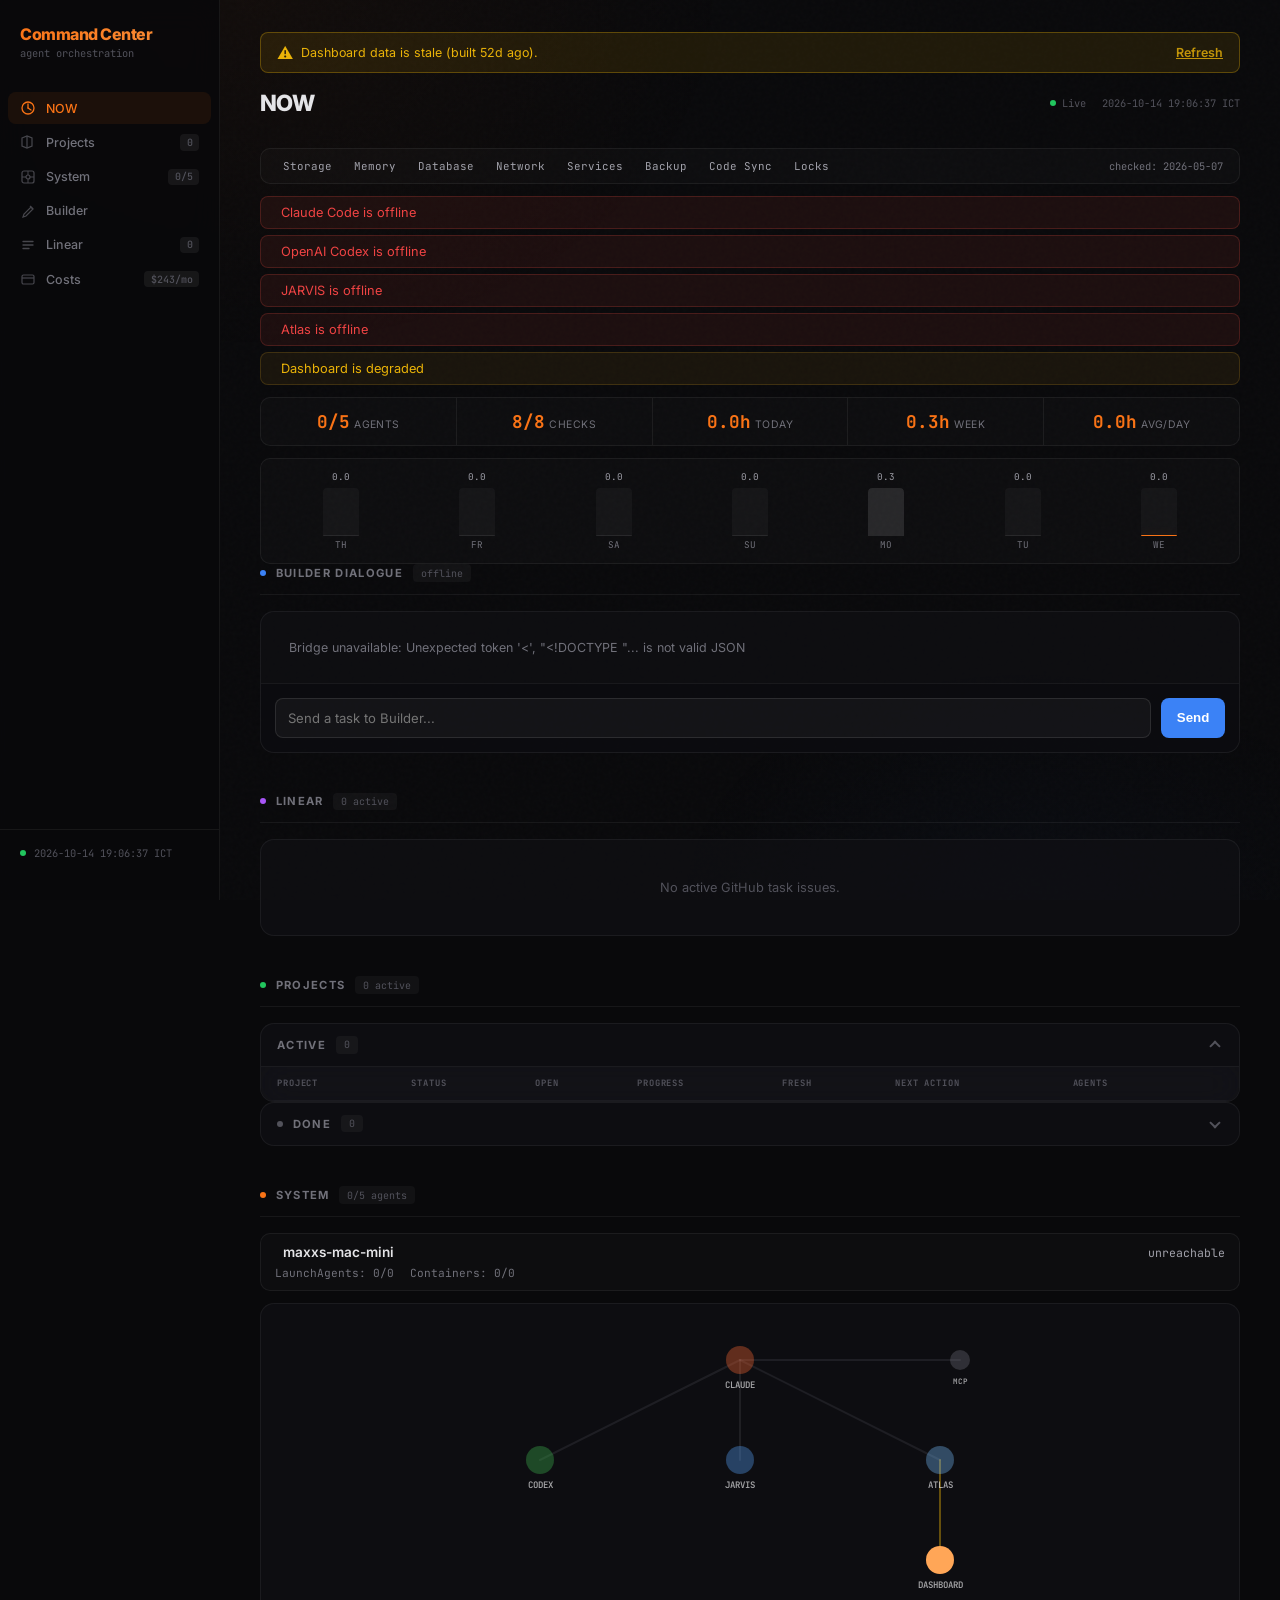
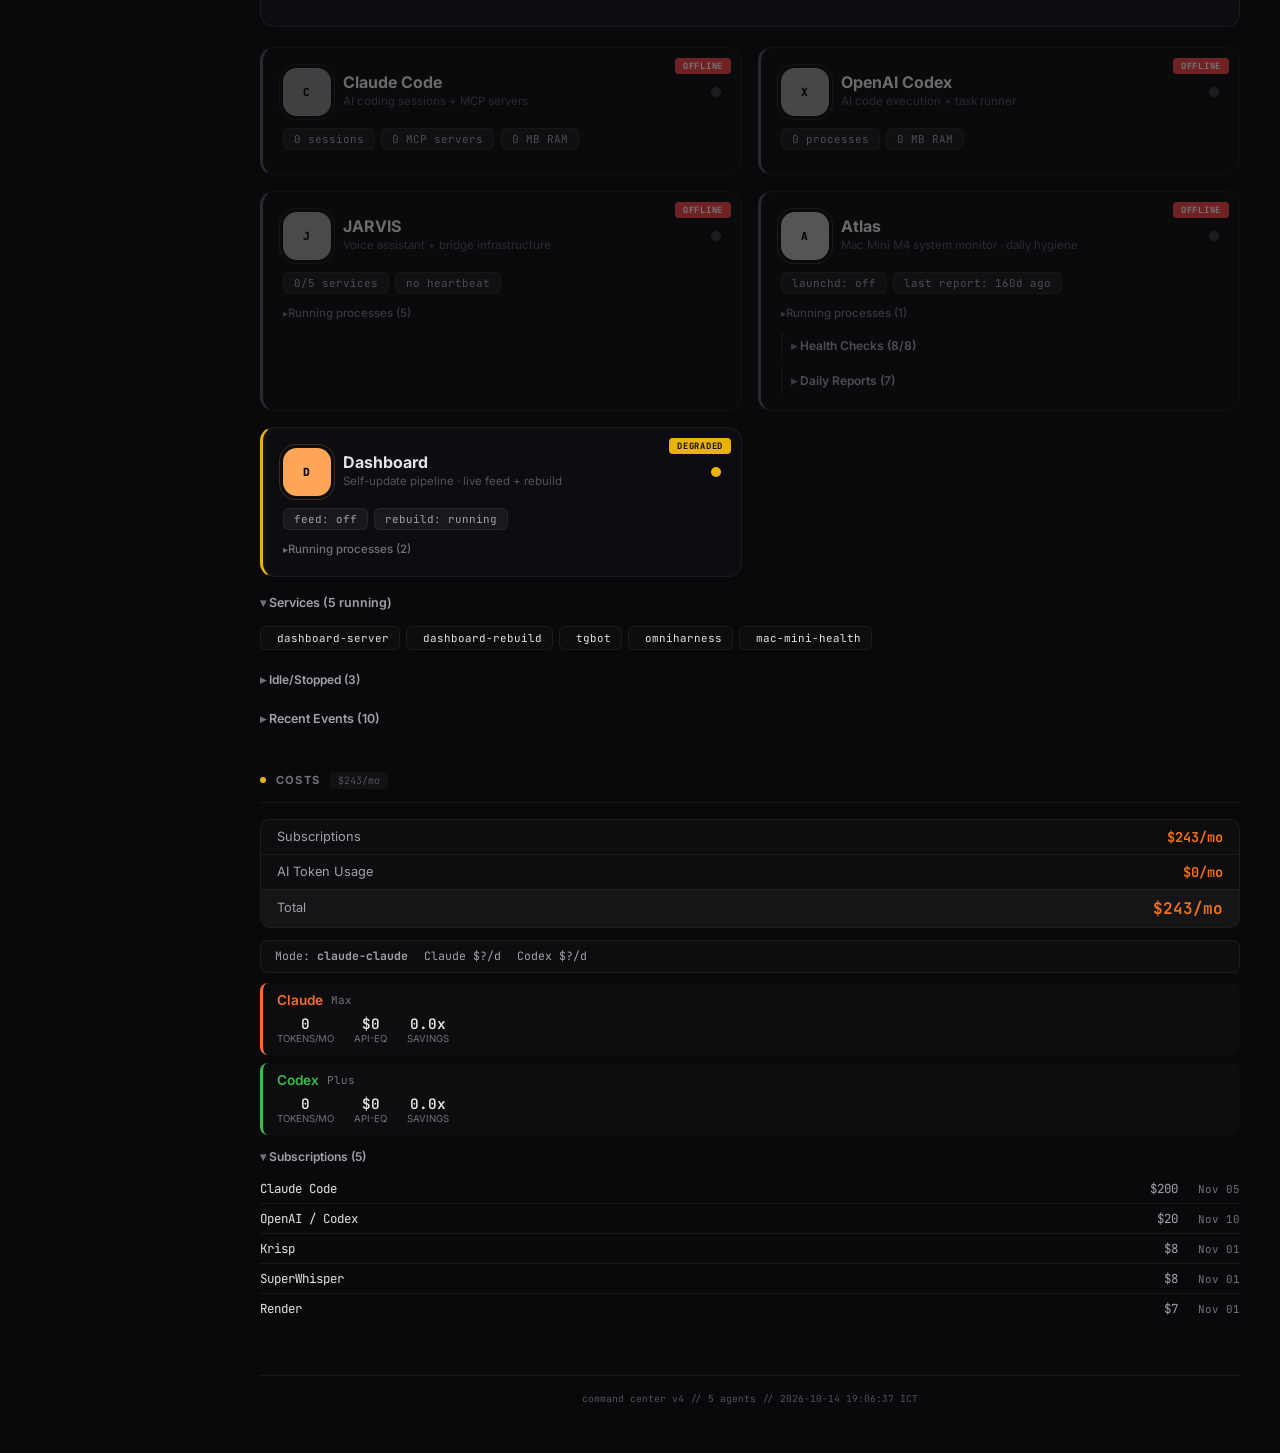
==== index.html @ 048af0ff "auto-update dashboard 2026-10-14 12:38 UTC" ====
<!DOCTYPE html>
<html lang="en">
<head>
<meta charset="UTF-8">
<meta name="viewport" content="width=device-width, initial-scale=1.0">
<title>Command Center</title>
<link href="https://fonts.googleapis.com/css2?family=Inter:wght@400;500;600;700;800;900&family=JetBrains+Mono:wght@400;500;700&display=swap" rel="stylesheet">
<style>
/* ── Design tokens ── */
:root {
    --bg: #09090b;
    --bg2: #0f0f13;
    --card: rgba(17,17,21,0.7);
    --card-solid: #111115;
    --card2: #1a1a22;
    --border: rgba(255,255,255,0.06);
    --border2: rgba(255,255,255,0.1);
    --text: #e4e4e7;
    --text2: #a1a1aa;
    --muted: #71717a;
    --dim: #52525b;
    --accent: #f97316;
    --accent2: #fb923c;
    --green: #22c55e;
    --green2: #4ade80;
    --yellow: #eab308;
    --red: #ef4444;
    --blue: #3b82f6;
    --purple: #a855f7;
    --pink: #ec4899;
    --cyan: #06b6d4;
    --radius: 14px;
    --radius-sm: 8px;
    --glass: blur(16px) saturate(180%);
}

/* ── Reset & base ── */
* { margin: 0; padding: 0; box-sizing: border-box; }
a { text-decoration: none; color: inherit; }
html { scroll-behavior: auto; }
body {
    font-family: 'Inter', -apple-system, BlinkMacSystemFont, sans-serif;
    background: var(--bg);
    color: var(--text);
    min-height: 100vh;
    overflow-x: hidden;
    -webkit-font-smoothing: antialiased;
}

/* ── Background ── */
.bg-noise {
    position: fixed; inset: 0;
    background-image: url("data:image/svg+xml,%3Csvg viewBox='0 0 256 256' xmlns='http://www.w3.org/2000/svg'%3E%3Cfilter id='n'%3E%3CfeTurbulence type='fractalNoise' baseFrequency='0.9' numOctaves='4' stitchTiles='stitch'/%3E%3C/filter%3E%3Crect width='100%25' height='100%25' filter='url(%23n)' opacity='0.02'/%3E%3C/svg%3E");
    pointer-events: none; z-index: 0;
}
.bg-gradient {
    position: fixed; inset: 0;
    background:
        radial-gradient(ellipse 800px 600px at 20% 0%, rgba(249,115,22,0.04), transparent 60%),
        radial-gradient(ellipse 600px 400px at 80% 100%, rgba(59,130,246,0.03), transparent 60%);
    pointer-events: none; z-index: 0;
}

/* ── Layout ── */
.shell {
    position: relative; z-index: 1;
    display: flex;
    min-height: 100vh;
}
.sidebar {
    width: 220px;
    flex-shrink: 0;
    position: fixed;
    top: 0; left: 0; bottom: 0;
    background: rgba(9,9,11,0.85);
    backdrop-filter: var(--glass);
    border-right: 1px solid var(--border);
    padding: 1.5rem 0;
    display: flex;
    flex-direction: column;
    z-index: 10;
}
.sidebar-brand {
    padding: 0 1.25rem;
    margin-bottom: 2rem;
}
.sidebar-brand h1 {
    font-size: 1rem;
    font-weight: 800;
    letter-spacing: -0.03em;
    background: linear-gradient(135deg, var(--accent), var(--accent2));
    -webkit-background-clip: text;
    -webkit-text-fill-color: transparent;
    background-clip: text;
}
.sidebar-brand .sb-sub {
    font-size: 0.65rem;
    color: var(--dim);
    font-family: 'JetBrains Mono', monospace;
    margin-top: 0.15rem;
}
.sidebar-nav {
    list-style: none;
    padding: 0 0.5rem;
    flex: 1;
}
.sidebar-nav li {
    margin-bottom: 2px;
}
.sidebar-nav a {
    display: flex;
    align-items: center;
    gap: 0.6rem;
    padding: 0.5rem 0.75rem;
    border-radius: var(--radius-sm);
    color: var(--muted);
    text-decoration: none;
    font-size: 0.78rem;
    font-weight: 500;
    transition: all 0.15s;
}
.sidebar-nav a:hover {
    background: rgba(255,255,255,0.04);
    color: var(--text);
}
.sidebar-nav a.active {
    background: rgba(249,115,22,0.08);
    color: var(--accent);
}
.sidebar-nav .nav-icon {
    width: 16px; height: 16px;
    opacity: 0.6;
    flex-shrink: 0;
}
.sidebar-nav a.active .nav-icon { opacity: 1; }
.sidebar-nav .nav-count {
    margin-left: auto;
    font-size: 0.6rem;
    font-family: 'JetBrains Mono', monospace;
    background: rgba(255,255,255,0.06);
    padding: 0.1rem 0.4rem;
    border-radius: 4px;
    color: var(--dim);
}
.sidebar-footer {
    padding: 1rem 1.25rem;
    border-top: 1px solid var(--border);
}
.sidebar-footer .sf-live {
    display: flex; align-items: center; gap: 0.5rem;
    font-size: 0.65rem; font-family: 'JetBrains Mono', monospace;
    color: var(--dim);
}
.live-dot {
    width: 6px; height: 6px;
    background: var(--green);
    border-radius: 50%;
    animation: pulse 2s ease-in-out infinite;
}
@keyframes pulse {
    0% { box-shadow: 0 0 0 0 rgba(34,197,94,0.5); }
    70% { box-shadow: 0 0 0 6px rgba(34,197,94,0); }
    100% { box-shadow: 0 0 0 0 rgba(34,197,94,0); }
}

.main {
    margin-left: 220px;
    flex: 1;
    padding: 2rem 2.5rem;
    max-width: 1320px;
}

/* ── Top bar ── */
.topbar {
    display: flex;
    align-items: center;
    justify-content: space-between;
    margin-bottom: 2rem;
}
.topbar-title {
    font-size: 1.4rem;
    font-weight: 800;
    letter-spacing: -0.03em;
    color: var(--text);
}
.topbar-meta {
    display: flex; align-items: center; gap: 1rem;
}
.topbar-meta .tm-item {
    font-size: 0.65rem;
    font-family: 'JetBrains Mono', monospace;
    color: var(--dim);
    display: flex; align-items: center; gap: 0.35rem;
}

/* ── Stats strip ── */
.stats {
    display: grid;
    grid-template-columns: repeat(6, 1fr);
    gap: 0.75rem;
    margin-bottom: 2.5rem;
}
.stat {
    background: var(--card);
    backdrop-filter: var(--glass);
    border: 1px solid var(--border);
    border-radius: var(--radius);
    padding: 1.1rem 1rem 0.9rem;
    text-align: center;
    transition: border-color 0.2s, transform 0.15s;
}
.stat:hover {
    border-color: var(--border2);
    transform: translateY(-1px);
}
.stat-val {
    font-size: 1.6rem;
    font-weight: 800;
    font-family: 'JetBrains Mono', monospace;
    color: var(--text);
    line-height: 1.1;
}
.stat-val.accent { color: var(--accent); }
.stat-val.green { color: var(--green); }
.stat-val.blue { color: var(--blue); }
.stat-val.purple { color: var(--purple); }
.stat-lbl {
    font-size: 0.6rem;
    color: var(--dim);
    text-transform: uppercase;
    letter-spacing: 0.1em;
    margin-top: 0.3rem;
    font-weight: 600;
}

/* ── Section ── */
.section {
    margin-bottom: 2.5rem;
    animation: fadeUp 0.4s ease-out both;
}
@keyframes fadeUp {
    from { opacity: 0; transform: translateY(8px); }
    to { opacity: 1; transform: translateY(0); }
}
.section:nth-child(2) { animation-delay: 0.05s; }
.section:nth-child(3) { animation-delay: 0.1s; }
.section:nth-child(4) { animation-delay: 0.15s; }
.section:nth-child(5) { animation-delay: 0.2s; }
.section:nth-child(6) { animation-delay: 0.25s; }

.section-head {
    display: flex;
    align-items: center;
    gap: 0.6rem;
    margin-bottom: 1rem;
    padding-bottom: 0.75rem;
    border-bottom: 1px solid var(--border);
}
.section-dot {
    width: 6px; height: 6px;
    border-radius: 50%;
    flex-shrink: 0;
}
.section-title {
    font-size: 0.7rem;
    font-weight: 700;
    text-transform: uppercase;
    letter-spacing: 0.12em;
    color: var(--muted);
}
.section-count {
    font-size: 0.6rem;
    font-family: 'JetBrains Mono', monospace;
    color: var(--dim);
    background: rgba(255,255,255,0.04);
    padding: 0.15rem 0.5rem;
    border-radius: 4px;
}
.section-empty {
    text-align: center;
    padding: 2.5rem;
    color: var(--dim);
    font-size: 0.8rem;
    background: var(--card);
    border: 1px solid var(--border);
    border-radius: var(--radius);
}

/* ── Orchestrator Master Toggle ── */
.orch-master-toggle {
    display: flex;
    align-items: center;
    gap: 1rem;
    margin-bottom: 0.8rem;
}
.orch-master-label {
    font-size: 0.85rem;
    font-weight: 700;
    color: var(--fg);
}
.orch-master-status {
    font-size: 0.7rem;
    font-weight: 700;
    font-family: 'JetBrains Mono', monospace;
    padding: 0.15rem 0.5rem;
    border-radius: 4px;
}
.orch-status-on { background: rgba(0,200,80,0.2); color: #0c6; }
.orch-status-off { background: rgba(255,60,60,0.2); color: #f44; }
.toggle-switch {
    position: relative;
    width: 52px;
    height: 28px;
    cursor: pointer;
}
.toggle-switch input { opacity: 0; width: 0; height: 0; }
.toggle-slider {
    position: absolute;
    top: 0; left: 0; right: 0; bottom: 0;
    background: #444;
    border-radius: 28px;
    transition: 0.3s;
}
.toggle-slider:before {
    content: "";
    position: absolute;
    height: 22px; width: 22px;
    left: 3px; bottom: 3px;
    background: white;
    border-radius: 50%;
    transition: 0.3s;
}
.toggle-switch input:checked + .toggle-slider {
    background: #0c6;
}
.toggle-switch input:checked + .toggle-slider:before {
    transform: translateX(24px);
}
.orch-disabled {
    opacity: 0.3;
    pointer-events: none;
}

/* ── Orchestrator ── */
.orch-grid {
    display: grid;
    grid-template-columns: 250px 200px 1fr;
    gap: 1rem;
}
.orch-card {
    background: var(--card);
    border: 1px solid var(--border);
    border-radius: var(--radius);
    padding: 1rem;
}
.orch-label {
    font-size: 0.6rem;
    font-weight: 700;
    color: var(--dim);
    letter-spacing: 0.08em;
    text-transform: uppercase;
    margin-bottom: 0.75rem;
}
.oslider {
    display: flex;
    gap: 0;
    background: rgba(255,255,255,0.04);
    border-radius: 6px;
    overflow: hidden;
    margin-bottom: 0.5rem;
}
.oslider-item {
    flex: 1;
    text-align: center;
    padding: 0.4rem 0.6rem;
    font-size: 0.75rem;
    font-weight: 700;
    font-family: 'JetBrains Mono', monospace;
    color: var(--dim);
    transition: all 0.2s;
    cursor: default;
}
.oslider-active {
    background: var(--accent);
    color: #000;
    border-radius: 5px;
    box-shadow: 0 0 12px rgba(255,107,53,0.3);
}
.orch-desc {
    font-size: 0.8rem;
    color: var(--text);
    margin-bottom: 0.3rem;
}
.orch-meta {
    font-size: 0.6rem;
    color: var(--dim);
}
.launch-btn {
    margin-top: 0.75rem;
    width: 100%;
    padding: 0.6rem 1rem;
    background: linear-gradient(135deg, var(--accent), #e05520);
    color: #fff;
    border: none;
    border-radius: 8px;
    font-size: 0.85rem;
    font-weight: 700;
    cursor: pointer;
    letter-spacing: 0.5px;
    transition: all 0.2s;
}
.launch-btn:hover {
    transform: translateY(-1px);
    box-shadow: 0 4px 15px rgba(255, 107, 53, 0.4);
}
.launch-btn:active {
    transform: translateY(0);
}
.launch-btn.running {
    background: linear-gradient(135deg, #3fb950, #2ea043);
    animation: pulse-glow 1.5s ease-in-out infinite;
}
@keyframes pulse-glow {
    0%, 100% { box-shadow: 0 0 5px rgba(63,185,80,0.3); }
    50% { box-shadow: 0 0 20px rgba(63,185,80,0.6); }
}
/* ── Agent Models ── */
.agent-models-grid {
    display: flex;
    flex-direction: column;
    gap: 0.6rem;
}
.agent-model-card {
    display: flex;
    align-items: center;
    gap: 0.5rem;
    padding: 0.3rem 0;
}
.agent-model-name {
    font-size: 0.75rem;
    font-weight: 700;
    color: var(--fg);
    min-width: 75px;
}
.agent-model-slider {
    display: flex;
    gap: 4px;
    flex-shrink: 0;
}
.agent-model-slider .agent-model-item {
    display: inline-block;
    padding: 0.15rem 0.4rem;
    font-size: 0.6rem;
    font-weight: 700;
    font-family: 'JetBrains Mono', monospace;
    background: rgba(255,255,255,0.06);
    border: 1px solid rgba(255,255,255,0.2);
    border-radius: 4px;
    color: rgba(255,255,255,0.5);
    cursor: pointer;
    transition: all 0.15s;
    flex: none;
}
.agent-model-slider .agent-model-item:hover {
    background: rgba(255,255,255,0.12);
    border-color: var(--accent);
    color: var(--fg);
}
.agent-model-slider .agent-model-item.oslider-active {
    background: var(--accent);
    color: #000;
    border-color: var(--accent);
    box-shadow: 0 0 8px rgba(255,107,53,0.3);
}
.agent-model-current {
    font-size: 0.6rem;
    color: var(--dim);
    margin-left: auto;
}
/* ── Combined Budget ── */
.orch-total-grid {
    display: flex;
    gap: 1rem;
    margin-top: 0.5rem;
}
.orch-total-item {
    flex: 1;
}
.orch-total-label {
    font-size: 0.6rem;
    color: var(--dim);
    text-transform: uppercase;
    letter-spacing: 0.05em;
    display: block;
    margin-bottom: 0.15rem;
}
.orch-total-val {
    font-size: 0.8rem;
    font-weight: 700;
    font-family: 'JetBrains Mono', monospace;
    color: var(--text);
    display: block;
    margin-bottom: 0.3rem;
}

/* ── Agent Detail Cards ── */
.orch-agents-detail {
    display: grid;
    grid-template-columns: 1fr 1fr;
    gap: 0.75rem;
    margin-top: 0.75rem;
}
.osub-full {
    background: var(--card);
    border: 1px solid var(--border);
    border-radius: var(--radius);
    padding: 1rem;
    transition: border-color 0.2s, box-shadow 0.2s, transform 0.15s;
}
.osub-full:hover {
    border-color: rgba(255,255,255,0.12);
    transform: translateY(-1px);
    box-shadow: 0 6px 24px rgba(0,0,0,0.15), 0 0 16px rgba(255,255,255,0.02);
}
.osub-head {
    display: flex;
    align-items: center;
    gap: 0.5rem;
    margin-bottom: 0.5rem;
}
.osub-icon {
    width: 32px;
    height: 32px;
    border-radius: 8px;
    display: flex;
    align-items: center;
    justify-content: center;
    font-weight: 900;
    font-size: 1rem;
    color: #000;
    flex-shrink: 0;
}
.osub-title {
    flex: 1;
    display: flex;
    flex-direction: column;
    gap: 0.1rem;
}
.osub-name {
    font-weight: 800;
    font-size: 0.9rem;
}
.osub-model-tag {
    font-size: 0.65rem;
    color: var(--dim);
    font-family: 'JetBrains Mono', monospace;
}
.osub-right {
    display: flex;
    flex-direction: column;
    align-items: flex-end;
    gap: 0.25rem;
}
.osub-plan {
    font-size: 0.6rem;
    font-weight: 600;
    color: var(--dim);
    background: rgba(255,255,255,0.05);
    padding: 0.15rem 0.5rem;
    border-radius: 10px;
}
.obadge {
    font-size: 0.5rem;
    font-weight: 700;
    padding: 0.1rem 0.4rem;
    border-radius: 4px;
    text-transform: uppercase;
    letter-spacing: 0.05em;
}
.obadge-green { background: rgba(63,185,80,0.15); color: #3fb950; }
.obadge-yellow { background: rgba(210,153,34,0.15); color: #d29922; }
.obadge-red { background: rgba(248,81,73,0.15); color: #f85149; }
.obadge-dim { background: rgba(255,255,255,0.05); color: var(--dim); }

/* ── Billing Cycle ── */
.osub-billing-cycle {
    margin-bottom: 0.5rem;
}
.osub-billing-label {
    font-size: max(0.55rem, 10px);
    color: var(--dim);
    text-transform: uppercase;
    letter-spacing: 0.06em;
    font-weight: 600;
    margin-bottom: 0.3rem;
}
.osub-billing-info {
    font-size: max(0.6rem, 10px);
    color: var(--text2);
    font-family: 'JetBrains Mono', monospace;
    margin-top: 0.25rem;
}

/* ── Rate Limit Tag ── */
.osub-rate-tag {
    font-size: max(0.5rem, 9px);
    color: var(--muted);
    background: rgba(255,255,255,0.06);
    padding: 0.05rem 0.35rem;
    border-radius: 4px;
    margin-left: 0.3rem;
    font-weight: 500;
    letter-spacing: 0.02em;
}

/* ── Limit-First Primary Bar ── */
.osub-limit-primary {
    background: rgba(255,255,255,0.03);
    border: 1px solid rgba(255,255,255,0.08);
    border-radius: 10px;
    padding: 0.75rem;
    margin-bottom: 0.6rem;
}
.osub-limit-bar-wrap {
    display: flex;
    flex-direction: column;
    gap: 0.4rem;
}
.osub-limit-bar {
    width: 100%;
    height: 14px;
    background: rgba(255,255,255,0.06);
    border-radius: 7px;
    overflow: hidden;
}
.osub-limit-unlimited {
    opacity: 0.6;
}
.osub-limit-bar-fill {
    height: 100%;
    border-radius: 7px;
    transition: width 0.4s ease, background 0.3s;
}
.osub-limit-count {
    font-size: 0.95rem;
    font-weight: 800;
    font-family: 'JetBrains Mono', monospace;
    color: var(--text);
    letter-spacing: -0.02em;
}
.osub-limit-reset {
    font-size: 0.65rem;
    color: var(--dim);
    font-family: 'JetBrains Mono', monospace;
    margin-top: 0.2rem;
}

/* ── CodexBar Section ── */
.cbar-grid {
    display: grid;
    grid-template-columns: repeat(auto-fill, minmax(320px, 1fr));
    gap: 0.75rem;
    padding: 0 0.25rem;
}
.cbar-card {
    background: var(--card);
    border: 1px solid var(--border);
    border-radius: var(--radius);
    padding: 1rem;
    backdrop-filter: var(--glass);
}
.cbar-head {
    display: flex;
    align-items: center;
    gap: 0.5rem;
    margin-bottom: 0.75rem;
}
.cbar-icon {
    width: 28px;
    height: 28px;
    border-radius: 8px;
    display: flex;
    align-items: center;
    justify-content: center;
    font-family: 'JetBrains Mono', monospace;
    font-weight: 800;
    font-size: 0.75rem;
    color: #fff;
}
.cbar-title {
    font-weight: 700;
    font-size: 0.95rem;
    color: var(--text);
}
.cbar-plan {
    font-size: 0.6rem;
    color: var(--muted);
    background: rgba(255,255,255,0.05);
    padding: 0.1rem 0.4rem;
    border-radius: 4px;
    font-family: 'JetBrains Mono', monospace;
}
.cbar-updated {
    margin-left: auto;
    font-size: 0.65rem;
    color: var(--dim);
    font-family: 'JetBrains Mono', monospace;
}
.cbar-bars {
    display: flex;
    flex-direction: column;
    gap: 0.5rem;
}
.cbar-bar-row {
    display: flex;
    flex-direction: column;
    gap: 0.15rem;
}
.cbar-bar-meta {
    display: flex;
    justify-content: space-between;
    align-items: center;
}
.cbar-bar-label {
    font-size: 0.7rem;
    color: var(--text2);
    font-weight: 600;
    text-transform: uppercase;
    letter-spacing: 0.04em;
}
.cbar-bar-pct {
    font-size: 0.7rem;
    font-family: 'JetBrains Mono', monospace;
    font-weight: 700;
}
.cbar-bar {
    width: 100%;
    height: 8px;
    background: rgba(255,255,255,0.06);
    border-radius: 4px;
    overflow: hidden;
}
.cbar-bar.cbar-overflow {
    box-shadow: 0 0 4px rgba(239,68,68,0.4);
}
.cbar-bar-fill {
    height: 100%;
    border-radius: 4px;
    transition: width 0.4s ease, background 0.3s;
}
.cbar-bar-reset {
    font-size: 0.6rem;
    color: var(--dim);
    font-family: 'JetBrains Mono', monospace;
}
.cbar-footer {
    display: flex;
    justify-content: space-between;
    margin-top: 0.6rem;
    padding-top: 0.5rem;
    border-top: 1px solid var(--border);
    font-size: 0.65rem;
    color: var(--muted);
    font-family: 'JetBrains Mono', monospace;
}
.cbar-empty {
    text-align: center;
    padding: 1.5rem;
    color: var(--dim);
    font-size: 0.85rem;
}

/* ── Month Summary (secondary) ── */
.osub-month-summary {
    display: flex;
    flex-direction: column;
    gap: 0.15rem;
    padding: 0.5rem 0;
    border-top: 1px solid rgba(255,255,255,0.05);
    border-bottom: 1px solid rgba(255,255,255,0.05);
    margin-bottom: 0.4rem;
}
.osub-month-label {
    font-size: 0.55rem;
    color: var(--dim);
    text-transform: uppercase;
    letter-spacing: 0.08em;
    font-weight: 700;
}
.osub-month-stats {
    font-size: 0.65rem;
    color: var(--text2);
    font-family: 'JetBrains Mono', monospace;
}
.osub-month-savings {
    font-size: 0.6rem;
    color: var(--dim);
    font-family: 'JetBrains Mono', monospace;
}
.osub-month-savings strong {
    color: #3fb950;
}

.osub-real-updated {
    font-size: 0.5rem;
    color: var(--dim);
    opacity: 0.5;
    margin-top: 0.15rem;
}

/* ── Combined Card — Limits Focus ── */
.orch-combined-cost {
    float: right;
    font-size: 0.7rem;
    font-weight: 700;
    color: var(--text2);
    font-family: 'JetBrains Mono', monospace;
    text-transform: none;
    letter-spacing: 0;
}
.orch-combined-limits {
    display: flex;
    flex-direction: column;
    gap: 0.5rem;
    margin-top: 0.4rem;
}
.orch-combined-row {
    display: flex;
    align-items: center;
    gap: 0.5rem;
}
.orch-combined-agent {
    font-size: 0.7rem;
    font-weight: 700;
    min-width: 3.5rem;
    font-family: 'JetBrains Mono', monospace;
}
.orch-combined-bar {
    flex: 1;
    height: 10px;
    background: rgba(255,255,255,0.06);
    border-radius: 5px;
    overflow: hidden;
}
.orch-combined-bar-fill {
    height: 100%;
    border-radius: 5px;
    transition: width 0.4s ease;
}
.orch-combined-count {
    font-size: 0.65rem;
    font-weight: 600;
    font-family: 'JetBrains Mono', monospace;
    color: var(--text2);
    min-width: 5rem;
    text-align: right;
}
.orch-combined-footer {
    font-size: 0.6rem;
    color: var(--dim);
    font-family: 'JetBrains Mono', monospace;
    margin-top: 0.5rem;
    padding-top: 0.4rem;
    border-top: 1px solid rgba(255,255,255,0.05);
}

.osub-tokens {
    font-size: 0.55rem;
    color: var(--dim);
    font-family: 'JetBrains Mono', monospace;
    margin-top: 0.15rem;
}

.osub-features {
    display: flex;
    flex-wrap: wrap;
    gap: 0.25rem;
    margin-top: 0.5rem;
    padding-top: 0.5rem;
    border-top: 1px solid rgba(255,255,255,0.05);
}
.osub-feat {
    font-size: 0.5rem;
    color: var(--dim);
    background: rgba(255,255,255,0.04);
    padding: 0.1rem 0.4rem;
    border-radius: 8px;
    border: 1px solid rgba(255,255,255,0.06);
}

/* ── Agent grid ── */
/* ── Topology Map ── */
.topo-map {
    background: var(--card);
    border: 1px solid var(--border);
    border-radius: var(--radius);
    padding: 1rem;
    margin-bottom: 1.25rem;
}
.topo-svg {
    width: 100%;
    max-width: 620px;
    height: auto;
    margin: 0 auto;
    display: block;
}

/* ── Agent Grid — 2 columns ── */
.agents {
    display: grid;
    grid-template-columns: repeat(2, 1fr);
    gap: 1rem;
}
.ag {
    background: var(--card);
    backdrop-filter: var(--glass);
    border: 1px solid var(--border);
    border-left: 3px solid var(--border);
    border-radius: var(--radius);
    padding: 1.25rem 1.25rem 1rem;
    transition: all 0.25s ease;
    position: relative;
    overflow: hidden;
}
.ag:hover {
    border-color: rgba(249,115,22,0.25);
    border-left-color: rgba(249,115,22,0.25);
    transform: translateY(-2px);
    box-shadow: 0 8px 30px rgba(0,0,0,0.2), 0 0 20px rgba(249,115,22,0.06);
}

/* ── Health state: Active ── */
.ag-active {
    border-left-color: var(--green);
    box-shadow: inset 3px 0 12px -6px rgba(34,197,94,0.15);
}
.ag-active:hover { border-left-color: var(--green); }

/* ── Health state: Degraded ── */
.ag-degraded {
    border-left-color: var(--yellow);
    box-shadow: inset 3px 0 12px -6px rgba(234,179,8,0.15);
}
.ag-degraded:hover { border-left-color: var(--yellow); }

/* ── Health state: Off ── */
.ag-off {
    opacity: 0.45;
    border-left-color: var(--dim);
}
.ag-off .ag-orb {
    filter: grayscale(1);
}
.ag-off:hover {
    opacity: 0.65;
    border-left-color: var(--dim);
}

/* ── Health badges ── */
.ag-badge-offline {
    position: absolute;
    top: 10px; right: 10px;
    background: var(--red);
    color: #fff;
    font-size: 0.55rem;
    font-weight: 700;
    font-family: 'JetBrains Mono', monospace;
    padding: 2px 8px;
    border-radius: 4px;
    letter-spacing: 0.08em;
    z-index: 2;
}
.ag-badge-degraded {
    position: absolute;
    top: 10px; right: 10px;
    background: var(--yellow);
    color: var(--bg);
    font-size: 0.55rem;
    font-weight: 700;
    font-family: 'JetBrains Mono', monospace;
    padding: 2px 8px;
    border-radius: 4px;
    letter-spacing: 0.08em;
    z-index: 2;
}

.ag-top {
    display: flex;
    align-items: center;
    gap: 0.75rem;
    margin-bottom: 0.75rem;
}
.ag-orb {
    width: 48px; height: 48px;
    border-radius: 14px;
    display: flex;
    align-items: center;
    justify-content: center;
    font-size: 0.7rem;
    font-weight: 800;
    font-family: 'JetBrains Mono', monospace;
    color: var(--bg);
    letter-spacing: 0.05em;
    flex-shrink: 0;
    position: relative;
    transition: filter 0.3s;
}
.ag-orb-ring {
    position: absolute;
    inset: -4px;
    border-radius: 17px;
    border: 1.5px solid;
    opacity: 0.2;
}
.ag-orb-active .ag-orb-ring {
    animation: orbPulse 3s ease-in-out infinite;
    opacity: 0.4;
}
@keyframes orbPulse {
    0%, 100% { opacity: 0.2; transform: scale(1); }
    50% { opacity: 0.5; transform: scale(1.05); }
}
.ag-orb-degraded .ag-orb-ring {
    animation: orbBlink 4s ease-in-out infinite;
}
@keyframes orbBlink {
    0%, 100% { opacity: 0.2; }
    50% { opacity: 0.05; }
}

.ag-info .ag-name {
    font-size: 1rem;
    font-weight: 700;
    line-height: 1.2;
}
.ag-zone-inline {
    font-size: 0.72rem;
    color: var(--dim);
    margin-top: 2px;
    line-height: 1.35;
}
.ag-status {
    display: flex;
    align-items: center;
    gap: 0.3rem;
    margin-left: auto;
}
.ag-dot {
    width: 10px; height: 10px;
    border-radius: 50%;
}
.ag-dot-active {
    background: var(--green);
    animation: ringPulse 2s ease-out infinite;
}
.ag-dot-idle { background: var(--dim); opacity: 0.6; }
.ag-dot-blocked {
    background: var(--yellow);
    animation: ringPulse 2s ease-out infinite;
    --ring-color: var(--yellow);
}
@keyframes ringPulse {
    0% { box-shadow: 0 0 0 0 rgba(34,197,94,0.5); }
    70% { box-shadow: 0 0 0 8px rgba(34,197,94,0); }
    100% { box-shadow: 0 0 0 0 rgba(34,197,94,0); }
}

/* ── Stat pills ── */
.ag-pills {
    display: flex;
    flex-wrap: wrap;
    gap: 0.4rem;
    margin-bottom: 0.5rem;
}
.ag-pill {
    background: rgba(255,255,255,0.05);
    border: 1px solid var(--border);
    border-radius: 6px;
    padding: 3px 10px;
    font-size: 0.68rem;
    font-family: 'JetBrains Mono', monospace;
    color: var(--text2);
    white-space: nowrap;
}

/* ── Collapsible sub-items ── */
.ag-sub-expand {
    margin-top: 0.4rem;
}
.ag-sub-toggle {
    font-size: 0.72rem;
    color: var(--muted);
    cursor: pointer;
    padding: 4px 0;
    font-weight: 500;
    list-style: none;
}
.ag-sub-toggle::before {
    content: '\25B8 ';
    font-size: 0.65rem;
}
.ag-sub-expand[open] .ag-sub-toggle::before {
    content: '\25BE ';
}
.ag-merged {
    font-size: 0.55rem;
    color: var(--dim);
    opacity: 0.6;
    margin-bottom: 0.3rem;
    font-style: italic;
}
.ag-badges {
    display: flex;
    flex-wrap: wrap;
    gap: 0.2rem;
    margin-bottom: 0.4rem;
}
.ag-badge {
    font-size: 0.5rem;
    font-family: 'JetBrains Mono', monospace;
    padding: 0.1rem 0.3rem;
    border-radius: 4px;
    white-space: nowrap;
    background: color-mix(in srgb, var(--badge-color) 8%, transparent);
    color: var(--badge-color);
    border: 1px solid color-mix(in srgb, var(--badge-color) 15%, transparent);
}
.ag-tasks {
    font-size: 0.65rem;
    font-family: 'JetBrains Mono', monospace;
    color: var(--dim);
}

/* ── Network graph ── */
.network-wrap {
    background: var(--card);
    backdrop-filter: var(--glass);
    border: 1px solid var(--border);
    border-radius: var(--radius);
    padding: 1rem;
    overflow: hidden;
}

/* ── Metrics ── */
.mt-summary {
    display: grid;
    grid-template-columns: repeat(4, 1fr);
    gap: 0.6rem;
    margin-bottom: 1rem;
}
.mt-s {
    background: var(--card);
    backdrop-filter: var(--glass);
    border: 1px solid var(--border);
    border-radius: var(--radius);
    padding: 0.7rem 1rem;
    text-align: center;
}
.mt-sv {
    font-size: 1.4rem;
    font-weight: 800;
    font-family: 'JetBrains Mono', monospace;
    display: block;
    color: var(--text);
}
.mt-sl {
    font-size: 0.55rem;
    color: var(--dim);
    text-transform: uppercase;
    letter-spacing: 0.08em;
    font-weight: 600;
}
.mt-board {
    background: var(--card);
    backdrop-filter: var(--glass);
    border: 1px solid var(--border);
    border-radius: var(--radius);
    padding: 0.5rem;
    overflow: hidden;
}
.mt-row {
    display: flex;
    align-items: center;
    gap: 0.8rem;
    padding: 0.55rem 0.75rem;
    border-radius: var(--radius-sm);
    transition: background 0.15s;
}
.mt-row:hover { background: rgba(255,255,255,0.02); }
.mt-row:not(:last-child) { border-bottom: 1px solid var(--border); }
.mt-rank {
    font-size: 0.75rem;
    min-width: 2rem;
    text-align: center;
    font-family: 'JetBrains Mono', monospace;
    color: var(--muted);
    font-weight: 700;
}
.mt-agent {
    display: flex;
    align-items: center;
    gap: 0.5rem;
    min-width: 120px;
}
.mt-orb {
    width: 22px; height: 22px;
    border-radius: 6px;
    display: flex;
    align-items: center;
    justify-content: center;
    font-size: 0.42rem;
    font-weight: 800;
    font-family: 'JetBrains Mono', monospace;
    color: var(--bg);
    flex-shrink: 0;
}
.mt-name {
    font-size: 0.65rem;
    font-weight: 700;
    font-family: 'JetBrains Mono', monospace;
    letter-spacing: 0.05em;
}
.mt-stat {
    display: flex;
    flex-direction: column;
    align-items: center;
    min-width: 40px;
}
.mt-num {
    font-size: 0.75rem;
    font-weight: 700;
    font-family: 'JetBrains Mono', monospace;
    color: var(--text);
}
.mt-lbl {
    font-size: 0.45rem;
    color: var(--dim);
    text-transform: uppercase;
    letter-spacing: 0.06em;
}
.mt-bar-wrap {
    flex: 1;
    min-width: 80px;
    height: 6px;
    background: rgba(255,255,255,0.04);
    border-radius: 3px;
    overflow: hidden;
    position: relative;
}
.mt-bar {
    height: 100%;
    border-radius: 3px;
    transition: width 0.6s ease-out;
    opacity: 0.85;
}
.mt-score {
    position: absolute;
    right: -30px;
    top: 50%;
    transform: translateY(-50%);
    font-size: 0.55rem;
    font-weight: 700;
    font-family: 'JetBrains Mono', monospace;
    color: var(--muted);
}

/* ── Chat / Communications ── */
.chat-scroll {
    max-height: 600px;
    overflow-y: auto;
    padding: 0.5rem;
    scrollbar-width: thin;
    scrollbar-color: var(--border) transparent;
}
.chat-empty, .linear-empty {
    text-align: center;
    padding: 2.5rem;
    color: var(--dim);
    font-size: 0.8rem;
}
.chat-msg {
    display: flex;
    gap: 0.75rem;
    padding: 0.5rem 0;
    border-radius: var(--radius-sm);
    transition: background 0.1s;
}
.chat-msg:hover {
    background: rgba(255,255,255,0.015);
}
.chat-grouped {
    padding-top: 0;
    margin-top: -0.3rem;
}
.chat-avatar {
    width: 32px; height: 32px;
    border-radius: 8px;
    display: flex;
    align-items: center;
    justify-content: center;
    font-size: 0.45rem;
    font-weight: 800;
    color: var(--bg);
    font-family: 'JetBrains Mono', monospace;
    flex-shrink: 0;
    margin-top: 2px;
}
.chat-avatar-space {
    width: 32px;
    flex-shrink: 0;
}
.chat-content {
    flex: 1;
    min-width: 0;
}
.chat-meta {
    display: flex;
    align-items: center;
    gap: 0.35rem;
    flex-wrap: wrap;
    margin-bottom: 0.2rem;
}
.chat-sender {
    font-size: 0.7rem;
    font-weight: 700;
    font-family: 'JetBrains Mono', monospace;
}
.chat-arrow {
    flex-shrink: 0;
    opacity: 0.4;
}
.chat-receiver {
    font-size: 0.65rem;
    font-weight: 600;
    font-family: 'JetBrains Mono', monospace;
}
.chat-type-badge {
    font-size: 0.5rem;
    font-weight: 700;
    font-family: 'JetBrains Mono', monospace;
    padding: 0.08rem 0.35rem;
    border-radius: 4px;
    letter-spacing: 0.05em;
    border: 1px solid;
}
.chat-time {
    font-size: 0.55rem;
    font-family: 'JetBrains Mono', monospace;
    color: var(--dim);
    margin-left: auto;
}
.chat-bubble {
    padding: 0.4rem 0.6rem;
    background: rgba(255,255,255,0.025);
    border-radius: 0 var(--radius-sm) var(--radius-sm) var(--radius-sm);
    border-left: 2px solid var(--bubble-accent);
    max-width: 95%;
}
.chat-body {
    font-size: 0.78rem;
    color: var(--text2);
    line-height: 1.45;
    word-break: break-word;
}
.chat-chips {
    display: flex;
    gap: 0.3rem;
    margin-top: 0.3rem;
}
.chat-chip {
    font-size: 0.5rem;
    font-family: 'JetBrains Mono', monospace;
    padding: 0.08rem 0.3rem;
    border-radius: 3px;
    font-weight: 600;
    background: color-mix(in srgb, var(--chip-color) 10%, transparent);
    color: var(--chip-color);
}

/* ── Linear Queue ── */
.linear-wrap {
    background: var(--card);
    backdrop-filter: var(--glass);
    border: 1px solid var(--border);
    border-radius: var(--radius);
    overflow: hidden;
}
.linear-project {
    border-bottom: 1px solid var(--border);
}
.linear-project:last-child { border-bottom: none; }
.linear-project-header {
    display: flex;
    align-items: center;
    justify-content: space-between;
    padding: 0.65rem 1rem;
    background: rgba(255,255,255,0.02);
}
.linear-project-name {
    font-size: 0.7rem;
    font-weight: 700;
    color: var(--text);
    letter-spacing: -0.01em;
}
.linear-project-count {
    font-size: 0.55rem;
    font-family: 'JetBrains Mono', monospace;
    color: var(--dim);
    background: rgba(255,255,255,0.05);
    padding: 0.1rem 0.4rem;
    border-radius: 4px;
}
.linear-issue {
    display: flex;
    align-items: center;
    gap: 0.6rem;
    padding: 0.5rem 1rem;
    transition: background 0.1s;
    border-top: 1px solid rgba(255,255,255,0.03);
}
.linear-issue:hover {
    background: rgba(255,255,255,0.02);
}
.linear-priority {
    width: 4px;
    height: 16px;
    border-radius: 2px;
    flex-shrink: 0;
}
.linear-id {
    font-size: 0.65rem;
    font-family: 'JetBrains Mono', monospace;
    color: var(--muted);
    font-weight: 600;
    flex-shrink: 0;
    min-width: 55px;
}
.linear-title {
    display: block;
    font-size: 0.78rem;
    color: var(--text);
    font-weight: 500;
    white-space: nowrap;
    overflow: hidden;
    text-overflow: ellipsis;
}
.linear-main {
    flex: 1;
    min-width: 0;
    display: flex;
    flex-direction: column;
    gap: 0.16rem;
}
.linear-meta {
    display: flex;
    align-items: center;
    gap: 0.45rem;
    font-size: 0.55rem;
    font-family: 'JetBrains Mono', monospace;
    color: var(--dim);
    white-space: nowrap;
    overflow: hidden;
    text-overflow: ellipsis;
}
.linear-issue-right {
    display: flex;
    align-items: center;
    gap: 0.4rem;
    flex-shrink: 0;
}
.linear-label {
    font-size: 0.5rem;
    font-family: 'JetBrains Mono', monospace;
    padding: 0.1rem 0.3rem;
    border-radius: 3px;
    background: rgba(168,85,247,0.1);
    color: var(--purple);
    font-weight: 600;
    white-space: nowrap;
}
.linear-source {
    font-size: 0.5rem;
    font-family: 'JetBrains Mono', monospace;
    padding: 0.1rem 0.3rem;
    border-radius: 3px;
    background: rgba(6,182,212,0.1);
    color: var(--cyan);
    font-weight: 700;
    white-space: nowrap;
}
.linear-state {
    font-size: 0.55rem;
    font-family: 'JetBrains Mono', monospace;
    font-weight: 700;
    padding: 0.12rem 0.45rem;
    border-radius: 4px;
    white-space: nowrap;
}

/* ── Platform Capabilities ── */
.caps-grid {
    display: grid;
    grid-template-columns: repeat(3, 1fr);
    gap: 0.6rem;
}
.cap-card {
    background: var(--card);
    backdrop-filter: var(--glass);
    border: 1px solid var(--border);
    border-radius: var(--radius);
    padding: 0.9rem 1rem;
    display: flex;
    align-items: flex-start;
    gap: 0.7rem;
    transition: border-color 0.15s;
}
.cap-card:hover {
    border-color: var(--border2);
}
.cap-icon {
    width: 34px; height: 34px;
    background: rgba(249,115,22,0.08);
    border-radius: 8px;
    display: flex;
    align-items: center;
    justify-content: center;
    flex-shrink: 0;
}
.cap-info {
    flex: 1;
    min-width: 0;
}
.cap-name {
    font-size: 0.78rem;
    font-weight: 700;
    color: var(--text);
    margin-bottom: 0.15rem;
}
.cap-desc {
    font-size: 0.65rem;
    color: var(--dim);
    line-height: 1.35;
}
.cap-file {
    font-size: 0.5rem;
    font-family: 'JetBrains Mono', monospace;
    color: var(--dim);
    background: rgba(255,255,255,0.04);
    padding: 0.1rem 0.35rem;
    border-radius: 3px;
    align-self: center;
    white-space: nowrap;
}

/* ── Tables ── */
.tbl-wrap {
    background: var(--card);
    backdrop-filter: var(--glass);
    border: 1px solid var(--border);
    border-radius: var(--radius);
    overflow: hidden;
}
table {
    width: 100%;
    border-collapse: collapse;
    font-size: 0.78rem;
}
th {
    text-align: left;
    padding: 0.65rem 1rem;
    font-size: 0.55rem;
    font-weight: 700;
    font-family: 'JetBrains Mono', monospace;
    text-transform: uppercase;
    letter-spacing: 0.1em;
    color: var(--dim);
    background: rgba(255,255,255,0.02);
    border-bottom: 1px solid var(--border);
}
td {
    padding: 0.55rem 1rem;
    border-bottom: 1px solid rgba(255,255,255,0.03);
    vertical-align: middle;
}
tr { transition: background 0.1s; }
tr:nth-child(even) { background: rgba(255,255,255,0.01); }
tr:hover { background: rgba(255,255,255,0.03); }
tr:last-child td { border-bottom: none; }
.proj-name { font-weight: 600; white-space: nowrap; font-size: 0.78rem; color: var(--text); }
.status-pill {
    display: inline-block;
    padding: 0.15rem 0.45rem;
    border-radius: 5px;
    font-size: 0.6rem;
    font-weight: 700;
    font-family: 'JetBrains Mono', monospace;
    letter-spacing: 0.04em;
}
.status-active { background: rgba(34,197,94,0.12); color: #4ade80; border: 1px solid rgba(34,197,94,0.2); }
.status-other { background: rgba(234,179,8,0.1); color: #facc15; border: 1px solid rgba(234,179,8,0.15); }
.status-done { background: rgba(59,130,246,0.1); color: #60a5fa; border: 1px solid rgba(59,130,246,0.15); }
.status-idea { background: rgba(168,85,247,0.1); color: #c084fc; border: 1px solid rgba(168,85,247,0.15); }
.pbar {
    width: 60px;
    height: 4px;
    background: rgba(255,255,255,0.08);
    border-radius: 3px;
    display: inline-block;
    vertical-align: middle;
    margin-right: 0.35rem;
    overflow: hidden;
}
.pfill {
    height: 100%;
    border-radius: 3px;
    background: linear-gradient(90deg, var(--blue), var(--purple));
    transition: width 0.3s ease;
}
.pfill-high { background: linear-gradient(90deg, var(--green), #4ade80); }
.pfill-mid { background: linear-gradient(90deg, var(--blue), var(--purple)); }
.pfill-low { background: linear-gradient(90deg, var(--accent), var(--yellow)); }
.ptxt {
    font-size: 0.6rem;
    font-family: 'JetBrains Mono', monospace;
    color: var(--muted);
}
.next-action {
    max-width: 260px;
    color: var(--muted);
    font-size: 0.68rem;
    line-height: 1.35;
}
.agents-col {
    font-size: 0.55rem;
    font-family: 'JetBrains Mono', monospace;
    color: var(--purple);
    opacity: 0.7;
}
.fresh-hot { color: var(--green); font-weight: 600; font-size: 0.68rem; font-family: 'JetBrains Mono', monospace; }
.fresh-warm { color: var(--yellow); font-size: 0.68rem; font-family: 'JetBrains Mono', monospace; }
.fresh-cold { color: var(--red); font-size: 0.68rem; font-family: 'JetBrains Mono', monospace; }
.completed-section {
    opacity: 0.45;
    transition: opacity 0.2s;
}
.completed-section:hover { opacity: 0.85; }

/* ── Footer ── */
.footer {
    margin-top: 3rem;
    padding: 1rem 0;
    border-top: 1px solid var(--border);
    font-size: 0.6rem;
    font-family: 'JetBrains Mono', monospace;
    color: var(--dim);
    text-align: center;
}

/* ── Collapsible project sections ── */
.proj-details {
    background: var(--card);
    border: 1px solid var(--border);
    border-radius: var(--radius);
    overflow: hidden;
}
.proj-summary {
    display: flex;
    align-items: center;
    gap: 0.6rem;
    padding: 0.75rem 1rem;
    cursor: pointer;
    user-select: none;
    border-bottom: 1px solid transparent;
    transition: background 0.15s;
    list-style: none;
}
.proj-summary::-webkit-details-marker { display: none; }
.proj-summary:hover {
    background: rgba(255,255,255,0.03);
}
.proj-details[open] > .proj-summary {
    border-bottom-color: var(--border);
}
.proj-chevron {
    margin-left: auto;
    width: 16px; height: 16px;
    position: relative;
}
.proj-chevron::before {
    content: '';
    position: absolute;
    top: 50%; left: 50%;
    width: 6px; height: 6px;
    border-right: 2px solid var(--dim);
    border-bottom: 2px solid var(--dim);
    transform: translate(-50%, -65%) rotate(45deg);
    transition: transform 0.2s;
}
.proj-details[open] > .proj-summary .proj-chevron::before {
    transform: translate(-50%, -35%) rotate(-135deg);
}
.proj-details .tbl-wrap {
    border-radius: 0;
    border: none;
    background: transparent;
}

/* ── Live task tracking ── */
.live-grid {
    display: grid;
    grid-template-columns: repeat(auto-fit, minmax(280px, 1fr));
    gap: 1rem;
    margin-bottom: 1rem;
}
.live-panel, .live-panel-wide {
    background: rgba(22,22,30,0.7);
    border: 1px solid var(--border);
    border-radius: 12px;
    padding: 1rem 1.25rem;
}
.live-panel-wide {
    border-radius: 12px;
}
.live-panel-title {
    font-size: 0.7rem;
    font-weight: 700;
    text-transform: uppercase;
    letter-spacing: 0.06em;
    color: var(--dim);
    margin-bottom: 0.75rem;
}
.live-task {
    display: flex;
    align-items: center;
    gap: 0.5rem;
    padding: 0.35rem 0;
    font-size: 0.75rem;
    border-bottom: 1px solid rgba(255,255,255,0.04);
}
.live-task:last-child { border-bottom: none; }
.live-pulse {
    width: 8px; height: 8px;
    border-radius: 50%;
    background: var(--accent);
    animation: livePulse 2s ease-in-out infinite;
    flex-shrink: 0;
}
@keyframes livePulse {
    0%, 100% { opacity: 1; transform: scale(1); }
    50% { opacity: 0.4; transform: scale(0.8); }
}
.live-issue {
    font-family: 'JetBrains Mono', monospace;
    font-weight: 600;
    color: var(--blue);
    min-width: 60px;
}
.live-title {
    flex: 1;
    color: var(--fg);
    white-space: nowrap;
    overflow: hidden;
    text-overflow: ellipsis;
}
.live-agent {
    font-family: 'JetBrains Mono', monospace;
    font-size: 0.65rem;
    color: var(--accent);
    min-width: 70px;
}
.live-status {
    font-size: 0.65rem;
    font-weight: 600;
    padding: 0.1rem 0.4rem;
    border-radius: 4px;
}
.live-st-active { background: rgba(88,166,255,0.15); color: var(--blue); }
.live-st-done { background: rgba(63,185,80,0.15); color: var(--green); }
.live-st-blocked { background: rgba(248,81,73,0.15); color: var(--red, #f85149); }
.live-svc {
    display: flex;
    align-items: center;
    gap: 0.5rem;
    padding: 0.3rem 0;
    font-size: 0.75rem;
}
.live-svc-summary {
    font-size: 0.8rem;
    font-weight: 600;
    color: var(--fg);
    margin-bottom: 0.5rem;
}
.live-dot-sm {
    width: 7px; height: 7px;
    border-radius: 50%;
    flex-shrink: 0;
}
.live-health-ok { background: var(--green); }
.live-health-warn { background: var(--yellow); }
.live-health-err { background: var(--red, #f85149); }
.live-health-off { background: var(--dim); }
.live-svc-name {
    font-family: 'JetBrains Mono', monospace;
    color: var(--fg);
    flex: 1;
}
.live-svc-age {
    font-size: 0.65rem;
    color: var(--dim);
}
.live-svc-group {
    margin-top: 0.75rem;
    padding-top: 0.75rem;
    border-top: 1px solid rgba(255,255,255,0.06);
}
.live-svc-group-title {
    font-size: 0.65rem;
    font-weight: 700;
    text-transform: uppercase;
    letter-spacing: 0.05em;
    color: var(--dim);
    margin-bottom: 0.35rem;
}
.live-m4-meta {
    display: grid;
    gap: 0.35rem;
    margin-bottom: 0.5rem;
}
.live-m4-line {
    display: flex;
    align-items: baseline;
    justify-content: space-between;
    gap: 0.75rem;
    font-size: 0.72rem;
}
.live-m4-key {
    color: var(--dim);
}
.live-m4-val {
    color: var(--fg);
    text-align: right;
    overflow: hidden;
    text-overflow: ellipsis;
    white-space: nowrap;
}
.live-alerts {
    display: flex;
    flex-wrap: wrap;
    gap: 0.4rem;
    margin-bottom: 0.6rem;
}
.live-alert {
    display: inline-flex;
    align-items: center;
    padding: 0.18rem 0.5rem;
    border-radius: 999px;
    font-size: 0.63rem;
    font-weight: 700;
    letter-spacing: 0.03em;
    text-transform: uppercase;
}
.live-alert-ok {
    background: rgba(34,197,94,0.14);
    color: var(--green);
    border: 1px solid rgba(34,197,94,0.25);
}
.live-alert-warning {
    background: rgba(234,179,8,0.12);
    color: var(--yellow);
    border: 1px solid rgba(234,179,8,0.2);
}
.live-alert-critical {
    background: rgba(239,68,68,0.14);
    color: #f87171;
    border: 1px solid rgba(239,68,68,0.24);
}
.live-alert-details {
    display: grid;
    gap: 0.3rem;
    margin-bottom: 0.6rem;
}
.live-alert-detail {
    display: flex;
    justify-content: space-between;
    gap: 0.75rem;
    font-size: 0.68rem;
}
.live-alert-detail-label {
    color: var(--dim);
    min-width: 84px;
}
.live-alert-detail-text {
    color: var(--fg);
    text-align: right;
}
.live-event {
    display: flex;
    align-items: center;
    gap: 0.5rem;
    padding: 0.3rem 0;
    font-size: 0.75rem;
    border-bottom: 1px solid rgba(255,255,255,0.04);
}
.live-event:last-child { border-bottom: none; }
.live-evt-time {
    font-family: 'JetBrains Mono', monospace;
    color: var(--dim);
    min-width: 46px;
    font-size: 0.65rem;
    white-space: nowrap;
}
.live-evt-dot {
    width: 7px; height: 7px;
    border-radius: 50%;
    flex-shrink: 0;
}
.live-evt-label {
    font-weight: 600;
    min-width: 60px;
    font-size: 0.65rem;
    white-space: nowrap;
}
.live-evt-issue {
    font-family: 'JetBrains Mono', monospace;
    color: var(--blue);
    min-width: 55px;
    font-size: 0.7rem;
}
.live-evt-detail {
    flex: 1;
    color: var(--fg);
    white-space: nowrap;
    overflow: hidden;
    text-overflow: ellipsis;
}
.live-evt-dur {
    font-family: 'JetBrains Mono', monospace;
    color: var(--dim);
    font-size: 0.65rem;
    min-width: 30px;
    text-align: right;
}
.live-empty {
    color: var(--dim);
    font-size: 0.75rem;
    padding: 1rem 0;
    text-align: center;
    font-style: italic;
}

/* ── Font floor ── */
* { min-height: 0; }
.osub-real-updated, .osub-month-label, .osub-month-stats, .osub-month-savings,
.osub-feat, .obadge, .orch-meta, .osub-tokens, .osub-limit-reset,
.orch-combined-footer, .stat-lbl, .section-count, .sidebar-nav .nav-count {
    font-size: max(0.55rem, 10px);
}

/* ── Responsive ── */
@media (max-width: 1200px) {
    .agents { grid-template-columns: repeat(2, 1fr); }
    .stats { grid-template-columns: repeat(3, 1fr); }
    .caps-grid { grid-template-columns: repeat(2, 1fr); }
    .orch-agents-detail { grid-template-columns: 1fr; }
}
/* ── Phase 3: Sparklines ── */
.sparklines-row {
    display: flex;
    gap: 1rem;
    margin: 1rem 0;
}
.sparkline-card {
    flex: 1;
    background: var(--card);
    border: 1px solid var(--border);
    border-radius: var(--radius-sm);
    padding: 0.75rem 1rem;
    display: flex;
    align-items: center;
    gap: 0.75rem;
}
.sparkline-label {
    font-size: 0.65rem;
    color: var(--dim);
    text-transform: uppercase;
    letter-spacing: 0.04em;
    min-width: 80px;
}
.sparkline { flex: 1; }
.sparkline-val {
    font-size: 0.85rem;
    font-family: 'JetBrains Mono', monospace;
    font-weight: 600;
    color: var(--text);
    min-width: 40px;
    text-align: right;
}

/* ── Phase 2: Quick Action Buttons ── */
.qa-btn {
    background: rgba(255,255,255,0.05);
    border: 1px solid var(--border2);
    border-radius: 4px;
    color: var(--dim);
    font-size: 0.7rem;
    padding: 0.2rem 0.4rem;
    cursor: pointer;
    transition: all 0.15s;
    line-height: 1;
}
.qa-btn:hover {
    background: rgba(249,115,22,0.1);
    border-color: var(--accent);
    color: var(--accent);
}
.qa-sm { font-size: 0.6rem; padding: 0.15rem 0.3rem; }
.actions-col { white-space: nowrap; }
.ag-bottom {
    display: flex;
    align-items: center;
    justify-content: space-between;
    margin-top: 0.4rem;
}
.ag-actions { display: flex; gap: 0.3rem; }

/* ── Phase 2: Focus Mode ── */
.focus-indicator {
    display: flex;
    align-items: center;
    gap: 0.75rem;
    padding: 0.5rem 1rem;
    margin-bottom: 1rem;
    background: rgba(59,130,246,0.08);
    border: 1px solid rgba(59,130,246,0.25);
    border-radius: var(--radius-sm);
    font-size: 0.78rem;
}
.focus-label { color: var(--blue); }
.focus-clear {
    margin-left: auto;
    color: var(--dim);
    font-size: 0.7rem;
    text-decoration: underline;
}
.focus-clear:hover { color: var(--text); }

/* ── Phase 1: Staleness Banner ── */
.staleness-banner {
    background: rgba(234,179,8,0.1);
    border: 1px solid rgba(234,179,8,0.3);
    border-radius: var(--radius-sm);
    padding: 0.6rem 1rem;
    margin-bottom: 1rem;
    display: flex;
    align-items: center;
    gap: 0.5rem;
    font-size: 0.78rem;
    color: var(--yellow);
}
.stale-icon { font-size: 1rem; }
.stale-action {
    margin-left: auto;
    cursor: pointer;
    font-weight: 600;
    text-decoration: underline;
    opacity: 0.8;
}
.stale-action:hover { opacity: 1; }

/* ── Phase 1: Since Last Visit ── */
.since-last-visit {
    background: var(--card);
    border: 1px solid var(--border2);
    border-radius: var(--radius);
    padding: 1rem 1.25rem;
    margin: 1rem 0;
}
.slv-header {
    display: flex;
    align-items: center;
    justify-content: space-between;
    margin-bottom: 0.6rem;
}
.slv-title {
    font-size: 0.75rem;
    font-weight: 700;
    text-transform: uppercase;
    letter-spacing: 0.05em;
    color: var(--text2);
}
.slv-ago {
    font-size: 0.65rem;
    font-family: 'JetBrains Mono', monospace;
    color: var(--dim);
    background: rgba(255,255,255,0.05);
    padding: 0.15rem 0.5rem;
    border-radius: 4px;
}
.slv-items { display: flex; flex-direction: column; gap: 0.3rem; }
.slv-item {
    font-size: 0.78rem;
    color: var(--text);
    padding: 0.2rem 0;
}
.slv-good { color: var(--green); }
.slv-warn { color: var(--yellow); }
.slv-new { color: var(--blue); }
.slv-calm { color: var(--dim); font-style: italic; }

/* ── Phase 1: Exception-based Agents ── */
.ag-collapsed {
    display: none !important;
}
.agents-collapse-toggle {
    grid-column: 1 / -1;
    text-align: center;
    padding: 0.6rem;
    font-size: 0.72rem;
    color: var(--dim);
    border: 1px dashed var(--border2);
    border-radius: var(--radius-sm);
    transition: all 0.2s;
}
.agents-collapse-toggle:hover {
    color: var(--text2);
    border-color: var(--text2);
    background: rgba(255,255,255,0.02);
}
.ag-highlight {
    outline: 2px solid var(--accent) !important;
    outline-offset: 2px;
    animation: pulse-outline 1s ease-in-out 2;
}
@keyframes pulse-outline {
    0%, 100% { outline-color: var(--accent); }
    50% { outline-color: transparent; }
}
.row-highlight {
    background: rgba(249,115,22,0.1) !important;
    outline: 1px solid var(--accent);
}

/* ── Builder dialogue ── */
.builder-panel {
    background: var(--card);
    border: 1px solid var(--border);
    border-radius: var(--radius);
    overflow: hidden;
    margin-bottom: 2.5rem;
}
.builder-feed {
    display: grid;
    gap: 0.75rem;
    max-height: 520px;
    overflow-y: auto;
    padding: 1rem;
}
.builder-empty {
    color: var(--muted);
    font-size: 0.78rem;
    padding: 0.75rem;
}
.builder-task {
    background: rgba(255,255,255,0.025);
    border: 1px solid var(--border);
    border-radius: var(--radius-sm);
    padding: 0.85rem;
}
.builder-task-head {
    display: flex;
    align-items: center;
    gap: 0.55rem;
    margin-bottom: 0.65rem;
}
.builder-task-id {
    font-family: 'JetBrains Mono', monospace;
    font-size: 0.68rem;
    color: var(--text2);
}
.builder-task-role,
.builder-task-state {
    font-size: 0.62rem;
    font-family: 'JetBrains Mono', monospace;
    padding: 0.12rem 0.42rem;
    border-radius: 999px;
    background: rgba(59,130,246,0.12);
    color: var(--blue);
}
.builder-task-state.done { background: rgba(34,197,94,0.12); color: var(--green); }
.builder-task-state.failed { background: rgba(239,68,68,0.12); color: var(--red); }
.builder-task-state.pending { background: rgba(234,179,8,0.12); color: var(--yellow); }
.builder-task-desc {
    font-size: 0.82rem;
    line-height: 1.45;
    color: var(--text);
    margin-bottom: 0.75rem;
}
.builder-messages {
    display: grid;
    gap: 0.5rem;
}
.builder-msg {
    border-left: 2px solid var(--border2);
    padding-left: 0.65rem;
}
.builder-msg-meta {
    font-size: 0.62rem;
    color: var(--dim);
    font-family: 'JetBrains Mono', monospace;
    margin-bottom: 0.18rem;
}
.builder-msg-body {
    font-size: 0.75rem;
    color: var(--text2);
    line-height: 1.45;
    white-space: pre-wrap;
    overflow-wrap: anywhere;
}
.builder-msg[data-sender="JARVIS"] { border-left-color: var(--accent); }
.builder-msg[data-sender="BUILDER"] { border-left-color: var(--blue); }
.builder-form {
    display: flex;
    gap: 0.6rem;
    padding: 0.85rem;
    border-top: 1px solid var(--border);
    background: rgba(0,0,0,0.16);
}
.builder-input {
    flex: 1;
    min-width: 0;
    background: rgba(255,255,255,0.04);
    border: 1px solid var(--border2);
    color: var(--text);
    border-radius: var(--radius-sm);
    padding: 0.7rem 0.8rem;
    font: inherit;
    font-size: 0.82rem;
}
.builder-input:focus {
    outline: none;
    border-color: var(--blue);
}
.builder-send {
    background: var(--blue);
    border: 0;
    color: white;
    border-radius: var(--radius-sm);
    padding: 0 1rem;
    font-weight: 700;
    cursor: pointer;
}
.builder-send:hover { filter: brightness(1.08); }

/* ── Phase 1: Command Palette ── */
.cmd-palette {
    position: fixed;
    inset: 0;
    z-index: 9999;
    display: flex;
    align-items: flex-start;
    justify-content: center;
    padding-top: 20vh;
}
.cmd-palette.hidden { display: none; }
.cmd-backdrop {
    position: absolute;
    inset: 0;
    background: rgba(0,0,0,0.6);
    backdrop-filter: blur(4px);
}
.cmd-dialog {
    position: relative;
    width: 520px;
    max-width: 90vw;
    background: var(--card-solid);
    border: 1px solid var(--border2);
    border-radius: var(--radius);
    box-shadow: 0 20px 60px rgba(0,0,0,0.5);
    overflow: hidden;
}
.cmd-input {
    width: 100%;
    padding: 0.9rem 1.2rem;
    border: none;
    border-bottom: 1px solid var(--border);
    background: transparent;
    color: var(--text);
    font-size: 0.9rem;
    font-family: 'Inter', sans-serif;
    outline: none;
}
.cmd-input::placeholder { color: var(--dim); }
.cmd-results {
    max-height: 300px;
    overflow-y: auto;
    padding: 0.4rem 0;
}
.cmd-item {
    display: flex;
    align-items: center;
    gap: 0.6rem;
    padding: 0.55rem 1.2rem;
    cursor: pointer;
    transition: background 0.1s;
}
.cmd-item:hover, .cmd-selected {
    background: rgba(249,115,22,0.08);
}
.cmd-cat {
    font-size: 0.6rem;
    font-family: 'JetBrains Mono', monospace;
    color: var(--dim);
    background: rgba(255,255,255,0.05);
    padding: 0.1rem 0.4rem;
    border-radius: 3px;
    text-transform: uppercase;
    min-width: 50px;
    text-align: center;
}
.cmd-label {
    font-size: 0.8rem;
    color: var(--text);
}
.cmd-empty {
    padding: 1rem 1.2rem;
    font-size: 0.78rem;
    color: var(--dim);
    text-align: center;
}
.cmd-footer {
    display: flex;
    gap: 1rem;
    padding: 0.5rem 1.2rem;
    border-top: 1px solid var(--border);
}
.cmd-hint {
    font-size: 0.6rem;
    font-family: 'JetBrains Mono', monospace;
    color: var(--dim);
}

/* ── Phase 1: Toast Notifications ── */
.toast-container {
    position: fixed;
    bottom: 1.5rem;
    right: 1.5rem;
    z-index: 9998;
    display: flex;
    flex-direction: column;
    gap: 0.4rem;
}
.toast {
    padding: 0.6rem 1rem;
    border-radius: var(--radius-sm);
    font-size: 0.75rem;
    font-weight: 500;
    animation: toast-in 0.2s ease-out;
    box-shadow: 0 4px 12px rgba(0,0,0,0.3);
}
.toast-info {
    background: rgba(59,130,246,0.15);
    border: 1px solid rgba(59,130,246,0.3);
    color: var(--blue);
}
.toast-warn {
    background: rgba(234,179,8,0.15);
    border: 1px solid rgba(234,179,8,0.3);
    color: var(--yellow);
}
.toast-out {
    opacity: 0;
    transform: translateY(10px);
    transition: all 0.3s;
}
@keyframes toast-in {
    from { opacity: 0; transform: translateY(10px); }
    to { opacity: 1; transform: translateY(0); }
}

@media (max-width: 900px) {
    .sidebar { display: none; }
    .main { margin-left: 0; }
}
@media (max-width: 768px) {
    .sidebar { display: none; }
    .main { margin-left: 0; padding: 1rem; }
    .agents { grid-template-columns: 1fr; }
    .stats { grid-template-columns: repeat(2, 1fr); }
    .caps-grid { grid-template-columns: 1fr; }
    .live-grid { grid-template-columns: 1fr; }
    .orch-grid { grid-template-columns: 1fr; }
    .orch-agents-detail { grid-template-columns: 1fr; }
    .mt-summary { grid-template-columns: repeat(2, 1fr); }
    .topbar { flex-direction: column; gap: 0.5rem; align-items: flex-start; }
    .cmd-dialog { width: 95vw; }
    .frac-summary { grid-template-columns: repeat(3, 1fr); }
}

/* ── Real Agent sub-items ── */
.ag-sub-items {
    margin-top: 0.35rem;
    padding-top: 0.35rem;
    border-top: 1px solid var(--border);
}
.ag-sub-item {
    display: flex;
    align-items: center;
    gap: 8px;
    padding: 3px 4px;
    font-size: 0.72rem;
}
.ag-sub-name {
    color: var(--text);
    font-weight: 500;
    min-width: 0;
}
.ag-sub-detail {
    color: var(--muted);
    font-family: 'JetBrains Mono', monospace;
    font-size: 0.62rem;
    margin-left: auto;
    white-space: nowrap;
}

/* ── Fraction Agent ── */
.frac-summary {
    display: grid;
    grid-template-columns: repeat(5, 1fr);
    gap: 0.75rem;
    margin-bottom: 1rem;
}
.frac-summary-item {
    background: var(--card);
    backdrop-filter: blur(16px) saturate(180%);
    border: 1px solid var(--border);
    border-radius: 10px;
    padding: 0.75rem;
    text-align: center;
}
.frac-summary-val {
    font-family: 'JetBrains Mono', monospace;
    font-size: 1.25rem;
    font-weight: 700;
}
.frac-summary-lbl {
    font-size: 0.65rem;
    color: var(--muted);
    text-transform: uppercase;
    letter-spacing: 0.05em;
    margin-top: 0.15rem;
}
.frac-orch {
    display: flex;
    justify-content: space-between;
    align-items: center;
    background: var(--card);
    border: 1px solid var(--border);
    border-radius: 10px;
    padding: 0.6rem 1rem;
    margin-bottom: 0.75rem;
    font-size: 0.8rem;
}
.frac-orch-mode { color: var(--text2); }
.frac-orch-mode strong { color: var(--accent); }
.frac-orch-budget { color: var(--muted); font-family: 'JetBrains Mono', monospace; font-size: 0.7rem; }

.frac-usage-card {
    background: var(--card);
    border: 1px solid var(--border);
    border-radius: 10px;
    padding: 0.75rem 1rem;
    margin-bottom: 0.5rem;
}
.frac-usage-header {
    display: flex;
    justify-content: space-between;
    align-items: center;
    margin-bottom: 0.5rem;
}
.frac-usage-name { font-weight: 600; font-size: 0.85rem; }
.frac-usage-plan { font-size: 0.7rem; color: var(--muted); }
.frac-usage-stats {
    display: grid;
    grid-template-columns: repeat(3, 1fr);
    gap: 0.5rem;
}
.frac-stat { text-align: center; }
.frac-stat-val {
    font-family: 'JetBrains Mono', monospace;
    font-size: 0.9rem;
    font-weight: 600;
    color: var(--text);
}
.frac-stat-lbl { font-size: 0.6rem; color: var(--muted); text-transform: uppercase; }

.frac-details {
    margin-top: 0.75rem;
}
.frac-details-sum {
    font-size: 0.75rem;
    font-weight: 600;
    color: var(--text2);
    cursor: pointer;
    padding: 0.5rem 0;
    border-bottom: 1px solid var(--border);
    margin-bottom: 0.5rem;
}
.frac-table {
    width: 100%;
    border-collapse: collapse;
    font-size: 0.72rem;
}
.frac-table th {
    color: var(--muted);
    text-transform: uppercase;
    font-size: 0.6rem;
    letter-spacing: 0.05em;
    padding: 0.4rem 0.5rem;
    border-bottom: 1px solid var(--border);
    text-align: left;
}
.frac-table td {
    padding: 0.35rem 0.5rem;
    border-bottom: 1px solid var(--border);
    color: var(--text2);
}
.frac-table tr:hover td { background: rgba(255,255,255,0.02); }
.frac-type-badge {
    display: inline-block;
    width: 20px;
    height: 20px;
    border-radius: 5px;
    text-align: center;
    line-height: 20px;
    font-size: 0.65rem;
    font-weight: 700;
    font-family: 'JetBrains Mono', monospace;
}
.frac-cmd { font-family: 'JetBrains Mono', monospace; font-size: 0.7rem; color: var(--text); }
.frac-pid { font-family: 'JetBrains Mono', monospace; font-size: 0.7rem; color: var(--muted); }
.frac-cpu { font-family: 'JetBrains Mono', monospace; font-size: 0.7rem; }
.frac-ram { font-family: 'JetBrains Mono', monospace; font-size: 0.7rem; }
.frac-ram-high { color: var(--red) !important; font-weight: 600; }
.frac-ram-mid { color: var(--yellow) !important; }
.frac-started { font-size: 0.65rem; color: var(--dim); }
.frac-svc-name { font-family: 'JetBrains Mono', monospace; font-size: 0.7rem; }
.frac-status { font-size: 0.7rem; font-weight: 500; }
.frac-status-running { color: var(--green); }
.frac-status-error { color: var(--red); }
.frac-status-idle { color: var(--dim); }

/* ── Atlas — System Monitor ── */
.atlas-header {
    display: flex;
    align-items: center;
    gap: 14px;
    margin-bottom: 1rem;
}
.atlas-mascot { flex-shrink: 0; }
.atlas-mascot .avatar {
    width: 44px;
    height: 44px;
    border-radius: 12px;
    display: flex;
    align-items: center;
    justify-content: center;
}
.atlas-mascot .avatar-emoji { font-size: 22px; }
.atlas-info { flex: 1; min-width: 0; }
.atlas-name { font-size: 0.95rem; font-weight: 600; color: var(--text); }
.atlas-role { font-weight: 400; color: var(--muted); font-size: 0.8rem; margin-left: 6px; }
.atlas-status {
    font-family: 'JetBrains Mono', monospace;
    font-size: 0.7rem;
    color: var(--text2);
    margin-top: 2px;
    display: flex;
    align-items: center;
    gap: 6px;
    flex-wrap: wrap;
}
.atlas-section { margin-top: 0.75rem; }
.atlas-section-sum {
    font-size: 0.75rem;
    font-weight: 600;
    color: var(--text2);
    cursor: pointer;
    padding: 0.5rem 0;
    border-bottom: 1px solid var(--border);
    margin-bottom: 0.5rem;
    list-style: none;
}
.atlas-section-sum::-webkit-details-marker { display: none; }

/* Health tiles */
.health-grid {
    display: grid;
    grid-template-columns: 1fr 1fr;
    gap: 8px;
}
.health-tile {
    border-radius: 8px;
    background: rgba(255,255,255,0.02);
    border: 1px solid var(--border);
    transition: background 0.1s;
}
.health-tile:hover { background: rgba(255,255,255,0.04); }
.health-tile.green { border-left: 3px solid var(--green); }
.health-tile.yellow { border-left: 3px solid var(--yellow); }
.health-tile.red { border-left: 3px solid var(--red); }
.health-tile-summary {
    display: flex;
    align-items: center;
    gap: 10px;
    padding: 10px 12px;
    cursor: pointer;
    list-style: none;
    user-select: none;
}
.health-tile-summary::-webkit-details-marker { display: none; }
.health-tile-icon { font-size: 18px; width: 24px; text-align: center; flex-shrink: 0; }
.health-tile-info { flex: 1; min-width: 0; }
.health-tile-name { font-size: 13px; font-weight: 500; color: var(--text); }
.health-tile-detail { font-size: 11px; color: var(--text2); margin-top: 1px; }
.health-tile-dot { flex-shrink: 0; }
.health-tile-expand { padding: 0 12px 10px 46px; }
.health-tile-desc { font-size: 12px; color: var(--text2); margin-bottom: 4px; }
.health-tile-tech { font-family: 'JetBrains Mono', monospace; font-size: 11px; color: var(--muted); }

/* Workflow steps */
.workflow-steps { display: flex; flex-direction: column; align-items: flex-start; gap: 0; padding: 4px 0 8px; }
.wf-step { display: flex; align-items: center; gap: 10px; padding: 6px 0; }
.wf-num {
    width: 22px; height: 22px; border-radius: 50%;
    background: rgba(255,255,255,0.06); color: var(--text2);
    font-size: 11px; font-weight: 600;
    display: flex; align-items: center; justify-content: center; flex-shrink: 0;
}
.wf-text { font-size: 13px; color: var(--text2); }
.wf-text b { color: var(--text); font-weight: 500; }
.wf-arrow { color: var(--muted); font-size: 11px; padding-left: 7px; }

/* Report history */
.rpt-list { display: flex; flex-direction: column; gap: 2px; }
.rpt-entry { border-radius: 6px; background: rgba(255,255,255,0.02); border: 1px solid var(--border); }
.rpt-entry[open] { background: rgba(255,255,255,0.03); }
.rpt-summary {
    display: flex; align-items: center; gap: 10px;
    padding: 8px 12px; cursor: pointer; list-style: none; user-select: none;
}
.rpt-summary::-webkit-details-marker { display: none; }
.rpt-date { font-size: 12px; font-weight: 500; color: var(--text2); min-width: 44px; }
.rpt-verdict { font-size: 11px; display: flex; align-items: center; gap: 5px; min-width: 80px; }
.rpt-verdict.green { color: var(--green); }
.rpt-verdict.yellow { color: var(--yellow); }
.rpt-verdict.red { color: var(--red); }
.rpt-tldr { font-size: 12px; color: var(--muted); flex: 1; min-width: 0; white-space: nowrap; overflow: hidden; text-overflow: ellipsis; }
.rpt-detail { padding: 0 12px 10px 12px; }
.rpt-tldr-full { font-size: 12px; color: var(--text2); margin-bottom: 8px; line-height: 1.5; }
.rpt-fixed, .rpt-blocked { margin-top: 6px; }
.rpt-fixed-label { font-size: 11px; font-weight: 500; color: var(--green); }
.rpt-blocked-label { font-size: 11px; font-weight: 500; color: var(--red); }
.rpt-fixed ul, .rpt-blocked ul { list-style: none; margin-top: 4px; }
.rpt-fixed li, .rpt-blocked li { font-size: 12px; color: var(--text2); padding: 2px 0 2px 12px; position: relative; }
.rpt-fixed li::before { content: "✓"; position: absolute; left: 0; color: var(--green); font-size: 11px; }
.rpt-blocked li::before { content: "✕"; position: absolute; left: 0; color: var(--red); font-size: 11px; }

/* Agent alert badge */
.agent-alert {
    font-family: 'JetBrains Mono', monospace;
    font-size: 11px;
    display: flex; align-items: center; gap: 5px;
    padding: 3px 8px; border-radius: 4px; white-space: nowrap;
}
.agent-alert.ok { color: var(--green); background: rgba(34,197,94,0.08); }
.agent-alert.yellow { color: var(--yellow); background: rgba(234,179,8,0.08); }
.agent-alert.red { color: var(--red); background: rgba(239,68,68,0.08); }

/* ── Keeper — Subscription Tracker ── */
.keeper-header {
    display: flex; align-items: center; gap: 14px; margin-bottom: 0.75rem;
}
.keeper-header .avatar {
    width: 44px; height: 44px; border-radius: 12px;
    display: flex; align-items: center; justify-content: center;
}
.keeper-header .avatar-emoji { font-size: 22px; }
.keeper-info { flex: 1; }
.keeper-name { font-size: 0.95rem; font-weight: 600; }
.keeper-role { font-weight: 400; color: var(--muted); font-size: 0.8rem; margin-left: 6px; }
.keeper-status { font-family: 'JetBrains Mono', monospace; font-size: 0.72rem; color: var(--text2); margin-top: 2px; }
.sub-list { padding-top: 0; }
.sub-row {
    display: flex; align-items: center; gap: 12px;
    padding: 6px 0; font-family: 'JetBrains Mono', monospace;
    font-size: 0.78rem; border-bottom: 1px solid var(--border);
}
.sub-row:last-child { border-bottom: none; }
.sub-name { flex: 1; min-width: 0; white-space: nowrap; overflow: hidden; text-overflow: ellipsis; }
.sub-cost { color: var(--text2); min-width: 40px; text-align: right; }
.renew-normal { color: var(--muted); font-size: 0.68rem; min-width: 50px; text-align: right; }
.renew-soon { color: var(--yellow); font-size: 0.68rem; min-width: 50px; text-align: right; }
.renew-urgent { color: var(--red); font-size: 0.68rem; font-weight: 500; min-width: 50px; text-align: right; }
.sub-footer { font-family: 'JetBrains Mono', monospace; font-size: 0.6rem; color: var(--muted); margin-top: 0.5rem; }

/* ── Pulse — Time Tracker ── */
.pulse-header {
    display: flex; align-items: center; gap: 14px; margin-bottom: 0.75rem;
}
.pulse-header .avatar {
    width: 44px; height: 44px; border-radius: 12px;
    display: flex; align-items: center; justify-content: center;
}
.pulse-header .avatar-emoji { font-size: 22px; }
.pulse-info { flex: 1; }
.pulse-name { font-size: 0.95rem; font-weight: 600; }
.pulse-role { font-weight: 400; color: var(--muted); font-size: 0.8rem; margin-left: 6px; }
.pulse-status { font-family: 'JetBrains Mono', monospace; font-size: 0.72rem; color: var(--text2); margin-top: 2px; }
.pulse-section-label { font-size: 0.68rem; font-weight: 600; color: var(--muted); text-transform: uppercase; letter-spacing: 0.05em; margin: 0.5rem 0 0.3rem; }
.pulse-chart {
    display: flex; align-items: flex-end; gap: 8px; height: 120px; padding: 8px 0;
}
.pulse-bar-col { flex: 1; display: flex; flex-direction: column; align-items: center; height: 100%; }
.pulse-bar-value { font-family: 'JetBrains Mono', monospace; font-size: 0.6rem; color: var(--text2); height: 16px; display: flex; align-items: flex-end; margin-bottom: 4px; }
.pulse-bar {
    flex: 1; width: 100%; max-width: 40px;
    background: rgba(255,255,255,0.03); border-radius: 4px 4px 0 0;
    position: relative; overflow: hidden; display: flex; align-items: flex-end;
}
.pulse-bar-fill {
    width: 100%; border-radius: 4px 4px 0 0;
    background: rgba(255,255,255,0.08); transition: height 0.3s ease;
}
.pulse-bar-fill.active { background: var(--accent); box-shadow: 0 0 8px rgba(249,115,22,0.25); }
.pulse-bar-label { font-family: 'JetBrains Mono', monospace; font-size: 0.6rem; color: var(--muted); margin-top: 4px; text-transform: uppercase; }
.pulse-projects { display: flex; flex-wrap: wrap; gap: 6px; margin-top: 4px; }
.pulse-proj {
    font-family: 'JetBrains Mono', monospace; font-size: 0.68rem;
    padding: 3px 8px; border-radius: 4px;
    background: rgba(249,115,22,0.08); color: var(--accent); border: 1px solid rgba(249,115,22,0.15);
}
#hygiene-timer { font-family: 'JetBrains Mono', monospace; color: var(--text2); font-weight: 500; }
.timer-active { color: var(--green) !important; font-weight: 500; }

/* ── NOW Section ── */
.now-status-bar {
    display: flex; align-items: center; justify-content: space-between;
    padding: 10px 16px; margin-bottom: 12px;
    background: rgba(255,255,255,0.02); border-radius: 10px;
    border: 1px solid var(--border);
}
.now-dots { display: flex; gap: 16px; flex-wrap: wrap; }
.now-dot-item { display: flex; align-items: center; gap: 6px; }
.now-dot-label { font-family: 'JetBrains Mono', monospace; font-size: 0.68rem; color: var(--text2); }
.now-check-time { font-family: 'JetBrains Mono', monospace; font-size: 0.65rem; color: var(--muted); }

.now-alerts { display: flex; flex-direction: column; gap: 6px; margin-bottom: 12px; }
.now-alert {
    display: flex; align-items: center; gap: 8px;
    padding: 8px 12px; border-radius: 8px; font-size: 0.8rem;
}
.now-alert-error { background: rgba(248,81,73,0.08); border: 1px solid rgba(248,81,73,0.2); color: var(--red); }
.now-alert-warn { background: rgba(210,153,34,0.08); border: 1px solid rgba(210,153,34,0.2); color: var(--yellow); }

.now-stats {
    display: flex; gap: 0; margin-bottom: 12px;
    background: rgba(255,255,255,0.02); border-radius: 10px;
    border: 1px solid var(--border); overflow: hidden;
}
.now-stat {
    flex: 1; text-align: center; padding: 12px 8px;
    border-right: 1px solid var(--border);
}
.now-stat:last-child { border-right: none; }
.now-stat-val {
    font-family: 'JetBrains Mono', monospace; font-size: 1.1rem;
    font-weight: 700; color: var(--accent);
}
.now-stat-lbl { font-size: 0.65rem; color: var(--muted); text-transform: uppercase; letter-spacing: 0.04em; margin-top: 2px; }

.now-pulse {
    background: rgba(255,255,255,0.02); border-radius: 10px;
    border: 1px solid var(--border); padding: 12px 16px;
}
.now-pulse-chart { display: flex; align-items: flex-end; gap: 8px; height: 80px; }
.now-bar-col { flex: 1; display: flex; flex-direction: column; align-items: center; height: 100%; }
.now-bar-val { font-family: 'JetBrains Mono', monospace; font-size: 0.58rem; color: var(--text2); height: 14px; margin-bottom: 3px; }
.now-bar {
    flex: 1; width: 100%; max-width: 36px;
    background: rgba(255,255,255,0.03); border-radius: 4px 4px 0 0;
    display: flex; align-items: flex-end; overflow: hidden;
}
.now-bar-fill {
    width: 100%; border-radius: 4px 4px 0 0;
    background: rgba(255,255,255,0.08); transition: height 0.3s ease;
}
.now-bar-fill.active { background: var(--accent); box-shadow: 0 0 8px rgba(249,115,22,0.25); }
.now-bar-day { font-family: 'JetBrains Mono', monospace; font-size: 0.58rem; color: var(--muted); margin-top: 3px; text-transform: uppercase; }
.now-projects { display: flex; flex-wrap: wrap; gap: 6px; margin-top: 8px; }
.now-proj {
    font-family: 'JetBrains Mono', monospace; font-size: 0.65rem;
    padding: 2px 8px; border-radius: 4px;
    background: rgba(249,115,22,0.08); color: var(--accent); border: 1px solid rgba(249,115,22,0.15);
}

/* ── System Section ── */
.sys-m4 {
    padding: 10px 14px; margin-bottom: 12px;
    background: rgba(255,255,255,0.02); border-radius: 10px;
    border: 1px solid var(--border);
}
.sys-m4-header { display: flex; align-items: center; gap: 8px; }
.sys-m4-host { font-weight: 600; font-size: 0.85rem; }
.sys-m4-uptime { font-family: 'JetBrains Mono', monospace; font-size: 0.72rem; color: var(--text2); margin-left: auto; }
.sys-m4-stats {
    display: flex; gap: 16px; margin-top: 6px;
    font-family: 'JetBrains Mono', monospace; font-size: 0.7rem; color: var(--muted);
}

.sys-section { margin-top: 12px; }
.sys-section-sum {
    font-size: 0.78rem; font-weight: 600; color: var(--text2);
    cursor: pointer; padding: 6px 0; list-style: none;
}
.sys-section-sum::before { content: "▸ "; color: var(--muted); }
[open] > .sys-section-sum::before { content: "▾ "; }

.sys-expand-sum {
    font-size: 0.75rem; font-weight: 600; color: var(--text2);
    cursor: pointer; padding: 6px 0; list-style: none;
}
.sys-expand-sum::before { content: "▸ "; color: var(--muted); }
[open] > .sys-expand-sum::before { content: "▾ "; }

.sys-atlas-expand { margin-top: 8px; padding-left: 8px; border-left: 2px solid var(--border); }
.sys-health-grid { display: grid; grid-template-columns: repeat(auto-fill, minmax(200px, 1fr)); gap: 6px; padding: 6px 0; }
.sys-health-tile {
    display: flex; align-items: center; gap: 8px;
    padding: 6px 10px; border-radius: 6px;
    background: rgba(255,255,255,0.02); border: 1px solid var(--border);
    font-size: 0.75rem;
}
.sys-health-tile.red { border-color: rgba(248,81,73,0.3); }
.sys-health-tile.yellow { border-color: rgba(210,153,34,0.3); }
.sys-tile-name { font-weight: 500; min-width: 60px; }
.sys-tile-detail { font-family: 'JetBrains Mono', monospace; font-size: 0.68rem; color: var(--text2); }

.sys-reports-list { padding: 4px 0; }
.sys-report {
    display: flex; align-items: center; gap: 8px;
    padding: 4px 0; font-size: 0.72rem; border-bottom: 1px solid var(--border);
}
.sys-report:last-child { border-bottom: none; }
.sys-rpt-date { font-family: 'JetBrains Mono', monospace; color: var(--muted); min-width: 50px; }
.sys-rpt-score { font-family: 'JetBrains Mono', monospace; color: var(--text2); min-width: 30px; }
.sys-rpt-tldr { color: var(--text2); flex: 1; white-space: nowrap; overflow: hidden; text-overflow: ellipsis; }

.sys-services { padding: 6px 0; }
.sys-svc-running, .sys-svc-idle { display: flex; flex-wrap: wrap; gap: 6px; padding: 4px 0; }
.sys-svc {
    display: inline-flex; align-items: center; gap: 6px;
    padding: 4px 10px; border-radius: 6px;
    background: rgba(255,255,255,0.02); border: 1px solid var(--border);
    font-size: 0.72rem;
}
.sys-svc-name { font-family: 'JetBrains Mono', monospace; font-size: 0.68rem; }
.sys-svc-status { font-family: 'JetBrains Mono', monospace; font-size: 0.62rem; color: var(--muted); }

.sys-idle-toggle { margin-top: 6px; }

.sys-events { padding: 4px 0; }
.sys-event {
    display: flex; align-items: center; gap: 8px;
    padding: 3px 0; font-size: 0.72rem; border-bottom: 1px solid var(--border);
}
.sys-event:last-child { border-bottom: none; }
.sys-evt-time { font-family: 'JetBrains Mono', monospace; font-size: 0.65rem; color: var(--muted); min-width: 40px; }
.sys-evt-dot { width: 6px; height: 6px; border-radius: 50%; flex-shrink: 0; }
.sys-evt-type { font-family: 'JetBrains Mono', monospace; font-size: 0.65rem; min-width: 60px; }
.sys-evt-issue { font-family: 'JetBrains Mono', monospace; font-size: 0.65rem; color: var(--text2); min-width: 50px; }
.sys-evt-agent { font-size: 0.65rem; color: var(--muted); }

/* ── Costs Section ── */
.cost-total {
    display: flex; flex-direction: column; gap: 0;
    background: rgba(255,255,255,0.02); border-radius: 10px;
    border: 1px solid var(--border); overflow: hidden; margin-bottom: 12px;
}
.cost-total-item {
    display: flex; justify-content: space-between; align-items: center;
    padding: 8px 16px; border-bottom: 1px solid var(--border);
}
.cost-total-item:last-child { border-bottom: none; }
.cost-total-sum { background: rgba(255,255,255,0.03); }
.cost-total-lbl { font-size: 0.8rem; color: var(--text2); }
.cost-total-val { font-family: 'JetBrains Mono', monospace; font-size: 0.85rem; font-weight: 600; color: var(--accent); }
.cost-total-sum .cost-total-val { font-size: 1rem; }

.cost-orch {
    display: flex; gap: 16px; padding: 8px 14px; margin-bottom: 10px;
    font-family: 'JetBrains Mono', monospace; font-size: 0.72rem; color: var(--text2);
    background: rgba(255,255,255,0.02); border-radius: 8px;
    border: 1px solid var(--border);
}

.cost-token-card {
    padding: 10px 14px; margin-bottom: 8px;
    background: rgba(255,255,255,0.02); border-radius: 8px;
}
.cost-token-header { display: flex; align-items: center; gap: 8px; margin-bottom: 6px; }
.cost-token-name { font-weight: 600; font-size: 0.85rem; }
.cost-token-plan { font-family: 'JetBrains Mono', monospace; font-size: 0.68rem; color: var(--muted); }
.cost-token-stats { display: flex; gap: 20px; }
.cost-token-stat { text-align: center; }
.cost-token-val { font-family: 'JetBrains Mono', monospace; font-size: 0.9rem; font-weight: 600; }
.cost-token-lbl { font-size: 0.6rem; color: var(--muted); text-transform: uppercase; }

.cost-subs-details { margin-top: 8px; }
.cost-sub-list { padding: 4px 0; }
.cost-sub-row {
    display: flex; align-items: center; gap: 12px;
    padding: 6px 0; font-family: 'JetBrains Mono', monospace;
    font-size: 0.78rem; border-bottom: 1px solid var(--border);
}
.cost-sub-row:last-child { border-bottom: none; }
.cost-sub-name { flex: 1; min-width: 0; white-space: nowrap; overflow: hidden; text-overflow: ellipsis; }
.cost-sub-cost { color: var(--text2); min-width: 40px; text-align: right; }
.cost-sub-renew { font-size: 0.68rem; min-width: 50px; text-align: right; }

</style>
</head>
<body>
<div class="bg-noise"></div>
<div class="bg-gradient"></div>

<div class="shell">

<!-- Sidebar -->
<nav class="sidebar">
    <div class="sidebar-brand">
        <h1>Command Center</h1>
        <div class="sb-sub">agent orchestration</div>
    </div>
    <ul class="sidebar-nav">
        <li><a data-target="#now" href="javascript:void(0)" class="active">
            <svg class="nav-icon" viewBox="0 0 16 16"><circle cx="8" cy="8" r="6" stroke="currentColor" fill="none" stroke-width="1.3"/><line x1="8" y1="4" x2="8" y2="8" stroke="currentColor" stroke-width="1.3" stroke-linecap="round"/><line x1="8" y1="8" x2="11" y2="10" stroke="currentColor" stroke-width="1.3" stroke-linecap="round"/></svg>
            NOW
        </a></li>
        <li><a data-target="#projects" href="javascript:void(0)">
            <svg class="nav-icon" viewBox="0 0 16 16"><path d="M2 4l5-2 5 2v8l-5 2-5-2V4z" stroke="currentColor" fill="none" stroke-width="1.2"/><line x1="7" y1="2" x2="7" y2="14" stroke="currentColor" stroke-width="1.2"/></svg>
            Projects <span class="nav-count">0</span>
        </a></li>
        <li><a data-target="#system" href="javascript:void(0)">
            <svg class="nav-icon" viewBox="0 0 16 16"><rect x="2" y="2" width="12" height="12" rx="2" stroke="currentColor" fill="none" stroke-width="1.2"/><circle cx="8" cy="8" r="2" stroke="currentColor" fill="none" stroke-width="1.2"/><line x1="8" y1="2" x2="8" y2="6" stroke="currentColor" stroke-width="1"/><line x1="8" y1="10" x2="8" y2="14" stroke="currentColor" stroke-width="1"/><line x1="2" y1="8" x2="6" y2="8" stroke="currentColor" stroke-width="1"/><line x1="10" y1="8" x2="14" y2="8" stroke="currentColor" stroke-width="1"/></svg>
            System <span class="nav-count">0/5</span>
        </a></li>
        <li><a data-target="#builder" href="javascript:void(0)">
            <svg class="nav-icon" viewBox="0 0 16 16"><path d="M4 11l-1 3 3-1 7-7-2-2-7 7z" stroke="currentColor" fill="none" stroke-width="1.2"/><path d="M10 3l3 3" stroke="currentColor" stroke-width="1.2"/></svg>
            Builder
        </a></li>
        <li><a data-target="#linear" href="javascript:void(0)">
            <svg class="nav-icon" viewBox="0 0 16 16"><path d="M3 4.5h10M3 8h10M3 11.5h6" stroke="currentColor" fill="none" stroke-width="1.3" stroke-linecap="round"/></svg>
            Linear <span class="nav-count">0</span>
        </a></li>
        <li><a data-target="#costs" href="javascript:void(0)">
            <svg class="nav-icon" viewBox="0 0 16 16"><rect x="2" y="4" width="12" height="9" rx="1.5" stroke="currentColor" fill="none" stroke-width="1.2"/><line x1="2" y1="7" x2="14" y2="7" stroke="currentColor" stroke-width="1.2"/></svg>
            Costs <span class="nav-count">$243/mo</span>
        </a></li>
    </ul>
    <div class="sidebar-footer">
        <div class="sf-live">
            <span class="live-dot"></span>
            <span>2026-10-14 19:06:37 ICT</span>
        </div>
    </div>
</nav>

<!-- Main content -->
<main class="main">

<!-- NOW Section -->
<div class="topbar" id="now">
    <div class="topbar-title">NOW</div>
    <div class="topbar-meta">
        <span class="tm-item"><span class="live-dot"></span> Live</span>
        <span class="tm-item">2026-10-14 19:06:37 ICT</span>
    </div>
</div>


    <div class="now-status-bar">
        <div class="now-dots"><div class="now-dot-item"><span class="status-dot dot-green"></span><span class="now-dot-label">Storage</span></div><div class="now-dot-item"><span class="status-dot dot-green"></span><span class="now-dot-label">Memory</span></div><div class="now-dot-item"><span class="status-dot dot-green"></span><span class="now-dot-label">Database</span></div><div class="now-dot-item"><span class="status-dot dot-green"></span><span class="now-dot-label">Network</span></div><div class="now-dot-item"><span class="status-dot dot-green"></span><span class="now-dot-label">Services</span></div><div class="now-dot-item"><span class="status-dot dot-green"></span><span class="now-dot-label">Backup</span></div><div class="now-dot-item"><span class="status-dot dot-green"></span><span class="now-dot-label">Code Sync</span></div><div class="now-dot-item"><span class="status-dot dot-green"></span><span class="now-dot-label">Locks</span></div></div>
        <div class="now-check-time">checked: 2026-05-07</div>
    </div><div class="now-alerts"><div class="now-alert now-alert-error"><span class="status-dot dot-red"></span> Claude Code is offline</div><div class="now-alert now-alert-error"><span class="status-dot dot-red"></span> OpenAI Codex is offline</div><div class="now-alert now-alert-error"><span class="status-dot dot-red"></span> JARVIS is offline</div><div class="now-alert now-alert-error"><span class="status-dot dot-red"></span> Atlas is offline</div><div class="now-alert now-alert-warn"><span class="status-dot dot-yellow"></span> Dashboard is degraded</div></div>
    <div class="now-stats">
        <div class="now-stat">
            <span class="now-stat-val">0/5</span>
            <span class="now-stat-lbl">agents</span>
        </div>
        <div class="now-stat">
            <span class="now-stat-val">8/8</span>
            <span class="now-stat-lbl">checks</span>
        </div>
        <div class="now-stat">
            <span class="now-stat-val">0.0h</span>
            <span class="now-stat-lbl">today</span>
        </div>
        <div class="now-stat">
            <span class="now-stat-val">0.3h</span>
            <span class="now-stat-lbl">week</span>
        </div>
        <div class="now-stat">
            <span class="now-stat-val">0.0h</span>
            <span class="now-stat-lbl">avg/day</span>
        </div>
    </div>
    <div class="now-pulse">
        <div class="now-pulse-chart"><div class="now-bar-col">
            <div class="now-bar-val">0.0</div>
            <div class="now-bar"><div class="now-bar-fill" style="height:3%"></div></div>
            <div class="now-bar-day">Th</div>
        </div><div class="now-bar-col">
            <div class="now-bar-val">0.0</div>
            <div class="now-bar"><div class="now-bar-fill" style="height:3%"></div></div>
            <div class="now-bar-day">Fr</div>
        </div><div class="now-bar-col">
            <div class="now-bar-val">0.0</div>
            <div class="now-bar"><div class="now-bar-fill" style="height:3%"></div></div>
            <div class="now-bar-day">Sa</div>
        </div><div class="now-bar-col">
            <div class="now-bar-val">0.0</div>
            <div class="now-bar"><div class="now-bar-fill" style="height:3%"></div></div>
            <div class="now-bar-day">Su</div>
        </div><div class="now-bar-col">
            <div class="now-bar-val">0.3</div>
            <div class="now-bar"><div class="now-bar-fill" style="height:100%"></div></div>
            <div class="now-bar-day">Mo</div>
        </div><div class="now-bar-col">
            <div class="now-bar-val">0.0</div>
            <div class="now-bar"><div class="now-bar-fill" style="height:3%"></div></div>
            <div class="now-bar-day">Tu</div>
        </div><div class="now-bar-col">
            <div class="now-bar-val">0.0</div>
            <div class="now-bar"><div class="now-bar-fill active" style="height:3%"></div></div>
            <div class="now-bar-day">We</div>
        </div></div>
        
    </div>


<div class="section" id="builder">
    <div class="section-head">
        <div class="section-dot" style="background:var(--blue)"></div>
        <div class="section-title">Builder Dialogue</div>
        <div class="section-count" id="builder-status">loading</div>
    </div>
    <div class="builder-panel">
        <div class="builder-feed" id="builder-feed">
            <div class="builder-empty">Loading Builder queue...</div>
        </div>
        <form class="builder-form" id="builder-form">
            <input class="builder-input" name="description" autocomplete="off" placeholder="Send a task to Builder...">
            <button class="builder-send" type="submit">Send</button>
        </form>
    </div>
</div>

<!-- Linear Section -->
<div class="section" id="linear">
    <div class="section-head">
        <div class="section-dot" style="background:var(--purple)"></div>
        <div class="section-title">Linear</div>
        <div class="section-count">0 active</div>
    </div>
    <div class="linear-wrap"><div class="linear-empty">No active GitHub task issues.</div></div>
</div>

<!-- Projects Section -->
<div class="section" id="projects">
    <div class="section-head">
        <div class="section-dot" style="background:var(--green)"></div>
        <div class="section-title">Projects</div>
        <div class="section-count">0 active</div>
    </div>
    <details class="proj-details" open>
        <summary class="proj-summary">
            <span class="section-title">Active</span>
            <span class="section-count">0</span>
            <span class="proj-chevron"></span>
        </summary>
        <div class="tbl-wrap">
        <table>
        <thead><tr><th>Project</th><th>Status</th><th>Open</th><th>Progress</th><th>Fresh</th><th>Next Action</th><th>Agents</th><th></th></tr></thead>
        <tbody></tbody>
        </table>
        </div>
    </details>
    <details class="proj-details">
        <summary class="proj-summary">
            <div class="section-dot" style="background:var(--dim)"></div>
            <span class="section-title">Done</span>
            <span class="section-count">0</span>
            <span class="proj-chevron"></span>
        </summary>
        <div class="tbl-wrap">
        <table>
        <thead><tr><th>Project</th><th>Status</th><th>Done</th><th>Progress</th><th>Last</th><th>Final State</th><th>Agents</th><th></th></tr></thead>
        <tbody></tbody>
        </table>
        </div>
    </details>
</div>

<!-- System Section -->
<div class="section" id="system">
    <div class="section-head">
        <div class="section-dot" style="background:var(--accent)"></div>
        <div class="section-title">System</div>
        <div class="section-count">0/5 agents</div>
    </div>
    
    
        <div class="sys-m4">
            <div class="sys-m4-header">
                <span class="status-dot dot-red"></span>
                <span class="sys-m4-host">maxxs-mac-mini</span>
                <span class="sys-m4-uptime">unreachable</span>
            </div>
            <div class="sys-m4-stats">
                <span>LaunchAgents: 0/0</span>
                <span>Containers: 0/0</span>
            </div>
        </div>
    
    <div class="topo-map">
        <svg viewBox="0 0 620 290" xmlns="http://www.w3.org/2000/svg" class="topo-svg">
            <line x1="300" y1="40" x2="520" y2="40" stroke="rgba(82,82,91,0.25)" stroke-width="2" stroke-linecap="round"/><line x1="300" y1="40" x2="100" y2="140" stroke="rgba(82,82,91,0.25)" stroke-width="2" stroke-linecap="round"/><line x1="300" y1="40" x2="300" y2="140" stroke="rgba(82,82,91,0.25)" stroke-width="2" stroke-linecap="round"/><line x1="300" y1="40" x2="500" y2="140" stroke="rgba(82,82,91,0.25)" stroke-width="2" stroke-linecap="round"/><line x1="500" y1="140" x2="500" y2="240" stroke="rgba(234,179,8,0.4)" stroke-width="2" stroke-linecap="round"/>
            <circle cx="300" cy="40" r="14" fill="#ff6b35" opacity="0.35"/><text x="300" y="68" text-anchor="middle" fill="rgba(228,228,231,0.7)" font-size="9" font-family="JetBrains Mono, monospace" font-weight="600">CLAUDE</text><circle cx="100" cy="140" r="14" fill="#3fb950" opacity="0.35"/><text x="100" y="168" text-anchor="middle" fill="rgba(228,228,231,0.7)" font-size="9" font-family="JetBrains Mono, monospace" font-weight="600">CODEX</text><circle cx="300" cy="140" r="14" fill="#58a6ff" opacity="0.35"/><text x="300" y="168" text-anchor="middle" fill="rgba(228,228,231,0.7)" font-size="9" font-family="JetBrains Mono, monospace" font-weight="600">JARVIS</text><circle cx="500" cy="140" r="14" fill="#79c0ff" opacity="0.35"/><text x="500" y="168" text-anchor="middle" fill="rgba(228,228,231,0.7)" font-size="9" font-family="JetBrains Mono, monospace" font-weight="600">ATLAS</text><circle cx="500" cy="240" r="14" fill="#ffa657" opacity="1"/><text x="500" y="268" text-anchor="middle" fill="rgba(228,228,231,0.7)" font-size="9" font-family="JetBrains Mono, monospace" font-weight="600">DASHBOARD</text><circle cx="520" cy="40" r="10" fill="#71717a" opacity="0.35"/><text x="520" y="64" text-anchor="middle" fill="rgba(228,228,231,0.7)" font-size="7.5" font-family="JetBrains Mono, monospace" font-weight="600">MCP</text>
        </svg>
    </div>
    <div class="agents">
        <div class="ag ag-off">
            <span class="ag-badge-offline">OFFLINE</span>
            <div class="ag-top">
                <div class="ag-orb ag-orb-off" style="background:#ff6b35">
                    <div class="ag-orb-ring" style="border-color:#ff6b35"></div>
                    C
                </div>
                <div class="ag-info">
                    <div class="ag-name">Claude Code</div>
                    <div class="ag-zone-inline">AI coding sessions + MCP servers</div>
                </div>
                <div class="ag-status"><div class="ag-dot ag-dot-idle"></div></div>
            </div>
            <div class="ag-pills"><span class="ag-pill">0 sessions</span><span class="ag-pill">0 MCP servers</span><span class="ag-pill">0 MB RAM</span></div>
            
            
        </div>
        <div class="ag ag-off">
            <span class="ag-badge-offline">OFFLINE</span>
            <div class="ag-top">
                <div class="ag-orb ag-orb-off" style="background:#3fb950">
                    <div class="ag-orb-ring" style="border-color:#3fb950"></div>
                    X
                </div>
                <div class="ag-info">
                    <div class="ag-name">OpenAI Codex</div>
                    <div class="ag-zone-inline">AI code execution + task runner</div>
                </div>
                <div class="ag-status"><div class="ag-dot ag-dot-idle"></div></div>
            </div>
            <div class="ag-pills"><span class="ag-pill">0 processes</span><span class="ag-pill">0 MB RAM</span></div>
            
            
        </div>
        <div class="ag ag-off">
            <span class="ag-badge-offline">OFFLINE</span>
            <div class="ag-top">
                <div class="ag-orb ag-orb-off" style="background:#58a6ff">
                    <div class="ag-orb-ring" style="border-color:#58a6ff"></div>
                    J
                </div>
                <div class="ag-info">
                    <div class="ag-name">JARVIS</div>
                    <div class="ag-zone-inline">Voice assistant + bridge infrastructure</div>
                </div>
                <div class="ag-status"><div class="ag-dot ag-dot-idle"></div></div>
            </div>
            <div class="ag-pills"><span class="ag-pill">0/5 services</span><span class="ag-pill">no heartbeat</span></div>
            
            <details class="ag-sub-expand">
                <summary class="ag-sub-toggle">Running processes (5)</summary>
                <div class="ag-sub-items">
                <div class="ag-sub-item">
                    <span class="status-dot dot-red"></span>
                    <span class="ag-sub-name">Voice Engine</span>
                    <span class="ag-sub-detail">launchd: jarvis-voice</span>
                </div>
                <div class="ag-sub-item">
                    <span class="status-dot dot-red"></span>
                    <span class="ag-sub-name">Menu Bar</span>
                    <span class="ag-sub-detail">launchd: jarvis-menubar</span>
                </div>
                <div class="ag-sub-item">
                    <span class="status-dot dot-red"></span>
                    <span class="ag-sub-name">Bridge API</span>
                    <span class="ag-sub-detail">launchd: bridge-api</span>
                </div>
                <div class="ag-sub-item">
                    <span class="status-dot dot-red"></span>
                    <span class="ag-sub-name">Bridge Worker</span>
                    <span class="ag-sub-detail">launchd: bridge-worker</span>
                </div>
                <div class="ag-sub-item">
                    <span class="status-dot dot-red"></span>
                    <span class="ag-sub-name">Bridge Tunnel</span>
                    <span class="ag-sub-detail">launchd: bridge-tunnel</span>
                </div></div>
            </details>
            
        </div>
        <div class="ag ag-off">
            <span class="ag-badge-offline">OFFLINE</span>
            <div class="ag-top">
                <div class="ag-orb ag-orb-off" style="background:#79c0ff">
                    <div class="ag-orb-ring" style="border-color:#79c0ff"></div>
                    A
                </div>
                <div class="ag-info">
                    <div class="ag-name">Atlas</div>
                    <div class="ag-zone-inline">Mac Mini M4 system monitor · daily hygiene</div>
                </div>
                <div class="ag-status"><div class="ag-dot ag-dot-idle"></div></div>
            </div>
            <div class="ag-pills"><span class="ag-pill">launchd: off</span><span class="ag-pill">last report: 160d ago</span></div>
            
            <details class="ag-sub-expand">
                <summary class="ag-sub-toggle">Running processes (1)</summary>
                <div class="ag-sub-items">
                <div class="ag-sub-item">
                    <span class="status-dot dot-red"></span>
                    <span class="ag-sub-name">Daily Hygiene Cron</span>
                    <span class="ag-sub-detail">09:00 KL time · off</span>
                </div></div>
            </details>
            
            <details class="sys-atlas-expand">
                <summary class="sys-expand-sum">Health Checks (8/8)</summary>
                <div class="sys-health-grid">
            <div class="sys-health-tile green">
                <span class="status-dot dot-green"></span>
                <span class="sys-tile-name">Storage</span>
                <span class="sys-tile-detail">2% used, 835GB free / 926GB</span>
            </div>
            <div class="sys-health-tile green">
                <span class="status-dot dot-green"></span>
                <span class="sys-tile-name">Memory</span>
                <span class="sys-tile-detail">5.7GB free</span>
            </div>
            <div class="sys-health-tile green">
                <span class="status-dot dot-green"></span>
                <span class="sys-tile-name">Database</span>
                <span class="sys-tile-detail">pg-main: up, 1 total running</span>
            </div>
            <div class="sys-health-tile green">
                <span class="status-dot dot-green"></span>
                <span class="sys-tile-name">Network</span>
                <span class="sys-tile-detail">connected (100.77.209.73)</span>
            </div>
            <div class="sys-health-tile green">
                <span class="status-dot dot-green"></span>
                <span class="sys-tile-name">Services</span>
                <span class="sys-tile-detail">22/22 healthy</span>
            </div>
            <div class="sys-health-tile green">
                <span class="status-dot dot-green"></span>
                <span class="sys-tile-name">Backup</span>
                <span class="sys-tile-detail">pg-20260507-0300.sql.gz (0.1h ago)</span>
            </div>
            <div class="sys-health-tile green">
                <span class="status-dot dot-green"></span>
                <span class="sys-tile-name">Code Sync</span>
                <span class="sys-tile-detail">clean, up to date</span>
            </div>
            <div class="sys-health-tile green">
                <span class="status-dot dot-green"></span>
                <span class="sys-tile-name">Locks</span>
                <span class="sys-tile-detail">0 stale</span>
            </div></div>
            </details>
            <details class="sys-atlas-expand">
                <summary class="sys-expand-sum">Daily Reports (7)</summary>
                <div class="sys-reports-list">
            <div class="sys-report">
                <span class="sys-rpt-date">2026-05-07</span>
                <span class="status-dot dot-green"></span>
                <span class="sys-rpt-score">8/8</span>
                <span class="sys-rpt-tldr">Daily hygiene ran on Mac mini via launchd/Tailscale. The run used LUMUS routing,...</span>
            </div>
            <div class="sys-report">
                <span class="sys-rpt-date">2026-05-04</span>
                <span class="status-dot dot-green"></span>
                <span class="sys-rpt-score">8/8</span>
                <span class="sys-rpt-tldr">Daily hygiene ran on Mac mini via launchd/Tailscale. The run used LUMUS routing,...</span>
            </div>
            <div class="sys-report">
                <span class="sys-rpt-date">2026-05-02</span>
                <span class="status-dot dot-green"></span>
                <span class="sys-rpt-score">8/8</span>
                <span class="sys-rpt-tldr">Daily hygiene ran on Mac mini via launchd/Tailscale. The run used LUMUS routing,...</span>
            </div>
            <div class="sys-report">
                <span class="sys-rpt-date">2026-05-01</span>
                <span class="status-dot dot-green"></span>
                <span class="sys-rpt-score">8/8</span>
                <span class="sys-rpt-tldr">Daily hygiene ran on Mac mini via launchd/Tailscale. The run used LUMUS routing,...</span>
            </div>
            <div class="sys-report">
                <span class="sys-rpt-date">2026-04-30</span>
                <span class="status-dot dot-green"></span>
                <span class="sys-rpt-score">8/8</span>
                <span class="sys-rpt-tldr">Daily hygiene ran on Mac mini via launchd/Tailscale. The run used LUMUS routing,...</span>
            </div></div>
            </details>
        </div>
        <div class="ag ag-degraded">
            <span class="ag-badge-degraded">DEGRADED</span>
            <div class="ag-top">
                <div class="ag-orb ag-orb-degraded" style="background:#ffa657">
                    <div class="ag-orb-ring" style="border-color:#ffa657"></div>
                    D
                </div>
                <div class="ag-info">
                    <div class="ag-name">Dashboard</div>
                    <div class="ag-zone-inline">Self-update pipeline · live feed + rebuild</div>
                </div>
                <div class="ag-status"><div class="ag-dot ag-dot-blocked"></div></div>
            </div>
            <div class="ag-pills"><span class="ag-pill">feed: off</span><span class="ag-pill">rebuild: running</span></div>
            
            <details class="ag-sub-expand">
                <summary class="ag-sub-toggle">Running processes (2)</summary>
                <div class="ag-sub-items">
                <div class="ag-sub-item">
                    <span class="status-dot dot-red"></span>
                    <span class="ag-sub-name">Live Feed Generator</span>
                    <span class="ag-sub-detail">launchd · off</span>
                </div>
                <div class="ag-sub-item">
                    <span class="status-dot dot-green"></span>
                    <span class="ag-sub-name">Dashboard Rebuild</span>
                    <span class="ag-sub-detail">launchd · 3x/day</span>
                </div></div>
            </details>
            
        </div></div>
    <details class="sys-section" open>
        <summary class="sys-section-sum">Services (5 running)</summary>
        
    <div class="sys-services">
        <div class="sys-svc-running"><div class="sys-svc"><span class="status-dot dot-green"></span><span class="sys-svc-name">dashboard-server</span></div><div class="sys-svc"><span class="status-dot dot-green"></span><span class="sys-svc-name">dashboard-rebuild</span></div><div class="sys-svc"><span class="status-dot dot-green"></span><span class="sys-svc-name">tgbot</span></div><div class="sys-svc"><span class="status-dot dot-green"></span><span class="sys-svc-name">omniharness</span></div><div class="sys-svc"><span class="status-dot dot-green"></span><span class="sys-svc-name">mac-mini-health</span></div></div>
    </div>
        <details class="sys-idle-toggle">
            <summary class="sys-expand-sum">Idle/Stopped (3)</summary>
            <div class="sys-svc-idle"><div class="sys-svc"><span class="status-dot dot-dim"></span><span class="sys-svc-name">codex-session-title-sync</span><span class="sys-svc-status">idle</span></div><div class="sys-svc"><span class="status-dot dot-dim"></span><span class="sys-svc-name">jarvis</span><span class="sys-svc-status">idle</span></div><div class="sys-svc"><span class="status-dot dot-dim"></span><span class="sys-svc-name">log-rotate</span><span class="sys-svc-status">idle</span></div></div>
        </details>
    </details>
    <details class="sys-section">
        <summary class="sys-section-sum">Recent Events (10)</summary>
        <div class="sys-events"><div class="sys-event"><span class="sys-evt-time">19:08</span><span class="sys-evt-dot" style="background:var(--green)"></span><span class="sys-evt-type">task_complete</span><span class="sys-evt-issue">PER-26</span><span class="sys-evt-agent">COORDINATOR</span></div><div class="sys-event"><span class="sys-evt-time">18:39</span><span class="sys-evt-dot" style="background:var(--dim)"></span><span class="sys-evt-type">canary_rejected</span><span class="sys-evt-issue">PER-93</span><span class="sys-evt-agent"></span></div><div class="sys-event"><span class="sys-evt-time">18:26</span><span class="sys-evt-dot" style="background:var(--red)"></span><span class="sys-evt-type">task_failed</span><span class="sys-evt-issue">PER-26</span><span class="sys-evt-agent">COORDINATOR</span></div><div class="sys-event"><span class="sys-evt-time">19:03</span><span class="sys-evt-dot" style="background:var(--green)"></span><span class="sys-evt-type">task_complete</span><span class="sys-evt-issue">PER-148</span><span class="sys-evt-agent">COORDINATOR</span></div><div class="sys-event"><span class="sys-evt-time">18:47</span><span class="sys-evt-dot" style="background:var(--dim)"></span><span class="sys-evt-type">canary_rejected</span><span class="sys-evt-issue">PER-137</span><span class="sys-evt-agent"></span></div><div class="sys-event"><span class="sys-evt-time">18:34</span><span class="sys-evt-dot" style="background:var(--dim)"></span><span class="sys-evt-type">canary_rejected</span><span class="sys-evt-issue">PER-136</span><span class="sys-evt-agent"></span></div><div class="sys-event"><span class="sys-evt-time">18:21</span><span class="sys-evt-dot" style="background:var(--green)"></span><span class="sys-evt-type">task_complete</span><span class="sys-evt-issue">PER-135</span><span class="sys-evt-agent">VAULT</span></div><div class="sys-event"><span class="sys-evt-time">18:03</span><span class="sys-evt-dot" style="background:var(--dim)"></span><span class="sys-evt-type">canary_rejected</span><span class="sys-evt-issue">PER-133</span><span class="sys-evt-agent"></span></div></div>
    </details>
</div>

<!-- Costs Section -->
<div class="section" id="costs">
    <div class="section-head">
        <div class="section-dot" style="background:var(--yellow)"></div>
        <div class="section-title">Costs</div>
        <div class="section-count">$243/mo</div>
    </div>
    
    
    <div class="cost-total">
        <div class="cost-total-item">
            <span class="cost-total-lbl">Subscriptions</span>
            <span class="cost-total-val">$243/mo</span>
        </div>
        <div class="cost-total-item">
            <span class="cost-total-lbl">AI Token Usage</span>
            <span class="cost-total-val">$0/mo</span>
        </div>
        <div class="cost-total-item cost-total-sum">
            <span class="cost-total-lbl">Total</span>
            <span class="cost-total-val">$243/mo</span>
        </div>
    </div>
    
        <div class="cost-orch">
            <span>Mode: <strong>claude-claude</strong></span>
            <span>Claude $?/d</span>
            <span>Codex $?/d</span>
        </div>
    
        <div class="cost-token-card" style="border-left: 3px solid #ff6b35">
            <div class="cost-token-header">
                <span class="cost-token-name" style="color:#ff6b35">Claude</span>
                <span class="cost-token-plan">Max</span>
            </div>
            <div class="cost-token-stats">
                <div class="cost-token-stat">
                    <div class="cost-token-val">0</div>
                    <div class="cost-token-lbl">tokens/mo</div>
                </div>
                <div class="cost-token-stat">
                    <div class="cost-token-val">$0</div>
                    <div class="cost-token-lbl">API-eq</div>
                </div>
                <div class="cost-token-stat">
                    <div class="cost-token-val">0.0x</div>
                    <div class="cost-token-lbl">savings</div>
                </div>
            </div>
        </div>
        <div class="cost-token-card" style="border-left: 3px solid #3fb950">
            <div class="cost-token-header">
                <span class="cost-token-name" style="color:#3fb950">Codex</span>
                <span class="cost-token-plan">Plus</span>
            </div>
            <div class="cost-token-stats">
                <div class="cost-token-stat">
                    <div class="cost-token-val">0</div>
                    <div class="cost-token-lbl">tokens/mo</div>
                </div>
                <div class="cost-token-stat">
                    <div class="cost-token-val">$0</div>
                    <div class="cost-token-lbl">API-eq</div>
                </div>
                <div class="cost-token-stat">
                    <div class="cost-token-val">0.0x</div>
                    <div class="cost-token-lbl">savings</div>
                </div>
            </div>
        </div>
    <details class="cost-subs-details" open>
        <summary class="sys-expand-sum">Subscriptions (5)</summary>
        <div class="cost-sub-list">
        <div class="cost-sub-row">
            <span class="cost-sub-name">Claude Code</span>
            <span class="cost-sub-cost">$200</span>
            <span class="cost-sub-renew renew-normal">Nov 05</span>
        </div>
        <div class="cost-sub-row">
            <span class="cost-sub-name">OpenAI / Codex</span>
            <span class="cost-sub-cost">$20</span>
            <span class="cost-sub-renew renew-normal">Nov 10</span>
        </div>
        <div class="cost-sub-row">
            <span class="cost-sub-name">Krisp</span>
            <span class="cost-sub-cost">$8</span>
            <span class="cost-sub-renew renew-normal">Nov 01</span>
        </div>
        <div class="cost-sub-row">
            <span class="cost-sub-name">SuperWhisper</span>
            <span class="cost-sub-cost">$8</span>
            <span class="cost-sub-renew renew-normal">Nov 01</span>
        </div>
        <div class="cost-sub-row">
            <span class="cost-sub-name">Render</span>
            <span class="cost-sub-cost">$7</span>
            <span class="cost-sub-renew renew-normal">Nov 01</span>
        </div></div>
    </details>
</div>

<div class="footer">command center v4 // 5 agents // 2026-10-14 19:06:37 ICT</div>

</main>
</div>
<script>
// ── Prevent hash-triggered scroll jumps on interactive clicks ──
(function() {
    const p = new URLSearchParams(location.search).get('token');
    if (p) {
        fetch('http://localhost:7777/api/github/token', {
            method: 'POST',
            headers: {'Content-Type': 'application/json'},
            body: JSON.stringify({token: p})
        }).finally(() => history.replaceState(null, '', location.pathname + location.hash));
    }
    // Sidebar nav: scroll + active highlight
    const navLinks = document.querySelectorAll('.sidebar-nav a[data-target]');
    navLinks.forEach(a => {
        a.addEventListener('click', function(e) {
            e.preventDefault();
            const target = document.querySelector(this.dataset.target);
            if (target) target.scrollIntoView({behavior:'smooth'});
            navLinks.forEach(l => l.classList.remove('active'));
            this.classList.add('active');
        });
    });
    // Scroll spy: highlight active nav on scroll
    const sections = Array.from(navLinks).map(a => document.querySelector(a.dataset.target)).filter(Boolean);
    let ticking = false;
    window.addEventListener('scroll', () => {
        if (!ticking) {
            ticking = true;
            requestAnimationFrame(() => {
                let current = sections[0];
                for (const s of sections) {
                    if (s.getBoundingClientRect().top <= 120) current = s;
                }
                navLinks.forEach(a => {
                    a.classList.toggle('active', a.dataset.target === '#' + current.id);
                });
                ticking = false;
            });
        }
    });
})();

const GH_REPO = 'pirajoke/agent-dashboard';
const GH_MODE_PATH = 'mode-request.json';
const LOCAL_API = 'http://localhost:7777';

// ══════════════════════════════════════════════════════════════
// ── Phase 1: Staleness Banner ──
// ══════════════════════════════════════════════════════════════
(function initStaleness() {
    const tsEl = document.querySelector('.topbar-meta .tm-item:last-child');
    if (!tsEl) return;
    const tsText = tsEl.textContent.trim();
    // Parse "2026-04-20 14:30:00 ICT" format
    const match = tsText.match(/(\d{4}-\d{2}-\d{2}) (\d{2}:\d{2}:\d{2})/);
    if (!match) return;
    const buildTime = new Date(`${match[1]}T${match[2]}+07:00`); // ICT = UTC+7
    const now = new Date();
    const ageMin = Math.floor((now - buildTime) / 60000);

    if (ageMin > 30) {
        const banner = document.createElement('div');
        banner.className = 'staleness-banner';
        const ageLabel = ageMin > 1440 ? `${Math.floor(ageMin/1440)}d ago` :
                         ageMin > 60 ? `${Math.floor(ageMin/60)}h ago` : `${ageMin}m ago`;
        banner.innerHTML = `<span class="stale-icon">⚠</span> Dashboard data is stale (built ${ageLabel}). <span class="stale-action" onclick="location.reload()">Refresh</span>`;
        document.querySelector('.main').prepend(banner);
    }
})();

// ══════════════════════════════════════════════════════════════
// ── Phase 1: "Since Last Visit" Block ──
// ══════════════════════════════════════════════════════════════
(function initSinceLastVisit() {
    const STORAGE_KEY = 'cc_last_visit';
    const SNAPSHOT_KEY = 'cc_snapshot';
    const now = Date.now();
    const lastVisit = localStorage.getItem(STORAGE_KEY);
    const prevSnapshot = localStorage.getItem(SNAPSHOT_KEY);

    // Collect current state snapshot
    const currentSnapshot = {
        agents: [],
        projects: [],
        openTasks: 0,
        closedTasks: 0,
    };

    // Parse agents
    document.querySelectorAll('.ag').forEach(el => {
        const id = el.querySelector('.ag-id')?.textContent?.trim() || '';
        const health = el.classList.contains('ag-active') ? 'active' :
                       el.classList.contains('ag-blocked') ? 'blocked' : 'idle';
        const tasks = parseInt(el.querySelector('.ag-tasks')?.textContent) || 0;
        currentSnapshot.agents.push({id, health, tasks});
    });

    // Parse projects from table
    document.querySelectorAll('#projects tbody tr').forEach(tr => {
        const name = tr.querySelector('.proj-name')?.textContent?.trim() || '';
        const status = tr.querySelector('.status-pill')?.textContent?.trim() || '';
        const open = parseInt(tr.children[2]?.textContent) || 0;
        currentSnapshot.projects.push({name, status, open});
        currentSnapshot.openTasks += open;
    });

    // Parse stats
    const statVals = document.querySelectorAll('.stat-val');
    if (statVals.length >= 4) {
        currentSnapshot.openTasks = parseInt(statVals[2]?.textContent) || 0;
        currentSnapshot.closedTasks = parseInt(statVals[3]?.textContent) || 0;
    }

    // Save current visit
    localStorage.setItem(STORAGE_KEY, now.toString());
    localStorage.setItem(SNAPSHOT_KEY, JSON.stringify(currentSnapshot));

    // If no previous visit, skip
    if (!lastVisit || !prevSnapshot) return;

    let prev;
    try { prev = JSON.parse(prevSnapshot); } catch(e) { return; }

    // Compute diff
    const changes = [];
    const lastTime = parseInt(lastVisit);
    const agoMin = Math.floor((now - lastTime) / 60000);
    const agoLabel = agoMin > 1440 ? `${Math.floor(agoMin/1440)}d` :
                     agoMin > 60 ? `${Math.floor(agoMin/60)}h` : `${agoMin}m`;

    // Task delta
    const taskDelta = currentSnapshot.openTasks - (prev.openTasks || 0);
    const closedDelta = currentSnapshot.closedTasks - (prev.closedTasks || 0);
    if (closedDelta > 0) changes.push(`<span class="slv-good">+${closedDelta} tasks completed</span>`);
    if (taskDelta > 0) changes.push(`<span class="slv-warn">+${taskDelta} new open tasks</span>`);
    if (taskDelta < 0 && closedDelta <= 0) changes.push(`<span class="slv-good">${Math.abs(taskDelta)} tasks resolved</span>`);

    // Agent health changes
    const prevAgentMap = {};
    (prev.agents || []).forEach(a => prevAgentMap[a.id] = a);
    currentSnapshot.agents.forEach(a => {
        const pa = prevAgentMap[a.id];
        if (pa && pa.health !== a.health) {
            const icon = a.health === 'blocked' ? '🔴' : a.health === 'active' ? '🟢' : '🟡';
            changes.push(`${icon} <strong>${a.id}</strong> ${pa.health} → ${a.health}`);
        }
    });

    // Project changes
    const prevProjMap = {};
    (prev.projects || []).forEach(p => prevProjMap[p.name] = p);
    currentSnapshot.projects.forEach(p => {
        const pp = prevProjMap[p.name];
        if (!pp) {
            changes.push(`<span class="slv-new">New project: ${p.name}</span>`);
        } else if (pp.status !== p.status) {
            changes.push(`<strong>${p.name}</strong> status: ${pp.status} → ${p.status}`);
        }
    });

    if (changes.length === 0) changes.push('<span class="slv-calm">No changes since your last visit</span>');

    // Render block
    const block = document.createElement('div');
    block.className = 'since-last-visit';
    block.innerHTML = `
        <div class="slv-header">
            <span class="slv-title">Since last visit</span>
            <span class="slv-ago">${agoLabel} ago</span>
        </div>
        <div class="slv-items">${changes.map(c => `<div class="slv-item">${c}</div>`).join('')}</div>
    `;

    // Insert after stats
    const stats = document.querySelector('.stats');
    if (stats) stats.after(block);
})();

// ══════════════════════════════════════════════════════════════
// ── Phase 1: Exception-based Agent Display ──
// ══════════════════════════════════════════════════════════════
(function initExceptionView() {
    const agentsContainer = document.querySelector('.agents');
    if (!agentsContainer) return;
    const agents = agentsContainer.querySelectorAll('.ag');
    const healthy = [];
    const problematic = [];
    agents.forEach(el => {
        if (el.classList.contains('ag-active')) healthy.push(el);
        else problematic.push(el);
    });
    // If all healthy or all problematic, don't rearrange
    if (problematic.length === 0 || healthy.length === 0) return;
    // Move problematic first
    problematic.forEach(el => agentsContainer.prepend(el));
    // Collapse healthy agents
    if (healthy.length > 2) {
        const toggle = document.createElement('div');
        toggle.className = 'agents-collapse-toggle';
        toggle.innerHTML = `<span class="act-text">Show ${healthy.length} healthy agents</span>`;
        toggle.style.cursor = 'pointer';
        let collapsed = true;
        healthy.forEach(el => el.classList.add('ag-collapsed'));
        toggle.addEventListener('click', () => {
            collapsed = !collapsed;
            healthy.forEach(el => el.classList.toggle('ag-collapsed', collapsed));
            toggle.querySelector('.act-text').textContent = collapsed
                ? `Show ${healthy.length} healthy agents`
                : `Hide healthy agents`;
        });
        // Insert toggle after last problematic
        const lastProb = problematic[problematic.length - 1];
        lastProb.after(toggle);
    }
})();

// ══════════════════════════════════════════════════════════════
// ── Builder Dialogue ──
// ══════════════════════════════════════════════════════════════
(function initBuilderDialogue() {
    const feed = document.getElementById('builder-feed');
    const form = document.getElementById('builder-form');
    const statusEl = document.getElementById('builder-status');
    if (!feed) return;

    const esc = (value) => String(value || '').replace(/[&<>"']/g, (ch) => ({
        '&': '&amp;', '<': '&lt;', '>': '&gt;', '"': '&quot;', "'": '&#39;'
    }[ch]));

    function shortTime(raw) {
        if (!raw) return '';
        const d = new Date(raw);
        if (Number.isNaN(d.getTime())) return raw.slice(0, 16);
        return d.toLocaleTimeString([], {hour: '2-digit', minute: '2-digit'});
    }

    function renderTask(task) {
        const messages = (task.messages || []).slice(-5).map((m) => `
            <div class="builder-msg" data-sender="${esc(m.sender)}">
                <div class="builder-msg-meta">${esc(shortTime(m.created_at))} · ${esc(m.sender)} → ${esc(m.receiver)} · ${esc(m.type)}</div>
                <div class="builder-msg-body">${esc(m.body).slice(0, 1200)}</div>
            </div>
        `).join('');
        return `
            <div class="builder-task">
                <div class="builder-task-head">
                    <code class="builder-task-id">${esc(task.id)}</code>
                    <span class="builder-task-role">${esc(task.agent_role || 'AUTO')}</span>
                    <span class="builder-task-state ${esc(task.status)}">${esc(task.status)}</span>
                </div>
                <div class="builder-task-desc">${esc(task.description)}</div>
                <div class="builder-messages">${messages || '<div class="builder-empty">No dialogue yet</div>'}</div>
            </div>
        `;
    }

    async function refreshBuilder() {
        try {
            const res = await fetch('/api/bridge/tasks?limit=12&include_messages=1', {cache: 'no-store'});
            const data = await res.json();
            const tasks = data.tasks || [];
            const builderTasks = tasks.filter((t) => !t.agent_role || String(t.agent_role).toUpperCase() === 'BUILDER');
            if (statusEl) statusEl.textContent = `${builderTasks.length} recent`;
            feed.innerHTML = builderTasks.length
                ? builderTasks.map(renderTask).join('')
                : '<div class="builder-empty">No Builder tasks yet</div>';
        } catch (err) {
            if (statusEl) statusEl.textContent = 'offline';
            feed.innerHTML = `<div class="builder-empty">Bridge unavailable: ${esc(err.message)}</div>`;
        }
    }

    if (form) {
        form.addEventListener('submit', async (e) => {
            e.preventDefault();
            const input = form.querySelector('[name="description"]');
            const description = input.value.trim();
            if (!description) return;
            form.querySelector('button').disabled = true;
            try {
                await fetch('/api/bridge/dispatch', {
                    method: 'POST',
                    headers: {'Content-Type': 'application/json'},
                    body: JSON.stringify({description, agent_role: 'BUILDER'})
                });
                input.value = '';
                await refreshBuilder();
            } finally {
                form.querySelector('button').disabled = false;
            }
        });
    }

    refreshBuilder();
    setInterval(refreshBuilder, 5000);
})();

// ══════════════════════════════════════════════════════════════
// ── Phase 1: Cmd+K Command Palette ──
// ══════════════════════════════════════════════════════════════
(function initCommandPalette() {
    // Build palette data
    const commands = [];

    // Navigation commands
    document.querySelectorAll('.sidebar-nav a[data-target]').forEach(a => {
        const label = a.textContent.trim().replace(/\d+$/, '').trim();
        commands.push({
            label: `Go to ${label}`,
            category: 'nav',
            action: () => { a.click(); }
        });
    });

    // Agent commands
    document.querySelectorAll('.ag').forEach(el => {
        const id = el.querySelector('.ag-id')?.textContent?.trim();
        if (id) {
            commands.push({
                label: `Agent: ${id}`,
                category: 'agent',
                action: () => { el.scrollIntoView({behavior:'smooth'}); el.classList.add('ag-highlight'); setTimeout(()=>el.classList.remove('ag-highlight'),2000); }
            });
        }
    });

    // Project commands
    document.querySelectorAll('#projects tbody tr').forEach(tr => {
        const name = tr.querySelector('.proj-name')?.textContent?.trim();
        if (name) {
            commands.push({
                label: `Project: ${name}`,
                category: 'project',
                action: () => { tr.scrollIntoView({behavior:'smooth'}); tr.classList.add('row-highlight'); setTimeout(()=>tr.classList.remove('row-highlight'),2000); }
            });
        }
    });

    // Focus commands from projects
    document.querySelectorAll('#projects tbody tr').forEach(tr => {
        const name = tr.querySelector('.proj-name')?.textContent?.trim();
        if (name) {
            commands.push({
                label: `Focus: ${name}`,
                category: 'focus',
                action: () => { location.href = `${location.pathname}?focus=${encodeURIComponent(name)}`; }
            });
        }
    });

    // Action commands
    commands.push({
        label: 'Rebuild Dashboard',
        category: 'action',
        action: () => postLocal('/api/rebuild').then(ok => {
            if (ok) showToast('Rebuild triggered');
            else showToast('Local API offline', 'warn');
        })
    });
    commands.push({
        label: 'Launch Agents',
        category: 'action',
        action: () => { document.getElementById('launchBtn')?.click(); }
    });
    commands.push({
        label: 'Refresh Page',
        category: 'action',
        action: () => location.reload()
    });
    commands.push({
        label: 'Clear Focus',
        category: 'action',
        action: () => { location.href = location.pathname; }
    });

    // Create palette DOM
    const palette = document.createElement('div');
    palette.className = 'cmd-palette hidden';
    palette.innerHTML = `
        <div class="cmd-backdrop"></div>
        <div class="cmd-dialog">
            <input class="cmd-input" type="text" placeholder="Search commands, agents, projects..." autofocus>
            <div class="cmd-results"></div>
            <div class="cmd-footer">
                <span class="cmd-hint">↑↓ navigate</span>
                <span class="cmd-hint">↵ select</span>
                <span class="cmd-hint">esc close</span>
            </div>
        </div>
    `;
    document.body.appendChild(palette);

    const input = palette.querySelector('.cmd-input');
    const results = palette.querySelector('.cmd-results');
    const backdrop = palette.querySelector('.cmd-backdrop');
    let selectedIdx = 0;
    let filtered = [];

    function render(query) {
        filtered = query
            ? commands.filter(c => c.label.toLowerCase().includes(query.toLowerCase()))
            : commands.slice(0, 10);
        selectedIdx = 0;
        results.innerHTML = filtered.map((c, i) => `
            <div class="cmd-item ${i===0?'cmd-selected':''}" data-idx="${i}">
                <span class="cmd-cat">${c.category}</span>
                <span class="cmd-label">${c.label}</span>
            </div>
        `).join('') || '<div class="cmd-empty">No results</div>';
    }

    function updateSelection() {
        results.querySelectorAll('.cmd-item').forEach((el, i) => {
            el.classList.toggle('cmd-selected', i === selectedIdx);
        });
        results.querySelector('.cmd-selected')?.scrollIntoView({block:'nearest'});
    }

    function execute() {
        if (filtered[selectedIdx]) {
            close();
            filtered[selectedIdx].action();
        }
    }

    function open() {
        palette.classList.remove('hidden');
        input.value = '';
        render('');
        setTimeout(() => input.focus(), 50);
    }

    function close() {
        palette.classList.add('hidden');
    }

    input.addEventListener('input', () => render(input.value));
    input.addEventListener('keydown', (e) => {
        if (e.key === 'ArrowDown') { e.preventDefault(); selectedIdx = Math.min(selectedIdx+1, filtered.length-1); updateSelection(); }
        else if (e.key === 'ArrowUp') { e.preventDefault(); selectedIdx = Math.max(selectedIdx-1, 0); updateSelection(); }
        else if (e.key === 'Enter') { e.preventDefault(); execute(); }
        else if (e.key === 'Escape') { close(); }
    });
    results.addEventListener('click', (e) => {
        const item = e.target.closest('.cmd-item');
        if (item) { selectedIdx = parseInt(item.dataset.idx); execute(); }
    });
    backdrop.addEventListener('click', close);

    // Global shortcut: Cmd+K or Ctrl+K
    document.addEventListener('keydown', (e) => {
        if ((e.metaKey || e.ctrlKey) && e.key === 'k') {
            e.preventDefault();
            palette.classList.contains('hidden') ? open() : close();
        }
    });

    // Expose for keyboard shortcut
    window._cmdPalette = { open, close };
})();

// ══════════════════════════════════════════════════════════════
// ── Phase 1: Keyboard Shortcuts ──
// ══════════════════════════════════════════════════════════════
(function initKeyboardShortcuts() {
    const navLinks = document.querySelectorAll('.sidebar-nav a[data-target]');
    const navArray = Array.from(navLinks);

    document.addEventListener('keydown', (e) => {
        // Skip if in input/textarea or palette open
        if (e.target.tagName === 'INPUT' || e.target.tagName === 'TEXTAREA') return;
        if (e.metaKey || e.ctrlKey || e.altKey) return;

        // 1-8 for sections
        const num = parseInt(e.key);
        if (num >= 1 && num <= navArray.length) {
            e.preventDefault();
            navArray[num - 1].click();
            return;
        }

        switch(e.key) {
            case 'r':
                e.preventDefault();
                location.reload();
                break;
            case '/':
                e.preventDefault();
                if (window._cmdPalette) window._cmdPalette.open();
                break;
            case '?':
                showToast('Shortcuts: 1-8 sections, / search, r refresh, ? help');
                break;
        }
    });
})();

// ══════════════════════════════════════════════════════════════
// ── Phase 2: Focus Mode ──
// ══════════════════════════════════════════════════════════════
(function initFocusMode() {
    const params = new URLSearchParams(location.search);
    const focus = params.get('focus');
    if (!focus) return;

    const focusLower = focus.toLowerCase();

    // Show focus indicator
    const indicator = document.createElement('div');
    indicator.className = 'focus-indicator';
    indicator.innerHTML = `<span class="focus-label">Focus: <strong>${focus}</strong></span><a class="focus-clear" href="${location.pathname}">× Clear</a>`;
    document.querySelector('.main')?.prepend(indicator);

    // Filter project rows — hide non-matching
    document.querySelectorAll('#projects tbody tr, #done tbody tr').forEach(tr => {
        const name = tr.querySelector('.proj-name')?.textContent?.trim().toLowerCase() || '';
        if (!name.includes(focusLower)) {
            tr.style.display = 'none';
        }
    });

    // Filter agent cards — dim non-matching
    document.querySelectorAll('.ag').forEach(el => {
        const badges = el.querySelector('.ag-badges')?.textContent?.toLowerCase() || '';
        const id = el.querySelector('.ag-id')?.textContent?.toLowerCase() || '';
        if (!badges.includes(focusLower) && !id.includes(focusLower)) {
            el.style.opacity = '0.3';
            el.style.pointerEvents = 'none';
        }
    });
})();

// ══════════════════════════════════════════════════════════════
// ── Toast notification helper ──
// ══════════════════════════════════════════════════════════════
function showToast(msg, type) {
    let container = document.querySelector('.toast-container');
    if (!container) {
        container = document.createElement('div');
        container.className = 'toast-container';
        document.body.appendChild(container);
    }
    const toast = document.createElement('div');
    toast.className = `toast ${type === 'warn' ? 'toast-warn' : 'toast-info'}`;
    toast.textContent = msg;
    container.appendChild(toast);
    setTimeout(() => { toast.classList.add('toast-out'); setTimeout(() => toast.remove(), 300); }, 3000);
}

// ══════════════════════════════════════════════════════════════
// ── Existing functionality ──
// ══════════════════════════════════════════════════════════════

function setOrchMeta(text) {
    const metaEl = document.querySelector('.orch-meta');
    if (metaEl) metaEl.textContent = text;
}

function escapeHtml(value) {
    return String(value ?? '')
        .replaceAll('&', '&amp;')
        .replaceAll('<', '&lt;')
        .replaceAll('>', '&gt;')
        .replaceAll('"', '&quot;')
        .replaceAll("'", '&#39;');
}

async function postLocal(path, data) {
    try {
        const res = await fetch(`${LOCAL_API}${path}`, {
            method: 'POST',
            headers: {'Content-Type': 'application/json'},
            body: JSON.stringify(data || {})
        });
        if (!res.ok) return false;
        return true;
    } catch (e) {
        return false;
    }
}

async function refreshLocalServices() {
    const summaryEl = document.getElementById('local-services-summary');
    const listEl = document.getElementById('local-services-list');
    if (!summaryEl || !listEl) return;
    try {
        const res = await fetch(`${LOCAL_API}/api/local-services?ts=${Date.now()}`, {cache: 'no-store'});
        if (!res.ok) throw new Error(`HTTP ${res.status}`);
        const data = await res.json();
        summaryEl.textContent = `${data.enabled_count}/${data.launchd_total} launchd enabled · ${data.running_count}/${data.total} running`;
        const rows = (data.items || []).map(item => {
            const dotCls = item.running
                ? 'live-health-ok'
                : (item.status === 'disabled' ? 'live-health-off' : 'live-health-warn');
            const enabledLabel = item.enabled === null
                ? item.status
                : (item.enabled ? 'enabled' : 'disabled');
            const meta = [enabledLabel, item.kind, item.detail].filter(Boolean).join(' · ');
            return `<div class="live-svc"><span class="live-dot-sm ${dotCls}"></span><span class="live-svc-name">${escapeHtml(item.name)}</span><span class="live-svc-age">${escapeHtml(meta)}</span></div>`;
        }).join('');
        listEl.innerHTML = rows || '<div class="live-empty">No local services configured</div>';
    } catch (e) {
        summaryEl.textContent = 'Local API unavailable';
        listEl.innerHTML = '<div class="live-empty">Open the dashboard on this Mac while `dashboard-server.py` is running to see local service state.</div>';
    }
}

async function ensureGithubToken(allowPrompt) {
    if (!allowPrompt) return false;
    try {
        const statusRes = await fetch(`${LOCAL_API}/api/github/token`);
        if (statusRes.ok) {
            const status = await statusRes.json();
            if (status && status.has_token) return true;
        }
    } catch (e) {}
    const token = prompt('GitHub PAT (stored on local dashboard server only):');
    if (!token) return false;
    try {
        const saveRes = await fetch(`${LOCAL_API}/api/github/token`, {
            method: 'POST',
            headers: {'Content-Type': 'application/json'},
            body: JSON.stringify({token})
        });
        return saveRes.ok;
    } catch (e) {
        return false;
    }
}

document.querySelectorAll('.oslider-item:not(.agent-model-item)').forEach(el => {
    el.style.cursor = 'pointer';
    el.addEventListener('click', async function(e) {
        e.preventDefault(); e.stopPropagation();
        const modeMap = {'CC':'claude-claude','CX':'claude-codex','XX':'codex-codex'};
        const mode = modeMap[this.textContent.trim()];
        if (!mode) return;
        this.closest('.oslider').querySelectorAll('.oslider-item').forEach(s => s.classList.remove('oslider-active'));
        this.classList.add('oslider-active');
        const descMap = {'claude-claude':'Claude + Claude','claude-codex':'Claude + Codex','codex-codex':'Codex + Codex'};
        const descEl = document.querySelector('.orch-desc');
        if (descEl) descEl.textContent = descMap[mode] || mode;
        setOrchMeta('Applying mode...');
        const localOk = await postLocal('/api/mode', {mode});
        let ghOk = false;
        if (localOk) {
            ghOk = await ghCommit(
                GH_MODE_PATH,
                {mode, ts: new Date().toISOString(), source: 'dashboard'},
                `mode: ${mode}`,
                {allowPrompt: false}
            );
            setOrchMeta(ghOk ? 'Applied locally + synced to GitHub' : 'Applied locally (cloud sync pending)');
        } else {
            setOrchMeta('Local API offline; queueing via GitHub...');
            ghOk = await ghCommit(
                GH_MODE_PATH,
                {mode, ts: new Date().toISOString(), source: 'dashboard'},
                `mode: ${mode}`,
                {allowPrompt: true}
            );
            if (ghOk) setOrchMeta('Queued — applies on next rebuild (~5 min)');
        }
        const ok = localOk || ghOk;
        if (ok) {
            return;
        } else {
            setOrchMeta('Mode switch failed (local + GitHub).');
            location.reload();
        }
    });
});

// ── Orchestrator ON/OFF toggle — GitHub API + local apply ──
document.getElementById('orchToggleInput').addEventListener('change', async function() {
    const cb = this;
    const on = cb.checked;
    const grid = document.querySelector('.orch-grid');
    const status = document.querySelector('.orch-master-status');
    status.textContent = on ? 'STARTING...' : 'STOPPING...';
    status.className = 'orch-master-status';

    const localOk = await postLocal('/api/orchestrator/toggle', {active: on});
    const ghOk = await ghCommit(
        'pause-request.json',
        {paused: !on, ts: new Date().toISOString(), source: 'dashboard'},
        `orchestrator: ${on ? 'resume' : 'pause'}`,
        {allowPrompt: !localOk}
    );
    const applied = localOk || ghOk;

    // 3. Update UI
    if (on) {
        grid.classList.remove('orch-disabled');
        status.textContent = localOk ? 'RUNNING (local)' : (ghOk ? 'RUNNING (queued)' : 'RUNNING (failed)');
        status.className = 'orch-master-status orch-status-on';
    } else {
        grid.classList.add('orch-disabled');
        status.textContent = localOk ? 'PAUSED (local)' : (ghOk ? 'PAUSED (queued)' : 'PAUSED (failed)');
        status.className = 'orch-master-status orch-status-off';
    }
    if (!applied) {
        // Revert checkbox if neither method worked
        cb.checked = !on;
        status.textContent = on ? 'PAUSED' : 'RUNNING';
        status.className = on ? 'orch-master-status orch-status-off' : 'orch-master-status orch-status-on';
        grid.classList.toggle('orch-disabled', on);
        alert('Could not toggle orchestrator. Check GitHub token or localhost server.');
    }
});

// ── Launch Agents ──
async function ghCommit(path, data, msg, options) {
    const opts = options || {};
    const allowPrompt = opts.allowPrompt !== false;
    const hasToken = await ensureGithubToken(allowPrompt);
    if (!hasToken) return false;
    try {
        const res = await fetch(`${LOCAL_API}/api/github/commit`, {
            method: 'POST',
            headers: {'Content-Type': 'application/json'},
            body: JSON.stringify({path, message: msg, data})
        });
        if (res.ok) return true;
        if (res.status === 401 && allowPrompt) {
            await fetch(`${LOCAL_API}/api/github/token`, {method: 'DELETE'});
            const refreshed = await ensureGithubToken(true);
            if (!refreshed) return false;
            const retry = await fetch(`${LOCAL_API}/api/github/commit`, {
                method: 'POST',
                headers: {'Content-Type': 'application/json'},
                body: JSON.stringify({path, message: msg, data})
            });
            return retry.ok;
        }
    } catch (e) {}
    return false;
}

async function launchAgents() {
    const btn = document.getElementById('launchBtn');
    btn.textContent = 'Launching...';
    btn.classList.add('running');
    const localOk = await postLocal('/api/orchestrator/run', {source:'dashboard'});
    const ghOk = await ghCommit(
        'run-request.json',
        {action:'run', ts: new Date().toISOString(), source:'dashboard'},
        'run: launch agents',
        {allowPrompt: !localOk}
    );
    if (localOk || ghOk) {
        btn.textContent = localOk ? 'Launched now (local)' : 'Queued — starts on next cycle (~5 min)';
        setTimeout(() => { btn.textContent = 'Launch Agents'; btn.classList.remove('running'); }, 5000);
    } else {
        btn.textContent = 'Launch Agents';
        btn.classList.remove('running');
    }
}

// ── Per-agent model switcher ──
document.querySelectorAll('.agent-model-item').forEach(el => {
    el.addEventListener('click', async function(e) {
        e.preventDefault(); e.stopPropagation();
        const agent = this.dataset.agent;
        const model = this.dataset.model;
        if (!agent || !model) return;
        // Update UI: only within same agent's slider
        this.closest('.agent-model-slider').querySelectorAll('.oslider-item').forEach(s => s.classList.remove('oslider-active'));
        this.classList.add('oslider-active');
        const label = this.closest('.agent-model-card').querySelector('.agent-model-current');
        if (label) label.textContent = model;
        const localOk = await postLocal('/api/model', {agent, model});
        const ghOk = await ghCommit(
            'model-request.json',
            {agent, model, ts: new Date().toISOString(), source: 'dashboard'},
            `model: ${agent}=${model}`,
            {allowPrompt: !localOk}
        );
        if (localOk || ghOk) {
            if (label) label.textContent = localOk ? (model + ' (applied)') : (model + ' (queued)');
        } else {
            // Rollback UI
            if (label) label.textContent = 'error — reload';
            setTimeout(() => location.reload(), 2000);
        }
    });
});
refreshLocalServices();
setInterval(refreshLocalServices, 15000);

// ══════════════════════════════════════════════════════════════
// ── Atlas: Hygiene Timer ──
// ══════════════════════════════════════════════════════════════
(function initHygieneTimer() {
    function update() {
        var el = document.getElementById('hygiene-timer');
        if (!el) return;
        var now = new Date();
        var utcMs = now.getTime() + now.getTimezoneOffset() * 60000;
        var klNow = new Date(utcMs + 8 * 3600000);
        var next = new Date(klNow);
        next.setHours(9, 0, 0, 0);
        if (klNow.getHours() >= 9) next.setDate(next.getDate() + 1);
        var diffMs = next.getTime() - klNow.getTime();
        var hours = Math.floor(diffMs / 3600000);
        var mins = Math.floor((diffMs % 3600000) / 60000);
        if (hours === 0 && mins <= 5) {
            el.innerHTML = '<span class="timer-active">Running now...</span>';
        } else {
            el.textContent = hours + 'h ' + mins + 'm';
        }
    }
    update();
    setInterval(update, 60000);
})();

</script>
</body>
</html>
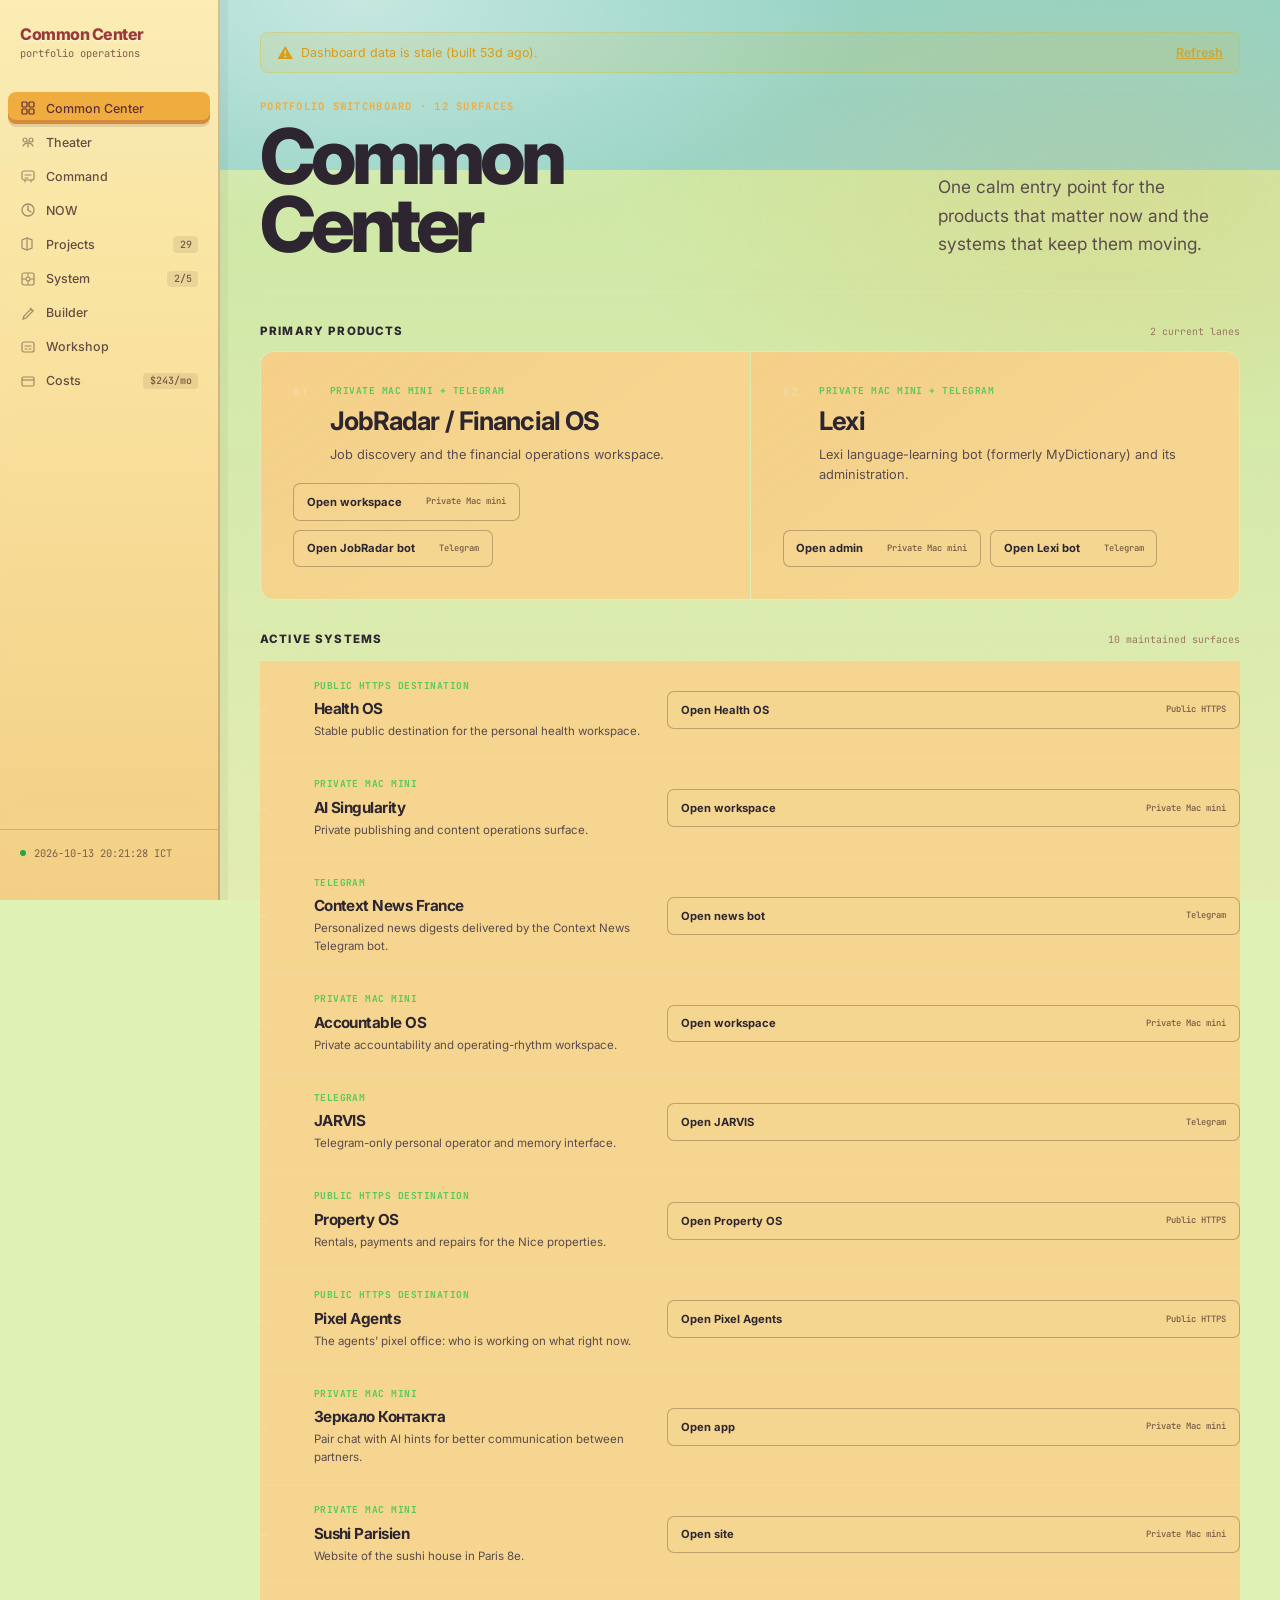
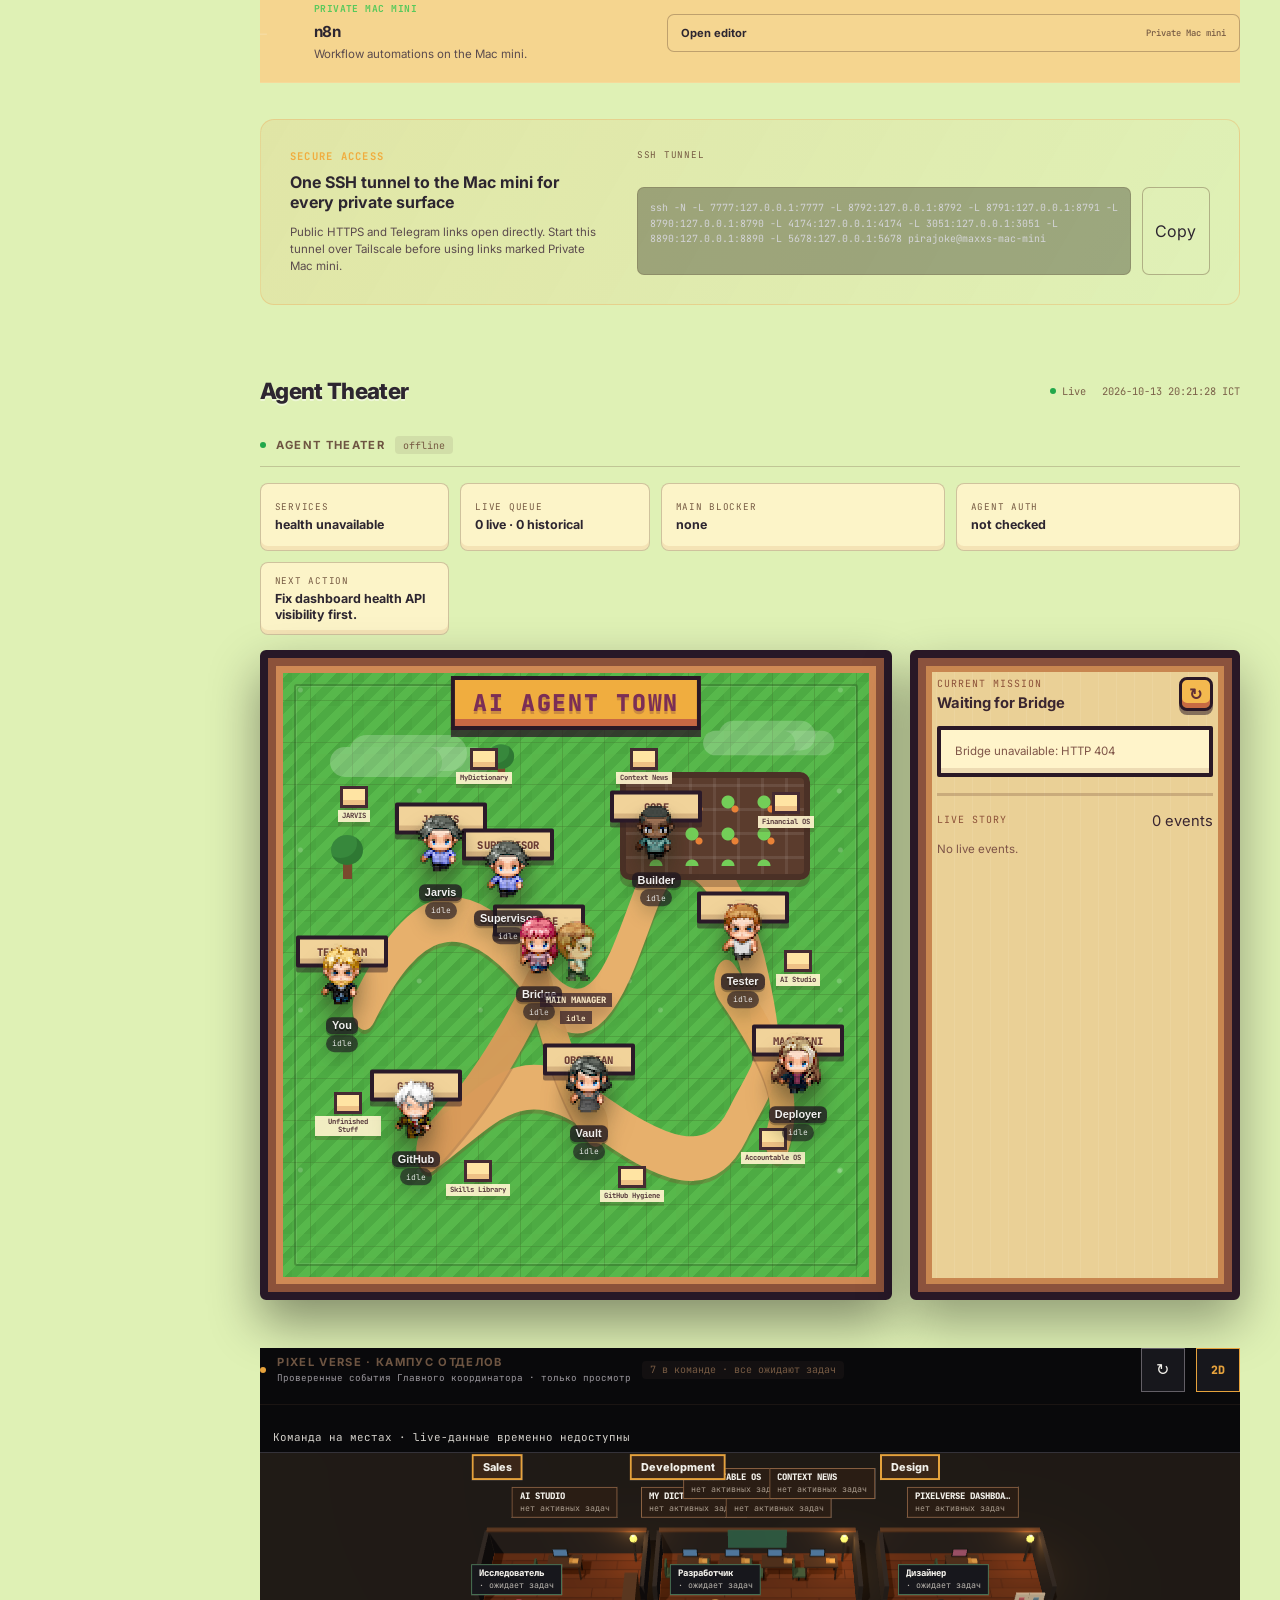
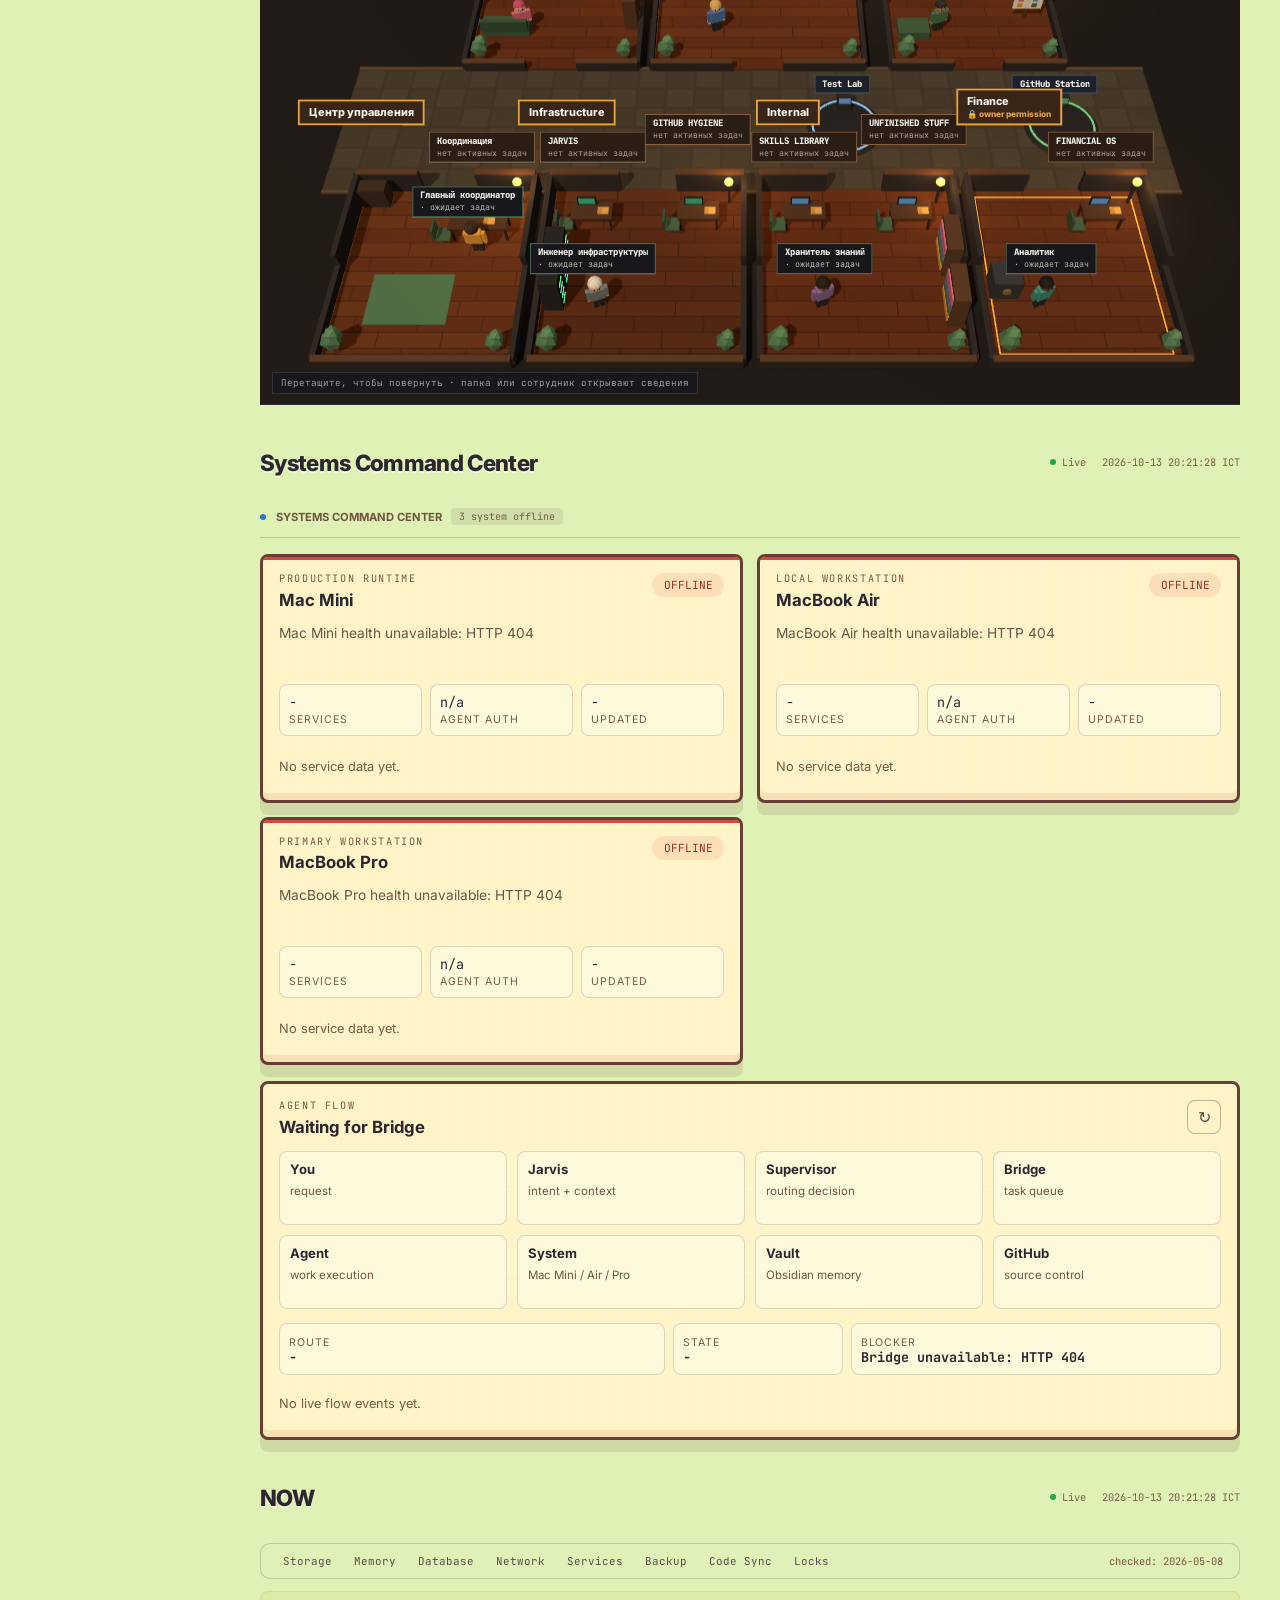
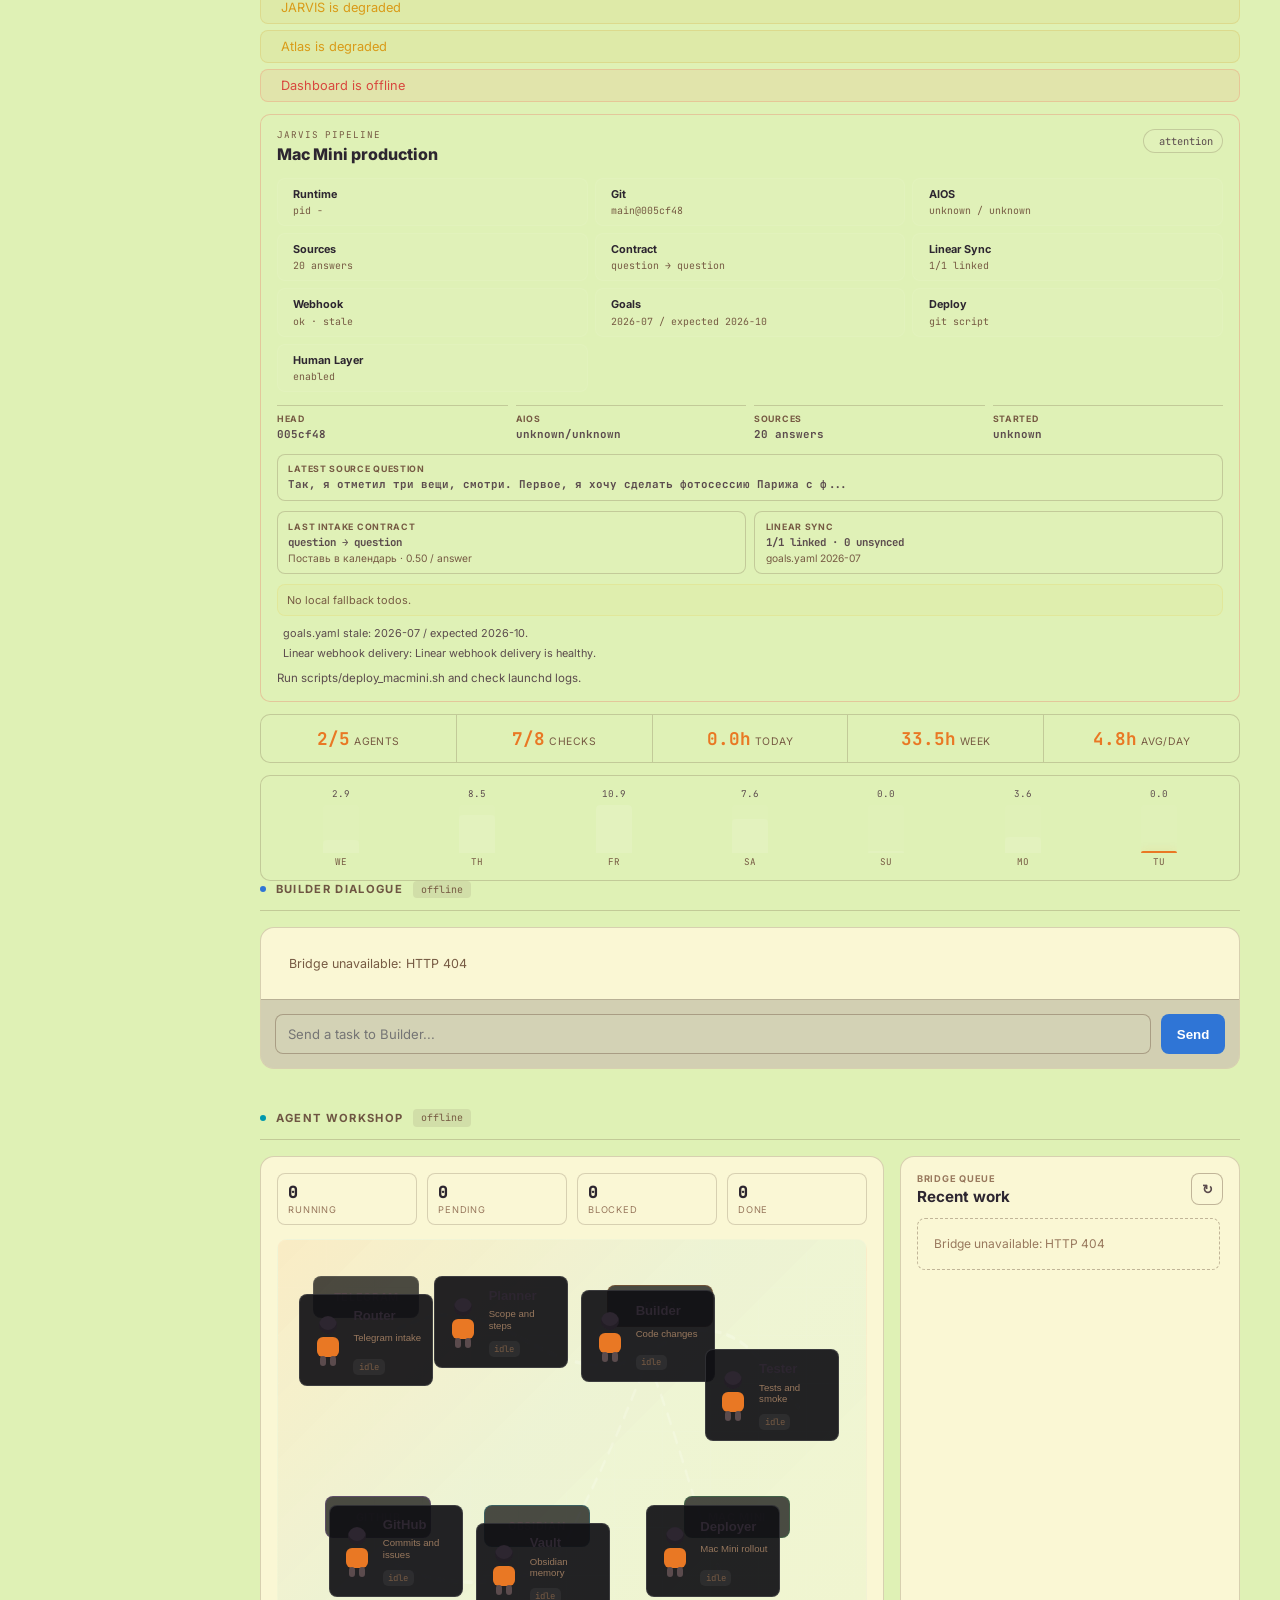
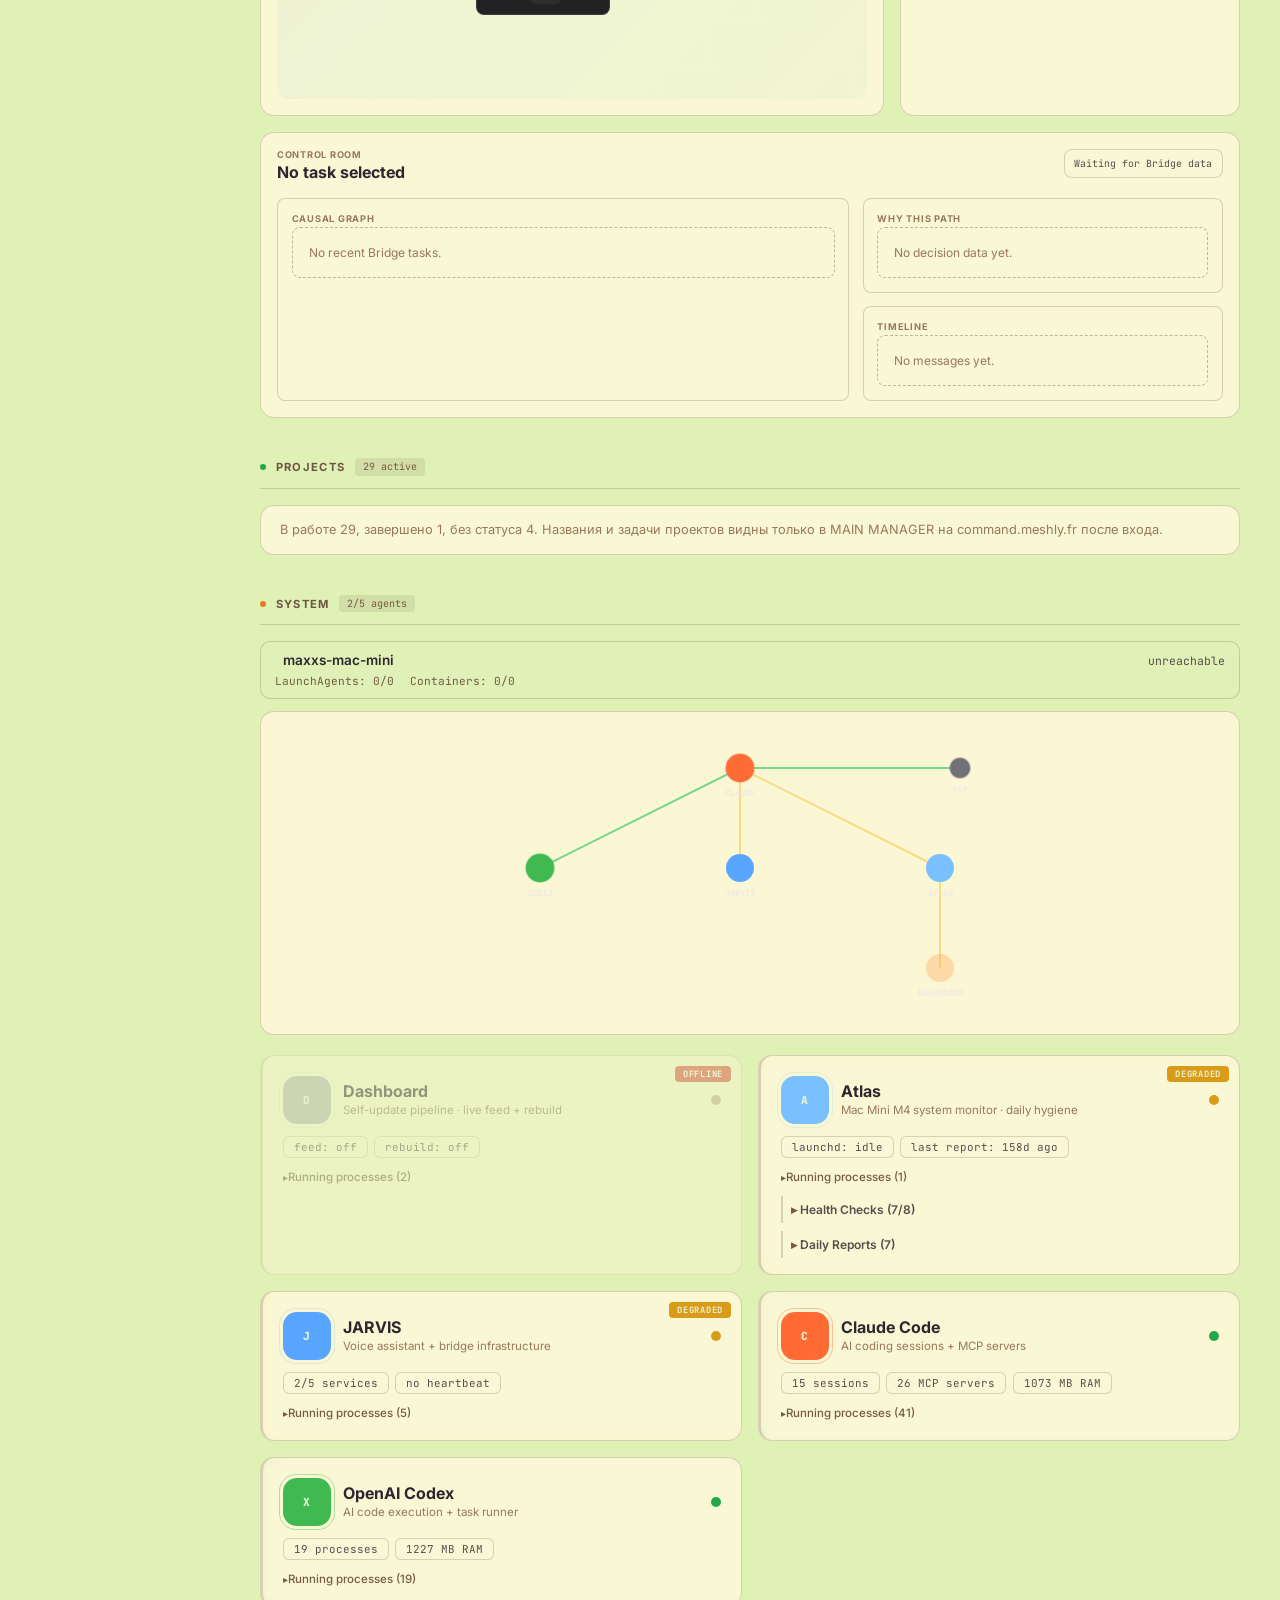
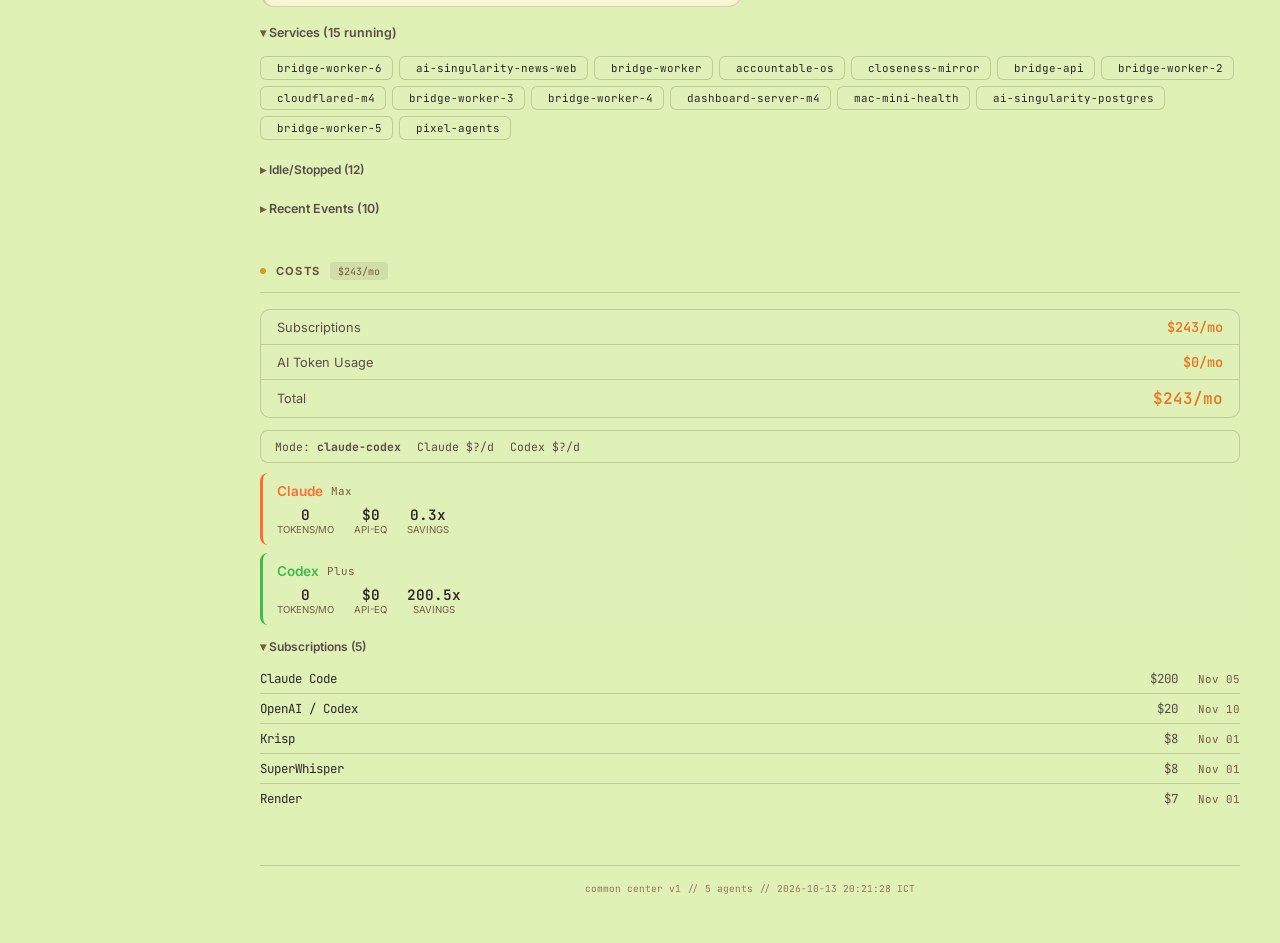
==== commit e8cfcb53: "Public page snapshot: count projects instead of listing Obsidian folders The restored snapshot liste" ====
--- a/index.html
+++ b/index.html
@@ -3,7 +3,7 @@
 <head>
 <meta charset="UTF-8">
 <meta name="viewport" content="width=device-width, initial-scale=1.0">
-<title>Command Center</title>
+<title>Common Center</title>
 <link href="https://fonts.googleapis.com/css2?family=Inter:wght@400;500;600;700;800;900&family=JetBrains+Mono:wght@400;500;700&display=swap" rel="stylesheet">
 <style>
 /* ── Design tokens ── */
@@ -166,6 +166,7 @@
 .main {
     margin-left: 220px;
     flex: 1;
+    min-width: 0;
     padding: 2rem 2.5rem;
     max-width: 1320px;
 }
@@ -1436,28 +1437,11 @@
     min-width: 55px;
 }
 .linear-title {
-    display: block;
     font-size: 0.78rem;
     color: var(--text);
     font-weight: 500;
-    white-space: nowrap;
-    overflow: hidden;
-    text-overflow: ellipsis;
-}
-.linear-main {
     flex: 1;
     min-width: 0;
-    display: flex;
-    flex-direction: column;
-    gap: 0.16rem;
-}
-.linear-meta {
-    display: flex;
-    align-items: center;
-    gap: 0.45rem;
-    font-size: 0.55rem;
-    font-family: 'JetBrains Mono', monospace;
-    color: var(--dim);
     white-space: nowrap;
     overflow: hidden;
     text-overflow: ellipsis;
@@ -1476,16 +1460,6 @@
     background: rgba(168,85,247,0.1);
     color: var(--purple);
     font-weight: 600;
-    white-space: nowrap;
-}
-.linear-source {
-    font-size: 0.5rem;
-    font-family: 'JetBrains Mono', monospace;
-    padding: 0.1rem 0.3rem;
-    border-radius: 3px;
-    background: rgba(6,182,212,0.1);
-    color: var(--cyan);
-    font-weight: 700;
     white-space: nowrap;
 }
 .linear-state {
@@ -1962,6 +1936,8 @@
     .stats { grid-template-columns: repeat(3, 1fr); }
     .caps-grid { grid-template-columns: repeat(2, 1fr); }
     .orch-agents-detail { grid-template-columns: 1fr; }
+    .jpipe-grid { grid-template-columns: repeat(2, minmax(0, 1fr)); }
+    .jpipe-unsynced { grid-template-columns: repeat(2, minmax(0, 1fr)); }
 }
 /* ── Phase 3: Sparklines ── */
 .sparklines-row {
@@ -2383,7 +2359,7 @@
 }
 @media (max-width: 768px) {
     .sidebar { display: none; }
-    .main { margin-left: 0; padding: 1rem; }
+    .main { margin-left: 0; padding: 1rem; width: 100%; max-width: 100%; }
     .agents { grid-template-columns: 1fr; }
     .stats { grid-template-columns: repeat(2, 1fr); }
     .caps-grid { grid-template-columns: 1fr; }
@@ -2394,6 +2370,11 @@
     .topbar { flex-direction: column; gap: 0.5rem; align-items: flex-start; }
     .cmd-dialog { width: 95vw; }
     .frac-summary { grid-template-columns: repeat(3, 1fr); }
+    .jpipe-head { flex-direction: column; align-items: flex-start; gap: 0.55rem; }
+    .jpipe-grid { grid-template-columns: 1fr; }
+    .jpipe-meta { grid-template-columns: repeat(2, minmax(0, 1fr)); }
+    .jpipe-signals,
+    .jpipe-unsynced { grid-template-columns: 1fr; }
 }
 
 /* ── Real Agent sub-items ── */
@@ -2803,6 +2784,201 @@
     background: rgba(249,115,22,0.08); color: var(--accent); border: 1px solid rgba(249,115,22,0.15);
 }
 
+/* ── JARVIS Pipeline ── */
+.jpipe-card {
+    background: rgba(255,255,255,0.02);
+    border: 1px solid var(--border);
+    border-radius: 10px;
+    padding: 14px 16px;
+    margin-bottom: 12px;
+}
+.jpipe-card.jpipe-green { border-color: rgba(34,197,94,0.18); }
+.jpipe-card.jpipe-yellow { border-color: rgba(234,179,8,0.22); }
+.jpipe-card.jpipe-red { border-color: rgba(239,68,68,0.24); }
+.jpipe-head {
+    display: flex;
+    align-items: flex-start;
+    justify-content: space-between;
+    gap: 1rem;
+    margin-bottom: 0.85rem;
+}
+.jpipe-kicker {
+    font-family: 'JetBrains Mono', monospace;
+    font-size: 0.58rem;
+    color: var(--muted);
+    text-transform: uppercase;
+    letter-spacing: 0.1em;
+    margin-bottom: 0.2rem;
+}
+.jpipe-title {
+    font-size: 1rem;
+    font-weight: 800;
+    color: var(--text);
+    letter-spacing: 0;
+}
+.jpipe-state {
+    display: flex;
+    align-items: center;
+    gap: 0.4rem;
+    font-family: 'JetBrains Mono', monospace;
+    font-size: 0.65rem;
+    color: var(--text2);
+    background: rgba(255,255,255,0.05);
+    border: 1px solid var(--border);
+    border-radius: 999px;
+    padding: 0.25rem 0.55rem;
+    white-space: nowrap;
+}
+.jpipe-grid {
+    display: grid;
+    grid-template-columns: repeat(3, minmax(0, 1fr));
+    gap: 0.45rem;
+    margin-bottom: 0.8rem;
+}
+.jpipe-check {
+    display: grid;
+    grid-template-columns: auto 1fr;
+    gap: 0.2rem 0.4rem;
+    align-items: center;
+    min-width: 0;
+    background: rgba(255,255,255,0.03);
+    border: 1px solid rgba(255,255,255,0.055);
+    border-radius: 8px;
+    padding: 0.5rem 0.55rem;
+}
+.jpipe-check-label {
+    font-size: 0.68rem;
+    font-weight: 700;
+    color: var(--text);
+}
+.jpipe-check-detail {
+    grid-column: 2;
+    font-family: 'JetBrains Mono', monospace;
+    font-size: 0.62rem;
+    color: var(--muted);
+    overflow: hidden;
+    text-overflow: ellipsis;
+    white-space: nowrap;
+}
+.jpipe-meta {
+    display: grid;
+    grid-template-columns: repeat(4, minmax(0, 1fr));
+    gap: 0.5rem;
+    margin-bottom: 0.8rem;
+}
+.jpipe-meta div {
+    border-top: 1px solid var(--border);
+    padding-top: 0.45rem;
+    min-width: 0;
+}
+.jpipe-meta span,
+.jpipe-latest span {
+    display: block;
+    font-size: 0.55rem;
+    color: var(--muted);
+    text-transform: uppercase;
+    letter-spacing: 0.08em;
+    font-weight: 700;
+    margin-bottom: 0.18rem;
+}
+.jpipe-meta strong,
+.jpipe-latest strong {
+    display: block;
+    font-family: 'JetBrains Mono', monospace;
+    font-size: 0.68rem;
+    color: var(--text2);
+    overflow: hidden;
+    text-overflow: ellipsis;
+    white-space: nowrap;
+}
+.jpipe-latest {
+    background: rgba(255,255,255,0.025);
+    border: 1px solid var(--border);
+    border-radius: 8px;
+    padding: 0.55rem 0.65rem;
+    margin-bottom: 0.65rem;
+}
+.jpipe-signals {
+    display: grid;
+    grid-template-columns: repeat(2, minmax(0, 1fr));
+    gap: 0.55rem;
+    margin-bottom: 0.65rem;
+}
+.jpipe-signal {
+    min-width: 0;
+    background: rgba(255,255,255,0.025);
+    border: 1px solid var(--border);
+    border-radius: 8px;
+    padding: 0.55rem 0.65rem;
+}
+.jpipe-signal span,
+.jpipe-unsynced-item span {
+    display: block;
+    font-size: 0.55rem;
+    color: var(--muted);
+    text-transform: uppercase;
+    letter-spacing: 0.08em;
+    font-weight: 700;
+    margin-bottom: 0.18rem;
+}
+.jpipe-signal strong,
+.jpipe-unsynced-item strong {
+    display: block;
+    font-family: 'JetBrains Mono', monospace;
+    font-size: 0.67rem;
+    color: var(--text2);
+    overflow: hidden;
+    text-overflow: ellipsis;
+    white-space: nowrap;
+}
+.jpipe-signal em {
+    display: block;
+    margin-top: 0.18rem;
+    font-style: normal;
+    font-size: 0.64rem;
+    color: var(--muted);
+    overflow: hidden;
+    text-overflow: ellipsis;
+    white-space: nowrap;
+}
+.jpipe-unsynced {
+    display: grid;
+    grid-template-columns: repeat(3, minmax(0, 1fr));
+    gap: 0.45rem;
+    margin-bottom: 0.65rem;
+}
+.jpipe-unsynced-item,
+.jpipe-empty {
+    min-width: 0;
+    background: rgba(234,179,8,0.045);
+    border: 1px solid rgba(234,179,8,0.12);
+    border-radius: 8px;
+    padding: 0.48rem 0.55rem;
+}
+.jpipe-empty {
+    grid-column: 1 / -1;
+    font-size: 0.68rem;
+    color: var(--muted);
+}
+.jpipe-warnings {
+    display: grid;
+    gap: 0.35rem;
+    margin-bottom: 0.65rem;
+}
+.jpipe-warnings div {
+    display: flex;
+    align-items: center;
+    gap: 0.4rem;
+    min-width: 0;
+    font-size: 0.68rem;
+    color: var(--text2);
+}
+.jpipe-next {
+    font-size: 0.72rem;
+    color: var(--text2);
+    line-height: 1.45;
+}
+
 /* ── System Section ── */
 .sys-m4 {
     padding: 10px 14px; margin-bottom: 12px;
@@ -2927,6 +3103,4411 @@
 .cost-sub-cost { color: var(--text2); min-width: 40px; text-align: right; }
 .cost-sub-renew { font-size: 0.68rem; min-width: 50px; text-align: right; }
 
+/* ── Agent Workshop ── */
+.workshop-shell {
+    display: grid;
+    grid-template-columns: minmax(0, 1fr) 340px;
+    gap: 1rem;
+    align-items: stretch;
+}
+.workshop-main,
+.workshop-side {
+    background: var(--card);
+    border: 1px solid var(--border);
+    border-radius: var(--radius);
+    backdrop-filter: var(--glass);
+}
+.workshop-main {
+    min-width: 0;
+    padding: 1rem;
+}
+.workshop-metrics {
+    display: grid;
+    grid-template-columns: repeat(4, minmax(0, 1fr));
+    gap: 0.6rem;
+    margin-bottom: 0.85rem;
+}
+.workshop-metrics div {
+    min-width: 0;
+    background: rgba(255,255,255,0.04);
+    border: 1px solid var(--border);
+    border-radius: 8px;
+    padding: 0.55rem 0.65rem;
+}
+.workshop-metrics span {
+    display: block;
+    font-family: 'JetBrains Mono', monospace;
+    font-size: 1.05rem;
+    font-weight: 800;
+    color: var(--text);
+    line-height: 1.1;
+}
+.workshop-metrics em {
+    display: block;
+    margin-top: 0.2rem;
+    font-size: 0.58rem;
+    color: var(--dim);
+    font-style: normal;
+    text-transform: uppercase;
+    letter-spacing: 0.08em;
+}
+.workshop-board {
+    position: relative;
+    min-height: 460px;
+    overflow: hidden;
+    border-radius: 10px;
+    border: 1px solid rgba(255,255,255,0.07);
+    background:
+        linear-gradient(90deg, rgba(255,255,255,0.025) 1px, transparent 1px),
+        linear-gradient(0deg, rgba(255,255,255,0.025) 1px, transparent 1px),
+        linear-gradient(135deg, rgba(249,115,22,0.08), rgba(6,182,212,0.05) 42%, rgba(34,197,94,0.04));
+    background-size: 48px 48px, 48px 48px, auto;
+}
+.workshop-routes {
+    position: absolute;
+    inset: 0;
+    width: 100%;
+    height: 100%;
+    pointer-events: none;
+}
+.workshop-routes path {
+    fill: none;
+    stroke: rgba(255,255,255,0.18);
+    stroke-width: 4;
+    stroke-linecap: round;
+    stroke-dasharray: 12 12;
+}
+.workshop-room {
+    position: absolute;
+    min-width: 106px;
+    height: 42px;
+    display: flex;
+    align-items: center;
+    justify-content: center;
+    padding: 0 0.65rem;
+    border: 1px solid rgba(255,255,255,0.09);
+    border-radius: 8px;
+    background: rgba(9,9,11,0.72);
+    color: var(--text2);
+    font-size: 0.68rem;
+    font-weight: 700;
+    text-transform: uppercase;
+    letter-spacing: 0.06em;
+}
+.workshop-room-code { border-color: rgba(249,115,22,0.22); }
+.workshop-room-runtime { border-color: rgba(34,197,94,0.18); }
+.workshop-room-memory { border-color: rgba(6,182,212,0.2); }
+.workshop-room-git { border-color: rgba(168,85,247,0.2); }
+.workshop-agent {
+    position: absolute;
+    width: 134px;
+    min-height: 92px;
+    transform: translate(-50%, -50%);
+    display: grid;
+    grid-template-columns: 34px 1fr;
+    grid-template-rows: auto auto auto;
+    column-gap: 0.55rem;
+    align-items: center;
+    padding: 0.65rem;
+    border: 1px solid rgba(255,255,255,0.12);
+    border-radius: 8px;
+    background: rgba(17,17,21,0.92);
+    color: var(--text);
+    cursor: pointer;
+    text-align: left;
+    transition: border-color 0.2s, transform 0.2s, background 0.2s;
+    z-index: 2;
+}
+.workshop-agent:hover {
+    border-color: rgba(249,115,22,0.45);
+    transform: translate(-50%, -52%);
+}
+.workshop-figure {
+    grid-row: 1 / span 3;
+    position: relative;
+    width: 30px;
+    height: 54px;
+    justify-self: center;
+}
+.workshop-head,
+.workshop-body,
+.workshop-leg {
+    position: absolute;
+    display: block;
+    left: 50%;
+    transform: translateX(-50%);
+}
+.workshop-head {
+    top: 3px;
+    width: 18px;
+    height: 18px;
+    border-radius: 50%;
+    background: var(--text);
+    box-shadow: inset 0 -4px 0 rgba(0,0,0,0.22);
+}
+.workshop-body {
+    top: 24px;
+    width: 22px;
+    height: 20px;
+    border-radius: 6px;
+    background: var(--accent);
+}
+.workshop-leg {
+    top: 43px;
+    width: 6px;
+    height: 10px;
+    border-radius: 4px;
+    background: var(--text2);
+    transform-origin: 50% 0;
+}
+.workshop-leg-a { margin-left: -5px; }
+.workshop-leg-b { margin-left: 5px; }
+.workshop-agent-name {
+    min-width: 0;
+    font-size: 0.82rem;
+    font-weight: 800;
+    line-height: 1.1;
+}
+.workshop-agent-room {
+    min-width: 0;
+    margin-top: 0.16rem;
+    font-size: 0.6rem;
+    color: var(--dim);
+    line-height: 1.2;
+}
+.workshop-agent-state {
+    align-self: end;
+    margin-top: 0.35rem;
+    width: fit-content;
+    max-width: 100%;
+    font-family: 'JetBrains Mono', monospace;
+    font-size: 0.56rem;
+    color: var(--muted);
+    background: rgba(255,255,255,0.05);
+    border-radius: 5px;
+    padding: 0.12rem 0.35rem;
+    white-space: nowrap;
+}
+.workshop-agent.is-active {
+    border-color: rgba(59,130,246,0.38);
+}
+.workshop-agent.is-running {
+    background: rgba(17,24,39,0.96);
+    box-shadow: 0 0 0 1px rgba(59,130,246,0.22), 0 12px 28px rgba(0,0,0,0.22);
+}
+.workshop-agent.is-running .workshop-figure {
+    animation: workshopWalk 0.72s ease-in-out infinite;
+}
+.workshop-agent.is-running .workshop-leg-a {
+    animation: workshopLegA 0.72s ease-in-out infinite;
+}
+.workshop-agent.is-running .workshop-leg-b {
+    animation: workshopLegB 0.72s ease-in-out infinite;
+}
+.workshop-agent.is-pending {
+    border-color: rgba(234,179,8,0.34);
+}
+.workshop-agent.is-blocked,
+.workshop-agent.is-failed {
+    border-color: rgba(239,68,68,0.45);
+    box-shadow: 0 0 0 1px rgba(239,68,68,0.14);
+}
+.workshop-agent.is-done {
+    border-color: rgba(34,197,94,0.34);
+}
+@keyframes workshopWalk {
+    0%, 100% { transform: translateY(0); }
+    50% { transform: translateY(-3px); }
+}
+@keyframes workshopLegA {
+    0%, 100% { transform: translateX(-50%) rotate(-14deg); }
+    50% { transform: translateX(-50%) rotate(14deg); }
+}
+@keyframes workshopLegB {
+    0%, 100% { transform: translateX(-50%) rotate(14deg); }
+    50% { transform: translateX(-50%) rotate(-14deg); }
+}
+.workshop-marker {
+    position: absolute;
+    width: 34px;
+    height: 34px;
+    display: flex;
+    align-items: center;
+    justify-content: center;
+    transform: translate(-50%, -50%);
+    border: 1px solid rgba(255,255,255,0.18);
+    border-radius: 8px;
+    color: var(--bg);
+    font-family: 'JetBrains Mono', monospace;
+    font-size: 0.62rem;
+    font-weight: 900;
+    cursor: pointer;
+    z-index: 4;
+    box-shadow: 0 12px 28px rgba(0,0,0,0.35);
+}
+.workshop-marker-running {
+    background: var(--blue);
+    animation: workshopMarkerMove 1.2s ease-in-out infinite;
+}
+.workshop-marker-pending { background: var(--yellow); }
+.workshop-marker-blocked,
+.workshop-marker-failed { background: var(--red); }
+.workshop-marker-done { background: var(--green); }
+.workshop-marker-cancelled { background: var(--dim); }
+@keyframes workshopMarkerMove {
+    0%, 100% { margin-top: 0; }
+    50% { margin-top: -8px; }
+}
+.workshop-side {
+    min-width: 0;
+    display: flex;
+    flex-direction: column;
+    padding: 1rem;
+}
+.workshop-side-head {
+    display: flex;
+    justify-content: space-between;
+    gap: 0.75rem;
+    align-items: center;
+    margin-bottom: 0.8rem;
+}
+.workshop-side-kicker {
+    display: block;
+    font-size: 0.58rem;
+    color: var(--dim);
+    text-transform: uppercase;
+    letter-spacing: 0.08em;
+    font-weight: 700;
+    margin-bottom: 0.18rem;
+}
+.workshop-side-head strong {
+    display: block;
+    font-size: 0.95rem;
+}
+.workshop-icon-btn,
+.workshop-drawer-close {
+    width: 32px;
+    height: 32px;
+    border: 1px solid var(--border2);
+    border-radius: 8px;
+    background: rgba(255,255,255,0.05);
+    color: var(--text2);
+    font-family: 'JetBrains Mono', monospace;
+    font-weight: 800;
+    cursor: pointer;
+}
+.workshop-icon-btn:hover,
+.workshop-drawer-close:hover {
+    border-color: rgba(249,115,22,0.45);
+    color: var(--text);
+}
+.workshop-task-list {
+    display: flex;
+    flex-direction: column;
+    gap: 0.55rem;
+    overflow: auto;
+    max-height: 560px;
+    padding-right: 0.2rem;
+}
+.workshop-task {
+    width: 100%;
+    display: block;
+    border: 1px solid var(--border);
+    border-left: 3px solid var(--dim);
+    border-radius: 8px;
+    background: rgba(255,255,255,0.035);
+    color: var(--text);
+    padding: 0.65rem;
+    text-align: left;
+    cursor: pointer;
+}
+.workshop-task:hover {
+    border-color: rgba(249,115,22,0.34);
+}
+.workshop-task.is-selected {
+    border-color: rgba(6,182,212,0.48);
+    background: rgba(6,182,212,0.08);
+}
+.workshop-task-running { border-left-color: var(--blue); }
+.workshop-task-pending { border-left-color: var(--yellow); }
+.workshop-task-blocked,
+.workshop-task-failed { border-left-color: var(--red); }
+.workshop-task-done { border-left-color: var(--green); }
+.workshop-task-cancelled { border-left-color: var(--dim); opacity: 0.72; }
+.workshop-task-top {
+    display: grid;
+    grid-template-columns: minmax(70px, 1fr) auto auto;
+    gap: 0.45rem;
+    align-items: center;
+    margin-bottom: 0.42rem;
+}
+.workshop-task-top code {
+    min-width: 0;
+    font-size: 0.58rem;
+    color: var(--muted);
+    overflow: hidden;
+    text-overflow: ellipsis;
+}
+.workshop-task-top em,
+.workshop-task-top strong {
+    font-size: 0.55rem;
+    font-style: normal;
+    font-family: 'JetBrains Mono', monospace;
+    color: var(--dim);
+}
+.workshop-task-top strong {
+    color: var(--text2);
+    text-transform: uppercase;
+}
+.workshop-task-title {
+    display: block;
+    font-size: 0.72rem;
+    line-height: 1.35;
+    color: var(--text);
+}
+.workshop-task-meta {
+    display: block;
+    margin-top: 0.42rem;
+    font-size: 0.58rem;
+    color: var(--dim);
+    font-family: 'JetBrains Mono', monospace;
+}
+.workshop-empty {
+    color: var(--dim);
+    font-size: 0.75rem;
+    line-height: 1.45;
+    padding: 1rem;
+    border: 1px dashed var(--border2);
+    border-radius: 8px;
+}
+.workshop-marker.is-selected {
+    outline: 2px solid var(--cyan);
+    outline-offset: 3px;
+}
+.workshop-control {
+    min-width: 0;
+    margin-top: 1rem;
+    padding: 1rem;
+    border: 1px solid var(--border);
+    border-radius: var(--radius);
+    background: var(--card);
+    backdrop-filter: var(--glass);
+}
+.workshop-control-head {
+    display: flex;
+    justify-content: space-between;
+    gap: 1rem;
+    align-items: flex-start;
+    margin-bottom: 0.9rem;
+}
+.workshop-control-head strong {
+    display: block;
+    max-width: 760px;
+    font-size: 1rem;
+    line-height: 1.35;
+    overflow-wrap: anywhere;
+}
+.workshop-control-head > span {
+    flex-shrink: 0;
+    max-width: 360px;
+    border: 1px solid var(--border);
+    border-radius: 8px;
+    background: rgba(255,255,255,0.04);
+    padding: 0.45rem 0.6rem;
+    color: var(--text2);
+    font-family: 'JetBrains Mono', monospace;
+    font-size: 0.62rem;
+    line-height: 1.35;
+    overflow-wrap: anywhere;
+}
+.workshop-causal-grid {
+    display: grid;
+    grid-template-columns: minmax(0, 1.35fr) minmax(260px, 0.85fr);
+    gap: 0.85rem;
+}
+.workshop-causal-panel {
+    min-width: 0;
+    border: 1px solid var(--border);
+    border-radius: 8px;
+    background: rgba(255,255,255,0.035);
+    padding: 0.85rem;
+}
+.workshop-causal-panel-wide {
+    grid-row: span 2;
+}
+.workshop-flow {
+    min-width: 0;
+    display: flex;
+    flex-direction: column;
+    gap: 0.55rem;
+}
+.workshop-flow-step {
+    min-width: 0;
+    display: grid;
+    grid-template-columns: minmax(0, 1fr) 74px;
+    gap: 0.55rem;
+    align-items: stretch;
+}
+.workshop-flow-step:last-child {
+    grid-template-columns: minmax(0, 1fr);
+}
+.workshop-flow-node {
+    min-width: 0;
+    border: 1px solid var(--border2);
+    border-left: 3px solid var(--dim);
+    border-radius: 8px;
+    background: rgba(9,9,11,0.66);
+    padding: 0.7rem;
+}
+.workshop-flow-node strong {
+    display: block;
+    margin-bottom: 0.28rem;
+    font-size: 0.82rem;
+    line-height: 1.2;
+    color: var(--text);
+}
+.workshop-flow-node span {
+    display: block;
+    color: var(--text2);
+    font-size: 0.68rem;
+    line-height: 1.4;
+    overflow-wrap: anywhere;
+}
+.workshop-flow-edge {
+    display: flex;
+    align-items: center;
+    justify-content: center;
+    min-width: 0;
+    color: var(--dim);
+    font-family: 'JetBrains Mono', monospace;
+    font-size: 0.56rem;
+    text-transform: uppercase;
+    letter-spacing: 0.06em;
+}
+.workshop-flow-edge::before {
+    content: "";
+    flex: 1;
+    height: 1px;
+    background: var(--border2);
+}
+.workshop-flow-edge span {
+    border: 1px solid var(--border2);
+    border-radius: 999px;
+    background: rgba(255,255,255,0.04);
+    padding: 0.16rem 0.32rem;
+}
+.workshop-flow-user .workshop-flow-node { border-left-color: var(--blue); }
+.workshop-flow-core .workshop-flow-node { border-left-color: var(--accent); }
+.workshop-flow-bridge .workshop-flow-node { border-left-color: var(--purple); }
+.workshop-flow-agent .workshop-flow-node { border-left-color: var(--cyan); }
+.workshop-flow-tool .workshop-flow-node { border-left-color: var(--yellow); }
+.workshop-flow-running .workshop-flow-node { border-left-color: var(--blue); }
+.workshop-flow-pending .workshop-flow-node { border-left-color: var(--yellow); }
+.workshop-flow-done .workshop-flow-node { border-left-color: var(--green); }
+.workshop-flow-blocked .workshop-flow-node,
+.workshop-flow-failed .workshop-flow-node { border-left-color: var(--red); }
+.workshop-reasons,
+.workshop-causal-timeline {
+    display: flex;
+    flex-direction: column;
+    gap: 0.55rem;
+}
+.workshop-reason,
+.workshop-time-event {
+    min-width: 0;
+    border: 1px solid var(--border);
+    border-radius: 8px;
+    background: rgba(9,9,11,0.5);
+    padding: 0.65rem;
+    color: var(--text2);
+    font-size: 0.68rem;
+    line-height: 1.45;
+    overflow-wrap: anywhere;
+}
+.workshop-time-meta {
+    display: flex;
+    flex-wrap: wrap;
+    gap: 0.4rem;
+    align-items: center;
+    margin-bottom: 0.42rem;
+    color: var(--dim);
+    font-family: 'JetBrains Mono', monospace;
+    font-size: 0.56rem;
+}
+.workshop-time-meta strong {
+    color: var(--text2);
+}
+.workshop-time-meta em {
+    color: var(--muted);
+    font-style: normal;
+}
+.workshop-time-event p {
+    margin: 0;
+    color: var(--text2);
+}
+.workshop-drawer {
+    position: fixed;
+    inset: 0;
+    z-index: 50;
+    display: flex;
+    justify-content: flex-end;
+    background: rgba(0,0,0,0.42);
+}
+.workshop-drawer.hidden {
+    display: none;
+}
+.workshop-drawer-panel {
+    width: min(620px, 100vw);
+    height: 100vh;
+    overflow: auto;
+    background: rgba(12,12,16,0.98);
+    border-left: 1px solid var(--border2);
+    padding: 1.2rem;
+    box-shadow: -18px 0 48px rgba(0,0,0,0.35);
+}
+.workshop-drawer-close {
+    position: sticky;
+    top: 0;
+    float: right;
+    z-index: 2;
+}
+.workshop-drawer-head {
+    clear: both;
+    display: flex;
+    justify-content: space-between;
+    gap: 1rem;
+    align-items: flex-start;
+    padding-bottom: 1rem;
+    border-bottom: 1px solid var(--border);
+}
+.workshop-drawer-head h3 {
+    font-size: 1.05rem;
+    line-height: 1.35;
+    font-weight: 800;
+}
+.workshop-drawer-state {
+    flex-shrink: 0;
+    border-left-width: 0;
+    border-radius: 6px;
+    padding: 0.25rem 0.45rem;
+    font-size: 0.62rem;
+    font-family: 'JetBrains Mono', monospace;
+    text-transform: uppercase;
+    background: rgba(255,255,255,0.06);
+}
+.workshop-drawer-grid {
+    display: grid;
+    grid-template-columns: repeat(2, minmax(0, 1fr));
+    gap: 0.65rem;
+    margin: 1rem 0;
+}
+.workshop-drawer-grid div {
+    min-width: 0;
+    border: 1px solid var(--border);
+    border-radius: 8px;
+    background: rgba(255,255,255,0.035);
+    padding: 0.7rem;
+}
+.workshop-drawer-grid span {
+    display: block;
+    margin-bottom: 0.25rem;
+    font-size: 0.56rem;
+    color: var(--dim);
+    text-transform: uppercase;
+    letter-spacing: 0.08em;
+}
+.workshop-drawer-grid strong {
+    display: block;
+    min-width: 0;
+    overflow-wrap: anywhere;
+    font-size: 0.75rem;
+    font-family: 'JetBrains Mono', monospace;
+    color: var(--text2);
+}
+.workshop-trace {
+    display: flex;
+    flex-direction: column;
+    gap: 0.7rem;
+}
+.workshop-trace-msg {
+    border: 1px solid var(--border);
+    border-radius: 8px;
+    background: rgba(255,255,255,0.035);
+    overflow: hidden;
+}
+.workshop-trace-meta {
+    display: flex;
+    flex-wrap: wrap;
+    gap: 0.45rem;
+    align-items: center;
+    padding: 0.55rem 0.7rem;
+    border-bottom: 1px solid var(--border);
+    font-family: 'JetBrains Mono', monospace;
+    font-size: 0.56rem;
+    color: var(--dim);
+}
+.workshop-trace-meta strong {
+    color: var(--text2);
+}
+.workshop-trace-meta em {
+    color: var(--muted);
+    font-style: normal;
+}
+.workshop-trace-body {
+    white-space: pre-wrap;
+    overflow-wrap: anywhere;
+    padding: 0.7rem;
+    font-size: 0.72rem;
+    line-height: 1.45;
+    color: var(--text2);
+}
+@media (max-width: 1120px) {
+    .workshop-shell {
+        grid-template-columns: 1fr;
+    }
+    .workshop-causal-grid {
+        grid-template-columns: 1fr;
+    }
+    .workshop-causal-panel-wide {
+        grid-row: auto;
+    }
+    .workshop-task-list {
+        max-height: 360px;
+    }
+}
+@media (max-width: 760px) {
+    .workshop-main,
+    .workshop-side {
+        padding: 0.75rem;
+    }
+    .workshop-metrics {
+        grid-template-columns: repeat(2, minmax(0, 1fr));
+    }
+    .workshop-board {
+        min-height: 640px;
+    }
+    .workshop-agent {
+        width: 128px;
+    }
+    .workshop-agent[data-workshop-agent="ROUTER"] { left: 28% !important; top: 13% !important; }
+    .workshop-agent[data-workshop-agent="PLANNER"] { left: 72% !important; top: 13% !important; }
+    .workshop-agent[data-workshop-agent="BUILDER"] { left: 28% !important; top: 36% !important; }
+    .workshop-agent[data-workshop-agent="TESTER"] { left: 72% !important; top: 36% !important; }
+    .workshop-agent[data-workshop-agent="DEPLOYER"] { left: 72% !important; top: 66% !important; }
+    .workshop-agent[data-workshop-agent="VAULT"] { left: 28% !important; top: 66% !important; }
+    .workshop-agent[data-workshop-agent="GITHUB"] { left: 50% !important; top: 88% !important; }
+    .workshop-room {
+        opacity: 0.32;
+    }
+    .workshop-control {
+        padding: 0.75rem;
+    }
+    .workshop-control-head {
+        flex-direction: column;
+    }
+    .workshop-control-head > span {
+        width: 100%;
+        max-width: none;
+    }
+    .workshop-flow-step,
+    .workshop-flow-step:last-child {
+        grid-template-columns: 1fr;
+    }
+    .workshop-flow-edge {
+        min-height: 24px;
+    }
+    .workshop-flow-edge::before {
+        max-width: 42%;
+    }
+    .workshop-drawer-grid {
+        grid-template-columns: 1fr;
+    }
+}
+
+/* ── Agent Theater: human-readable agent scene ── */
+.topbar-secondary {
+    margin-top: 2.75rem;
+}
+
+.theater-section {
+    margin-bottom: 3rem;
+}
+
+.theater-head {
+    border-bottom-color: rgba(34,197,94,0.18);
+}
+
+.theater-layout {
+    display: grid;
+    grid-template-columns: minmax(0, 1.55fr) minmax(310px, 0.72fr);
+    gap: 1rem;
+    align-items: stretch;
+}
+
+.operator-status {
+    display: grid;
+    grid-template-columns: 0.9fr 0.9fr 1.35fr 1.35fr;
+    gap: 0.7rem;
+    margin-bottom: 0.9rem;
+}
+
+.operator-card {
+    min-height: 68px;
+    border: 1px solid rgba(255,255,255,0.08);
+    border-radius: 8px;
+    background: rgba(17,17,21,0.76);
+    padding: 0.75rem 0.85rem;
+    display: grid;
+    align-content: center;
+    gap: 0.25rem;
+}
+
+.operator-label {
+    color: var(--muted);
+    font-family: 'JetBrains Mono', monospace;
+    font-size: 0.58rem;
+    letter-spacing: 0.08em;
+    text-transform: uppercase;
+}
+
+.operator-card strong {
+    color: var(--text);
+    font-size: 0.78rem;
+    line-height: 1.25;
+    overflow-wrap: anywhere;
+}
+
+.theater-stage,
+.theater-panel {
+    background: rgba(14,14,18,0.82);
+    border: 1px solid var(--border);
+    border-radius: 8px;
+    position: relative;
+    overflow: hidden;
+}
+
+.theater-stage {
+    min-height: 560px;
+    isolation: isolate;
+    background:
+        linear-gradient(90deg, rgba(255,255,255,0.025) 1px, transparent 1px),
+        linear-gradient(180deg, rgba(255,255,255,0.025) 1px, transparent 1px),
+        rgba(12,12,16,0.92);
+    background-size: 58px 58px;
+}
+
+.theater-stage::before {
+    content: "";
+    position: absolute;
+    inset: 14px;
+    border: 1px solid rgba(255,255,255,0.045);
+    border-radius: 8px;
+    pointer-events: none;
+    z-index: 0;
+}
+
+.theater-map {
+    position: absolute;
+    inset: 16px;
+    width: calc(100% - 32px);
+    height: calc(100% - 32px);
+    z-index: 1;
+}
+
+.theater-track {
+    fill: none;
+    stroke: rgba(255,255,255,0.18);
+    stroke-width: 3;
+    stroke-dasharray: 7 12;
+    stroke-linecap: round;
+}
+
+.theater-track-main { stroke: rgba(6,182,212,0.36); }
+.theater-track-memory { stroke: rgba(34,197,94,0.28); }
+.theater-track-git { stroke: rgba(168,85,247,0.27); }
+.theater-track-deploy { stroke: rgba(249,115,22,0.32); }
+
+.theater-station {
+    position: absolute;
+    left: calc(var(--x) * 1%);
+    top: calc(var(--y) * 1%);
+    transform: translate(-50%, -50%);
+    min-width: 86px;
+    height: 34px;
+    border: 1px solid rgba(255,255,255,0.1);
+    background: rgba(255,255,255,0.055);
+    color: var(--text2);
+    border-radius: 8px;
+    display: flex;
+    align-items: center;
+    justify-content: center;
+    font-family: 'JetBrains Mono', monospace;
+    font-size: 0.63rem;
+    letter-spacing: 0.02em;
+    z-index: 2;
+}
+
+.theater-station-user { border-color: rgba(59,130,246,0.24); }
+.theater-station-core { border-color: rgba(249,115,22,0.28); }
+.theater-station-queue { border-color: rgba(168,85,247,0.25); }
+.theater-station-code { border-color: rgba(6,182,212,0.28); }
+.theater-station-test { border-color: rgba(234,179,8,0.28); }
+.theater-station-prod { border-color: rgba(34,197,94,0.28); }
+.theater-station-memory { border-color: rgba(20,184,166,0.28); }
+.theater-station-git { border-color: rgba(236,72,153,0.22); }
+
+.theater-person-card {
+    position: absolute;
+    left: calc(var(--x) * 1%);
+    top: calc(var(--y) * 1% + 54px);
+    transform: translate(-50%, -50%);
+    width: 96px;
+    min-height: 118px;
+    border: 1px solid rgba(255,255,255,0.095);
+    background: rgba(9,9,11,0.72);
+    color: var(--text);
+    border-radius: 8px;
+    padding: 10px 8px 8px;
+    display: grid;
+    justify-items: center;
+    gap: 4px;
+    cursor: pointer;
+    z-index: 5;
+    transition: border-color 0.16s, transform 0.16s, background 0.16s;
+}
+
+.theater-person-card:hover {
+    border-color: rgba(255,255,255,0.18);
+    transform: translate(-50%, calc(-50% - 2px));
+}
+
+.theater-person {
+    position: relative;
+    width: 38px;
+    height: 54px;
+    display: block;
+}
+
+.theater-person-head,
+.theater-person-torso,
+.theater-person-arm,
+.theater-person-leg {
+    position: absolute;
+    left: 50%;
+    transform: translateX(-50%);
+    background: var(--cyan);
+    box-shadow: 0 0 14px rgba(6,182,212,0.18);
+}
+
+.theater-person-head {
+    top: 2px;
+    width: 18px;
+    height: 18px;
+    border-radius: 50%;
+    background: #f8fafc;
+    box-shadow: inset 0 -4px 0 rgba(6,182,212,0.28), 0 0 18px rgba(255,255,255,0.12);
+}
+
+.theater-person-torso {
+    top: 23px;
+    width: 24px;
+    height: 22px;
+    border-radius: 8px 8px 5px 5px;
+    background: var(--cyan);
+}
+
+.theater-person-arm {
+    top: 26px;
+    width: 5px;
+    height: 20px;
+    border-radius: 999px;
+    transform-origin: top center;
+}
+
+.theater-person-arm-a {
+    margin-left: -17px;
+    transform: rotate(18deg);
+}
+
+.theater-person-arm-b {
+    margin-left: 17px;
+    transform: rotate(-18deg);
+}
+
+.theater-person-leg {
+    top: 43px;
+    width: 6px;
+    height: 17px;
+    border-radius: 999px;
+    transform-origin: top center;
+    background: #93c5fd;
+}
+
+.theater-person-leg-a {
+    margin-left: -6px;
+    transform: rotate(8deg);
+}
+
+.theater-person-leg-b {
+    margin-left: 6px;
+    transform: rotate(-8deg);
+}
+
+.theater-person-name {
+    font-size: 0.68rem;
+    font-weight: 800;
+    line-height: 1.05;
+    max-width: 80px;
+    overflow-wrap: anywhere;
+}
+
+.theater-person-job {
+    font-size: 0.56rem;
+    color: var(--muted);
+    font-family: 'JetBrains Mono', monospace;
+    line-height: 1.1;
+    max-width: 78px;
+    overflow-wrap: anywhere;
+}
+
+.theater-person-state {
+    min-width: 56px;
+    height: 18px;
+    padding: 0 6px;
+    border-radius: 999px;
+    display: inline-flex;
+    align-items: center;
+    justify-content: center;
+    background: rgba(255,255,255,0.055);
+    color: var(--muted);
+    font-family: 'JetBrains Mono', monospace;
+    font-size: 0.52rem;
+    white-space: nowrap;
+}
+
+.theater-person-card.is-active {
+    border-color: rgba(6,182,212,0.46);
+    background: rgba(6,182,212,0.08);
+}
+
+.theater-person-card.is-running .theater-person {
+    animation: theaterPersonWalk 0.68s ease-in-out infinite;
+}
+
+.theater-person-card.is-running .theater-person-arm-a,
+.theater-person-card.is-running .theater-person-leg-b {
+    animation: theaterLimbA 0.68s ease-in-out infinite;
+}
+
+.theater-person-card.is-running .theater-person-arm-b,
+.theater-person-card.is-running .theater-person-leg-a {
+    animation: theaterLimbB 0.68s ease-in-out infinite;
+}
+
+.theater-person-card.is-blocked,
+.theater-person-card.is-failed {
+    border-color: rgba(239,68,68,0.48);
+    background: rgba(239,68,68,0.08);
+}
+
+.theater-person-card.is-done {
+    border-color: rgba(34,197,94,0.42);
+    background: rgba(34,197,94,0.075);
+}
+
+.theater-person-card.is-pending {
+    border-color: rgba(234,179,8,0.38);
+    background: rgba(234,179,8,0.07);
+}
+
+@keyframes theaterPersonWalk {
+    0%, 100% { transform: translateY(0); }
+    50% { transform: translateY(-3px); }
+}
+
+@keyframes theaterLimbA {
+    0%, 100% { transform: rotate(-18deg); }
+    50% { transform: rotate(22deg); }
+}
+
+@keyframes theaterLimbB {
+    0%, 100% { transform: rotate(18deg); }
+    50% { transform: rotate(-22deg); }
+}
+
+.theater-runners {
+    position: absolute;
+    inset: 0;
+    z-index: 6;
+    pointer-events: none;
+}
+
+.theater-runner {
+    position: absolute;
+    left: 0;
+    top: 0;
+    width: 74px;
+    min-height: 58px;
+    transform: translate(-50%, -50%);
+    display: grid;
+    justify-items: center;
+    gap: 3px;
+    transition: opacity 0.2s;
+}
+
+.theater-runner .theater-mini-person {
+    position: relative;
+    width: 24px;
+    height: 34px;
+    display: block;
+    filter: drop-shadow(0 8px 12px rgba(0,0,0,0.35));
+    animation: theaterRunnerStep 0.55s ease-in-out infinite;
+}
+
+.theater-mini-person::before {
+    content: "";
+    position: absolute;
+    top: 0;
+    left: 6px;
+    width: 12px;
+    height: 12px;
+    border-radius: 50%;
+    background: #f8fafc;
+    box-shadow: inset 0 -3px 0 rgba(249,115,22,0.28);
+}
+
+.theater-mini-person::after {
+    content: "";
+    position: absolute;
+    top: 14px;
+    left: 4px;
+    width: 16px;
+    height: 18px;
+    border-radius: 7px 7px 4px 4px;
+    background: var(--accent);
+    box-shadow:
+        -7px 5px 0 -4px var(--accent),
+        7px 5px 0 -4px var(--accent),
+        -4px 20px 0 -4px #93c5fd,
+        4px 20px 0 -4px #93c5fd;
+}
+
+.theater-runner-label {
+    max-width: 74px;
+    padding: 3px 5px;
+    border-radius: 6px;
+    border: 1px solid rgba(255,255,255,0.1);
+    background: rgba(9,9,11,0.82);
+    color: var(--text);
+    font-size: 0.54rem;
+    font-family: 'JetBrains Mono', monospace;
+    white-space: nowrap;
+    overflow: hidden;
+    text-overflow: ellipsis;
+}
+
+.theater-runner-running .theater-runner-label { border-color: rgba(59,130,246,0.34); }
+.theater-runner-pending .theater-runner-label { border-color: rgba(234,179,8,0.34); }
+.theater-runner-done .theater-runner-label { border-color: rgba(34,197,94,0.34); }
+.theater-runner-failed .theater-runner-label,
+.theater-runner-blocked .theater-runner-label { border-color: rgba(239,68,68,0.42); }
+
+@keyframes theaterRunnerStep {
+    0%, 100% { transform: translateY(0) rotate(-2deg); }
+    50% { transform: translateY(-4px) rotate(2deg); }
+}
+
+.theater-panel {
+    padding: 1rem;
+    display: flex;
+    flex-direction: column;
+    min-height: 560px;
+}
+
+.theater-panel-top,
+.theater-story-head {
+    display: flex;
+    justify-content: space-between;
+    gap: 0.75rem;
+    align-items: center;
+}
+
+.theater-panel-top strong,
+.theater-story-head span:last-child {
+    display: block;
+    color: var(--text);
+    font-size: 0.88rem;
+    line-height: 1.25;
+}
+
+.theater-kicker {
+    display: block;
+    color: var(--muted);
+    font-size: 0.58rem;
+    font-family: 'JetBrains Mono', monospace;
+    text-transform: uppercase;
+    letter-spacing: 0.1em;
+    margin-bottom: 0.22rem;
+}
+
+.theater-refresh {
+    width: 34px;
+    height: 34px;
+    border-radius: 8px;
+    border: 1px solid var(--border2);
+    background: rgba(255,255,255,0.045);
+    color: var(--text);
+    font-size: 1rem;
+    cursor: pointer;
+}
+
+.theater-refresh:hover {
+    border-color: rgba(255,255,255,0.18);
+}
+
+.theater-current {
+    margin-top: 0.9rem;
+    border: 1px solid rgba(255,255,255,0.08);
+    background: rgba(255,255,255,0.035);
+    border-radius: 8px;
+    padding: 0.85rem;
+}
+
+.theater-current-grid {
+    display: grid;
+    grid-template-columns: repeat(2, minmax(0, 1fr));
+    gap: 0.55rem;
+}
+
+.theater-current-item {
+    min-width: 0;
+}
+
+.theater-current-item span {
+    display: block;
+    color: var(--muted);
+    font-family: 'JetBrains Mono', monospace;
+    font-size: 0.55rem;
+    text-transform: uppercase;
+    letter-spacing: 0.08em;
+    margin-bottom: 0.18rem;
+}
+
+.theater-current-item strong {
+    display: block;
+    color: var(--text);
+    font-size: 0.72rem;
+    line-height: 1.22;
+    overflow-wrap: anywhere;
+}
+
+.theater-current-reason {
+    margin-top: 0.75rem;
+    color: var(--text2);
+    font-size: 0.72rem;
+    line-height: 1.35;
+}
+
+.theater-story-head {
+    margin-top: 1rem;
+    padding-top: 1rem;
+    border-top: 1px solid var(--border);
+}
+
+.theater-story {
+    margin-top: 0.7rem;
+    display: flex;
+    flex-direction: column;
+    gap: 0.55rem;
+    overflow: auto;
+    max-height: 330px;
+    padding-right: 0.2rem;
+}
+
+.theater-event {
+    border-left: 3px solid rgba(255,255,255,0.16);
+    background: rgba(255,255,255,0.035);
+    border-radius: 0 8px 8px 0;
+    padding: 0.58rem 0.65rem;
+}
+
+.theater-event-running { border-left-color: var(--blue); }
+.theater-event-pending { border-left-color: var(--yellow); }
+.theater-event-done { border-left-color: var(--green); }
+.theater-event-failed,
+.theater-event-blocked { border-left-color: var(--red); }
+
+.theater-event-top {
+    display: flex;
+    justify-content: space-between;
+    gap: 0.5rem;
+    align-items: center;
+    margin-bottom: 0.24rem;
+}
+
+.theater-event-top strong {
+    color: var(--text);
+    font-size: 0.7rem;
+}
+
+.theater-event-top span {
+    color: var(--muted);
+    font-size: 0.56rem;
+    font-family: 'JetBrains Mono', monospace;
+}
+
+.theater-event p {
+    color: var(--text2);
+    font-size: 0.68rem;
+    line-height: 1.35;
+}
+
+.theater-empty {
+    color: var(--muted);
+    font-size: 0.72rem;
+    line-height: 1.35;
+}
+
+@media (max-width: 1180px) {
+    .theater-layout {
+        grid-template-columns: 1fr;
+    }
+    .theater-panel {
+        min-height: 0;
+    }
+    .theater-story {
+        max-height: 260px;
+    }
+}
+
+@media (max-width: 780px) {
+    .theater-stage {
+        min-height: 680px;
+    }
+    .theater-person-card {
+        width: 84px;
+        min-height: 108px;
+    }
+    .theater-person-card[data-theater-agent="USER"] { left: 22% !important; top: 12% !important; }
+    .theater-person-card[data-theater-agent="JARVIS"] { left: 68% !important; top: 12% !important; }
+    .theater-person-card[data-theater-agent="BRIDGE"] { left: 22% !important; top: 34% !important; }
+    .theater-person-card[data-theater-agent="BUILDER"] { left: 68% !important; top: 34% !important; }
+    .theater-person-card[data-theater-agent="TESTER"] { left: 22% !important; top: 56% !important; }
+    .theater-person-card[data-theater-agent="DEPLOYER"] { left: 68% !important; top: 56% !important; }
+    .theater-person-card[data-theater-agent="VAULT"] { left: 22% !important; top: 78% !important; }
+    .theater-person-card[data-theater-agent="GITHUB"] { left: 68% !important; top: 78% !important; }
+    .theater-station {
+        display: none;
+    }
+    .theater-map {
+        opacity: 0.45;
+    }
+    .theater-current-grid {
+        grid-template-columns: 1fr;
+    }
+}
+
+@media (prefers-reduced-motion: reduce) {
+    .theater-person-card.is-running .theater-person,
+    .theater-person-card.is-running .theater-person-arm-a,
+    .theater-person-card.is-running .theater-person-arm-b,
+    .theater-person-card.is-running .theater-person-leg-a,
+    .theater-person-card.is-running .theater-person-leg-b,
+    .theater-runner .theater-mini-person {
+        animation: none;
+    }
+}
+
+/* ── Pixel Verse Department Boulevard ── */
+.department-campus {
+    max-width: 100%;
+    overflow-x: hidden;
+    background: #09090b;
+    border-color: #343239;
+}
+
+.campus-head {
+    align-items: center;
+    gap: 0.7rem;
+}
+
+.campus-subtitle {
+    margin-top: 0.18rem;
+    color: #9e9aa0;
+    font-family: 'JetBrains Mono', monospace;
+    font-size: 0.58rem;
+}
+
+.campus-refresh,
+.campus-details [data-campus-detail-close],
+.campus-details [data-campus-project-detail-close] {
+    min-width: 44px;
+    min-height: 44px;
+    border: 1px solid #635f66;
+    background: #17171c;
+    color: #f2f0ea;
+    cursor: pointer;
+    font-size: 1rem;
+}
+
+.campus-refresh {
+    margin-left: auto;
+}
+
+.campus-refresh:focus-visible,
+.campus-details [data-campus-detail-close]:focus-visible,
+.campus-details [data-campus-project-detail-close]:focus-visible,
+.campus-project-folder:focus-visible,
+.campus-agent:focus-visible {
+    outline: 3px solid #e6a23c;
+    outline-offset: 3px;
+}
+
+.campus-state {
+    min-height: 2rem;
+    padding: 0.55rem 0.8rem;
+    border-bottom: 1px solid #343239;
+    color: #d3d0ca;
+    font-family: 'JetBrains Mono', monospace;
+    font-size: 0.68rem;
+}
+
+.campus-map {
+    position: relative;
+    isolation: isolate;
+    display: grid;
+    grid-template-columns: repeat(12, minmax(0, 1fr));
+    grid-template-rows: minmax(0, 1fr) minmax(108px, 0.44fr) minmax(0, 1.05fr);
+    grid-template-areas:
+        ". sales sales sales development development development design design design design ."
+        "boulevard boulevard boulevard boulevard boulevard boulevard boulevard boulevard boulevard boulevard boulevard boulevard"
+        "hq hq hq infrastructure infrastructure infrastructure internal internal internal finance finance finance";
+    gap: 0.75rem;
+    width: 100%;
+    min-height: 680px;
+    aspect-ratio: 3 / 2;
+    padding: 5.2% 3.2% 7.4%;
+    background: #09090b url("/dashboard-assets/pixel-verse-campus-bg.webp") center / 100% 100% no-repeat;
+    overflow: hidden;
+}
+
+.campus-boulevard {
+    position: absolute;
+    z-index: 1;
+    left: 3.2%;
+    right: 3.2%;
+    top: 41%;
+    height: 17%;
+    border: 0;
+    background: transparent;
+}
+
+.campus-route-layer {
+    position: absolute;
+    z-index: 2;
+    inset: calc(50% - 30px) 6% auto 8%;
+    height: 60px;
+    pointer-events: none;
+}
+
+.campus-route {
+    position: absolute;
+    left: calc(9% + (var(--campus-route-index) * 9%));
+    top: calc(13px + (var(--campus-route-index) * 15px));
+    width: calc(48% + (var(--campus-route-index) * 8%));
+    height: 3px;
+    border-top: 3px dashed #e6a23c;
+    transform-origin: left center;
+}
+
+.campus-route[data-campus-destination="test-lab"] { width: 48%; }
+.campus-route[data-campus-destination="department"] { width: 72%; }
+.campus-route[data-campus-moving="true"] {
+    animation: campusRouteReveal 900ms steps(6, end) both;
+}
+
+.campus-zone {
+    --campus-project-rail-height: 66px;
+    --campus-project-rail-gap: 0.75rem;
+    position: relative;
+    z-index: 3;
+    min-width: 0;
+    min-height: 0;
+    padding: 0.65rem;
+    border: 0;
+    background: transparent;
+    color: #f2f0ea;
+    box-shadow: none;
+}
+
+.campus-zone-hq { grid-area: hq; }
+.campus-zone-sales { grid-area: sales; }
+.campus-zone-development { grid-area: development; }
+.campus-zone-design { grid-area: design; }
+.campus-zone-infrastructure { grid-area: infrastructure; }
+.campus-zone-internal { grid-area: internal; }
+.campus-zone-finance { grid-area: finance; }
+
+.campus-waypoint {
+    position: absolute;
+    z-index: 5;
+    top: 50%;
+    transform: translateY(-50%);
+    min-width: 126px;
+    min-height: 84px;
+    padding: 0.4rem;
+    border: 2px solid #635f66;
+    background: #17171c;
+    color: #f2f0ea;
+    display: grid;
+    align-content: start;
+    gap: 0.16rem;
+    font-family: 'JetBrains Mono', monospace;
+    transition: opacity 180ms ease-out;
+}
+
+.campus-waypoint:not(:has(.campus-agent)) {
+    visibility: hidden;
+    opacity: 0;
+}
+
+.campus-test-lab { left: 54%; grid-area: test-lab; border-color: #8b73c9; }
+.campus-github-station { right: 2%; grid-area: github-station; border-color: #65a873; }
+
+.campus-waypoint > strong { font-size: 0.62rem; }
+.campus-waypoint > span { color: #9e9aa0; font-size: 0.44rem; }
+
+.campus-waypoint-agents {
+    width: 100%;
+    max-width: 100%;
+    min-width: 0;
+    min-height: 45px;
+    display: flex;
+    flex-wrap: wrap;
+    align-items: flex-end;
+    justify-content: center;
+    gap: 0.25rem;
+    overflow-x: auto;
+}
+
+.campus-zone > header {
+    position: relative;
+    z-index: 3;
+    display: flex;
+    align-items: flex-start;
+    justify-content: space-between;
+    gap: 0.4rem;
+}
+
+.campus-zone-hq > header {
+    display: inline-grid;
+    grid-template-columns: max-content minmax(0, 1fr);
+    align-items: stretch;
+    justify-content: start;
+    gap: 0;
+    max-width: 100%;
+}
+
+.campus-zone h3 {
+    margin: 0;
+    padding: 0.3rem 0.5rem;
+    border: 1px solid rgba(209, 159, 91, 0.72);
+    background: linear-gradient(180deg, rgba(91, 60, 36, 0.96), rgba(51, 35, 25, 0.96));
+    color: #f7e2b8;
+    font-family: 'JetBrains Mono', monospace;
+    font-size: 0.68rem;
+    font-weight: 600;
+    text-shadow: 0 1px 0 #291b12;
+    box-shadow: inset 0 1px 0 rgba(255, 225, 169, 0.16), 0 3px 0 rgba(30, 20, 14, 0.58);
+}
+
+.campus-zone-presence {
+    min-width: 0;
+    padding: 0.24rem 0.42rem;
+    border: 1px solid rgba(209, 159, 91, 0.58);
+    border-left: 0;
+    background: linear-gradient(180deg, rgba(78, 54, 35, 0.94), rgba(45, 32, 24, 0.94));
+    color: #f1d8a7;
+    display: grid;
+    align-content: center;
+    gap: 0.08rem;
+    font-family: 'JetBrains Mono', monospace;
+    text-shadow: 0 1px 0 #291b12;
+    box-shadow: inset 0 1px 0 rgba(255, 225, 169, 0.12), 0 3px 0 rgba(30, 20, 14, 0.58);
+}
+
+.campus-zone-presence strong {
+    min-width: 0;
+    font-size: 0.48rem;
+    line-height: 1.05;
+    overflow: hidden;
+    text-overflow: ellipsis;
+    white-space: nowrap;
+}
+
+.campus-zone-presence-status {
+    min-width: 0;
+    color: #d8c49f;
+    display: flex;
+    align-items: center;
+    gap: 0.2rem;
+    font-size: 0.4rem;
+    line-height: 1.05;
+    white-space: nowrap;
+}
+
+.campus-zone-presence-status i {
+    width: 0.3rem;
+    height: 0.3rem;
+    flex: 0 0 auto;
+    border-radius: 50%;
+    background: #b98b43;
+    box-shadow: 0 0 0 1px rgba(43, 31, 21, 0.72);
+}
+
+.campus-zone-presence[data-campus-manager-state="active"] .campus-zone-presence-status i,
+.campus-zone-presence[data-campus-manager-state="testing"] .campus-zone-presence-status i {
+    background: #65a873;
+}
+
+.campus-zone-presence[data-campus-manager-state="failed"] .campus-zone-presence-status i {
+    background: #c7554c;
+}
+
+.campus-owner-boundary {
+    max-width: 104px;
+    padding: 0.25rem 0.35rem;
+    border: 1px dashed #e6a23c;
+    color: #f0bd64;
+    font-family: 'JetBrains Mono', monospace;
+    font-size: 0.48rem;
+    line-height: 1.2;
+}
+
+.campus-project-shelf {
+    position: absolute;
+    z-index: 4;
+    right: 0.4rem;
+    bottom: 0.35rem;
+    width: calc(100% - 0.8rem);
+    min-height: var(--campus-project-rail-height);
+    padding: 0.32rem;
+    border: 2px solid #3f291f;
+    background: #7b4f32;
+    display: grid;
+    grid-template-columns: repeat(var(--campus-project-count), minmax(0, 1fr));
+    align-items: stretch;
+    gap: 0.28rem;
+    box-shadow: inset 0 2px 0 rgba(223, 173, 102, 0.18), 0 4px 0 rgba(28, 18, 14, 0.72);
+}
+
+.campus-project-shelf[data-campus-project-count="1"] {
+    width: min(152px, calc(100% - 0.8rem));
+}
+
+.campus-project-shelf[data-campus-project-count="2"] {
+    width: min(300px, calc(100% - 0.8rem));
+}
+
+.campus-project-shelf[data-campus-project-count="4"] {
+    width: calc(100% - 0.8rem);
+}
+
+.campus-project-folder {
+    --campus-project-color: #d39a43;
+    position: relative;
+    width: 100%;
+    min-width: 44px;
+    max-width: 144px;
+    min-height: 44px;
+    padding: 0.94rem 0.16rem 0.16rem;
+    border: 2px solid #5b3928;
+    border-radius: 1px;
+    background: linear-gradient(180deg, #f2bd5e 0 28%, #cc833b 28% 100%);
+    color: #3d2925;
+    display: grid;
+    grid-template-columns: minmax(0, 1fr);
+    grid-template-rows: minmax(0, 1fr) auto;
+    align-items: center;
+    justify-self: center;
+    justify-items: center;
+    gap: 0.08rem;
+    cursor: pointer;
+    font-family: 'JetBrains Mono', monospace;
+    text-align: center;
+    box-shadow: inset 0 -4px 0 rgba(101, 55, 36, 0.2), 0 3px 0 rgba(43, 28, 22, 0.58);
+    transition: transform 140ms steps(2, end), filter 140ms linear;
+}
+
+.campus-project-folder:hover {
+    filter: brightness(1.08);
+    transform: translateY(-1px);
+}
+
+.campus-project-folder[aria-expanded="true"] {
+    filter: brightness(1.12);
+    box-shadow: inset 0 -4px 0 rgba(101, 55, 36, 0.2), 0 0 0 2px #e6a23c;
+}
+
+.campus-project-folder.is-live {
+    --campus-project-color: #4fa56a;
+    border-color: var(--campus-project-color);
+    box-shadow: inset 0 -4px 0 rgba(30, 93, 53, 0.22), 0 0 0 2px rgba(79, 165, 106, 0.2);
+}
+
+.campus-project-folder.is-active,
+.campus-project-folder.is-testing {
+    animation: campusProjectLive 1.15s steps(2, end) infinite;
+}
+
+.campus-project-folder.is-testing { --campus-project-color: #8b73c9; }
+.campus-project-folder.is-waiting,
+.campus-project-folder.is-queued { --campus-project-color: #d49a30; }
+.campus-project-folder.is-done { --campus-project-color: #728f78; }
+.campus-project-folder.is-failed { --campus-project-color: #c7554c; }
+
+.campus-project-folder-icon {
+    position: absolute;
+    top: 0.3rem;
+    left: 0.3rem;
+    width: 12px;
+    height: 8px;
+    border: 1px solid #5b3928;
+    background: #ffd27a;
+    box-shadow: inset 0 -3px 0 rgba(125, 70, 38, 0.2);
+    image-rendering: pixelated;
+}
+
+.campus-project-folder-icon::before {
+    content: "";
+    position: absolute;
+    left: -1px;
+    top: -4px;
+    width: 7px;
+    height: 3px;
+    border: 1px solid #5b3928;
+    border-bottom: 0;
+    background: #ffd27a;
+}
+
+.campus-project-folder strong {
+    min-width: 0;
+    max-width: 100%;
+    max-height: 2.16em;
+    font-size: 0.4rem;
+    line-height: 1.08;
+    overflow: hidden;
+    overflow-wrap: anywhere;
+    word-break: break-word;
+    text-overflow: clip;
+    white-space: normal;
+}
+
+.campus-project-folder [data-campus-project-folder-status] {
+    min-width: 0;
+    color: #674539;
+    font-size: 0.36rem;
+    line-height: 1.05;
+    overflow: hidden;
+    text-overflow: ellipsis;
+    white-space: nowrap;
+}
+
+.campus-project-folder.is-live [data-campus-project-folder-status] {
+    color: #234c31;
+    font-weight: 700;
+}
+
+.campus-furniture {
+    display: none;
+}
+
+.campus-furniture i {
+    width: 30%;
+    height: 28px;
+    border: 2px solid #17171c;
+    background: #7b4f32;
+    box-shadow: inset 0 -7px 0 #513322;
+}
+
+.campus-furniture i:nth-child(2) {
+    width: 18px;
+    height: 54px;
+    background: #4e7a5a;
+}
+
+.campus-zone-agents {
+    position: relative;
+    z-index: 4;
+    min-height: 100%;
+    display: flex;
+    align-items: center;
+    justify-content: center;
+    flex-wrap: wrap;
+    gap: 0.35rem;
+    padding: 2.2rem 0.3rem 0.4rem;
+    pointer-events: none;
+}
+
+.campus-agent {
+    --campus-status: #908a82;
+    min-width: 44px;
+    min-height: 44px;
+    max-width: 112px;
+    padding: 0.3rem;
+    border: 2px solid var(--campus-status);
+    border-radius: 2px;
+    background: #17171c;
+    color: #f2f0ea;
+    display: grid;
+    justify-items: center;
+    gap: 0.12rem;
+    cursor: pointer;
+    font-family: 'JetBrains Mono', monospace;
+    pointer-events: auto;
+}
+
+.campus-agent.is-queued { --campus-status: #e6a23c; }
+.campus-agent.is-active { --campus-status: #65a873; }
+.campus-agent.is-testing { --campus-status: #8b73c9; }
+.campus-agent.is-waiting { --campus-status: #e6a23c; border-style: dashed; }
+.campus-agent.is-done { --campus-status: #a5b3a8; }
+.campus-agent.is-failed { --campus-status: #d25b50; border-width: 3px; }
+
+.campus-agent-sprite,
+.campus-manager-sprite,
+.campus-resident-sprite {
+    width: 32px;
+    height: 32px;
+    background-image: url("dashboard-assets/ai-town-32x32folk.png");
+    background-repeat: no-repeat;
+    background-size: 384px 256px;
+    background-position: var(--campus-sprite-x, -192px) var(--campus-sprite-y, -192px);
+    image-rendering: pixelated;
+}
+
+.campus-agent[data-campus-moving="true"] {
+    will-change: transform;
+}
+
+.campus-agent[data-campus-moving="true"] .campus-agent-sprite {
+    animation: campusSpriteStep 0.58s steps(1, end) infinite;
+}
+
+.campus-agent strong {
+    max-width: 100%;
+    font-size: 0.5rem;
+    line-height: 1.15;
+    overflow-wrap: anywhere;
+}
+
+.campus-agent-status {
+    font-size: 0.46rem;
+    color: var(--campus-status);
+}
+
+.campus-resident {
+    --campus-walk-x: 13px;
+    --campus-walk-y: -3px;
+    --campus-walk-return-x: -8px;
+    position: absolute;
+    z-index: 5;
+    left: calc(50% - 16px);
+    bottom: calc(var(--campus-project-rail-height) + var(--campus-project-rail-gap));
+    width: 32px;
+    height: 32px;
+    pointer-events: none;
+    transform-origin: center bottom;
+}
+
+.campus-resident[hidden] { display: none; }
+
+.campus-resident.is-wandering {
+    animation: campusResidentWander var(--campus-walk-duration, 12s) steps(12, end)
+        var(--campus-walk-delay, 0s) infinite;
+}
+
+.campus-resident.is-wandering .campus-resident-sprite {
+    animation: campusSpriteStep 0.58s steps(1, end) infinite;
+}
+
+.campus-resident[data-campus-roster-agent="RESEARCHER"] {
+    --campus-walk-x: 15px;
+    --campus-walk-y: -4px;
+    --campus-walk-return-x: -7px;
+}
+
+.campus-resident[data-campus-roster-agent="BUILDER"] {
+    --campus-walk-x: -12px;
+    --campus-walk-y: 3px;
+    --campus-walk-return-x: 10px;
+}
+
+.campus-resident[data-campus-roster-agent="VAULT"] {
+    --campus-walk-x: 10px;
+    --campus-walk-y: 4px;
+    --campus-walk-return-x: -11px;
+}
+
+.campus-resident[data-campus-roster-agent="ANALYST"] {
+    --campus-walk-x: -14px;
+    --campus-walk-y: -2px;
+    --campus-walk-return-x: 7px;
+}
+
+.campus-resident-sprite {
+    display: block;
+    filter: sepia(0.1) saturate(0.9)
+        drop-shadow(0 3px 1px rgba(43, 31, 21, 0.78));
+}
+
+.campus-resident-caption {
+    position: absolute;
+    left: 50%;
+    bottom: 35px;
+    width: max-content;
+    max-width: 98px;
+    padding: 0.22rem 0.3rem;
+    border: 1px solid rgba(209, 159, 91, 0.66);
+    background: linear-gradient(180deg, rgba(82, 56, 36, 0.96), rgba(47, 33, 24, 0.96));
+    color: #f7e2b8;
+    display: grid;
+    gap: 0.08rem;
+    transform: translateX(-50%);
+    font-family: 'JetBrains Mono', monospace;
+    line-height: 1.1;
+    text-align: center;
+    text-shadow: 0 1px 0 #291b12;
+    box-shadow: inset 0 1px 0 rgba(255, 225, 169, 0.14), 0 2px 0 rgba(30, 20, 14, 0.58);
+}
+
+.campus-resident-caption strong {
+    font-size: 0.5rem;
+    font-weight: 700;
+    white-space: nowrap;
+}
+
+.campus-resident-caption > span {
+    color: #d8c49f;
+    display: flex;
+    align-items: center;
+    justify-content: center;
+    gap: 0.2rem;
+    font-size: 0.42rem;
+    white-space: nowrap;
+}
+
+.campus-resident-caption i {
+    width: 0.32rem;
+    height: 0.32rem;
+    flex: 0 0 auto;
+    border-radius: 50%;
+    background: #b98b43;
+    box-shadow: 0 0 0 1px rgba(43, 31, 21, 0.72);
+}
+
+.campus-static-manager {
+    position: absolute;
+    left: 31%;
+    bottom: calc(var(--campus-project-rail-height) + var(--campus-project-rail-gap));
+    width: 32px;
+    height: 32px;
+}
+
+.campus-static-manager::after {
+    content: "";
+    position: absolute;
+    left: 6px;
+    bottom: -1px;
+    width: 20px;
+    height: 3px;
+    background: rgba(35, 24, 17, 0.58);
+    box-shadow: 0 1px 0 rgba(12, 9, 7, 0.38);
+}
+
+.campus-manager-sprite {
+    position: relative;
+    z-index: 1;
+    display: block;
+    filter: brightness(0.76) contrast(0.94) sepia(0.2) saturate(0.72) hue-rotate(-8deg)
+        drop-shadow(0 3px 1px rgba(43, 31, 21, 0.78));
+}
+
+.campus-task-lanes {
+    min-height: 74px;
+    padding: 0.6rem;
+    display: grid;
+    grid-template-columns: repeat(3, minmax(0, 1fr));
+    gap: 0.5rem;
+    background: #101014;
+}
+
+.campus-task-lane {
+    min-width: 0;
+    padding: 0.45rem 0.55rem;
+    border: 1px solid #4d4742;
+    background: #17171c;
+    color: #f2f0ea;
+    font-family: 'JetBrains Mono', monospace;
+    font-size: 0.58rem;
+    overflow-wrap: anywhere;
+}
+
+.campus-bottom-grid {
+    display: grid;
+    grid-template-columns: minmax(280px, 0.68fr) minmax(0, 1.32fr);
+    gap: 0.8rem;
+    padding: 0.8rem;
+    border-top: 1px solid #343239;
+    background: #09090b;
+}
+
+.campus-bottom-grid:not(:has(.campus-task-panel:not([hidden]), .campus-details:not([hidden]))) {
+    display: none;
+}
+
+.campus-bottom-grid:not(:has(.campus-details:not([hidden]))) .campus-task-panel {
+    grid-column: 1 / -1;
+}
+
+.campus-task-panel {
+    min-width: 0;
+    border: 1px solid #4d4742;
+    background: #101014;
+}
+
+.campus-task-head {
+    display: flex;
+    align-items: baseline;
+    justify-content: space-between;
+    gap: 0.7rem;
+    padding: 0.65rem 0.75rem;
+    border-bottom: 1px solid #343239;
+    font-family: 'JetBrains Mono', monospace;
+}
+
+.campus-task-head strong {
+    color: #e6a23c;
+    font-size: 0.68rem;
+}
+
+.campus-task-head span {
+    color: #9e9aa0;
+    font-size: 0.52rem;
+}
+
+.campus-details {
+    margin: 0;
+    border: 2px solid #4d4742;
+    background: #17171c;
+    color: #f2f0ea;
+    transition: opacity 180ms ease-out, transform 180ms ease-out;
+}
+
+.campus-details[hidden] { display: none; }
+
+.campus-project-detail {
+    box-shadow: inset 0 0 0 1px rgba(230, 162, 60, 0.22);
+}
+
+.campus-project-detail [data-campus-project-live-only][hidden] {
+    display: none;
+}
+
+.campus-details > header {
+    display: flex;
+    align-items: center;
+    justify-content: space-between;
+    gap: 0.7rem;
+    padding: 0.65rem 0.8rem;
+    border-bottom: 1px solid #3d3a3f;
+}
+
+.campus-details header span {
+    color: #e6a23c;
+    font-family: 'JetBrains Mono', monospace;
+    font-size: 0.52rem;
+}
+
+.campus-details h3 { margin: 0.16rem 0 0; font-size: 0.82rem; }
+
+.campus-details dl {
+    margin: 0;
+    padding: 0.45rem 0.8rem 0.8rem;
+}
+
+.campus-details dl > div {
+    display: grid;
+    grid-template-columns: 130px minmax(0, 1fr);
+    gap: 0.75rem;
+    padding: 0.48rem 0;
+    border-bottom: 1px solid #343239;
+}
+
+.campus-details dt {
+    color: #e6a23c;
+    font-family: 'JetBrains Mono', monospace;
+    font-size: 0.61rem;
+}
+
+.campus-details dd {
+    margin: 0;
+    color: #f2f0ea;
+    font-size: 0.68rem;
+    overflow-wrap: anywhere;
+}
+
+@keyframes campusRouteReveal {
+    from { transform: scaleX(0); opacity: 0.4; }
+    to { transform: scaleX(1); opacity: 1; }
+}
+
+@keyframes campusSpriteStep {
+    0%, 100% {
+        background-position: var(--campus-sprite-x, -192px) var(--campus-sprite-y, -192px);
+    }
+    50% {
+        background-position: var(--campus-sprite-step-x, -224px) var(--campus-sprite-y, -192px);
+    }
+}
+
+@keyframes campusResidentWander {
+    0%, 16%, 100% { transform: translate(0, 0); }
+    30%, 45% { transform: translate(var(--campus-walk-x), var(--campus-walk-y)); }
+    58%, 72% { transform: translate(var(--campus-walk-return-x), 2px); }
+    84%, 92% { transform: translate(5px, -1px); }
+}
+
+@keyframes campusProjectLive {
+    0%, 100% { filter: brightness(1); }
+    50% { filter: brightness(1.16); }
+}
+
+@media (max-width: 900px) {
+    .campus-map {
+        min-height: 0;
+        aspect-ratio: auto;
+        padding: 0.75rem;
+        gap: 0.75rem;
+        background: #09090b url("/dashboard-assets/pixel-verse-campus-bg.webp") center / cover no-repeat;
+        grid-template-columns: repeat(2, minmax(0, 1fr));
+        grid-template-rows: repeat(4, minmax(190px, auto));
+        grid-template-areas:
+            "hq sales"
+            "development design"
+            "infrastructure internal"
+            "finance finance";
+    }
+    .campus-zone {
+        min-height: 190px;
+        padding: 0.55rem;
+        border: 2px solid rgba(91, 57, 40, 0.78);
+        background: linear-gradient(180deg, rgba(52, 36, 27, 0.72), rgba(27, 21, 19, 0.62));
+        box-shadow: inset 0 0 0 1px rgba(223, 173, 102, 0.12);
+    }
+    .campus-zone h3 {
+        padding: 0.24rem 0.32rem;
+        font-size: clamp(0.48rem, 1.7vw, 0.62rem);
+        box-shadow: 0 1px 0 rgba(0, 0, 0, 0.45);
+    }
+    .campus-zone-hq > header > h3 {
+        font-size: clamp(0.44rem, 1.35vw, 0.58rem);
+        white-space: nowrap;
+    }
+    .campus-zone-presence {
+        padding: 0.2rem 0.28rem;
+    }
+    .campus-zone-presence strong {
+        font-size: clamp(0.34rem, 1.2vw, 0.44rem);
+    }
+    .campus-zone-presence-status {
+        font-size: clamp(0.3rem, 1vw, 0.38rem);
+    }
+    .campus-owner-boundary { display: none; }
+    .campus-project-shelf {
+        right: 0.35rem;
+        bottom: 0.3rem;
+        gap: 0.2rem;
+    }
+    .campus-project-folder {
+        min-width: 44px;
+        min-height: 44px;
+        padding: 0.94rem 0.14rem 0.14rem;
+        grid-template-columns: minmax(0, 1fr);
+        gap: 0.06rem;
+        border-width: 1px;
+        box-shadow: 0 1px 0 rgba(43, 28, 22, 0.58);
+    }
+    .campus-project-folder-icon {
+        width: 10px;
+        height: 8px;
+        border-width: 1px;
+    }
+    .campus-project-folder-icon::before {
+        left: -1px;
+        top: -4px;
+        width: 6px;
+        height: 3px;
+        border-width: 1px;
+    }
+    .campus-project-folder strong {
+        font-size: clamp(0.34rem, 1vw, 0.4rem);
+        overflow: hidden;
+        overflow-wrap: anywhere;
+        word-break: break-word;
+        text-overflow: clip;
+        white-space: normal;
+    }
+    .campus-project-folder [data-campus-project-folder-status] { display: none; }
+    .campus-zone-agents { padding: 2rem 0.1rem var(--campus-project-rail-height); }
+    .campus-agent { transform: scale(0.62); }
+    .campus-waypoint { transform: translateY(-50%) scale(0.62); }
+    .campus-resident {
+        bottom: calc(var(--campus-project-rail-height) + var(--campus-project-rail-gap));
+    }
+    .campus-resident-caption {
+        bottom: 30px;
+        max-width: 78px;
+        padding: 0.1rem 0.16rem;
+    }
+    .campus-resident-caption strong {
+        max-width: 74px;
+        font-size: clamp(0.3rem, 1.3vw, 0.4rem);
+        overflow: hidden;
+        text-overflow: ellipsis;
+    }
+    .campus-resident-caption > span {
+        gap: 0.1rem;
+        font-size: clamp(0.28rem, 1.1vw, 0.35rem);
+    }
+    .campus-static-manager {
+        left: calc(50% - 16px);
+        top: auto;
+        bottom: calc(var(--campus-project-rail-height) + var(--campus-project-rail-gap));
+    }
+    .campus-bottom-grid { grid-template-columns: minmax(0, 1fr); }
+    .campus-task-panel { grid-column: 1; }
+}
+
+@media (max-width: 560px) {
+    .campus-head { flex-wrap: wrap; }
+    .campus-map {
+        grid-template-columns: minmax(0, 1fr);
+        grid-template-rows: repeat(7, minmax(190px, auto));
+        grid-template-areas:
+            "hq"
+            "sales"
+            "development"
+            "design"
+            "infrastructure"
+            "internal"
+            "finance";
+        gap: 0.55rem;
+        padding: 0.5rem;
+    }
+    .campus-zone-hq {
+        background-color: #1b1513;
+        background-image:
+            linear-gradient(180deg, rgba(52, 36, 27, 0.48), rgba(27, 21, 19, 0.38)),
+            url("/dashboard-assets/pixel-verse-campus-bg.webp");
+        background-position: center, left 83%;
+        background-repeat: no-repeat;
+        background-size: auto, 410% auto;
+    }
+    .campus-task-lanes { grid-template-columns: minmax(0, 1fr); }
+    .campus-details dl > div { grid-template-columns: minmax(0, 1fr); gap: 0.2rem; }
+    .campus-project-detail { max-width: 100%; }
+}
+
+@media (prefers-reduced-motion: reduce) {
+    .campus-agent,
+    .campus-agent.is-active,
+    .campus-agent.is-testing,
+    .campus-agent-sprite,
+    .campus-resident,
+    .campus-resident-sprite,
+    .campus-project-folder,
+    .campus-route,
+    .campus-details {
+        animation: none !important;
+        transition: none !important;
+    }
+}
+
+/* Embedded Agents view: one existing room, with readable people and folders. */
+.campus-department-picker[hidden] { display: none; }
+.campus-department-picker {
+    display: flex;
+    align-items: center;
+    gap: 14px;
+    padding: 12px 16px;
+    background: #17171c;
+    color: #d3d0ca;
+    font: 13px 'JetBrains Mono', monospace;
+}
+.campus-department-picker select {
+    min-width: 0;
+    min-height: 44px;
+    flex: 1;
+    max-width: 340px;
+    padding: 8px 12px;
+    border: 1px solid #635f66;
+    border-radius: 4px;
+    background: #242127;
+    color: #f2f0ea;
+    font: inherit;
+}
+.campus-department-picker select:focus-visible { outline: 3px solid #e6a23c; outline-offset: 2px; }
+.is-department-focus .campus-map {
+    display: block;
+    aspect-ratio: auto;
+    min-height: 440px;
+    height: 480px;
+    padding: 14px;
+    image-rendering: pixelated;
+    background-size: var(--campus-room-size);
+    background-position: var(--campus-room-position);
+}
+.is-department-focus .campus-zone {
+    height: 100%;
+    padding: 10px;
+    background: transparent;
+    --campus-project-rail-height: 96px;
+    --campus-project-rail-gap: 24px;
+}
+.is-department-focus .campus-zone[hidden],
+.is-department-focus .campus-boulevard,
+.is-department-focus .campus-route-layer,
+.is-department-focus .campus-waypoint { display: none !important; }
+.is-department-focus .campus-zone h3 { font-size: 14px; padding: 8px 12px; }
+.is-department-focus .campus-subtitle, .is-department-focus .campus-state { font-size: 12px; }
+.is-department-focus .campus-zone-presence strong,
+.is-department-focus .campus-owner-boundary { font-size: 11px; line-height: 1.4; max-width: 180px; }
+.is-department-focus .campus-project-shelf { width: calc(100% - 20px); right: 10px; bottom: 10px; gap: 10px; padding: 8px; }
+.is-department-focus .campus-project-folder { max-width: none; min-height: 76px; padding: 22px 8px 8px; animation: none; }
+.is-department-focus .campus-project-folder strong { font-size: 12px; line-height: 1.2; max-height: none; }
+.is-department-focus .campus-project-folder [data-campus-project-folder-status] { display: block; font-size: 11px; white-space: normal; }
+.is-department-focus .campus-resident,
+.is-department-focus .campus-resident.is-wandering,
+.is-department-focus .campus-resident .campus-resident-sprite { animation: none; }
+.is-department-focus .campus-resident { transform: scale(1.5); }
+.is-department-focus .campus-resident-caption { max-width: 120px; }
+.is-department-focus .campus-resident-caption strong { font-size: 8px; max-width: 115px; }
+.is-department-focus .campus-resident-caption > span { font-size: 7.5px; }
+.is-department-focus .campus-zone-agents { min-height: 0; height: calc(100% - 110px); padding: 30px 8px; align-items: center; }
+.is-department-focus .campus-agent { transform: none; max-width: 150px; padding: 8px; gap: 6px; }
+.is-department-focus .campus-agent strong, .is-department-focus .campus-agent-status { font-size: 11px; }
+.is-department-focus .campus-agent[data-campus-moving="true"] .campus-agent-sprite { animation: campusSpriteStep 0.3s steps(1, end) 2; }
+.is-department-focus .campus-bottom-grid { grid-template-columns: minmax(0, 1fr); }
+@media (max-width: 560px) {
+    .is-department-focus .campus-map { height: 470px; min-height: 470px; padding: 8px; }
+    .is-department-focus .campus-zone { padding: 4px; --campus-project-rail-height: 172px; }
+    .is-department-focus .campus-project-shelf { grid-template-columns: repeat(2, minmax(0, 1fr)); gap: 6px; }
+    .is-department-focus .campus-project-shelf[data-campus-project-count="1"] { grid-template-columns: minmax(0, 1fr); min-height: 76px; }
+    .is-department-focus .campus-project-folder strong { font-size: 11px; }
+    .is-department-focus .campus-zone-agents { height: calc(100% - 180px); padding: 40px 4px 10px; }
+    .is-department-focus .campus-head .section-count { width: 100%; font-size: 11px; }
+}
+
+/* Campus 3D scene: a visual mirror; the 2D map below keeps the semantics. */
+.campus-view-toggle {
+    min-width: 44px;
+    min-height: 44px;
+    border: 1px solid #635f66;
+    background: #17171c;
+    color: #f2f0ea;
+    cursor: pointer;
+    font: 800 0.72rem 'JetBrains Mono', monospace;
+    letter-spacing: 0.04em;
+}
+
+.campus-view-toggle[aria-pressed="true"] {
+    border-color: #e6a23c;
+    color: #e6a23c;
+}
+
+.campus-view-toggle:focus-visible {
+    outline: 3px solid #e6a23c;
+    outline-offset: 3px;
+}
+
+.campus-stage-3d {
+    position: relative;
+    width: 100%;
+    aspect-ratio: 16 / 9;
+    min-height: 520px;
+    max-height: 860px;
+    overflow: hidden;
+    background: #09090b;
+    border-bottom: 1px solid #343239;
+}
+
+.campus-stage-3d[hidden] {
+    display: none;
+}
+
+.campus-3d-canvas {
+    display: block;
+    width: 100%;
+    height: 100%;
+    cursor: grab;
+    touch-action: pan-y;
+}
+
+.department-campus.is-3d-view .campus-map {
+    position: absolute;
+    width: 1px;
+    height: 1px;
+    min-height: 0;
+    margin: -1px;
+    padding: 0;
+    overflow: hidden;
+    clip-path: inset(50%);
+    white-space: nowrap;
+    border: 0;
+    aspect-ratio: auto;
+}
+
+.campus-3d-labels {
+    position: absolute;
+    inset: 0;
+    overflow: hidden;
+    pointer-events: none;
+}
+
+.campus-3d-label {
+    position: absolute;
+    left: 0;
+    top: 0;
+    display: grid;
+    gap: 1px;
+    max-width: 150px;
+    padding: 3px 7px;
+    border: 1px solid #635f66;
+    background: #17171c;
+    color: #f2f0ea;
+    font: 0.56rem 'JetBrains Mono', ui-monospace, monospace;
+    line-height: 1.25;
+    white-space: nowrap;
+    pointer-events: none;
+    will-change: transform;
+}
+
+.campus-3d-label[hidden] {
+    display: none;
+}
+
+.campus-3d-label strong,
+.campus-3d-label small {
+    overflow: hidden;
+    text-overflow: ellipsis;
+}
+
+.campus-3d-label strong {
+    font-weight: 800;
+}
+
+.campus-3d-label small {
+    color: #b9b5ae;
+    font-size: 0.52rem;
+}
+
+.campus-3d-label[data-clickable] {
+    pointer-events: auto;
+    cursor: pointer;
+}
+
+.campus-3d-label.is-department {
+    padding: 4px 9px;
+    border: 2px solid #e6a23c;
+    background: #3a2618;
+    font: 800 0.68rem Inter, -apple-system, BlinkMacSystemFont, 'Segoe UI', sans-serif;
+    transform-origin: left bottom;
+}
+
+.campus-3d-label.is-department.has-boundary small {
+    color: #e6a23c;
+}
+
+.campus-3d-label.is-waypoint {
+    border-color: #4f5d70;
+    background: #1d2129;
+}
+
+.campus-3d-label.is-project {
+    max-width: 112px;
+    border-color: #8a6142;
+    background: #2a1d14;
+}
+
+.campus-3d-label.is-project small {
+    color: #a99b8c;
+}
+
+.campus-3d-label.is-live {
+    border-color: #e6a23c;
+}
+
+.campus-3d-label.is-live small {
+    color: #e6a23c;
+}
+
+.campus-3d-label.is-agent {
+    border-color: #4e7a5a;
+}
+
+.campus-3d-label.is-bubble {
+    border: 2px solid #09090b;
+    background: #f2f0ea;
+    color: #09090b;
+}
+
+.campus-3d-labels.is-compact .campus-3d-label.is-project:not(.is-live),
+.campus-3d-labels.is-compact .campus-3d-label.is-agent:not(.is-live) small,
+.campus-3d-labels.is-compact .campus-3d-label.is-department small {
+    display: none;
+}
+
+.campus-3d-labels.is-compact .campus-3d-label {
+    max-width: 96px;
+    padding: 2px 5px;
+    font-size: 0.5rem;
+}
+
+.campus-3d-labels.is-compact .campus-3d-label.is-department {
+    font-size: 0.56rem;
+}
+
+.campus-3d-focus {
+    position: absolute;
+    left: 0;
+    top: 0;
+    width: 64px;
+    height: 64px;
+    border: 3px solid #e6a23c;
+    border-radius: 50%;
+    pointer-events: none;
+}
+
+.campus-3d-focus[hidden] {
+    display: none;
+}
+
+.campus-3d-hint {
+    position: absolute;
+    left: 12px;
+    bottom: 10px;
+    margin: 0;
+    padding: 4px 8px;
+    border: 1px solid #343239;
+    background: #17171c;
+    color: #9e9aa0;
+    font: 0.58rem 'JetBrains Mono', ui-monospace, monospace;
+    pointer-events: none;
+}
+
+@media (max-width: 560px) {
+    .campus-stage-3d {
+        aspect-ratio: 4 / 5;
+        min-height: 420px;
+    }
+
+    .campus-3d-hint {
+        display: none;
+    }
+}
+
+@media (prefers-reduced-motion: reduce) {
+    .campus-stage-3d,
+    .campus-stage-3d * {
+        animation: none;
+        transition: none;
+    }
+}
+
+/* ── Agent Theater v2: AI Town-inspired town map ── */
+.theater-layout {
+    grid-template-columns: minmax(0, 1.7fr) minmax(330px, 0.58fr);
+    gap: 1.1rem;
+}
+
+.theater-stage {
+    min-height: 650px;
+    border: 8px solid #271827;
+    border-radius: 6px;
+    box-shadow:
+        inset 0 0 0 8px #8c523a,
+        inset 0 0 0 15px #d08a55,
+        0 22px 50px rgba(0,0,0,0.42);
+    background:
+        linear-gradient(90deg, rgba(66,125,48,0.38) 1px, transparent 1px),
+        linear-gradient(180deg, rgba(66,125,48,0.38) 1px, transparent 1px),
+        radial-gradient(circle at 18% 20%, rgba(255,255,255,0.18) 0 2px, transparent 3px),
+        radial-gradient(circle at 72% 70%, rgba(255,255,255,0.2) 0 2px, transparent 3px),
+        linear-gradient(135deg, #58b64a 0 25%, #4dab43 25% 50%, #57b84b 50% 75%, #4aa640 75%);
+    background-size: 42px 42px, 42px 42px, 180px 160px, 210px 190px, 24px 24px;
+    image-rendering: pixelated;
+}
+
+.theater-stage::before {
+    inset: 26px;
+    border: 2px solid rgba(42,80,32,0.35);
+    border-radius: 3px;
+    box-shadow: inset 0 0 0 1px rgba(255,255,255,0.09);
+}
+
+.theater-stage::after {
+    content: "AI AGENT TOWN";
+    position: absolute;
+    left: 50%;
+    top: 18px;
+    transform: translateX(-50%);
+    z-index: 9;
+    padding: 7px 18px 8px;
+    border: 4px solid #2a1826;
+    background: #f0ad3f;
+    color: #7b2e56;
+    font-family: 'JetBrains Mono', monospace;
+    font-weight: 900;
+    font-size: clamp(1rem, 2vw, 1.45rem);
+    letter-spacing: 0.08em;
+    text-shadow: 0 3px 0 rgba(89,36,70,0.24);
+    box-shadow: inset 0 -7px 0 #c86744, 0 7px 0 rgba(42,24,38,0.75);
+}
+
+.theater-map {
+    inset: 34px 30px 30px;
+    width: calc(100% - 60px);
+    height: calc(100% - 64px);
+    z-index: 2;
+}
+
+.theater-track {
+    stroke: #e4ad68;
+    stroke-width: 44;
+    stroke-dasharray: none;
+    stroke-linecap: round;
+    stroke-linejoin: round;
+    filter: drop-shadow(0 4px 0 rgba(123,75,45,0.32));
+}
+
+.theater-track-main { stroke: #e7b06c; }
+.theater-track-memory { stroke: #dda45f; }
+.theater-track-git { stroke: #d99b5a; }
+.theater-track-deploy { stroke: #e6aa62; }
+
+.theater-track + .theater-track {
+    opacity: 0.96;
+}
+
+.theater-cloud {
+    position: absolute;
+    z-index: 1;
+    width: 112px;
+    height: 30px;
+    border-radius: 999px;
+    background: rgba(255,255,255,0.42);
+    box-shadow:
+        22px -9px 0 3px rgba(255,255,255,0.38),
+        48px 0 0 0 rgba(255,255,255,0.34);
+    opacity: 0.55;
+}
+
+.theater-cloud-a { left: 10%; top: 14%; }
+.theater-cloud-b { left: 69%; top: 11%; transform: scale(0.82); }
+
+.theater-field {
+    position: absolute;
+    right: 12%;
+    top: 18%;
+    width: 190px;
+    height: 108px;
+    z-index: 3;
+    border-radius: 10px;
+    background:
+        repeating-linear-gradient(0deg, transparent 0 21px, rgba(255,255,255,0.09) 21px 24px),
+        repeating-linear-gradient(90deg, transparent 0 21px, rgba(255,255,255,0.08) 21px 24px),
+        #5b3c2d;
+    box-shadow: inset 0 0 0 6px #4b3126, 0 7px 0 rgba(62,38,28,0.28);
+}
+
+.theater-field::before {
+    content: "";
+    position: absolute;
+    inset: 14px 18px;
+    background:
+        radial-gradient(circle, #73ce58 0 6px, transparent 7px) 0 0/36px 32px,
+        radial-gradient(circle, #e98237 0 3px, transparent 4px) 7px 7px/36px 32px;
+}
+
+.theater-tree {
+    position: absolute;
+    width: 34px;
+    height: 46px;
+    z-index: 4;
+}
+
+.theater-tree::before {
+    content: "";
+    position: absolute;
+    left: 13px;
+    top: 24px;
+    width: 9px;
+    height: 20px;
+    background: #7a4a2d;
+}
+
+.theater-tree::after {
+    content: "";
+    position: absolute;
+    left: 1px;
+    top: 0;
+    width: 32px;
+    height: 30px;
+    border-radius: 50%;
+    background: #37883c;
+    box-shadow: inset -6px -7px 0 rgba(31,93,37,0.36);
+}
+
+.theater-tree-a { left: 10%; top: 28%; }
+.theater-tree-b { left: 35%; top: 13%; transform: scale(0.82); }
+
+.theater-station {
+    min-width: 92px;
+    height: 32px;
+    z-index: 6;
+    transform: translate(-50%, -220%);
+    border: 4px solid #2b1a29;
+    background: #f1d39a;
+    color: #6d3d32;
+    border-radius: 2px;
+    font-size: 0.66rem;
+    font-weight: 900;
+    text-transform: uppercase;
+    text-shadow: 0 1px 0 rgba(255,255,255,0.45);
+    box-shadow: inset 0 -5px 0 rgba(130,72,48,0.22), 0 5px 0 rgba(46,28,34,0.45);
+}
+
+.theater-person-card {
+    width: 78px;
+    min-height: 88px;
+    top: calc(var(--y) * 1%);
+    border: 0;
+    background: transparent;
+    padding: 0;
+    gap: 1px;
+    z-index: 7;
+    color: #ffffff;
+    filter: drop-shadow(0 9px 8px rgba(31,52,26,0.28));
+}
+
+.theater-person-card:hover {
+    transform: translate(-50%, calc(-50% - 4px));
+}
+
+.theater-person {
+    width: 42px;
+    height: 58px;
+}
+
+.theater-person-head {
+    top: 0;
+    width: 20px;
+    height: 20px;
+    background: #fff1dc;
+    border: 2px solid rgba(84,48,37,0.25);
+    box-shadow: inset 0 -4px 0 rgba(232,158,95,0.35), 0 2px 0 rgba(64,36,30,0.25);
+}
+
+.theater-person-torso {
+    top: 23px;
+    width: 26px;
+    height: 24px;
+    border-radius: 9px 9px 5px 5px;
+    background: #13b8cf;
+    box-shadow: inset -5px -5px 0 rgba(8,115,132,0.35);
+}
+
+.theater-person-card[data-theater-agent="USER"] .theater-person-torso { background: #18c9b5; }
+.theater-person-card[data-theater-agent="JARVIS"] .theater-person-torso { background: #4f9df8; }
+.theater-person-card[data-theater-agent="BRIDGE"] .theater-person-torso { background: #a56bf2; }
+.theater-person-card[data-theater-agent="BUILDER"] .theater-person-torso { background: #f97316; }
+.theater-person-card[data-theater-agent="TESTER"] .theater-person-torso { background: #eab308; }
+.theater-person-card[data-theater-agent="DEPLOYER"] .theater-person-torso { background: #22c55e; }
+.theater-person-card[data-theater-agent="VAULT"] .theater-person-torso { background: #06b6d4; }
+.theater-person-card[data-theater-agent="GITHUB"] .theater-person-torso { background: #ec4899; }
+
+.theater-person-arm {
+    top: 28px;
+    width: 7px;
+    height: 22px;
+    background: #13b8cf;
+    box-shadow: inset -2px -3px 0 rgba(8,115,132,0.28);
+}
+
+.theater-person-arm-a { margin-left: -18px; }
+.theater-person-arm-b { margin-left: 18px; }
+
+.theater-person-leg {
+    top: 46px;
+    width: 8px;
+    height: 17px;
+    background: #9bd3ff;
+    box-shadow: inset -2px -3px 0 rgba(66,112,175,0.3);
+}
+
+.theater-person-name {
+    margin-top: -1px;
+    padding: 3px 6px 2px;
+    border-radius: 6px;
+    background: rgba(31,24,34,0.78);
+    color: #ffffff;
+    font-size: 0.68rem;
+    text-shadow: 0 2px 0 rgba(0,0,0,0.42);
+    box-shadow: 0 2px 0 rgba(0,0,0,0.25);
+}
+
+.theater-person-job {
+    display: none;
+}
+
+.theater-person-state {
+    min-width: 0;
+    height: 17px;
+    max-width: 76px;
+    padding: 0 6px;
+    background: rgba(31,24,34,0.64);
+    color: rgba(255,255,255,0.86);
+    font-size: 0.5rem;
+    overflow: hidden;
+    text-overflow: ellipsis;
+}
+
+.theater-person-card.is-active,
+.theater-person-card.is-running,
+.theater-person-card.is-pending,
+.theater-person-card.is-blocked,
+.theater-person-card.is-failed,
+.theater-person-card.is-done {
+    border-color: transparent;
+    background: transparent;
+}
+
+.theater-person-card.is-blocked .theater-person-state,
+.theater-person-card.is-failed .theater-person-state {
+    background: rgba(111,57,33,0.76);
+    color: #ffe2c4;
+}
+
+.theater-person-card.is-running .theater-person-state {
+    background: rgba(19,88,127,0.78);
+}
+
+.theater-person-card.is-done .theater-person-state {
+    background: rgba(35,103,55,0.78);
+}
+
+.theater-person-card.is-focus-route .theater-person-name {
+    background: rgba(58,34,28,0.92);
+    box-shadow: 0 0 0 2px rgba(244,185,79,0.95), 0 3px 0 rgba(0,0,0,0.25);
+}
+
+.theater-person-card.is-focus-route .theater-person-state {
+    background: #f4b94f;
+    color: #4a2632;
+    font-weight: 900;
+}
+
+.theater-person-card.is-doing {
+    animation: theaterAgentPatrol 3.2s ease-in-out var(--walk-delay, 0s) infinite;
+    z-index: 9;
+}
+
+.theater-person-card.is-doing::after {
+    content: attr(data-action);
+    position: absolute;
+    right: 2px;
+    top: 22px;
+    min-width: 30px;
+    height: 17px;
+    padding: 1px 6px 0;
+    border: 2px solid #2a1826;
+    border-radius: 999px;
+    background: #fff7dd;
+    color: #4a2632;
+    font-family: 'JetBrains Mono', monospace;
+    font-size: 0.46rem;
+    font-weight: 900;
+    line-height: 1.2;
+    text-transform: uppercase;
+    box-shadow: 2px 2px 0 rgba(42,24,38,0.28);
+    animation: theaterActionPulse 1.25s ease-in-out var(--walk-delay, 0s) infinite;
+}
+
+.theater-runners {
+    z-index: 8;
+    pointer-events: auto;
+}
+
+.theater-runner {
+    width: 96px;
+    min-height: 62px;
+    pointer-events: auto;
+    border: 0;
+    background: transparent;
+    color: #fff8d8;
+    cursor: pointer;
+}
+
+.theater-runner .theater-mini-person {
+    width: 22px;
+    height: 32px;
+}
+
+.theater-mini-person::before {
+    left: 5px;
+    width: 13px;
+    height: 13px;
+    background: #fff1dc;
+    border: 2px solid rgba(84,48,37,0.25);
+}
+
+.theater-mini-person::after {
+    top: 15px;
+    left: 3px;
+    width: 17px;
+    height: 17px;
+    border-radius: 7px 7px 3px 3px;
+    background: #f97316;
+    box-shadow:
+        -7px 5px 0 -4px #f97316,
+        7px 5px 0 -4px #f97316,
+        -4px 19px 0 -4px #9bd3ff,
+        4px 19px 0 -4px #9bd3ff;
+}
+
+.theater-runner-label {
+    display: block;
+    margin-top: 4px;
+    padding: 3px 7px 2px;
+    border-radius: 999px;
+    background: rgba(43,26,41,0.84);
+    color: #fff8d8;
+    font-family: 'JetBrains Mono', monospace;
+    font-size: 0.5rem;
+    font-weight: 800;
+    letter-spacing: 0.04em;
+    text-transform: uppercase;
+    box-shadow: 0 2px 0 rgba(0,0,0,0.24);
+}
+
+.theater-panel {
+    min-height: 650px;
+    border: 8px solid #2a1826;
+    border-radius: 6px;
+    padding: 1.2rem;
+    background:
+        linear-gradient(90deg, rgba(255,255,255,0.08) 1px, transparent 1px),
+        #ead096;
+    background-size: 18px 18px;
+    color: #39262b;
+    box-shadow:
+        inset 0 0 0 8px #8b523d,
+        inset 0 0 0 14px #c88650,
+        0 22px 50px rgba(0,0,0,0.35);
+}
+
+.theater-kicker {
+    color: #8c5139;
+    font-size: 0.62rem;
+}
+
+.theater-panel-top strong,
+.theater-story-head span:last-child {
+    color: #3a2630;
+    font-size: 0.92rem;
+}
+
+.theater-refresh {
+    border: 3px solid #2a1826;
+    background: #f4b94f;
+    color: #612f35;
+    box-shadow: inset 0 -5px 0 #c76a43, 0 4px 0 rgba(42,24,38,0.52);
+    font-weight: 900;
+}
+
+.theater-current {
+    border: 4px solid #2a1826;
+    background: #fff4ca;
+    border-radius: 2px;
+    box-shadow: inset 0 -5px 0 rgba(133,78,52,0.15);
+}
+
+.theater-current-item span {
+    color: #9b6042;
+}
+
+.theater-current-item strong {
+    color: #2d2028;
+}
+
+.theater-current-reason {
+    color: #67433a;
+}
+
+.theater-story-head {
+    border-top: 3px solid rgba(102,60,43,0.25);
+}
+
+.theater-story {
+    max-height: 390px;
+}
+
+.theater-event {
+    position: relative;
+    border: 4px solid #2a1826;
+    border-left-width: 4px;
+    background: #fff7dd;
+    border-radius: 2px;
+    padding: 0.7rem 0.78rem;
+    box-shadow: 5px 5px 0 rgba(88,52,44,0.18);
+}
+
+.theater-event::after {
+    content: "";
+    position: absolute;
+    left: 16px;
+    bottom: -13px;
+    width: 16px;
+    height: 16px;
+    background: #fff7dd;
+    border-left: 4px solid #2a1826;
+    border-bottom: 4px solid #2a1826;
+    transform: rotate(-18deg);
+}
+
+.theater-event-top strong {
+    color: #2a1826;
+}
+
+.theater-event-top span {
+    color: #8c5139;
+}
+
+.theater-event p {
+    color: #33262c;
+    font-size: 0.72rem;
+}
+
+.theater-empty {
+    color: #7f5548;
+}
+
+/* AI Town-style sprites: source asset public/assets/32x32folk.png from
+   https://github.com/a16z-infra/ai-town. The sheet is 12x8 frames, 32px each. */
+.theater-person-card .theater-person,
+.theater-runner .theater-mini-person {
+    --sprite-x0: 0px;
+    --sprite-x1: -32px;
+    --sprite-x2: -64px;
+    --sprite-y: 0px;
+    width: 32px;
+    height: 32px;
+    background-image: url("dashboard-assets/ai-town-32x32folk.png");
+    background-repeat: no-repeat;
+    background-size: 384px 256px;
+    background-position: var(--sprite-x0) var(--sprite-y);
+    image-rendering: pixelated;
+}
+
+.theater-person-card .theater-person {
+    margin: 12px 0 13px;
+    transform: scale(1.9);
+    transform-origin: center bottom;
+    filter: drop-shadow(0 10px 7px rgba(49,39,24,0.34));
+}
+
+.theater-person-head,
+.theater-person-torso,
+.theater-person-arm,
+.theater-person-leg,
+.theater-mini-person::before,
+.theater-mini-person::after {
+    display: none !important;
+}
+
+.theater-person-card[data-theater-agent="USER"] .theater-person,
+.theater-runner[data-runner-agent="USER"] .theater-mini-person {
+    --sprite-x0: 0px;
+    --sprite-x1: -32px;
+    --sprite-x2: -64px;
+    --sprite-y: -128px;
+}
+
+.theater-person-card[data-theater-agent="JARVIS"] .theater-person,
+.theater-runner[data-runner-agent="JARVIS"] .theater-mini-person,
+.theater-person-card[data-theater-agent="SUPERVISOR"] .theater-person,
+.theater-runner[data-runner-agent="SUPERVISOR"] .theater-mini-person,
+.theater-runner[data-runner-agent="ROUTER"] .theater-mini-person,
+.theater-runner[data-runner-agent="PLANNER"] .theater-mini-person {
+    --sprite-x0: 0px;
+    --sprite-x1: -32px;
+    --sprite-x2: -64px;
+    --sprite-y: 0px;
+}
+
+.theater-person-card[data-theater-agent="BRIDGE"] .theater-person,
+.theater-runner[data-runner-agent="BRIDGE"] .theater-mini-person {
+    --sprite-x0: -96px;
+    --sprite-x1: -128px;
+    --sprite-x2: -160px;
+    --sprite-y: -128px;
+}
+
+.theater-person-card[data-theater-agent="BUILDER"] .theater-person,
+.theater-runner[data-runner-agent="BUILDER"] .theater-mini-person {
+    --sprite-x0: -96px;
+    --sprite-x1: -128px;
+    --sprite-x2: -160px;
+    --sprite-y: 0px;
+}
+
+.theater-person-card[data-theater-agent="TESTER"] .theater-person,
+.theater-runner[data-runner-agent="TESTER"] .theater-mini-person {
+    --sprite-x0: -192px;
+    --sprite-x1: -224px;
+    --sprite-x2: -256px;
+    --sprite-y: -128px;
+}
+
+.theater-person-card[data-theater-agent="DEPLOYER"] .theater-person,
+.theater-runner[data-runner-agent="DEPLOYER"] .theater-mini-person {
+    --sprite-x0: -288px;
+    --sprite-x1: -320px;
+    --sprite-x2: -352px;
+    --sprite-y: -128px;
+}
+
+.theater-person-card[data-theater-agent="VAULT"] .theater-person,
+.theater-runner[data-runner-agent="VAULT"] .theater-mini-person {
+    --sprite-x0: -192px;
+    --sprite-x1: -224px;
+    --sprite-x2: -256px;
+    --sprite-y: 0px;
+}
+
+.theater-person-card[data-theater-agent="GITHUB"] .theater-person,
+.theater-runner[data-runner-agent="GITHUB"] .theater-mini-person {
+    --sprite-x0: -288px;
+    --sprite-x1: -320px;
+    --sprite-x2: -352px;
+    --sprite-y: 0px;
+}
+
+.theater-person-card.is-running .theater-person,
+.theater-person-card.is-doing .theater-person,
+.theater-runner .theater-mini-person {
+    animation: aiTownWalkDown 0.5s steps(1, end) infinite;
+}
+
+.theater-person-card.is-pending .theater-person {
+    background-position: var(--sprite-x1) var(--sprite-y);
+}
+
+.theater-person-card.is-blocked .theater-person,
+.theater-person-card.is-failed .theater-person,
+.theater-runner-blocked .theater-mini-person,
+.theater-runner-failed .theater-mini-person {
+    animation: none;
+    background-position: var(--sprite-x2) var(--sprite-y);
+    filter: grayscale(0.25) saturate(0.85) drop-shadow(0 7px 8px rgba(91,48,32,0.32));
+}
+
+.theater-person-card.is-doing.is-blocked .theater-person,
+.theater-person-card.is-doing.is-failed .theater-person {
+    animation: aiTownWalkDown 0.62s steps(1, end) infinite;
+}
+
+.theater-person-card.is-done .theater-person {
+    background-position: var(--sprite-x0) var(--sprite-y);
+}
+
+.theater-runner .theater-mini-person {
+    transform: scale(1.9);
+    transform-origin: center bottom;
+    filter: drop-shadow(0 8px 6px rgba(49,39,24,0.34));
+}
+
+.theater-runner:focus-visible .theater-mini-person {
+    outline: 3px solid #fff8d8;
+    outline-offset: 3px;
+}
+
+@keyframes aiTownWalkDown {
+    0%, 100% { background-position: var(--sprite-x0) var(--sprite-y); }
+    33% { background-position: var(--sprite-x1) var(--sprite-y); }
+    66% { background-position: var(--sprite-x2) var(--sprite-y); }
+}
+
+@keyframes theaterAgentPatrol {
+    0%, 100% { transform: translate(-50%, -50%); }
+    25% { transform: translate(calc(-50% + 8px), calc(-50% - 3px)); }
+    50% { transform: translate(calc(-50% + 3px), calc(-50% + 4px)); }
+    75% { transform: translate(calc(-50% - 7px), calc(-50% + 1px)); }
+}
+
+@keyframes theaterActionPulse {
+    0%, 100% { transform: translateY(0); opacity: 0.92; }
+    50% { transform: translateY(-2px); opacity: 1; }
+}
+
+@media (prefers-reduced-motion: reduce) {
+    .theater-person-card.is-doing,
+    .theater-person-card.is-doing::after,
+    .theater-person-card.is-doing .theater-person {
+        animation: none !important;
+    }
+}
+
+@media (max-width: 1180px) {
+    .theater-layout {
+        grid-template-columns: 1fr;
+    }
+    .operator-status {
+        grid-template-columns: repeat(2, minmax(0, 1fr));
+    }
+    .theater-stage,
+    .theater-panel {
+        min-height: 560px;
+    }
+}
+
+@media (max-width: 780px) {
+    .operator-status {
+        grid-template-columns: 1fr;
+    }
+    .theater-stage {
+        min-height: 620px;
+        border-width: 5px;
+    }
+    .theater-stage::after {
+        top: 13px;
+        font-size: 0.86rem;
+        padding: 5px 10px 6px;
+    }
+    .theater-person-card {
+        width: 72px;
+        min-height: 78px;
+    }
+    .theater-person-card[data-theater-agent="USER"] { left: 22% !important; top: 19% !important; }
+    .theater-person-card[data-theater-agent="JARVIS"] { left: 70% !important; top: 19% !important; }
+    .theater-person-card[data-theater-agent="SUPERVISOR"] { left: 46% !important; top: 30% !important; }
+    .theater-person-card[data-theater-agent="BRIDGE"] { left: 22% !important; top: 39% !important; }
+    .theater-person-card[data-theater-agent="BUILDER"] { left: 70% !important; top: 39% !important; }
+    .theater-person-card[data-theater-agent="TESTER"] { left: 22% !important; top: 59% !important; }
+    .theater-person-card[data-theater-agent="DEPLOYER"] { left: 70% !important; top: 59% !important; }
+    .theater-person-card[data-theater-agent="VAULT"] { left: 22% !important; top: 79% !important; }
+    .theater-person-card[data-theater-agent="GITHUB"] { left: 70% !important; top: 79% !important; }
+    .theater-field,
+    .theater-cloud,
+    .theater-tree {
+        display: none;
+    }
+    .theater-map {
+        opacity: 0.7;
+    }
+}
+
+/* Systems Command Center */
+.command-center {
+    border-color: rgba(59,130,246,0.18);
+}
+
+.command-head .section-title {
+    letter-spacing: 0;
+}
+
+.command-layout {
+    display: grid;
+    grid-template-columns: 1fr;
+    gap: 16px;
+}
+
+.command-systems {
+    display: grid;
+    grid-template-columns: repeat(3, minmax(0, 1fr));
+    gap: 14px;
+}
+
+.command-system-card,
+.command-flow-panel {
+    border: 1px solid var(--border2);
+    border-radius: var(--radius-sm);
+    background: rgba(13,15,22,0.78);
+    padding: 16px;
+    min-width: 0;
+    box-shadow: 0 14px 34px rgba(0,0,0,0.24);
+}
+
+.command-system-card {
+    position: relative;
+    overflow: hidden;
+}
+
+.command-system-card::before {
+    content: "";
+    position: absolute;
+    inset: 0 0 auto 0;
+    height: 3px;
+    background: var(--dim);
+}
+
+.command-system-card.is-online::before { background: var(--green); }
+.command-system-card.is-warn::before { background: var(--yellow); }
+.command-system-card.is-offline::before { background: var(--red); }
+
+.command-system-top,
+.command-flow-head {
+    display: flex;
+    align-items: flex-start;
+    justify-content: space-between;
+    gap: 12px;
+    margin-bottom: 14px;
+}
+
+.command-kicker {
+    display: block;
+    font-family: 'JetBrains Mono', monospace;
+    font-size: 0.64rem;
+    line-height: 1.2;
+    letter-spacing: 0.16em;
+    text-transform: uppercase;
+    color: var(--muted);
+    margin-bottom: 4px;
+}
+
+.command-system-top strong,
+.command-flow-head strong {
+    display: block;
+    font-size: 1.05rem;
+    line-height: 1.2;
+    color: var(--text);
+}
+
+.command-state {
+    display: inline-flex;
+    align-items: center;
+    justify-content: center;
+    min-width: 72px;
+    padding: 5px 8px;
+    border-radius: 999px;
+    background: rgba(255,255,255,0.06);
+    color: var(--text2);
+    font-family: 'JetBrains Mono', monospace;
+    font-size: 0.7rem;
+    text-transform: uppercase;
+    white-space: nowrap;
+}
+
+.command-system-card.is-online .command-state {
+    background: rgba(34,197,94,0.12);
+    color: #86efac;
+}
+
+.command-system-card.is-warn .command-state {
+    background: rgba(234,179,8,0.13);
+    color: #fde68a;
+}
+
+.command-system-card.is-offline .command-state {
+    background: rgba(239,68,68,0.13);
+    color: #fca5a5;
+}
+
+.command-system-summary {
+    min-height: 46px;
+    color: var(--text2);
+    font-size: 0.86rem;
+    line-height: 1.45;
+    margin-bottom: 14px;
+}
+
+.command-system-metrics {
+    display: grid;
+    grid-template-columns: repeat(3, minmax(0, 1fr));
+    gap: 8px;
+    margin-bottom: 14px;
+}
+
+.command-system-metrics div,
+.command-flow-meta div {
+    min-width: 0;
+    border: 1px solid var(--border);
+    border-radius: var(--radius-sm);
+    background: rgba(255,255,255,0.035);
+    padding: 9px;
+}
+
+.command-system-metrics span,
+.command-flow-meta strong {
+    display: block;
+    color: var(--text);
+    font-family: 'JetBrains Mono', monospace;
+    font-size: 0.84rem;
+    line-height: 1.2;
+    overflow-wrap: anywhere;
+}
+
+.command-system-metrics em,
+.command-flow-meta span {
+    display: block;
+    margin-top: 3px;
+    color: var(--muted);
+    font-style: normal;
+    font-size: 0.66rem;
+    text-transform: uppercase;
+    letter-spacing: 0.09em;
+}
+
+.command-service-list {
+    display: grid;
+    gap: 7px;
+}
+
+.command-service {
+    display: grid;
+    grid-template-columns: 9px minmax(86px, 1fr) minmax(90px, 1.1fr);
+    gap: 8px;
+    align-items: center;
+    min-height: 30px;
+    border: 1px solid rgba(255,255,255,0.055);
+    border-radius: 7px;
+    background: rgba(0,0,0,0.18);
+    padding: 6px 8px;
+}
+
+.command-service span {
+    width: 8px;
+    height: 8px;
+    border-radius: 999px;
+    background: var(--red);
+}
+
+.command-service.is-running span {
+    background: var(--green);
+}
+
+.command-service strong {
+    min-width: 0;
+    color: var(--text);
+    font-size: 0.78rem;
+    line-height: 1.2;
+    overflow: hidden;
+    text-overflow: ellipsis;
+    white-space: nowrap;
+}
+
+.command-service em {
+    min-width: 0;
+    color: var(--muted);
+    font-style: normal;
+    font-size: 0.72rem;
+    line-height: 1.2;
+    overflow: hidden;
+    text-overflow: ellipsis;
+    white-space: nowrap;
+    text-align: right;
+}
+
+.command-flow-panel {
+    display: flex;
+    flex-direction: column;
+    min-height: 100%;
+}
+
+.command-refresh {
+    width: 34px;
+    height: 34px;
+    border: 1px solid var(--border2);
+    border-radius: var(--radius-sm);
+    background: rgba(255,255,255,0.04);
+    color: var(--text2);
+    cursor: pointer;
+    font-size: 1rem;
+}
+
+.command-refresh:hover {
+    border-color: rgba(59,130,246,0.35);
+    color: var(--text);
+}
+
+.command-flow-strip {
+    display: grid;
+    grid-template-columns: repeat(4, minmax(0, 1fr));
+    gap: 10px;
+    margin-bottom: 14px;
+}
+
+.command-flow-node {
+    position: relative;
+    min-height: 74px;
+    border: 1px solid rgba(255,255,255,0.07);
+    border-radius: var(--radius-sm);
+    background: rgba(255,255,255,0.035);
+    padding: 10px;
+}
+
+.command-flow-node::after {
+    content: "";
+    position: absolute;
+    right: -12px;
+    top: 50%;
+    width: 12px;
+    border-top: 2px solid rgba(255,255,255,0.12);
+}
+
+.command-flow-node:nth-child(4n)::after,
+.command-flow-node:last-child::after {
+    display: none;
+}
+
+.command-flow-node strong {
+    display: block;
+    color: var(--text);
+    font-size: 0.82rem;
+    line-height: 1.2;
+    margin-bottom: 6px;
+}
+
+.command-flow-node span {
+    display: block;
+    color: var(--muted);
+    font-size: 0.72rem;
+    line-height: 1.25;
+}
+
+.command-flow-node.is-active {
+    border-color: rgba(59,130,246,0.4);
+    background: rgba(59,130,246,0.09);
+}
+
+.command-flow-node.is-running {
+    animation: commandNodePulse 1.4s ease-in-out infinite;
+}
+
+.command-flow-node.is-done {
+    border-color: rgba(34,197,94,0.32);
+    background: rgba(34,197,94,0.08);
+}
+
+.command-flow-node.is-blocked,
+.command-flow-node.is-failed {
+    border-color: rgba(239,68,68,0.42);
+    background: rgba(239,68,68,0.08);
+}
+
+.command-flow-meta {
+    display: grid;
+    grid-template-columns: minmax(0, 1.25fr) minmax(96px, 0.55fr) minmax(0, 1.2fr);
+    gap: 8px;
+    margin-bottom: 12px;
+}
+
+.command-live-log {
+    display: grid;
+    gap: 8px;
+    max-height: 230px;
+    overflow: auto;
+    padding-right: 2px;
+}
+
+.command-log-row {
+    display: grid;
+    grid-template-columns: 48px 118px minmax(0, 1fr);
+    gap: 8px;
+    align-items: start;
+    border-left: 2px solid rgba(59,130,246,0.38);
+    background: rgba(255,255,255,0.035);
+    border-radius: 0 7px 7px 0;
+    padding: 8px 9px;
+}
+
+.command-log-row span,
+.command-log-row strong {
+    font-family: 'JetBrains Mono', monospace;
+    font-size: 0.68rem;
+    line-height: 1.25;
+}
+
+.command-log-row span {
+    color: var(--muted);
+}
+
+.command-log-row strong {
+    color: var(--text2);
+    overflow: hidden;
+    text-overflow: ellipsis;
+    white-space: nowrap;
+}
+
+.command-log-row em {
+    min-width: 0;
+    color: var(--text);
+    font-style: normal;
+    font-size: 0.75rem;
+    line-height: 1.35;
+    overflow-wrap: anywhere;
+}
+
+.command-empty {
+    color: var(--muted);
+    font-size: 0.8rem;
+    line-height: 1.4;
+    padding: 8px 0;
+}
+
+@keyframes commandNodePulse {
+    0%, 100% { transform: translateY(0); }
+    50% { transform: translateY(-2px); }
+}
+
+@media (max-width: 1280px) {
+    .command-layout {
+        grid-template-columns: 1fr;
+    }
+    .command-systems {
+        grid-template-columns: repeat(2, minmax(0, 1fr));
+    }
+    .command-flow-strip {
+        grid-template-columns: repeat(4, minmax(0, 1fr));
+    }
+}
+
+@media (max-width: 860px) {
+    .command-systems,
+    .command-system-metrics,
+    .command-flow-meta {
+        grid-template-columns: 1fr;
+    }
+    .command-flow-strip {
+        grid-template-columns: repeat(2, minmax(0, 1fr));
+    }
+    .command-flow-node:nth-child(2n)::after {
+        display: none;
+    }
+    .command-log-row {
+        grid-template-columns: 44px minmax(0, 1fr);
+    }
+    .command-log-row em {
+        grid-column: 1 / -1;
+    }
+}
+
+@media (prefers-reduced-motion: reduce) {
+    .command-flow-node.is-running {
+        animation: none !important;
+    }
+}
+
+/* ── Light AI Town shell: keep Command Center public page bright ── */
+:root {
+    --bg: #e8f4d2;
+    --bg2: #f5d58f;
+    --card: rgba(255,248,218,0.88);
+    --card-solid: #fff3c8;
+    --card2: #f6dfaa;
+    --border: rgba(92,65,45,0.22);
+    --border2: rgba(92,65,45,0.36);
+    --text: #2d2630;
+    --text2: #5b4b4d;
+    --muted: #765a43;
+    --dim: #98785d;
+    --accent: #e97824;
+    --accent2: #f0ad3f;
+    --green: #22a84b;
+    --green2: #58c95b;
+    --yellow: #d99b18;
+    --red: #d8483e;
+    --blue: #2f75d6;
+    --purple: #8a54d6;
+    --pink: #d54a8b;
+    --cyan: #0098ad;
+}
+
+body {
+    background:
+        linear-gradient(180deg, #9fd9dd 0 170px, #dff1b5 170px 100%),
+        var(--bg);
+    color: var(--text);
+}
+
+.bg-gradient {
+    background:
+        radial-gradient(ellipse 820px 360px at 28% 0%, rgba(255,255,255,0.46), transparent 62%),
+        radial-gradient(ellipse 760px 420px at 86% 22%, rgba(240,173,63,0.18), transparent 64%),
+        linear-gradient(180deg, rgba(107,190,91,0.18), rgba(246,223,170,0.2));
+}
+
+.sidebar {
+    background:
+        linear-gradient(180deg, rgba(255,237,178,0.96), rgba(244,204,132,0.94));
+    border-right: 2px solid rgba(82,49,39,0.24);
+    box-shadow: 8px 0 0 rgba(82,49,39,0.05);
+}
+
+.sidebar-brand h1 {
+    background: none;
+    -webkit-text-fill-color: #9b3a36;
+    color: #9b3a36;
+    text-shadow: 0 2px 0 rgba(255,255,255,0.42);
+}
+
+.sidebar-brand .sb-sub,
+.sidebar-footer .sf-live,
+.topbar-meta .tm-item {
+    color: #7a6048;
+}
+
+.sidebar-nav a {
+    color: #654d43;
+}
+
+.sidebar-nav a:hover {
+    background: rgba(126,83,50,0.1);
+    color: #2d2630;
+}
+
+.sidebar-nav a.active {
+    background: #f0ad3f;
+    color: #5f2f38;
+    box-shadow: inset 0 -4px 0 rgba(172,83,55,0.38), 0 3px 0 rgba(88,52,44,0.14);
+}
+
+.sidebar-nav .nav-count,
+.section-count {
+    background: rgba(101,77,67,0.11);
+    color: #765a43;
+}
+
+.sidebar-footer,
+.section-head {
+    border-color: rgba(92,65,45,0.22);
+}
+
+.main {
+    max-width: none;
+}
+
+.topbar-title {
+    color: #2d2630;
+    text-shadow: 0 2px 0 rgba(255,255,255,0.46);
+}
+
+.section-title {
+    color: #6e5542;
+}
+
+.stat,
+.section-empty,
+.ag,
+.tbl-wrap,
+.proj-details,
+.builder-panel,
+.workshop-main,
+.workshop-side,
+.workshop-control {
+    background: rgba(255,248,218,0.84);
+    border-color: rgba(92,65,45,0.22);
+    color: var(--text);
+}
+
+.operator-card {
+    background: rgba(255,244,202,0.9);
+    border-color: rgba(92,65,45,0.28);
+    box-shadow: inset 0 -4px 0 rgba(190,128,75,0.14);
+}
+
+.operator-card strong {
+    color: #2d2630;
+}
+
+.theater-section {
+    background: transparent;
+}
+
+.theater-head {
+    border-bottom-color: rgba(82,49,39,0.22);
+}
+
+.command-system-card,
+.command-flow-panel {
+    background:
+        linear-gradient(90deg, rgba(255,255,255,0.16) 1px, transparent 1px),
+        #fff3c8;
+    background-size: 20px 20px;
+    border: 3px solid #6a3c37;
+    color: #2d2630;
+    box-shadow:
+        inset 0 -7px 0 rgba(190,128,75,0.16),
+        0 12px 0 rgba(88,52,44,0.12);
+}
+
+.command-system-top strong,
+.command-flow-head strong,
+.command-system-metrics span,
+.command-flow-meta strong,
+.command-service strong,
+.command-flow-node strong,
+.command-log-row em {
+    color: #2d2630;
+}
+
+.command-system-summary,
+.command-flow-node span,
+.command-service em,
+.command-log-row strong {
+    color: #6b5548;
+}
+
+.command-state,
+.command-system-metrics div,
+.command-flow-meta div,
+.command-service,
+.command-flow-node,
+.command-log-row {
+    background: rgba(255,250,226,0.78);
+    border-color: rgba(92,65,45,0.2);
+}
+
+.command-system-card.is-online .command-state {
+    background: rgba(34,168,75,0.14);
+    color: #146b31;
+}
+
+.command-system-card.is-warn .command-state {
+    background: rgba(217,155,24,0.16);
+    color: #77520b;
+}
+
+.command-system-card.is-offline .command-state {
+    background: rgba(216,72,62,0.12);
+    color: #943028;
+}
+
+.command-flow-node.is-active {
+    border-color: rgba(47,117,214,0.45);
+    background: rgba(191,219,254,0.45);
+}
+
+.command-flow-node.is-done {
+    border-color: rgba(34,168,75,0.36);
+    background: rgba(187,247,208,0.42);
+}
+
+.command-flow-node.is-blocked,
+.command-flow-node.is-failed {
+    border-color: rgba(216,72,62,0.44);
+    background: rgba(254,202,202,0.44);
+}
+/* ── Pixel MAIN MANAGER: privacy-safe project handoff projection ── */
+.manager-project-stations {
+    position: absolute;
+    inset: 0;
+    z-index: 4;
+    pointer-events: none;
+}
+
+.manager-project-station {
+    position: absolute;
+    left: calc(var(--manager-x) * 1%);
+    top: calc(var(--manager-y) * 1%);
+    transform: translate(-50%, -50%);
+    width: 66px;
+    min-height: 50px;
+    display: grid;
+    justify-items: center;
+    align-content: center;
+    gap: 2px;
+    color: #402b2f;
+    text-align: center;
+    filter: drop-shadow(0 4px 0 rgba(67, 43, 31, 0.22));
+}
+
+.manager-project-station > span {
+    width: 28px;
+    height: 22px;
+    border: 3px solid #462b32;
+    background: #ffe4a3;
+    box-shadow: inset 0 -5px 0 rgba(195, 105, 62, 0.28);
+}
+
+.manager-project-station > strong {
+    max-width: 72px;
+    padding: 2px 4px;
+    background: rgba(255, 246, 207, 0.92);
+    color: #523438;
+    font-family: 'JetBrains Mono', monospace;
+    font-size: 0.45rem;
+    line-height: 1.1;
+    overflow-wrap: anywhere;
+}
+
+.manager-sprite {
+    position: absolute;
+    left: calc(var(--manager-x) * 1%);
+    top: calc(var(--manager-y) * 1%);
+    z-index: 14;
+    width: 104px;
+    min-height: 76px;
+    border: 0;
+    background: transparent;
+    color: #fff8dd;
+    display: grid;
+    justify-items: center;
+    gap: 2px;
+    cursor: pointer;
+    transform: translate(-50%, -50%);
+    transition:
+        left 640ms cubic-bezier(0.16, 1, 0.3, 1),
+        top 640ms cubic-bezier(0.16, 1, 0.3, 1);
+    filter: drop-shadow(0 9px 7px rgba(41, 31, 25, 0.36));
+}
+
+.manager-person {
+    --sprite-x0: -192px;
+    --sprite-x1: -224px;
+    --sprite-x2: -256px;
+    --sprite-y: -192px;
+    width: 32px;
+    height: 32px;
+    margin: 0 0 8px;
+    background-image: url("dashboard-assets/ai-town-32x32folk.png");
+    background-repeat: no-repeat;
+    background-size: 384px 256px;
+    background-position: var(--sprite-x0) var(--sprite-y);
+    image-rendering: pixelated;
+    transform: scale(2);
+    transform-origin: center bottom;
+}
+
+.manager-name,
+.manager-state {
+    max-width: 104px;
+    padding: 3px 6px 2px;
+    background: rgba(42, 24, 38, 0.9);
+    color: #fff8dd;
+    font-family: 'JetBrains Mono', monospace;
+    font-weight: 900;
+    line-height: 1.1;
+    text-align: center;
+}
+
+.manager-name {
+    font-size: 0.55rem;
+}
+
+.manager-state {
+    font-size: 0.48rem;
+    font-weight: 700;
+}
+
+.manager-sprite:focus-visible {
+    outline: 3px solid #fff8dd;
+    outline-offset: 4px;
+}
+
+.manager-sprite.is-queued {
+    animation: managerQueue 1.4s ease-in-out infinite;
+}
+
+.manager-sprite.is-working .manager-person {
+    animation: managerWalk 0.48s steps(1, end) infinite;
+}
+
+.manager-sprite.is-done .manager-state {
+    background: #226f3d;
+}
+
+.manager-sprite.is-decision .manager-state {
+    background: #a86612;
+    animation: managerDecision 1.1s ease-in-out infinite;
+}
+
+.manager-sprite.is-error .manager-state {
+    background: #a33c37;
+}
+
+.manager-sprite.is-error .manager-person {
+    animation: managerError 0.42s steps(2, end) 2;
+}
+
+.manager-sprite.is-idle {
+    opacity: 0.78;
+}
+
+.manager-details {
+    position: absolute;
+    left: 50%;
+    bottom: 18px;
+    z-index: 18;
+    width: min(310px, calc(100% - 36px));
+    transform: translateX(-50%);
+    border: 4px solid #2a1826;
+    background: #fff4ca;
+    color: #33262c;
+    padding: 0.72rem;
+    box-shadow: 6px 6px 0 rgba(67, 43, 31, 0.26);
+}
+
+.manager-details[hidden] {
+    display: none;
+}
+
+.manager-details-head {
+    display: flex;
+    align-items: baseline;
+    justify-content: space-between;
+    gap: 0.6rem;
+    margin-bottom: 0.55rem;
+}
+
+.manager-details-head strong {
+    font-size: 0.72rem;
+}
+
+.manager-details-head span {
+    color: #80523f;
+    font-size: 0.55rem;
+}
+
+.manager-details dl {
+    display: grid;
+    gap: 0.42rem;
+}
+
+.manager-details dl > div {
+    display: grid;
+    grid-template-columns: 88px minmax(0, 1fr);
+    gap: 0.55rem;
+    align-items: start;
+}
+
+.manager-details dt {
+    color: #8c5b42;
+    font-family: 'JetBrains Mono', monospace;
+    font-size: 0.54rem;
+}
+
+.manager-details dd {
+    color: #33262c;
+    font-size: 0.65rem;
+    line-height: 1.25;
+    overflow-wrap: anywhere;
+}
+
+@keyframes managerWalk {
+    0%, 100% { background-position: var(--sprite-x0) var(--sprite-y); }
+    33% { background-position: var(--sprite-x1) var(--sprite-y); }
+    66% { background-position: var(--sprite-x2) var(--sprite-y); }
+}
+
+@keyframes managerQueue {
+    0%, 100% { transform: translate(-50%, -50%); }
+    50% { transform: translate(-50%, calc(-50% - 3px)); }
+}
+
+@keyframes managerDecision {
+    0%, 100% { filter: brightness(1); }
+    50% { filter: brightness(1.2); }
+}
+
+@keyframes managerError {
+    0%, 100% { transform: scale(2) translateX(0); }
+    50% { transform: scale(2) translateX(2px); }
+}
+
+/* ── Common Center platform switchboard ── */
+.platform-hub {
+    --platform-line: rgba(255, 255, 255, 0.1);
+    --platform-wash: rgba(249, 115, 22, 0.06);
+    min-width: 0;
+    margin-bottom: 4.5rem;
+}
+
+.platform-hero {
+    display: grid;
+    grid-template-columns: minmax(0, 1.35fr) minmax(260px, 0.65fr);
+    gap: clamp(1.5rem, 4vw, 4rem);
+    align-items: end;
+    min-width: 0;
+    padding: 0.6rem 0 2rem;
+    border-bottom: 1px solid var(--platform-line);
+}
+
+.platform-eyebrow {
+    color: var(--accent2);
+    font-family: 'JetBrains Mono', monospace;
+    font-size: 0.66rem;
+    font-weight: 700;
+    letter-spacing: 0.12em;
+    line-height: 1.5;
+    text-transform: uppercase;
+}
+
+.platform-hero h2 {
+    max-width: 10ch;
+    margin-top: 0.55rem;
+    font-size: clamp(2.4rem, 6vw, 5.5rem);
+    font-weight: 800;
+    letter-spacing: -0.065em;
+    line-height: 0.88;
+}
+
+.platform-intro {
+    color: var(--text2);
+    font-size: clamp(0.9rem, 1.4vw, 1.08rem);
+    line-height: 1.65;
+}
+
+.platform-group {
+    min-width: 0;
+    padding-top: 2rem;
+}
+
+.platform-group-head {
+    display: flex;
+    align-items: baseline;
+    justify-content: space-between;
+    gap: 1rem;
+    margin-bottom: 0.85rem;
+}
+
+.platform-group-head h3 {
+    font-size: 0.72rem;
+    font-weight: 800;
+    letter-spacing: 0.1em;
+    text-transform: uppercase;
+}
+
+.platform-group-head span {
+    color: var(--dim);
+    font-family: 'JetBrains Mono', monospace;
+    font-size: 0.62rem;
+}
+
+.platform-primary-grid {
+    display: grid;
+    grid-template-columns: repeat(2, minmax(0, 1fr));
+    gap: 1px;
+    min-width: 0;
+    overflow: hidden;
+    border: 1px solid var(--platform-line);
+    border-radius: var(--radius);
+    background: var(--platform-line);
+}
+
+.platform-entry {
+    min-width: 0;
+    background: var(--bg2);
+}
+
+.platform-entry-primary {
+    display: grid;
+    grid-template-columns: auto minmax(0, 1fr);
+    grid-template-rows: auto 1fr;
+    gap: 1.15rem 1.25rem;
+    min-height: 245px;
+    padding: clamp(1.25rem, 2.5vw, 2rem);
+    background:
+        linear-gradient(145deg, var(--platform-wash), transparent 55%),
+        var(--bg2);
+}
+
+.platform-index {
+    color: rgba(255, 255, 255, 0.18);
+    font-family: 'JetBrains Mono', monospace;
+    font-size: 0.72rem;
+    font-weight: 700;
+    letter-spacing: 0.12em;
+}
+
+.platform-copy {
+    min-width: 0;
+}
+
+.platform-copy h3 {
+    overflow-wrap: anywhere;
+    font-size: clamp(1.15rem, 2vw, 1.6rem);
+    letter-spacing: -0.035em;
+    line-height: 1.08;
+}
+
+.platform-status {
+    margin-bottom: 0.6rem;
+    color: var(--green2);
+    font-family: 'JetBrains Mono', monospace;
+    font-size: 0.6rem;
+    font-weight: 700;
+    letter-spacing: 0.05em;
+    text-transform: uppercase;
+}
+
+.platform-description {
+    margin-top: 0.65rem;
+    color: var(--text2);
+    font-size: 0.8rem;
+    line-height: 1.55;
+    overflow-wrap: anywhere;
+}
+
+.platform-actions {
+    display: flex;
+    flex-wrap: wrap;
+    gap: 0.55rem;
+    min-width: 0;
+}
+
+.platform-entry-primary .platform-actions {
+    grid-column: 1 / -1;
+    align-self: end;
+}
+
+.platform-action {
+    display: inline-flex;
+    align-items: center;
+    justify-content: space-between;
+    gap: 1.5rem;
+    min-width: 0;
+    max-width: 100%;
+    padding: 0.68rem 0.8rem;
+    border: 1px solid var(--border2);
+    border-radius: 7px;
+    background: rgba(255, 255, 255, 0.025);
+    color: var(--text);
+    font-size: 0.7rem;
+    font-weight: 700;
+    line-height: 1.25;
+    transition: border-color 150ms ease, background 150ms ease, transform 150ms ease;
+}
+
+.platform-action:hover {
+    border-color: rgba(249, 115, 22, 0.55);
+    background: rgba(249, 115, 22, 0.08);
+    transform: translateY(-1px);
+}
+
+.platform-action:focus-visible {
+    outline: 3px solid var(--accent2);
+    outline-offset: 3px;
+}
+
+.platform-action-access {
+    flex-shrink: 0;
+    color: var(--muted);
+    font-family: 'JetBrains Mono', monospace;
+    font-size: 0.55rem;
+    font-weight: 500;
+}
+
+.platform-system-list {
+    border-top: 1px solid var(--platform-line);
+}
+
+.platform-entry-active {
+    display: grid;
+    grid-template-columns: 28px minmax(190px, 0.8fr) minmax(270px, 1.4fr);
+    gap: clamp(0.8rem, 2vw, 1.75rem);
+    align-items: center;
+    min-width: 0;
+    padding: 1.1rem 0;
+    border-bottom: 1px solid var(--platform-line);
+}
+
+.platform-entry-active .platform-copy {
+    display: grid;
+    grid-template-columns: minmax(0, 1fr);
+}
+
+.platform-entry-active .platform-copy h3 {
+    font-size: 0.95rem;
+}
+
+.platform-entry-active .platform-description {
+    margin-top: 0.35rem;
+    font-size: 0.72rem;
+}
+
+.platform-entry-active .platform-actions {
+    justify-content: flex-end;
+}
+
+.platform-entry-active .platform-action {
+    flex: 1 1 150px;
+}
+
+.platform-access {
+    display: grid;
+    grid-template-columns: minmax(220px, 0.7fr) minmax(0, 1.3fr);
+    gap: clamp(1.25rem, 3vw, 3rem);
+    min-width: 0;
+    margin-top: 2.25rem;
+    padding: clamp(1.15rem, 2.5vw, 1.8rem);
+    border: 1px solid rgba(249, 115, 22, 0.2);
+    border-radius: var(--radius);
+    background: linear-gradient(120deg, rgba(249, 115, 22, 0.09), rgba(255, 255, 255, 0.018));
+}
+
+.platform-access h3 {
+    margin-top: 0.45rem;
+    font-size: 1rem;
+    line-height: 1.3;
+}
+
+.platform-access-copy > p:last-child {
+    margin-top: 0.65rem;
+    color: var(--text2);
+    font-size: 0.72rem;
+    line-height: 1.5;
+}
+
+.platform-command {
+    display: grid;
+    grid-template-columns: minmax(0, 1fr) auto;
+    gap: 0.65rem;
+    min-width: 0;
+}
+
+.platform-command > span {
+    grid-column: 1 / -1;
+    color: var(--muted);
+    font-family: 'JetBrains Mono', monospace;
+    font-size: 0.58rem;
+    letter-spacing: 0.08em;
+    text-transform: uppercase;
+}
+
+.platform-command code {
+    display: block;
+    min-width: 0;
+    padding: 0.75rem;
+    border: 1px solid var(--border);
+    border-radius: 7px;
+    background: rgba(0, 0, 0, 0.3);
+    color: #d4d4d8;
+    font-family: 'JetBrains Mono', monospace;
+    font-size: 0.62rem;
+    line-height: 1.55;
+    overflow-wrap: anywhere;
+    user-select: all;
+}
+
+.platform-copy-action {
+    align-self: stretch;
+    appearance: none;
+    cursor: pointer;
+    font: inherit;
+}
+
+@media (max-width: 860px) {
+    .platform-hero,
+    .platform-access {
+        grid-template-columns: 1fr;
+    }
+
+    .platform-primary-grid {
+        grid-template-columns: 1fr;
+    }
+
+    .platform-entry-active {
+        grid-template-columns: 24px minmax(0, 1fr);
+    }
+
+    .platform-entry-active .platform-actions {
+        grid-column: 2;
+        justify-content: flex-start;
+    }
+}
+
+@media (max-width: 520px) {
+    .platform-hub {
+        width: calc(100vw - 2rem);
+        max-width: calc(100vw - 2rem);
+        overflow: hidden;
+    }
+
+    .platform-hero {
+        width: 100%;
+        padding-top: 0;
+    }
+
+    .platform-hero h2 {
+        font-size: clamp(2.35rem, 17vw, 3.7rem);
+    }
+
+    .platform-intro,
+    .platform-description {
+        max-width: 100%;
+        overflow-wrap: anywhere;
+    }
+
+    .platform-group-head {
+        align-items: flex-start;
+        flex-direction: column;
+        gap: 0.25rem;
+    }
+
+    .platform-entry-primary {
+        width: 100%;
+        min-height: 0;
+        padding: 1rem;
+    }
+
+    .platform-entry-active {
+        grid-template-columns: 1fr;
+    }
+
+    .platform-entry-active .platform-index {
+        display: none;
+    }
+
+    .platform-entry-active .platform-actions {
+        grid-column: 1;
+    }
+
+    .platform-action {
+        flex: 1 1 100%;
+    }
+
+    .platform-command {
+        grid-template-columns: 1fr;
+    }
+}
+
+@media (prefers-reduced-motion: reduce) {
+    .platform-hub,
+    .platform-entry,
+    .platform-action {
+        animation: none !important;
+        transition: none !important;
+    }
+
+    .manager-sprite,
+    .manager-sprite.is-queued,
+    .manager-sprite.is-working .manager-person,
+    .manager-sprite.is-decision .manager-state,
+    .manager-sprite.is-error .manager-person,
+    .campus-agent,
+    .campus-agent[data-campus-moving="true"],
+    .campus-agent-sprite,
+    .campus-project-folder,
+    .campus-resident,
+    .campus-route,
+    .campus-details {
+        animation: none !important;
+        transition: none !important;
+    }
+}
+
 </style>
 </head>
 <body>
@@ -2938,29 +7519,41 @@
 <!-- Sidebar -->
 <nav class="sidebar">
     <div class="sidebar-brand">
-        <h1>Command Center</h1>
-        <div class="sb-sub">agent orchestration</div>
+        <h1>Common Center</h1>
+        <div class="sb-sub">portfolio operations</div>
     </div>
     <ul class="sidebar-nav">
-        <li><a data-target="#now" href="javascript:void(0)" class="active">
+        <li><a data-target="#common-center" href="#common-center" class="active">
+            <svg class="nav-icon" viewBox="0 0 16 16"><rect x="2" y="2" width="5" height="5" rx="1" stroke="currentColor" fill="none" stroke-width="1.2"/><rect x="9" y="2" width="5" height="5" rx="1" stroke="currentColor" fill="none" stroke-width="1.2"/><rect x="2" y="9" width="5" height="5" rx="1" stroke="currentColor" fill="none" stroke-width="1.2"/><rect x="9" y="9" width="5" height="5" rx="1" stroke="currentColor" fill="none" stroke-width="1.2"/></svg>
+            Common Center
+        </a></li>
+        <li><a data-target="#theater" href="#theater">
+            <svg class="nav-icon" viewBox="0 0 16 16"><path d="M3 12c2-4 8-4 10 0" stroke="currentColor" fill="none" stroke-width="1.2" stroke-linecap="round"/><circle cx="5" cy="6" r="2" stroke="currentColor" fill="none" stroke-width="1.2"/><circle cx="11" cy="6" r="2" stroke="currentColor" fill="none" stroke-width="1.2"/><path d="M8 8v5" stroke="currentColor" stroke-width="1.2" stroke-linecap="round"/></svg>
+            Theater
+        </a></li>
+        <li><a data-target="#command-center" href="javascript:void(0)">
+            <svg class="nav-icon" viewBox="0 0 16 16"><rect x="2" y="3" width="12" height="9" rx="2" stroke="currentColor" fill="none" stroke-width="1.2"/><path d="M5 12v2M11 12v2M5 7h6M5 10h3" stroke="currentColor" stroke-width="1.2" stroke-linecap="round"/></svg>
+            Command
+        </a></li>
+        <li><a data-target="#now" href="javascript:void(0)">
             <svg class="nav-icon" viewBox="0 0 16 16"><circle cx="8" cy="8" r="6" stroke="currentColor" fill="none" stroke-width="1.3"/><line x1="8" y1="4" x2="8" y2="8" stroke="currentColor" stroke-width="1.3" stroke-linecap="round"/><line x1="8" y1="8" x2="11" y2="10" stroke="currentColor" stroke-width="1.3" stroke-linecap="round"/></svg>
             NOW
         </a></li>
         <li><a data-target="#projects" href="javascript:void(0)">
             <svg class="nav-icon" viewBox="0 0 16 16"><path d="M2 4l5-2 5 2v8l-5 2-5-2V4z" stroke="currentColor" fill="none" stroke-width="1.2"/><line x1="7" y1="2" x2="7" y2="14" stroke="currentColor" stroke-width="1.2"/></svg>
-            Projects <span class="nav-count">0</span>
+            Projects <span class="nav-count">29</span>
         </a></li>
         <li><a data-target="#system" href="javascript:void(0)">
             <svg class="nav-icon" viewBox="0 0 16 16"><rect x="2" y="2" width="12" height="12" rx="2" stroke="currentColor" fill="none" stroke-width="1.2"/><circle cx="8" cy="8" r="2" stroke="currentColor" fill="none" stroke-width="1.2"/><line x1="8" y1="2" x2="8" y2="6" stroke="currentColor" stroke-width="1"/><line x1="8" y1="10" x2="8" y2="14" stroke="currentColor" stroke-width="1"/><line x1="2" y1="8" x2="6" y2="8" stroke="currentColor" stroke-width="1"/><line x1="10" y1="8" x2="14" y2="8" stroke="currentColor" stroke-width="1"/></svg>
-            System <span class="nav-count">0/5</span>
+            System <span class="nav-count">2/5</span>
         </a></li>
         <li><a data-target="#builder" href="javascript:void(0)">
             <svg class="nav-icon" viewBox="0 0 16 16"><path d="M4 11l-1 3 3-1 7-7-2-2-7 7z" stroke="currentColor" fill="none" stroke-width="1.2"/><path d="M10 3l3 3" stroke="currentColor" stroke-width="1.2"/></svg>
             Builder
         </a></li>
-        <li><a data-target="#linear" href="javascript:void(0)">
-            <svg class="nav-icon" viewBox="0 0 16 16"><path d="M3 4.5h10M3 8h10M3 11.5h6" stroke="currentColor" fill="none" stroke-width="1.3" stroke-linecap="round"/></svg>
-            Linear <span class="nav-count">0</span>
+        <li><a data-target="#workshop" href="javascript:void(0)">
+            <svg class="nav-icon" viewBox="0 0 16 16"><rect x="2" y="3" width="12" height="10" rx="2" stroke="currentColor" fill="none" stroke-width="1.2"/><path d="M5 10h2M9 10h2M5 7h6" stroke="currentColor" stroke-width="1.2" stroke-linecap="round"/></svg>
+            Workshop
         </a></li>
         <li><a data-target="#costs" href="javascript:void(0)">
             <svg class="nav-icon" viewBox="0 0 16 16"><rect x="2" y="4" width="12" height="9" rx="1.5" stroke="currentColor" fill="none" stroke-width="1.2"/><line x1="2" y1="7" x2="14" y2="7" stroke="currentColor" stroke-width="1.2"/></svg>
@@ -2970,7 +7563,7 @@
     <div class="sidebar-footer">
         <div class="sf-live">
             <span class="live-dot"></span>
-            <span>2026-10-14 19:06:37 ICT</span>
+            <span>2026-10-13 20:21:28 ICT</span>
         </div>
     </div>
 </nav>
@@ -2978,27 +7571,1071 @@
 <!-- Main content -->
 <main class="main">
 
+<!-- Common Center platform switchboard -->
+<section class="platform-hub section" id="common-center" aria-labelledby="common-center-title">
+    <header class="platform-hero">
+        <div>
+            <p class="platform-eyebrow">Portfolio switchboard · 12 surfaces</p>
+            <h2 id="common-center-title">Common Center</h2>
+        </div>
+        <p class="platform-intro">One calm entry point for the products that matter now and the systems that keep them moving.</p>
+    </header>
+
+    <div class="platform-group">
+        <div class="platform-group-head">
+            <h3>Primary products</h3>
+            <span>2 current lanes</span>
+        </div>
+        <div class="platform-primary-grid"><article class="platform-entry platform-entry-primary"
+            data-platform-id="financial-os"
+            data-platform-tier="primary">
+        <div class="platform-index" aria-hidden="true">01</div>
+        <div class="platform-copy">
+            <p class="platform-status">Private Mac mini + Telegram</p>
+            <h3>JobRadar / Financial OS</h3>
+            <p class="platform-description">Job discovery and the financial operations workspace.</p>
+        </div>
+        <div class="platform-actions"><a class="platform-action platform-action-private"
+                href="http://127.0.0.1:8792" target="_blank" rel="noopener noreferrer">
+                <span>Open workspace</span>
+                <span class="platform-action-access">Private Mac mini</span>
+            </a><a class="platform-action platform-action-telegram"
+                href="https://t.me/JobsRadarS_bot" target="_blank" rel="noopener noreferrer">
+                <span>Open JobRadar bot</span>
+                <span class="platform-action-access">Telegram</span>
+            </a></div>
+    </article><article class="platform-entry platform-entry-primary"
+            data-platform-id="mydictionary"
+            data-platform-tier="primary">
+        <div class="platform-index" aria-hidden="true">02</div>
+        <div class="platform-copy">
+            <p class="platform-status">Private Mac mini + Telegram</p>
+            <h3>Lexi</h3>
+            <p class="platform-description">Lexi language-learning bot (formerly MyDictionary) and its administration.</p>
+        </div>
+        <div class="platform-actions"><a class="platform-action platform-action-private"
+                href="http://127.0.0.1:8791/admin" target="_blank" rel="noopener noreferrer">
+                <span>Open admin</span>
+                <span class="platform-action-access">Private Mac mini</span>
+            </a><a class="platform-action platform-action-telegram"
+                href="https://t.me/my_dictionnary_tg_bot" target="_blank" rel="noopener noreferrer">
+                <span>Open Lexi bot</span>
+                <span class="platform-action-access">Telegram</span>
+            </a></div>
+    </article></div>
+    </div>
+
+    <div class="platform-group platform-group-active">
+        <div class="platform-group-head">
+            <h3>Active systems</h3>
+            <span>10 maintained surfaces</span>
+        </div>
+        <div class="platform-system-list"><article class="platform-entry platform-entry-active"
+            data-platform-id="health-os"
+            data-platform-tier="active">
+        <div class="platform-index" aria-hidden="true">—</div>
+        <div class="platform-copy">
+            <p class="platform-status">Public HTTPS destination</p>
+            <h3>Health OS</h3>
+            <p class="platform-description">Stable public destination for the personal health workspace.</p>
+        </div>
+        <div class="platform-actions"><a class="platform-action platform-action-public"
+                href="https://health.meshly.fr/" target="_blank" rel="noopener noreferrer">
+                <span>Open Health OS</span>
+                <span class="platform-action-access">Public HTTPS</span>
+            </a></div>
+    </article><article class="platform-entry platform-entry-active"
+            data-platform-id="ai-singularity"
+            data-platform-tier="active">
+        <div class="platform-index" aria-hidden="true">—</div>
+        <div class="platform-copy">
+            <p class="platform-status">Private Mac mini</p>
+            <h3>AI Singularity</h3>
+            <p class="platform-description">Private publishing and content operations surface.</p>
+        </div>
+        <div class="platform-actions"><a class="platform-action platform-action-private"
+                href="http://127.0.0.1:8790" target="_blank" rel="noopener noreferrer">
+                <span>Open workspace</span>
+                <span class="platform-action-access">Private Mac mini</span>
+            </a></div>
+    </article><article class="platform-entry platform-entry-active"
+            data-platform-id="context-news"
+            data-platform-tier="active">
+        <div class="platform-index" aria-hidden="true">—</div>
+        <div class="platform-copy">
+            <p class="platform-status">Telegram</p>
+            <h3>Context News France</h3>
+            <p class="platform-description">Personalized news digests delivered by the Context News Telegram bot.</p>
+        </div>
+        <div class="platform-actions"><a class="platform-action platform-action-telegram"
+                href="https://t.me/contextnews_bot" target="_blank" rel="noopener noreferrer">
+                <span>Open news bot</span>
+                <span class="platform-action-access">Telegram</span>
+            </a></div>
+    </article><article class="platform-entry platform-entry-active"
+            data-platform-id="accountable-os"
+            data-platform-tier="active">
+        <div class="platform-index" aria-hidden="true">—</div>
+        <div class="platform-copy">
+            <p class="platform-status">Private Mac mini</p>
+            <h3>Accountable OS</h3>
+            <p class="platform-description">Private accountability and operating-rhythm workspace.</p>
+        </div>
+        <div class="platform-actions"><a class="platform-action platform-action-private"
+                href="http://127.0.0.1:4174" target="_blank" rel="noopener noreferrer">
+                <span>Open workspace</span>
+                <span class="platform-action-access">Private Mac mini</span>
+            </a></div>
+    </article><article class="platform-entry platform-entry-active"
+            data-platform-id="jarvis"
+            data-platform-tier="active">
+        <div class="platform-index" aria-hidden="true">—</div>
+        <div class="platform-copy">
+            <p class="platform-status">Telegram</p>
+            <h3>JARVIS</h3>
+            <p class="platform-description">Telegram-only personal operator and memory interface.</p>
+        </div>
+        <div class="platform-actions"><a class="platform-action platform-action-telegram"
+                href="https://t.me/max_jarvis_hoian_bot" target="_blank" rel="noopener noreferrer">
+                <span>Open JARVIS</span>
+                <span class="platform-action-access">Telegram</span>
+            </a></div>
+    </article><article class="platform-entry platform-entry-active"
+            data-platform-id="property-os"
+            data-platform-tier="active">
+        <div class="platform-index" aria-hidden="true">—</div>
+        <div class="platform-copy">
+            <p class="platform-status">Public HTTPS destination</p>
+            <h3>Property OS</h3>
+            <p class="platform-description">Rentals, payments and repairs for the Nice properties.</p>
+        </div>
+        <div class="platform-actions"><a class="platform-action platform-action-public"
+                href="https://properties.meshly.fr/" target="_blank" rel="noopener noreferrer">
+                <span>Open Property OS</span>
+                <span class="platform-action-access">Public HTTPS</span>
+            </a></div>
+    </article><article class="platform-entry platform-entry-active"
+            data-platform-id="pixel-agents"
+            data-platform-tier="active">
+        <div class="platform-index" aria-hidden="true">—</div>
+        <div class="platform-copy">
+            <p class="platform-status">Public HTTPS destination</p>
+            <h3>Pixel Agents</h3>
+            <p class="platform-description">The agents&#x27; pixel office: who is working on what right now.</p>
+        </div>
+        <div class="platform-actions"><a class="platform-action platform-action-public"
+                href="https://pixel-agents.meshly.fr/" target="_blank" rel="noopener noreferrer">
+                <span>Open Pixel Agents</span>
+                <span class="platform-action-access">Public HTTPS</span>
+            </a></div>
+    </article><article class="platform-entry platform-entry-active"
+            data-platform-id="closeness-mirror"
+            data-platform-tier="active">
+        <div class="platform-index" aria-hidden="true">—</div>
+        <div class="platform-copy">
+            <p class="platform-status">Private Mac mini</p>
+            <h3>Зеркало Контакта</h3>
+            <p class="platform-description">Pair chat with AI hints for better communication between partners.</p>
+        </div>
+        <div class="platform-actions"><a class="platform-action platform-action-private"
+                href="http://127.0.0.1:3051" target="_blank" rel="noopener noreferrer">
+                <span>Open app</span>
+                <span class="platform-action-access">Private Mac mini</span>
+            </a></div>
+    </article><article class="platform-entry platform-entry-active"
+            data-platform-id="sushi-parisien"
+            data-platform-tier="active">
+        <div class="platform-index" aria-hidden="true">—</div>
+        <div class="platform-copy">
+            <p class="platform-status">Private Mac mini</p>
+            <h3>Sushi Parisien</h3>
+            <p class="platform-description">Website of the sushi house in Paris 8e.</p>
+        </div>
+        <div class="platform-actions"><a class="platform-action platform-action-private"
+                href="http://127.0.0.1:8890" target="_blank" rel="noopener noreferrer">
+                <span>Open site</span>
+                <span class="platform-action-access">Private Mac mini</span>
+            </a></div>
+    </article><article class="platform-entry platform-entry-active"
+            data-platform-id="n8n"
+            data-platform-tier="active">
+        <div class="platform-index" aria-hidden="true">—</div>
+        <div class="platform-copy">
+            <p class="platform-status">Private Mac mini</p>
+            <h3>n8n</h3>
+            <p class="platform-description">Workflow automations on the Mac mini.</p>
+        </div>
+        <div class="platform-actions"><a class="platform-action platform-action-private"
+                href="http://127.0.0.1:5678" target="_blank" rel="noopener noreferrer">
+                <span>Open editor</span>
+                <span class="platform-action-access">Private Mac mini</span>
+            </a></div>
+    </article></div>
+    </div>
+
+    <aside class="platform-access" aria-labelledby="secure-access-title">
+        <div class="platform-access-copy">
+            <p class="platform-eyebrow">Secure access</p>
+            <h3 id="secure-access-title">One SSH tunnel to the Mac mini for every private surface</h3>
+            <p>Public HTTPS and Telegram links open directly. Start this tunnel over Tailscale before using links marked Private Mac mini.</p>
+        </div>
+        <div class="platform-command">
+            <span>SSH tunnel</span>
+            <code id="common-center-tunnel">ssh -N -L 7777:127.0.0.1:7777 -L 8792:127.0.0.1:8792 -L 8791:127.0.0.1:8791 -L 8790:127.0.0.1:8790 -L 4174:127.0.0.1:4174 -L 3051:127.0.0.1:3051 -L 8890:127.0.0.1:8890 -L 5678:127.0.0.1:5678 pirajoke@maxxs-mac-mini</code>
+            <button class="platform-action platform-copy-action" type="button"
+                    data-copy="#common-center-tunnel" aria-label="Copy SSH tunnel command"
+                    aria-live="polite" aria-atomic="true">Copy</button>
+        </div>
+    </aside>
+</section>
+
+<!-- Theater Section -->
+<div class="topbar" id="theater-top">
+    <div class="topbar-title">Agent Theater</div>
+    <div class="topbar-meta">
+        <span class="tm-item"><span class="live-dot"></span> Live</span>
+        <span class="tm-item">2026-10-13 20:21:28 ICT</span>
+    </div>
+</div>
+
+
+<div class="section theater-section" id="theater">
+    <div class="section-head theater-head">
+        <div class="section-dot" style="background:var(--green)"></div>
+        <div class="section-title">Agent Theater</div>
+        <div class="section-count" id="theater-status">loading</div>
+    </div>
+    <div class="operator-status" id="theater-operator-status">
+        <div class="operator-card">
+            <span class="operator-label">Services</span>
+            <strong id="theater-ops-services">checking</strong>
+        </div>
+        <div class="operator-card">
+            <span class="operator-label">Live queue</span>
+            <strong id="theater-ops-live">checking</strong>
+        </div>
+        <div class="operator-card operator-card-wide">
+            <span class="operator-label">Main blocker</span>
+            <strong id="theater-ops-blocker">checking</strong>
+        </div>
+        <div class="operator-card operator-card-wide">
+            <span class="operator-label">Agent auth</span>
+            <strong id="theater-ops-auth">checking</strong>
+        </div>
+        <div class="operator-card operator-card-wide">
+            <span class="operator-label">Next action</span>
+            <strong id="theater-ops-next">checking</strong>
+        </div>
+    </div>
+    <div class="theater-layout">
+        <div class="theater-stage" id="theater-stage">
+            <svg class="theater-map" viewBox="0 0 1000 560" preserveAspectRatio="none" aria-hidden="true">
+                <path class="theater-track theater-track-main" d="M120 310 C210 210 300 190 430 285 S600 210 655 170 S790 195 825 285 S840 370 790 425 S655 462 525 410 S340 410 235 450" />
+                <path class="theater-track theater-track-memory" d="M435 290 C470 360 500 402 535 425" />
+                <path class="theater-track theater-track-git" d="M430 290 C350 380 285 420 235 450" />
+                <path class="theater-track theater-track-deploy" d="M770 285 C845 345 890 392 862 440" />
+            </svg>
+            <div class="theater-cloud theater-cloud-a"></div>
+            <div class="theater-cloud theater-cloud-b"></div>
+            <div class="theater-field"></div>
+            <div class="theater-tree theater-tree-a"></div>
+            <div class="theater-tree theater-tree-b"></div>
+            <div class="manager-project-stations" aria-label="Project stations">
+                
+            <div class="manager-project-station" data-manager-station="jarvis"
+                style="--manager-x:14;--manager-y:23">
+                <span aria-hidden="true"></span>
+                <strong>JARVIS</strong>
+            </div>
+            <div class="manager-project-station" data-manager-station="mydictionary"
+                style="--manager-x:35;--manager-y:17">
+                <span aria-hidden="true"></span>
+                <strong>MyDictionary</strong>
+            </div>
+            <div class="manager-project-station" data-manager-station="context-news"
+                style="--manager-x:61;--manager-y:17">
+                <span aria-hidden="true"></span>
+                <strong>Context News</strong>
+            </div>
+            <div class="manager-project-station" data-manager-station="financial-os"
+                style="--manager-x:84;--manager-y:24">
+                <span aria-hidden="true"></span>
+                <strong>Financial OS</strong>
+            </div>
+            <div class="manager-project-station" data-manager-station="ai-studio"
+                style="--manager-x:86;--manager-y:49">
+                <span aria-hidden="true"></span>
+                <strong>AI Studio</strong>
+            </div>
+            <div class="manager-project-station" data-manager-station="accountable-os"
+                style="--manager-x:82;--manager-y:77">
+                <span aria-hidden="true"></span>
+                <strong>Accountable OS</strong>
+            </div>
+            <div class="manager-project-station" data-manager-station="github-hygiene"
+                style="--manager-x:59;--manager-y:83">
+                <span aria-hidden="true"></span>
+                <strong>GitHub Hygiene</strong>
+            </div>
+            <div class="manager-project-station" data-manager-station="skills-library"
+                style="--manager-x:34;--manager-y:82">
+                <span aria-hidden="true"></span>
+                <strong>Skills Library</strong>
+            </div>
+            <div class="manager-project-station" data-manager-station="unfinished-stuff"
+                style="--manager-x:13;--manager-y:72">
+                <span aria-hidden="true"></span>
+                <strong>Unfinished Stuff</strong>
+            </div>
+            </div>
+            <button class="manager-sprite is-idle" id="manager-sprite" type="button"
+                data-manager-state="idle" aria-controls="manager-details" aria-expanded="false"
+                style="--manager-x:50;--manager-y:52">
+                <span class="manager-person" aria-hidden="true"></span>
+                <span class="manager-name">MAIN MANAGER</span>
+                <span class="manager-state">idle</span>
+            </button>
+            <div class="manager-details" id="manager-details" hidden>
+                <div class="manager-details-head">
+                    <strong>MAIN MANAGER</strong>
+                    <span>безопасная сводка</span>
+                </div>
+                <dl>
+                    <div><dt>Проект</dt><dd data-manager-field="project">—</dd></div>
+                    <div><dt>Время</dt><dd data-manager-field="time">—</dd></div>
+                    <div><dt>Статус</dt><dd data-manager-field="status">idle</dd></div>
+                    <div><dt>Следующий шаг</dt><dd data-manager-field="next_step">Нет свежего события.</dd></div>
+                </dl>
+            </div>
+            <div class="theater-station theater-station-user" style="--x:12;--y:55">Telegram</div>
+            <div class="theater-station theater-station-core" style="--x:28;--y:34">Jarvis</div>
+            <div class="theater-station theater-station-supervisor" style="--x:39;--y:38">Supervisor</div>
+            <div class="theater-station theater-station-queue" style="--x:44;--y:50">Bridge</div>
+            <div class="theater-station theater-station-code" style="--x:63;--y:32">Code</div>
+            <div class="theater-station theater-station-test" style="--x:77;--y:48">Tests</div>
+            <div class="theater-station theater-station-prod" style="--x:86;--y:69">Mac Mini</div>
+            <div class="theater-station theater-station-memory" style="--x:52;--y:72">Obsidian</div>
+            <div class="theater-station theater-station-git" style="--x:24;--y:76">GitHub</div>
+            
+        <button class="theater-person-card" data-theater-agent="USER" style="--x:12;--y:55" title="You">
+            <span class="theater-person" aria-hidden="true">
+                <span class="theater-person-head"></span>
+                <span class="theater-person-torso"></span>
+                <span class="theater-person-arm theater-person-arm-a"></span>
+                <span class="theater-person-arm theater-person-arm-b"></span>
+                <span class="theater-person-leg theater-person-leg-a"></span>
+                <span class="theater-person-leg theater-person-leg-b"></span>
+            </span>
+            <span class="theater-person-name">You</span>
+            <span class="theater-person-job">request</span>
+            <span class="theater-person-state">idle</span>
+        </button>
+        <button class="theater-person-card" data-theater-agent="JARVIS" style="--x:28;--y:34" title="Jarvis">
+            <span class="theater-person" aria-hidden="true">
+                <span class="theater-person-head"></span>
+                <span class="theater-person-torso"></span>
+                <span class="theater-person-arm theater-person-arm-a"></span>
+                <span class="theater-person-arm theater-person-arm-b"></span>
+                <span class="theater-person-leg theater-person-leg-a"></span>
+                <span class="theater-person-leg theater-person-leg-b"></span>
+            </span>
+            <span class="theater-person-name">Jarvis</span>
+            <span class="theater-person-job">understands</span>
+            <span class="theater-person-state">idle</span>
+        </button>
+        <button class="theater-person-card" data-theater-agent="SUPERVISOR" style="--x:39;--y:38" title="Supervisor">
+            <span class="theater-person" aria-hidden="true">
+                <span class="theater-person-head"></span>
+                <span class="theater-person-torso"></span>
+                <span class="theater-person-arm theater-person-arm-a"></span>
+                <span class="theater-person-arm theater-person-arm-b"></span>
+                <span class="theater-person-leg theater-person-leg-a"></span>
+                <span class="theater-person-leg theater-person-leg-b"></span>
+            </span>
+            <span class="theater-person-name">Supervisor</span>
+            <span class="theater-person-job">decides</span>
+            <span class="theater-person-state">idle</span>
+        </button>
+        <button class="theater-person-card" data-theater-agent="BRIDGE" style="--x:44;--y:50" title="Bridge">
+            <span class="theater-person" aria-hidden="true">
+                <span class="theater-person-head"></span>
+                <span class="theater-person-torso"></span>
+                <span class="theater-person-arm theater-person-arm-a"></span>
+                <span class="theater-person-arm theater-person-arm-b"></span>
+                <span class="theater-person-leg theater-person-leg-a"></span>
+                <span class="theater-person-leg theater-person-leg-b"></span>
+            </span>
+            <span class="theater-person-name">Bridge</span>
+            <span class="theater-person-job">queues</span>
+            <span class="theater-person-state">idle</span>
+        </button>
+        <button class="theater-person-card" data-theater-agent="BUILDER" style="--x:63;--y:32" title="Builder">
+            <span class="theater-person" aria-hidden="true">
+                <span class="theater-person-head"></span>
+                <span class="theater-person-torso"></span>
+                <span class="theater-person-arm theater-person-arm-a"></span>
+                <span class="theater-person-arm theater-person-arm-b"></span>
+                <span class="theater-person-leg theater-person-leg-a"></span>
+                <span class="theater-person-leg theater-person-leg-b"></span>
+            </span>
+            <span class="theater-person-name">Builder</span>
+            <span class="theater-person-job">codes</span>
+            <span class="theater-person-state">idle</span>
+        </button>
+        <button class="theater-person-card" data-theater-agent="TESTER" style="--x:77;--y:48" title="Tester">
+            <span class="theater-person" aria-hidden="true">
+                <span class="theater-person-head"></span>
+                <span class="theater-person-torso"></span>
+                <span class="theater-person-arm theater-person-arm-a"></span>
+                <span class="theater-person-arm theater-person-arm-b"></span>
+                <span class="theater-person-leg theater-person-leg-a"></span>
+                <span class="theater-person-leg theater-person-leg-b"></span>
+            </span>
+            <span class="theater-person-name">Tester</span>
+            <span class="theater-person-job">checks</span>
+            <span class="theater-person-state">idle</span>
+        </button>
+        <button class="theater-person-card" data-theater-agent="DEPLOYER" style="--x:86;--y:69" title="Deployer">
+            <span class="theater-person" aria-hidden="true">
+                <span class="theater-person-head"></span>
+                <span class="theater-person-torso"></span>
+                <span class="theater-person-arm theater-person-arm-a"></span>
+                <span class="theater-person-arm theater-person-arm-b"></span>
+                <span class="theater-person-leg theater-person-leg-a"></span>
+                <span class="theater-person-leg theater-person-leg-b"></span>
+            </span>
+            <span class="theater-person-name">Deployer</span>
+            <span class="theater-person-job">ships</span>
+            <span class="theater-person-state">idle</span>
+        </button>
+        <button class="theater-person-card" data-theater-agent="VAULT" style="--x:52;--y:72" title="Vault">
+            <span class="theater-person" aria-hidden="true">
+                <span class="theater-person-head"></span>
+                <span class="theater-person-torso"></span>
+                <span class="theater-person-arm theater-person-arm-a"></span>
+                <span class="theater-person-arm theater-person-arm-b"></span>
+                <span class="theater-person-leg theater-person-leg-a"></span>
+                <span class="theater-person-leg theater-person-leg-b"></span>
+            </span>
+            <span class="theater-person-name">Vault</span>
+            <span class="theater-person-job">remembers</span>
+            <span class="theater-person-state">idle</span>
+        </button>
+        <button class="theater-person-card" data-theater-agent="GITHUB" style="--x:24;--y:76" title="GitHub">
+            <span class="theater-person" aria-hidden="true">
+                <span class="theater-person-head"></span>
+                <span class="theater-person-torso"></span>
+                <span class="theater-person-arm theater-person-arm-a"></span>
+                <span class="theater-person-arm theater-person-arm-b"></span>
+                <span class="theater-person-leg theater-person-leg-a"></span>
+                <span class="theater-person-leg theater-person-leg-b"></span>
+            </span>
+            <span class="theater-person-name">GitHub</span>
+            <span class="theater-person-job">records</span>
+            <span class="theater-person-state">idle</span>
+        </button>
+            <div class="theater-runners" id="theater-runners"></div>
+        </div>
+        <aside class="theater-panel">
+            <div class="theater-panel-top">
+                <div>
+                    <span class="theater-kicker">Current mission</span>
+                    <strong id="theater-current-title">Waiting for Bridge</strong>
+                </div>
+                <button class="theater-refresh" id="theater-refresh" type="button" title="Refresh">↻</button>
+            </div>
+            <div class="theater-current" id="theater-current">
+                <div class="theater-empty">No live task selected.</div>
+            </div>
+            <div class="theater-story-head">
+                <span class="theater-kicker">Live story</span>
+                <span id="theater-story-count">0 events</span>
+            </div>
+            <div class="theater-story" id="theater-story">
+                <div class="theater-empty">Loading task events...</div>
+            </div>
+        </aside>
+    </div>
+</div>
+
+<!-- Department Campus -->
+
+<section class="section department-campus" id="department-campus" aria-labelledby="department-campus-title">
+    <div class="section-head campus-head">
+        <div class="section-dot" style="background:#e6a23c"></div>
+        <div><div class="section-title" id="department-campus-title">Pixel Verse · Кампус отделов</div>
+        <div class="campus-subtitle">Проверенные события Главного координатора · только просмотр</div></div>
+        <div class="section-count" data-campus-count>7 в команде · все ожидают задач</div>
+        <button class="campus-refresh" type="button" data-campus-refresh aria-label="Обновить кампус">↻</button>
+        <button class="campus-view-toggle" type="button" data-campus-view-toggle
+            aria-pressed="false" aria-label="Объёмный 3D-вид кампуса" hidden>3D</button>
+    </div>
+    <div class="campus-state" data-campus-state aria-live="polite">Загрузка кампуса…</div>
+    <label class="campus-department-picker" data-campus-department-picker hidden>
+        Отдел <span data-campus-department-picker-slot></span>
+    </label>
+    <div class="campus-stage-3d" data-campus-3d data-campus-3d-state="off" hidden aria-hidden="true">
+        <div class="campus-3d-labels" data-campus-3d-labels></div>
+        <div class="campus-3d-focus" data-campus-3d-focus hidden></div>
+        <p class="campus-3d-hint">Перетащите, чтобы повернуть · папка или сотрудник открывают сведения</p>
+    </div>
+    <div class="campus-map" aria-label="Семь отделов Pixel Verse">
+        <div class="campus-boulevard" aria-hidden="true"></div>
+        <div class="campus-route-layer" data-campus-route-layer aria-hidden="true"></div>
+        
+        <section class="campus-zone campus-zone-hq" id="campus-zone-hq"
+            data-department-id="hq" aria-labelledby="campus-zone-hq-label">
+            <header><h3 id="campus-zone-hq-label">Центр управления</h3>
+            <div class="campus-zone-presence" data-campus-manager-presence>
+                <strong id="campus-resident-coordinator-name" data-campus-manager-name>Главный координатор</strong>
+                <span class="campus-zone-presence-status">
+                    <i aria-hidden="true"></i>
+                    <span id="campus-resident-coordinator-status" data-campus-manager-status>ожидает задач</span>
+                </span>
+            </div></header>
+            
+            <div class="campus-resident campus-static-manager" data-campus-roster-agent="COORDINATOR"
+                data-campus-resident-department="hq"
+                data-campus-roster-aliases="coordinator|main manager|supervisor|главный координатор" data-campus-static-manager="true"
+                style="--campus-sprite-x:-192px;--campus-sprite-step-x:-224px;--campus-sprite-y:-192px;--campus-walk-duration:0s;--campus-walk-delay:0s"
+                aria-labelledby="campus-resident-coordinator-name campus-resident-coordinator-status">
+                <span class="campus-resident-sprite campus-manager-sprite" aria-hidden="true"></span>
+                
+            </div>
+            <div class="campus-project-shelf campus-project-rail" data-campus-project-rail data-campus-project-count="1" style="--campus-project-count:1;" aria-label="Проекты отдела">
+            <button class="campus-project-folder" type="button"
+                data-campus-project-folder data-campus-project="MAIN MANAGER"
+                data-campus-project-label="Координация"
+                data-campus-project-agent="COORDINATOR"
+                data-campus-project-department="hq"
+                data-campus-project-agent-label="Главный координатор"
+                data-campus-project-department-label="Центр управления"
+                data-campus-project-status="idle"
+                aria-controls="campus-project-details" aria-haspopup="dialog"
+                aria-expanded="false"
+                aria-label="Проект Координация, Главный координатор, Центр управления">
+                <span class="campus-project-folder-icon" aria-hidden="true"></span>
+                <strong>Координация</strong>
+                <span data-campus-project-folder-status>нет активных задач</span>
+            </button></div>
+            <div class="campus-furniture" aria-hidden="true"><i></i><i></i><i></i></div>
+            <div class="campus-zone-agents" data-campus-zone-agents></div>
+        </section>
+        <section class="campus-zone campus-zone-sales" id="campus-zone-sales"
+            data-department-id="sales" aria-labelledby="campus-zone-sales-label">
+            <header><h3 id="campus-zone-sales-label">Sales</h3></header>
+            
+            <div class="campus-resident is-wandering" data-campus-roster-agent="RESEARCHER"
+                data-campus-resident-department="sales"
+                data-campus-roster-aliases="researcher|editor|sales researcher|market analyst|sales operator"
+                style="--campus-sprite-x:-96px;--campus-sprite-step-x:-128px;--campus-sprite-y:-192px;--campus-walk-duration:11s;--campus-walk-delay:-4s"
+                aria-labelledby="campus-resident-researcher-name campus-resident-researcher-status">
+                <span class="campus-resident-sprite" aria-hidden="true"></span>
+                
+                <span class="campus-resident-caption">
+                    <strong id="campus-resident-researcher-name">Исследователь</strong>
+                    <span id="campus-resident-researcher-status"><i></i>ожидает задач</span>
+                </span>
+            </div>
+            <div class="campus-project-shelf campus-project-rail" data-campus-project-rail data-campus-project-count="1" style="--campus-project-count:1;" aria-label="Проекты отдела">
+            <button class="campus-project-folder" type="button"
+                data-campus-project-folder data-campus-project="AI STUDIO"
+                data-campus-project-label="AI STUDIO"
+                data-campus-project-agent="RESEARCHER"
+                data-campus-project-department="sales"
+                data-campus-project-agent-label="Исследователь"
+                data-campus-project-department-label="Sales"
+                data-campus-project-status="idle"
+                aria-controls="campus-project-details" aria-haspopup="dialog"
+                aria-expanded="false"
+                aria-label="Проект AI STUDIO, Исследователь, Sales">
+                <span class="campus-project-folder-icon" aria-hidden="true"></span>
+                <strong>AI STUDIO</strong>
+                <span data-campus-project-folder-status>нет активных задач</span>
+            </button></div>
+            <div class="campus-furniture" aria-hidden="true"><i></i><i></i><i></i></div>
+            <div class="campus-zone-agents" data-campus-zone-agents></div>
+        </section>
+        <section class="campus-zone campus-zone-development" id="campus-zone-development"
+            data-department-id="development" aria-labelledby="campus-zone-development-label">
+            <header><h3 id="campus-zone-development-label">Development</h3></header>
+            
+            <div class="campus-resident is-wandering" data-campus-roster-agent="BUILDER"
+                data-campus-resident-department="development"
+                data-campus-roster-aliases="builder|developer|tester|devops"
+                style="--campus-sprite-x:-288px;--campus-sprite-step-x:-320px;--campus-sprite-y:-192px;--campus-walk-duration:13s;--campus-walk-delay:-7s"
+                aria-labelledby="campus-resident-builder-name campus-resident-builder-status">
+                <span class="campus-resident-sprite" aria-hidden="true"></span>
+                
+                <span class="campus-resident-caption">
+                    <strong id="campus-resident-builder-name">Разработчик</strong>
+                    <span id="campus-resident-builder-status"><i></i>ожидает задач</span>
+                </span>
+            </div>
+            <div class="campus-project-shelf campus-project-rail" data-campus-project-rail data-campus-project-count="4" style="--campus-project-count:4;" aria-label="Проекты отдела">
+            <button class="campus-project-folder" type="button"
+                data-campus-project-folder data-campus-project="MY DICTIONARY"
+                data-campus-project-label="MY DICTIONARY"
+                data-campus-project-agent="BUILDER"
+                data-campus-project-department="development"
+                data-campus-project-agent-label="Разработчик"
+                data-campus-project-department-label="Development"
+                data-campus-project-status="idle"
+                aria-controls="campus-project-details" aria-haspopup="dialog"
+                aria-expanded="false"
+                aria-label="Проект MY DICTIONARY, Разработчик, Development">
+                <span class="campus-project-folder-icon" aria-hidden="true"></span>
+                <strong>MY DICTIONARY</strong>
+                <span data-campus-project-folder-status>нет активных задач</span>
+            </button>
+            <button class="campus-project-folder" type="button"
+                data-campus-project-folder data-campus-project="ACCOUNTABLE OS"
+                data-campus-project-label="ACCOUNTABLE OS"
+                data-campus-project-agent="BUILDER"
+                data-campus-project-department="development"
+                data-campus-project-agent-label="Разработчик"
+                data-campus-project-department-label="Development"
+                data-campus-project-status="idle"
+                aria-controls="campus-project-details" aria-haspopup="dialog"
+                aria-expanded="false"
+                aria-label="Проект ACCOUNTABLE OS, Разработчик, Development">
+                <span class="campus-project-folder-icon" aria-hidden="true"></span>
+                <strong>ACCOUNTABLE OS</strong>
+                <span data-campus-project-folder-status>нет активных задач</span>
+            </button>
+            <button class="campus-project-folder" type="button"
+                data-campus-project-folder data-campus-project="HEALTH OS"
+                data-campus-project-label="HEALTH OS"
+                data-campus-project-agent="BUILDER"
+                data-campus-project-department="development"
+                data-campus-project-agent-label="Разработчик"
+                data-campus-project-department-label="Development"
+                data-campus-project-status="idle"
+                aria-controls="campus-project-details" aria-haspopup="dialog"
+                aria-expanded="false"
+                aria-label="Проект HEALTH OS, Разработчик, Development">
+                <span class="campus-project-folder-icon" aria-hidden="true"></span>
+                <strong>HEALTH OS</strong>
+                <span data-campus-project-folder-status>нет активных задач</span>
+            </button>
+            <button class="campus-project-folder" type="button"
+                data-campus-project-folder data-campus-project="CONTEXT NEWS"
+                data-campus-project-label="CONTEXT NEWS"
+                data-campus-project-agent="BUILDER"
+                data-campus-project-department="development"
+                data-campus-project-agent-label="Разработчик"
+                data-campus-project-department-label="Development"
+                data-campus-project-status="idle"
+                aria-controls="campus-project-details" aria-haspopup="dialog"
+                aria-expanded="false"
+                aria-label="Проект CONTEXT NEWS, Разработчик, Development">
+                <span class="campus-project-folder-icon" aria-hidden="true"></span>
+                <strong>CONTEXT NEWS</strong>
+                <span data-campus-project-folder-status>нет активных задач</span>
+            </button></div>
+            <div class="campus-furniture" aria-hidden="true"><i></i><i></i><i></i></div>
+            <div class="campus-zone-agents" data-campus-zone-agents></div>
+        </section>
+        <section class="campus-zone campus-zone-design" id="campus-zone-design"
+            data-department-id="design" aria-labelledby="campus-zone-design-label">
+            <header><h3 id="campus-zone-design-label">Design</h3></header>
+            
+            <div class="campus-resident is-wandering" data-campus-roster-agent="DESIGNER"
+                data-campus-resident-department="design"
+                data-campus-roster-aliases="designer|design reviewer|ux researcher"
+                style="--campus-sprite-x:-192px;--campus-sprite-step-x:-224px;--campus-sprite-y:-64px;--campus-walk-duration:14s;--campus-walk-delay:-5s"
+                aria-labelledby="campus-resident-designer-name campus-resident-designer-status">
+                <span class="campus-resident-sprite" aria-hidden="true"></span>
+                
+                <span class="campus-resident-caption">
+                    <strong id="campus-resident-designer-name">Дизайнер</strong>
+                    <span id="campus-resident-designer-status"><i></i>ожидает задач</span>
+                </span>
+            </div>
+            <div class="campus-project-shelf campus-project-rail" data-campus-project-rail data-campus-project-count="1" style="--campus-project-count:1;" aria-label="Проекты отдела">
+            <button class="campus-project-folder" type="button"
+                data-campus-project-folder data-campus-project="PIXELVERSE DASHBOARD"
+                data-campus-project-label="PIXELVERSE DASHBOARD"
+                data-campus-project-agent="DESIGNER"
+                data-campus-project-department="design"
+                data-campus-project-agent-label="Дизайнер"
+                data-campus-project-department-label="Design"
+                data-campus-project-status="idle"
+                aria-controls="campus-project-details" aria-haspopup="dialog"
+                aria-expanded="false"
+                aria-label="Проект PIXELVERSE DASHBOARD, Дизайнер, Design">
+                <span class="campus-project-folder-icon" aria-hidden="true"></span>
+                <strong>PIXELVERSE DASHBOARD</strong>
+                <span data-campus-project-folder-status>нет активных задач</span>
+            </button></div>
+            <div class="campus-furniture" aria-hidden="true"><i></i><i></i><i></i></div>
+            <div class="campus-zone-agents" data-campus-zone-agents></div>
+        </section>
+        <section class="campus-zone campus-zone-infrastructure" id="campus-zone-infrastructure"
+            data-department-id="infrastructure" aria-labelledby="campus-zone-infrastructure-label">
+            <header><h3 id="campus-zone-infrastructure-label">Infrastructure</h3></header>
+            
+            <div class="campus-resident is-wandering" data-campus-roster-agent="INFRASTRUCTURE"
+                data-campus-resident-department="infrastructure"
+                data-campus-roster-aliases="infrastructure|infrastructure engineer|reliability analyst|operator"
+                style="--campus-sprite-x:-288px;--campus-sprite-step-x:-320px;--campus-sprite-y:-64px;--campus-walk-duration:15s;--campus-walk-delay:-9s"
+                aria-labelledby="campus-resident-infrastructure-name campus-resident-infrastructure-status">
+                <span class="campus-resident-sprite" aria-hidden="true"></span>
+                
+                <span class="campus-resident-caption">
+                    <strong id="campus-resident-infrastructure-name">Инженер инфраструктуры</strong>
+                    <span id="campus-resident-infrastructure-status"><i></i>ожидает задач</span>
+                </span>
+            </div>
+            <div class="campus-project-shelf campus-project-rail" data-campus-project-rail data-campus-project-count="2" style="--campus-project-count:2;" aria-label="Проекты отдела">
+            <button class="campus-project-folder" type="button"
+                data-campus-project-folder data-campus-project="JARVIS"
+                data-campus-project-label="JARVIS"
+                data-campus-project-agent="INFRASTRUCTURE"
+                data-campus-project-department="infrastructure"
+                data-campus-project-agent-label="Инженер инфраструктуры"
+                data-campus-project-department-label="Infrastructure"
+                data-campus-project-status="idle"
+                aria-controls="campus-project-details" aria-haspopup="dialog"
+                aria-expanded="false"
+                aria-label="Проект JARVIS, Инженер инфраструктуры, Infrastructure">
+                <span class="campus-project-folder-icon" aria-hidden="true"></span>
+                <strong>JARVIS</strong>
+                <span data-campus-project-folder-status>нет активных задач</span>
+            </button>
+            <button class="campus-project-folder" type="button"
+                data-campus-project-folder data-campus-project="GITHUB HYGIENE"
+                data-campus-project-label="GITHUB HYGIENE"
+                data-campus-project-agent="INFRASTRUCTURE"
+                data-campus-project-department="infrastructure"
+                data-campus-project-agent-label="Инженер инфраструктуры"
+                data-campus-project-department-label="Infrastructure"
+                data-campus-project-status="idle"
+                aria-controls="campus-project-details" aria-haspopup="dialog"
+                aria-expanded="false"
+                aria-label="Проект GITHUB HYGIENE, Инженер инфраструктуры, Infrastructure">
+                <span class="campus-project-folder-icon" aria-hidden="true"></span>
+                <strong>GITHUB HYGIENE</strong>
+                <span data-campus-project-folder-status>нет активных задач</span>
+            </button></div>
+            <div class="campus-furniture" aria-hidden="true"><i></i><i></i><i></i></div>
+            <div class="campus-zone-agents" data-campus-zone-agents></div>
+        </section>
+        <section class="campus-zone campus-zone-internal" id="campus-zone-internal"
+            data-department-id="internal" aria-labelledby="campus-zone-internal-label">
+            <header><h3 id="campus-zone-internal-label">Internal</h3></header>
+            
+            <div class="campus-resident is-wandering" data-campus-roster-agent="VAULT"
+                data-campus-resident-department="internal"
+                data-campus-roster-aliases="vault|vault keeper|internal analyst|knowledge curator|auditor"
+                style="--campus-sprite-x:0px;--campus-sprite-step-x:-32px;--campus-sprite-y:-64px;--campus-walk-duration:12s;--campus-walk-delay:-2s"
+                aria-labelledby="campus-resident-vault-name campus-resident-vault-status">
+                <span class="campus-resident-sprite" aria-hidden="true"></span>
+                
+                <span class="campus-resident-caption">
+                    <strong id="campus-resident-vault-name">Хранитель знаний</strong>
+                    <span id="campus-resident-vault-status"><i></i>ожидает задач</span>
+                </span>
+            </div>
+            <div class="campus-project-shelf campus-project-rail" data-campus-project-rail data-campus-project-count="2" style="--campus-project-count:2;" aria-label="Проекты отдела">
+            <button class="campus-project-folder" type="button"
+                data-campus-project-folder data-campus-project="SKILLS LIBRARY"
+                data-campus-project-label="SKILLS LIBRARY"
+                data-campus-project-agent="VAULT"
+                data-campus-project-department="internal"
+                data-campus-project-agent-label="Хранитель знаний"
+                data-campus-project-department-label="Internal"
+                data-campus-project-status="idle"
+                aria-controls="campus-project-details" aria-haspopup="dialog"
+                aria-expanded="false"
+                aria-label="Проект SKILLS LIBRARY, Хранитель знаний, Internal">
+                <span class="campus-project-folder-icon" aria-hidden="true"></span>
+                <strong>SKILLS LIBRARY</strong>
+                <span data-campus-project-folder-status>нет активных задач</span>
+            </button>
+            <button class="campus-project-folder" type="button"
+                data-campus-project-folder data-campus-project="UNFINISHED STUFF"
+                data-campus-project-label="UNFINISHED STUFF"
+                data-campus-project-agent="VAULT"
+                data-campus-project-department="internal"
+                data-campus-project-agent-label="Хранитель знаний"
+                data-campus-project-department-label="Internal"
+                data-campus-project-status="idle"
+                aria-controls="campus-project-details" aria-haspopup="dialog"
+                aria-expanded="false"
+                aria-label="Проект UNFINISHED STUFF, Хранитель знаний, Internal">
+                <span class="campus-project-folder-icon" aria-hidden="true"></span>
+                <strong>UNFINISHED STUFF</strong>
+                <span data-campus-project-folder-status>нет активных задач</span>
+            </button></div>
+            <div class="campus-furniture" aria-hidden="true"><i></i><i></i><i></i></div>
+            <div class="campus-zone-agents" data-campus-zone-agents></div>
+        </section>
+        <section class="campus-zone campus-zone-finance" id="campus-zone-finance"
+            data-department-id="finance" aria-labelledby="campus-zone-finance-label">
+            <header><h3 id="campus-zone-finance-label">Finance</h3><span class="campus-owner-boundary" aria-label="Требуется разрешение владельца">🔒 owner permission</span></header>
+            
+            <div class="campus-resident is-wandering" data-campus-roster-agent="ANALYST"
+                data-campus-resident-department="finance"
+                data-campus-roster-aliases="analyst|finance analyst|revenue analyst|bookkeeper"
+                style="--campus-sprite-x:-96px;--campus-sprite-step-x:-128px;--campus-sprite-y:-64px;--campus-walk-duration:10s;--campus-walk-delay:-6s"
+                aria-labelledby="campus-resident-analyst-name campus-resident-analyst-status">
+                <span class="campus-resident-sprite" aria-hidden="true"></span>
+                
+                <span class="campus-resident-caption">
+                    <strong id="campus-resident-analyst-name">Аналитик</strong>
+                    <span id="campus-resident-analyst-status"><i></i>ожидает задач</span>
+                </span>
+            </div>
+            <div class="campus-project-shelf campus-project-rail" data-campus-project-rail data-campus-project-count="1" style="--campus-project-count:1;" aria-label="Проекты отдела">
+            <button class="campus-project-folder" type="button"
+                data-campus-project-folder data-campus-project="FINANCIAL OS"
+                data-campus-project-label="FINANCIAL OS"
+                data-campus-project-agent="ANALYST"
+                data-campus-project-department="finance"
+                data-campus-project-agent-label="Аналитик"
+                data-campus-project-department-label="Finance"
+                data-campus-project-status="idle"
+                aria-controls="campus-project-details" aria-haspopup="dialog"
+                aria-expanded="false"
+                aria-label="Проект FINANCIAL OS, Аналитик, Finance">
+                <span class="campus-project-folder-icon" aria-hidden="true"></span>
+                <strong>FINANCIAL OS</strong>
+                <span data-campus-project-folder-status>нет активных задач</span>
+            </button></div>
+            <div class="campus-furniture" aria-hidden="true"><i></i><i></i><i></i></div>
+            <div class="campus-zone-agents" data-campus-zone-agents></div>
+        </section>
+        <section class="campus-waypoint campus-test-lab" data-campus-waypoint="test-lab" aria-label="Shared Test Lab">
+            <strong>Test Lab</strong><span>shared verification waypoint</span>
+            <div class="campus-waypoint-agents" data-campus-waypoint-agents></div>
+        </section>
+        <section class="campus-waypoint campus-github-station" data-campus-waypoint="github-station" aria-label="Shared GitHub Station">
+            <strong>GitHub Station</strong><span>completed work waypoint</span>
+            <div class="campus-waypoint-agents" data-campus-waypoint-agents></div>
+        </section>
+    </div>
+    <div class="campus-bottom-grid">
+        <section class="campus-task-panel" data-campus-task-panel hidden aria-labelledby="campus-task-title">
+            <header class="campus-task-head">
+                <strong id="campus-task-title">Task lanes</strong>
+                <span>up to 3 verified live routes</span>
+            </header>
+            <div class="campus-task-lanes" data-campus-task-lanes aria-label="До трёх активных маршрутов задач"></div>
+        </section>
+        <aside class="campus-details" id="campus-agent-details" hidden aria-labelledby="campus-detail-title">
+            <header><div><span>Selected specialist</span><h3 id="campus-detail-title">Read-only details</h3></div>
+            <button type="button" data-campus-detail-close aria-label="Закрыть сведения">×</button></header>
+            <dl><div><dt>Task</dt><dd data-campus-detail-field="task_id">—</dd></div><div><dt>Department</dt><dd data-campus-detail-field="department">—</dd></div><div><dt>Project</dt><dd data-campus-detail-field="project">—</dd></div><div><dt>Role</dt><dd data-campus-detail-field="role">—</dd></div><div><dt>Status</dt><dd data-campus-detail-field="status">—</dd></div><div><dt>Updated</dt><dd data-campus-detail-field="updated_at">—</dd></div><div><dt>Next safe step</dt><dd data-campus-detail-field="next_step">—</dd></div><div><dt>Result</dt><dd data-campus-detail-field="result">—</dd></div><div><dt>Evidence</dt><dd data-campus-detail-field="evidence_count">—</dd></div></dl>
+        </aside>
+        <aside class="campus-details campus-project-detail" data-campus-project-detail
+            id="campus-project-details" role="dialog" hidden
+            aria-labelledby="campus-project-detail-title">
+            <header><div><span>Папка проекта</span>
+            <h3 id="campus-project-detail-title">Сведения о проекте · только просмотр</h3></div>
+            <button type="button" data-campus-project-detail-close aria-label="Закрыть сведения о проекте">×</button></header>
+            <dl><div><dt>Проект</dt><dd data-campus-project-detail-field="project">—</dd></div><div><dt>Отдел</dt><dd data-campus-project-detail-field="department_id">—</dd></div><div><dt>Ответственный агент</dt><dd data-campus-project-detail-field="agent_id">—</dd></div><div><dt>Статус</dt><dd data-campus-project-detail-field="status">—</dd></div><div data-campus-project-live-only hidden><dt>Над чем работаем</dt><dd data-campus-project-detail-field="work_summary">—</dd></div><div data-campus-project-live-only hidden><dt>GitHub Issue</dt><dd><a data-campus-project-detail-field="issue_url" data-campus-project-issue-link target="_blank" rel="noreferrer">—</a></dd></div><div data-campus-project-live-only hidden><dt>Следующий безопасный шаг</dt><dd data-campus-project-detail-field="next_step">—</dd></div><div data-campus-project-live-only hidden><dt>Подтверждения</dt><dd data-campus-project-detail-field="evidence_count">—</dd></div></dl>
+        </aside>
+    </div>
+    <span class="campus-status-vocabulary" hidden>
+        в очереди · работает · проверяет · ждёт решения · готово · ошибка
+        Нет активных задач · Нет свежих данных · Данные временно недоступны
+    </span>
+</section>
+
+<!-- Command Center Section -->
+<div class="topbar topbar-secondary" id="command-top">
+    <div class="topbar-title">Systems Command Center</div>
+    <div class="topbar-meta">
+        <span class="tm-item"><span class="live-dot"></span> Live</span>
+        <span class="tm-item">2026-10-13 20:21:28 ICT</span>
+    </div>
+</div>
+
+
+<div class="section command-center" id="command-center">
+    <div class="section-head command-head">
+        <div class="section-dot" style="background:var(--blue)"></div>
+        <div class="section-title">Systems Command Center</div>
+        <div class="section-count" id="command-status">checking</div>
+    </div>
+    <div class="command-layout">
+        <div class="command-systems">
+            <article class="command-system-card" id="command-system-mini" data-command-system="mac-mini">
+                <div class="command-system-top">
+                    <div>
+                        <span class="command-kicker">Production runtime</span>
+                        <strong>Mac Mini</strong>
+                    </div>
+                    <span class="command-state" id="command-mini-status">checking</span>
+                </div>
+                <div class="command-system-summary" id="command-mini-summary">Waiting for /api/health</div>
+                <div class="command-system-metrics">
+                    <div><span id="command-mini-services-count">-</span><em>services</em></div>
+                    <div><span id="command-mini-auth">-</span><em>agent auth</em></div>
+                    <div><span id="command-mini-updated">-</span><em>updated</em></div>
+                </div>
+                <div class="command-service-list" id="command-mini-services">
+                    <div class="command-empty">Loading Mac Mini services...</div>
+                </div>
+            </article>
+            <article class="command-system-card" id="command-system-air" data-command-system="macbook-air">
+                <div class="command-system-top">
+                    <div>
+                        <span class="command-kicker">Local workstation</span>
+                        <strong>MacBook Air</strong>
+                    </div>
+                    <span class="command-state" id="command-air-status">checking</span>
+                </div>
+                <div class="command-system-summary" id="command-air-summary">Waiting for /api/air/health</div>
+                <div class="command-system-metrics">
+                    <div><span id="command-air-services-count">-</span><em>services</em></div>
+                    <div><span id="command-air-auth">-</span><em>agent auth</em></div>
+                    <div><span id="command-air-updated">-</span><em>updated</em></div>
+                </div>
+                <div class="command-service-list" id="command-air-services">
+                    <div class="command-empty">Loading MacBook Air services...</div>
+                </div>
+            </article>
+            <article class="command-system-card" id="command-system-pro" data-command-system="macbook-pro">
+                <div class="command-system-top">
+                    <div>
+                        <span class="command-kicker">Primary workstation</span>
+                        <strong>MacBook Pro</strong>
+                    </div>
+                    <span class="command-state" id="command-pro-status">checking</span>
+                </div>
+                <div class="command-system-summary" id="command-pro-summary">Waiting for /api/pro/health</div>
+                <div class="command-system-metrics">
+                    <div><span id="command-pro-services-count">-</span><em>services</em></div>
+                    <div><span id="command-pro-auth">-</span><em>agent auth</em></div>
+                    <div><span id="command-pro-updated">-</span><em>updated</em></div>
+                </div>
+                <div class="command-service-list" id="command-pro-services">
+                    <div class="command-empty">Loading MacBook Pro services...</div>
+                </div>
+            </article>
+        </div>
+        <aside class="command-flow-panel">
+            <div class="command-flow-head">
+                <div>
+                    <span class="command-kicker">Agent flow</span>
+                    <strong id="command-flow-task">Waiting for Bridge</strong>
+                </div>
+                <button class="command-refresh" id="command-refresh" type="button" title="Refresh command center">&#8635;</button>
+            </div>
+            <div class="command-flow-strip" id="command-flow">
+                
+        <div class="command-flow-node" data-command-flow-node="USER">
+            <strong>You</strong>
+            <span>request</span>
+        </div>
+        <div class="command-flow-node" data-command-flow-node="JARVIS">
+            <strong>Jarvis</strong>
+            <span>intent + context</span>
+        </div>
+        <div class="command-flow-node" data-command-flow-node="SUPERVISOR">
+            <strong>Supervisor</strong>
+            <span>routing decision</span>
+        </div>
+        <div class="command-flow-node" data-command-flow-node="BRIDGE">
+            <strong>Bridge</strong>
+            <span>task queue</span>
+        </div>
+        <div class="command-flow-node" data-command-flow-node="AGENT">
+            <strong>Agent</strong>
+            <span>work execution</span>
+        </div>
+        <div class="command-flow-node" data-command-flow-node="SYSTEM">
+            <strong>System</strong>
+            <span>Mac Mini / Air / Pro</span>
+        </div>
+        <div class="command-flow-node" data-command-flow-node="VAULT">
+            <strong>Vault</strong>
+            <span>Obsidian memory</span>
+        </div>
+        <div class="command-flow-node" data-command-flow-node="GITHUB">
+            <strong>GitHub</strong>
+            <span>source control</span>
+        </div>
+            </div>
+            <div class="command-flow-meta">
+                <div>
+                    <span>Route</span>
+                    <strong id="command-flow-route">-</strong>
+                </div>
+                <div>
+                    <span>State</span>
+                    <strong id="command-flow-state">-</strong>
+                </div>
+                <div>
+                    <span>Blocker</span>
+                    <strong id="command-flow-blocker">-</strong>
+                </div>
+            </div>
+            <div class="command-live-log" id="command-live-log">
+                <div class="command-empty">No live flow events yet.</div>
+            </div>
+        </aside>
+    </div>
+</div>
+
 <!-- NOW Section -->
-<div class="topbar" id="now">
+<div class="topbar topbar-secondary" id="now">
     <div class="topbar-title">NOW</div>
     <div class="topbar-meta">
         <span class="tm-item"><span class="live-dot"></span> Live</span>
-        <span class="tm-item">2026-10-14 19:06:37 ICT</span>
+        <span class="tm-item">2026-10-13 20:21:28 ICT</span>
     </div>
 </div>
 
 
     <div class="now-status-bar">
-        <div class="now-dots"><div class="now-dot-item"><span class="status-dot dot-green"></span><span class="now-dot-label">Storage</span></div><div class="now-dot-item"><span class="status-dot dot-green"></span><span class="now-dot-label">Memory</span></div><div class="now-dot-item"><span class="status-dot dot-green"></span><span class="now-dot-label">Database</span></div><div class="now-dot-item"><span class="status-dot dot-green"></span><span class="now-dot-label">Network</span></div><div class="now-dot-item"><span class="status-dot dot-green"></span><span class="now-dot-label">Services</span></div><div class="now-dot-item"><span class="status-dot dot-green"></span><span class="now-dot-label">Backup</span></div><div class="now-dot-item"><span class="status-dot dot-green"></span><span class="now-dot-label">Code Sync</span></div><div class="now-dot-item"><span class="status-dot dot-green"></span><span class="now-dot-label">Locks</span></div></div>
-        <div class="now-check-time">checked: 2026-05-07</div>
-    </div><div class="now-alerts"><div class="now-alert now-alert-error"><span class="status-dot dot-red"></span> Claude Code is offline</div><div class="now-alert now-alert-error"><span class="status-dot dot-red"></span> OpenAI Codex is offline</div><div class="now-alert now-alert-error"><span class="status-dot dot-red"></span> JARVIS is offline</div><div class="now-alert now-alert-error"><span class="status-dot dot-red"></span> Atlas is offline</div><div class="now-alert now-alert-warn"><span class="status-dot dot-yellow"></span> Dashboard is degraded</div></div>
+        <div class="now-dots"><div class="now-dot-item"><span class="status-dot dot-green"></span><span class="now-dot-label">Storage</span></div><div class="now-dot-item"><span class="status-dot dot-green"></span><span class="now-dot-label">Memory</span></div><div class="now-dot-item"><span class="status-dot dot-green"></span><span class="now-dot-label">Database</span></div><div class="now-dot-item"><span class="status-dot dot-green"></span><span class="now-dot-label">Network</span></div><div class="now-dot-item"><span class="status-dot dot-green"></span><span class="now-dot-label">Services</span></div><div class="now-dot-item"><span class="status-dot dot-green"></span><span class="now-dot-label">Backup</span></div><div class="now-dot-item"><span class="status-dot dot-yellow"></span><span class="now-dot-label">Code Sync</span></div><div class="now-dot-item"><span class="status-dot dot-green"></span><span class="now-dot-label">Locks</span></div></div>
+        <div class="now-check-time">checked: 2026-05-08</div>
+    </div><div class="now-alerts"><div class="now-alert now-alert-warn"><span class="status-dot dot-yellow"></span> JARVIS is degraded</div><div class="now-alert now-alert-warn"><span class="status-dot dot-yellow"></span> Atlas is degraded</div><div class="now-alert now-alert-error"><span class="status-dot dot-red"></span> Dashboard is offline</div></div>
+    <div class="jpipe-card jpipe-red">
+        <div class="jpipe-head">
+            <div>
+                <div class="jpipe-kicker">Jarvis Pipeline</div>
+                <div class="jpipe-title">Mac Mini production</div>
+            </div>
+            <div class="jpipe-state"><span class="status-dot dot-red"></span>attention</div>
+        </div>
+        <div class="jpipe-grid"><div class="jpipe-check"><span class="status-dot dot-red"></span><span class="jpipe-check-label">Runtime</span><span class="jpipe-check-detail">pid -</span></div><div class="jpipe-check"><span class="status-dot dot-green"></span><span class="jpipe-check-label">Git</span><span class="jpipe-check-detail">main@005cf48</span></div><div class="jpipe-check"><span class="status-dot dot-red"></span><span class="jpipe-check-label">AIOS</span><span class="jpipe-check-detail">unknown / unknown</span></div><div class="jpipe-check"><span class="status-dot dot-green"></span><span class="jpipe-check-label">Sources</span><span class="jpipe-check-detail">20 answers</span></div><div class="jpipe-check"><span class="status-dot dot-green"></span><span class="jpipe-check-label">Contract</span><span class="jpipe-check-detail">question → question</span></div><div class="jpipe-check"><span class="status-dot dot-green"></span><span class="jpipe-check-label">Linear Sync</span><span class="jpipe-check-detail">1/1 linked</span></div><div class="jpipe-check"><span class="status-dot dot-yellow"></span><span class="jpipe-check-label">Webhook</span><span class="jpipe-check-detail">ok · stale</span></div><div class="jpipe-check"><span class="status-dot dot-yellow"></span><span class="jpipe-check-label">Goals</span><span class="jpipe-check-detail">2026-07 / expected 2026-10</span></div><div class="jpipe-check"><span class="status-dot dot-green"></span><span class="jpipe-check-label">Deploy</span><span class="jpipe-check-detail">git script</span></div><div class="jpipe-check"><span class="status-dot dot-green"></span><span class="jpipe-check-label">Human Layer</span><span class="jpipe-check-detail">enabled</span></div></div>
+        <div class="jpipe-meta">
+            <div><span>HEAD</span><strong>005cf48</strong></div>
+            <div><span>AIOS</span><strong>unknown/unknown</strong></div>
+            <div><span>Sources</span><strong>20 answers</strong></div>
+            <div><span>Started</span><strong>unknown</strong></div>
+        </div>
+        <div class="jpipe-latest">
+            <span>Latest source question</span>
+            <strong>Так, я отметил три вещи, смотри. Первое, я хочу сделать фотосессию Парижа с ф...</strong>
+        </div>
+        <div class="jpipe-signals">
+            <div class="jpipe-signal">
+                <span>Last intake contract</span>
+                <strong>question → question</strong>
+                <em>Поставь в календарь · 0.50 / answer</em>
+            </div>
+            <div class="jpipe-signal">
+                <span>Linear sync</span>
+                <strong>1/1 linked · 0 unsynced</strong>
+                <em>goals.yaml 2026-07</em>
+            </div>
+        </div>
+        <div class="jpipe-unsynced"><div class="jpipe-empty">No local fallback todos.</div></div>
+        <div class="jpipe-warnings"><div><span class="status-dot dot-yellow"></span>goals.yaml stale: 2026-07 / expected 2026-10.</div><div><span class="status-dot dot-yellow"></span>Linear webhook delivery: Linear webhook delivery is healthy.</div></div>
+        <div class="jpipe-next">Run scripts/deploy_macmini.sh and check launchd logs.</div>
+    </div>
     <div class="now-stats">
         <div class="now-stat">
-            <span class="now-stat-val">0/5</span>
+            <span class="now-stat-val">2/5</span>
             <span class="now-stat-lbl">agents</span>
         </div>
         <div class="now-stat">
-            <span class="now-stat-val">8/8</span>
+            <span class="now-stat-val">7/8</span>
             <span class="now-stat-lbl">checks</span>
         </div>
         <div class="now-stat">
@@ -3006,43 +8643,43 @@
             <span class="now-stat-lbl">today</span>
         </div>
         <div class="now-stat">
-            <span class="now-stat-val">0.3h</span>
+            <span class="now-stat-val">33.5h</span>
             <span class="now-stat-lbl">week</span>
         </div>
         <div class="now-stat">
-            <span class="now-stat-val">0.0h</span>
+            <span class="now-stat-val">4.8h</span>
             <span class="now-stat-lbl">avg/day</span>
         </div>
     </div>
     <div class="now-pulse">
         <div class="now-pulse-chart"><div class="now-bar-col">
-            <div class="now-bar-val">0.0</div>
-            <div class="now-bar"><div class="now-bar-fill" style="height:3%"></div></div>
+            <div class="now-bar-val">2.9</div>
+            <div class="now-bar"><div class="now-bar-fill" style="height:27%"></div></div>
+            <div class="now-bar-day">We</div>
+        </div><div class="now-bar-col">
+            <div class="now-bar-val">8.5</div>
+            <div class="now-bar"><div class="now-bar-fill" style="height:78%"></div></div>
             <div class="now-bar-day">Th</div>
         </div><div class="now-bar-col">
-            <div class="now-bar-val">0.0</div>
-            <div class="now-bar"><div class="now-bar-fill" style="height:3%"></div></div>
+            <div class="now-bar-val">10.9</div>
+            <div class="now-bar"><div class="now-bar-fill" style="height:100%"></div></div>
             <div class="now-bar-day">Fr</div>
         </div><div class="now-bar-col">
-            <div class="now-bar-val">0.0</div>
-            <div class="now-bar"><div class="now-bar-fill" style="height:3%"></div></div>
+            <div class="now-bar-val">7.6</div>
+            <div class="now-bar"><div class="now-bar-fill" style="height:70%"></div></div>
             <div class="now-bar-day">Sa</div>
         </div><div class="now-bar-col">
             <div class="now-bar-val">0.0</div>
             <div class="now-bar"><div class="now-bar-fill" style="height:3%"></div></div>
             <div class="now-bar-day">Su</div>
         </div><div class="now-bar-col">
-            <div class="now-bar-val">0.3</div>
-            <div class="now-bar"><div class="now-bar-fill" style="height:100%"></div></div>
+            <div class="now-bar-val">3.6</div>
+            <div class="now-bar"><div class="now-bar-fill" style="height:33%"></div></div>
             <div class="now-bar-day">Mo</div>
         </div><div class="now-bar-col">
             <div class="now-bar-val">0.0</div>
-            <div class="now-bar"><div class="now-bar-fill" style="height:3%"></div></div>
+            <div class="now-bar"><div class="now-bar-fill active" style="height:3%"></div></div>
             <div class="now-bar-day">Tu</div>
-        </div><div class="now-bar-col">
-            <div class="now-bar-val">0.0</div>
-            <div class="now-bar"><div class="now-bar-fill active" style="height:3%"></div></div>
-            <div class="now-bar-day">We</div>
         </div></div>
         
     </div>
@@ -3065,14 +8702,162 @@
     </div>
 </div>
 
-<!-- Linear Section -->
-<div class="section" id="linear">
+
+<div class="section" id="workshop">
     <div class="section-head">
-        <div class="section-dot" style="background:var(--purple)"></div>
-        <div class="section-title">Linear</div>
-        <div class="section-count">0 active</div>
+        <div class="section-dot" style="background:var(--cyan)"></div>
+        <div class="section-title">Agent Workshop</div>
+        <div class="section-count" id="workshop-status">loading</div>
     </div>
-    <div class="linear-wrap"><div class="linear-empty">No active GitHub task issues.</div></div>
+    <div class="workshop-shell">
+        <div class="workshop-main">
+            <div class="workshop-metrics">
+                <div><span id="workshop-count-running">0</span><em>running</em></div>
+                <div><span id="workshop-count-pending">0</span><em>pending</em></div>
+                <div><span id="workshop-count-blocked">0</span><em>blocked</em></div>
+                <div><span id="workshop-count-done">0</span><em>done</em></div>
+            </div>
+            <div class="workshop-board" id="workshop-board">
+                <svg class="workshop-routes" viewBox="0 0 1000 520" preserveAspectRatio="none" aria-hidden="true">
+                    <path d="M160 120 C260 70 330 80 410 110 S560 160 650 120 S805 110 885 190" />
+                    <path d="M640 155 C690 245 710 310 760 390" />
+                    <path d="M620 150 C555 260 500 330 455 385" />
+                    <path d="M425 380 C335 395 250 390 190 365" />
+                </svg>
+                <div class="workshop-room workshop-room-intake" style="left:6%;top:8%">Telegram</div>
+                <div class="workshop-room workshop-room-code" style="left:56%;top:10%">Repo</div>
+                <div class="workshop-room workshop-room-runtime" style="left:69%;top:56%">Mac Mini</div>
+                <div class="workshop-room workshop-room-memory" style="left:35%;top:58%">Obsidian</div>
+                <div class="workshop-room workshop-room-git" style="left:8%;top:56%">GitHub</div>
+                
+        <button class="workshop-agent" data-workshop-agent="ROUTER" style="left:15%;top:22%" title="Router">
+            <span class="workshop-figure" aria-hidden="true">
+                <span class="workshop-head"></span>
+                <span class="workshop-body"></span>
+                <span class="workshop-leg workshop-leg-a"></span>
+                <span class="workshop-leg workshop-leg-b"></span>
+            </span>
+            <span class="workshop-agent-name">Router</span>
+            <span class="workshop-agent-room">Telegram intake</span>
+            <span class="workshop-agent-state">idle</span>
+        </button>
+        <button class="workshop-agent" data-workshop-agent="PLANNER" style="left:38%;top:18%" title="Planner">
+            <span class="workshop-figure" aria-hidden="true">
+                <span class="workshop-head"></span>
+                <span class="workshop-body"></span>
+                <span class="workshop-leg workshop-leg-a"></span>
+                <span class="workshop-leg workshop-leg-b"></span>
+            </span>
+            <span class="workshop-agent-name">Planner</span>
+            <span class="workshop-agent-room">Scope and steps</span>
+            <span class="workshop-agent-state">idle</span>
+        </button>
+        <button class="workshop-agent" data-workshop-agent="BUILDER" style="left:63%;top:21%" title="Builder">
+            <span class="workshop-figure" aria-hidden="true">
+                <span class="workshop-head"></span>
+                <span class="workshop-body"></span>
+                <span class="workshop-leg workshop-leg-a"></span>
+                <span class="workshop-leg workshop-leg-b"></span>
+            </span>
+            <span class="workshop-agent-name">Builder</span>
+            <span class="workshop-agent-room">Code changes</span>
+            <span class="workshop-agent-state">idle</span>
+        </button>
+        <button class="workshop-agent" data-workshop-agent="TESTER" style="left:84%;top:34%" title="Tester">
+            <span class="workshop-figure" aria-hidden="true">
+                <span class="workshop-head"></span>
+                <span class="workshop-body"></span>
+                <span class="workshop-leg workshop-leg-a"></span>
+                <span class="workshop-leg workshop-leg-b"></span>
+            </span>
+            <span class="workshop-agent-name">Tester</span>
+            <span class="workshop-agent-room">Tests and smoke</span>
+            <span class="workshop-agent-state">idle</span>
+        </button>
+        <button class="workshop-agent" data-workshop-agent="DEPLOYER" style="left:74%;top:68%" title="Deployer">
+            <span class="workshop-figure" aria-hidden="true">
+                <span class="workshop-head"></span>
+                <span class="workshop-body"></span>
+                <span class="workshop-leg workshop-leg-a"></span>
+                <span class="workshop-leg workshop-leg-b"></span>
+            </span>
+            <span class="workshop-agent-name">Deployer</span>
+            <span class="workshop-agent-room">Mac Mini rollout</span>
+            <span class="workshop-agent-state">idle</span>
+        </button>
+        <button class="workshop-agent" data-workshop-agent="VAULT" style="left:45%;top:72%" title="Vault">
+            <span class="workshop-figure" aria-hidden="true">
+                <span class="workshop-head"></span>
+                <span class="workshop-body"></span>
+                <span class="workshop-leg workshop-leg-a"></span>
+                <span class="workshop-leg workshop-leg-b"></span>
+            </span>
+            <span class="workshop-agent-name">Vault</span>
+            <span class="workshop-agent-room">Obsidian memory</span>
+            <span class="workshop-agent-state">idle</span>
+        </button>
+        <button class="workshop-agent" data-workshop-agent="GITHUB" style="left:20%;top:68%" title="GitHub">
+            <span class="workshop-figure" aria-hidden="true">
+                <span class="workshop-head"></span>
+                <span class="workshop-body"></span>
+                <span class="workshop-leg workshop-leg-a"></span>
+                <span class="workshop-leg workshop-leg-b"></span>
+            </span>
+            <span class="workshop-agent-name">GitHub</span>
+            <span class="workshop-agent-room">Commits and issues</span>
+            <span class="workshop-agent-state">idle</span>
+        </button>
+                <div class="workshop-markers" id="workshop-markers"></div>
+            </div>
+        </div>
+        <aside class="workshop-side">
+            <div class="workshop-side-head">
+                <div>
+                    <span class="workshop-side-kicker">Bridge queue</span>
+                    <strong id="workshop-side-title">Recent work</strong>
+                </div>
+                <button class="workshop-icon-btn" id="workshop-refresh" type="button" title="Refresh workshop">&#8635;</button>
+            </div>
+            <div class="workshop-task-list" id="workshop-task-list">
+                <div class="workshop-empty">Loading live tasks...</div>
+            </div>
+        </aside>
+    </div>
+    <div class="workshop-control" id="workshop-control-room">
+        <div class="workshop-control-head">
+            <div>
+                <span class="workshop-side-kicker">Control Room</span>
+                <strong id="workshop-selected-task">No task selected</strong>
+            </div>
+            <span id="workshop-causal-summary">Waiting for Bridge data</span>
+        </div>
+        <div class="workshop-causal-grid">
+            <div class="workshop-causal-panel workshop-causal-panel-wide">
+                <span class="workshop-side-kicker">Causal graph</span>
+                <div class="workshop-flow" id="workshop-causal-graph">
+                    <div class="workshop-empty">Loading live task graph...</div>
+                </div>
+            </div>
+            <div class="workshop-causal-panel">
+                <span class="workshop-side-kicker">Why this path</span>
+                <div class="workshop-reasons" id="workshop-causal-reasons">
+                    <div class="workshop-empty">No decision data yet.</div>
+                </div>
+            </div>
+            <div class="workshop-causal-panel">
+                <span class="workshop-side-kicker">Timeline</span>
+                <div class="workshop-causal-timeline" id="workshop-causal-timeline">
+                    <div class="workshop-empty">No messages yet.</div>
+                </div>
+            </div>
+        </div>
+    </div>
+    <div class="workshop-drawer hidden" id="workshop-drawer" aria-live="polite">
+        <div class="workshop-drawer-panel">
+            <button class="workshop-drawer-close" id="workshop-drawer-close" type="button" title="Close">&times;</button>
+            <div id="workshop-drawer-content"></div>
+        </div>
+    </div>
 </div>
 
 <!-- Projects Section -->
@@ -3080,35 +8865,11 @@
     <div class="section-head">
         <div class="section-dot" style="background:var(--green)"></div>
         <div class="section-title">Projects</div>
-        <div class="section-count">0 active</div>
+        <div class="section-count">29 active</div>
     </div>
-    <details class="proj-details" open>
-        <summary class="proj-summary">
-            <span class="section-title">Active</span>
-            <span class="section-count">0</span>
-            <span class="proj-chevron"></span>
-        </summary>
-        <div class="tbl-wrap">
-        <table>
-        <thead><tr><th>Project</th><th>Status</th><th>Open</th><th>Progress</th><th>Fresh</th><th>Next Action</th><th>Agents</th><th></th></tr></thead>
-        <tbody></tbody>
-        </table>
-        </div>
-    </details>
-    <details class="proj-details">
-        <summary class="proj-summary">
-            <div class="section-dot" style="background:var(--dim)"></div>
-            <span class="section-title">Done</span>
-            <span class="section-count">0</span>
-            <span class="proj-chevron"></span>
-        </summary>
-        <div class="tbl-wrap">
-        <table>
-        <thead><tr><th>Project</th><th>Status</th><th>Done</th><th>Progress</th><th>Last</th><th>Final State</th><th>Agents</th><th></th></tr></thead>
-        <tbody></tbody>
-        </table>
-        </div>
-    </details>
+    <div class="proj-details">
+        <p style="margin:0;padding:0.9rem 1.2rem;color:var(--dim);font-size:0.8rem;line-height:1.5">В работе 29, завершено 1, без статуса 4. Названия и задачи проектов видны только в MAIN MANAGER на command.meshly.fr после входа.</p>
+    </div>
 </div>
 
 <!-- System Section -->
@@ -3116,7 +8877,7 @@
     <div class="section-head">
         <div class="section-dot" style="background:var(--accent)"></div>
         <div class="section-title">System</div>
-        <div class="section-count">0/5 agents</div>
+        <div class="section-count">2/5 agents</div>
     </div>
     
     
@@ -3134,15 +8895,15 @@
     
     <div class="topo-map">
         <svg viewBox="0 0 620 290" xmlns="http://www.w3.org/2000/svg" class="topo-svg">
-            <line x1="300" y1="40" x2="520" y2="40" stroke="rgba(82,82,91,0.25)" stroke-width="2" stroke-linecap="round"/><line x1="300" y1="40" x2="100" y2="140" stroke="rgba(82,82,91,0.25)" stroke-width="2" stroke-linecap="round"/><line x1="300" y1="40" x2="300" y2="140" stroke="rgba(82,82,91,0.25)" stroke-width="2" stroke-linecap="round"/><line x1="300" y1="40" x2="500" y2="140" stroke="rgba(82,82,91,0.25)" stroke-width="2" stroke-linecap="round"/><line x1="500" y1="140" x2="500" y2="240" stroke="rgba(234,179,8,0.4)" stroke-width="2" stroke-linecap="round"/>
-            <circle cx="300" cy="40" r="14" fill="#ff6b35" opacity="0.35"/><text x="300" y="68" text-anchor="middle" fill="rgba(228,228,231,0.7)" font-size="9" font-family="JetBrains Mono, monospace" font-weight="600">CLAUDE</text><circle cx="100" cy="140" r="14" fill="#3fb950" opacity="0.35"/><text x="100" y="168" text-anchor="middle" fill="rgba(228,228,231,0.7)" font-size="9" font-family="JetBrains Mono, monospace" font-weight="600">CODEX</text><circle cx="300" cy="140" r="14" fill="#58a6ff" opacity="0.35"/><text x="300" y="168" text-anchor="middle" fill="rgba(228,228,231,0.7)" font-size="9" font-family="JetBrains Mono, monospace" font-weight="600">JARVIS</text><circle cx="500" cy="140" r="14" fill="#79c0ff" opacity="0.35"/><text x="500" y="168" text-anchor="middle" fill="rgba(228,228,231,0.7)" font-size="9" font-family="JetBrains Mono, monospace" font-weight="600">ATLAS</text><circle cx="500" cy="240" r="14" fill="#ffa657" opacity="1"/><text x="500" y="268" text-anchor="middle" fill="rgba(228,228,231,0.7)" font-size="9" font-family="JetBrains Mono, monospace" font-weight="600">DASHBOARD</text><circle cx="520" cy="40" r="10" fill="#71717a" opacity="0.35"/><text x="520" y="64" text-anchor="middle" fill="rgba(228,228,231,0.7)" font-size="7.5" font-family="JetBrains Mono, monospace" font-weight="600">MCP</text>
+            <line x1="300" y1="40" x2="520" y2="40" stroke="rgba(34,197,94,0.6)" stroke-width="2" stroke-linecap="round"/><line x1="300" y1="40" x2="100" y2="140" stroke="rgba(34,197,94,0.6)" stroke-width="2" stroke-linecap="round"/><line x1="300" y1="40" x2="300" y2="140" stroke="rgba(234,179,8,0.4)" stroke-width="2" stroke-linecap="round"/><line x1="300" y1="40" x2="500" y2="140" stroke="rgba(234,179,8,0.4)" stroke-width="2" stroke-linecap="round"/><line x1="500" y1="140" x2="500" y2="240" stroke="rgba(234,179,8,0.4)" stroke-width="2" stroke-linecap="round"/>
+            <circle cx="300" cy="40" r="14" fill="#ff6b35" opacity="1"/><text x="300" y="68" text-anchor="middle" fill="rgba(228,228,231,0.7)" font-size="9" font-family="JetBrains Mono, monospace" font-weight="600">CLAUDE</text><circle cx="300" cy="40" r="14" fill="none" stroke="#ff6b35" stroke-width="1.5" opacity="0.3"><animate attributeName="r" from="14" to="24" dur="2s" repeatCount="indefinite"/><animate attributeName="opacity" from="0.4" to="0" dur="2s" repeatCount="indefinite"/></circle><circle cx="100" cy="140" r="14" fill="#3fb950" opacity="1"/><text x="100" y="168" text-anchor="middle" fill="rgba(228,228,231,0.7)" font-size="9" font-family="JetBrains Mono, monospace" font-weight="600">CODEX</text><circle cx="100" cy="140" r="14" fill="none" stroke="#3fb950" stroke-width="1.5" opacity="0.3"><animate attributeName="r" from="14" to="24" dur="2s" repeatCount="indefinite"/><animate attributeName="opacity" from="0.4" to="0" dur="2s" repeatCount="indefinite"/></circle><circle cx="300" cy="140" r="14" fill="#58a6ff" opacity="1"/><text x="300" y="168" text-anchor="middle" fill="rgba(228,228,231,0.7)" font-size="9" font-family="JetBrains Mono, monospace" font-weight="600">JARVIS</text><circle cx="500" cy="140" r="14" fill="#79c0ff" opacity="1"/><text x="500" y="168" text-anchor="middle" fill="rgba(228,228,231,0.7)" font-size="9" font-family="JetBrains Mono, monospace" font-weight="600">ATLAS</text><circle cx="500" cy="240" r="14" fill="#ffa657" opacity="0.35"/><text x="500" y="268" text-anchor="middle" fill="rgba(228,228,231,0.7)" font-size="9" font-family="JetBrains Mono, monospace" font-weight="600">DASHBOARD</text><circle cx="520" cy="40" r="10" fill="#71717a" opacity="1"/><text x="520" y="64" text-anchor="middle" fill="rgba(228,228,231,0.7)" font-size="7.5" font-family="JetBrains Mono, monospace" font-weight="600">MCP</text><circle cx="520" cy="40" r="10" fill="none" stroke="#71717a" stroke-width="1.5" opacity="0.3"><animate attributeName="r" from="10" to="20" dur="2s" repeatCount="indefinite"/><animate attributeName="opacity" from="0.4" to="0" dur="2s" repeatCount="indefinite"/></circle>
         </svg>
     </div>
     <div class="agents">
-        <div class="ag ag-off">
-            <span class="ag-badge-offline">OFFLINE</span>
+        <div class="ag ag-active">
+            
             <div class="ag-top">
-                <div class="ag-orb ag-orb-off" style="background:#ff6b35">
+                <div class="ag-orb ag-orb-active" style="background:#ff6b35">
                     <div class="ag-orb-ring" style="border-color:#ff6b35"></div>
                     C
                 </div>
@@ -3150,16 +8911,225 @@
                     <div class="ag-name">Claude Code</div>
                     <div class="ag-zone-inline">AI coding sessions + MCP servers</div>
                 </div>
-                <div class="ag-status"><div class="ag-dot ag-dot-idle"></div></div>
+                <div class="ag-status"><div class="ag-dot ag-dot-active"></div></div>
             </div>
-            <div class="ag-pills"><span class="ag-pill">0 sessions</span><span class="ag-pill">0 MCP servers</span><span class="ag-pill">0 MB RAM</span></div>
+            <div class="ag-pills"><span class="ag-pill">15 sessions</span><span class="ag-pill">26 MCP servers</span><span class="ag-pill">1073 MB RAM</span></div>
             
+            <details class="ag-sub-expand">
+                <summary class="ag-sub-toggle">Running processes (41)</summary>
+                <div class="ag-sub-items">
+                <div class="ag-sub-item">
+                    <span class="status-dot dot-green"></span>
+                    <span class="ag-sub-name">Session PID 2330</span>
+                    <span class="ag-sub-detail">CPU 4.0% · 51 MB</span>
+                </div>
+                <div class="ag-sub-item">
+                    <span class="status-dot dot-green"></span>
+                    <span class="ag-sub-name">Session PID 2423</span>
+                    <span class="ag-sub-detail">CPU 3.4% · 575 MB</span>
+                </div>
+                <div class="ag-sub-item">
+                    <span class="status-dot dot-green"></span>
+                    <span class="ag-sub-name">Session PID 2577</span>
+                    <span class="ag-sub-detail">CPU 0.1% · 101 MB</span>
+                </div>
+                <div class="ag-sub-item">
+                    <span class="status-dot dot-green"></span>
+                    <span class="ag-sub-name">Session PID 2324</span>
+                    <span class="ag-sub-detail">CPU 0.1% · 151 MB</span>
+                </div>
+                <div class="ag-sub-item">
+                    <span class="status-dot dot-green"></span>
+                    <span class="ag-sub-name">Session PID 3428</span>
+                    <span class="ag-sub-detail">CPU 0.0% · 18 MB</span>
+                </div>
+                <div class="ag-sub-item">
+                    <span class="status-dot dot-green"></span>
+                    <span class="ag-sub-name">Session PID 3427</span>
+                    <span class="ag-sub-detail">CPU 0.0% · 14 MB</span>
+                </div>
+                <div class="ag-sub-item">
+                    <span class="status-dot dot-green"></span>
+                    <span class="ag-sub-name">Session PID 2576</span>
+                    <span class="ag-sub-detail">CPU 0.0% · 1 MB</span>
+                </div>
+                <div class="ag-sub-item">
+                    <span class="status-dot dot-green"></span>
+                    <span class="ag-sub-name">Session PID 2542</span>
+                    <span class="ag-sub-detail">CPU 0.0% · 31 MB</span>
+                </div>
+                <div class="ag-sub-item">
+                    <span class="status-dot dot-green"></span>
+                    <span class="ag-sub-name">Session PID 2519</span>
+                    <span class="ag-sub-detail">CPU 0.0% · 1 MB</span>
+                </div>
+                <div class="ag-sub-item">
+                    <span class="status-dot dot-green"></span>
+                    <span class="ag-sub-name">Session PID 2513</span>
+                    <span class="ag-sub-detail">CPU 0.0% · 25 MB</span>
+                </div>
+                <div class="ag-sub-item">
+                    <span class="status-dot dot-green"></span>
+                    <span class="ag-sub-name">Session PID 2512</span>
+                    <span class="ag-sub-detail">CPU 0.0% · 24 MB</span>
+                </div>
+                <div class="ag-sub-item">
+                    <span class="status-dot dot-green"></span>
+                    <span class="ag-sub-name">Session PID 2338</span>
+                    <span class="ag-sub-detail">CPU 0.0% · 32 MB</span>
+                </div>
+                <div class="ag-sub-item">
+                    <span class="status-dot dot-green"></span>
+                    <span class="ag-sub-name">Session PID 2332</span>
+                    <span class="ag-sub-detail">CPU 0.0% · 42 MB</span>
+                </div>
+                <div class="ag-sub-item">
+                    <span class="status-dot dot-green"></span>
+                    <span class="ag-sub-name">Session PID 2329</span>
+                    <span class="ag-sub-detail">CPU 0.0% · 5 MB</span>
+                </div>
+                <div class="ag-sub-item">
+                    <span class="status-dot dot-green"></span>
+                    <span class="ag-sub-name">Session PID 1647</span>
+                    <span class="ag-sub-detail">CPU 0.0% · 2 MB</span>
+                </div>
+                <div class="ag-sub-item">
+                    <span class="status-dot dot-green"></span>
+                    <span class="ag-sub-name">MCP: mcp-server-filesystem</span>
+                    <span class="ag-sub-detail">PID 46433 · 8 MB</span>
+                </div>
+                <div class="ag-sub-item">
+                    <span class="status-dot dot-green"></span>
+                    <span class="ag-sub-name">MCP: mcp-server-filesystem</span>
+                    <span class="ag-sub-detail">PID 46398 · 8 MB</span>
+                </div>
+                <div class="ag-sub-item">
+                    <span class="status-dot dot-green"></span>
+                    <span class="ag-sub-name">MCP: mcp-server-filesystem</span>
+                    <span class="ag-sub-detail">PID 46377 · 8 MB</span>
+                </div>
+                <div class="ag-sub-item">
+                    <span class="status-dot dot-green"></span>
+                    <span class="ag-sub-name">MCP: mcp-server-filesystem</span>
+                    <span class="ag-sub-detail">PID 46364 · 8 MB</span>
+                </div>
+                <div class="ag-sub-item">
+                    <span class="status-dot dot-green"></span>
+                    <span class="ag-sub-name">MCP: mcp-server</span>
+                    <span class="ag-sub-detail">PID 46343 · 7 MB</span>
+                </div>
+                <div class="ag-sub-item">
+                    <span class="status-dot dot-green"></span>
+                    <span class="ag-sub-name">MCP: mcp-server</span>
+                    <span class="ag-sub-detail">PID 46339 · 7 MB</span>
+                </div>
+                <div class="ag-sub-item">
+                    <span class="status-dot dot-green"></span>
+                    <span class="ag-sub-name">MCP: mcp-server-filesystem</span>
+                    <span class="ag-sub-detail">PID 25752 · 8 MB</span>
+                </div>
+                <div class="ag-sub-item">
+                    <span class="status-dot dot-green"></span>
+                    <span class="ag-sub-name">MCP: mcp-server-filesystem</span>
+                    <span class="ag-sub-detail">PID 25738 · 8 MB</span>
+                </div>
+                <div class="ag-sub-item">
+                    <span class="status-dot dot-green"></span>
+                    <span class="ag-sub-name">MCP: mcp-server</span>
+                    <span class="ag-sub-detail">PID 25716 · 7 MB</span>
+                </div>
+                <div class="ag-sub-item">
+                    <span class="status-dot dot-green"></span>
+                    <span class="ag-sub-name">MCP: mcp-server-filesystem</span>
+                    <span class="ag-sub-detail">PID 82729 · 7 MB</span>
+                </div>
+                <div class="ag-sub-item">
+                    <span class="status-dot dot-green"></span>
+                    <span class="ag-sub-name">MCP: mcp-server-filesystem</span>
+                    <span class="ag-sub-detail">PID 82708 · 7 MB</span>
+                </div>
+                <div class="ag-sub-item">
+                    <span class="status-dot dot-green"></span>
+                    <span class="ag-sub-name">MCP: mcp-server</span>
+                    <span class="ag-sub-detail">PID 82690 · 7 MB</span>
+                </div>
+                <div class="ag-sub-item">
+                    <span class="status-dot dot-green"></span>
+                    <span class="ag-sub-name">MCP: mcp-server-filesystem</span>
+                    <span class="ag-sub-detail">PID 70723 · 7 MB</span>
+                </div>
+                <div class="ag-sub-item">
+                    <span class="status-dot dot-green"></span>
+                    <span class="ag-sub-name">MCP: mcp-server-filesystem</span>
+                    <span class="ag-sub-detail">PID 70709 · 7 MB</span>
+                </div>
+                <div class="ag-sub-item">
+                    <span class="status-dot dot-green"></span>
+                    <span class="ag-sub-name">MCP: mcp-server</span>
+                    <span class="ag-sub-detail">PID 70683 · 7 MB</span>
+                </div>
+                <div class="ag-sub-item">
+                    <span class="status-dot dot-green"></span>
+                    <span class="ag-sub-name">MCP: mcp-server-filesystem</span>
+                    <span class="ag-sub-detail">PID 60644 · 7 MB</span>
+                </div>
+                <div class="ag-sub-item">
+                    <span class="status-dot dot-green"></span>
+                    <span class="ag-sub-name">MCP: mcp-server-filesystem</span>
+                    <span class="ag-sub-detail">PID 60630 · 7 MB</span>
+                </div>
+                <div class="ag-sub-item">
+                    <span class="status-dot dot-green"></span>
+                    <span class="ag-sub-name">MCP: mcp-server</span>
+                    <span class="ag-sub-detail">PID 60605 · 7 MB</span>
+                </div>
+                <div class="ag-sub-item">
+                    <span class="status-dot dot-green"></span>
+                    <span class="ag-sub-name">MCP: mcp-server-filesystem</span>
+                    <span class="ag-sub-detail">PID 32423 · 6 MB</span>
+                </div>
+                <div class="ag-sub-item">
+                    <span class="status-dot dot-green"></span>
+                    <span class="ag-sub-name">MCP: mcp-server-filesystem</span>
+                    <span class="ag-sub-detail">PID 32401 · 6 MB</span>
+                </div>
+                <div class="ag-sub-item">
+                    <span class="status-dot dot-green"></span>
+                    <span class="ag-sub-name">MCP: mcp-server</span>
+                    <span class="ag-sub-detail">PID 32199 · 7 MB</span>
+                </div>
+                <div class="ag-sub-item">
+                    <span class="status-dot dot-green"></span>
+                    <span class="ag-sub-name">MCP: mcp-pdf-server</span>
+                    <span class="ag-sub-detail">PID 2692 · 8 MB</span>
+                </div>
+                <div class="ag-sub-item">
+                    <span class="status-dot dot-green"></span>
+                    <span class="ag-sub-name">MCP: mcp-server-filesystem</span>
+                    <span class="ag-sub-detail">PID 2664 · 6 MB</span>
+                </div>
+                <div class="ag-sub-item">
+                    <span class="status-dot dot-green"></span>
+                    <span class="ag-sub-name">MCP: mcp-server-filesystem</span>
+                    <span class="ag-sub-detail">PID 2650 · 6 MB</span>
+                </div>
+                <div class="ag-sub-item">
+                    <span class="status-dot dot-green"></span>
+                    <span class="ag-sub-name">MCP: mcp-server</span>
+                    <span class="ag-sub-detail">PID 2599 · 7 MB</span>
+                </div>
+                <div class="ag-sub-item">
+                    <span class="status-dot dot-green"></span>
+                    <span class="ag-sub-name">MCP: mcp-pdf-server</span>
+                    <span class="ag-sub-detail">PID 2596 · 8 MB</span>
+                </div></div>
+            </details>
             
         </div>
-        <div class="ag ag-off">
-            <span class="ag-badge-offline">OFFLINE</span>
+        <div class="ag ag-active">
+            
             <div class="ag-top">
-                <div class="ag-orb ag-orb-off" style="background:#3fb950">
+                <div class="ag-orb ag-orb-active" style="background:#3fb950">
                     <div class="ag-orb-ring" style="border-color:#3fb950"></div>
                     X
                 </div>
@@ -3167,16 +9137,115 @@
                     <div class="ag-name">OpenAI Codex</div>
                     <div class="ag-zone-inline">AI code execution + task runner</div>
                 </div>
-                <div class="ag-status"><div class="ag-dot ag-dot-idle"></div></div>
+                <div class="ag-status"><div class="ag-dot ag-dot-active"></div></div>
             </div>
-            <div class="ag-pills"><span class="ag-pill">0 processes</span><span class="ag-pill">0 MB RAM</span></div>
+            <div class="ag-pills"><span class="ag-pill">19 processes</span><span class="ag-pill">1227 MB RAM</span></div>
             
+            <details class="ag-sub-expand">
+                <summary class="ag-sub-toggle">Running processes (19)</summary>
+                <div class="ag-sub-items">
+                <div class="ag-sub-item">
+                    <span class="status-dot dot-green"></span>
+                    <span class="ag-sub-name">Codex PID 1720</span>
+                    <span class="ag-sub-detail">CPU 1.8% · 417 MB</span>
+                </div>
+                <div class="ag-sub-item">
+                    <span class="status-dot dot-green"></span>
+                    <span class="ag-sub-name">Codex PID 1719</span>
+                    <span class="ag-sub-detail">CPU 0.7% · 272 MB</span>
+                </div>
+                <div class="ag-sub-item">
+                    <span class="status-dot dot-green"></span>
+                    <span class="ag-sub-name">Codex PID 1317</span>
+                    <span class="ag-sub-detail">CPU 0.1% · 57 MB</span>
+                </div>
+                <div class="ag-sub-item">
+                    <span class="status-dot dot-green"></span>
+                    <span class="ag-sub-name">Codex PID 86365</span>
+                    <span class="ag-sub-detail">CPU 0.0% · 57 MB</span>
+                </div>
+                <div class="ag-sub-item">
+                    <span class="status-dot dot-green"></span>
+                    <span class="ag-sub-name">Codex PID 56231</span>
+                    <span class="ag-sub-detail">CPU 0.0% · 22 MB</span>
+                </div>
+                <div class="ag-sub-item">
+                    <span class="status-dot dot-green"></span>
+                    <span class="ag-sub-name">Codex PID 4799</span>
+                    <span class="ag-sub-detail">CPU 0.0% · 4 MB</span>
+                </div>
+                <div class="ag-sub-item">
+                    <span class="status-dot dot-green"></span>
+                    <span class="ag-sub-name">Codex PID 3856</span>
+                    <span class="ag-sub-detail">CPU 0.0% · 6 MB</span>
+                </div>
+                <div class="ag-sub-item">
+                    <span class="status-dot dot-green"></span>
+                    <span class="ag-sub-name">Codex PID 3401</span>
+                    <span class="ag-sub-detail">CPU 0.0% · 14 MB</span>
+                </div>
+                <div class="ag-sub-item">
+                    <span class="status-dot dot-green"></span>
+                    <span class="ag-sub-name">Codex PID 3399</span>
+                    <span class="ag-sub-detail">CPU 0.0% · 22 MB</span>
+                </div>
+                <div class="ag-sub-item">
+                    <span class="status-dot dot-green"></span>
+                    <span class="ag-sub-name">Codex PID 3324</span>
+                    <span class="ag-sub-detail">CPU 0.0% · 23 MB</span>
+                </div>
+                <div class="ag-sub-item">
+                    <span class="status-dot dot-green"></span>
+                    <span class="ag-sub-name">Codex PID 3323</span>
+                    <span class="ag-sub-detail">CPU 0.0% · 42 MB</span>
+                </div>
+                <div class="ag-sub-item">
+                    <span class="status-dot dot-green"></span>
+                    <span class="ag-sub-name">Codex PID 3254</span>
+                    <span class="ag-sub-detail">CPU 0.0% · 24 MB</span>
+                </div>
+                <div class="ag-sub-item">
+                    <span class="status-dot dot-green"></span>
+                    <span class="ag-sub-name">Codex PID 3225</span>
+                    <span class="ag-sub-detail">CPU 0.0% · 91 MB</span>
+                </div>
+                <div class="ag-sub-item">
+                    <span class="status-dot dot-green"></span>
+                    <span class="ag-sub-name">Codex PID 3220</span>
+                    <span class="ag-sub-detail">CPU 0.0% · 34 MB</span>
+                </div>
+                <div class="ag-sub-item">
+                    <span class="status-dot dot-green"></span>
+                    <span class="ag-sub-name">Codex PID 3152</span>
+                    <span class="ag-sub-detail">CPU 0.0% · 9 MB</span>
+                </div>
+                <div class="ag-sub-item">
+                    <span class="status-dot dot-green"></span>
+                    <span class="ag-sub-name">Codex PID 3151</span>
+                    <span class="ag-sub-detail">CPU 0.0% · 6 MB</span>
+                </div>
+                <div class="ag-sub-item">
+                    <span class="status-dot dot-green"></span>
+                    <span class="ag-sub-name">Codex PID 1858</span>
+                    <span class="ag-sub-detail">CPU 0.0% · 43 MB</span>
+                </div>
+                <div class="ag-sub-item">
+                    <span class="status-dot dot-green"></span>
+                    <span class="ag-sub-name">Codex PID 1792</span>
+                    <span class="ag-sub-detail">CPU 0.0% · 66 MB</span>
+                </div>
+                <div class="ag-sub-item">
+                    <span class="status-dot dot-green"></span>
+                    <span class="ag-sub-name">Codex PID 1324</span>
+                    <span class="ag-sub-detail">CPU 0.0% · 18 MB</span>
+                </div></div>
+            </details>
             
         </div>
-        <div class="ag ag-off">
-            <span class="ag-badge-offline">OFFLINE</span>
+        <div class="ag ag-degraded">
+            <span class="ag-badge-degraded">DEGRADED</span>
             <div class="ag-top">
-                <div class="ag-orb ag-orb-off" style="background:#58a6ff">
+                <div class="ag-orb ag-orb-degraded" style="background:#58a6ff">
                     <div class="ag-orb-ring" style="border-color:#58a6ff"></div>
                     J
                 </div>
@@ -3184,9 +9253,9 @@
                     <div class="ag-name">JARVIS</div>
                     <div class="ag-zone-inline">Voice assistant + bridge infrastructure</div>
                 </div>
-                <div class="ag-status"><div class="ag-dot ag-dot-idle"></div></div>
+                <div class="ag-status"><div class="ag-dot ag-dot-blocked"></div></div>
             </div>
-            <div class="ag-pills"><span class="ag-pill">0/5 services</span><span class="ag-pill">no heartbeat</span></div>
+            <div class="ag-pills"><span class="ag-pill">2/5 services</span><span class="ag-pill">no heartbeat</span></div>
             
             <details class="ag-sub-expand">
                 <summary class="ag-sub-toggle">Running processes (5)</summary>
@@ -3202,12 +9271,12 @@
                     <span class="ag-sub-detail">launchd: jarvis-menubar</span>
                 </div>
                 <div class="ag-sub-item">
-                    <span class="status-dot dot-red"></span>
+                    <span class="status-dot dot-green"></span>
                     <span class="ag-sub-name">Bridge API</span>
                     <span class="ag-sub-detail">launchd: bridge-api</span>
                 </div>
                 <div class="ag-sub-item">
-                    <span class="status-dot dot-red"></span>
+                    <span class="status-dot dot-green"></span>
                     <span class="ag-sub-name">Bridge Worker</span>
                     <span class="ag-sub-detail">launchd: bridge-worker</span>
                 </div>
@@ -3219,10 +9288,10 @@
             </details>
             
         </div>
-        <div class="ag ag-off">
-            <span class="ag-badge-offline">OFFLINE</span>
+        <div class="ag ag-degraded">
+            <span class="ag-badge-degraded">DEGRADED</span>
             <div class="ag-top">
-                <div class="ag-orb ag-orb-off" style="background:#79c0ff">
+                <div class="ag-orb ag-orb-degraded" style="background:#79c0ff">
                     <div class="ag-orb-ring" style="border-color:#79c0ff"></div>
                     A
                 </div>
@@ -3230,22 +9299,22 @@
                     <div class="ag-name">Atlas</div>
                     <div class="ag-zone-inline">Mac Mini M4 system monitor · daily hygiene</div>
                 </div>
-                <div class="ag-status"><div class="ag-dot ag-dot-idle"></div></div>
+                <div class="ag-status"><div class="ag-dot ag-dot-blocked"></div></div>
             </div>
-            <div class="ag-pills"><span class="ag-pill">launchd: off</span><span class="ag-pill">last report: 160d ago</span></div>
+            <div class="ag-pills"><span class="ag-pill">launchd: idle</span><span class="ag-pill">last report: 158d ago</span></div>
             
             <details class="ag-sub-expand">
                 <summary class="ag-sub-toggle">Running processes (1)</summary>
                 <div class="ag-sub-items">
                 <div class="ag-sub-item">
-                    <span class="status-dot dot-red"></span>
+                    <span class="status-dot dot-green"></span>
                     <span class="ag-sub-name">Daily Hygiene Cron</span>
-                    <span class="ag-sub-detail">09:00 KL time · off</span>
+                    <span class="ag-sub-detail">09:00 KL time · idle</span>
                 </div></div>
             </details>
             
             <details class="sys-atlas-expand">
-                <summary class="sys-expand-sum">Health Checks (8/8)</summary>
+                <summary class="sys-expand-sum">Health Checks (7/8)</summary>
                 <div class="sys-health-grid">
             <div class="sys-health-tile green">
                 <span class="status-dot dot-green"></span>
@@ -3255,7 +9324,7 @@
             <div class="sys-health-tile green">
                 <span class="status-dot dot-green"></span>
                 <span class="sys-tile-name">Memory</span>
-                <span class="sys-tile-detail">5.7GB free</span>
+                <span class="sys-tile-detail">6.4GB free</span>
             </div>
             <div class="sys-health-tile green">
                 <span class="status-dot dot-green"></span>
@@ -3275,12 +9344,12 @@
             <div class="sys-health-tile green">
                 <span class="status-dot dot-green"></span>
                 <span class="sys-tile-name">Backup</span>
-                <span class="sys-tile-detail">pg-20260507-0300.sql.gz (0.1h ago)</span>
+                <span class="sys-tile-detail">pg-20260508-0300.sql.gz (0.6h ago)</span>
             </div>
-            <div class="sys-health-tile green">
-                <span class="status-dot dot-green"></span>
+            <div class="sys-health-tile yellow">
+                <span class="status-dot dot-yellow"></span>
                 <span class="sys-tile-name">Code Sync</span>
-                <span class="sys-tile-detail">clean, up to date</span>
+                <span class="sys-tile-detail">64 unpushed commits</span>
             </div>
             <div class="sys-health-tile green">
                 <span class="status-dot dot-green"></span>
@@ -3291,6 +9360,12 @@
             <details class="sys-atlas-expand">
                 <summary class="sys-expand-sum">Daily Reports (7)</summary>
                 <div class="sys-reports-list">
+            <div class="sys-report">
+                <span class="sys-rpt-date">2026-05-08</span>
+                <span class="status-dot dot-yellow"></span>
+                <span class="sys-rpt-score">7/8</span>
+                <span class="sys-rpt-tldr">Daily hygiene ran on Mac mini via launchd/Tailscale. The run used LUMUS routing,...</span>
+            </div>
             <div class="sys-report">
                 <span class="sys-rpt-date">2026-05-07</span>
                 <span class="status-dot dot-green"></span>
@@ -3314,19 +9389,13 @@
                 <span class="status-dot dot-green"></span>
                 <span class="sys-rpt-score">8/8</span>
                 <span class="sys-rpt-tldr">Daily hygiene ran on Mac mini via launchd/Tailscale. The run used LUMUS routing,...</span>
-            </div>
-            <div class="sys-report">
-                <span class="sys-rpt-date">2026-04-30</span>
-                <span class="status-dot dot-green"></span>
-                <span class="sys-rpt-score">8/8</span>
-                <span class="sys-rpt-tldr">Daily hygiene ran on Mac mini via launchd/Tailscale. The run used LUMUS routing,...</span>
             </div></div>
             </details>
         </div>
-        <div class="ag ag-degraded">
-            <span class="ag-badge-degraded">DEGRADED</span>
+        <div class="ag ag-off">
+            <span class="ag-badge-offline">OFFLINE</span>
             <div class="ag-top">
-                <div class="ag-orb ag-orb-degraded" style="background:#ffa657">
+                <div class="ag-orb ag-orb-off" style="background:#ffa657">
                     <div class="ag-orb-ring" style="border-color:#ffa657"></div>
                     D
                 </div>
@@ -3334,9 +9403,9 @@
                     <div class="ag-name">Dashboard</div>
                     <div class="ag-zone-inline">Self-update pipeline · live feed + rebuild</div>
                 </div>
-                <div class="ag-status"><div class="ag-dot ag-dot-blocked"></div></div>
+                <div class="ag-status"><div class="ag-dot ag-dot-idle"></div></div>
             </div>
-            <div class="ag-pills"><span class="ag-pill">feed: off</span><span class="ag-pill">rebuild: running</span></div>
+            <div class="ag-pills"><span class="ag-pill">feed: off</span><span class="ag-pill">rebuild: off</span></div>
             
             <details class="ag-sub-expand">
                 <summary class="ag-sub-toggle">Running processes (2)</summary>
@@ -3347,7 +9416,7 @@
                     <span class="ag-sub-detail">launchd · off</span>
                 </div>
                 <div class="ag-sub-item">
-                    <span class="status-dot dot-green"></span>
+                    <span class="status-dot dot-red"></span>
                     <span class="ag-sub-name">Dashboard Rebuild</span>
                     <span class="ag-sub-detail">launchd · 3x/day</span>
                 </div></div>
@@ -3355,14 +9424,14 @@
             
         </div></div>
     <details class="sys-section" open>
-        <summary class="sys-section-sum">Services (5 running)</summary>
+        <summary class="sys-section-sum">Services (15 running)</summary>
         
     <div class="sys-services">
-        <div class="sys-svc-running"><div class="sys-svc"><span class="status-dot dot-green"></span><span class="sys-svc-name">dashboard-server</span></div><div class="sys-svc"><span class="status-dot dot-green"></span><span class="sys-svc-name">dashboard-rebuild</span></div><div class="sys-svc"><span class="status-dot dot-green"></span><span class="sys-svc-name">tgbot</span></div><div class="sys-svc"><span class="status-dot dot-green"></span><span class="sys-svc-name">omniharness</span></div><div class="sys-svc"><span class="status-dot dot-green"></span><span class="sys-svc-name">mac-mini-health</span></div></div>
+        <div class="sys-svc-running"><div class="sys-svc"><span class="status-dot dot-green"></span><span class="sys-svc-name">bridge-worker-6</span></div><div class="sys-svc"><span class="status-dot dot-green"></span><span class="sys-svc-name">ai-singularity-news-web</span></div><div class="sys-svc"><span class="status-dot dot-green"></span><span class="sys-svc-name">bridge-worker</span></div><div class="sys-svc"><span class="status-dot dot-green"></span><span class="sys-svc-name">accountable-os</span></div><div class="sys-svc"><span class="status-dot dot-green"></span><span class="sys-svc-name">closeness-mirror</span></div><div class="sys-svc"><span class="status-dot dot-green"></span><span class="sys-svc-name">bridge-api</span></div><div class="sys-svc"><span class="status-dot dot-green"></span><span class="sys-svc-name">bridge-worker-2</span></div><div class="sys-svc"><span class="status-dot dot-green"></span><span class="sys-svc-name">cloudflared-m4</span></div><div class="sys-svc"><span class="status-dot dot-green"></span><span class="sys-svc-name">bridge-worker-3</span></div><div class="sys-svc"><span class="status-dot dot-green"></span><span class="sys-svc-name">bridge-worker-4</span></div><div class="sys-svc"><span class="status-dot dot-green"></span><span class="sys-svc-name">dashboard-server-m4</span></div><div class="sys-svc"><span class="status-dot dot-green"></span><span class="sys-svc-name">mac-mini-health</span></div><div class="sys-svc"><span class="status-dot dot-green"></span><span class="sys-svc-name">ai-singularity-postgres</span></div><div class="sys-svc"><span class="status-dot dot-green"></span><span class="sys-svc-name">bridge-worker-5</span></div><div class="sys-svc"><span class="status-dot dot-green"></span><span class="sys-svc-name">pixel-agents</span></div></div>
     </div>
         <details class="sys-idle-toggle">
-            <summary class="sys-expand-sum">Idle/Stopped (3)</summary>
-            <div class="sys-svc-idle"><div class="sys-svc"><span class="status-dot dot-dim"></span><span class="sys-svc-name">codex-session-title-sync</span><span class="sys-svc-status">idle</span></div><div class="sys-svc"><span class="status-dot dot-dim"></span><span class="sys-svc-name">jarvis</span><span class="sys-svc-status">idle</span></div><div class="sys-svc"><span class="status-dot dot-dim"></span><span class="sys-svc-name">log-rotate</span><span class="sys-svc-status">idle</span></div></div>
+            <summary class="sys-expand-sum">Idle/Stopped (12)</summary>
+            <div class="sys-svc-idle"><div class="sys-svc"><span class="status-dot dot-dim"></span><span class="sys-svc-name">db-backup</span><span class="sys-svc-status">idle</span></div><div class="sys-svc"><span class="status-dot dot-dim"></span><span class="sys-svc-name">daily-work-collector</span><span class="sys-svc-status">idle</span></div><div class="sys-svc"><span class="status-dot dot-dim"></span><span class="sys-svc-name">dashboard-data-sync</span><span class="sys-svc-status">idle</span></div><div class="sys-svc"><span class="status-dot dot-dim"></span><span class="sys-svc-name">service-alerts</span><span class="sys-svc-status">idle</span></div><div class="sys-svc"><span class="status-dot dot-dim"></span><span class="sys-svc-name">jarvis-autodeploy</span><span class="sys-svc-status">idle</span></div><div class="sys-svc"><span class="status-dot dot-dim"></span><span class="sys-svc-name">daily-hygiene</span><span class="sys-svc-status">idle</span></div><div class="sys-svc"><span class="status-dot dot-dim"></span><span class="sys-svc-name">main-manager-status-publisher</span><span class="sys-svc-status">idle</span></div><div class="sys-svc"><span class="status-dot dot-dim"></span><span class="sys-svc-name">daily-work-summarizer</span><span class="sys-svc-status">idle</span></div><div class="sys-svc"><span class="status-dot dot-dim"></span><span class="sys-svc-name">dashboard-auto-deploy</span><span class="sys-svc-status">idle</span></div><div class="sys-svc"><span class="status-dot dot-dim"></span><span class="sys-svc-name">infra-change-collector</span><span class="sys-svc-status">idle</span></div><div class="sys-svc"><span class="status-dot dot-dim"></span><span class="sys-svc-name">main-manager-portfolio-continuation</span><span class="sys-svc-status">idle</span></div><div class="sys-svc"><span class="status-dot dot-dim"></span><span class="sys-svc-name">main-manager-dispatcher</span><span class="sys-svc-status">idle</span></div></div>
         </details>
     </details>
     <details class="sys-section">
@@ -3396,7 +9465,7 @@
     </div>
     
         <div class="cost-orch">
-            <span>Mode: <strong>claude-claude</strong></span>
+            <span>Mode: <strong>claude-codex</strong></span>
             <span>Claude $?/d</span>
             <span>Codex $?/d</span>
         </div>
@@ -3416,7 +9485,7 @@
                     <div class="cost-token-lbl">API-eq</div>
                 </div>
                 <div class="cost-token-stat">
-                    <div class="cost-token-val">0.0x</div>
+                    <div class="cost-token-val">0.3x</div>
                     <div class="cost-token-lbl">savings</div>
                 </div>
             </div>
@@ -3436,7 +9505,7 @@
                     <div class="cost-token-lbl">API-eq</div>
                 </div>
                 <div class="cost-token-stat">
-                    <div class="cost-token-val">0.0x</div>
+                    <div class="cost-token-val">200.5x</div>
                     <div class="cost-token-lbl">savings</div>
                 </div>
             </div>
@@ -3472,7 +9541,7 @@
     </details>
 </div>
 
-<div class="footer">command center v4 // 5 agents // 2026-10-14 19:06:37 ICT</div>
+<div class="footer">common center v1 // 5 agents // 2026-10-13 20:21:28 ICT</div>
 
 </main>
 </div>
@@ -3496,6 +9565,37 @@
             if (target) target.scrollIntoView({behavior:'smooth'});
             navLinks.forEach(l => l.classList.remove('active'));
             this.classList.add('active');
+        });
+    });
+    // Common Center: copy the safe, credential-free SSH forwarding command.
+    document.querySelectorAll('[data-copy]').forEach((button) => {
+        const originalText = button.textContent;
+        const originalLabel = button.getAttribute('aria-label');
+        let restoreTimer;
+        const announceCopyState = (text, label) => {
+            window.clearTimeout(restoreTimer);
+            button.textContent = text;
+            button.setAttribute('aria-label', label);
+            restoreTimer = window.setTimeout(() => {
+                button.textContent = originalText;
+                if (originalLabel) button.setAttribute('aria-label', originalLabel);
+            }, 1600);
+        };
+        button.addEventListener('click', async () => {
+            const source = document.querySelector(button.dataset.copy);
+            if (!source) return;
+            const value = source.textContent.trim();
+            try {
+                await navigator.clipboard.writeText(value);
+                announceCopyState('Copied', 'SSH tunnel command copied');
+            } catch (_error) {
+                const range = document.createRange();
+                range.selectNodeContents(source);
+                const selection = window.getSelection();
+                selection.removeAllRanges();
+                selection.addRange(range);
+                announceCopyState('Selected', 'SSH tunnel command selected; press Command-C to copy');
+            }
         });
     });
     // Scroll spy: highlight active nav on scroll
@@ -3518,9 +9618,2286 @@
     });
 })();
 
+// ── Department Campus ──
+(function initDepartmentCampus() {
+    const campus = document.getElementById('department-campus');
+    if (!campus) return;
+    if (campus.dataset.campusRefreshBound === 'true') return;
+    campus.dataset.campusRefreshBound = 'true';
+
+    const focusedDepartment = new URLSearchParams(window.location.search).get('view') === 'department';
+    const departmentSelect = document.createElement('select');
+    departmentSelect.dataset.campusDepartmentSelect = '';
+    departmentSelect.setAttribute('aria-label', 'Выбрать отдел');
+    campus.querySelectorAll('.campus-zone').forEach(zone => {
+        const option = document.createElement('option');
+        option.value = zone.dataset.departmentId;
+        option.textContent = zone.querySelector('h3').textContent;
+        departmentSelect.append(option);
+    });
+    const departmentPicker = campus.querySelector('[data-campus-department-picker]');
+    const departmentCrops = {
+        hq: [56, 547, 238, 283], sales: [146, 112, 342, 223],
+        development: [592, 108, 375, 232], design: [1085, 114, 342, 221],
+        infrastructure: [390, 558, 343, 275], internal: [809, 556, 350, 276],
+        finance: [1238, 554, 223, 277],
+    };
+    function selectCampusDepartment() {
+        if (!focusedDepartment || !departmentSelect) return;
+        const selected = departmentSelect.value;
+        const crop = departmentCrops[selected];
+        if (!crop) return;
+        campus.querySelectorAll('.campus-zone').forEach(zone => {
+            zone.hidden = zone.dataset.departmentId !== selected;
+        });
+        const map = campus.querySelector('.campus-map');
+        const [x, y, width, height] = crop;
+        map.style.setProperty('--campus-room-size', `${1536 / width * 100}% ${1024 / height * 100}%`);
+        map.style.setProperty('--campus-room-position', `${x / (1536 - width) * 100}% ${y / (1024 - height) * 100}%`);
+        notifyCampusContentHeight();
+    }
+    if (focusedDepartment && departmentSelect && departmentPicker) {
+        campus.classList.add('is-department-focus');
+        departmentPicker.querySelector('[data-campus-department-picker-slot]').replaceWith(departmentSelect);
+        departmentPicker.hidden = false;
+        const requested = new URLSearchParams(window.location.search).get('department');
+        departmentSelect.value = Object.hasOwn(departmentCrops, requested) ? requested : 'development';
+        departmentSelect.addEventListener('change', () => {
+            closeCampusDetails(false);
+            closeCampusProjectDetails(false);
+            selectCampusDepartment();
+        });
+        selectCampusDepartment();
+    }
+
+    const reducedMotion = window.matchMedia('(prefers-reduced-motion: reduce)');
+    campus.dataset.reducedMotion = String(reducedMotion.matches);
+
+    const stateEl = campus.querySelector('[data-campus-state]');
+    const countEl = campus.querySelector('[data-campus-count]');
+    const detailEl = campus.querySelector('#campus-agent-details');
+    const closeEl = campus.querySelector('[data-campus-detail-close]');
+    const projectDetailEl = campus.querySelector('[data-campus-project-detail]');
+    const projectDetailCloseEl = campus.querySelector('[data-campus-project-detail-close]');
+    const refreshEl = campus.querySelector('[data-campus-refresh]');
+    const taskLanesEl = campus.querySelector('[data-campus-task-lanes]');
+    const taskPanelEl = campus.querySelector('[data-campus-task-panel]');
+    const routeLayerEl = campus.querySelector('[data-campus-route-layer]');
+    const managerMarkerEl = campus.querySelector('[data-campus-static-manager]');
+    const managerPresenceEl = campus.querySelector('[data-campus-manager-presence]');
+    const managerStatusEl = campus.querySelector('[data-campus-manager-status]');
+    const boulevardEl = campus.querySelector('.campus-boulevard');
+    const rosterEls = Array.from(campus.querySelectorAll('[data-campus-roster-agent]'));
+    const projectFolderEls = Array.from(campus.querySelectorAll('[data-campus-project-folder]'));
+    const rosterCount = rosterEls.length;
+    const detailFields = {};
+    campus.querySelectorAll('[data-campus-detail-field]').forEach((el) => {
+        detailFields[el.dataset.campusDetailField] = el;
+    });
+    const projectDetailFields = {};
+    campus.querySelectorAll('[data-campus-project-detail-field]').forEach((el) => {
+        projectDetailFields[el.dataset.campusProjectDetailField] = el;
+    });
+    const projectLiveOnlyEls = Array.from(
+        campus.querySelectorAll('[data-campus-project-live-only]'),
+    );
+    const projectEventByFolder = new WeakMap();
+
+    const statusLabels = {
+        queued: 'в очереди',
+        active: 'работает',
+        testing: 'проверяет',
+        waiting: 'ждёт решения',
+        done: 'готово',
+        failed: 'ошибка',
+    };
+    const resultLabels = {
+        queued: 'Ожидает выполнения',
+        active: 'В работе',
+        testing: 'На проверке',
+        waiting: 'Ожидает решения',
+        done: 'Завершено',
+        failed: 'Завершено с ошибкой',
+    };
+    const destinationByStatus = {
+        active: 'department',
+        testing: 'test-lab',
+        done: 'github-station',
+        queued: 'department',
+        waiting: 'department',
+        failed: 'department',
+    };
+    const movingStatuses = ['active', 'testing'];
+    const stateMessages = {
+        loading: 'Загрузка кампуса…',
+        empty: 'Команда на местах · ждёт задачи',
+        stale: 'Команда на местах · свежих событий пока нет',
+        unavailable: 'Команда на местах · live-данные временно недоступны',
+        active: 'Показаны свежие подтверждённые события',
+    };
+
+    function campusOwnerHeaders() {
+        const headers = {};
+        try {
+            const token = window.localStorage
+                .getItem('command-center.jarvis-run-token')
+                ?.trim();
+            if (token) headers['X-Dashboard-Run-Token'] = token;
+        } catch (_error) {
+            // Storage can be unavailable; the endpoint then returns its public projection.
+        }
+        return headers;
+    }
+
+    function verifiedCampusIssue(event) {
+        const issueNumber = event?.issue_number;
+        const issueUrl = event?.issue_url;
+        if (!Number.isInteger(issueNumber) || issueNumber <= 0 || typeof issueUrl !== 'string') {
+            return null;
+        }
+        try {
+            const parsed = new URL(issueUrl);
+            const match = parsed.pathname.match(
+                /^\/[A-Za-z0-9][A-Za-z0-9._-]*\/[A-Za-z0-9][A-Za-z0-9._-]*\/issues\/([1-9]\d*)$/,
+            );
+            if (
+                parsed.protocol !== 'https:'
+                || parsed.hostname !== 'github.com'
+                || parsed.username
+                || parsed.password
+                || parsed.port
+                || parsed.search
+                || parsed.hash
+                || !match
+                || Number(match[1]) !== issueNumber
+            ) {
+                return null;
+            }
+        } catch (_error) {
+            return null;
+        }
+        return {number: issueNumber, url: issueUrl};
+    }
+    let lastTrigger = null;
+    let intervalId = null;
+    let refreshInFlight = false;
+    let refreshController = null;
+    let refreshGeneration = 0;
+    const journeySignatures = new Set();
+
+    function notifyCampusContentHeight() {
+        if (window.parent === window) return;
+        window.queueMicrotask(() => {
+            const height = Math.ceil(campus.getBoundingClientRect().height);
+            if (!Number.isFinite(height) || height <= 0) return;
+            window.parent.postMessage(
+                {type: 'pixelAgentsContentHeight', height},
+                '*',
+            );
+        });
+    }
+
+    function closeCampusDetails(returnFocus) {
+        if (!detailEl) return;
+        detailEl.hidden = true;
+        campus.querySelectorAll('[data-campus-agent-trigger]').forEach((button) => {
+            button.setAttribute('aria-expanded', 'false');
+        });
+        if (returnFocus && lastTrigger?.isConnected) lastTrigger.focus();
+        notifyCampusContentHeight();
+    }
+
+    function closeCampusProjectDetails(returnFocus) {
+        if (!projectDetailEl) return;
+        projectDetailEl.hidden = true;
+        projectFolderEls.forEach((folder) => folder.setAttribute('aria-expanded', 'false'));
+        if (returnFocus && lastTrigger?.isConnected) lastTrigger.focus();
+        notifyCampusContentHeight();
+    }
+
+    function resetCampusProjectFolders() {
+        projectFolderEls.forEach((folder) => {
+            folder.classList.remove(
+                'is-live',
+                'is-queued',
+                'is-active',
+                'is-testing',
+                'is-waiting',
+                'is-done',
+                'is-failed',
+            );
+            folder.dataset.campusProjectStatus = 'idle';
+            folder.setAttribute('aria-expanded', 'false');
+            const status = folder.querySelector('[data-campus-project-folder-status]');
+            if (status) status.textContent = 'нет активных задач';
+            projectEventByFolder.delete(folder);
+        });
+    }
+
+    function clearCampusAgents() {
+        campus.querySelectorAll('[data-campus-live-agent]').forEach((agent) => agent.remove());
+        campus.querySelectorAll('[data-campus-waypoint-agents]').forEach((destination) => {
+            destination.replaceChildren();
+        });
+        campus.querySelectorAll('[data-campus-roster-agent]').forEach((resident) => {
+            resident.hidden = false;
+        });
+        if (taskLanesEl) taskLanesEl.replaceChildren();
+        if (taskPanelEl) taskPanelEl.hidden = true;
+        if (routeLayerEl) routeLayerEl.replaceChildren();
+        closeCampusDetails(false);
+        closeCampusProjectDetails(false);
+        resetCampusProjectFolders();
+        setManagerPresence();
+        lastTrigger = null;
+    }
+
+    function setManagerPresence(event = null) {
+        if (!managerPresenceEl || !managerStatusEl) return;
+        const status = event && Object.prototype.hasOwnProperty.call(statusLabels, event.status)
+            ? statusLabels[event.status]
+            : 'ожидает задач';
+        managerStatusEl.textContent = status;
+        managerPresenceEl.dataset.campusManagerState = event?.status || 'idle';
+    }
+
+    let campusQueueUpdatedAt = null;
+
+    function formatCampusQueueTime(value) {
+        const parsed = typeof value === 'string' ? new Date(value) : null;
+        if (!parsed || Number.isNaN(parsed.getTime())) return '';
+        return parsed.toLocaleString('ru-RU', {
+            day: '2-digit',
+            month: '2-digit',
+            hour: '2-digit',
+            minute: '2-digit',
+        });
+    }
+
+    function setCampusState(state, visibleTasks, agentCount, omittedTasks) {
+        if (stateEl) {
+            const queueTime = state === 'loading' ? '' : formatCampusQueueTime(campusQueueUpdatedAt);
+            const message = stateMessages[state] || stateMessages.unavailable;
+            stateEl.textContent = queueTime ? `${message} · очередь обновлена ${queueTime}` : message;
+        }
+        if (countEl) {
+            const omitted = omittedTasks > 0 ? ` · скрыто задач: ${omittedTasks}` : '';
+            const live = agentCount > 0
+                ? `активных агентов: ${agentCount} · задач: ${visibleTasks}`
+                : 'все ожидают задач';
+            countEl.textContent = `${rosterCount} в команде · ${live}${omitted}`;
+        }
+        campus.dataset.campusState = state;
+        notifyCampusContentHeight();
+    }
+
+    function openCampusDetails(button, event) {
+        if (!detailEl) return;
+        closeCampusProjectDetails(false);
+        if (lastTrigger && lastTrigger !== button) {
+            lastTrigger.setAttribute('aria-expanded', 'false');
+        }
+        lastTrigger = button;
+        button.setAttribute('aria-expanded', 'true');
+        detailFields.task_id.textContent = event.task_id;
+        detailFields.department.textContent = event.department_label;
+        detailFields.project.textContent = event.project;
+        detailFields.role.textContent = event.role;
+        detailFields.status.textContent = statusLabels[event.status] || '—';
+        detailFields.updated_at.textContent = event.updated_at;
+        detailFields.next_step.textContent = event.next_step;
+        detailFields.result.textContent = resultLabels[event.status] || '—';
+        detailFields.evidence_count.textContent = String(event.evidence_count);
+        detailEl.hidden = false;
+        notifyCampusContentHeight();
+    }
+
+    function openCampusProjectDetails(folder) {
+        if (!projectDetailEl) return;
+        closeCampusDetails(false);
+        if (lastTrigger && lastTrigger !== folder) {
+            lastTrigger.setAttribute('aria-expanded', 'false');
+        }
+        lastTrigger = folder;
+        folder.setAttribute('aria-expanded', 'true');
+        const event = projectEventByFolder.get(folder) || null;
+        const nextStep = typeof event?.next_step === 'string' && event.next_step.trim()
+            ? event.next_step
+            : null;
+        const hasEvidence = Number.isInteger(event?.evidence_count) && event.evidence_count >= 0;
+        const workSummary = typeof event?.work_summary === 'string' && event.work_summary.trim()
+            ? event.work_summary
+            : null;
+        const issue = verifiedCampusIssue(event);
+        projectDetailFields.project.textContent = (
+            folder.dataset.campusProjectLabel || folder.dataset.campusProject || '—'
+        );
+        projectDetailFields.department_id.textContent = (
+            folder.dataset.campusProjectDepartmentLabel || '—'
+        );
+        projectDetailFields.agent_id.textContent = folder.dataset.campusProjectAgentLabel || '—';
+        projectDetailFields.status.textContent = event
+            ? (statusLabels[event.status] || '—')
+            : 'нет активных задач';
+        projectDetailFields.work_summary.textContent = workSummary || '—';
+        projectDetailFields.issue_url.removeAttribute('href');
+        projectDetailFields.issue_url.textContent = '—';
+        if (issue) {
+            projectDetailFields.issue_url.setAttribute('href', issue.url);
+            projectDetailFields.issue_url.textContent = `Issue #${issue.number}`;
+        }
+        projectDetailFields.next_step.textContent = nextStep || '—';
+        projectDetailFields.evidence_count.textContent = hasEvidence
+            ? String(event.evidence_count)
+            : '—';
+        projectLiveOnlyEls.forEach((row) => {
+            const field = row.querySelector('[data-campus-project-detail-field]')
+                ?.dataset.campusProjectDetailField;
+            const visible = {
+                work_summary: Boolean(workSummary),
+                issue_url: Boolean(issue),
+                next_step: Boolean(nextStep),
+                evidence_count: hasEvidence,
+            };
+            row.hidden = !visible[field];
+        });
+        projectDetailEl.hidden = false;
+        projectDetailCloseEl?.focus();
+        notifyCampusContentHeight();
+    }
+
+    function journeySignature(event) {
+        return JSON.stringify([event.task_id, event.agent_id, event.status]);
+    }
+
+    function residentForEvent(event) {
+        return rosterEls.find((resident) => (
+            resident.dataset.campusRosterAgent === String(event?.agent_id || '')
+            && resident.dataset.campusResidentDepartment === String(event?.department_id || '')
+        )) || null;
+    }
+
+    function projectFolderForEvent(event) {
+        if (!event || typeof event !== 'object') return null;
+        return projectFolderEls.find((folder) => (
+            folder.dataset.campusProject === String(event.project || '')
+            && folder.dataset.campusProjectAgent === String(event.agent_id || '')
+            && folder.dataset.campusProjectDepartment === String(event.department_id || '')
+        )) || null;
+    }
+
+    function activateCampusProjectFolder(folder, event) {
+        folder.classList.add('is-live', `is-${event.status}`);
+        folder.dataset.campusProjectStatus = event.status;
+        const status = folder.querySelector('[data-campus-project-folder-status]');
+        if (status) status.textContent = statusLabels[event.status] || '—';
+        projectEventByFolder.set(folder, event);
+    }
+
+    function animateCampusJourney(button, shouldAnimate, managerOriginRect) {
+        if (reducedMotion.matches || !shouldAnimate) return;
+        if (focusedDepartment) {
+            if (button.getBoundingClientRect().width && typeof button.animate === 'function') {
+                const arrival = button.animate(
+                    [{transform: 'translateX(-18px)', opacity: 0.45}, {transform: 'translateX(0)', opacity: 1}],
+                    {duration: 700, easing: 'ease-out'},
+                );
+                arrival.finished.then(() => { button.dataset.campusMoving = 'false'; }).catch(() => {});
+            }
+            return;
+        }
+        if (!managerMarkerEl || !boulevardEl || typeof button.animate !== 'function') return;
+        const managerRect = managerOriginRect || managerMarkerEl.getBoundingClientRect();
+        const boulevardRect = boulevardEl.getBoundingClientRect();
+        const destinationRect = button.getBoundingClientRect();
+        const destinationX = destinationRect.left + (destinationRect.width / 2);
+        const destinationY = destinationRect.top + (destinationRect.height / 2);
+        const startX = managerRect.left + (managerRect.width / 2) - destinationX;
+        const startY = managerRect.top + (managerRect.height / 2) - destinationY;
+        const boulevardX = boulevardRect.left + (boulevardRect.width / 2) - destinationX;
+        const boulevardY = boulevardRect.top + (boulevardRect.height / 2) - destinationY;
+        button.animate(
+            [
+                {transform: `translate(${startX}px, ${startY}px)`, opacity: 0.35},
+                {transform: `translate(${boulevardX}px, ${boulevardY}px)`, opacity: 0.8, offset: 0.55},
+                {transform: 'translate(0px, 0px)', opacity: 1},
+            ],
+            {duration: 900, easing: 'ease-out'},
+        );
+    }
+
+    function createCampusAgent(event, shouldAnimate, resident) {
+        const destination = destinationByStatus[event.status] || 'department';
+        const moving = shouldAnimate && !reducedMotion.matches;
+        const button = document.createElement('button');
+        button.type = 'button';
+        button.className = `campus-agent is-${event.status}`;
+        button.dataset.campusLiveAgent = '';
+        button.dataset.campusAgentTrigger = '';
+        button.setAttribute('data-campus-destination', destination);
+        button.setAttribute('data-campus-moving', String(moving));
+        // Public projection fields only; the 3D scene mirrors these buttons.
+        button.dataset.campusAgentId = String(event.agent_id || '');
+        button.dataset.campusDepartmentId = String(event.department_id || '');
+        button.dataset.campusTaskId = String(event.task_id || '');
+        button.dataset.campusStatus = String(event.status || '');
+        button.dataset.campusProject = String(event.project || '');
+        button.setAttribute('aria-label', `${event.role}, ${statusLabels[event.status] || event.status}`);
+        button.setAttribute('aria-controls', 'campus-agent-details');
+        button.setAttribute('aria-expanded', 'false');
+
+        const sprite = document.createElement('span');
+        sprite.className = 'campus-agent-sprite';
+        sprite.setAttribute('aria-hidden', 'true');
+        if (resident) {
+            for (const property of (
+                ['--campus-sprite-x', '--campus-sprite-step-x', '--campus-sprite-y']
+            )) {
+                sprite.style.setProperty(property, resident.style.getPropertyValue(property));
+            }
+        }
+        const name = document.createElement('strong');
+        name.textContent = event.role;
+        const status = document.createElement('span');
+        status.className = 'campus-agent-status';
+        status.textContent = statusLabels[event.status] || '—';
+        button.append(sprite, name, status);
+        button.addEventListener('click', () => openCampusDetails(button, event));
+        button.addEventListener('keydown', (keyEvent) => {
+            if (
+                !keyEvent.repeat
+                && (keyEvent.key === 'Enter' || keyEvent.key === ' ' || keyEvent.key === 'Spacebar')
+            ) {
+                keyEvent.preventDefault();
+                openCampusDetails(button, event);
+            }
+        });
+        return button;
+    }
+
+    function renderCampusTaskLanes(events) {
+        if (!taskLanesEl) return;
+        const taskIds = [];
+        events.forEach((event) => {
+            if (taskIds.length < 3 && !taskIds.includes(event.task_id)) {
+                taskIds.push(event.task_id);
+                const lane = document.createElement('span');
+                lane.className = 'campus-task-lane';
+                lane.textContent = event.task_id;
+                taskLanesEl.append(lane);
+            }
+        });
+        if (taskPanelEl) taskPanelEl.hidden = taskIds.length === 0;
+    }
+
+    function renderCampusRoutes(events, newJourneySignatures) {
+        if (!routeLayerEl) return;
+        const route_status_precedence = ['testing', 'active', 'done', 'queued', 'waiting', 'failed'];
+        const routedTasks = new Set();
+        events.forEach((event) => {
+            if (routedTasks.size >= 3 || routedTasks.has(event.task_id)) return;
+            routedTasks.add(event.task_id);
+            const routeEvent = route_status_precedence
+                .map((status) => events.find((candidate) => (
+                    candidate.task_id === event.task_id && candidate.status === status
+                )))
+                .find(Boolean) || event;
+            const destination = destinationByStatus[routeEvent.status];
+            const moving = !reducedMotion.matches
+                && newJourneySignatures.has(journeySignature(routeEvent));
+            const route = document.createElement('span');
+            route.className = 'campus-route';
+            route.setAttribute('data-campus-destination', destination);
+            route.setAttribute('data-campus-moving', String(moving));
+            route.setAttribute('data-campus-route-task-id', event.task_id);
+            route.setAttribute('data-campus-route-status', routeEvent.status);
+            route.style.setProperty('--campus-route-index', String(routedTasks.size - 1));
+            routeLayerEl.append(route);
+        });
+    }
+
+    function destinationForEvent(event) {
+        const destination = destinationByStatus[event.status] || 'department';
+        if (destination === 'test-lab' || destination === 'github-station') {
+            return campus.querySelector(
+                `[data-campus-waypoint="${destination}"] [data-campus-waypoint-agents]`,
+            );
+        }
+        return campus.querySelector(
+            `[data-department-id="${event.department_id}"] [data-campus-zone-agents]`,
+        );
+    }
+
+    function renderDepartmentCampus(payload) {
+        campusQueueUpdatedAt = typeof payload?.queue_updated_at === 'string'
+            ? payload.queue_updated_at
+            : null;
+        const state = payload && typeof payload.state === 'string' ? payload.state : 'unavailable';
+        const events = state === 'active' && Array.isArray(payload.events) ? payload.events : [];
+        if (
+            state === 'empty'
+            || state === 'stale'
+            || state === 'unavailable'
+            || (state === 'active' && !events.length)
+        ) {
+            journeySignatures.clear();
+        }
+        clearCampusAgents();
+        if (state !== 'active' || !events.length) {
+            setCampusState(
+                state === 'active' ? 'empty' : state,
+                0,
+                0,
+                Number(payload?.omitted_task_count) || 0,
+            );
+            return;
+        }
+        const matchedEvents = [];
+        events.forEach((event) => {
+            if (!Object.prototype.hasOwnProperty.call(statusLabels, event?.status)) return;
+            const folder = projectFolderForEvent(event);
+            if (!folder) return;
+            matchedEvents.push(event);
+        });
+        if (!matchedEvents.length) {
+            journeySignatures.clear();
+            setCampusState('empty', 0, 0, Number(payload?.omitted_task_count) || 0);
+            return;
+        }
+        setManagerPresence(
+            matchedEvents.find((event) => event.agent_id === 'COORDINATOR') || null,
+        );
+        const newJourneySignatures = new Set();
+        const managerOriginRect = managerMarkerEl?.getBoundingClientRect() || null;
+        matchedEvents.forEach((event) => {
+            const signature = journeySignature(event);
+            const unseen = !journeySignatures.has(signature);
+            if (unseen) journeySignatures.add(signature);
+            if (unseen && movingStatuses.includes(event.status)) {
+                newJourneySignatures.add(signature);
+            }
+        });
+        renderCampusTaskLanes(matchedEvents);
+        renderCampusRoutes(matchedEvents, newJourneySignatures);
+        matchedEvents.forEach((event) => {
+            const folder = projectFolderForEvent(event);
+            if (!folder) return;
+            activateCampusProjectFolder(folder, event);
+            const destination = focusedDepartment
+                ? folder.closest('.campus-zone')?.querySelector('[data-campus-zone-agents]')
+                : destinationForEvent(event);
+            if (!destination) return;
+            const shouldAnimate = newJourneySignatures.has(journeySignature(event));
+            const resident = residentForEvent(event);
+            if (resident) resident.hidden = true;
+            const button = createCampusAgent(event, shouldAnimate, resident);
+            destination.append(button);
+            animateCampusJourney(button, shouldAnimate, managerOriginRect);
+        });
+        const activeAgentCount = new Set(
+            matchedEvents.map((event) => String(event.agent_id || '')).filter(Boolean),
+        ).size;
+        setCampusState(
+            'active',
+            new Set(matchedEvents.map((event) => event.task_id)).size,
+            activeAgentCount,
+            Number(payload.omitted_task_count) || 0,
+        );
+    }
+
+    async function refreshDepartmentCampus(force = false) {
+        if (document.hidden) return;
+        if (refreshInFlight && !force) return;
+        const generation = ++refreshGeneration;
+        if (refreshController) refreshController.abort();
+        const controller = new AbortController();
+        refreshController = controller;
+        refreshInFlight = true;
+        clearCampusAgents();
+        setCampusState('loading', 0, 0, 0);
+        try {
+            const response = await fetch('/api/manager/departments', {
+                cache: 'no-store',
+                signal: controller.signal,
+                headers: campusOwnerHeaders(),
+            });
+            if (!response.ok) throw new Error('unavailable');
+            const payload = await response.json();
+            if (generation !== refreshGeneration || document.hidden) return;
+            renderDepartmentCampus(payload);
+        } catch (error) {
+            if (generation !== refreshGeneration || document.hidden || error.name === 'AbortError') return;
+            renderDepartmentCampus({state: 'unavailable', events: []});
+        } finally {
+            if (generation === refreshGeneration) {
+                refreshInFlight = false;
+                refreshController = null;
+            }
+        }
+    }
+
+    function startCampusRefresh() {
+        if (intervalId || document.hidden) return;
+        intervalId = window.setInterval(() => {
+            if (!document.hidden) refreshDepartmentCampus();
+        }, 15000);
+    }
+
+    function stopCampusRefresh() {
+        if (!intervalId) return;
+        window.clearInterval(intervalId);
+        intervalId = null;
+    }
+
+    if (closeEl) closeEl.addEventListener('click', () => closeCampusDetails(true));
+    if (projectDetailCloseEl) {
+        projectDetailCloseEl.addEventListener('click', () => closeCampusProjectDetails(true));
+    }
+    if (refreshEl) refreshEl.addEventListener('click', () => refreshDepartmentCampus());
+    campus.querySelectorAll('[data-campus-project-folder]').forEach((folder) => {
+        folder.addEventListener('click', () => openCampusProjectDetails(folder));
+        folder.addEventListener('keydown', (event) => {
+            if (!event.repeat && (event.key === 'Enter' || event.key === ' ' || event.key === 'Spacebar')) {
+                event.preventDefault();
+                openCampusProjectDetails(folder);
+            }
+        });
+    });
+    campus.addEventListener('keydown', (event) => {
+        if (event.key === 'Escape' && projectDetailEl && !projectDetailEl.hidden) {
+            event.preventDefault();
+            closeCampusProjectDetails(false);
+            if (lastTrigger?.isConnected) lastTrigger.focus();
+            return;
+        }
+        if (event.key === 'Escape' && detailEl && !detailEl.hidden) {
+            event.preventDefault();
+            closeCampusDetails(true);
+        }
+    });
+    document.addEventListener('visibilitychange', () => {
+        if (document.hidden) {
+            refreshGeneration += 1;
+            if (refreshController) refreshController.abort();
+            refreshController = null;
+            refreshInFlight = false;
+            stopCampusRefresh();
+            return;
+        }
+        if (!document.hidden) {
+            refreshDepartmentCampus(true);
+            startCampusRefresh();
+        }
+    });
+    window.addEventListener('resize', notifyCampusContentHeight);
+    if (!document.hidden) {
+        refreshDepartmentCampus();
+        startCampusRefresh();
+    }
+})();
+// ── End Department Campus ──
+
+// ── Campus 3D Scene ──
+// Read-only 3D mirror of the Department Campus. The semantic 2D campus stays
+// the single source of truth: this block never fetches events itself, it only
+// reads the public state the campus has already rendered. Characters walk only
+// for verified active/testing journeys; idle, stale and unavailable states keep
+// everyone at their own desk and stop the frame loop.
+(function initCampus3dScene() {
+    const campus = document.getElementById('department-campus');
+    if (!campus || campus.dataset.campus3dBound === 'true') return;
+    campus.dataset.campus3dBound = 'true';
+    const stage = campus.querySelector('[data-campus-3d]');
+    const labelsEl = campus.querySelector('[data-campus-3d-labels]');
+    const focusEl = campus.querySelector('[data-campus-3d-focus]');
+    const map = campus.querySelector('.campus-map');
+    const toggle = campus.querySelector('[data-campus-view-toggle]');
+    if (!stage || !labelsEl || !focusEl || !map || !toggle) return;
+    // The focused single-department iframe keeps its 2D room crops.
+    if (new URLSearchParams(window.location.search).get('view') === 'department') return;
+
+    const VIEW_KEY = 'command-center.campus.view';
+    const THREE_URL = new URL('/dashboard-assets/three.module.min.js', window.location.href).href;
+    const reducedMotion = window.matchMedia('(prefers-reduced-motion: reduce)');
+
+    function webglSupported() {
+        if (typeof window.WebGLRenderingContext === 'undefined') return false;
+        try {
+            const probe = document.createElement('canvas');
+            const context = probe.getContext('webgl2') || probe.getContext('webgl');
+            context?.getExtension('WEBGL_lose_context')?.loseContext();
+            return Boolean(context);
+        } catch (_error) {
+            return false;
+        }
+    }
+    if (!webglSupported()) return;
+
+    function readViewPreference() {
+        try {
+            return window.localStorage.getItem(VIEW_KEY);
+        } catch (_error) {
+            return null;
+        }
+    }
+
+    function writeViewPreference(view) {
+        try {
+            window.localStorage.setItem(VIEW_KEY, view);
+        } catch (_error) {
+            // Storage can be unavailable; the view then resets on reload.
+        }
+    }
+
+    function postContentHeight() {
+        if (window.parent === window) return;
+        window.queueMicrotask(() => {
+            const height = Math.ceil(campus.getBoundingClientRect().height);
+            if (!Number.isFinite(height) || height <= 0) return;
+            window.parent.postMessage({type: 'pixelAgentsContentHeight', height}, '*');
+        });
+    }
+
+    let scene3d = null;
+    let scenePromise = null;
+    let active = false;
+
+    function applyView(want3d) {
+        active = Boolean(want3d && scene3d);
+        campus.classList.toggle('is-3d-view', active);
+        stage.hidden = !active;
+        toggle.setAttribute('aria-pressed', String(active));
+        toggle.textContent = active ? '2D' : '3D';
+        toggle.setAttribute('aria-label', active ? 'Плоский план кампуса' : 'Объёмный 3D-вид кампуса');
+        if (active) {
+            scene3d.resize();
+            scene3d.sync();
+        } else {
+            focusEl.hidden = true;
+        }
+        postContentHeight();
+    }
+
+    function loadScene() {
+        if (!scenePromise) {
+            stage.setAttribute('data-campus-3d-state', 'loading');
+            scenePromise = import(THREE_URL)
+                .then((THREE) => {
+                    stage.hidden = false;
+                    scene3d = createCampusScene(THREE);
+                    stage.setAttribute('data-campus-3d-state', 'ready');
+                    return scene3d;
+                })
+                .catch(() => {
+                    stage.hidden = true;
+                    stage.setAttribute('data-campus-3d-state', 'unavailable');
+                    toggle.hidden = true;
+                    return null;
+                });
+        }
+        return scenePromise;
+    }
+
+    async function show3d(persist) {
+        const ready = await loadScene();
+        applyView(Boolean(ready));
+        if (persist && ready) writeViewPreference('3d');
+    }
+
+    toggle.hidden = false;
+    toggle.addEventListener('click', () => {
+        if (active) {
+            applyView(false);
+            writeViewPreference('2d');
+            return;
+        }
+        show3d(true);
+    });
+    if (readViewPreference() !== '2d') show3d(false);
+
+    function createCampusScene(THREE) {
+        const STATUS_GLYPHS = {
+            queued: '…', active: '▶', testing: '◎', waiting: '‖', done: '✓', failed: '✕',
+        };
+        const STATUS_COLORS = {
+            queued: 0x9e9aa0, active: 0xe6a23c, testing: 0x6fa8dc,
+            waiting: 0xc792ea, done: 0x5fae74, failed: 0xe06c5a,
+        };
+        const ROUTE_PRECEDENCE = ['testing', 'active', 'done', 'queued', 'waiting', 'failed'];
+        const WALK_SPEED = 4.6;
+        const MEETING_SECONDS = 1.4;
+        const LOOKS = {
+            COORDINATOR: {shirt: '#e6a23c', pants: '#3a2c22', skin: '#e9bf98', hair: '#3b2a20'},
+            RESEARCHER: {shirt: '#d9708f', pants: '#2b2b38', skin: '#f1cdb0', hair: '#c94f7c'},
+            BUILDER: {shirt: '#4f7cc2', pants: '#26262e', skin: '#f0c9a4', hair: '#d7b46a'},
+            DESIGNER: {shirt: '#4e7a5a', pants: '#2d2a26', skin: '#c99068', hair: '#2a2a2a'},
+            INFRASTRUCTURE: {shirt: '#7c838e', pants: '#22252b', skin: '#e3b693', hair: '#e8e6e1'},
+            VAULT: {shirt: '#8a6bb0', pants: '#26242c', skin: '#8d5a3b', hair: '#1f1a17'},
+            ANALYST: {shirt: '#3f9a8f', pants: '#24282a', skin: '#6f4630', hair: '#151515'},
+        };
+        const ROOMS = {
+            sales: {x: -8.25, z: -6, w: 6.5, d: 6.5, tint: '#7b4f32'},
+            development: {x: -0.5, z: -6, w: 8, d: 6.5, tint: '#80553a'},
+            design: {x: 7.75, z: -6, w: 6.5, d: 6.5, tint: '#7b4f32'},
+            hq: {x: -11, z: 6, w: 6, d: 6.5, tint: '#845a3b'},
+            infrastructure: {x: -4.25, z: 6, w: 6.5, d: 6.5, tint: '#6f4a33'},
+            internal: {x: 2.75, z: 6, w: 6.5, d: 6.5, tint: '#7b4f32'},
+            finance: {x: 9.5, z: 6, w: 6, d: 6.5, tint: '#7a5236'},
+        };
+        Object.entries(ROOMS).forEach(([id, room]) => {
+            room.id = id;
+            room.top = room.z < 0;
+            room.farZ = room.z - room.d / 2;
+            room.nearZ = room.z + room.d / 2;
+            room.doorZ = room.top ? room.nearZ : room.farZ;
+            room.doorInner = new THREE.Vector3(room.x, 0, room.top ? room.doorZ - 0.9 : room.doorZ + 0.9);
+            room.doorOuter = new THREE.Vector3(room.x, 0, room.top ? -1.5 : 1.5);
+            room.aisleZ = room.farZ + 2.3;
+        });
+        const WAYPOINTS = {
+            'test-lab': {x: 2.6, z: 0, color: 0x6fa8dc, label: 'Test Lab'},
+            'github-station': {x: 10.4, z: 0, color: 0x5fae74, label: 'GitHub Station'},
+        };
+
+        const renderer = new THREE.WebGLRenderer({antialias: true, powerPreference: 'low-power'});
+        renderer.setPixelRatio(Math.min(window.devicePixelRatio || 1, 2));
+        renderer.setClearColor(0x09090b, 1);
+        renderer.shadowMap.enabled = true;
+        renderer.shadowMap.type = THREE.PCFSoftShadowMap;
+        renderer.outputColorSpace = THREE.SRGBColorSpace;
+        renderer.domElement.className = 'campus-3d-canvas';
+        stage.prepend(renderer.domElement);
+
+        const scene = new THREE.Scene();
+        scene.fog = new THREE.Fog(0x09090b, 46, 90);
+        const camera = new THREE.PerspectiveCamera(30, 16 / 9, 0.5, 200);
+        const lookTarget = new THREE.Vector3(-0.8, 0, 0);
+        const view = {azimuth: 0, elevation: 0.9};
+
+        scene.add(new THREE.HemisphereLight(0xfff0db, 0x1b1511, 1.25));
+        const sun = new THREE.DirectionalLight(0xffe0b5, 2.1);
+        sun.position.set(-9, 26, 15);
+        sun.castShadow = true;
+        sun.shadow.mapSize.set(2048, 2048);
+        Object.assign(sun.shadow.camera, {left: -19, right: 19, top: 14, bottom: -14, near: 2, far: 70});
+        sun.shadow.bias = -0.0006;
+        sun.shadow.normalBias = 0.02;
+        scene.add(sun);
+
+        const materials = new Map();
+        function material(color, options = {}) {
+            const key = JSON.stringify([color, options]);
+            if (!materials.has(key)) {
+                materials.set(key, new THREE.MeshStandardMaterial({
+                    color, roughness: 0.82, metalness: 0.04, flatShading: true, ...options,
+                }));
+            }
+            return materials.get(key);
+        }
+
+        function box(parent, w, h, d, color, x, y, z, options) {
+            const mesh = new THREE.Mesh(new THREE.BoxGeometry(w, h, d), material(color, options));
+            mesh.position.set(x, y + h / 2, z);
+            mesh.castShadow = true;
+            mesh.receiveShadow = true;
+            parent.add(mesh);
+            return mesh;
+        }
+
+        function canvasTexture(size, draw, repeatX, repeatY) {
+            const canvas = document.createElement('canvas');
+            canvas.width = size;
+            canvas.height = size;
+            draw(canvas.getContext('2d'), size);
+            const texture = new THREE.CanvasTexture(canvas);
+            texture.wrapS = THREE.RepeatWrapping;
+            texture.wrapT = THREE.RepeatWrapping;
+            texture.repeat.set(repeatX, repeatY);
+            texture.colorSpace = THREE.SRGBColorSpace;
+            texture.anisotropy = 4;
+            return texture;
+        }
+
+        const plankTexture = canvasTexture(128, (ctx, size) => {
+            const rows = 4;
+            for (let row = 0; row < rows; row += 1) {
+                ctx.fillStyle = row % 2 ? '#b98a64' : '#c79a72';
+                ctx.fillRect(0, row * size / rows, size, size / rows);
+                ctx.fillStyle = '#8a6142';
+                ctx.fillRect(0, (row + 1) * size / rows - 2, size, 2);
+                ctx.fillRect((row * 53) % size, row * size / rows, 2, size / rows);
+            }
+        }, 3, 3);
+        const tileTexture = canvasTexture(128, (ctx, size) => {
+            ctx.fillStyle = '#3b352d';
+            ctx.fillRect(0, 0, size, size);
+            ctx.fillStyle = '#463f35';
+            ctx.fillRect(3, 3, size / 2 - 6, size / 2 - 6);
+            ctx.fillRect(size / 2 + 3, size / 2 + 3, size / 2 - 6, size / 2 - 6);
+            ctx.fillStyle = '#413a31';
+            ctx.fillRect(size / 2 + 3, 3, size / 2 - 6, size / 2 - 6);
+            ctx.fillRect(3, size / 2 + 3, size / 2 - 6, size / 2 - 6);
+        }, 14, 3);
+
+        // ── Ground and boulevard ──
+        const ground = new THREE.Mesh(
+            new THREE.PlaneGeometry(80, 60),
+            material('#121115', {flatShading: false}),
+        );
+        ground.rotation.x = -Math.PI / 2;
+        ground.receiveShadow = true;
+        scene.add(ground);
+        const boulevard = new THREE.Mesh(
+            new THREE.BoxGeometry(29.5, 0.06, 5.5),
+            new THREE.MeshStandardMaterial({map: tileTexture, roughness: 0.95}),
+        );
+        boulevard.position.set(-0.75, 0.03, 0);
+        boulevard.receiveShadow = true;
+        scene.add(boulevard);
+        [-2.82, 2.82].forEach((z) => box(scene, 29.5, 0.1, 0.12, '#5c4a3a', -0.75, 0, z));
+
+        // ── Rooms ──
+        const WALL = '#2a272c';
+        const TRIM = '#5a3b27';
+        const pickRoots = [];
+        const lampLights = [];
+
+        function plant(parent, x, z, scale = 1) {
+            const pot = new THREE.Mesh(new THREE.CylinderGeometry(0.2 * scale, 0.16 * scale, 0.32 * scale, 8), material('#6b4a35'));
+            pot.position.set(x, 0.16 * scale + 0.12, z);
+            pot.castShadow = true;
+            parent.add(pot);
+            const leaves = new THREE.Mesh(new THREE.IcosahedronGeometry(0.36 * scale, 0), material('#4e7a5a'));
+            leaves.position.set(x, 0.62 * scale + 0.12, z);
+            leaves.castShadow = true;
+            parent.add(leaves);
+            const crown = new THREE.Mesh(new THREE.IcosahedronGeometry(0.24 * scale, 0), material('#5f9168'));
+            crown.position.set(x + 0.08, 0.92 * scale + 0.12, z - 0.05);
+            crown.castShadow = true;
+            parent.add(crown);
+        }
+
+        function lamp(parent, x, z) {
+            box(parent, 0.08, 1.1, 0.08, '#3a3330', x, 0.12, z);
+            const bulb = new THREE.Mesh(
+                new THREE.SphereGeometry(0.16, 10, 8),
+                material('#ffd28a', {emissive: '#ffb347', emissiveIntensity: 1.6}),
+            );
+            bulb.position.set(x, 1.32, z);
+            parent.add(bulb);
+            const light = new THREE.PointLight(0xffb85c, 5, 6.5, 1.6);
+            light.position.set(x, 1.5, z);
+            parent.add(light);
+            lampLights.push(light);
+        }
+
+        function buildRoom(room) {
+            const group = new THREE.Group();
+            scene.add(group);
+            const floorMaterial = new THREE.MeshStandardMaterial({
+                map: plankTexture, color: room.tint, roughness: 0.9,
+            });
+            const floor = new THREE.Mesh(new THREE.BoxGeometry(room.w, 0.12, room.d), floorMaterial);
+            floor.position.set(room.x, 0.06, room.z);
+            floor.receiveShadow = true;
+            group.add(floor);
+
+            const tall = 1.15;
+            const low = 0.42;
+            const thick = 0.18;
+            const left = room.x - room.w / 2;
+            const right = room.x + room.w / 2;
+            const door = 1.9;
+            const segment = (room.w - door) / 2;
+            // The far wall is tall; the wall facing the camera stays low so the
+            // room interior is always visible.
+            const farHeight = room.top ? tall : tall * 0.85;
+            const nearHeight = low;
+            const farDoor = !room.top;
+            [[room.farZ, farHeight, farDoor], [room.nearZ, nearHeight, !farDoor]].forEach(([z, height, hasDoor]) => {
+                if (hasDoor) {
+                    box(group, segment, height, thick, WALL, left + segment / 2, 0.12, z);
+                    box(group, segment, height, thick, WALL, right - segment / 2, 0.12, z);
+                    box(group, segment, 0.06, thick + 0.04, TRIM, left + segment / 2, 0.12 + height, z);
+                    box(group, segment, 0.06, thick + 0.04, TRIM, right - segment / 2, 0.12 + height, z);
+                } else {
+                    box(group, room.w, height, thick, WALL, room.x, 0.12, z);
+                    box(group, room.w, 0.06, thick + 0.04, TRIM, room.x, 0.12 + height, z);
+                }
+            });
+            [left, right].forEach((x) => {
+                // Side walls taper from the far height to the near height.
+                box(group, thick, farHeight, room.d * 0.5, WALL, x, 0.12, room.farZ + room.d * 0.25);
+                box(group, thick, nearHeight, room.d * 0.5, WALL, x, 0.12, room.nearZ - room.d * 0.25);
+            });
+            plant(group, left + 0.55, room.nearZ - 0.55);
+            plant(group, right - 0.55, room.nearZ - 0.55, 0.85);
+            lamp(group, right - 0.5, room.farZ + 0.55);
+            buildRoomProps(group, room);
+            return group;
+        }
+
+        function buildRoomProps(group, room) {
+            const left = room.x - room.w / 2;
+            const right = room.x + room.w / 2;
+            const midZ = room.z + 0.6;
+            if (room.id === 'hq') {
+                const rug = new THREE.Mesh(new THREE.BoxGeometry(2.6, 0.02, 1.8), material('#4e7a5a'));
+                rug.position.set(room.x - 0.6, 0.13, midZ + 0.4);
+                rug.receiveShadow = true;
+                group.add(rug);
+                box(group, 0.9, 0.9, 0.5, '#3a2c22', left + 0.6, 0.12, room.farZ + 0.5);
+            } else if (room.id === 'sales') {
+                box(group, 1.8, 0.4, 0.7, '#3d5f47', left + 1.3, 0.12, midZ + 0.6);
+                box(group, 1.8, 0.45, 0.18, '#355440', left + 1.3, 0.52, midZ + 0.95);
+                box(group, 0.5, 1.5, 1.6, '#5a3b27', right - 0.4, 0.12, midZ - 0.2);
+            } else if (room.id === 'development') {
+                const wallScreen = box(group, 2.4, 0.9, 0.06, '#1c2a24', room.x, 0.5, room.farZ + 0.14, {
+                    emissive: '#2f6b4f', emissiveIntensity: 0.55,
+                });
+                wallScreen.castShadow = false;
+            } else if (room.id === 'design') {
+                box(group, 0.08, 1.4, 0.08, '#5a3b27', right - 1.1, 0.12, midZ);
+                box(group, 1.1, 0.8, 0.06, '#f2f0ea', right - 1.1, 0.75, midZ + 0.06);
+                ['#e6a23c', '#4e7a5a', '#d9708f', '#6fa8dc'].forEach((color, index) => {
+                    box(group, 0.2, 0.2, 0.02, color, right - 1.4 + (index % 2) * 0.55, 0.85 + Math.floor(index / 2) * 0.3, midZ + 0.1);
+                });
+                box(group, 1.2, 0.35, 0.8, '#3d5f47', left + 1.0, 0.12, midZ + 0.7);
+            } else if (room.id === 'infrastructure') {
+                [0, 1, 2].forEach((index) => {
+                    const z = room.z - 0.4 + index * 0.75;
+                    box(group, 0.6, 1.6, 0.6, '#1f2126', left + 0.55, 0.12, z);
+                    [0, 1, 2, 3].forEach((row) => {
+                        box(group, 0.04, 0.05, 0.4, '#6fd39a', left + 0.87, 0.4 + row * 0.32, z, {
+                            emissive: '#3fbf7f', emissiveIntensity: 1.1,
+                        }).castShadow = fa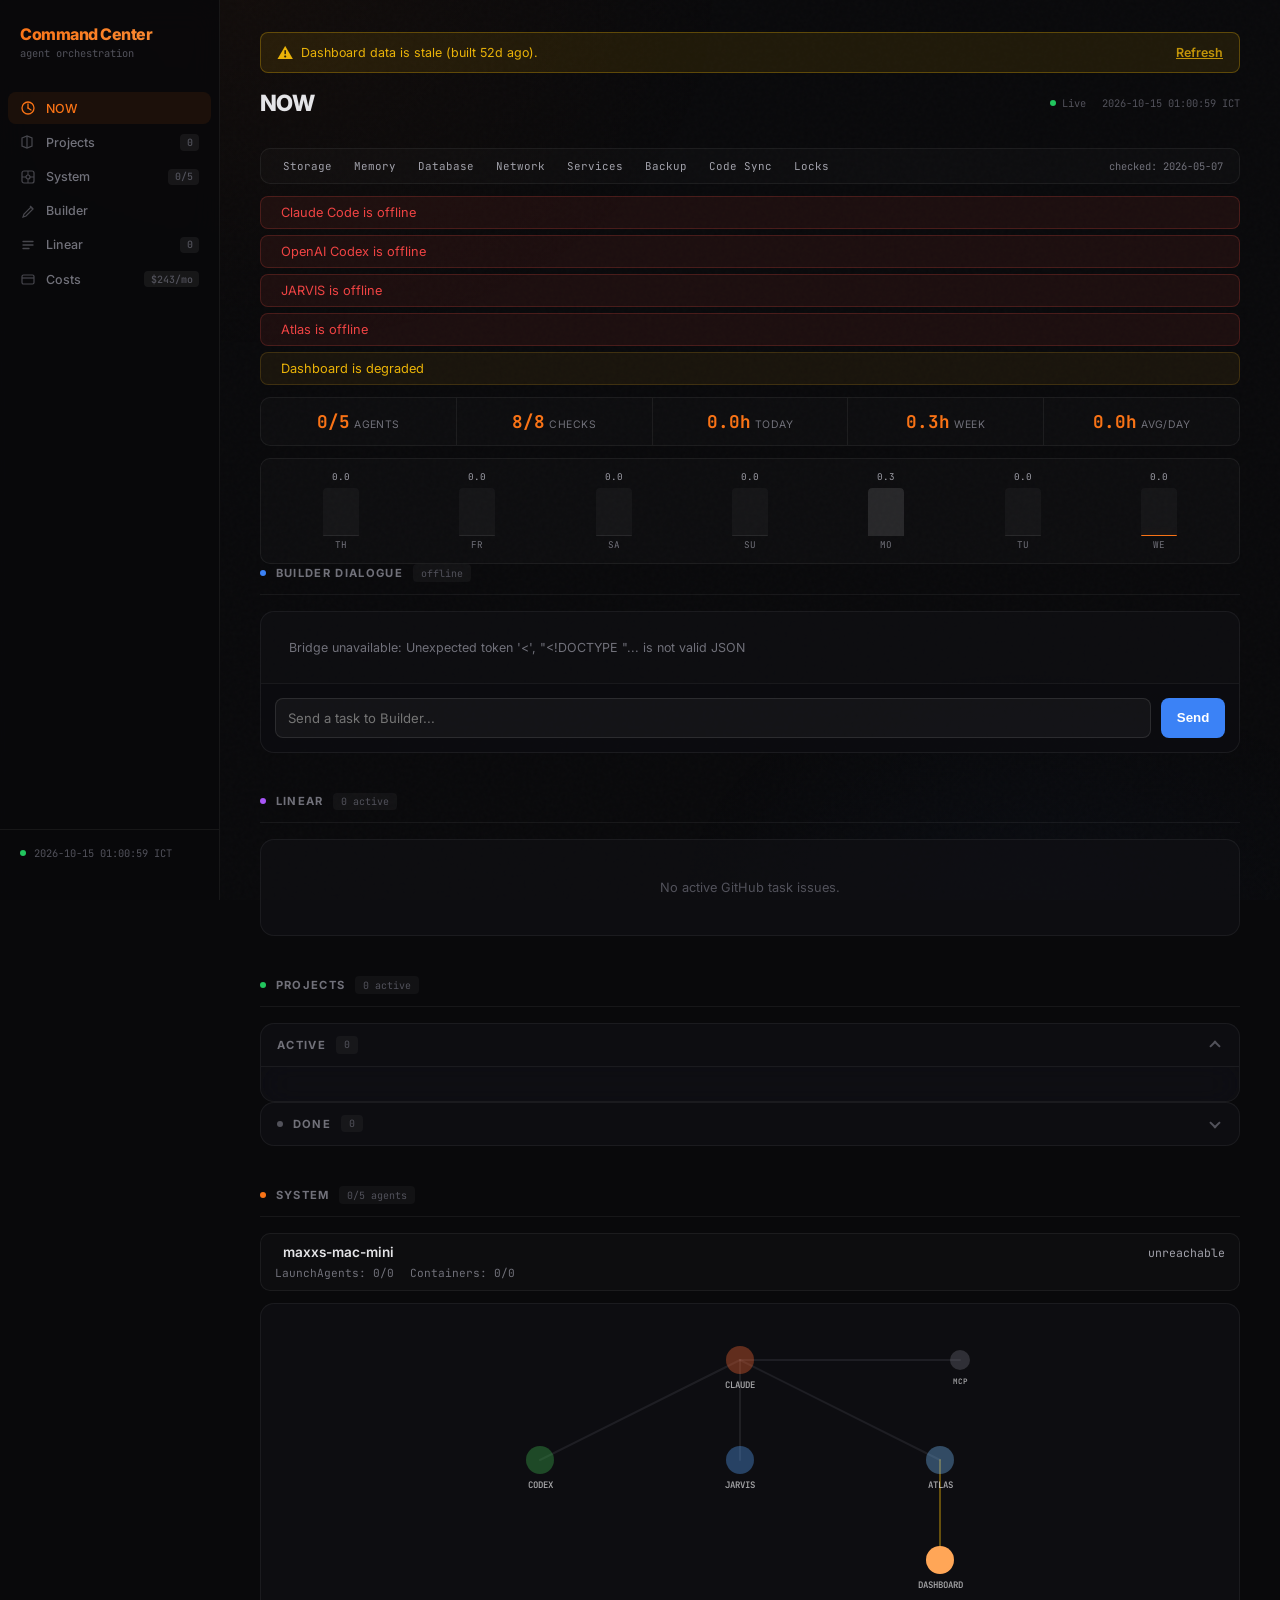
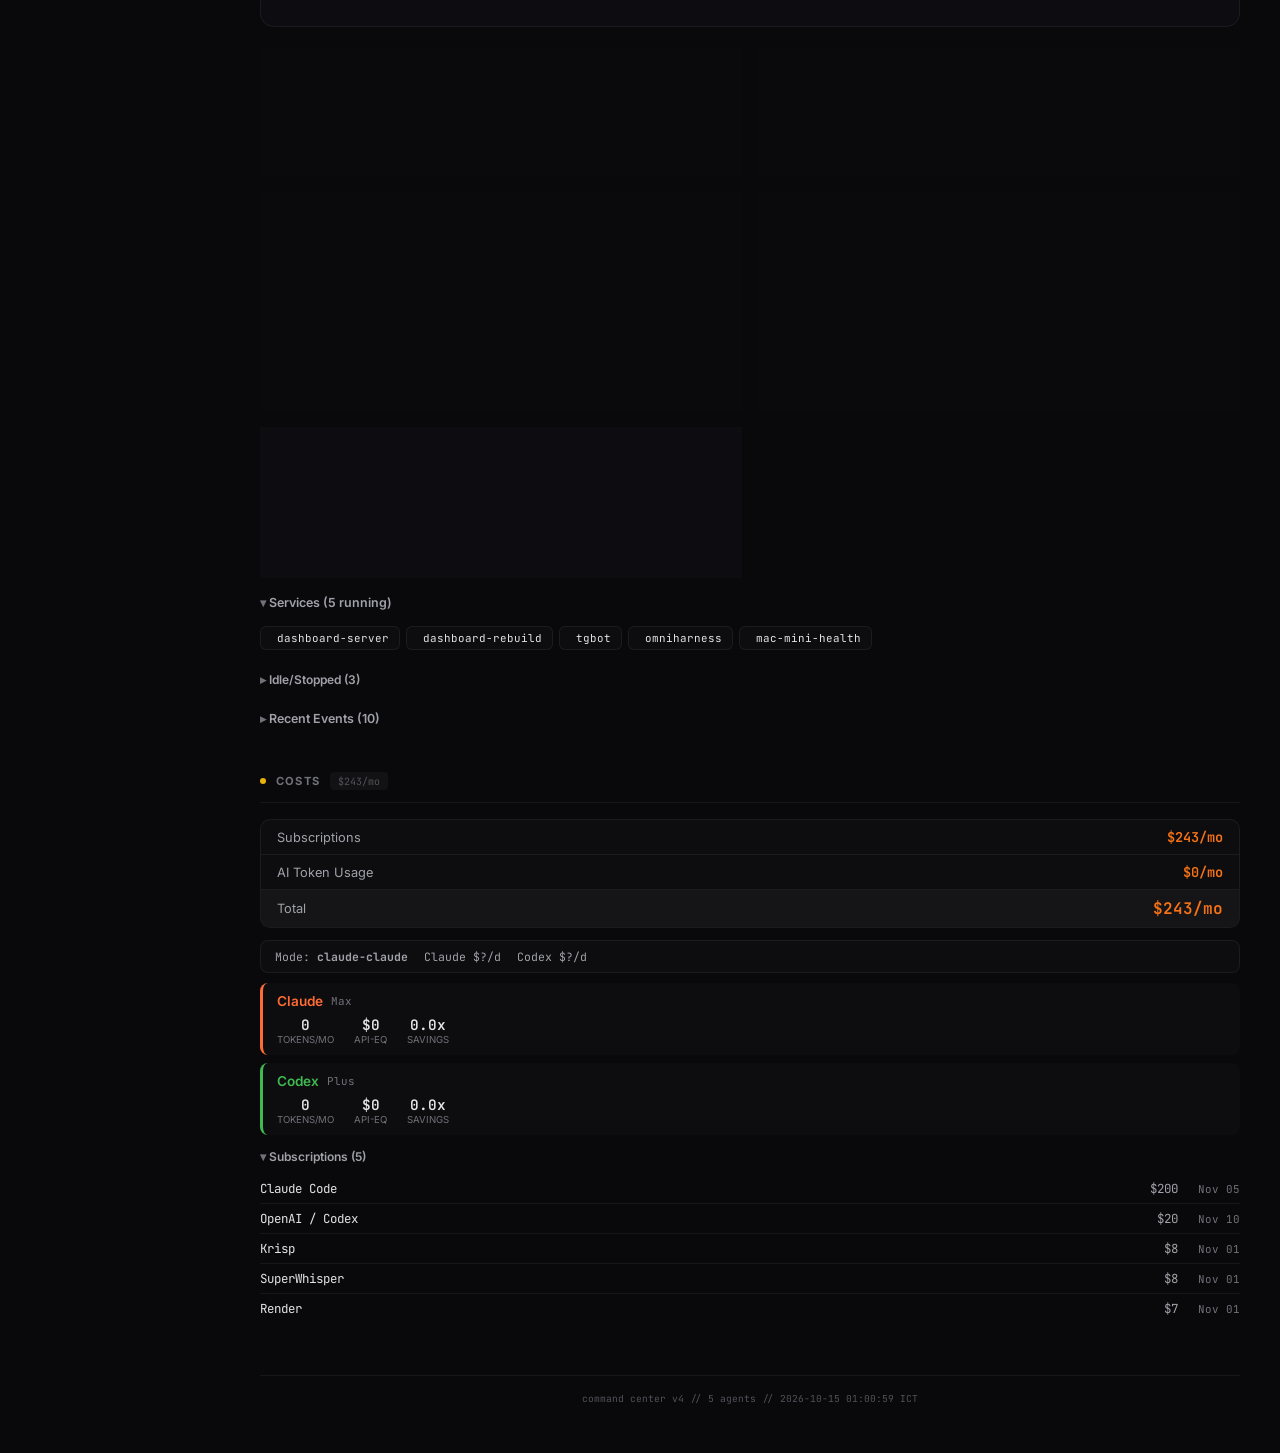
==== commit c2065d32: "auto-update dashboard 2026-10-14 18:42 UTC" ====
--- a/index.html
+++ b/index.html
@@ -3,7 +3,7 @@
 <head>
 <meta charset="UTF-8">
 <meta name="viewport" content="width=device-width, initial-scale=1.0">
-<title>Common Center</title>
+<title>Command Center</title>
 <link href="https://fonts.googleapis.com/css2?family=Inter:wght@400;500;600;700;800;900&family=JetBrains+Mono:wght@400;500;700&display=swap" rel="stylesheet">
 <style>
 /* ── Design tokens ── */
@@ -166,7 +166,6 @@
 .main {
     margin-left: 220px;
     flex: 1;
-    min-width: 0;
     padding: 2rem 2.5rem;
     max-width: 1320px;
 }
@@ -1437,11 +1436,28 @@
     min-width: 55px;
 }
 .linear-title {
+    display: block;
     font-size: 0.78rem;
     color: var(--text);
     font-weight: 500;
+    white-space: nowrap;
+    overflow: hidden;
+    text-overflow: ellipsis;
+}
+.linear-main {
     flex: 1;
     min-width: 0;
+    display: flex;
+    flex-direction: column;
+    gap: 0.16rem;
+}
+.linear-meta {
+    display: flex;
+    align-items: center;
+    gap: 0.45rem;
+    font-size: 0.55rem;
+    font-family: 'JetBrains Mono', monospace;
+    color: var(--dim);
     white-space: nowrap;
     overflow: hidden;
     text-overflow: ellipsis;
@@ -1460,6 +1476,16 @@
     background: rgba(168,85,247,0.1);
     color: var(--purple);
     font-weight: 600;
+    white-space: nowrap;
+}
+.linear-source {
+    font-size: 0.5rem;
+    font-family: 'JetBrains Mono', monospace;
+    padding: 0.1rem 0.3rem;
+    border-radius: 3px;
+    background: rgba(6,182,212,0.1);
+    color: var(--cyan);
+    font-weight: 700;
     white-space: nowrap;
 }
 .linear-state {
@@ -1936,8 +1962,6 @@
     .stats { grid-template-columns: repeat(3, 1fr); }
     .caps-grid { grid-template-columns: repeat(2, 1fr); }
     .orch-agents-detail { grid-template-columns: 1fr; }
-    .jpipe-grid { grid-template-columns: repeat(2, minmax(0, 1fr)); }
-    .jpipe-unsynced { grid-template-columns: repeat(2, minmax(0, 1fr)); }
 }
 /* ── Phase 3: Sparklines ── */
 .sparklines-row {
@@ -2359,7 +2383,7 @@
 }
 @media (max-width: 768px) {
     .sidebar { display: none; }
-    .main { margin-left: 0; padding: 1rem; width: 100%; max-width: 100%; }
+    .main { margin-left: 0; padding: 1rem; }
     .agents { grid-template-columns: 1fr; }
     .stats { grid-template-columns: repeat(2, 1fr); }
     .caps-grid { grid-template-columns: 1fr; }
@@ -2370,11 +2394,6 @@
     .topbar { flex-direction: column; gap: 0.5rem; align-items: flex-start; }
     .cmd-dialog { width: 95vw; }
     .frac-summary { grid-template-columns: repeat(3, 1fr); }
-    .jpipe-head { flex-direction: column; align-items: flex-start; gap: 0.55rem; }
-    .jpipe-grid { grid-template-columns: 1fr; }
-    .jpipe-meta { grid-template-columns: repeat(2, minmax(0, 1fr)); }
-    .jpipe-signals,
-    .jpipe-unsynced { grid-template-columns: 1fr; }
 }
 
 /* ── Real Agent sub-items ── */
@@ -2784,201 +2803,6 @@
     background: rgba(249,115,22,0.08); color: var(--accent); border: 1px solid rgba(249,115,22,0.15);
 }
 
-/* ── JARVIS Pipeline ── */
-.jpipe-card {
-    background: rgba(255,255,255,0.02);
-    border: 1px solid var(--border);
-    border-radius: 10px;
-    padding: 14px 16px;
-    margin-bottom: 12px;
-}
-.jpipe-card.jpipe-green { border-color: rgba(34,197,94,0.18); }
-.jpipe-card.jpipe-yellow { border-color: rgba(234,179,8,0.22); }
-.jpipe-card.jpipe-red { border-color: rgba(239,68,68,0.24); }
-.jpipe-head {
-    display: flex;
-    align-items: flex-start;
-    justify-content: space-between;
-    gap: 1rem;
-    margin-bottom: 0.85rem;
-}
-.jpipe-kicker {
-    font-family: 'JetBrains Mono', monospace;
-    font-size: 0.58rem;
-    color: var(--muted);
-    text-transform: uppercase;
-    letter-spacing: 0.1em;
-    margin-bottom: 0.2rem;
-}
-.jpipe-title {
-    font-size: 1rem;
-    font-weight: 800;
-    color: var(--text);
-    letter-spacing: 0;
-}
-.jpipe-state {
-    display: flex;
-    align-items: center;
-    gap: 0.4rem;
-    font-family: 'JetBrains Mono', monospace;
-    font-size: 0.65rem;
-    color: var(--text2);
-    background: rgba(255,255,255,0.05);
-    border: 1px solid var(--border);
-    border-radius: 999px;
-    padding: 0.25rem 0.55rem;
-    white-space: nowrap;
-}
-.jpipe-grid {
-    display: grid;
-    grid-template-columns: repeat(3, minmax(0, 1fr));
-    gap: 0.45rem;
-    margin-bottom: 0.8rem;
-}
-.jpipe-check {
-    display: grid;
-    grid-template-columns: auto 1fr;
-    gap: 0.2rem 0.4rem;
-    align-items: center;
-    min-width: 0;
-    background: rgba(255,255,255,0.03);
-    border: 1px solid rgba(255,255,255,0.055);
-    border-radius: 8px;
-    padding: 0.5rem 0.55rem;
-}
-.jpipe-check-label {
-    font-size: 0.68rem;
-    font-weight: 700;
-    color: var(--text);
-}
-.jpipe-check-detail {
-    grid-column: 2;
-    font-family: 'JetBrains Mono', monospace;
-    font-size: 0.62rem;
-    color: var(--muted);
-    overflow: hidden;
-    text-overflow: ellipsis;
-    white-space: nowrap;
-}
-.jpipe-meta {
-    display: grid;
-    grid-template-columns: repeat(4, minmax(0, 1fr));
-    gap: 0.5rem;
-    margin-bottom: 0.8rem;
-}
-.jpipe-meta div {
-    border-top: 1px solid var(--border);
-    padding-top: 0.45rem;
-    min-width: 0;
-}
-.jpipe-meta span,
-.jpipe-latest span {
-    display: block;
-    font-size: 0.55rem;
-    color: var(--muted);
-    text-transform: uppercase;
-    letter-spacing: 0.08em;
-    font-weight: 700;
-    margin-bottom: 0.18rem;
-}
-.jpipe-meta strong,
-.jpipe-latest strong {
-    display: block;
-    font-family: 'JetBrains Mono', monospace;
-    font-size: 0.68rem;
-    color: var(--text2);
-    overflow: hidden;
-    text-overflow: ellipsis;
-    white-space: nowrap;
-}
-.jpipe-latest {
-    background: rgba(255,255,255,0.025);
-    border: 1px solid var(--border);
-    border-radius: 8px;
-    padding: 0.55rem 0.65rem;
-    margin-bottom: 0.65rem;
-}
-.jpipe-signals {
-    display: grid;
-    grid-template-columns: repeat(2, minmax(0, 1fr));
-    gap: 0.55rem;
-    margin-bottom: 0.65rem;
-}
-.jpipe-signal {
-    min-width: 0;
-    background: rgba(255,255,255,0.025);
-    border: 1px solid var(--border);
-    border-radius: 8px;
-    padding: 0.55rem 0.65rem;
-}
-.jpipe-signal span,
-.jpipe-unsynced-item span {
-    display: block;
-    font-size: 0.55rem;
-    color: var(--muted);
-    text-transform: uppercase;
-    letter-spacing: 0.08em;
-    font-weight: 700;
-    margin-bottom: 0.18rem;
-}
-.jpipe-signal strong,
-.jpipe-unsynced-item strong {
-    display: block;
-    font-family: 'JetBrains Mono', monospace;
-    font-size: 0.67rem;
-    color: var(--text2);
-    overflow: hidden;
-    text-overflow: ellipsis;
-    white-space: nowrap;
-}
-.jpipe-signal em {
-    display: block;
-    margin-top: 0.18rem;
-    font-style: normal;
-    font-size: 0.64rem;
-    color: var(--muted);
-    overflow: hidden;
-    text-overflow: ellipsis;
-    white-space: nowrap;
-}
-.jpipe-unsynced {
-    display: grid;
-    grid-template-columns: repeat(3, minmax(0, 1fr));
-    gap: 0.45rem;
-    margin-bottom: 0.65rem;
-}
-.jpipe-unsynced-item,
-.jpipe-empty {
-    min-width: 0;
-    background: rgba(234,179,8,0.045);
-    border: 1px solid rgba(234,179,8,0.12);
-    border-radius: 8px;
-    padding: 0.48rem 0.55rem;
-}
-.jpipe-empty {
-    grid-column: 1 / -1;
-    font-size: 0.68rem;
-    color: var(--muted);
-}
-.jpipe-warnings {
-    display: grid;
-    gap: 0.35rem;
-    margin-bottom: 0.65rem;
-}
-.jpipe-warnings div {
-    display: flex;
-    align-items: center;
-    gap: 0.4rem;
-    min-width: 0;
-    font-size: 0.68rem;
-    color: var(--text2);
-}
-.jpipe-next {
-    font-size: 0.72rem;
-    color: var(--text2);
-    line-height: 1.45;
-}
-
 /* ── System Section ── */
 .sys-m4 {
     padding: 10px 14px; margin-bottom: 12px;
@@ -3103,4411 +2927,6 @@
 .cost-sub-cost { color: var(--text2); min-width: 40px; text-align: right; }
 .cost-sub-renew { font-size: 0.68rem; min-width: 50px; text-align: right; }
 
-/* ── Agent Workshop ── */
-.workshop-shell {
-    display: grid;
-    grid-template-columns: minmax(0, 1fr) 340px;
-    gap: 1rem;
-    align-items: stretch;
-}
-.workshop-main,
-.workshop-side {
-    background: var(--card);
-    border: 1px solid var(--border);
-    border-radius: var(--radius);
-    backdrop-filter: var(--glass);
-}
-.workshop-main {
-    min-width: 0;
-    padding: 1rem;
-}
-.workshop-metrics {
-    display: grid;
-    grid-template-columns: repeat(4, minmax(0, 1fr));
-    gap: 0.6rem;
-    margin-bottom: 0.85rem;
-}
-.workshop-metrics div {
-    min-width: 0;
-    background: rgba(255,255,255,0.04);
-    border: 1px solid var(--border);
-    border-radius: 8px;
-    padding: 0.55rem 0.65rem;
-}
-.workshop-metrics span {
-    display: block;
-    font-family: 'JetBrains Mono', monospace;
-    font-size: 1.05rem;
-    font-weight: 800;
-    color: var(--text);
-    line-height: 1.1;
-}
-.workshop-metrics em {
-    display: block;
-    margin-top: 0.2rem;
-    font-size: 0.58rem;
-    color: var(--dim);
-    font-style: normal;
-    text-transform: uppercase;
-    letter-spacing: 0.08em;
-}
-.workshop-board {
-    position: relative;
-    min-height: 460px;
-    overflow: hidden;
-    border-radius: 10px;
-    border: 1px solid rgba(255,255,255,0.07);
-    background:
-        linear-gradient(90deg, rgba(255,255,255,0.025) 1px, transparent 1px),
-        linear-gradient(0deg, rgba(255,255,255,0.025) 1px, transparent 1px),
-        linear-gradient(135deg, rgba(249,115,22,0.08), rgba(6,182,212,0.05) 42%, rgba(34,197,94,0.04));
-    background-size: 48px 48px, 48px 48px, auto;
-}
-.workshop-routes {
-    position: absolute;
-    inset: 0;
-    width: 100%;
-    height: 100%;
-    pointer-events: none;
-}
-.workshop-routes path {
-    fill: none;
-    stroke: rgba(255,255,255,0.18);
-    stroke-width: 4;
-    stroke-linecap: round;
-    stroke-dasharray: 12 12;
-}
-.workshop-room {
-    position: absolute;
-    min-width: 106px;
-    height: 42px;
-    display: flex;
-    align-items: center;
-    justify-content: center;
-    padding: 0 0.65rem;
-    border: 1px solid rgba(255,255,255,0.09);
-    border-radius: 8px;
-    background: rgba(9,9,11,0.72);
-    color: var(--text2);
-    font-size: 0.68rem;
-    font-weight: 700;
-    text-transform: uppercase;
-    letter-spacing: 0.06em;
-}
-.workshop-room-code { border-color: rgba(249,115,22,0.22); }
-.workshop-room-runtime { border-color: rgba(34,197,94,0.18); }
-.workshop-room-memory { border-color: rgba(6,182,212,0.2); }
-.workshop-room-git { border-color: rgba(168,85,247,0.2); }
-.workshop-agent {
-    position: absolute;
-    width: 134px;
-    min-height: 92px;
-    transform: translate(-50%, -50%);
-    display: grid;
-    grid-template-columns: 34px 1fr;
-    grid-template-rows: auto auto auto;
-    column-gap: 0.55rem;
-    align-items: center;
-    padding: 0.65rem;
-    border: 1px solid rgba(255,255,255,0.12);
-    border-radius: 8px;
-    background: rgba(17,17,21,0.92);
-    color: var(--text);
-    cursor: pointer;
-    text-align: left;
-    transition: border-color 0.2s, transform 0.2s, background 0.2s;
-    z-index: 2;
-}
-.workshop-agent:hover {
-    border-color: rgba(249,115,22,0.45);
-    transform: translate(-50%, -52%);
-}
-.workshop-figure {
-    grid-row: 1 / span 3;
-    position: relative;
-    width: 30px;
-    height: 54px;
-    justify-self: center;
-}
-.workshop-head,
-.workshop-body,
-.workshop-leg {
-    position: absolute;
-    display: block;
-    left: 50%;
-    transform: translateX(-50%);
-}
-.workshop-head {
-    top: 3px;
-    width: 18px;
-    height: 18px;
-    border-radius: 50%;
-    background: var(--text);
-    box-shadow: inset 0 -4px 0 rgba(0,0,0,0.22);
-}
-.workshop-body {
-    top: 24px;
-    width: 22px;
-    height: 20px;
-    border-radius: 6px;
-    background: var(--accent);
-}
-.workshop-leg {
-    top: 43px;
-    width: 6px;
-    height: 10px;
-    border-radius: 4px;
-    background: var(--text2);
-    transform-origin: 50% 0;
-}
-.workshop-leg-a { margin-left: -5px; }
-.workshop-leg-b { margin-left: 5px; }
-.workshop-agent-name {
-    min-width: 0;
-    font-size: 0.82rem;
-    font-weight: 800;
-    line-height: 1.1;
-}
-.workshop-agent-room {
-    min-width: 0;
-    margin-top: 0.16rem;
-    font-size: 0.6rem;
-    color: var(--dim);
-    line-height: 1.2;
-}
-.workshop-agent-state {
-    align-self: end;
-    margin-top: 0.35rem;
-    width: fit-content;
-    max-width: 100%;
-    font-family: 'JetBrains Mono', monospace;
-    font-size: 0.56rem;
-    color: var(--muted);
-    background: rgba(255,255,255,0.05);
-    border-radius: 5px;
-    padding: 0.12rem 0.35rem;
-    white-space: nowrap;
-}
-.workshop-agent.is-active {
-    border-color: rgba(59,130,246,0.38);
-}
-.workshop-agent.is-running {
-    background: rgba(17,24,39,0.96);
-    box-shadow: 0 0 0 1px rgba(59,130,246,0.22), 0 12px 28px rgba(0,0,0,0.22);
-}
-.workshop-agent.is-running .workshop-figure {
-    animation: workshopWalk 0.72s ease-in-out infinite;
-}
-.workshop-agent.is-running .workshop-leg-a {
-    animation: workshopLegA 0.72s ease-in-out infinite;
-}
-.workshop-agent.is-running .workshop-leg-b {
-    animation: workshopLegB 0.72s ease-in-out infinite;
-}
-.workshop-agent.is-pending {
-    border-color: rgba(234,179,8,0.34);
-}
-.workshop-agent.is-blocked,
-.workshop-agent.is-failed {
-    border-color: rgba(239,68,68,0.45);
-    box-shadow: 0 0 0 1px rgba(239,68,68,0.14);
-}
-.workshop-agent.is-done {
-    border-color: rgba(34,197,94,0.34);
-}
-@keyframes workshopWalk {
-    0%, 100% { transform: translateY(0); }
-    50% { transform: translateY(-3px); }
-}
-@keyframes workshopLegA {
-    0%, 100% { transform: translateX(-50%) rotate(-14deg); }
-    50% { transform: translateX(-50%) rotate(14deg); }
-}
-@keyframes workshopLegB {
-    0%, 100% { transform: translateX(-50%) rotate(14deg); }
-    50% { transform: translateX(-50%) rotate(-14deg); }
-}
-.workshop-marker {
-    position: absolute;
-    width: 34px;
-    height: 34px;
-    display: flex;
-    align-items: center;
-    justify-content: center;
-    transform: translate(-50%, -50%);
-    border: 1px solid rgba(255,255,255,0.18);
-    border-radius: 8px;
-    color: var(--bg);
-    font-family: 'JetBrains Mono', monospace;
-    font-size: 0.62rem;
-    font-weight: 900;
-    cursor: pointer;
-    z-index: 4;
-    box-shadow: 0 12px 28px rgba(0,0,0,0.35);
-}
-.workshop-marker-running {
-    background: var(--blue);
-    animation: workshopMarkerMove 1.2s ease-in-out infinite;
-}
-.workshop-marker-pending { background: var(--yellow); }
-.workshop-marker-blocked,
-.workshop-marker-failed { background: var(--red); }
-.workshop-marker-done { background: var(--green); }
-.workshop-marker-cancelled { background: var(--dim); }
-@keyframes workshopMarkerMove {
-    0%, 100% { margin-top: 0; }
-    50% { margin-top: -8px; }
-}
-.workshop-side {
-    min-width: 0;
-    display: flex;
-    flex-direction: column;
-    padding: 1rem;
-}
-.workshop-side-head {
-    display: flex;
-    justify-content: space-between;
-    gap: 0.75rem;
-    align-items: center;
-    margin-bottom: 0.8rem;
-}
-.workshop-side-kicker {
-    display: block;
-    font-size: 0.58rem;
-    color: var(--dim);
-    text-transform: uppercase;
-    letter-spacing: 0.08em;
-    font-weight: 700;
-    margin-bottom: 0.18rem;
-}
-.workshop-side-head strong {
-    display: block;
-    font-size: 0.95rem;
-}
-.workshop-icon-btn,
-.workshop-drawer-close {
-    width: 32px;
-    height: 32px;
-    border: 1px solid var(--border2);
-    border-radius: 8px;
-    background: rgba(255,255,255,0.05);
-    color: var(--text2);
-    font-family: 'JetBrains Mono', monospace;
-    font-weight: 800;
-    cursor: pointer;
-}
-.workshop-icon-btn:hover,
-.workshop-drawer-close:hover {
-    border-color: rgba(249,115,22,0.45);
-    color: var(--text);
-}
-.workshop-task-list {
-    display: flex;
-    flex-direction: column;
-    gap: 0.55rem;
-    overflow: auto;
-    max-height: 560px;
-    padding-right: 0.2rem;
-}
-.workshop-task {
-    width: 100%;
-    display: block;
-    border: 1px solid var(--border);
-    border-left: 3px solid var(--dim);
-    border-radius: 8px;
-    background: rgba(255,255,255,0.035);
-    color: var(--text);
-    padding: 0.65rem;
-    text-align: left;
-    cursor: pointer;
-}
-.workshop-task:hover {
-    border-color: rgba(249,115,22,0.34);
-}
-.workshop-task.is-selected {
-    border-color: rgba(6,182,212,0.48);
-    background: rgba(6,182,212,0.08);
-}
-.workshop-task-running { border-left-color: var(--blue); }
-.workshop-task-pending { border-left-color: var(--yellow); }
-.workshop-task-blocked,
-.workshop-task-failed { border-left-color: var(--red); }
-.workshop-task-done { border-left-color: var(--green); }
-.workshop-task-cancelled { border-left-color: var(--dim); opacity: 0.72; }
-.workshop-task-top {
-    display: grid;
-    grid-template-columns: minmax(70px, 1fr) auto auto;
-    gap: 0.45rem;
-    align-items: center;
-    margin-bottom: 0.42rem;
-}
-.workshop-task-top code {
-    min-width: 0;
-    font-size: 0.58rem;
-    color: var(--muted);
-    overflow: hidden;
-    text-overflow: ellipsis;
-}
-.workshop-task-top em,
-.workshop-task-top strong {
-    font-size: 0.55rem;
-    font-style: normal;
-    font-family: 'JetBrains Mono', monospace;
-    color: var(--dim);
-}
-.workshop-task-top strong {
-    color: var(--text2);
-    text-transform: uppercase;
-}
-.workshop-task-title {
-    display: block;
-    font-size: 0.72rem;
-    line-height: 1.35;
-    color: var(--text);
-}
-.workshop-task-meta {
-    display: block;
-    margin-top: 0.42rem;
-    font-size: 0.58rem;
-    color: var(--dim);
-    font-family: 'JetBrains Mono', monospace;
-}
-.workshop-empty {
-    color: var(--dim);
-    font-size: 0.75rem;
-    line-height: 1.45;
-    padding: 1rem;
-    border: 1px dashed var(--border2);
-    border-radius: 8px;
-}
-.workshop-marker.is-selected {
-    outline: 2px solid var(--cyan);
-    outline-offset: 3px;
-}
-.workshop-control {
-    min-width: 0;
-    margin-top: 1rem;
-    padding: 1rem;
-    border: 1px solid var(--border);
-    border-radius: var(--radius);
-    background: var(--card);
-    backdrop-filter: var(--glass);
-}
-.workshop-control-head {
-    display: flex;
-    justify-content: space-between;
-    gap: 1rem;
-    align-items: flex-start;
-    margin-bottom: 0.9rem;
-}
-.workshop-control-head strong {
-    display: block;
-    max-width: 760px;
-    font-size: 1rem;
-    line-height: 1.35;
-    overflow-wrap: anywhere;
-}
-.workshop-control-head > span {
-    flex-shrink: 0;
-    max-width: 360px;
-    border: 1px solid var(--border);
-    border-radius: 8px;
-    background: rgba(255,255,255,0.04);
-    padding: 0.45rem 0.6rem;
-    color: var(--text2);
-    font-family: 'JetBrains Mono', monospace;
-    font-size: 0.62rem;
-    line-height: 1.35;
-    overflow-wrap: anywhere;
-}
-.workshop-causal-grid {
-    display: grid;
-    grid-template-columns: minmax(0, 1.35fr) minmax(260px, 0.85fr);
-    gap: 0.85rem;
-}
-.workshop-causal-panel {
-    min-width: 0;
-    border: 1px solid var(--border);
-    border-radius: 8px;
-    background: rgba(255,255,255,0.035);
-    padding: 0.85rem;
-}
-.workshop-causal-panel-wide {
-    grid-row: span 2;
-}
-.workshop-flow {
-    min-width: 0;
-    display: flex;
-    flex-direction: column;
-    gap: 0.55rem;
-}
-.workshop-flow-step {
-    min-width: 0;
-    display: grid;
-    grid-template-columns: minmax(0, 1fr) 74px;
-    gap: 0.55rem;
-    align-items: stretch;
-}
-.workshop-flow-step:last-child {
-    grid-template-columns: minmax(0, 1fr);
-}
-.workshop-flow-node {
-    min-width: 0;
-    border: 1px solid var(--border2);
-    border-left: 3px solid var(--dim);
-    border-radius: 8px;
-    background: rgba(9,9,11,0.66);
-    padding: 0.7rem;
-}
-.workshop-flow-node strong {
-    display: block;
-    margin-bottom: 0.28rem;
-    font-size: 0.82rem;
-    line-height: 1.2;
-    color: var(--text);
-}
-.workshop-flow-node span {
-    display: block;
-    color: var(--text2);
-    font-size: 0.68rem;
-    line-height: 1.4;
-    overflow-wrap: anywhere;
-}
-.workshop-flow-edge {
-    display: flex;
-    align-items: center;
-    justify-content: center;
-    min-width: 0;
-    color: var(--dim);
-    font-family: 'JetBrains Mono', monospace;
-    font-size: 0.56rem;
-    text-transform: uppercase;
-    letter-spacing: 0.06em;
-}
-.workshop-flow-edge::before {
-    content: "";
-    flex: 1;
-    height: 1px;
-    background: var(--border2);
-}
-.workshop-flow-edge span {
-    border: 1px solid var(--border2);
-    border-radius: 999px;
-    background: rgba(255,255,255,0.04);
-    padding: 0.16rem 0.32rem;
-}
-.workshop-flow-user .workshop-flow-node { border-left-color: var(--blue); }
-.workshop-flow-core .workshop-flow-node { border-left-color: var(--accent); }
-.workshop-flow-bridge .workshop-flow-node { border-left-color: var(--purple); }
-.workshop-flow-agent .workshop-flow-node { border-left-color: var(--cyan); }
-.workshop-flow-tool .workshop-flow-node { border-left-color: var(--yellow); }
-.workshop-flow-running .workshop-flow-node { border-left-color: var(--blue); }
-.workshop-flow-pending .workshop-flow-node { border-left-color: var(--yellow); }
-.workshop-flow-done .workshop-flow-node { border-left-color: var(--green); }
-.workshop-flow-blocked .workshop-flow-node,
-.workshop-flow-failed .workshop-flow-node { border-left-color: var(--red); }
-.workshop-reasons,
-.workshop-causal-timeline {
-    display: flex;
-    flex-direction: column;
-    gap: 0.55rem;
-}
-.workshop-reason,
-.workshop-time-event {
-    min-width: 0;
-    border: 1px solid var(--border);
-    border-radius: 8px;
-    background: rgba(9,9,11,0.5);
-    padding: 0.65rem;
-    color: var(--text2);
-    font-size: 0.68rem;
-    line-height: 1.45;
-    overflow-wrap: anywhere;
-}
-.workshop-time-meta {
-    display: flex;
-    flex-wrap: wrap;
-    gap: 0.4rem;
-    align-items: center;
-    margin-bottom: 0.42rem;
-    color: var(--dim);
-    font-family: 'JetBrains Mono', monospace;
-    font-size: 0.56rem;
-}
-.workshop-time-meta strong {
-    color: var(--text2);
-}
-.workshop-time-meta em {
-    color: var(--muted);
-    font-style: normal;
-}
-.workshop-time-event p {
-    margin: 0;
-    color: var(--text2);
-}
-.workshop-drawer {
-    position: fixed;
-    inset: 0;
-    z-index: 50;
-    display: flex;
-    justify-content: flex-end;
-    background: rgba(0,0,0,0.42);
-}
-.workshop-drawer.hidden {
-    display: none;
-}
-.workshop-drawer-panel {
-    width: min(620px, 100vw);
-    height: 100vh;
-    overflow: auto;
-    background: rgba(12,12,16,0.98);
-    border-left: 1px solid var(--border2);
-    padding: 1.2rem;
-    box-shadow: -18px 0 48px rgba(0,0,0,0.35);
-}
-.workshop-drawer-close {
-    position: sticky;
-    top: 0;
-    float: right;
-    z-index: 2;
-}
-.workshop-drawer-head {
-    clear: both;
-    display: flex;
-    justify-content: space-between;
-    gap: 1rem;
-    align-items: flex-start;
-    padding-bottom: 1rem;
-    border-bottom: 1px solid var(--border);
-}
-.workshop-drawer-head h3 {
-    font-size: 1.05rem;
-    line-height: 1.35;
-    font-weight: 800;
-}
-.workshop-drawer-state {
-    flex-shrink: 0;
-    border-left-width: 0;
-    border-radius: 6px;
-    padding: 0.25rem 0.45rem;
-    font-size: 0.62rem;
-    font-family: 'JetBrains Mono', monospace;
-    text-transform: uppercase;
-    background: rgba(255,255,255,0.06);
-}
-.workshop-drawer-grid {
-    display: grid;
-    grid-template-columns: repeat(2, minmax(0, 1fr));
-    gap: 0.65rem;
-    margin: 1rem 0;
-}
-.workshop-drawer-grid div {
-    min-width: 0;
-    border: 1px solid var(--border);
-    border-radius: 8px;
-    background: rgba(255,255,255,0.035);
-    padding: 0.7rem;
-}
-.workshop-drawer-grid span {
-    display: block;
-    margin-bottom: 0.25rem;
-    font-size: 0.56rem;
-    color: var(--dim);
-    text-transform: uppercase;
-    letter-spacing: 0.08em;
-}
-.workshop-drawer-grid strong {
-    display: block;
-    min-width: 0;
-    overflow-wrap: anywhere;
-    font-size: 0.75rem;
-    font-family: 'JetBrains Mono', monospace;
-    color: var(--text2);
-}
-.workshop-trace {
-    display: flex;
-    flex-direction: column;
-    gap: 0.7rem;
-}
-.workshop-trace-msg {
-    border: 1px solid var(--border);
-    border-radius: 8px;
-    background: rgba(255,255,255,0.035);
-    overflow: hidden;
-}
-.workshop-trace-meta {
-    display: flex;
-    flex-wrap: wrap;
-    gap: 0.45rem;
-    align-items: center;
-    padding: 0.55rem 0.7rem;
-    border-bottom: 1px solid var(--border);
-    font-family: 'JetBrains Mono', monospace;
-    font-size: 0.56rem;
-    color: var(--dim);
-}
-.workshop-trace-meta strong {
-    color: var(--text2);
-}
-.workshop-trace-meta em {
-    color: var(--muted);
-    font-style: normal;
-}
-.workshop-trace-body {
-    white-space: pre-wrap;
-    overflow-wrap: anywhere;
-    padding: 0.7rem;
-    font-size: 0.72rem;
-    line-height: 1.45;
-    color: var(--text2);
-}
-@media (max-width: 1120px) {
-    .workshop-shell {
-        grid-template-columns: 1fr;
-    }
-    .workshop-causal-grid {
-        grid-template-columns: 1fr;
-    }
-    .workshop-causal-panel-wide {
-        grid-row: auto;
-    }
-    .workshop-task-list {
-        max-height: 360px;
-    }
-}
-@media (max-width: 760px) {
-    .workshop-main,
-    .workshop-side {
-        padding: 0.75rem;
-    }
-    .workshop-metrics {
-        grid-template-columns: repeat(2, minmax(0, 1fr));
-    }
-    .workshop-board {
-        min-height: 640px;
-    }
-    .workshop-agent {
-        width: 128px;
-    }
-    .workshop-agent[data-workshop-agent="ROUTER"] { left: 28% !important; top: 13% !important; }
-    .workshop-agent[data-workshop-agent="PLANNER"] { left: 72% !important; top: 13% !important; }
-    .workshop-agent[data-workshop-agent="BUILDER"] { left: 28% !important; top: 36% !important; }
-    .workshop-agent[data-workshop-agent="TESTER"] { left: 72% !important; top: 36% !important; }
-    .workshop-agent[data-workshop-agent="DEPLOYER"] { left: 72% !important; top: 66% !important; }
-    .workshop-agent[data-workshop-agent="VAULT"] { left: 28% !important; top: 66% !important; }
-    .workshop-agent[data-workshop-agent="GITHUB"] { left: 50% !important; top: 88% !important; }
-    .workshop-room {
-        opacity: 0.32;
-    }
-    .workshop-control {
-        padding: 0.75rem;
-    }
-    .workshop-control-head {
-        flex-direction: column;
-    }
-    .workshop-control-head > span {
-        width: 100%;
-        max-width: none;
-    }
-    .workshop-flow-step,
-    .workshop-flow-step:last-child {
-        grid-template-columns: 1fr;
-    }
-    .workshop-flow-edge {
-        min-height: 24px;
-    }
-    .workshop-flow-edge::before {
-        max-width: 42%;
-    }
-    .workshop-drawer-grid {
-        grid-template-columns: 1fr;
-    }
-}
-
-/* ── Agent Theater: human-readable agent scene ── */
-.topbar-secondary {
-    margin-top: 2.75rem;
-}
-
-.theater-section {
-    margin-bottom: 3rem;
-}
-
-.theater-head {
-    border-bottom-color: rgba(34,197,94,0.18);
-}
-
-.theater-layout {
-    display: grid;
-    grid-template-columns: minmax(0, 1.55fr) minmax(310px, 0.72fr);
-    gap: 1rem;
-    align-items: stretch;
-}
-
-.operator-status {
-    display: grid;
-    grid-template-columns: 0.9fr 0.9fr 1.35fr 1.35fr;
-    gap: 0.7rem;
-    margin-bottom: 0.9rem;
-}
-
-.operator-card {
-    min-height: 68px;
-    border: 1px solid rgba(255,255,255,0.08);
-    border-radius: 8px;
-    background: rgba(17,17,21,0.76);
-    padding: 0.75rem 0.85rem;
-    display: grid;
-    align-content: center;
-    gap: 0.25rem;
-}
-
-.operator-label {
-    color: var(--muted);
-    font-family: 'JetBrains Mono', monospace;
-    font-size: 0.58rem;
-    letter-spacing: 0.08em;
-    text-transform: uppercase;
-}
-
-.operator-card strong {
-    color: var(--text);
-    font-size: 0.78rem;
-    line-height: 1.25;
-    overflow-wrap: anywhere;
-}
-
-.theater-stage,
-.theater-panel {
-    background: rgba(14,14,18,0.82);
-    border: 1px solid var(--border);
-    border-radius: 8px;
-    position: relative;
-    overflow: hidden;
-}
-
-.theater-stage {
-    min-height: 560px;
-    isolation: isolate;
-    background:
-        linear-gradient(90deg, rgba(255,255,255,0.025) 1px, transparent 1px),
-        linear-gradient(180deg, rgba(255,255,255,0.025) 1px, transparent 1px),
-        rgba(12,12,16,0.92);
-    background-size: 58px 58px;
-}
-
-.theater-stage::before {
-    content: "";
-    position: absolute;
-    inset: 14px;
-    border: 1px solid rgba(255,255,255,0.045);
-    border-radius: 8px;
-    pointer-events: none;
-    z-index: 0;
-}
-
-.theater-map {
-    position: absolute;
-    inset: 16px;
-    width: calc(100% - 32px);
-    height: calc(100% - 32px);
-    z-index: 1;
-}
-
-.theater-track {
-    fill: none;
-    stroke: rgba(255,255,255,0.18);
-    stroke-width: 3;
-    stroke-dasharray: 7 12;
-    stroke-linecap: round;
-}
-
-.theater-track-main { stroke: rgba(6,182,212,0.36); }
-.theater-track-memory { stroke: rgba(34,197,94,0.28); }
-.theater-track-git { stroke: rgba(168,85,247,0.27); }
-.theater-track-deploy { stroke: rgba(249,115,22,0.32); }
-
-.theater-station {
-    position: absolute;
-    left: calc(var(--x) * 1%);
-    top: calc(var(--y) * 1%);
-    transform: translate(-50%, -50%);
-    min-width: 86px;
-    height: 34px;
-    border: 1px solid rgba(255,255,255,0.1);
-    background: rgba(255,255,255,0.055);
-    color: var(--text2);
-    border-radius: 8px;
-    display: flex;
-    align-items: center;
-    justify-content: center;
-    font-family: 'JetBrains Mono', monospace;
-    font-size: 0.63rem;
-    letter-spacing: 0.02em;
-    z-index: 2;
-}
-
-.theater-station-user { border-color: rgba(59,130,246,0.24); }
-.theater-station-core { border-color: rgba(249,115,22,0.28); }
-.theater-station-queue { border-color: rgba(168,85,247,0.25); }
-.theater-station-code { border-color: rgba(6,182,212,0.28); }
-.theater-station-test { border-color: rgba(234,179,8,0.28); }
-.theater-station-prod { border-color: rgba(34,197,94,0.28); }
-.theater-station-memory { border-color: rgba(20,184,166,0.28); }
-.theater-station-git { border-color: rgba(236,72,153,0.22); }
-
-.theater-person-card {
-    position: absolute;
-    left: calc(var(--x) * 1%);
-    top: calc(var(--y) * 1% + 54px);
-    transform: translate(-50%, -50%);
-    width: 96px;
-    min-height: 118px;
-    border: 1px solid rgba(255,255,255,0.095);
-    background: rgba(9,9,11,0.72);
-    color: var(--text);
-    border-radius: 8px;
-    padding: 10px 8px 8px;
-    display: grid;
-    justify-items: center;
-    gap: 4px;
-    cursor: pointer;
-    z-index: 5;
-    transition: border-color 0.16s, transform 0.16s, background 0.16s;
-}
-
-.theater-person-card:hover {
-    border-color: rgba(255,255,255,0.18);
-    transform: translate(-50%, calc(-50% - 2px));
-}
-
-.theater-person {
-    position: relative;
-    width: 38px;
-    height: 54px;
-    display: block;
-}
-
-.theater-person-head,
-.theater-person-torso,
-.theater-person-arm,
-.theater-person-leg {
-    position: absolute;
-    left: 50%;
-    transform: translateX(-50%);
-    background: var(--cyan);
-    box-shadow: 0 0 14px rgba(6,182,212,0.18);
-}
-
-.theater-person-head {
-    top: 2px;
-    width: 18px;
-    height: 18px;
-    border-radius: 50%;
-    background: #f8fafc;
-    box-shadow: inset 0 -4px 0 rgba(6,182,212,0.28), 0 0 18px rgba(255,255,255,0.12);
-}
-
-.theater-person-torso {
-    top: 23px;
-    width: 24px;
-    height: 22px;
-    border-radius: 8px 8px 5px 5px;
-    background: var(--cyan);
-}
-
-.theater-person-arm {
-    top: 26px;
-    width: 5px;
-    height: 20px;
-    border-radius: 999px;
-    transform-origin: top center;
-}
-
-.theater-person-arm-a {
-    margin-left: -17px;
-    transform: rotate(18deg);
-}
-
-.theater-person-arm-b {
-    margin-left: 17px;
-    transform: rotate(-18deg);
-}
-
-.theater-person-leg {
-    top: 43px;
-    width: 6px;
-    height: 17px;
-    border-radius: 999px;
-    transform-origin: top center;
-    background: #93c5fd;
-}
-
-.theater-person-leg-a {
-    margin-left: -6px;
-    transform: rotate(8deg);
-}
-
-.theater-person-leg-b {
-    margin-left: 6px;
-    transform: rotate(-8deg);
-}
-
-.theater-person-name {
-    font-size: 0.68rem;
-    font-weight: 800;
-    line-height: 1.05;
-    max-width: 80px;
-    overflow-wrap: anywhere;
-}
-
-.theater-person-job {
-    font-size: 0.56rem;
-    color: var(--muted);
-    font-family: 'JetBrains Mono', monospace;
-    line-height: 1.1;
-    max-width: 78px;
-    overflow-wrap: anywhere;
-}
-
-.theater-person-state {
-    min-width: 56px;
-    height: 18px;
-    padding: 0 6px;
-    border-radius: 999px;
-    display: inline-flex;
-    align-items: center;
-    justify-content: center;
-    background: rgba(255,255,255,0.055);
-    color: var(--muted);
-    font-family: 'JetBrains Mono', monospace;
-    font-size: 0.52rem;
-    white-space: nowrap;
-}
-
-.theater-person-card.is-active {
-    border-color: rgba(6,182,212,0.46);
-    background: rgba(6,182,212,0.08);
-}
-
-.theater-person-card.is-running .theater-person {
-    animation: theaterPersonWalk 0.68s ease-in-out infinite;
-}
-
-.theater-person-card.is-running .theater-person-arm-a,
-.theater-person-card.is-running .theater-person-leg-b {
-    animation: theaterLimbA 0.68s ease-in-out infinite;
-}
-
-.theater-person-card.is-running .theater-person-arm-b,
-.theater-person-card.is-running .theater-person-leg-a {
-    animation: theaterLimbB 0.68s ease-in-out infinite;
-}
-
-.theater-person-card.is-blocked,
-.theater-person-card.is-failed {
-    border-color: rgba(239,68,68,0.48);
-    background: rgba(239,68,68,0.08);
-}
-
-.theater-person-card.is-done {
-    border-color: rgba(34,197,94,0.42);
-    background: rgba(34,197,94,0.075);
-}
-
-.theater-person-card.is-pending {
-    border-color: rgba(234,179,8,0.38);
-    background: rgba(234,179,8,0.07);
-}
-
-@keyframes theaterPersonWalk {
-    0%, 100% { transform: translateY(0); }
-    50% { transform: translateY(-3px); }
-}
-
-@keyframes theaterLimbA {
-    0%, 100% { transform: rotate(-18deg); }
-    50% { transform: rotate(22deg); }
-}
-
-@keyframes theaterLimbB {
-    0%, 100% { transform: rotate(18deg); }
-    50% { transform: rotate(-22deg); }
-}
-
-.theater-runners {
-    position: absolute;
-    inset: 0;
-    z-index: 6;
-    pointer-events: none;
-}
-
-.theater-runner {
-    position: absolute;
-    left: 0;
-    top: 0;
-    width: 74px;
-    min-height: 58px;
-    transform: translate(-50%, -50%);
-    display: grid;
-    justify-items: center;
-    gap: 3px;
-    transition: opacity 0.2s;
-}
-
-.theater-runner .theater-mini-person {
-    position: relative;
-    width: 24px;
-    height: 34px;
-    display: block;
-    filter: drop-shadow(0 8px 12px rgba(0,0,0,0.35));
-    animation: theaterRunnerStep 0.55s ease-in-out infinite;
-}
-
-.theater-mini-person::before {
-    content: "";
-    position: absolute;
-    top: 0;
-    left: 6px;
-    width: 12px;
-    height: 12px;
-    border-radius: 50%;
-    background: #f8fafc;
-    box-shadow: inset 0 -3px 0 rgba(249,115,22,0.28);
-}
-
-.theater-mini-person::after {
-    content: "";
-    position: absolute;
-    top: 14px;
-    left: 4px;
-    width: 16px;
-    height: 18px;
-    border-radius: 7px 7px 4px 4px;
-    background: var(--accent);
-    box-shadow:
-        -7px 5px 0 -4px var(--accent),
-        7px 5px 0 -4px var(--accent),
-        -4px 20px 0 -4px #93c5fd,
-        4px 20px 0 -4px #93c5fd;
-}
-
-.theater-runner-label {
-    max-width: 74px;
-    padding: 3px 5px;
-    border-radius: 6px;
-    border: 1px solid rgba(255,255,255,0.1);
-    background: rgba(9,9,11,0.82);
-    color: var(--text);
-    font-size: 0.54rem;
-    font-family: 'JetBrains Mono', monospace;
-    white-space: nowrap;
-    overflow: hidden;
-    text-overflow: ellipsis;
-}
-
-.theater-runner-running .theater-runner-label { border-color: rgba(59,130,246,0.34); }
-.theater-runner-pending .theater-runner-label { border-color: rgba(234,179,8,0.34); }
-.theater-runner-done .theater-runner-label { border-color: rgba(34,197,94,0.34); }
-.theater-runner-failed .theater-runner-label,
-.theater-runner-blocked .theater-runner-label { border-color: rgba(239,68,68,0.42); }
-
-@keyframes theaterRunnerStep {
-    0%, 100% { transform: translateY(0) rotate(-2deg); }
-    50% { transform: translateY(-4px) rotate(2deg); }
-}
-
-.theater-panel {
-    padding: 1rem;
-    display: flex;
-    flex-direction: column;
-    min-height: 560px;
-}
-
-.theater-panel-top,
-.theater-story-head {
-    display: flex;
-    justify-content: space-between;
-    gap: 0.75rem;
-    align-items: center;
-}
-
-.theater-panel-top strong,
-.theater-story-head span:last-child {
-    display: block;
-    color: var(--text);
-    font-size: 0.88rem;
-    line-height: 1.25;
-}
-
-.theater-kicker {
-    display: block;
-    color: var(--muted);
-    font-size: 0.58rem;
-    font-family: 'JetBrains Mono', monospace;
-    text-transform: uppercase;
-    letter-spacing: 0.1em;
-    margin-bottom: 0.22rem;
-}
-
-.theater-refresh {
-    width: 34px;
-    height: 34px;
-    border-radius: 8px;
-    border: 1px solid var(--border2);
-    background: rgba(255,255,255,0.045);
-    color: var(--text);
-    font-size: 1rem;
-    cursor: pointer;
-}
-
-.theater-refresh:hover {
-    border-color: rgba(255,255,255,0.18);
-}
-
-.theater-current {
-    margin-top: 0.9rem;
-    border: 1px solid rgba(255,255,255,0.08);
-    background: rgba(255,255,255,0.035);
-    border-radius: 8px;
-    padding: 0.85rem;
-}
-
-.theater-current-grid {
-    display: grid;
-    grid-template-columns: repeat(2, minmax(0, 1fr));
-    gap: 0.55rem;
-}
-
-.theater-current-item {
-    min-width: 0;
-}
-
-.theater-current-item span {
-    display: block;
-    color: var(--muted);
-    font-family: 'JetBrains Mono', monospace;
-    font-size: 0.55rem;
-    text-transform: uppercase;
-    letter-spacing: 0.08em;
-    margin-bottom: 0.18rem;
-}
-
-.theater-current-item strong {
-    display: block;
-    color: var(--text);
-    font-size: 0.72rem;
-    line-height: 1.22;
-    overflow-wrap: anywhere;
-}
-
-.theater-current-reason {
-    margin-top: 0.75rem;
-    color: var(--text2);
-    font-size: 0.72rem;
-    line-height: 1.35;
-}
-
-.theater-story-head {
-    margin-top: 1rem;
-    padding-top: 1rem;
-    border-top: 1px solid var(--border);
-}
-
-.theater-story {
-    margin-top: 0.7rem;
-    display: flex;
-    flex-direction: column;
-    gap: 0.55rem;
-    overflow: auto;
-    max-height: 330px;
-    padding-right: 0.2rem;
-}
-
-.theater-event {
-    border-left: 3px solid rgba(255,255,255,0.16);
-    background: rgba(255,255,255,0.035);
-    border-radius: 0 8px 8px 0;
-    padding: 0.58rem 0.65rem;
-}
-
-.theater-event-running { border-left-color: var(--blue); }
-.theater-event-pending { border-left-color: var(--yellow); }
-.theater-event-done { border-left-color: var(--green); }
-.theater-event-failed,
-.theater-event-blocked { border-left-color: var(--red); }
-
-.theater-event-top {
-    display: flex;
-    justify-content: space-between;
-    gap: 0.5rem;
-    align-items: center;
-    margin-bottom: 0.24rem;
-}
-
-.theater-event-top strong {
-    color: var(--text);
-    font-size: 0.7rem;
-}
-
-.theater-event-top span {
-    color: var(--muted);
-    font-size: 0.56rem;
-    font-family: 'JetBrains Mono', monospace;
-}
-
-.theater-event p {
-    color: var(--text2);
-    font-size: 0.68rem;
-    line-height: 1.35;
-}
-
-.theater-empty {
-    color: var(--muted);
-    font-size: 0.72rem;
-    line-height: 1.35;
-}
-
-@media (max-width: 1180px) {
-    .theater-layout {
-        grid-template-columns: 1fr;
-    }
-    .theater-panel {
-        min-height: 0;
-    }
-    .theater-story {
-        max-height: 260px;
-    }
-}
-
-@media (max-width: 780px) {
-    .theater-stage {
-        min-height: 680px;
-    }
-    .theater-person-card {
-        width: 84px;
-        min-height: 108px;
-    }
-    .theater-person-card[data-theater-agent="USER"] { left: 22% !important; top: 12% !important; }
-    .theater-person-card[data-theater-agent="JARVIS"] { left: 68% !important; top: 12% !important; }
-    .theater-person-card[data-theater-agent="BRIDGE"] { left: 22% !important; top: 34% !important; }
-    .theater-person-card[data-theater-agent="BUILDER"] { left: 68% !important; top: 34% !important; }
-    .theater-person-card[data-theater-agent="TESTER"] { left: 22% !important; top: 56% !important; }
-    .theater-person-card[data-theater-agent="DEPLOYER"] { left: 68% !important; top: 56% !important; }
-    .theater-person-card[data-theater-agent="VAULT"] { left: 22% !important; top: 78% !important; }
-    .theater-person-card[data-theater-agent="GITHUB"] { left: 68% !important; top: 78% !important; }
-    .theater-station {
-        display: none;
-    }
-    .theater-map {
-        opacity: 0.45;
-    }
-    .theater-current-grid {
-        grid-template-columns: 1fr;
-    }
-}
-
-@media (prefers-reduced-motion: reduce) {
-    .theater-person-card.is-running .theater-person,
-    .theater-person-card.is-running .theater-person-arm-a,
-    .theater-person-card.is-running .theater-person-arm-b,
-    .theater-person-card.is-running .theater-person-leg-a,
-    .theater-person-card.is-running .theater-person-leg-b,
-    .theater-runner .theater-mini-person {
-        animation: none;
-    }
-}
-
-/* ── Pixel Verse Department Boulevard ── */
-.department-campus {
-    max-width: 100%;
-    overflow-x: hidden;
-    background: #09090b;
-    border-color: #343239;
-}
-
-.campus-head {
-    align-items: center;
-    gap: 0.7rem;
-}
-
-.campus-subtitle {
-    margin-top: 0.18rem;
-    color: #9e9aa0;
-    font-family: 'JetBrains Mono', monospace;
-    font-size: 0.58rem;
-}
-
-.campus-refresh,
-.campus-details [data-campus-detail-close],
-.campus-details [data-campus-project-detail-close] {
-    min-width: 44px;
-    min-height: 44px;
-    border: 1px solid #635f66;
-    background: #17171c;
-    color: #f2f0ea;
-    cursor: pointer;
-    font-size: 1rem;
-}
-
-.campus-refresh {
-    margin-left: auto;
-}
-
-.campus-refresh:focus-visible,
-.campus-details [data-campus-detail-close]:focus-visible,
-.campus-details [data-campus-project-detail-close]:focus-visible,
-.campus-project-folder:focus-visible,
-.campus-agent:focus-visible {
-    outline: 3px solid #e6a23c;
-    outline-offset: 3px;
-}
-
-.campus-state {
-    min-height: 2rem;
-    padding: 0.55rem 0.8rem;
-    border-bottom: 1px solid #343239;
-    color: #d3d0ca;
-    font-family: 'JetBrains Mono', monospace;
-    font-size: 0.68rem;
-}
-
-.campus-map {
-    position: relative;
-    isolation: isolate;
-    display: grid;
-    grid-template-columns: repeat(12, minmax(0, 1fr));
-    grid-template-rows: minmax(0, 1fr) minmax(108px, 0.44fr) minmax(0, 1.05fr);
-    grid-template-areas:
-        ". sales sales sales development development development design design design design ."
-        "boulevard boulevard boulevard boulevard boulevard boulevard boulevard boulevard boulevard boulevard boulevard boulevard"
-        "hq hq hq infrastructure infrastructure infrastructure internal internal internal finance finance finance";
-    gap: 0.75rem;
-    width: 100%;
-    min-height: 680px;
-    aspect-ratio: 3 / 2;
-    padding: 5.2% 3.2% 7.4%;
-    background: #09090b url("/dashboard-assets/pixel-verse-campus-bg.webp") center / 100% 100% no-repeat;
-    overflow: hidden;
-}
-
-.campus-boulevard {
-    position: absolute;
-    z-index: 1;
-    left: 3.2%;
-    right: 3.2%;
-    top: 41%;
-    height: 17%;
-    border: 0;
-    background: transparent;
-}
-
-.campus-route-layer {
-    position: absolute;
-    z-index: 2;
-    inset: calc(50% - 30px) 6% auto 8%;
-    height: 60px;
-    pointer-events: none;
-}
-
-.campus-route {
-    position: absolute;
-    left: calc(9% + (var(--campus-route-index) * 9%));
-    top: calc(13px + (var(--campus-route-index) * 15px));
-    width: calc(48% + (var(--campus-route-index) * 8%));
-    height: 3px;
-    border-top: 3px dashed #e6a23c;
-    transform-origin: left center;
-}
-
-.campus-route[data-campus-destination="test-lab"] { width: 48%; }
-.campus-route[data-campus-destination="department"] { width: 72%; }
-.campus-route[data-campus-moving="true"] {
-    animation: campusRouteReveal 900ms steps(6, end) both;
-}
-
-.campus-zone {
-    --campus-project-rail-height: 66px;
-    --campus-project-rail-gap: 0.75rem;
-    position: relative;
-    z-index: 3;
-    min-width: 0;
-    min-height: 0;
-    padding: 0.65rem;
-    border: 0;
-    background: transparent;
-    color: #f2f0ea;
-    box-shadow: none;
-}
-
-.campus-zone-hq { grid-area: hq; }
-.campus-zone-sales { grid-area: sales; }
-.campus-zone-development { grid-area: development; }
-.campus-zone-design { grid-area: design; }
-.campus-zone-infrastructure { grid-area: infrastructure; }
-.campus-zone-internal { grid-area: internal; }
-.campus-zone-finance { grid-area: finance; }
-
-.campus-waypoint {
-    position: absolute;
-    z-index: 5;
-    top: 50%;
-    transform: translateY(-50%);
-    min-width: 126px;
-    min-height: 84px;
-    padding: 0.4rem;
-    border: 2px solid #635f66;
-    background: #17171c;
-    color: #f2f0ea;
-    display: grid;
-    align-content: start;
-    gap: 0.16rem;
-    font-family: 'JetBrains Mono', monospace;
-    transition: opacity 180ms ease-out;
-}
-
-.campus-waypoint:not(:has(.campus-agent)) {
-    visibility: hidden;
-    opacity: 0;
-}
-
-.campus-test-lab { left: 54%; grid-area: test-lab; border-color: #8b73c9; }
-.campus-github-station { right: 2%; grid-area: github-station; border-color: #65a873; }
-
-.campus-waypoint > strong { font-size: 0.62rem; }
-.campus-waypoint > span { color: #9e9aa0; font-size: 0.44rem; }
-
-.campus-waypoint-agents {
-    width: 100%;
-    max-width: 100%;
-    min-width: 0;
-    min-height: 45px;
-    display: flex;
-    flex-wrap: wrap;
-    align-items: flex-end;
-    justify-content: center;
-    gap: 0.25rem;
-    overflow-x: auto;
-}
-
-.campus-zone > header {
-    position: relative;
-    z-index: 3;
-    display: flex;
-    align-items: flex-start;
-    justify-content: space-between;
-    gap: 0.4rem;
-}
-
-.campus-zone-hq > header {
-    display: inline-grid;
-    grid-template-columns: max-content minmax(0, 1fr);
-    align-items: stretch;
-    justify-content: start;
-    gap: 0;
-    max-width: 100%;
-}
-
-.campus-zone h3 {
-    margin: 0;
-    padding: 0.3rem 0.5rem;
-    border: 1px solid rgba(209, 159, 91, 0.72);
-    background: linear-gradient(180deg, rgba(91, 60, 36, 0.96), rgba(51, 35, 25, 0.96));
-    color: #f7e2b8;
-    font-family: 'JetBrains Mono', monospace;
-    font-size: 0.68rem;
-    font-weight: 600;
-    text-shadow: 0 1px 0 #291b12;
-    box-shadow: inset 0 1px 0 rgba(255, 225, 169, 0.16), 0 3px 0 rgba(30, 20, 14, 0.58);
-}
-
-.campus-zone-presence {
-    min-width: 0;
-    padding: 0.24rem 0.42rem;
-    border: 1px solid rgba(209, 159, 91, 0.58);
-    border-left: 0;
-    background: linear-gradient(180deg, rgba(78, 54, 35, 0.94), rgba(45, 32, 24, 0.94));
-    color: #f1d8a7;
-    display: grid;
-    align-content: center;
-    gap: 0.08rem;
-    font-family: 'JetBrains Mono', monospace;
-    text-shadow: 0 1px 0 #291b12;
-    box-shadow: inset 0 1px 0 rgba(255, 225, 169, 0.12), 0 3px 0 rgba(30, 20, 14, 0.58);
-}
-
-.campus-zone-presence strong {
-    min-width: 0;
-    font-size: 0.48rem;
-    line-height: 1.05;
-    overflow: hidden;
-    text-overflow: ellipsis;
-    white-space: nowrap;
-}
-
-.campus-zone-presence-status {
-    min-width: 0;
-    color: #d8c49f;
-    display: flex;
-    align-items: center;
-    gap: 0.2rem;
-    font-size: 0.4rem;
-    line-height: 1.05;
-    white-space: nowrap;
-}
-
-.campus-zone-presence-status i {
-    width: 0.3rem;
-    height: 0.3rem;
-    flex: 0 0 auto;
-    border-radius: 50%;
-    background: #b98b43;
-    box-shadow: 0 0 0 1px rgba(43, 31, 21, 0.72);
-}
-
-.campus-zone-presence[data-campus-manager-state="active"] .campus-zone-presence-status i,
-.campus-zone-presence[data-campus-manager-state="testing"] .campus-zone-presence-status i {
-    background: #65a873;
-}
-
-.campus-zone-presence[data-campus-manager-state="failed"] .campus-zone-presence-status i {
-    background: #c7554c;
-}
-
-.campus-owner-boundary {
-    max-width: 104px;
-    padding: 0.25rem 0.35rem;
-    border: 1px dashed #e6a23c;
-    color: #f0bd64;
-    font-family: 'JetBrains Mono', monospace;
-    font-size: 0.48rem;
-    line-height: 1.2;
-}
-
-.campus-project-shelf {
-    position: absolute;
-    z-index: 4;
-    right: 0.4rem;
-    bottom: 0.35rem;
-    width: calc(100% - 0.8rem);
-    min-height: var(--campus-project-rail-height);
-    padding: 0.32rem;
-    border: 2px solid #3f291f;
-    background: #7b4f32;
-    display: grid;
-    grid-template-columns: repeat(var(--campus-project-count), minmax(0, 1fr));
-    align-items: stretch;
-    gap: 0.28rem;
-    box-shadow: inset 0 2px 0 rgba(223, 173, 102, 0.18), 0 4px 0 rgba(28, 18, 14, 0.72);
-}
-
-.campus-project-shelf[data-campus-project-count="1"] {
-    width: min(152px, calc(100% - 0.8rem));
-}
-
-.campus-project-shelf[data-campus-project-count="2"] {
-    width: min(300px, calc(100% - 0.8rem));
-}
-
-.campus-project-shelf[data-campus-project-count="4"] {
-    width: calc(100% - 0.8rem);
-}
-
-.campus-project-folder {
-    --campus-project-color: #d39a43;
-    position: relative;
-    width: 100%;
-    min-width: 44px;
-    max-width: 144px;
-    min-height: 44px;
-    padding: 0.94rem 0.16rem 0.16rem;
-    border: 2px solid #5b3928;
-    border-radius: 1px;
-    background: linear-gradient(180deg, #f2bd5e 0 28%, #cc833b 28% 100%);
-    color: #3d2925;
-    display: grid;
-    grid-template-columns: minmax(0, 1fr);
-    grid-template-rows: minmax(0, 1fr) auto;
-    align-items: center;
-    justify-self: center;
-    justify-items: center;
-    gap: 0.08rem;
-    cursor: pointer;
-    font-family: 'JetBrains Mono', monospace;
-    text-align: center;
-    box-shadow: inset 0 -4px 0 rgba(101, 55, 36, 0.2), 0 3px 0 rgba(43, 28, 22, 0.58);
-    transition: transform 140ms steps(2, end), filter 140ms linear;
-}
-
-.campus-project-folder:hover {
-    filter: brightness(1.08);
-    transform: translateY(-1px);
-}
-
-.campus-project-folder[aria-expanded="true"] {
-    filter: brightness(1.12);
-    box-shadow: inset 0 -4px 0 rgba(101, 55, 36, 0.2), 0 0 0 2px #e6a23c;
-}
-
-.campus-project-folder.is-live {
-    --campus-project-color: #4fa56a;
-    border-color: var(--campus-project-color);
-    box-shadow: inset 0 -4px 0 rgba(30, 93, 53, 0.22), 0 0 0 2px rgba(79, 165, 106, 0.2);
-}
-
-.campus-project-folder.is-active,
-.campus-project-folder.is-testing {
-    animation: campusProjectLive 1.15s steps(2, end) infinite;
-}
-
-.campus-project-folder.is-testing { --campus-project-color: #8b73c9; }
-.campus-project-folder.is-waiting,
-.campus-project-folder.is-queued { --campus-project-color: #d49a30; }
-.campus-project-folder.is-done { --campus-project-color: #728f78; }
-.campus-project-folder.is-failed { --campus-project-color: #c7554c; }
-
-.campus-project-folder-icon {
-    position: absolute;
-    top: 0.3rem;
-    left: 0.3rem;
-    width: 12px;
-    height: 8px;
-    border: 1px solid #5b3928;
-    background: #ffd27a;
-    box-shadow: inset 0 -3px 0 rgba(125, 70, 38, 0.2);
-    image-rendering: pixelated;
-}
-
-.campus-project-folder-icon::before {
-    content: "";
-    position: absolute;
-    left: -1px;
-    top: -4px;
-    width: 7px;
-    height: 3px;
-    border: 1px solid #5b3928;
-    border-bottom: 0;
-    background: #ffd27a;
-}
-
-.campus-project-folder strong {
-    min-width: 0;
-    max-width: 100%;
-    max-height: 2.16em;
-    font-size: 0.4rem;
-    line-height: 1.08;
-    overflow: hidden;
-    overflow-wrap: anywhere;
-    word-break: break-word;
-    text-overflow: clip;
-    white-space: normal;
-}
-
-.campus-project-folder [data-campus-project-folder-status] {
-    min-width: 0;
-    color: #674539;
-    font-size: 0.36rem;
-    line-height: 1.05;
-    overflow: hidden;
-    text-overflow: ellipsis;
-    white-space: nowrap;
-}
-
-.campus-project-folder.is-live [data-campus-project-folder-status] {
-    color: #234c31;
-    font-weight: 700;
-}
-
-.campus-furniture {
-    display: none;
-}
-
-.campus-furniture i {
-    width: 30%;
-    height: 28px;
-    border: 2px solid #17171c;
-    background: #7b4f32;
-    box-shadow: inset 0 -7px 0 #513322;
-}
-
-.campus-furniture i:nth-child(2) {
-    width: 18px;
-    height: 54px;
-    background: #4e7a5a;
-}
-
-.campus-zone-agents {
-    position: relative;
-    z-index: 4;
-    min-height: 100%;
-    display: flex;
-    align-items: center;
-    justify-content: center;
-    flex-wrap: wrap;
-    gap: 0.35rem;
-    padding: 2.2rem 0.3rem 0.4rem;
-    pointer-events: none;
-}
-
-.campus-agent {
-    --campus-status: #908a82;
-    min-width: 44px;
-    min-height: 44px;
-    max-width: 112px;
-    padding: 0.3rem;
-    border: 2px solid var(--campus-status);
-    border-radius: 2px;
-    background: #17171c;
-    color: #f2f0ea;
-    display: grid;
-    justify-items: center;
-    gap: 0.12rem;
-    cursor: pointer;
-    font-family: 'JetBrains Mono', monospace;
-    pointer-events: auto;
-}
-
-.campus-agent.is-queued { --campus-status: #e6a23c; }
-.campus-agent.is-active { --campus-status: #65a873; }
-.campus-agent.is-testing { --campus-status: #8b73c9; }
-.campus-agent.is-waiting { --campus-status: #e6a23c; border-style: dashed; }
-.campus-agent.is-done { --campus-status: #a5b3a8; }
-.campus-agent.is-failed { --campus-status: #d25b50; border-width: 3px; }
-
-.campus-agent-sprite,
-.campus-manager-sprite,
-.campus-resident-sprite {
-    width: 32px;
-    height: 32px;
-    background-image: url("dashboard-assets/ai-town-32x32folk.png");
-    background-repeat: no-repeat;
-    background-size: 384px 256px;
-    background-position: var(--campus-sprite-x, -192px) var(--campus-sprite-y, -192px);
-    image-rendering: pixelated;
-}
-
-.campus-agent[data-campus-moving="true"] {
-    will-change: transform;
-}
-
-.campus-agent[data-campus-moving="true"] .campus-agent-sprite {
-    animation: campusSpriteStep 0.58s steps(1, end) infinite;
-}
-
-.campus-agent strong {
-    max-width: 100%;
-    font-size: 0.5rem;
-    line-height: 1.15;
-    overflow-wrap: anywhere;
-}
-
-.campus-agent-status {
-    font-size: 0.46rem;
-    color: var(--campus-status);
-}
-
-.campus-resident {
-    --campus-walk-x: 13px;
-    --campus-walk-y: -3px;
-    --campus-walk-return-x: -8px;
-    position: absolute;
-    z-index: 5;
-    left: calc(50% - 16px);
-    bottom: calc(var(--campus-project-rail-height) + var(--campus-project-rail-gap));
-    width: 32px;
-    height: 32px;
-    pointer-events: none;
-    transform-origin: center bottom;
-}
-
-.campus-resident[hidden] { display: none; }
-
-.campus-resident.is-wandering {
-    animation: campusResidentWander var(--campus-walk-duration, 12s) steps(12, end)
-        var(--campus-walk-delay, 0s) infinite;
-}
-
-.campus-resident.is-wandering .campus-resident-sprite {
-    animation: campusSpriteStep 0.58s steps(1, end) infinite;
-}
-
-.campus-resident[data-campus-roster-agent="RESEARCHER"] {
-    --campus-walk-x: 15px;
-    --campus-walk-y: -4px;
-    --campus-walk-return-x: -7px;
-}
-
-.campus-resident[data-campus-roster-agent="BUILDER"] {
-    --campus-walk-x: -12px;
-    --campus-walk-y: 3px;
-    --campus-walk-return-x: 10px;
-}
-
-.campus-resident[data-campus-roster-agent="VAULT"] {
-    --campus-walk-x: 10px;
-    --campus-walk-y: 4px;
-    --campus-walk-return-x: -11px;
-}
-
-.campus-resident[data-campus-roster-agent="ANALYST"] {
-    --campus-walk-x: -14px;
-    --campus-walk-y: -2px;
-    --campus-walk-return-x: 7px;
-}
-
-.campus-resident-sprite {
-    display: block;
-    filter: sepia(0.1) saturate(0.9)
-        drop-shadow(0 3px 1px rgba(43, 31, 21, 0.78));
-}
-
-.campus-resident-caption {
-    position: absolute;
-    left: 50%;
-    bottom: 35px;
-    width: max-content;
-    max-width: 98px;
-    padding: 0.22rem 0.3rem;
-    border: 1px solid rgba(209, 159, 91, 0.66);
-    background: linear-gradient(180deg, rgba(82, 56, 36, 0.96), rgba(47, 33, 24, 0.96));
-    color: #f7e2b8;
-    display: grid;
-    gap: 0.08rem;
-    transform: translateX(-50%);
-    font-family: 'JetBrains Mono', monospace;
-    line-height: 1.1;
-    text-align: center;
-    text-shadow: 0 1px 0 #291b12;
-    box-shadow: inset 0 1px 0 rgba(255, 225, 169, 0.14), 0 2px 0 rgba(30, 20, 14, 0.58);
-}
-
-.campus-resident-caption strong {
-    font-size: 0.5rem;
-    font-weight: 700;
-    white-space: nowrap;
-}
-
-.campus-resident-caption > span {
-    color: #d8c49f;
-    display: flex;
-    align-items: center;
-    justify-content: center;
-    gap: 0.2rem;
-    font-size: 0.42rem;
-    white-space: nowrap;
-}
-
-.campus-resident-caption i {
-    width: 0.32rem;
-    height: 0.32rem;
-    flex: 0 0 auto;
-    border-radius: 50%;
-    background: #b98b43;
-    box-shadow: 0 0 0 1px rgba(43, 31, 21, 0.72);
-}
-
-.campus-static-manager {
-    position: absolute;
-    left: 31%;
-    bottom: calc(var(--campus-project-rail-height) + var(--campus-project-rail-gap));
-    width: 32px;
-    height: 32px;
-}
-
-.campus-static-manager::after {
-    content: "";
-    position: absolute;
-    left: 6px;
-    bottom: -1px;
-    width: 20px;
-    height: 3px;
-    background: rgba(35, 24, 17, 0.58);
-    box-shadow: 0 1px 0 rgba(12, 9, 7, 0.38);
-}
-
-.campus-manager-sprite {
-    position: relative;
-    z-index: 1;
-    display: block;
-    filter: brightness(0.76) contrast(0.94) sepia(0.2) saturate(0.72) hue-rotate(-8deg)
-        drop-shadow(0 3px 1px rgba(43, 31, 21, 0.78));
-}
-
-.campus-task-lanes {
-    min-height: 74px;
-    padding: 0.6rem;
-    display: grid;
-    grid-template-columns: repeat(3, minmax(0, 1fr));
-    gap: 0.5rem;
-    background: #101014;
-}
-
-.campus-task-lane {
-    min-width: 0;
-    padding: 0.45rem 0.55rem;
-    border: 1px solid #4d4742;
-    background: #17171c;
-    color: #f2f0ea;
-    font-family: 'JetBrains Mono', monospace;
-    font-size: 0.58rem;
-    overflow-wrap: anywhere;
-}
-
-.campus-bottom-grid {
-    display: grid;
-    grid-template-columns: minmax(280px, 0.68fr) minmax(0, 1.32fr);
-    gap: 0.8rem;
-    padding: 0.8rem;
-    border-top: 1px solid #343239;
-    background: #09090b;
-}
-
-.campus-bottom-grid:not(:has(.campus-task-panel:not([hidden]), .campus-details:not([hidden]))) {
-    display: none;
-}
-
-.campus-bottom-grid:not(:has(.campus-details:not([hidden]))) .campus-task-panel {
-    grid-column: 1 / -1;
-}
-
-.campus-task-panel {
-    min-width: 0;
-    border: 1px solid #4d4742;
-    background: #101014;
-}
-
-.campus-task-head {
-    display: flex;
-    align-items: baseline;
-    justify-content: space-between;
-    gap: 0.7rem;
-    padding: 0.65rem 0.75rem;
-    border-bottom: 1px solid #343239;
-    font-family: 'JetBrains Mono', monospace;
-}
-
-.campus-task-head strong {
-    color: #e6a23c;
-    font-size: 0.68rem;
-}
-
-.campus-task-head span {
-    color: #9e9aa0;
-    font-size: 0.52rem;
-}
-
-.campus-details {
-    margin: 0;
-    border: 2px solid #4d4742;
-    background: #17171c;
-    color: #f2f0ea;
-    transition: opacity 180ms ease-out, transform 180ms ease-out;
-}
-
-.campus-details[hidden] { display: none; }
-
-.campus-project-detail {
-    box-shadow: inset 0 0 0 1px rgba(230, 162, 60, 0.22);
-}
-
-.campus-project-detail [data-campus-project-live-only][hidden] {
-    display: none;
-}
-
-.campus-details > header {
-    display: flex;
-    align-items: center;
-    justify-content: space-between;
-    gap: 0.7rem;
-    padding: 0.65rem 0.8rem;
-    border-bottom: 1px solid #3d3a3f;
-}
-
-.campus-details header span {
-    color: #e6a23c;
-    font-family: 'JetBrains Mono', monospace;
-    font-size: 0.52rem;
-}
-
-.campus-details h3 { margin: 0.16rem 0 0; font-size: 0.82rem; }
-
-.campus-details dl {
-    margin: 0;
-    padding: 0.45rem 0.8rem 0.8rem;
-}
-
-.campus-details dl > div {
-    display: grid;
-    grid-template-columns: 130px minmax(0, 1fr);
-    gap: 0.75rem;
-    padding: 0.48rem 0;
-    border-bottom: 1px solid #343239;
-}
-
-.campus-details dt {
-    color: #e6a23c;
-    font-family: 'JetBrains Mono', monospace;
-    font-size: 0.61rem;
-}
-
-.campus-details dd {
-    margin: 0;
-    color: #f2f0ea;
-    font-size: 0.68rem;
-    overflow-wrap: anywhere;
-}
-
-@keyframes campusRouteReveal {
-    from { transform: scaleX(0); opacity: 0.4; }
-    to { transform: scaleX(1); opacity: 1; }
-}
-
-@keyframes campusSpriteStep {
-    0%, 100% {
-        background-position: var(--campus-sprite-x, -192px) var(--campus-sprite-y, -192px);
-    }
-    50% {
-        background-position: var(--campus-sprite-step-x, -224px) var(--campus-sprite-y, -192px);
-    }
-}
-
-@keyframes campusResidentWander {
-    0%, 16%, 100% { transform: translate(0, 0); }
-    30%, 45% { transform: translate(var(--campus-walk-x), var(--campus-walk-y)); }
-    58%, 72% { transform: translate(var(--campus-walk-return-x), 2px); }
-    84%, 92% { transform: translate(5px, -1px); }
-}
-
-@keyframes campusProjectLive {
-    0%, 100% { filter: brightness(1); }
-    50% { filter: brightness(1.16); }
-}
-
-@media (max-width: 900px) {
-    .campus-map {
-        min-height: 0;
-        aspect-ratio: auto;
-        padding: 0.75rem;
-        gap: 0.75rem;
-        background: #09090b url("/dashboard-assets/pixel-verse-campus-bg.webp") center / cover no-repeat;
-        grid-template-columns: repeat(2, minmax(0, 1fr));
-        grid-template-rows: repeat(4, minmax(190px, auto));
-        grid-template-areas:
-            "hq sales"
-            "development design"
-            "infrastructure internal"
-            "finance finance";
-    }
-    .campus-zone {
-        min-height: 190px;
-        padding: 0.55rem;
-        border: 2px solid rgba(91, 57, 40, 0.78);
-        background: linear-gradient(180deg, rgba(52, 36, 27, 0.72), rgba(27, 21, 19, 0.62));
-        box-shadow: inset 0 0 0 1px rgba(223, 173, 102, 0.12);
-    }
-    .campus-zone h3 {
-        padding: 0.24rem 0.32rem;
-        font-size: clamp(0.48rem, 1.7vw, 0.62rem);
-        box-shadow: 0 1px 0 rgba(0, 0, 0, 0.45);
-    }
-    .campus-zone-hq > header > h3 {
-        font-size: clamp(0.44rem, 1.35vw, 0.58rem);
-        white-space: nowrap;
-    }
-    .campus-zone-presence {
-        padding: 0.2rem 0.28rem;
-    }
-    .campus-zone-presence strong {
-        font-size: clamp(0.34rem, 1.2vw, 0.44rem);
-    }
-    .campus-zone-presence-status {
-        font-size: clamp(0.3rem, 1vw, 0.38rem);
-    }
-    .campus-owner-boundary { display: none; }
-    .campus-project-shelf {
-        right: 0.35rem;
-        bottom: 0.3rem;
-        gap: 0.2rem;
-    }
-    .campus-project-folder {
-        min-width: 44px;
-        min-height: 44px;
-        padding: 0.94rem 0.14rem 0.14rem;
-        grid-template-columns: minmax(0, 1fr);
-        gap: 0.06rem;
-        border-width: 1px;
-        box-shadow: 0 1px 0 rgba(43, 28, 22, 0.58);
-    }
-    .campus-project-folder-icon {
-        width: 10px;
-        height: 8px;
-        border-width: 1px;
-    }
-    .campus-project-folder-icon::before {
-        left: -1px;
-        top: -4px;
-        width: 6px;
-        height: 3px;
-        border-width: 1px;
-    }
-    .campus-project-folder strong {
-        font-size: clamp(0.34rem, 1vw, 0.4rem);
-        overflow: hidden;
-        overflow-wrap: anywhere;
-        word-break: break-word;
-        text-overflow: clip;
-        white-space: normal;
-    }
-    .campus-project-folder [data-campus-project-folder-status] { display: none; }
-    .campus-zone-agents { padding: 2rem 0.1rem var(--campus-project-rail-height); }
-    .campus-agent { transform: scale(0.62); }
-    .campus-waypoint { transform: translateY(-50%) scale(0.62); }
-    .campus-resident {
-        bottom: calc(var(--campus-project-rail-height) + var(--campus-project-rail-gap));
-    }
-    .campus-resident-caption {
-        bottom: 30px;
-        max-width: 78px;
-        padding: 0.1rem 0.16rem;
-    }
-    .campus-resident-caption strong {
-        max-width: 74px;
-        font-size: clamp(0.3rem, 1.3vw, 0.4rem);
-        overflow: hidden;
-        text-overflow: ellipsis;
-    }
-    .campus-resident-caption > span {
-        gap: 0.1rem;
-        font-size: clamp(0.28rem, 1.1vw, 0.35rem);
-    }
-    .campus-static-manager {
-        left: calc(50% - 16px);
-        top: auto;
-        bottom: calc(var(--campus-project-rail-height) + var(--campus-project-rail-gap));
-    }
-    .campus-bottom-grid { grid-template-columns: minmax(0, 1fr); }
-    .campus-task-panel { grid-column: 1; }
-}
-
-@media (max-width: 560px) {
-    .campus-head { flex-wrap: wrap; }
-    .campus-map {
-        grid-template-columns: minmax(0, 1fr);
-        grid-template-rows: repeat(7, minmax(190px, auto));
-        grid-template-areas:
-            "hq"
-            "sales"
-            "development"
-            "design"
-            "infrastructure"
-            "internal"
-            "finance";
-        gap: 0.55rem;
-        padding: 0.5rem;
-    }
-    .campus-zone-hq {
-        background-color: #1b1513;
-        background-image:
-            linear-gradient(180deg, rgba(52, 36, 27, 0.48), rgba(27, 21, 19, 0.38)),
-            url("/dashboard-assets/pixel-verse-campus-bg.webp");
-        background-position: center, left 83%;
-        background-repeat: no-repeat;
-        background-size: auto, 410% auto;
-    }
-    .campus-task-lanes { grid-template-columns: minmax(0, 1fr); }
-    .campus-details dl > div { grid-template-columns: minmax(0, 1fr); gap: 0.2rem; }
-    .campus-project-detail { max-width: 100%; }
-}
-
-@media (prefers-reduced-motion: reduce) {
-    .campus-agent,
-    .campus-agent.is-active,
-    .campus-agent.is-testing,
-    .campus-agent-sprite,
-    .campus-resident,
-    .campus-resident-sprite,
-    .campus-project-folder,
-    .campus-route,
-    .campus-details {
-        animation: none !important;
-        transition: none !important;
-    }
-}
-
-/* Embedded Agents view: one existing room, with readable people and folders. */
-.campus-department-picker[hidden] { display: none; }
-.campus-department-picker {
-    display: flex;
-    align-items: center;
-    gap: 14px;
-    padding: 12px 16px;
-    background: #17171c;
-    color: #d3d0ca;
-    font: 13px 'JetBrains Mono', monospace;
-}
-.campus-department-picker select {
-    min-width: 0;
-    min-height: 44px;
-    flex: 1;
-    max-width: 340px;
-    padding: 8px 12px;
-    border: 1px solid #635f66;
-    border-radius: 4px;
-    background: #242127;
-    color: #f2f0ea;
-    font: inherit;
-}
-.campus-department-picker select:focus-visible { outline: 3px solid #e6a23c; outline-offset: 2px; }
-.is-department-focus .campus-map {
-    display: block;
-    aspect-ratio: auto;
-    min-height: 440px;
-    height: 480px;
-    padding: 14px;
-    image-rendering: pixelated;
-    background-size: var(--campus-room-size);
-    background-position: var(--campus-room-position);
-}
-.is-department-focus .campus-zone {
-    height: 100%;
-    padding: 10px;
-    background: transparent;
-    --campus-project-rail-height: 96px;
-    --campus-project-rail-gap: 24px;
-}
-.is-department-focus .campus-zone[hidden],
-.is-department-focus .campus-boulevard,
-.is-department-focus .campus-route-layer,
-.is-department-focus .campus-waypoint { display: none !important; }
-.is-department-focus .campus-zone h3 { font-size: 14px; padding: 8px 12px; }
-.is-department-focus .campus-subtitle, .is-department-focus .campus-state { font-size: 12px; }
-.is-department-focus .campus-zone-presence strong,
-.is-department-focus .campus-owner-boundary { font-size: 11px; line-height: 1.4; max-width: 180px; }
-.is-department-focus .campus-project-shelf { width: calc(100% - 20px); right: 10px; bottom: 10px; gap: 10px; padding: 8px; }
-.is-department-focus .campus-project-folder { max-width: none; min-height: 76px; padding: 22px 8px 8px; animation: none; }
-.is-department-focus .campus-project-folder strong { font-size: 12px; line-height: 1.2; max-height: none; }
-.is-department-focus .campus-project-folder [data-campus-project-folder-status] { display: block; font-size: 11px; white-space: normal; }
-.is-department-focus .campus-resident,
-.is-department-focus .campus-resident.is-wandering,
-.is-department-focus .campus-resident .campus-resident-sprite { animation: none; }
-.is-department-focus .campus-resident { transform: scale(1.5); }
-.is-department-focus .campus-resident-caption { max-width: 120px; }
-.is-department-focus .campus-resident-caption strong { font-size: 8px; max-width: 115px; }
-.is-department-focus .campus-resident-caption > span { font-size: 7.5px; }
-.is-department-focus .campus-zone-agents { min-height: 0; height: calc(100% - 110px); padding: 30px 8px; align-items: center; }
-.is-department-focus .campus-agent { transform: none; max-width: 150px; padding: 8px; gap: 6px; }
-.is-department-focus .campus-agent strong, .is-department-focus .campus-agent-status { font-size: 11px; }
-.is-department-focus .campus-agent[data-campus-moving="true"] .campus-agent-sprite { animation: campusSpriteStep 0.3s steps(1, end) 2; }
-.is-department-focus .campus-bottom-grid { grid-template-columns: minmax(0, 1fr); }
-@media (max-width: 560px) {
-    .is-department-focus .campus-map { height: 470px; min-height: 470px; padding: 8px; }
-    .is-department-focus .campus-zone { padding: 4px; --campus-project-rail-height: 172px; }
-    .is-department-focus .campus-project-shelf { grid-template-columns: repeat(2, minmax(0, 1fr)); gap: 6px; }
-    .is-department-focus .campus-project-shelf[data-campus-project-count="1"] { grid-template-columns: minmax(0, 1fr); min-height: 76px; }
-    .is-department-focus .campus-project-folder strong { font-size: 11px; }
-    .is-department-focus .campus-zone-agents { height: calc(100% - 180px); padding: 40px 4px 10px; }
-    .is-department-focus .campus-head .section-count { width: 100%; font-size: 11px; }
-}
-
-/* Campus 3D scene: a visual mirror; the 2D map below keeps the semantics. */
-.campus-view-toggle {
-    min-width: 44px;
-    min-height: 44px;
-    border: 1px solid #635f66;
-    background: #17171c;
-    color: #f2f0ea;
-    cursor: pointer;
-    font: 800 0.72rem 'JetBrains Mono', monospace;
-    letter-spacing: 0.04em;
-}
-
-.campus-view-toggle[aria-pressed="true"] {
-    border-color: #e6a23c;
-    color: #e6a23c;
-}
-
-.campus-view-toggle:focus-visible {
-    outline: 3px solid #e6a23c;
-    outline-offset: 3px;
-}
-
-.campus-stage-3d {
-    position: relative;
-    width: 100%;
-    aspect-ratio: 16 / 9;
-    min-height: 520px;
-    max-height: 860px;
-    overflow: hidden;
-    background: #09090b;
-    border-bottom: 1px solid #343239;
-}
-
-.campus-stage-3d[hidden] {
-    display: none;
-}
-
-.campus-3d-canvas {
-    display: block;
-    width: 100%;
-    height: 100%;
-    cursor: grab;
-    touch-action: pan-y;
-}
-
-.department-campus.is-3d-view .campus-map {
-    position: absolute;
-    width: 1px;
-    height: 1px;
-    min-height: 0;
-    margin: -1px;
-    padding: 0;
-    overflow: hidden;
-    clip-path: inset(50%);
-    white-space: nowrap;
-    border: 0;
-    aspect-ratio: auto;
-}
-
-.campus-3d-labels {
-    position: absolute;
-    inset: 0;
-    overflow: hidden;
-    pointer-events: none;
-}
-
-.campus-3d-label {
-    position: absolute;
-    left: 0;
-    top: 0;
-    display: grid;
-    gap: 1px;
-    max-width: 150px;
-    padding: 3px 7px;
-    border: 1px solid #635f66;
-    background: #17171c;
-    color: #f2f0ea;
-    font: 0.56rem 'JetBrains Mono', ui-monospace, monospace;
-    line-height: 1.25;
-    white-space: nowrap;
-    pointer-events: none;
-    will-change: transform;
-}
-
-.campus-3d-label[hidden] {
-    display: none;
-}
-
-.campus-3d-label strong,
-.campus-3d-label small {
-    overflow: hidden;
-    text-overflow: ellipsis;
-}
-
-.campus-3d-label strong {
-    font-weight: 800;
-}
-
-.campus-3d-label small {
-    color: #b9b5ae;
-    font-size: 0.52rem;
-}
-
-.campus-3d-label[data-clickable] {
-    pointer-events: auto;
-    cursor: pointer;
-}
-
-.campus-3d-label.is-department {
-    padding: 4px 9px;
-    border: 2px solid #e6a23c;
-    background: #3a2618;
-    font: 800 0.68rem Inter, -apple-system, BlinkMacSystemFont, 'Segoe UI', sans-serif;
-    transform-origin: left bottom;
-}
-
-.campus-3d-label.is-department.has-boundary small {
-    color: #e6a23c;
-}
-
-.campus-3d-label.is-waypoint {
-    border-color: #4f5d70;
-    background: #1d2129;
-}
-
-.campus-3d-label.is-project {
-    max-width: 112px;
-    border-color: #8a6142;
-    background: #2a1d14;
-}
-
-.campus-3d-label.is-project small {
-    color: #a99b8c;
-}
-
-.campus-3d-label.is-live {
-    border-color: #e6a23c;
-}
-
-.campus-3d-label.is-live small {
-    color: #e6a23c;
-}
-
-.campus-3d-label.is-agent {
-    border-color: #4e7a5a;
-}
-
-.campus-3d-label.is-bubble {
-    border: 2px solid #09090b;
-    background: #f2f0ea;
-    color: #09090b;
-}
-
-.campus-3d-labels.is-compact .campus-3d-label.is-project:not(.is-live),
-.campus-3d-labels.is-compact .campus-3d-label.is-agent:not(.is-live) small,
-.campus-3d-labels.is-compact .campus-3d-label.is-department small {
-    display: none;
-}
-
-.campus-3d-labels.is-compact .campus-3d-label {
-    max-width: 96px;
-    padding: 2px 5px;
-    font-size: 0.5rem;
-}
-
-.campus-3d-labels.is-compact .campus-3d-label.is-department {
-    font-size: 0.56rem;
-}
-
-.campus-3d-focus {
-    position: absolute;
-    left: 0;
-    top: 0;
-    width: 64px;
-    height: 64px;
-    border: 3px solid #e6a23c;
-    border-radius: 50%;
-    pointer-events: none;
-}
-
-.campus-3d-focus[hidden] {
-    display: none;
-}
-
-.campus-3d-hint {
-    position: absolute;
-    left: 12px;
-    bottom: 10px;
-    margin: 0;
-    padding: 4px 8px;
-    border: 1px solid #343239;
-    background: #17171c;
-    color: #9e9aa0;
-    font: 0.58rem 'JetBrains Mono', ui-monospace, monospace;
-    pointer-events: none;
-}
-
-@media (max-width: 560px) {
-    .campus-stage-3d {
-        aspect-ratio: 4 / 5;
-        min-height: 420px;
-    }
-
-    .campus-3d-hint {
-        display: none;
-    }
-}
-
-@media (prefers-reduced-motion: reduce) {
-    .campus-stage-3d,
-    .campus-stage-3d * {
-        animation: none;
-        transition: none;
-    }
-}
-
-/* ── Agent Theater v2: AI Town-inspired town map ── */
-.theater-layout {
-    grid-template-columns: minmax(0, 1.7fr) minmax(330px, 0.58fr);
-    gap: 1.1rem;
-}
-
-.theater-stage {
-    min-height: 650px;
-    border: 8px solid #271827;
-    border-radius: 6px;
-    box-shadow:
-        inset 0 0 0 8px #8c523a,
-        inset 0 0 0 15px #d08a55,
-        0 22px 50px rgba(0,0,0,0.42);
-    background:
-        linear-gradient(90deg, rgba(66,125,48,0.38) 1px, transparent 1px),
-        linear-gradient(180deg, rgba(66,125,48,0.38) 1px, transparent 1px),
-        radial-gradient(circle at 18% 20%, rgba(255,255,255,0.18) 0 2px, transparent 3px),
-        radial-gradient(circle at 72% 70%, rgba(255,255,255,0.2) 0 2px, transparent 3px),
-        linear-gradient(135deg, #58b64a 0 25%, #4dab43 25% 50%, #57b84b 50% 75%, #4aa640 75%);
-    background-size: 42px 42px, 42px 42px, 180px 160px, 210px 190px, 24px 24px;
-    image-rendering: pixelated;
-}
-
-.theater-stage::before {
-    inset: 26px;
-    border: 2px solid rgba(42,80,32,0.35);
-    border-radius: 3px;
-    box-shadow: inset 0 0 0 1px rgba(255,255,255,0.09);
-}
-
-.theater-stage::after {
-    content: "AI AGENT TOWN";
-    position: absolute;
-    left: 50%;
-    top: 18px;
-    transform: translateX(-50%);
-    z-index: 9;
-    padding: 7px 18px 8px;
-    border: 4px solid #2a1826;
-    background: #f0ad3f;
-    color: #7b2e56;
-    font-family: 'JetBrains Mono', monospace;
-    font-weight: 900;
-    font-size: clamp(1rem, 2vw, 1.45rem);
-    letter-spacing: 0.08em;
-    text-shadow: 0 3px 0 rgba(89,36,70,0.24);
-    box-shadow: inset 0 -7px 0 #c86744, 0 7px 0 rgba(42,24,38,0.75);
-}
-
-.theater-map {
-    inset: 34px 30px 30px;
-    width: calc(100% - 60px);
-    height: calc(100% - 64px);
-    z-index: 2;
-}
-
-.theater-track {
-    stroke: #e4ad68;
-    stroke-width: 44;
-    stroke-dasharray: none;
-    stroke-linecap: round;
-    stroke-linejoin: round;
-    filter: drop-shadow(0 4px 0 rgba(123,75,45,0.32));
-}
-
-.theater-track-main { stroke: #e7b06c; }
-.theater-track-memory { stroke: #dda45f; }
-.theater-track-git { stroke: #d99b5a; }
-.theater-track-deploy { stroke: #e6aa62; }
-
-.theater-track + .theater-track {
-    opacity: 0.96;
-}
-
-.theater-cloud {
-    position: absolute;
-    z-index: 1;
-    width: 112px;
-    height: 30px;
-    border-radius: 999px;
-    background: rgba(255,255,255,0.42);
-    box-shadow:
-        22px -9px 0 3px rgba(255,255,255,0.38),
-        48px 0 0 0 rgba(255,255,255,0.34);
-    opacity: 0.55;
-}
-
-.theater-cloud-a { left: 10%; top: 14%; }
-.theater-cloud-b { left: 69%; top: 11%; transform: scale(0.82); }
-
-.theater-field {
-    position: absolute;
-    right: 12%;
-    top: 18%;
-    width: 190px;
-    height: 108px;
-    z-index: 3;
-    border-radius: 10px;
-    background:
-        repeating-linear-gradient(0deg, transparent 0 21px, rgba(255,255,255,0.09) 21px 24px),
-        repeating-linear-gradient(90deg, transparent 0 21px, rgba(255,255,255,0.08) 21px 24px),
-        #5b3c2d;
-    box-shadow: inset 0 0 0 6px #4b3126, 0 7px 0 rgba(62,38,28,0.28);
-}
-
-.theater-field::before {
-    content: "";
-    position: absolute;
-    inset: 14px 18px;
-    background:
-        radial-gradient(circle, #73ce58 0 6px, transparent 7px) 0 0/36px 32px,
-        radial-gradient(circle, #e98237 0 3px, transparent 4px) 7px 7px/36px 32px;
-}
-
-.theater-tree {
-    position: absolute;
-    width: 34px;
-    height: 46px;
-    z-index: 4;
-}
-
-.theater-tree::before {
-    content: "";
-    position: absolute;
-    left: 13px;
-    top: 24px;
-    width: 9px;
-    height: 20px;
-    background: #7a4a2d;
-}
-
-.theater-tree::after {
-    content: "";
-    position: absolute;
-    left: 1px;
-    top: 0;
-    width: 32px;
-    height: 30px;
-    border-radius: 50%;
-    background: #37883c;
-    box-shadow: inset -6px -7px 0 rgba(31,93,37,0.36);
-}
-
-.theater-tree-a { left: 10%; top: 28%; }
-.theater-tree-b { left: 35%; top: 13%; transform: scale(0.82); }
-
-.theater-station {
-    min-width: 92px;
-    height: 32px;
-    z-index: 6;
-    transform: translate(-50%, -220%);
-    border: 4px solid #2b1a29;
-    background: #f1d39a;
-    color: #6d3d32;
-    border-radius: 2px;
-    font-size: 0.66rem;
-    font-weight: 900;
-    text-transform: uppercase;
-    text-shadow: 0 1px 0 rgba(255,255,255,0.45);
-    box-shadow: inset 0 -5px 0 rgba(130,72,48,0.22), 0 5px 0 rgba(46,28,34,0.45);
-}
-
-.theater-person-card {
-    width: 78px;
-    min-height: 88px;
-    top: calc(var(--y) * 1%);
-    border: 0;
-    background: transparent;
-    padding: 0;
-    gap: 1px;
-    z-index: 7;
-    color: #ffffff;
-    filter: drop-shadow(0 9px 8px rgba(31,52,26,0.28));
-}
-
-.theater-person-card:hover {
-    transform: translate(-50%, calc(-50% - 4px));
-}
-
-.theater-person {
-    width: 42px;
-    height: 58px;
-}
-
-.theater-person-head {
-    top: 0;
-    width: 20px;
-    height: 20px;
-    background: #fff1dc;
-    border: 2px solid rgba(84,48,37,0.25);
-    box-shadow: inset 0 -4px 0 rgba(232,158,95,0.35), 0 2px 0 rgba(64,36,30,0.25);
-}
-
-.theater-person-torso {
-    top: 23px;
-    width: 26px;
-    height: 24px;
-    border-radius: 9px 9px 5px 5px;
-    background: #13b8cf;
-    box-shadow: inset -5px -5px 0 rgba(8,115,132,0.35);
-}
-
-.theater-person-card[data-theater-agent="USER"] .theater-person-torso { background: #18c9b5; }
-.theater-person-card[data-theater-agent="JARVIS"] .theater-person-torso { background: #4f9df8; }
-.theater-person-card[data-theater-agent="BRIDGE"] .theater-person-torso { background: #a56bf2; }
-.theater-person-card[data-theater-agent="BUILDER"] .theater-person-torso { background: #f97316; }
-.theater-person-card[data-theater-agent="TESTER"] .theater-person-torso { background: #eab308; }
-.theater-person-card[data-theater-agent="DEPLOYER"] .theater-person-torso { background: #22c55e; }
-.theater-person-card[data-theater-agent="VAULT"] .theater-person-torso { background: #06b6d4; }
-.theater-person-card[data-theater-agent="GITHUB"] .theater-person-torso { background: #ec4899; }
-
-.theater-person-arm {
-    top: 28px;
-    width: 7px;
-    height: 22px;
-    background: #13b8cf;
-    box-shadow: inset -2px -3px 0 rgba(8,115,132,0.28);
-}
-
-.theater-person-arm-a { margin-left: -18px; }
-.theater-person-arm-b { margin-left: 18px; }
-
-.theater-person-leg {
-    top: 46px;
-    width: 8px;
-    height: 17px;
-    background: #9bd3ff;
-    box-shadow: inset -2px -3px 0 rgba(66,112,175,0.3);
-}
-
-.theater-person-name {
-    margin-top: -1px;
-    padding: 3px 6px 2px;
-    border-radius: 6px;
-    background: rgba(31,24,34,0.78);
-    color: #ffffff;
-    font-size: 0.68rem;
-    text-shadow: 0 2px 0 rgba(0,0,0,0.42);
-    box-shadow: 0 2px 0 rgba(0,0,0,0.25);
-}
-
-.theater-person-job {
-    display: none;
-}
-
-.theater-person-state {
-    min-width: 0;
-    height: 17px;
-    max-width: 76px;
-    padding: 0 6px;
-    background: rgba(31,24,34,0.64);
-    color: rgba(255,255,255,0.86);
-    font-size: 0.5rem;
-    overflow: hidden;
-    text-overflow: ellipsis;
-}
-
-.theater-person-card.is-active,
-.theater-person-card.is-running,
-.theater-person-card.is-pending,
-.theater-person-card.is-blocked,
-.theater-person-card.is-failed,
-.theater-person-card.is-done {
-    border-color: transparent;
-    background: transparent;
-}
-
-.theater-person-card.is-blocked .theater-person-state,
-.theater-person-card.is-failed .theater-person-state {
-    background: rgba(111,57,33,0.76);
-    color: #ffe2c4;
-}
-
-.theater-person-card.is-running .theater-person-state {
-    background: rgba(19,88,127,0.78);
-}
-
-.theater-person-card.is-done .theater-person-state {
-    background: rgba(35,103,55,0.78);
-}
-
-.theater-person-card.is-focus-route .theater-person-name {
-    background: rgba(58,34,28,0.92);
-    box-shadow: 0 0 0 2px rgba(244,185,79,0.95), 0 3px 0 rgba(0,0,0,0.25);
-}
-
-.theater-person-card.is-focus-route .theater-person-state {
-    background: #f4b94f;
-    color: #4a2632;
-    font-weight: 900;
-}
-
-.theater-person-card.is-doing {
-    animation: theaterAgentPatrol 3.2s ease-in-out var(--walk-delay, 0s) infinite;
-    z-index: 9;
-}
-
-.theater-person-card.is-doing::after {
-    content: attr(data-action);
-    position: absolute;
-    right: 2px;
-    top: 22px;
-    min-width: 30px;
-    height: 17px;
-    padding: 1px 6px 0;
-    border: 2px solid #2a1826;
-    border-radius: 999px;
-    background: #fff7dd;
-    color: #4a2632;
-    font-family: 'JetBrains Mono', monospace;
-    font-size: 0.46rem;
-    font-weight: 900;
-    line-height: 1.2;
-    text-transform: uppercase;
-    box-shadow: 2px 2px 0 rgba(42,24,38,0.28);
-    animation: theaterActionPulse 1.25s ease-in-out var(--walk-delay, 0s) infinite;
-}
-
-.theater-runners {
-    z-index: 8;
-    pointer-events: auto;
-}
-
-.theater-runner {
-    width: 96px;
-    min-height: 62px;
-    pointer-events: auto;
-    border: 0;
-    background: transparent;
-    color: #fff8d8;
-    cursor: pointer;
-}
-
-.theater-runner .theater-mini-person {
-    width: 22px;
-    height: 32px;
-}
-
-.theater-mini-person::before {
-    left: 5px;
-    width: 13px;
-    height: 13px;
-    background: #fff1dc;
-    border: 2px solid rgba(84,48,37,0.25);
-}
-
-.theater-mini-person::after {
-    top: 15px;
-    left: 3px;
-    width: 17px;
-    height: 17px;
-    border-radius: 7px 7px 3px 3px;
-    background: #f97316;
-    box-shadow:
-        -7px 5px 0 -4px #f97316,
-        7px 5px 0 -4px #f97316,
-        -4px 19px 0 -4px #9bd3ff,
-        4px 19px 0 -4px #9bd3ff;
-}
-
-.theater-runner-label {
-    display: block;
-    margin-top: 4px;
-    padding: 3px 7px 2px;
-    border-radius: 999px;
-    background: rgba(43,26,41,0.84);
-    color: #fff8d8;
-    font-family: 'JetBrains Mono', monospace;
-    font-size: 0.5rem;
-    font-weight: 800;
-    letter-spacing: 0.04em;
-    text-transform: uppercase;
-    box-shadow: 0 2px 0 rgba(0,0,0,0.24);
-}
-
-.theater-panel {
-    min-height: 650px;
-    border: 8px solid #2a1826;
-    border-radius: 6px;
-    padding: 1.2rem;
-    background:
-        linear-gradient(90deg, rgba(255,255,255,0.08) 1px, transparent 1px),
-        #ead096;
-    background-size: 18px 18px;
-    color: #39262b;
-    box-shadow:
-        inset 0 0 0 8px #8b523d,
-        inset 0 0 0 14px #c88650,
-        0 22px 50px rgba(0,0,0,0.35);
-}
-
-.theater-kicker {
-    color: #8c5139;
-    font-size: 0.62rem;
-}
-
-.theater-panel-top strong,
-.theater-story-head span:last-child {
-    color: #3a2630;
-    font-size: 0.92rem;
-}
-
-.theater-refresh {
-    border: 3px solid #2a1826;
-    background: #f4b94f;
-    color: #612f35;
-    box-shadow: inset 0 -5px 0 #c76a43, 0 4px 0 rgba(42,24,38,0.52);
-    font-weight: 900;
-}
-
-.theater-current {
-    border: 4px solid #2a1826;
-    background: #fff4ca;
-    border-radius: 2px;
-    box-shadow: inset 0 -5px 0 rgba(133,78,52,0.15);
-}
-
-.theater-current-item span {
-    color: #9b6042;
-}
-
-.theater-current-item strong {
-    color: #2d2028;
-}
-
-.theater-current-reason {
-    color: #67433a;
-}
-
-.theater-story-head {
-    border-top: 3px solid rgba(102,60,43,0.25);
-}
-
-.theater-story {
-    max-height: 390px;
-}
-
-.theater-event {
-    position: relative;
-    border: 4px solid #2a1826;
-    border-left-width: 4px;
-    background: #fff7dd;
-    border-radius: 2px;
-    padding: 0.7rem 0.78rem;
-    box-shadow: 5px 5px 0 rgba(88,52,44,0.18);
-}
-
-.theater-event::after {
-    content: "";
-    position: absolute;
-    left: 16px;
-    bottom: -13px;
-    width: 16px;
-    height: 16px;
-    background: #fff7dd;
-    border-left: 4px solid #2a1826;
-    border-bottom: 4px solid #2a1826;
-    transform: rotate(-18deg);
-}
-
-.theater-event-top strong {
-    color: #2a1826;
-}
-
-.theater-event-top span {
-    color: #8c5139;
-}
-
-.theater-event p {
-    color: #33262c;
-    font-size: 0.72rem;
-}
-
-.theater-empty {
-    color: #7f5548;
-}
-
-/* AI Town-style sprites: source asset public/assets/32x32folk.png from
-   https://github.com/a16z-infra/ai-town. The sheet is 12x8 frames, 32px each. */
-.theater-person-card .theater-person,
-.theater-runner .theater-mini-person {
-    --sprite-x0: 0px;
-    --sprite-x1: -32px;
-    --sprite-x2: -64px;
-    --sprite-y: 0px;
-    width: 32px;
-    height: 32px;
-    background-image: url("dashboard-assets/ai-town-32x32folk.png");
-    background-repeat: no-repeat;
-    background-size: 384px 256px;
-    background-position: var(--sprite-x0) var(--sprite-y);
-    image-rendering: pixelated;
-}
-
-.theater-person-card .theater-person {
-    margin: 12px 0 13px;
-    transform: scale(1.9);
-    transform-origin: center bottom;
-    filter: drop-shadow(0 10px 7px rgba(49,39,24,0.34));
-}
-
-.theater-person-head,
-.theater-person-torso,
-.theater-person-arm,
-.theater-person-leg,
-.theater-mini-person::before,
-.theater-mini-person::after {
-    display: none !important;
-}
-
-.theater-person-card[data-theater-agent="USER"] .theater-person,
-.theater-runner[data-runner-agent="USER"] .theater-mini-person {
-    --sprite-x0: 0px;
-    --sprite-x1: -32px;
-    --sprite-x2: -64px;
-    --sprite-y: -128px;
-}
-
-.theater-person-card[data-theater-agent="JARVIS"] .theater-person,
-.theater-runner[data-runner-agent="JARVIS"] .theater-mini-person,
-.theater-person-card[data-theater-agent="SUPERVISOR"] .theater-person,
-.theater-runner[data-runner-agent="SUPERVISOR"] .theater-mini-person,
-.theater-runner[data-runner-agent="ROUTER"] .theater-mini-person,
-.theater-runner[data-runner-agent="PLANNER"] .theater-mini-person {
-    --sprite-x0: 0px;
-    --sprite-x1: -32px;
-    --sprite-x2: -64px;
-    --sprite-y: 0px;
-}
-
-.theater-person-card[data-theater-agent="BRIDGE"] .theater-person,
-.theater-runner[data-runner-agent="BRIDGE"] .theater-mini-person {
-    --sprite-x0: -96px;
-    --sprite-x1: -128px;
-    --sprite-x2: -160px;
-    --sprite-y: -128px;
-}
-
-.theater-person-card[data-theater-agent="BUILDER"] .theater-person,
-.theater-runner[data-runner-agent="BUILDER"] .theater-mini-person {
-    --sprite-x0: -96px;
-    --sprite-x1: -128px;
-    --sprite-x2: -160px;
-    --sprite-y: 0px;
-}
-
-.theater-person-card[data-theater-agent="TESTER"] .theater-person,
-.theater-runner[data-runner-agent="TESTER"] .theater-mini-person {
-    --sprite-x0: -192px;
-    --sprite-x1: -224px;
-    --sprite-x2: -256px;
-    --sprite-y: -128px;
-}
-
-.theater-person-card[data-theater-agent="DEPLOYER"] .theater-person,
-.theater-runner[data-runner-agent="DEPLOYER"] .theater-mini-person {
-    --sprite-x0: -288px;
-    --sprite-x1: -320px;
-    --sprite-x2: -352px;
-    --sprite-y: -128px;
-}
-
-.theater-person-card[data-theater-agent="VAULT"] .theater-person,
-.theater-runner[data-runner-agent="VAULT"] .theater-mini-person {
-    --sprite-x0: -192px;
-    --sprite-x1: -224px;
-    --sprite-x2: -256px;
-    --sprite-y: 0px;
-}
-
-.theater-person-card[data-theater-agent="GITHUB"] .theater-person,
-.theater-runner[data-runner-agent="GITHUB"] .theater-mini-person {
-    --sprite-x0: -288px;
-    --sprite-x1: -320px;
-    --sprite-x2: -352px;
-    --sprite-y: 0px;
-}
-
-.theater-person-card.is-running .theater-person,
-.theater-person-card.is-doing .theater-person,
-.theater-runner .theater-mini-person {
-    animation: aiTownWalkDown 0.5s steps(1, end) infinite;
-}
-
-.theater-person-card.is-pending .theater-person {
-    background-position: var(--sprite-x1) var(--sprite-y);
-}
-
-.theater-person-card.is-blocked .theater-person,
-.theater-person-card.is-failed .theater-person,
-.theater-runner-blocked .theater-mini-person,
-.theater-runner-failed .theater-mini-person {
-    animation: none;
-    background-position: var(--sprite-x2) var(--sprite-y);
-    filter: grayscale(0.25) saturate(0.85) drop-shadow(0 7px 8px rgba(91,48,32,0.32));
-}
-
-.theater-person-card.is-doing.is-blocked .theater-person,
-.theater-person-card.is-doing.is-failed .theater-person {
-    animation: aiTownWalkDown 0.62s steps(1, end) infinite;
-}
-
-.theater-person-card.is-done .theater-person {
-    background-position: var(--sprite-x0) var(--sprite-y);
-}
-
-.theater-runner .theater-mini-person {
-    transform: scale(1.9);
-    transform-origin: center bottom;
-    filter: drop-shadow(0 8px 6px rgba(49,39,24,0.34));
-}
-
-.theater-runner:focus-visible .theater-mini-person {
-    outline: 3px solid #fff8d8;
-    outline-offset: 3px;
-}
-
-@keyframes aiTownWalkDown {
-    0%, 100% { background-position: var(--sprite-x0) var(--sprite-y); }
-    33% { background-position: var(--sprite-x1) var(--sprite-y); }
-    66% { background-position: var(--sprite-x2) var(--sprite-y); }
-}
-
-@keyframes theaterAgentPatrol {
-    0%, 100% { transform: translate(-50%, -50%); }
-    25% { transform: translate(calc(-50% + 8px), calc(-50% - 3px)); }
-    50% { transform: translate(calc(-50% + 3px), calc(-50% + 4px)); }
-    75% { transform: translate(calc(-50% - 7px), calc(-50% + 1px)); }
-}
-
-@keyframes theaterActionPulse {
-    0%, 100% { transform: translateY(0); opacity: 0.92; }
-    50% { transform: translateY(-2px); opacity: 1; }
-}
-
-@media (prefers-reduced-motion: reduce) {
-    .theater-person-card.is-doing,
-    .theater-person-card.is-doing::after,
-    .theater-person-card.is-doing .theater-person {
-        animation: none !important;
-    }
-}
-
-@media (max-width: 1180px) {
-    .theater-layout {
-        grid-template-columns: 1fr;
-    }
-    .operator-status {
-        grid-template-columns: repeat(2, minmax(0, 1fr));
-    }
-    .theater-stage,
-    .theater-panel {
-        min-height: 560px;
-    }
-}
-
-@media (max-width: 780px) {
-    .operator-status {
-        grid-template-columns: 1fr;
-    }
-    .theater-stage {
-        min-height: 620px;
-        border-width: 5px;
-    }
-    .theater-stage::after {
-        top: 13px;
-        font-size: 0.86rem;
-        padding: 5px 10px 6px;
-    }
-    .theater-person-card {
-        width: 72px;
-        min-height: 78px;
-    }
-    .theater-person-card[data-theater-agent="USER"] { left: 22% !important; top: 19% !important; }
-    .theater-person-card[data-theater-agent="JARVIS"] { left: 70% !important; top: 19% !important; }
-    .theater-person-card[data-theater-agent="SUPERVISOR"] { left: 46% !important; top: 30% !important; }
-    .theater-person-card[data-theater-agent="BRIDGE"] { left: 22% !important; top: 39% !important; }
-    .theater-person-card[data-theater-agent="BUILDER"] { left: 70% !important; top: 39% !important; }
-    .theater-person-card[data-theater-agent="TESTER"] { left: 22% !important; top: 59% !important; }
-    .theater-person-card[data-theater-agent="DEPLOYER"] { left: 70% !important; top: 59% !important; }
-    .theater-person-card[data-theater-agent="VAULT"] { left: 22% !important; top: 79% !important; }
-    .theater-person-card[data-theater-agent="GITHUB"] { left: 70% !important; top: 79% !important; }
-    .theater-field,
-    .theater-cloud,
-    .theater-tree {
-        display: none;
-    }
-    .theater-map {
-        opacity: 0.7;
-    }
-}
-
-/* Systems Command Center */
-.command-center {
-    border-color: rgba(59,130,246,0.18);
-}
-
-.command-head .section-title {
-    letter-spacing: 0;
-}
-
-.command-layout {
-    display: grid;
-    grid-template-columns: 1fr;
-    gap: 16px;
-}
-
-.command-systems {
-    display: grid;
-    grid-template-columns: repeat(3, minmax(0, 1fr));
-    gap: 14px;
-}
-
-.command-system-card,
-.command-flow-panel {
-    border: 1px solid var(--border2);
-    border-radius: var(--radius-sm);
-    background: rgba(13,15,22,0.78);
-    padding: 16px;
-    min-width: 0;
-    box-shadow: 0 14px 34px rgba(0,0,0,0.24);
-}
-
-.command-system-card {
-    position: relative;
-    overflow: hidden;
-}
-
-.command-system-card::before {
-    content: "";
-    position: absolute;
-    inset: 0 0 auto 0;
-    height: 3px;
-    background: var(--dim);
-}
-
-.command-system-card.is-online::before { background: var(--green); }
-.command-system-card.is-warn::before { background: var(--yellow); }
-.command-system-card.is-offline::before { background: var(--red); }
-
-.command-system-top,
-.command-flow-head {
-    display: flex;
-    align-items: flex-start;
-    justify-content: space-between;
-    gap: 12px;
-    margin-bottom: 14px;
-}
-
-.command-kicker {
-    display: block;
-    font-family: 'JetBrains Mono', monospace;
-    font-size: 0.64rem;
-    line-height: 1.2;
-    letter-spacing: 0.16em;
-    text-transform: uppercase;
-    color: var(--muted);
-    margin-bottom: 4px;
-}
-
-.command-system-top strong,
-.command-flow-head strong {
-    display: block;
-    font-size: 1.05rem;
-    line-height: 1.2;
-    color: var(--text);
-}
-
-.command-state {
-    display: inline-flex;
-    align-items: center;
-    justify-content: center;
-    min-width: 72px;
-    padding: 5px 8px;
-    border-radius: 999px;
-    background: rgba(255,255,255,0.06);
-    color: var(--text2);
-    font-family: 'JetBrains Mono', monospace;
-    font-size: 0.7rem;
-    text-transform: uppercase;
-    white-space: nowrap;
-}
-
-.command-system-card.is-online .command-state {
-    background: rgba(34,197,94,0.12);
-    color: #86efac;
-}
-
-.command-system-card.is-warn .command-state {
-    background: rgba(234,179,8,0.13);
-    color: #fde68a;
-}
-
-.command-system-card.is-offline .command-state {
-    background: rgba(239,68,68,0.13);
-    color: #fca5a5;
-}
-
-.command-system-summary {
-    min-height: 46px;
-    color: var(--text2);
-    font-size: 0.86rem;
-    line-height: 1.45;
-    margin-bottom: 14px;
-}
-
-.command-system-metrics {
-    display: grid;
-    grid-template-columns: repeat(3, minmax(0, 1fr));
-    gap: 8px;
-    margin-bottom: 14px;
-}
-
-.command-system-metrics div,
-.command-flow-meta div {
-    min-width: 0;
-    border: 1px solid var(--border);
-    border-radius: var(--radius-sm);
-    background: rgba(255,255,255,0.035);
-    padding: 9px;
-}
-
-.command-system-metrics span,
-.command-flow-meta strong {
-    display: block;
-    color: var(--text);
-    font-family: 'JetBrains Mono', monospace;
-    font-size: 0.84rem;
-    line-height: 1.2;
-    overflow-wrap: anywhere;
-}
-
-.command-system-metrics em,
-.command-flow-meta span {
-    display: block;
-    margin-top: 3px;
-    color: var(--muted);
-    font-style: normal;
-    font-size: 0.66rem;
-    text-transform: uppercase;
-    letter-spacing: 0.09em;
-}
-
-.command-service-list {
-    display: grid;
-    gap: 7px;
-}
-
-.command-service {
-    display: grid;
-    grid-template-columns: 9px minmax(86px, 1fr) minmax(90px, 1.1fr);
-    gap: 8px;
-    align-items: center;
-    min-height: 30px;
-    border: 1px solid rgba(255,255,255,0.055);
-    border-radius: 7px;
-    background: rgba(0,0,0,0.18);
-    padding: 6px 8px;
-}
-
-.command-service span {
-    width: 8px;
-    height: 8px;
-    border-radius: 999px;
-    background: var(--red);
-}
-
-.command-service.is-running span {
-    background: var(--green);
-}
-
-.command-service strong {
-    min-width: 0;
-    color: var(--text);
-    font-size: 0.78rem;
-    line-height: 1.2;
-    overflow: hidden;
-    text-overflow: ellipsis;
-    white-space: nowrap;
-}
-
-.command-service em {
-    min-width: 0;
-    color: var(--muted);
-    font-style: normal;
-    font-size: 0.72rem;
-    line-height: 1.2;
-    overflow: hidden;
-    text-overflow: ellipsis;
-    white-space: nowrap;
-    text-align: right;
-}
-
-.command-flow-panel {
-    display: flex;
-    flex-direction: column;
-    min-height: 100%;
-}
-
-.command-refresh {
-    width: 34px;
-    height: 34px;
-    border: 1px solid var(--border2);
-    border-radius: var(--radius-sm);
-    background: rgba(255,255,255,0.04);
-    color: var(--text2);
-    cursor: pointer;
-    font-size: 1rem;
-}
-
-.command-refresh:hover {
-    border-color: rgba(59,130,246,0.35);
-    color: var(--text);
-}
-
-.command-flow-strip {
-    display: grid;
-    grid-template-columns: repeat(4, minmax(0, 1fr));
-    gap: 10px;
-    margin-bottom: 14px;
-}
-
-.command-flow-node {
-    position: relative;
-    min-height: 74px;
-    border: 1px solid rgba(255,255,255,0.07);
-    border-radius: var(--radius-sm);
-    background: rgba(255,255,255,0.035);
-    padding: 10px;
-}
-
-.command-flow-node::after {
-    content: "";
-    position: absolute;
-    right: -12px;
-    top: 50%;
-    width: 12px;
-    border-top: 2px solid rgba(255,255,255,0.12);
-}
-
-.command-flow-node:nth-child(4n)::after,
-.command-flow-node:last-child::after {
-    display: none;
-}
-
-.command-flow-node strong {
-    display: block;
-    color: var(--text);
-    font-size: 0.82rem;
-    line-height: 1.2;
-    margin-bottom: 6px;
-}
-
-.command-flow-node span {
-    display: block;
-    color: var(--muted);
-    font-size: 0.72rem;
-    line-height: 1.25;
-}
-
-.command-flow-node.is-active {
-    border-color: rgba(59,130,246,0.4);
-    background: rgba(59,130,246,0.09);
-}
-
-.command-flow-node.is-running {
-    animation: commandNodePulse 1.4s ease-in-out infinite;
-}
-
-.command-flow-node.is-done {
-    border-color: rgba(34,197,94,0.32);
-    background: rgba(34,197,94,0.08);
-}
-
-.command-flow-node.is-blocked,
-.command-flow-node.is-failed {
-    border-color: rgba(239,68,68,0.42);
-    background: rgba(239,68,68,0.08);
-}
-
-.command-flow-meta {
-    display: grid;
-    grid-template-columns: minmax(0, 1.25fr) minmax(96px, 0.55fr) minmax(0, 1.2fr);
-    gap: 8px;
-    margin-bottom: 12px;
-}
-
-.command-live-log {
-    display: grid;
-    gap: 8px;
-    max-height: 230px;
-    overflow: auto;
-    padding-right: 2px;
-}
-
-.command-log-row {
-    display: grid;
-    grid-template-columns: 48px 118px minmax(0, 1fr);
-    gap: 8px;
-    align-items: start;
-    border-left: 2px solid rgba(59,130,246,0.38);
-    background: rgba(255,255,255,0.035);
-    border-radius: 0 7px 7px 0;
-    padding: 8px 9px;
-}
-
-.command-log-row span,
-.command-log-row strong {
-    font-family: 'JetBrains Mono', monospace;
-    font-size: 0.68rem;
-    line-height: 1.25;
-}
-
-.command-log-row span {
-    color: var(--muted);
-}
-
-.command-log-row strong {
-    color: var(--text2);
-    overflow: hidden;
-    text-overflow: ellipsis;
-    white-space: nowrap;
-}
-
-.command-log-row em {
-    min-width: 0;
-    color: var(--text);
-    font-style: normal;
-    font-size: 0.75rem;
-    line-height: 1.35;
-    overflow-wrap: anywhere;
-}
-
-.command-empty {
-    color: var(--muted);
-    font-size: 0.8rem;
-    line-height: 1.4;
-    padding: 8px 0;
-}
-
-@keyframes commandNodePulse {
-    0%, 100% { transform: translateY(0); }
-    50% { transform: translateY(-2px); }
-}
-
-@media (max-width: 1280px) {
-    .command-layout {
-        grid-template-columns: 1fr;
-    }
-    .command-systems {
-        grid-template-columns: repeat(2, minmax(0, 1fr));
-    }
-    .command-flow-strip {
-        grid-template-columns: repeat(4, minmax(0, 1fr));
-    }
-}
-
-@media (max-width: 860px) {
-    .command-systems,
-    .command-system-metrics,
-    .command-flow-meta {
-        grid-template-columns: 1fr;
-    }
-    .command-flow-strip {
-        grid-template-columns: repeat(2, minmax(0, 1fr));
-    }
-    .command-flow-node:nth-child(2n)::after {
-        display: none;
-    }
-    .command-log-row {
-        grid-template-columns: 44px minmax(0, 1fr);
-    }
-    .command-log-row em {
-        grid-column: 1 / -1;
-    }
-}
-
-@media (prefers-reduced-motion: reduce) {
-    .command-flow-node.is-running {
-        animation: none !important;
-    }
-}
-
-/* ── Light AI Town shell: keep Command Center public page bright ── */
-:root {
-    --bg: #e8f4d2;
-    --bg2: #f5d58f;
-    --card: rgba(255,248,218,0.88);
-    --card-solid: #fff3c8;
-    --card2: #f6dfaa;
-    --border: rgba(92,65,45,0.22);
-    --border2: rgba(92,65,45,0.36);
-    --text: #2d2630;
-    --text2: #5b4b4d;
-    --muted: #765a43;
-    --dim: #98785d;
-    --accent: #e97824;
-    --accent2: #f0ad3f;
-    --green: #22a84b;
-    --green2: #58c95b;
-    --yellow: #d99b18;
-    --red: #d8483e;
-    --blue: #2f75d6;
-    --purple: #8a54d6;
-    --pink: #d54a8b;
-    --cyan: #0098ad;
-}
-
-body {
-    background:
-        linear-gradient(180deg, #9fd9dd 0 170px, #dff1b5 170px 100%),
-        var(--bg);
-    color: var(--text);
-}
-
-.bg-gradient {
-    background:
-        radial-gradient(ellipse 820px 360px at 28% 0%, rgba(255,255,255,0.46), transparent 62%),
-        radial-gradient(ellipse 760px 420px at 86% 22%, rgba(240,173,63,0.18), transparent 64%),
-        linear-gradient(180deg, rgba(107,190,91,0.18), rgba(246,223,170,0.2));
-}
-
-.sidebar {
-    background:
-        linear-gradient(180deg, rgba(255,237,178,0.96), rgba(244,204,132,0.94));
-    border-right: 2px solid rgba(82,49,39,0.24);
-    box-shadow: 8px 0 0 rgba(82,49,39,0.05);
-}
-
-.sidebar-brand h1 {
-    background: none;
-    -webkit-text-fill-color: #9b3a36;
-    color: #9b3a36;
-    text-shadow: 0 2px 0 rgba(255,255,255,0.42);
-}
-
-.sidebar-brand .sb-sub,
-.sidebar-footer .sf-live,
-.topbar-meta .tm-item {
-    color: #7a6048;
-}
-
-.sidebar-nav a {
-    color: #654d43;
-}
-
-.sidebar-nav a:hover {
-    background: rgba(126,83,50,0.1);
-    color: #2d2630;
-}
-
-.sidebar-nav a.active {
-    background: #f0ad3f;
-    color: #5f2f38;
-    box-shadow: inset 0 -4px 0 rgba(172,83,55,0.38), 0 3px 0 rgba(88,52,44,0.14);
-}
-
-.sidebar-nav .nav-count,
-.section-count {
-    background: rgba(101,77,67,0.11);
-    color: #765a43;
-}
-
-.sidebar-footer,
-.section-head {
-    border-color: rgba(92,65,45,0.22);
-}
-
-.main {
-    max-width: none;
-}
-
-.topbar-title {
-    color: #2d2630;
-    text-shadow: 0 2px 0 rgba(255,255,255,0.46);
-}
-
-.section-title {
-    color: #6e5542;
-}
-
-.stat,
-.section-empty,
-.ag,
-.tbl-wrap,
-.proj-details,
-.builder-panel,
-.workshop-main,
-.workshop-side,
-.workshop-control {
-    background: rgba(255,248,218,0.84);
-    border-color: rgba(92,65,45,0.22);
-    color: var(--text);
-}
-
-.operator-card {
-    background: rgba(255,244,202,0.9);
-    border-color: rgba(92,65,45,0.28);
-    box-shadow: inset 0 -4px 0 rgba(190,128,75,0.14);
-}
-
-.operator-card strong {
-    color: #2d2630;
-}
-
-.theater-section {
-    background: transparent;
-}
-
-.theater-head {
-    border-bottom-color: rgba(82,49,39,0.22);
-}
-
-.command-system-card,
-.command-flow-panel {
-    background:
-        linear-gradient(90deg, rgba(255,255,255,0.16) 1px, transparent 1px),
-        #fff3c8;
-    background-size: 20px 20px;
-    border: 3px solid #6a3c37;
-    color: #2d2630;
-    box-shadow:
-        inset 0 -7px 0 rgba(190,128,75,0.16),
-        0 12px 0 rgba(88,52,44,0.12);
-}
-
-.command-system-top strong,
-.command-flow-head strong,
-.command-system-metrics span,
-.command-flow-meta strong,
-.command-service strong,
-.command-flow-node strong,
-.command-log-row em {
-    color: #2d2630;
-}
-
-.command-system-summary,
-.command-flow-node span,
-.command-service em,
-.command-log-row strong {
-    color: #6b5548;
-}
-
-.command-state,
-.command-system-metrics div,
-.command-flow-meta div,
-.command-service,
-.command-flow-node,
-.command-log-row {
-    background: rgba(255,250,226,0.78);
-    border-color: rgba(92,65,45,0.2);
-}
-
-.command-system-card.is-online .command-state {
-    background: rgba(34,168,75,0.14);
-    color: #146b31;
-}
-
-.command-system-card.is-warn .command-state {
-    background: rgba(217,155,24,0.16);
-    color: #77520b;
-}
-
-.command-system-card.is-offline .command-state {
-    background: rgba(216,72,62,0.12);
-    color: #943028;
-}
-
-.command-flow-node.is-active {
-    border-color: rgba(47,117,214,0.45);
-    background: rgba(191,219,254,0.45);
-}
-
-.command-flow-node.is-done {
-    border-color: rgba(34,168,75,0.36);
-    background: rgba(187,247,208,0.42);
-}
-
-.command-flow-node.is-blocked,
-.command-flow-node.is-failed {
-    border-color: rgba(216,72,62,0.44);
-    background: rgba(254,202,202,0.44);
-}
-/* ── Pixel MAIN MANAGER: privacy-safe project handoff projection ── */
-.manager-project-stations {
-    position: absolute;
-    inset: 0;
-    z-index: 4;
-    pointer-events: none;
-}
-
-.manager-project-station {
-    position: absolute;
-    left: calc(var(--manager-x) * 1%);
-    top: calc(var(--manager-y) * 1%);
-    transform: translate(-50%, -50%);
-    width: 66px;
-    min-height: 50px;
-    display: grid;
-    justify-items: center;
-    align-content: center;
-    gap: 2px;
-    color: #402b2f;
-    text-align: center;
-    filter: drop-shadow(0 4px 0 rgba(67, 43, 31, 0.22));
-}
-
-.manager-project-station > span {
-    width: 28px;
-    height: 22px;
-    border: 3px solid #462b32;
-    background: #ffe4a3;
-    box-shadow: inset 0 -5px 0 rgba(195, 105, 62, 0.28);
-}
-
-.manager-project-station > strong {
-    max-width: 72px;
-    padding: 2px 4px;
-    background: rgba(255, 246, 207, 0.92);
-    color: #523438;
-    font-family: 'JetBrains Mono', monospace;
-    font-size: 0.45rem;
-    line-height: 1.1;
-    overflow-wrap: anywhere;
-}
-
-.manager-sprite {
-    position: absolute;
-    left: calc(var(--manager-x) * 1%);
-    top: calc(var(--manager-y) * 1%);
-    z-index: 14;
-    width: 104px;
-    min-height: 76px;
-    border: 0;
-    background: transparent;
-    color: #fff8dd;
-    display: grid;
-    justify-items: center;
-    gap: 2px;
-    cursor: pointer;
-    transform: translate(-50%, -50%);
-    transition:
-        left 640ms cubic-bezier(0.16, 1, 0.3, 1),
-        top 640ms cubic-bezier(0.16, 1, 0.3, 1);
-    filter: drop-shadow(0 9px 7px rgba(41, 31, 25, 0.36));
-}
-
-.manager-person {
-    --sprite-x0: -192px;
-    --sprite-x1: -224px;
-    --sprite-x2: -256px;
-    --sprite-y: -192px;
-    width: 32px;
-    height: 32px;
-    margin: 0 0 8px;
-    background-image: url("dashboard-assets/ai-town-32x32folk.png");
-    background-repeat: no-repeat;
-    background-size: 384px 256px;
-    background-position: var(--sprite-x0) var(--sprite-y);
-    image-rendering: pixelated;
-    transform: scale(2);
-    transform-origin: center bottom;
-}
-
-.manager-name,
-.manager-state {
-    max-width: 104px;
-    padding: 3px 6px 2px;
-    background: rgba(42, 24, 38, 0.9);
-    color: #fff8dd;
-    font-family: 'JetBrains Mono', monospace;
-    font-weight: 900;
-    line-height: 1.1;
-    text-align: center;
-}
-
-.manager-name {
-    font-size: 0.55rem;
-}
-
-.manager-state {
-    font-size: 0.48rem;
-    font-weight: 700;
-}
-
-.manager-sprite:focus-visible {
-    outline: 3px solid #fff8dd;
-    outline-offset: 4px;
-}
-
-.manager-sprite.is-queued {
-    animation: managerQueue 1.4s ease-in-out infinite;
-}
-
-.manager-sprite.is-working .manager-person {
-    animation: managerWalk 0.48s steps(1, end) infinite;
-}
-
-.manager-sprite.is-done .manager-state {
-    background: #226f3d;
-}
-
-.manager-sprite.is-decision .manager-state {
-    background: #a86612;
-    animation: managerDecision 1.1s ease-in-out infinite;
-}
-
-.manager-sprite.is-error .manager-state {
-    background: #a33c37;
-}
-
-.manager-sprite.is-error .manager-person {
-    animation: managerError 0.42s steps(2, end) 2;
-}
-
-.manager-sprite.is-idle {
-    opacity: 0.78;
-}
-
-.manager-details {
-    position: absolute;
-    left: 50%;
-    bottom: 18px;
-    z-index: 18;
-    width: min(310px, calc(100% - 36px));
-    transform: translateX(-50%);
-    border: 4px solid #2a1826;
-    background: #fff4ca;
-    color: #33262c;
-    padding: 0.72rem;
-    box-shadow: 6px 6px 0 rgba(67, 43, 31, 0.26);
-}
-
-.manager-details[hidden] {
-    display: none;
-}
-
-.manager-details-head {
-    display: flex;
-    align-items: baseline;
-    justify-content: space-between;
-    gap: 0.6rem;
-    margin-bottom: 0.55rem;
-}
-
-.manager-details-head strong {
-    font-size: 0.72rem;
-}
-
-.manager-details-head span {
-    color: #80523f;
-    font-size: 0.55rem;
-}
-
-.manager-details dl {
-    display: grid;
-    gap: 0.42rem;
-}
-
-.manager-details dl > div {
-    display: grid;
-    grid-template-columns: 88px minmax(0, 1fr);
-    gap: 0.55rem;
-    align-items: start;
-}
-
-.manager-details dt {
-    color: #8c5b42;
-    font-family: 'JetBrains Mono', monospace;
-    font-size: 0.54rem;
-}
-
-.manager-details dd {
-    color: #33262c;
-    font-size: 0.65rem;
-    line-height: 1.25;
-    overflow-wrap: anywhere;
-}
-
-@keyframes managerWalk {
-    0%, 100% { background-position: var(--sprite-x0) var(--sprite-y); }
-    33% { background-position: var(--sprite-x1) var(--sprite-y); }
-    66% { background-position: var(--sprite-x2) var(--sprite-y); }
-}
-
-@keyframes managerQueue {
-    0%, 100% { transform: translate(-50%, -50%); }
-    50% { transform: translate(-50%, calc(-50% - 3px)); }
-}
-
-@keyframes managerDecision {
-    0%, 100% { filter: brightness(1); }
-    50% { filter: brightness(1.2); }
-}
-
-@keyframes managerError {
-    0%, 100% { transform: scale(2) translateX(0); }
-    50% { transform: scale(2) translateX(2px); }
-}
-
-/* ── Common Center platform switchboard ── */
-.platform-hub {
-    --platform-line: rgba(255, 255, 255, 0.1);
-    --platform-wash: rgba(249, 115, 22, 0.06);
-    min-width: 0;
-    margin-bottom: 4.5rem;
-}
-
-.platform-hero {
-    display: grid;
-    grid-template-columns: minmax(0, 1.35fr) minmax(260px, 0.65fr);
-    gap: clamp(1.5rem, 4vw, 4rem);
-    align-items: end;
-    min-width: 0;
-    padding: 0.6rem 0 2rem;
-    border-bottom: 1px solid var(--platform-line);
-}
-
-.platform-eyebrow {
-    color: var(--accent2);
-    font-family: 'JetBrains Mono', monospace;
-    font-size: 0.66rem;
-    font-weight: 700;
-    letter-spacing: 0.12em;
-    line-height: 1.5;
-    text-transform: uppercase;
-}
-
-.platform-hero h2 {
-    max-width: 10ch;
-    margin-top: 0.55rem;
-    font-size: clamp(2.4rem, 6vw, 5.5rem);
-    font-weight: 800;
-    letter-spacing: -0.065em;
-    line-height: 0.88;
-}
-
-.platform-intro {
-    color: var(--text2);
-    font-size: clamp(0.9rem, 1.4vw, 1.08rem);
-    line-height: 1.65;
-}
-
-.platform-group {
-    min-width: 0;
-    padding-top: 2rem;
-}
-
-.platform-group-head {
-    display: flex;
-    align-items: baseline;
-    justify-content: space-between;
-    gap: 1rem;
-    margin-bottom: 0.85rem;
-}
-
-.platform-group-head h3 {
-    font-size: 0.72rem;
-    font-weight: 800;
-    letter-spacing: 0.1em;
-    text-transform: uppercase;
-}
-
-.platform-group-head span {
-    color: var(--dim);
-    font-family: 'JetBrains Mono', monospace;
-    font-size: 0.62rem;
-}
-
-.platform-primary-grid {
-    display: grid;
-    grid-template-columns: repeat(2, minmax(0, 1fr));
-    gap: 1px;
-    min-width: 0;
-    overflow: hidden;
-    border: 1px solid var(--platform-line);
-    border-radius: var(--radius);
-    background: var(--platform-line);
-}
-
-.platform-entry {
-    min-width: 0;
-    background: var(--bg2);
-}
-
-.platform-entry-primary {
-    display: grid;
-    grid-template-columns: auto minmax(0, 1fr);
-    grid-template-rows: auto 1fr;
-    gap: 1.15rem 1.25rem;
-    min-height: 245px;
-    padding: clamp(1.25rem, 2.5vw, 2rem);
-    background:
-        linear-gradient(145deg, var(--platform-wash), transparent 55%),
-        var(--bg2);
-}
-
-.platform-index {
-    color: rgba(255, 255, 255, 0.18);
-    font-family: 'JetBrains Mono', monospace;
-    font-size: 0.72rem;
-    font-weight: 700;
-    letter-spacing: 0.12em;
-}
-
-.platform-copy {
-    min-width: 0;
-}
-
-.platform-copy h3 {
-    overflow-wrap: anywhere;
-    font-size: clamp(1.15rem, 2vw, 1.6rem);
-    letter-spacing: -0.035em;
-    line-height: 1.08;
-}
-
-.platform-status {
-    margin-bottom: 0.6rem;
-    color: var(--green2);
-    font-family: 'JetBrains Mono', monospace;
-    font-size: 0.6rem;
-    font-weight: 700;
-    letter-spacing: 0.05em;
-    text-transform: uppercase;
-}
-
-.platform-description {
-    margin-top: 0.65rem;
-    color: var(--text2);
-    font-size: 0.8rem;
-    line-height: 1.55;
-    overflow-wrap: anywhere;
-}
-
-.platform-actions {
-    display: flex;
-    flex-wrap: wrap;
-    gap: 0.55rem;
-    min-width: 0;
-}
-
-.platform-entry-primary .platform-actions {
-    grid-column: 1 / -1;
-    align-self: end;
-}
-
-.platform-action {
-    display: inline-flex;
-    align-items: center;
-    justify-content: space-between;
-    gap: 1.5rem;
-    min-width: 0;
-    max-width: 100%;
-    padding: 0.68rem 0.8rem;
-    border: 1px solid var(--border2);
-    border-radius: 7px;
-    background: rgba(255, 255, 255, 0.025);
-    color: var(--text);
-    font-size: 0.7rem;
-    font-weight: 700;
-    line-height: 1.25;
-    transition: border-color 150ms ease, background 150ms ease, transform 150ms ease;
-}
-
-.platform-action:hover {
-    border-color: rgba(249, 115, 22, 0.55);
-    background: rgba(249, 115, 22, 0.08);
-    transform: translateY(-1px);
-}
-
-.platform-action:focus-visible {
-    outline: 3px solid var(--accent2);
-    outline-offset: 3px;
-}
-
-.platform-action-access {
-    flex-shrink: 0;
-    color: var(--muted);
-    font-family: 'JetBrains Mono', monospace;
-    font-size: 0.55rem;
-    font-weight: 500;
-}
-
-.platform-system-list {
-    border-top: 1px solid var(--platform-line);
-}
-
-.platform-entry-active {
-    display: grid;
-    grid-template-columns: 28px minmax(190px, 0.8fr) minmax(270px, 1.4fr);
-    gap: clamp(0.8rem, 2vw, 1.75rem);
-    align-items: center;
-    min-width: 0;
-    padding: 1.1rem 0;
-    border-bottom: 1px solid var(--platform-line);
-}
-
-.platform-entry-active .platform-copy {
-    display: grid;
-    grid-template-columns: minmax(0, 1fr);
-}
-
-.platform-entry-active .platform-copy h3 {
-    font-size: 0.95rem;
-}
-
-.platform-entry-active .platform-description {
-    margin-top: 0.35rem;
-    font-size: 0.72rem;
-}
-
-.platform-entry-active .platform-actions {
-    justify-content: flex-end;
-}
-
-.platform-entry-active .platform-action {
-    flex: 1 1 150px;
-}
-
-.platform-access {
-    display: grid;
-    grid-template-columns: minmax(220px, 0.7fr) minmax(0, 1.3fr);
-    gap: clamp(1.25rem, 3vw, 3rem);
-    min-width: 0;
-    margin-top: 2.25rem;
-    padding: clamp(1.15rem, 2.5vw, 1.8rem);
-    border: 1px solid rgba(249, 115, 22, 0.2);
-    border-radius: var(--radius);
-    background: linear-gradient(120deg, rgba(249, 115, 22, 0.09), rgba(255, 255, 255, 0.018));
-}
-
-.platform-access h3 {
-    margin-top: 0.45rem;
-    font-size: 1rem;
-    line-height: 1.3;
-}
-
-.platform-access-copy > p:last-child {
-    margin-top: 0.65rem;
-    color: var(--text2);
-    font-size: 0.72rem;
-    line-height: 1.5;
-}
-
-.platform-command {
-    display: grid;
-    grid-template-columns: minmax(0, 1fr) auto;
-    gap: 0.65rem;
-    min-width: 0;
-}
-
-.platform-command > span {
-    grid-column: 1 / -1;
-    color: var(--muted);
-    font-family: 'JetBrains Mono', monospace;
-    font-size: 0.58rem;
-    letter-spacing: 0.08em;
-    text-transform: uppercase;
-}
-
-.platform-command code {
-    display: block;
-    min-width: 0;
-    padding: 0.75rem;
-    border: 1px solid var(--border);
-    border-radius: 7px;
-    background: rgba(0, 0, 0, 0.3);
-    color: #d4d4d8;
-    font-family: 'JetBrains Mono', monospace;
-    font-size: 0.62rem;
-    line-height: 1.55;
-    overflow-wrap: anywhere;
-    user-select: all;
-}
-
-.platform-copy-action {
-    align-self: stretch;
-    appearance: none;
-    cursor: pointer;
-    font: inherit;
-}
-
-@media (max-width: 860px) {
-    .platform-hero,
-    .platform-access {
-        grid-template-columns: 1fr;
-    }
-
-    .platform-primary-grid {
-        grid-template-columns: 1fr;
-    }
-
-    .platform-entry-active {
-        grid-template-columns: 24px minmax(0, 1fr);
-    }
-
-    .platform-entry-active .platform-actions {
-        grid-column: 2;
-        justify-content: flex-start;
-    }
-}
-
-@media (max-width: 520px) {
-    .platform-hub {
-        width: calc(100vw - 2rem);
-        max-width: calc(100vw - 2rem);
-        overflow: hidden;
-    }
-
-    .platform-hero {
-        width: 100%;
-        padding-top: 0;
-    }
-
-    .platform-hero h2 {
-        font-size: clamp(2.35rem, 17vw, 3.7rem);
-    }
-
-    .platform-intro,
-    .platform-description {
-        max-width: 100%;
-        overflow-wrap: anywhere;
-    }
-
-    .platform-group-head {
-        align-items: flex-start;
-        flex-direction: column;
-        gap: 0.25rem;
-    }
-
-    .platform-entry-primary {
-        width: 100%;
-        min-height: 0;
-        padding: 1rem;
-    }
-
-    .platform-entry-active {
-        grid-template-columns: 1fr;
-    }
-
-    .platform-entry-active .platform-index {
-        display: none;
-    }
-
-    .platform-entry-active .platform-actions {
-        grid-column: 1;
-    }
-
-    .platform-action {
-        flex: 1 1 100%;
-    }
-
-    .platform-command {
-        grid-template-columns: 1fr;
-    }
-}
-
-@media (prefers-reduced-motion: reduce) {
-    .platform-hub,
-    .platform-entry,
-    .platform-action {
-        animation: none !important;
-        transition: none !important;
-    }
-
-    .manager-sprite,
-    .manager-sprite.is-queued,
-    .manager-sprite.is-working .manager-person,
-    .manager-sprite.is-decision .manager-state,
-    .manager-sprite.is-error .manager-person,
-    .campus-agent,
-    .campus-agent[data-campus-moving="true"],
-    .campus-agent-sprite,
-    .campus-project-folder,
-    .campus-resident,
-    .campus-route,
-    .campus-details {
-        animation: none !important;
-        transition: none !important;
-    }
-}
-
 </style>
 </head>
 <body>
@@ -7519,41 +2938,29 @@
 <!-- Sidebar -->
 <nav class="sidebar">
     <div class="sidebar-brand">
-        <h1>Common Center</h1>
-        <div class="sb-sub">portfolio operations</div>
+        <h1>Command Center</h1>
+        <div class="sb-sub">agent orchestration</div>
     </div>
     <ul class="sidebar-nav">
-        <li><a data-target="#common-center" href="#common-center" class="active">
-            <svg class="nav-icon" viewBox="0 0 16 16"><rect x="2" y="2" width="5" height="5" rx="1" stroke="currentColor" fill="none" stroke-width="1.2"/><rect x="9" y="2" width="5" height="5" rx="1" stroke="currentColor" fill="none" stroke-width="1.2"/><rect x="2" y="9" width="5" height="5" rx="1" stroke="currentColor" fill="none" stroke-width="1.2"/><rect x="9" y="9" width="5" height="5" rx="1" stroke="currentColor" fill="none" stroke-width="1.2"/></svg>
-            Common Center
-        </a></li>
-        <li><a data-target="#theater" href="#theater">
-            <svg class="nav-icon" viewBox="0 0 16 16"><path d="M3 12c2-4 8-4 10 0" stroke="currentColor" fill="none" stroke-width="1.2" stroke-linecap="round"/><circle cx="5" cy="6" r="2" stroke="currentColor" fill="none" stroke-width="1.2"/><circle cx="11" cy="6" r="2" stroke="currentColor" fill="none" stroke-width="1.2"/><path d="M8 8v5" stroke="currentColor" stroke-width="1.2" stroke-linecap="round"/></svg>
-            Theater
-        </a></li>
-        <li><a data-target="#command-center" href="javascript:void(0)">
-            <svg class="nav-icon" viewBox="0 0 16 16"><rect x="2" y="3" width="12" height="9" rx="2" stroke="currentColor" fill="none" stroke-width="1.2"/><path d="M5 12v2M11 12v2M5 7h6M5 10h3" stroke="currentColor" stroke-width="1.2" stroke-linecap="round"/></svg>
-            Command
-        </a></li>
-        <li><a data-target="#now" href="javascript:void(0)">
+        <li><a data-target="#now" href="javascript:void(0)" class="active">
             <svg class="nav-icon" viewBox="0 0 16 16"><circle cx="8" cy="8" r="6" stroke="currentColor" fill="none" stroke-width="1.3"/><line x1="8" y1="4" x2="8" y2="8" stroke="currentColor" stroke-width="1.3" stroke-linecap="round"/><line x1="8" y1="8" x2="11" y2="10" stroke="currentColor" stroke-width="1.3" stroke-linecap="round"/></svg>
             NOW
         </a></li>
         <li><a data-target="#projects" href="javascript:void(0)">
             <svg class="nav-icon" viewBox="0 0 16 16"><path d="M2 4l5-2 5 2v8l-5 2-5-2V4z" stroke="currentColor" fill="none" stroke-width="1.2"/><line x1="7" y1="2" x2="7" y2="14" stroke="currentColor" stroke-width="1.2"/></svg>
-            Projects <span class="nav-count">29</span>
+            Projects <span class="nav-count">0</span>
         </a></li>
         <li><a data-target="#system" href="javascript:void(0)">
             <svg class="nav-icon" viewBox="0 0 16 16"><rect x="2" y="2" width="12" height="12" rx="2" stroke="currentColor" fill="none" stroke-width="1.2"/><circle cx="8" cy="8" r="2" stroke="currentColor" fill="none" stroke-width="1.2"/><line x1="8" y1="2" x2="8" y2="6" stroke="currentColor" stroke-width="1"/><line x1="8" y1="10" x2="8" y2="14" stroke="currentColor" stroke-width="1"/><line x1="2" y1="8" x2="6" y2="8" stroke="currentColor" stroke-width="1"/><line x1="10" y1="8" x2="14" y2="8" stroke="currentColor" stroke-width="1"/></svg>
-            System <span class="nav-count">2/5</span>
+            System <span class="nav-count">0/5</span>
         </a></li>
         <li><a data-target="#builder" href="javascript:void(0)">
             <svg class="nav-icon" viewBox="0 0 16 16"><path d="M4 11l-1 3 3-1 7-7-2-2-7 7z" stroke="currentColor" fill="none" stroke-width="1.2"/><path d="M10 3l3 3" stroke="currentColor" stroke-width="1.2"/></svg>
             Builder
         </a></li>
-        <li><a data-target="#workshop" href="javascript:void(0)">
-            <svg class="nav-icon" viewBox="0 0 16 16"><rect x="2" y="3" width="12" height="10" rx="2" stroke="currentColor" fill="none" stroke-width="1.2"/><path d="M5 10h2M9 10h2M5 7h6" stroke="currentColor" stroke-width="1.2" stroke-linecap="round"/></svg>
-            Workshop
+        <li><a data-target="#linear" href="javascript:void(0)">
+            <svg class="nav-icon" viewBox="0 0 16 16"><path d="M3 4.5h10M3 8h10M3 11.5h6" stroke="currentColor" fill="none" stroke-width="1.3" stroke-linecap="round"/></svg>
+            Linear <span class="nav-count">0</span>
         </a></li>
         <li><a data-target="#costs" href="javascript:void(0)">
             <svg class="nav-icon" viewBox="0 0 16 16"><rect x="2" y="4" width="12" height="9" rx="1.5" stroke="currentColor" fill="none" stroke-width="1.2"/><line x1="2" y1="7" x2="14" y2="7" stroke="currentColor" stroke-width="1.2"/></svg>
@@ -7563,7 +2970,7 @@
     <div class="sidebar-footer">
         <div class="sf-live">
             <span class="live-dot"></span>
-            <span>2026-10-13 20:21:28 ICT</span>
+            <span>2026-10-15 01:00:59 ICT</span>
         </div>
     </div>
 </nav>
@@ -7571,1071 +2978,27 @@
 <!-- Main content -->
 <main class="main">
 
-<!-- Common Center platform switchboard -->
-<section class="platform-hub section" id="common-center" aria-labelledby="common-center-title">
-    <header class="platform-hero">
-        <div>
-            <p class="platform-eyebrow">Portfolio switchboard · 12 surfaces</p>
-            <h2 id="common-center-title">Common Center</h2>
-        </div>
-        <p class="platform-intro">One calm entry point for the products that matter now and the systems that keep them moving.</p>
-    </header>
-
-    <div class="platform-group">
-        <div class="platform-group-head">
-            <h3>Primary products</h3>
-            <span>2 current lanes</span>
-        </div>
-        <div class="platform-primary-grid"><article class="platform-entry platform-entry-primary"
-            data-platform-id="financial-os"
-            data-platform-tier="primary">
-        <div class="platform-index" aria-hidden="true">01</div>
-        <div class="platform-copy">
-            <p class="platform-status">Private Mac mini + Telegram</p>
-            <h3>JobRadar / Financial OS</h3>
-            <p class="platform-description">Job discovery and the financial operations workspace.</p>
-        </div>
-        <div class="platform-actions"><a class="platform-action platform-action-private"
-                href="http://127.0.0.1:8792" target="_blank" rel="noopener noreferrer">
-                <span>Open workspace</span>
-                <span class="platform-action-access">Private Mac mini</span>
-            </a><a class="platform-action platform-action-telegram"
-                href="https://t.me/JobsRadarS_bot" target="_blank" rel="noopener noreferrer">
-                <span>Open JobRadar bot</span>
-                <span class="platform-action-access">Telegram</span>
-            </a></div>
-    </article><article class="platform-entry platform-entry-primary"
-            data-platform-id="mydictionary"
-            data-platform-tier="primary">
-        <div class="platform-index" aria-hidden="true">02</div>
-        <div class="platform-copy">
-            <p class="platform-status">Private Mac mini + Telegram</p>
-            <h3>Lexi</h3>
-            <p class="platform-description">Lexi language-learning bot (formerly MyDictionary) and its administration.</p>
-        </div>
-        <div class="platform-actions"><a class="platform-action platform-action-private"
-                href="http://127.0.0.1:8791/admin" target="_blank" rel="noopener noreferrer">
-                <span>Open admin</span>
-                <span class="platform-action-access">Private Mac mini</span>
-            </a><a class="platform-action platform-action-telegram"
-                href="https://t.me/my_dictionnary_tg_bot" target="_blank" rel="noopener noreferrer">
-                <span>Open Lexi bot</span>
-                <span class="platform-action-access">Telegram</span>
-            </a></div>
-    </article></div>
-    </div>
-
-    <div class="platform-group platform-group-active">
-        <div class="platform-group-head">
-            <h3>Active systems</h3>
-            <span>10 maintained surfaces</span>
-        </div>
-        <div class="platform-system-list"><article class="platform-entry platform-entry-active"
-            data-platform-id="health-os"
-            data-platform-tier="active">
-        <div class="platform-index" aria-hidden="true">—</div>
-        <div class="platform-copy">
-            <p class="platform-status">Public HTTPS destination</p>
-            <h3>Health OS</h3>
-            <p class="platform-description">Stable public destination for the personal health workspace.</p>
-        </div>
-        <div class="platform-actions"><a class="platform-action platform-action-public"
-                href="https://health.meshly.fr/" target="_blank" rel="noopener noreferrer">
-                <span>Open Health OS</span>
-                <span class="platform-action-access">Public HTTPS</span>
-            </a></div>
-    </article><article class="platform-entry platform-entry-active"
-            data-platform-id="ai-singularity"
-            data-platform-tier="active">
-        <div class="platform-index" aria-hidden="true">—</div>
-        <div class="platform-copy">
-            <p class="platform-status">Private Mac mini</p>
-            <h3>AI Singularity</h3>
-            <p class="platform-description">Private publishing and content operations surface.</p>
-        </div>
-        <div class="platform-actions"><a class="platform-action platform-action-private"
-                href="http://127.0.0.1:8790" target="_blank" rel="noopener noreferrer">
-                <span>Open workspace</span>
-                <span class="platform-action-access">Private Mac mini</span>
-            </a></div>
-    </article><article class="platform-entry platform-entry-active"
-            data-platform-id="context-news"
-            data-platform-tier="active">
-        <div class="platform-index" aria-hidden="true">—</div>
-        <div class="platform-copy">
-            <p class="platform-status">Telegram</p>
-            <h3>Context News France</h3>
-            <p class="platform-description">Personalized news digests delivered by the Context News Telegram bot.</p>
-        </div>
-        <div class="platform-actions"><a class="platform-action platform-action-telegram"
-                href="https://t.me/contextnews_bot" target="_blank" rel="noopener noreferrer">
-                <span>Open news bot</span>
-                <span class="platform-action-access">Telegram</span>
-            </a></div>
-    </article><article class="platform-entry platform-entry-active"
-            data-platform-id="accountable-os"
-            data-platform-tier="active">
-        <div class="platform-index" aria-hidden="true">—</div>
-        <div class="platform-copy">
-            <p class="platform-status">Private Mac mini</p>
-            <h3>Accountable OS</h3>
-            <p class="platform-description">Private accountability and operating-rhythm workspace.</p>
-        </div>
-        <div class="platform-actions"><a class="platform-action platform-action-private"
-                href="http://127.0.0.1:4174" target="_blank" rel="noopener noreferrer">
-                <span>Open workspace</span>
-                <span class="platform-action-access">Private Mac mini</span>
-            </a></div>
-    </article><article class="platform-entry platform-entry-active"
-            data-platform-id="jarvis"
-            data-platform-tier="active">
-        <div class="platform-index" aria-hidden="true">—</div>
-        <div class="platform-copy">
-            <p class="platform-status">Telegram</p>
-            <h3>JARVIS</h3>
-            <p class="platform-description">Telegram-only personal operator and memory interface.</p>
-        </div>
-        <div class="platform-actions"><a class="platform-action platform-action-telegram"
-                href="https://t.me/max_jarvis_hoian_bot" target="_blank" rel="noopener noreferrer">
-                <span>Open JARVIS</span>
-                <span class="platform-action-access">Telegram</span>
-            </a></div>
-    </article><article class="platform-entry platform-entry-active"
-            data-platform-id="property-os"
-            data-platform-tier="active">
-        <div class="platform-index" aria-hidden="true">—</div>
-        <div class="platform-copy">
-            <p class="platform-status">Public HTTPS destination</p>
-            <h3>Property OS</h3>
-            <p class="platform-description">Rentals, payments and repairs for the Nice properties.</p>
-        </div>
-        <div class="platform-actions"><a class="platform-action platform-action-public"
-                href="https://properties.meshly.fr/" target="_blank" rel="noopener noreferrer">
-                <span>Open Property OS</span>
-                <span class="platform-action-access">Public HTTPS</span>
-            </a></div>
-    </article><article class="platform-entry platform-entry-active"
-            data-platform-id="pixel-agents"
-            data-platform-tier="active">
-        <div class="platform-index" aria-hidden="true">—</div>
-        <div class="platform-copy">
-            <p class="platform-status">Public HTTPS destination</p>
-            <h3>Pixel Agents</h3>
-            <p class="platform-description">The agents&#x27; pixel office: who is working on what right now.</p>
-        </div>
-        <div class="platform-actions"><a class="platform-action platform-action-public"
-                href="https://pixel-agents.meshly.fr/" target="_blank" rel="noopener noreferrer">
-                <span>Open Pixel Agents</span>
-                <span class="platform-action-access">Public HTTPS</span>
-            </a></div>
-    </article><article class="platform-entry platform-entry-active"
-            data-platform-id="closeness-mirror"
-            data-platform-tier="active">
-        <div class="platform-index" aria-hidden="true">—</div>
-        <div class="platform-copy">
-            <p class="platform-status">Private Mac mini</p>
-            <h3>Зеркало Контакта</h3>
-            <p class="platform-description">Pair chat with AI hints for better communication between partners.</p>
-        </div>
-        <div class="platform-actions"><a class="platform-action platform-action-private"
-                href="http://127.0.0.1:3051" target="_blank" rel="noopener noreferrer">
-                <span>Open app</span>
-                <span class="platform-action-access">Private Mac mini</span>
-            </a></div>
-    </article><article class="platform-entry platform-entry-active"
-            data-platform-id="sushi-parisien"
-            data-platform-tier="active">
-        <div class="platform-index" aria-hidden="true">—</div>
-        <div class="platform-copy">
-            <p class="platform-status">Private Mac mini</p>
-            <h3>Sushi Parisien</h3>
-            <p class="platform-description">Website of the sushi house in Paris 8e.</p>
-        </div>
-        <div class="platform-actions"><a class="platform-action platform-action-private"
-                href="http://127.0.0.1:8890" target="_blank" rel="noopener noreferrer">
-                <span>Open site</span>
-                <span class="platform-action-access">Private Mac mini</span>
-            </a></div>
-    </article><article class="platform-entry platform-entry-active"
-            data-platform-id="n8n"
-            data-platform-tier="active">
-        <div class="platform-index" aria-hidden="true">—</div>
-        <div class="platform-copy">
-            <p class="platform-status">Private Mac mini</p>
-            <h3>n8n</h3>
-            <p class="platform-description">Workflow automations on the Mac mini.</p>
-        </div>
-        <div class="platform-actions"><a class="platform-action platform-action-private"
-                href="http://127.0.0.1:5678" target="_blank" rel="noopener noreferrer">
-                <span>Open editor</span>
-                <span class="platform-action-access">Private Mac mini</span>
-            </a></div>
-    </article></div>
-    </div>
-
-    <aside class="platform-access" aria-labelledby="secure-access-title">
-        <div class="platform-access-copy">
-            <p class="platform-eyebrow">Secure access</p>
-            <h3 id="secure-access-title">One SSH tunnel to the Mac mini for every private surface</h3>
-            <p>Public HTTPS and Telegram links open directly. Start this tunnel over Tailscale before using links marked Private Mac mini.</p>
-        </div>
-        <div class="platform-command">
-            <span>SSH tunnel</span>
-            <code id="common-center-tunnel">ssh -N -L 7777:127.0.0.1:7777 -L 8792:127.0.0.1:8792 -L 8791:127.0.0.1:8791 -L 8790:127.0.0.1:8790 -L 4174:127.0.0.1:4174 -L 3051:127.0.0.1:3051 -L 8890:127.0.0.1:8890 -L 5678:127.0.0.1:5678 pirajoke@maxxs-mac-mini</code>
-            <button class="platform-action platform-copy-action" type="button"
-                    data-copy="#common-center-tunnel" aria-label="Copy SSH tunnel command"
-                    aria-live="polite" aria-atomic="true">Copy</button>
-        </div>
-    </aside>
-</section>
-
-<!-- Theater Section -->
-<div class="topbar" id="theater-top">
-    <div class="topbar-title">Agent Theater</div>
-    <div class="topbar-meta">
-        <span class="tm-item"><span class="live-dot"></span> Live</span>
-        <span class="tm-item">2026-10-13 20:21:28 ICT</span>
-    </div>
-</div>
-
-
-<div class="section theater-section" id="theater">
-    <div class="section-head theater-head">
-        <div class="section-dot" style="background:var(--green)"></div>
-        <div class="section-title">Agent Theater</div>
-        <div class="section-count" id="theater-status">loading</div>
-    </div>
-    <div class="operator-status" id="theater-operator-status">
-        <div class="operator-card">
-            <span class="operator-label">Services</span>
-            <strong id="theater-ops-services">checking</strong>
-        </div>
-        <div class="operator-card">
-            <span class="operator-label">Live queue</span>
-            <strong id="theater-ops-live">checking</strong>
-        </div>
-        <div class="operator-card operator-card-wide">
-            <span class="operator-label">Main blocker</span>
-            <strong id="theater-ops-blocker">checking</strong>
-        </div>
-        <div class="operator-card operator-card-wide">
-            <span class="operator-label">Agent auth</span>
-            <strong id="theater-ops-auth">checking</strong>
-        </div>
-        <div class="operator-card operator-card-wide">
-            <span class="operator-label">Next action</span>
-            <strong id="theater-ops-next">checking</strong>
-        </div>
-    </div>
-    <div class="theater-layout">
-        <div class="theater-stage" id="theater-stage">
-            <svg class="theater-map" viewBox="0 0 1000 560" preserveAspectRatio="none" aria-hidden="true">
-                <path class="theater-track theater-track-main" d="M120 310 C210 210 300 190 430 285 S600 210 655 170 S790 195 825 285 S840 370 790 425 S655 462 525 410 S340 410 235 450" />
-                <path class="theater-track theater-track-memory" d="M435 290 C470 360 500 402 535 425" />
-                <path class="theater-track theater-track-git" d="M430 290 C350 380 285 420 235 450" />
-                <path class="theater-track theater-track-deploy" d="M770 285 C845 345 890 392 862 440" />
-            </svg>
-            <div class="theater-cloud theater-cloud-a"></div>
-            <div class="theater-cloud theater-cloud-b"></div>
-            <div class="theater-field"></div>
-            <div class="theater-tree theater-tree-a"></div>
-            <div class="theater-tree theater-tree-b"></div>
-            <div class="manager-project-stations" aria-label="Project stations">
-                
-            <div class="manager-project-station" data-manager-station="jarvis"
-                style="--manager-x:14;--manager-y:23">
-                <span aria-hidden="true"></span>
-                <strong>JARVIS</strong>
-            </div>
-            <div class="manager-project-station" data-manager-station="mydictionary"
-                style="--manager-x:35;--manager-y:17">
-                <span aria-hidden="true"></span>
-                <strong>MyDictionary</strong>
-            </div>
-            <div class="manager-project-station" data-manager-station="context-news"
-                style="--manager-x:61;--manager-y:17">
-                <span aria-hidden="true"></span>
-                <strong>Context News</strong>
-            </div>
-            <div class="manager-project-station" data-manager-station="financial-os"
-                style="--manager-x:84;--manager-y:24">
-                <span aria-hidden="true"></span>
-                <strong>Financial OS</strong>
-            </div>
-            <div class="manager-project-station" data-manager-station="ai-studio"
-                style="--manager-x:86;--manager-y:49">
-                <span aria-hidden="true"></span>
-                <strong>AI Studio</strong>
-            </div>
-            <div class="manager-project-station" data-manager-station="accountable-os"
-                style="--manager-x:82;--manager-y:77">
-                <span aria-hidden="true"></span>
-                <strong>Accountable OS</strong>
-            </div>
-            <div class="manager-project-station" data-manager-station="github-hygiene"
-                style="--manager-x:59;--manager-y:83">
-                <span aria-hidden="true"></span>
-                <strong>GitHub Hygiene</strong>
-            </div>
-            <div class="manager-project-station" data-manager-station="skills-library"
-                style="--manager-x:34;--manager-y:82">
-                <span aria-hidden="true"></span>
-                <strong>Skills Library</strong>
-            </div>
-            <div class="manager-project-station" data-manager-station="unfinished-stuff"
-                style="--manager-x:13;--manager-y:72">
-                <span aria-hidden="true"></span>
-                <strong>Unfinished Stuff</strong>
-            </div>
-            </div>
-            <button class="manager-sprite is-idle" id="manager-sprite" type="button"
-                data-manager-state="idle" aria-controls="manager-details" aria-expanded="false"
-                style="--manager-x:50;--manager-y:52">
-                <span class="manager-person" aria-hidden="true"></span>
-                <span class="manager-name">MAIN MANAGER</span>
-                <span class="manager-state">idle</span>
-            </button>
-            <div class="manager-details" id="manager-details" hidden>
-                <div class="manager-details-head">
-                    <strong>MAIN MANAGER</strong>
-                    <span>безопасная сводка</span>
-                </div>
-                <dl>
-                    <div><dt>Проект</dt><dd data-manager-field="project">—</dd></div>
-                    <div><dt>Время</dt><dd data-manager-field="time">—</dd></div>
-                    <div><dt>Статус</dt><dd data-manager-field="status">idle</dd></div>
-                    <div><dt>Следующий шаг</dt><dd data-manager-field="next_step">Нет свежего события.</dd></div>
-                </dl>
-            </div>
-            <div class="theater-station theater-station-user" style="--x:12;--y:55">Telegram</div>
-            <div class="theater-station theater-station-core" style="--x:28;--y:34">Jarvis</div>
-            <div class="theater-station theater-station-supervisor" style="--x:39;--y:38">Supervisor</div>
-            <div class="theater-station theater-station-queue" style="--x:44;--y:50">Bridge</div>
-            <div class="theater-station theater-station-code" style="--x:63;--y:32">Code</div>
-            <div class="theater-station theater-station-test" style="--x:77;--y:48">Tests</div>
-            <div class="theater-station theater-station-prod" style="--x:86;--y:69">Mac Mini</div>
-            <div class="theater-station theater-station-memory" style="--x:52;--y:72">Obsidian</div>
-            <div class="theater-station theater-station-git" style="--x:24;--y:76">GitHub</div>
-            
-        <button class="theater-person-card" data-theater-agent="USER" style="--x:12;--y:55" title="You">
-            <span class="theater-person" aria-hidden="true">
-                <span class="theater-person-head"></span>
-                <span class="theater-person-torso"></span>
-                <span class="theater-person-arm theater-person-arm-a"></span>
-                <span class="theater-person-arm theater-person-arm-b"></span>
-                <span class="theater-person-leg theater-person-leg-a"></span>
-                <span class="theater-person-leg theater-person-leg-b"></span>
-            </span>
-            <span class="theater-person-name">You</span>
-            <span class="theater-person-job">request</span>
-            <span class="theater-person-state">idle</span>
-        </button>
-        <button class="theater-person-card" data-theater-agent="JARVIS" style="--x:28;--y:34" title="Jarvis">
-            <span class="theater-person" aria-hidden="true">
-                <span class="theater-person-head"></span>
-                <span class="theater-person-torso"></span>
-                <span class="theater-person-arm theater-person-arm-a"></span>
-                <span class="theater-person-arm theater-person-arm-b"></span>
-                <span class="theater-person-leg theater-person-leg-a"></span>
-                <span class="theater-person-leg theater-person-leg-b"></span>
-            </span>
-            <span class="theater-person-name">Jarvis</span>
-            <span class="theater-person-job">understands</span>
-            <span class="theater-person-state">idle</span>
-        </button>
-        <button class="theater-person-card" data-theater-agent="SUPERVISOR" style="--x:39;--y:38" title="Supervisor">
-            <span class="theater-person" aria-hidden="true">
-                <span class="theater-person-head"></span>
-                <span class="theater-person-torso"></span>
-                <span class="theater-person-arm theater-person-arm-a"></span>
-                <span class="theater-person-arm theater-person-arm-b"></span>
-                <span class="theater-person-leg theater-person-leg-a"></span>
-                <span class="theater-person-leg theater-person-leg-b"></span>
-            </span>
-            <span class="theater-person-name">Supervisor</span>
-            <span class="theater-person-job">decides</span>
-            <span class="theater-person-state">idle</span>
-        </button>
-        <button class="theater-person-card" data-theater-agent="BRIDGE" style="--x:44;--y:50" title="Bridge">
-            <span class="theater-person" aria-hidden="true">
-                <span class="theater-person-head"></span>
-                <span class="theater-person-torso"></span>
-                <span class="theater-person-arm theater-person-arm-a"></span>
-                <span class="theater-person-arm theater-person-arm-b"></span>
-                <span class="theater-person-leg theater-person-leg-a"></span>
-                <span class="theater-person-leg theater-person-leg-b"></span>
-            </span>
-            <span class="theater-person-name">Bridge</span>
-            <span class="theater-person-job">queues</span>
-            <span class="theater-person-state">idle</span>
-        </button>
-        <button class="theater-person-card" data-theater-agent="BUILDER" style="--x:63;--y:32" title="Builder">
-            <span class="theater-person" aria-hidden="true">
-                <span class="theater-person-head"></span>
-                <span class="theater-person-torso"></span>
-                <span class="theater-person-arm theater-person-arm-a"></span>
-                <span class="theater-person-arm theater-person-arm-b"></span>
-                <span class="theater-person-leg theater-person-leg-a"></span>
-                <span class="theater-person-leg theater-person-leg-b"></span>
-            </span>
-            <span class="theater-person-name">Builder</span>
-            <span class="theater-person-job">codes</span>
-            <span class="theater-person-state">idle</span>
-        </button>
-        <button class="theater-person-card" data-theater-agent="TESTER" style="--x:77;--y:48" title="Tester">
-            <span class="theater-person" aria-hidden="true">
-                <span class="theater-person-head"></span>
-                <span class="theater-person-torso"></span>
-                <span class="theater-person-arm theater-person-arm-a"></span>
-                <span class="theater-person-arm theater-person-arm-b"></span>
-                <span class="theater-person-leg theater-person-leg-a"></span>
-                <span class="theater-person-leg theater-person-leg-b"></span>
-            </span>
-            <span class="theater-person-name">Tester</span>
-            <span class="theater-person-job">checks</span>
-            <span class="theater-person-state">idle</span>
-        </button>
-        <button class="theater-person-card" data-theater-agent="DEPLOYER" style="--x:86;--y:69" title="Deployer">
-            <span class="theater-person" aria-hidden="true">
-                <span class="theater-person-head"></span>
-                <span class="theater-person-torso"></span>
-                <span class="theater-person-arm theater-person-arm-a"></span>
-                <span class="theater-person-arm theater-person-arm-b"></span>
-                <span class="theater-person-leg theater-person-leg-a"></span>
-                <span class="theater-person-leg theater-person-leg-b"></span>
-            </span>
-            <span class="theater-person-name">Deployer</span>
-            <span class="theater-person-job">ships</span>
-            <span class="theater-person-state">idle</span>
-        </button>
-        <button class="theater-person-card" data-theater-agent="VAULT" style="--x:52;--y:72" title="Vault">
-            <span class="theater-person" aria-hidden="true">
-                <span class="theater-person-head"></span>
-                <span class="theater-person-torso"></span>
-                <span class="theater-person-arm theater-person-arm-a"></span>
-                <span class="theater-person-arm theater-person-arm-b"></span>
-                <span class="theater-person-leg theater-person-leg-a"></span>
-                <span class="theater-person-leg theater-person-leg-b"></span>
-            </span>
-            <span class="theater-person-name">Vault</span>
-            <span class="theater-person-job">remembers</span>
-            <span class="theater-person-state">idle</span>
-        </button>
-        <button class="theater-person-card" data-theater-agent="GITHUB" style="--x:24;--y:76" title="GitHub">
-            <span class="theater-person" aria-hidden="true">
-                <span class="theater-person-head"></span>
-                <span class="theater-person-torso"></span>
-                <span class="theater-person-arm theater-person-arm-a"></span>
-                <span class="theater-person-arm theater-person-arm-b"></span>
-                <span class="theater-person-leg theater-person-leg-a"></span>
-                <span class="theater-person-leg theater-person-leg-b"></span>
-            </span>
-            <span class="theater-person-name">GitHub</span>
-            <span class="theater-person-job">records</span>
-            <span class="theater-person-state">idle</span>
-        </button>
-            <div class="theater-runners" id="theater-runners"></div>
-        </div>
-        <aside class="theater-panel">
-            <div class="theater-panel-top">
-                <div>
-                    <span class="theater-kicker">Current mission</span>
-                    <strong id="theater-current-title">Waiting for Bridge</strong>
-                </div>
-                <button class="theater-refresh" id="theater-refresh" type="button" title="Refresh">↻</button>
-            </div>
-            <div class="theater-current" id="theater-current">
-                <div class="theater-empty">No live task selected.</div>
-            </div>
-            <div class="theater-story-head">
-                <span class="theater-kicker">Live story</span>
-                <span id="theater-story-count">0 events</span>
-            </div>
-            <div class="theater-story" id="theater-story">
-                <div class="theater-empty">Loading task events...</div>
-            </div>
-        </aside>
-    </div>
-</div>
-
-<!-- Department Campus -->
-
-<section class="section department-campus" id="department-campus" aria-labelledby="department-campus-title">
-    <div class="section-head campus-head">
-        <div class="section-dot" style="background:#e6a23c"></div>
-        <div><div class="section-title" id="department-campus-title">Pixel Verse · Кампус отделов</div>
-        <div class="campus-subtitle">Проверенные события Главного координатора · только просмотр</div></div>
-        <div class="section-count" data-campus-count>7 в команде · все ожидают задач</div>
-        <button class="campus-refresh" type="button" data-campus-refresh aria-label="Обновить кампус">↻</button>
-        <button class="campus-view-toggle" type="button" data-campus-view-toggle
-            aria-pressed="false" aria-label="Объёмный 3D-вид кампуса" hidden>3D</button>
-    </div>
-    <div class="campus-state" data-campus-state aria-live="polite">Загрузка кампуса…</div>
-    <label class="campus-department-picker" data-campus-department-picker hidden>
-        Отдел <span data-campus-department-picker-slot></span>
-    </label>
-    <div class="campus-stage-3d" data-campus-3d data-campus-3d-state="off" hidden aria-hidden="true">
-        <div class="campus-3d-labels" data-campus-3d-labels></div>
-        <div class="campus-3d-focus" data-campus-3d-focus hidden></div>
-        <p class="campus-3d-hint">Перетащите, чтобы повернуть · папка или сотрудник открывают сведения</p>
-    </div>
-    <div class="campus-map" aria-label="Семь отделов Pixel Verse">
-        <div class="campus-boulevard" aria-hidden="true"></div>
-        <div class="campus-route-layer" data-campus-route-layer aria-hidden="true"></div>
-        
-        <section class="campus-zone campus-zone-hq" id="campus-zone-hq"
-            data-department-id="hq" aria-labelledby="campus-zone-hq-label">
-            <header><h3 id="campus-zone-hq-label">Центр управления</h3>
-            <div class="campus-zone-presence" data-campus-manager-presence>
-                <strong id="campus-resident-coordinator-name" data-campus-manager-name>Главный координатор</strong>
-                <span class="campus-zone-presence-status">
-                    <i aria-hidden="true"></i>
-                    <span id="campus-resident-coordinator-status" data-campus-manager-status>ожидает задач</span>
-                </span>
-            </div></header>
-            
-            <div class="campus-resident campus-static-manager" data-campus-roster-agent="COORDINATOR"
-                data-campus-resident-department="hq"
-                data-campus-roster-aliases="coordinator|main manager|supervisor|главный координатор" data-campus-static-manager="true"
-                style="--campus-sprite-x:-192px;--campus-sprite-step-x:-224px;--campus-sprite-y:-192px;--campus-walk-duration:0s;--campus-walk-delay:0s"
-                aria-labelledby="campus-resident-coordinator-name campus-resident-coordinator-status">
-                <span class="campus-resident-sprite campus-manager-sprite" aria-hidden="true"></span>
-                
-            </div>
-            <div class="campus-project-shelf campus-project-rail" data-campus-project-rail data-campus-project-count="1" style="--campus-project-count:1;" aria-label="Проекты отдела">
-            <button class="campus-project-folder" type="button"
-                data-campus-project-folder data-campus-project="MAIN MANAGER"
-                data-campus-project-label="Координация"
-                data-campus-project-agent="COORDINATOR"
-                data-campus-project-department="hq"
-                data-campus-project-agent-label="Главный координатор"
-                data-campus-project-department-label="Центр управления"
-                data-campus-project-status="idle"
-                aria-controls="campus-project-details" aria-haspopup="dialog"
-                aria-expanded="false"
-                aria-label="Проект Координация, Главный координатор, Центр управления">
-                <span class="campus-project-folder-icon" aria-hidden="true"></span>
-                <strong>Координация</strong>
-                <span data-campus-project-folder-status>нет активных задач</span>
-            </button></div>
-            <div class="campus-furniture" aria-hidden="true"><i></i><i></i><i></i></div>
-            <div class="campus-zone-agents" data-campus-zone-agents></div>
-        </section>
-        <section class="campus-zone campus-zone-sales" id="campus-zone-sales"
-            data-department-id="sales" aria-labelledby="campus-zone-sales-label">
-            <header><h3 id="campus-zone-sales-label">Sales</h3></header>
-            
-            <div class="campus-resident is-wandering" data-campus-roster-agent="RESEARCHER"
-                data-campus-resident-department="sales"
-                data-campus-roster-aliases="researcher|editor|sales researcher|market analyst|sales operator"
-                style="--campus-sprite-x:-96px;--campus-sprite-step-x:-128px;--campus-sprite-y:-192px;--campus-walk-duration:11s;--campus-walk-delay:-4s"
-                aria-labelledby="campus-resident-researcher-name campus-resident-researcher-status">
-                <span class="campus-resident-sprite" aria-hidden="true"></span>
-                
-                <span class="campus-resident-caption">
-                    <strong id="campus-resident-researcher-name">Исследователь</strong>
-                    <span id="campus-resident-researcher-status"><i></i>ожидает задач</span>
-                </span>
-            </div>
-            <div class="campus-project-shelf campus-project-rail" data-campus-project-rail data-campus-project-count="1" style="--campus-project-count:1;" aria-label="Проекты отдела">
-            <button class="campus-project-folder" type="button"
-                data-campus-project-folder data-campus-project="AI STUDIO"
-                data-campus-project-label="AI STUDIO"
-                data-campus-project-agent="RESEARCHER"
-                data-campus-project-department="sales"
-                data-campus-project-agent-label="Исследователь"
-                data-campus-project-department-label="Sales"
-                data-campus-project-status="idle"
-                aria-controls="campus-project-details" aria-haspopup="dialog"
-                aria-expanded="false"
-                aria-label="Проект AI STUDIO, Исследователь, Sales">
-                <span class="campus-project-folder-icon" aria-hidden="true"></span>
-                <strong>AI STUDIO</strong>
-                <span data-campus-project-folder-status>нет активных задач</span>
-            </button></div>
-            <div class="campus-furniture" aria-hidden="true"><i></i><i></i><i></i></div>
-            <div class="campus-zone-agents" data-campus-zone-agents></div>
-        </section>
-        <section class="campus-zone campus-zone-development" id="campus-zone-development"
-            data-department-id="development" aria-labelledby="campus-zone-development-label">
-            <header><h3 id="campus-zone-development-label">Development</h3></header>
-            
-            <div class="campus-resident is-wandering" data-campus-roster-agent="BUILDER"
-                data-campus-resident-department="development"
-                data-campus-roster-aliases="builder|developer|tester|devops"
-                style="--campus-sprite-x:-288px;--campus-sprite-step-x:-320px;--campus-sprite-y:-192px;--campus-walk-duration:13s;--campus-walk-delay:-7s"
-                aria-labelledby="campus-resident-builder-name campus-resident-builder-status">
-                <span class="campus-resident-sprite" aria-hidden="true"></span>
-                
-                <span class="campus-resident-caption">
-                    <strong id="campus-resident-builder-name">Разработчик</strong>
-                    <span id="campus-resident-builder-status"><i></i>ожидает задач</span>
-                </span>
-            </div>
-            <div class="campus-project-shelf campus-project-rail" data-campus-project-rail data-campus-project-count="4" style="--campus-project-count:4;" aria-label="Проекты отдела">
-            <button class="campus-project-folder" type="button"
-                data-campus-project-folder data-campus-project="MY DICTIONARY"
-                data-campus-project-label="MY DICTIONARY"
-                data-campus-project-agent="BUILDER"
-                data-campus-project-department="development"
-                data-campus-project-agent-label="Разработчик"
-                data-campus-project-department-label="Development"
-                data-campus-project-status="idle"
-                aria-controls="campus-project-details" aria-haspopup="dialog"
-                aria-expanded="false"
-                aria-label="Проект MY DICTIONARY, Разработчик, Development">
-                <span class="campus-project-folder-icon" aria-hidden="true"></span>
-                <strong>MY DICTIONARY</strong>
-                <span data-campus-project-folder-status>нет активных задач</span>
-            </button>
-            <button class="campus-project-folder" type="button"
-                data-campus-project-folder data-campus-project="ACCOUNTABLE OS"
-                data-campus-project-label="ACCOUNTABLE OS"
-                data-campus-project-agent="BUILDER"
-                data-campus-project-department="development"
-                data-campus-project-agent-label="Разработчик"
-                data-campus-project-department-label="Development"
-                data-campus-project-status="idle"
-                aria-controls="campus-project-details" aria-haspopup="dialog"
-                aria-expanded="false"
-                aria-label="Проект ACCOUNTABLE OS, Разработчик, Development">
-                <span class="campus-project-folder-icon" aria-hidden="true"></span>
-                <strong>ACCOUNTABLE OS</strong>
-                <span data-campus-project-folder-status>нет активных задач</span>
-            </button>
-            <button class="campus-project-folder" type="button"
-                data-campus-project-folder data-campus-project="HEALTH OS"
-                data-campus-project-label="HEALTH OS"
-                data-campus-project-agent="BUILDER"
-                data-campus-project-department="development"
-                data-campus-project-agent-label="Разработчик"
-                data-campus-project-department-label="Development"
-                data-campus-project-status="idle"
-                aria-controls="campus-project-details" aria-haspopup="dialog"
-                aria-expanded="false"
-                aria-label="Проект HEALTH OS, Разработчик, Development">
-                <span class="campus-project-folder-icon" aria-hidden="true"></span>
-                <strong>HEALTH OS</strong>
-                <span data-campus-project-folder-status>нет активных задач</span>
-            </button>
-            <button class="campus-project-folder" type="button"
-                data-campus-project-folder data-campus-project="CONTEXT NEWS"
-                data-campus-project-label="CONTEXT NEWS"
-                data-campus-project-agent="BUILDER"
-                data-campus-project-department="development"
-                data-campus-project-agent-label="Разработчик"
-                data-campus-project-department-label="Development"
-                data-campus-project-status="idle"
-                aria-controls="campus-project-details" aria-haspopup="dialog"
-                aria-expanded="false"
-                aria-label="Проект CONTEXT NEWS, Разработчик, Development">
-                <span class="campus-project-folder-icon" aria-hidden="true"></span>
-                <strong>CONTEXT NEWS</strong>
-                <span data-campus-project-folder-status>нет активных задач</span>
-            </button></div>
-            <div class="campus-furniture" aria-hidden="true"><i></i><i></i><i></i></div>
-            <div class="campus-zone-agents" data-campus-zone-agents></div>
-        </section>
-        <section class="campus-zone campus-zone-design" id="campus-zone-design"
-            data-department-id="design" aria-labelledby="campus-zone-design-label">
-            <header><h3 id="campus-zone-design-label">Design</h3></header>
-            
-            <div class="campus-resident is-wandering" data-campus-roster-agent="DESIGNER"
-                data-campus-resident-department="design"
-                data-campus-roster-aliases="designer|design reviewer|ux researcher"
-                style="--campus-sprite-x:-192px;--campus-sprite-step-x:-224px;--campus-sprite-y:-64px;--campus-walk-duration:14s;--campus-walk-delay:-5s"
-                aria-labelledby="campus-resident-designer-name campus-resident-designer-status">
-                <span class="campus-resident-sprite" aria-hidden="true"></span>
-                
-                <span class="campus-resident-caption">
-                    <strong id="campus-resident-designer-name">Дизайнер</strong>
-                    <span id="campus-resident-designer-status"><i></i>ожидает задач</span>
-                </span>
-            </div>
-            <div class="campus-project-shelf campus-project-rail" data-campus-project-rail data-campus-project-count="1" style="--campus-project-count:1;" aria-label="Проекты отдела">
-            <button class="campus-project-folder" type="button"
-                data-campus-project-folder data-campus-project="PIXELVERSE DASHBOARD"
-                data-campus-project-label="PIXELVERSE DASHBOARD"
-                data-campus-project-agent="DESIGNER"
-                data-campus-project-department="design"
-                data-campus-project-agent-label="Дизайнер"
-                data-campus-project-department-label="Design"
-                data-campus-project-status="idle"
-                aria-controls="campus-project-details" aria-haspopup="dialog"
-                aria-expanded="false"
-                aria-label="Проект PIXELVERSE DASHBOARD, Дизайнер, Design">
-                <span class="campus-project-folder-icon" aria-hidden="true"></span>
-                <strong>PIXELVERSE DASHBOARD</strong>
-                <span data-campus-project-folder-status>нет активных задач</span>
-            </button></div>
-            <div class="campus-furniture" aria-hidden="true"><i></i><i></i><i></i></div>
-            <div class="campus-zone-agents" data-campus-zone-agents></div>
-        </section>
-        <section class="campus-zone campus-zone-infrastructure" id="campus-zone-infrastructure"
-            data-department-id="infrastructure" aria-labelledby="campus-zone-infrastructure-label">
-            <header><h3 id="campus-zone-infrastructure-label">Infrastructure</h3></header>
-            
-            <div class="campus-resident is-wandering" data-campus-roster-agent="INFRASTRUCTURE"
-                data-campus-resident-department="infrastructure"
-                data-campus-roster-aliases="infrastructure|infrastructure engineer|reliability analyst|operator"
-                style="--campus-sprite-x:-288px;--campus-sprite-step-x:-320px;--campus-sprite-y:-64px;--campus-walk-duration:15s;--campus-walk-delay:-9s"
-                aria-labelledby="campus-resident-infrastructure-name campus-resident-infrastructure-status">
-                <span class="campus-resident-sprite" aria-hidden="true"></span>
-                
-                <span class="campus-resident-caption">
-                    <strong id="campus-resident-infrastructure-name">Инженер инфраструктуры</strong>
-                    <span id="campus-resident-infrastructure-status"><i></i>ожидает задач</span>
-                </span>
-            </div>
-            <div class="campus-project-shelf campus-project-rail" data-campus-project-rail data-campus-project-count="2" style="--campus-project-count:2;" aria-label="Проекты отдела">
-            <button class="campus-project-folder" type="button"
-                data-campus-project-folder data-campus-project="JARVIS"
-                data-campus-project-label="JARVIS"
-                data-campus-project-agent="INFRASTRUCTURE"
-                data-campus-project-department="infrastructure"
-                data-campus-project-agent-label="Инженер инфраструктуры"
-                data-campus-project-department-label="Infrastructure"
-                data-campus-project-status="idle"
-                aria-controls="campus-project-details" aria-haspopup="dialog"
-                aria-expanded="false"
-                aria-label="Проект JARVIS, Инженер инфраструктуры, Infrastructure">
-                <span class="campus-project-folder-icon" aria-hidden="true"></span>
-                <strong>JARVIS</strong>
-                <span data-campus-project-folder-status>нет активных задач</span>
-            </button>
-            <button class="campus-project-folder" type="button"
-                data-campus-project-folder data-campus-project="GITHUB HYGIENE"
-                data-campus-project-label="GITHUB HYGIENE"
-                data-campus-project-agent="INFRASTRUCTURE"
-                data-campus-project-department="infrastructure"
-                data-campus-project-agent-label="Инженер инфраструктуры"
-                data-campus-project-department-label="Infrastructure"
-                data-campus-project-status="idle"
-                aria-controls="campus-project-details" aria-haspopup="dialog"
-                aria-expanded="false"
-                aria-label="Проект GITHUB HYGIENE, Инженер инфраструктуры, Infrastructure">
-                <span class="campus-project-folder-icon" aria-hidden="true"></span>
-                <strong>GITHUB HYGIENE</strong>
-                <span data-campus-project-folder-status>нет активных задач</span>
-            </button></div>
-            <div class="campus-furniture" aria-hidden="true"><i></i><i></i><i></i></div>
-            <div class="campus-zone-agents" data-campus-zone-agents></div>
-        </section>
-        <section class="campus-zone campus-zone-internal" id="campus-zone-internal"
-            data-department-id="internal" aria-labelledby="campus-zone-internal-label">
-            <header><h3 id="campus-zone-internal-label">Internal</h3></header>
-            
-            <div class="campus-resident is-wandering" data-campus-roster-agent="VAULT"
-                data-campus-resident-department="internal"
-                data-campus-roster-aliases="vault|vault keeper|internal analyst|knowledge curator|auditor"
-                style="--campus-sprite-x:0px;--campus-sprite-step-x:-32px;--campus-sprite-y:-64px;--campus-walk-duration:12s;--campus-walk-delay:-2s"
-                aria-labelledby="campus-resident-vault-name campus-resident-vault-status">
-                <span class="campus-resident-sprite" aria-hidden="true"></span>
-                
-                <span class="campus-resident-caption">
-                    <strong id="campus-resident-vault-name">Хранитель знаний</strong>
-                    <span id="campus-resident-vault-status"><i></i>ожидает задач</span>
-                </span>
-            </div>
-            <div class="campus-project-shelf campus-project-rail" data-campus-project-rail data-campus-project-count="2" style="--campus-project-count:2;" aria-label="Проекты отдела">
-            <button class="campus-project-folder" type="button"
-                data-campus-project-folder data-campus-project="SKILLS LIBRARY"
-                data-campus-project-label="SKILLS LIBRARY"
-                data-campus-project-agent="VAULT"
-                data-campus-project-department="internal"
-                data-campus-project-agent-label="Хранитель знаний"
-                data-campus-project-department-label="Internal"
-                data-campus-project-status="idle"
-                aria-controls="campus-project-details" aria-haspopup="dialog"
-                aria-expanded="false"
-                aria-label="Проект SKILLS LIBRARY, Хранитель знаний, Internal">
-                <span class="campus-project-folder-icon" aria-hidden="true"></span>
-                <strong>SKILLS LIBRARY</strong>
-                <span data-campus-project-folder-status>нет активных задач</span>
-            </button>
-            <button class="campus-project-folder" type="button"
-                data-campus-project-folder data-campus-project="UNFINISHED STUFF"
-                data-campus-project-label="UNFINISHED STUFF"
-                data-campus-project-agent="VAULT"
-                data-campus-project-department="internal"
-                data-campus-project-agent-label="Хранитель знаний"
-                data-campus-project-department-label="Internal"
-                data-campus-project-status="idle"
-                aria-controls="campus-project-details" aria-haspopup="dialog"
-                aria-expanded="false"
-                aria-label="Проект UNFINISHED STUFF, Хранитель знаний, Internal">
-                <span class="campus-project-folder-icon" aria-hidden="true"></span>
-                <strong>UNFINISHED STUFF</strong>
-                <span data-campus-project-folder-status>нет активных задач</span>
-            </button></div>
-            <div class="campus-furniture" aria-hidden="true"><i></i><i></i><i></i></div>
-            <div class="campus-zone-agents" data-campus-zone-agents></div>
-        </section>
-        <section class="campus-zone campus-zone-finance" id="campus-zone-finance"
-            data-department-id="finance" aria-labelledby="campus-zone-finance-label">
-            <header><h3 id="campus-zone-finance-label">Finance</h3><span class="campus-owner-boundary" aria-label="Требуется разрешение владельца">🔒 owner permission</span></header>
-            
-            <div class="campus-resident is-wandering" data-campus-roster-agent="ANALYST"
-                data-campus-resident-department="finance"
-                data-campus-roster-aliases="analyst|finance analyst|revenue analyst|bookkeeper"
-                style="--campus-sprite-x:-96px;--campus-sprite-step-x:-128px;--campus-sprite-y:-64px;--campus-walk-duration:10s;--campus-walk-delay:-6s"
-                aria-labelledby="campus-resident-analyst-name campus-resident-analyst-status">
-                <span class="campus-resident-sprite" aria-hidden="true"></span>
-                
-                <span class="campus-resident-caption">
-                    <strong id="campus-resident-analyst-name">Аналитик</strong>
-                    <span id="campus-resident-analyst-status"><i></i>ожидает задач</span>
-                </span>
-            </div>
-            <div class="campus-project-shelf campus-project-rail" data-campus-project-rail data-campus-project-count="1" style="--campus-project-count:1;" aria-label="Проекты отдела">
-            <button class="campus-project-folder" type="button"
-                data-campus-project-folder data-campus-project="FINANCIAL OS"
-                data-campus-project-label="FINANCIAL OS"
-                data-campus-project-agent="ANALYST"
-                data-campus-project-department="finance"
-                data-campus-project-agent-label="Аналитик"
-                data-campus-project-department-label="Finance"
-                data-campus-project-status="idle"
-                aria-controls="campus-project-details" aria-haspopup="dialog"
-                aria-expanded="false"
-                aria-label="Проект FINANCIAL OS, Аналитик, Finance">
-                <span class="campus-project-folder-icon" aria-hidden="true"></span>
-                <strong>FINANCIAL OS</strong>
-                <span data-campus-project-folder-status>нет активных задач</span>
-            </button></div>
-            <div class="campus-furniture" aria-hidden="true"><i></i><i></i><i></i></div>
-            <div class="campus-zone-agents" data-campus-zone-agents></div>
-        </section>
-        <section class="campus-waypoint campus-test-lab" data-campus-waypoint="test-lab" aria-label="Shared Test Lab">
-            <strong>Test Lab</strong><span>shared verification waypoint</span>
-            <div class="campus-waypoint-agents" data-campus-waypoint-agents></div>
-        </section>
-        <section class="campus-waypoint campus-github-station" data-campus-waypoint="github-station" aria-label="Shared GitHub Station">
-            <strong>GitHub Station</strong><span>completed work waypoint</span>
-            <div class="campus-waypoint-agents" data-campus-waypoint-agents></div>
-        </section>
-    </div>
-    <div class="campus-bottom-grid">
-        <section class="campus-task-panel" data-campus-task-panel hidden aria-labelledby="campus-task-title">
-            <header class="campus-task-head">
-                <strong id="campus-task-title">Task lanes</strong>
-                <span>up to 3 verified live routes</span>
-            </header>
-            <div class="campus-task-lanes" data-campus-task-lanes aria-label="До трёх активных маршрутов задач"></div>
-        </section>
-        <aside class="campus-details" id="campus-agent-details" hidden aria-labelledby="campus-detail-title">
-            <header><div><span>Selected specialist</span><h3 id="campus-detail-title">Read-only details</h3></div>
-            <button type="button" data-campus-detail-close aria-label="Закрыть сведения">×</button></header>
-            <dl><div><dt>Task</dt><dd data-campus-detail-field="task_id">—</dd></div><div><dt>Department</dt><dd data-campus-detail-field="department">—</dd></div><div><dt>Project</dt><dd data-campus-detail-field="project">—</dd></div><div><dt>Role</dt><dd data-campus-detail-field="role">—</dd></div><div><dt>Status</dt><dd data-campus-detail-field="status">—</dd></div><div><dt>Updated</dt><dd data-campus-detail-field="updated_at">—</dd></div><div><dt>Next safe step</dt><dd data-campus-detail-field="next_step">—</dd></div><div><dt>Result</dt><dd data-campus-detail-field="result">—</dd></div><div><dt>Evidence</dt><dd data-campus-detail-field="evidence_count">—</dd></div></dl>
-        </aside>
-        <aside class="campus-details campus-project-detail" data-campus-project-detail
-            id="campus-project-details" role="dialog" hidden
-            aria-labelledby="campus-project-detail-title">
-            <header><div><span>Папка проекта</span>
-            <h3 id="campus-project-detail-title">Сведения о проекте · только просмотр</h3></div>
-            <button type="button" data-campus-project-detail-close aria-label="Закрыть сведения о проекте">×</button></header>
-            <dl><div><dt>Проект</dt><dd data-campus-project-detail-field="project">—</dd></div><div><dt>Отдел</dt><dd data-campus-project-detail-field="department_id">—</dd></div><div><dt>Ответственный агент</dt><dd data-campus-project-detail-field="agent_id">—</dd></div><div><dt>Статус</dt><dd data-campus-project-detail-field="status">—</dd></div><div data-campus-project-live-only hidden><dt>Над чем работаем</dt><dd data-campus-project-detail-field="work_summary">—</dd></div><div data-campus-project-live-only hidden><dt>GitHub Issue</dt><dd><a data-campus-project-detail-field="issue_url" data-campus-project-issue-link target="_blank" rel="noreferrer">—</a></dd></div><div data-campus-project-live-only hidden><dt>Следующий безопасный шаг</dt><dd data-campus-project-detail-field="next_step">—</dd></div><div data-campus-project-live-only hidden><dt>Подтверждения</dt><dd data-campus-project-detail-field="evidence_count">—</dd></div></dl>
-        </aside>
-    </div>
-    <span class="campus-status-vocabulary" hidden>
-        в очереди · работает · проверяет · ждёт решения · готово · ошибка
-        Нет активных задач · Нет свежих данных · Данные временно недоступны
-    </span>
-</section>
-
-<!-- Command Center Section -->
-<div class="topbar topbar-secondary" id="command-top">
-    <div class="topbar-title">Systems Command Center</div>
-    <div class="topbar-meta">
-        <span class="tm-item"><span class="live-dot"></span> Live</span>
-        <span class="tm-item">2026-10-13 20:21:28 ICT</span>
-    </div>
-</div>
-
-
-<div class="section command-center" id="command-center">
-    <div class="section-head command-head">
-        <div class="section-dot" style="background:var(--blue)"></div>
-        <div class="section-title">Systems Command Center</div>
-        <div class="section-count" id="command-status">checking</div>
-    </div>
-    <div class="command-layout">
-        <div class="command-systems">
-            <article class="command-system-card" id="command-system-mini" data-command-system="mac-mini">
-                <div class="command-system-top">
-                    <div>
-                        <span class="command-kicker">Production runtime</span>
-                        <strong>Mac Mini</strong>
-                    </div>
-                    <span class="command-state" id="command-mini-status">checking</span>
-                </div>
-                <div class="command-system-summary" id="command-mini-summary">Waiting for /api/health</div>
-                <div class="command-system-metrics">
-                    <div><span id="command-mini-services-count">-</span><em>services</em></div>
-                    <div><span id="command-mini-auth">-</span><em>agent auth</em></div>
-                    <div><span id="command-mini-updated">-</span><em>updated</em></div>
-                </div>
-                <div class="command-service-list" id="command-mini-services">
-                    <div class="command-empty">Loading Mac Mini services...</div>
-                </div>
-            </article>
-            <article class="command-system-card" id="command-system-air" data-command-system="macbook-air">
-                <div class="command-system-top">
-                    <div>
-                        <span class="command-kicker">Local workstation</span>
-                        <strong>MacBook Air</strong>
-                    </div>
-                    <span class="command-state" id="command-air-status">checking</span>
-                </div>
-                <div class="command-system-summary" id="command-air-summary">Waiting for /api/air/health</div>
-                <div class="command-system-metrics">
-                    <div><span id="command-air-services-count">-</span><em>services</em></div>
-                    <div><span id="command-air-auth">-</span><em>agent auth</em></div>
-                    <div><span id="command-air-updated">-</span><em>updated</em></div>
-                </div>
-                <div class="command-service-list" id="command-air-services">
-                    <div class="command-empty">Loading MacBook Air services...</div>
-                </div>
-            </article>
-            <article class="command-system-card" id="command-system-pro" data-command-system="macbook-pro">
-                <div class="command-system-top">
-                    <div>
-                        <span class="command-kicker">Primary workstation</span>
-                        <strong>MacBook Pro</strong>
-                    </div>
-                    <span class="command-state" id="command-pro-status">checking</span>
-                </div>
-                <div class="command-system-summary" id="command-pro-summary">Waiting for /api/pro/health</div>
-                <div class="command-system-metrics">
-                    <div><span id="command-pro-services-count">-</span><em>services</em></div>
-                    <div><span id="command-pro-auth">-</span><em>agent auth</em></div>
-                    <div><span id="command-pro-updated">-</span><em>updated</em></div>
-                </div>
-                <div class="command-service-list" id="command-pro-services">
-                    <div class="command-empty">Loading MacBook Pro services...</div>
-                </div>
-            </article>
-        </div>
-        <aside class="command-flow-panel">
-            <div class="command-flow-head">
-                <div>
-                    <span class="command-kicker">Agent flow</span>
-                    <strong id="command-flow-task">Waiting for Bridge</strong>
-                </div>
-                <button class="command-refresh" id="command-refresh" type="button" title="Refresh command center">&#8635;</button>
-            </div>
-            <div class="command-flow-strip" id="command-flow">
-                
-        <div class="command-flow-node" data-command-flow-node="USER">
-            <strong>You</strong>
-            <span>request</span>
-        </div>
-        <div class="command-flow-node" data-command-flow-node="JARVIS">
-            <strong>Jarvis</strong>
-            <span>intent + context</span>
-        </div>
-        <div class="command-flow-node" data-command-flow-node="SUPERVISOR">
-            <strong>Supervisor</strong>
-            <span>routing decision</span>
-        </div>
-        <div class="command-flow-node" data-command-flow-node="BRIDGE">
-            <strong>Bridge</strong>
-            <span>task queue</span>
-        </div>
-        <div class="command-flow-node" data-command-flow-node="AGENT">
-            <strong>Agent</strong>
-            <span>work execution</span>
-        </div>
-        <div class="command-flow-node" data-command-flow-node="SYSTEM">
-            <strong>System</strong>
-            <span>Mac Mini / Air / Pro</span>
-        </div>
-        <div class="command-flow-node" data-command-flow-node="VAULT">
-            <strong>Vault</strong>
-            <span>Obsidian memory</span>
-        </div>
-        <div class="command-flow-node" data-command-flow-node="GITHUB">
-            <strong>GitHub</strong>
-            <span>source control</span>
-        </div>
-            </div>
-            <div class="command-flow-meta">
-                <div>
-                    <span>Route</span>
-                    <strong id="command-flow-route">-</strong>
-                </div>
-                <div>
-                    <span>State</span>
-                    <strong id="command-flow-state">-</strong>
-                </div>
-                <div>
-                    <span>Blocker</span>
-                    <strong id="command-flow-blocker">-</strong>
-                </div>
-            </div>
-            <div class="command-live-log" id="command-live-log">
-                <div class="command-empty">No live flow events yet.</div>
-            </div>
-        </aside>
-    </div>
-</div>
-
 <!-- NOW Section -->
-<div class="topbar topbar-secondary" id="now">
+<div class="topbar" id="now">
     <div class="topbar-title">NOW</div>
     <div class="topbar-meta">
         <span class="tm-item"><span class="live-dot"></span> Live</span>
-        <span class="tm-item">2026-10-13 20:21:28 ICT</span>
+        <span class="tm-item">2026-10-15 01:00:59 ICT</span>
     </div>
 </div>
 
 
     <div class="now-status-bar">
-        <div class="now-dots"><div class="now-dot-item"><span class="status-dot dot-green"></span><span class="now-dot-label">Storage</span></div><div class="now-dot-item"><span class="status-dot dot-green"></span><span class="now-dot-label">Memory</span></div><div class="now-dot-item"><span class="status-dot dot-green"></span><span class="now-dot-label">Database</span></div><div class="now-dot-item"><span class="status-dot dot-green"></span><span class="now-dot-label">Network</span></div><div class="now-dot-item"><span class="status-dot dot-green"></span><span class="now-dot-label">Services</span></div><div class="now-dot-item"><span class="status-dot dot-green"></span><span class="now-dot-label">Backup</span></div><div class="now-dot-item"><span class="status-dot dot-yellow"></span><span class="now-dot-label">Code Sync</span></div><div class="now-dot-item"><span class="status-dot dot-green"></span><span class="now-dot-label">Locks</span></div></div>
-        <div class="now-check-time">checked: 2026-05-08</div>
-    </div><div class="now-alerts"><div class="now-alert now-alert-warn"><span class="status-dot dot-yellow"></span> JARVIS is degraded</div><div class="now-alert now-alert-warn"><span class="status-dot dot-yellow"></span> Atlas is degraded</div><div class="now-alert now-alert-error"><span class="status-dot dot-red"></span> Dashboard is offline</div></div>
-    <div class="jpipe-card jpipe-red">
-        <div class="jpipe-head">
-            <div>
-                <div class="jpipe-kicker">Jarvis Pipeline</div>
-                <div class="jpipe-title">Mac Mini production</div>
-            </div>
-            <div class="jpipe-state"><span class="status-dot dot-red"></span>attention</div>
-        </div>
-        <div class="jpipe-grid"><div class="jpipe-check"><span class="status-dot dot-red"></span><span class="jpipe-check-label">Runtime</span><span class="jpipe-check-detail">pid -</span></div><div class="jpipe-check"><span class="status-dot dot-green"></span><span class="jpipe-check-label">Git</span><span class="jpipe-check-detail">main@005cf48</span></div><div class="jpipe-check"><span class="status-dot dot-red"></span><span class="jpipe-check-label">AIOS</span><span class="jpipe-check-detail">unknown / unknown</span></div><div class="jpipe-check"><span class="status-dot dot-green"></span><span class="jpipe-check-label">Sources</span><span class="jpipe-check-detail">20 answers</span></div><div class="jpipe-check"><span class="status-dot dot-green"></span><span class="jpipe-check-label">Contract</span><span class="jpipe-check-detail">question → question</span></div><div class="jpipe-check"><span class="status-dot dot-green"></span><span class="jpipe-check-label">Linear Sync</span><span class="jpipe-check-detail">1/1 linked</span></div><div class="jpipe-check"><span class="status-dot dot-yellow"></span><span class="jpipe-check-label">Webhook</span><span class="jpipe-check-detail">ok · stale</span></div><div class="jpipe-check"><span class="status-dot dot-yellow"></span><span class="jpipe-check-label">Goals</span><span class="jpipe-check-detail">2026-07 / expected 2026-10</span></div><div class="jpipe-check"><span class="status-dot dot-green"></span><span class="jpipe-check-label">Deploy</span><span class="jpipe-check-detail">git script</span></div><div class="jpipe-check"><span class="status-dot dot-green"></span><span class="jpipe-check-label">Human Layer</span><span class="jpipe-check-detail">enabled</span></div></div>
-        <div class="jpipe-meta">
-            <div><span>HEAD</span><strong>005cf48</strong></div>
-            <div><span>AIOS</span><strong>unknown/unknown</strong></div>
-            <div><span>Sources</span><strong>20 answers</strong></div>
-            <div><span>Started</span><strong>unknown</strong></div>
-        </div>
-        <div class="jpipe-latest">
-            <span>Latest source question</span>
-            <strong>Так, я отметил три вещи, смотри. Первое, я хочу сделать фотосессию Парижа с ф...</strong>
-        </div>
-        <div class="jpipe-signals">
-            <div class="jpipe-signal">
-                <span>Last intake contract</span>
-                <strong>question → question</strong>
-                <em>Поставь в календарь · 0.50 / answer</em>
-            </div>
-            <div class="jpipe-signal">
-                <span>Linear sync</span>
-                <strong>1/1 linked · 0 unsynced</strong>
-                <em>goals.yaml 2026-07</em>
-            </div>
-        </div>
-        <div class="jpipe-unsynced"><div class="jpipe-empty">No local fallback todos.</div></div>
-        <div class="jpipe-warnings"><div><span class="status-dot dot-yellow"></span>goals.yaml stale: 2026-07 / expected 2026-10.</div><div><span class="status-dot dot-yellow"></span>Linear webhook delivery: Linear webhook delivery is healthy.</div></div>
-        <div class="jpipe-next">Run scripts/deploy_macmini.sh and check launchd logs.</div>
-    </div>
+        <div class="now-dots"><div class="now-dot-item"><span class="status-dot dot-green"></span><span class="now-dot-label">Storage</span></div><div class="now-dot-item"><span class="status-dot dot-green"></span><span class="now-dot-label">Memory</span></div><div class="now-dot-item"><span class="status-dot dot-green"></span><span class="now-dot-label">Database</span></div><div class="now-dot-item"><span class="status-dot dot-green"></span><span class="now-dot-label">Network</span></div><div class="now-dot-item"><span class="status-dot dot-green"></span><span class="now-dot-label">Services</span></div><div class="now-dot-item"><span class="status-dot dot-green"></span><span class="now-dot-label">Backup</span></div><div class="now-dot-item"><span class="status-dot dot-green"></span><span class="now-dot-label">Code Sync</span></div><div class="now-dot-item"><span class="status-dot dot-green"></span><span class="now-dot-label">Locks</span></div></div>
+        <div class="now-check-time">checked: 2026-05-07</div>
+    </div><div class="now-alerts"><div class="now-alert now-alert-error"><span class="status-dot dot-red"></span> Claude Code is offline</div><div class="now-alert now-alert-error"><span class="status-dot dot-red"></span> OpenAI Codex is offline</div><div class="now-alert now-alert-error"><span class="status-dot dot-red"></span> JARVIS is offline</div><div class="now-alert now-alert-error"><span class="status-dot dot-red"></span> Atlas is offline</div><div class="now-alert now-alert-warn"><span class="status-dot dot-yellow"></span> Dashboard is degraded</div></div>
     <div class="now-stats">
         <div class="now-stat">
-            <span class="now-stat-val">2/5</span>
+            <span class="now-stat-val">0/5</span>
             <span class="now-stat-lbl">agents</span>
         </div>
         <div class="now-stat">
-            <span class="now-stat-val">7/8</span>
+            <span class="now-stat-val">8/8</span>
             <span class="now-stat-lbl">checks</span>
         </div>
         <div class="now-stat">
@@ -8643,43 +3006,43 @@
             <span class="now-stat-lbl">today</span>
         </div>
         <div class="now-stat">
-            <span class="now-stat-val">33.5h</span>
+            <span class="now-stat-val">0.3h</span>
             <span class="now-stat-lbl">week</span>
         </div>
         <div class="now-stat">
-            <span class="now-stat-val">4.8h</span>
+            <span class="now-stat-val">0.0h</span>
             <span class="now-stat-lbl">avg/day</span>
         </div>
     </div>
     <div class="now-pulse">
         <div class="now-pulse-chart"><div class="now-bar-col">
-            <div class="now-bar-val">2.9</div>
-            <div class="now-bar"><div class="now-bar-fill" style="height:27%"></div></div>
-            <div class="now-bar-day">We</div>
-        </div><div class="now-bar-col">
-            <div class="now-bar-val">8.5</div>
-            <div class="now-bar"><div class="now-bar-fill" style="height:78%"></div></div>
+            <div class="now-bar-val">0.0</div>
+            <div class="now-bar"><div class="now-bar-fill" style="height:3%"></div></div>
             <div class="now-bar-day">Th</div>
         </div><div class="now-bar-col">
-            <div class="now-bar-val">10.9</div>
-            <div class="now-bar"><div class="now-bar-fill" style="height:100%"></div></div>
+            <div class="now-bar-val">0.0</div>
+            <div class="now-bar"><div class="now-bar-fill" style="height:3%"></div></div>
             <div class="now-bar-day">Fr</div>
         </div><div class="now-bar-col">
-            <div class="now-bar-val">7.6</div>
-            <div class="now-bar"><div class="now-bar-fill" style="height:70%"></div></div>
+            <div class="now-bar-val">0.0</div>
+            <div class="now-bar"><div class="now-bar-fill" style="height:3%"></div></div>
             <div class="now-bar-day">Sa</div>
         </div><div class="now-bar-col">
             <div class="now-bar-val">0.0</div>
             <div class="now-bar"><div class="now-bar-fill" style="height:3%"></div></div>
             <div class="now-bar-day">Su</div>
         </div><div class="now-bar-col">
-            <div class="now-bar-val">3.6</div>
-            <div class="now-bar"><div class="now-bar-fill" style="height:33%"></div></div>
+            <div class="now-bar-val">0.3</div>
+            <div class="now-bar"><div class="now-bar-fill" style="height:100%"></div></div>
             <div class="now-bar-day">Mo</div>
         </div><div class="now-bar-col">
             <div class="now-bar-val">0.0</div>
+            <div class="now-bar"><div class="now-bar-fill" style="height:3%"></div></div>
+            <div class="now-bar-day">Tu</div>
+        </div><div class="now-bar-col">
+            <div class="now-bar-val">0.0</div>
             <div class="now-bar"><div class="now-bar-fill active" style="height:3%"></div></div>
-            <div class="now-bar-day">Tu</div>
+            <div class="now-bar-day">We</div>
         </div></div>
         
     </div>
@@ -8702,162 +3065,14 @@
     </div>
 </div>
 
-
-<div class="section" id="workshop">
+<!-- Linear Section -->
+<div class="section" id="linear">
     <div class="section-head">
-        <div class="section-dot" style="background:var(--cyan)"></div>
-        <div class="section-title">Agent Workshop</div>
-        <div class="section-count" id="workshop-status">loading</div>
+        <div class="section-dot" style="background:var(--purple)"></div>
+        <div class="section-title">Linear</div>
+        <div class="section-count">0 active</div>
     </div>
-    <div class="workshop-shell">
-        <div class="workshop-main">
-            <div class="workshop-metrics">
-                <div><span id="workshop-count-running">0</span><em>running</em></div>
-                <div><span id="workshop-count-pending">0</span><em>pending</em></div>
-                <div><span id="workshop-count-blocked">0</span><em>blocked</em></div>
-                <div><span id="workshop-count-done">0</span><em>done</em></div>
-            </div>
-            <div class="workshop-board" id="workshop-board">
-                <svg class="workshop-routes" viewBox="0 0 1000 520" preserveAspectRatio="none" aria-hidden="true">
-                    <path d="M160 120 C260 70 330 80 410 110 S560 160 650 120 S805 110 885 190" />
-                    <path d="M640 155 C690 245 710 310 760 390" />
-                    <path d="M620 150 C555 260 500 330 455 385" />
-                    <path d="M425 380 C335 395 250 390 190 365" />
-                </svg>
-                <div class="workshop-room workshop-room-intake" style="left:6%;top:8%">Telegram</div>
-                <div class="workshop-room workshop-room-code" style="left:56%;top:10%">Repo</div>
-                <div class="workshop-room workshop-room-runtime" style="left:69%;top:56%">Mac Mini</div>
-                <div class="workshop-room workshop-room-memory" style="left:35%;top:58%">Obsidian</div>
-                <div class="workshop-room workshop-room-git" style="left:8%;top:56%">GitHub</div>
-                
-        <button class="workshop-agent" data-workshop-agent="ROUTER" style="left:15%;top:22%" title="Router">
-            <span class="workshop-figure" aria-hidden="true">
-                <span class="workshop-head"></span>
-                <span class="workshop-body"></span>
-                <span class="workshop-leg workshop-leg-a"></span>
-                <span class="workshop-leg workshop-leg-b"></span>
-            </span>
-            <span class="workshop-agent-name">Router</span>
-            <span class="workshop-agent-room">Telegram intake</span>
-            <span class="workshop-agent-state">idle</span>
-        </button>
-        <button class="workshop-agent" data-workshop-agent="PLANNER" style="left:38%;top:18%" title="Planner">
-            <span class="workshop-figure" aria-hidden="true">
-                <span class="workshop-head"></span>
-                <span class="workshop-body"></span>
-                <span class="workshop-leg workshop-leg-a"></span>
-                <span class="workshop-leg workshop-leg-b"></span>
-            </span>
-            <span class="workshop-agent-name">Planner</span>
-            <span class="workshop-agent-room">Scope and steps</span>
-            <span class="workshop-agent-state">idle</span>
-        </button>
-        <button class="workshop-agent" data-workshop-agent="BUILDER" style="left:63%;top:21%" title="Builder">
-            <span class="workshop-figure" aria-hidden="true">
-                <span class="workshop-head"></span>
-                <span class="workshop-body"></span>
-                <span class="workshop-leg workshop-leg-a"></span>
-                <span class="workshop-leg workshop-leg-b"></span>
-            </span>
-            <span class="workshop-agent-name">Builder</span>
-            <span class="workshop-agent-room">Code changes</span>
-            <span class="workshop-agent-state">idle</span>
-        </button>
-        <button class="workshop-agent" data-workshop-agent="TESTER" style="left:84%;top:34%" title="Tester">
-            <span class="workshop-figure" aria-hidden="true">
-                <span class="workshop-head"></span>
-                <span class="workshop-body"></span>
-                <span class="workshop-leg workshop-leg-a"></span>
-                <span class="workshop-leg workshop-leg-b"></span>
-            </span>
-            <span class="workshop-agent-name">Tester</span>
-            <span class="workshop-agent-room">Tests and smoke</span>
-            <span class="workshop-agent-state">idle</span>
-        </button>
-        <button class="workshop-agent" data-workshop-agent="DEPLOYER" style="left:74%;top:68%" title="Deployer">
-            <span class="workshop-figure" aria-hidden="true">
-                <span class="workshop-head"></span>
-                <span class="workshop-body"></span>
-                <span class="workshop-leg workshop-leg-a"></span>
-                <span class="workshop-leg workshop-leg-b"></span>
-            </span>
-            <span class="workshop-agent-name">Deployer</span>
-            <span class="workshop-agent-room">Mac Mini rollout</span>
-            <span class="workshop-agent-state">idle</span>
-        </button>
-        <button class="workshop-agent" data-workshop-agent="VAULT" style="left:45%;top:72%" title="Vault">
-            <span class="workshop-figure" aria-hidden="true">
-                <span class="workshop-head"></span>
-                <span class="workshop-body"></span>
-                <span class="workshop-leg workshop-leg-a"></span>
-                <span class="workshop-leg workshop-leg-b"></span>
-            </span>
-            <span class="workshop-agent-name">Vault</span>
-            <span class="workshop-agent-room">Obsidian memory</span>
-            <span class="workshop-agent-state">idle</span>
-        </button>
-        <button class="workshop-agent" data-workshop-agent="GITHUB" style="left:20%;top:68%" title="GitHub">
-            <span class="workshop-figure" aria-hidden="true">
-                <span class="workshop-head"></span>
-                <span class="workshop-body"></span>
-                <span class="workshop-leg workshop-leg-a"></span>
-                <span class="workshop-leg workshop-leg-b"></span>
-            </span>
-            <span class="workshop-agent-name">GitHub</span>
-            <span class="workshop-agent-room">Commits and issues</span>
-            <span class="workshop-agent-state">idle</span>
-        </button>
-                <div class="workshop-markers" id="workshop-markers"></div>
-            </div>
-        </div>
-        <aside class="workshop-side">
-            <div class="workshop-side-head">
-                <div>
-                    <span class="workshop-side-kicker">Bridge queue</span>
-                    <strong id="workshop-side-title">Recent work</strong>
-                </div>
-                <button class="workshop-icon-btn" id="workshop-refresh" type="button" title="Refresh workshop">&#8635;</button>
-            </div>
-            <div class="workshop-task-list" id="workshop-task-list">
-                <div class="workshop-empty">Loading live tasks...</div>
-            </div>
-        </aside>
-    </div>
-    <div class="workshop-control" id="workshop-control-room">
-        <div class="workshop-control-head">
-            <div>
-                <span class="workshop-side-kicker">Control Room</span>
-                <strong id="workshop-selected-task">No task selected</strong>
-            </div>
-            <span id="workshop-causal-summary">Waiting for Bridge data</span>
-        </div>
-        <div class="workshop-causal-grid">
-            <div class="workshop-causal-panel workshop-causal-panel-wide">
-                <span class="workshop-side-kicker">Causal graph</span>
-                <div class="workshop-flow" id="workshop-causal-graph">
-                    <div class="workshop-empty">Loading live task graph...</div>
-                </div>
-            </div>
-            <div class="workshop-causal-panel">
-                <span class="workshop-side-kicker">Why this path</span>
-                <div class="workshop-reasons" id="workshop-causal-reasons">
-                    <div class="workshop-empty">No decision data yet.</div>
-                </div>
-            </div>
-            <div class="workshop-causal-panel">
-                <span class="workshop-side-kicker">Timeline</span>
-                <div class="workshop-causal-timeline" id="workshop-causal-timeline">
-                    <div class="workshop-empty">No messages yet.</div>
-                </div>
-            </div>
-        </div>
-    </div>
-    <div class="workshop-drawer hidden" id="workshop-drawer" aria-live="polite">
-        <div class="workshop-drawer-panel">
-            <button class="workshop-drawer-close" id="workshop-drawer-close" type="button" title="Close">&times;</button>
-            <div id="workshop-drawer-content"></div>
-        </div>
-    </div>
+    <div class="linear-wrap"><div class="linear-empty">No active GitHub task issues.</div></div>
 </div>
 
 <!-- Projects Section -->
@@ -8865,11 +3080,35 @@
     <div class="section-head">
         <div class="section-dot" style="background:var(--green)"></div>
         <div class="section-title">Projects</div>
-        <div class="section-count">29 active</div>
+        <div class="section-count">0 active</div>
     </div>
-    <div class="proj-details">
-        <p style="margin:0;padding:0.9rem 1.2rem;color:var(--dim);font-size:0.8rem;line-height:1.5">В работе 29, завершено 1, без статуса 4. Названия и задачи проектов видны только в MAIN MANAGER на command.meshly.fr после входа.</p>
-    </div>
+    <details class="proj-details" open>
+        <summary class="proj-summary">
+            <span class="section-title">Active</span>
+            <span class="section-count">0</span>
+            <span class="proj-chevron"></span>
+        </summary>
+        <div class="tbl-wrap">
+        <table>
+        <thead><tr><th>Project</th><th>Status</th><th>Open</th><th>Progress</th><th>Fresh</th><th>Next Action</th><th>Agents</th><th></th></tr></thead>
+        <tbody></tbody>
+        </table>
+        </div>
+    </details>
+    <details class="proj-details">
+        <summary class="proj-summary">
+            <div class="section-dot" style="background:var(--dim)"></div>
+            <span class="section-title">Done</span>
+            <span class="section-count">0</span>
+            <span class="proj-chevron"></span>
+        </summary>
+        <div class="tbl-wrap">
+        <table>
+        <thead><tr><th>Project</th><th>Status</th><th>Done</th><th>Progress</th><th>Last</th><th>Final State</th><th>Agents</th><th></th></tr></thead>
+        <tbody></tbody>
+        </table>
+        </div>
+    </details>
 </div>
 
 <!-- System Section -->
@@ -8877,7 +3116,7 @@
     <div class="section-head">
         <div class="section-dot" style="background:var(--accent)"></div>
         <div class="section-title">System</div>
-        <div class="section-count">2/5 agents</div>
+        <div class="section-count">0/5 agents</div>
     </div>
     
     
@@ -8895,15 +3134,15 @@
     
     <div class="topo-map">
         <svg viewBox="0 0 620 290" xmlns="http://www.w3.org/2000/svg" class="topo-svg">
-            <line x1="300" y1="40" x2="520" y2="40" stroke="rgba(34,197,94,0.6)" stroke-width="2" stroke-linecap="round"/><line x1="300" y1="40" x2="100" y2="140" stroke="rgba(34,197,94,0.6)" stroke-width="2" stroke-linecap="round"/><line x1="300" y1="40" x2="300" y2="140" stroke="rgba(234,179,8,0.4)" stroke-width="2" stroke-linecap="round"/><line x1="300" y1="40" x2="500" y2="140" stroke="rgba(234,179,8,0.4)" stroke-width="2" stroke-linecap="round"/><line x1="500" y1="140" x2="500" y2="240" stroke="rgba(234,179,8,0.4)" stroke-width="2" stroke-linecap="round"/>
-            <circle cx="300" cy="40" r="14" fill="#ff6b35" opacity="1"/><text x="300" y="68" text-anchor="middle" fill="rgba(228,228,231,0.7)" font-size="9" font-family="JetBrains Mono, monospace" font-weight="600">CLAUDE</text><circle cx="300" cy="40" r="14" fill="none" stroke="#ff6b35" stroke-width="1.5" opacity="0.3"><animate attributeName="r" from="14" to="24" dur="2s" repeatCount="indefinite"/><animate attributeName="opacity" from="0.4" to="0" dur="2s" repeatCount="indefinite"/></circle><circle cx="100" cy="140" r="14" fill="#3fb950" opacity="1"/><text x="100" y="168" text-anchor="middle" fill="rgba(228,228,231,0.7)" font-size="9" font-family="JetBrains Mono, monospace" font-weight="600">CODEX</text><circle cx="100" cy="140" r="14" fill="none" stroke="#3fb950" stroke-width="1.5" opacity="0.3"><animate attributeName="r" from="14" to="24" dur="2s" repeatCount="indefinite"/><animate attributeName="opacity" from="0.4" to="0" dur="2s" repeatCount="indefinite"/></circle><circle cx="300" cy="140" r="14" fill="#58a6ff" opacity="1"/><text x="300" y="168" text-anchor="middle" fill="rgba(228,228,231,0.7)" font-size="9" font-family="JetBrains Mono, monospace" font-weight="600">JARVIS</text><circle cx="500" cy="140" r="14" fill="#79c0ff" opacity="1"/><text x="500" y="168" text-anchor="middle" fill="rgba(228,228,231,0.7)" font-size="9" font-family="JetBrains Mono, monospace" font-weight="600">ATLAS</text><circle cx="500" cy="240" r="14" fill="#ffa657" opacity="0.35"/><text x="500" y="268" text-anchor="middle" fill="rgba(228,228,231,0.7)" font-size="9" font-family="JetBrains Mono, monospace" font-weight="600">DASHBOARD</text><circle cx="520" cy="40" r="10" fill="#71717a" opacity="1"/><text x="520" y="64" text-anchor="middle" fill="rgba(228,228,231,0.7)" font-size="7.5" font-family="JetBrains Mono, monospace" font-weight="600">MCP</text><circle cx="520" cy="40" r="10" fill="none" stroke="#71717a" stroke-width="1.5" opacity="0.3"><animate attributeName="r" from="10" to="20" dur="2s" repeatCount="indefinite"/><animate attributeName="opacity" from="0.4" to="0" dur="2s" repeatCount="indefinite"/></circle>
+            <line x1="300" y1="40" x2="520" y2="40" stroke="rgba(82,82,91,0.25)" stroke-width="2" stroke-linecap="round"/><line x1="300" y1="40" x2="100" y2="140" stroke="rgba(82,82,91,0.25)" stroke-width="2" stroke-linecap="round"/><line x1="300" y1="40" x2="300" y2="140" stroke="rgba(82,82,91,0.25)" stroke-width="2" stroke-linecap="round"/><line x1="300" y1="40" x2="500" y2="140" stroke="rgba(82,82,91,0.25)" stroke-width="2" stroke-linecap="round"/><line x1="500" y1="140" x2="500" y2="240" stroke="rgba(234,179,8,0.4)" stroke-width="2" stroke-linecap="round"/>
+            <circle cx="300" cy="40" r="14" fill="#ff6b35" opacity="0.35"/><text x="300" y="68" text-anchor="middle" fill="rgba(228,228,231,0.7)" font-size="9" font-family="JetBrains Mono, monospace" font-weight="600">CLAUDE</text><circle cx="100" cy="140" r="14" fill="#3fb950" opacity="0.35"/><text x="100" y="168" text-anchor="middle" fill="rgba(228,228,231,0.7)" font-size="9" font-family="JetBrains Mono, monospace" font-weight="600">CODEX</text><circle cx="300" cy="140" r="14" fill="#58a6ff" opacity="0.35"/><text x="300" y="168" text-anchor="middle" fill="rgba(228,228,231,0.7)" font-size="9" font-family="JetBrains Mono, monospace" font-weight="600">JARVIS</text><circle cx="500" cy="140" r="14" fill="#79c0ff" opacity="0.35"/><text x="500" y="168" text-anchor="middle" fill="rgba(228,228,231,0.7)" font-size="9" font-family="JetBrains Mono, monospace" font-weight="600">ATLAS</text><circle cx="500" cy="240" r="14" fill="#ffa657" opacity="1"/><text x="500" y="268" text-anchor="middle" fill="rgba(228,228,231,0.7)" font-size="9" font-family="JetBrains Mono, monospace" font-weight="600">DASHBOARD</text><circle cx="520" cy="40" r="10" fill="#71717a" opacity="0.35"/><text x="520" y="64" text-anchor="middle" fill="rgba(228,228,231,0.7)" font-size="7.5" font-family="JetBrains Mono, monospace" font-weight="600">MCP</text>
         </svg>
     </div>
     <div class="agents">
-        <div class="ag ag-active">
-            
+        <div class="ag ag-off">
+            <span class="ag-badge-offline">OFFLINE</span>
             <div class="ag-top">
-                <div class="ag-orb ag-orb-active" style="background:#ff6b35">
+                <div class="ag-orb ag-orb-off" style="background:#ff6b35">
                     <div class="ag-orb-ring" style="border-color:#ff6b35"></div>
                     C
                 </div>
@@ -8911,225 +3150,16 @@
                     <div class="ag-name">Claude Code</div>
                     <div class="ag-zone-inline">AI coding sessions + MCP servers</div>
                 </div>
-                <div class="ag-status"><div class="ag-dot ag-dot-active"></div></div>
+                <div class="ag-status"><div class="ag-dot ag-dot-idle"></div></div>
             </div>
-            <div class="ag-pills"><span class="ag-pill">15 sessions</span><span class="ag-pill">26 MCP servers</span><span class="ag-pill">1073 MB RAM</span></div>
+            <div class="ag-pills"><span class="ag-pill">0 sessions</span><span class="ag-pill">0 MCP servers</span><span class="ag-pill">0 MB RAM</span></div>
             
-            <details class="ag-sub-expand">
-                <summary class="ag-sub-toggle">Running processes (41)</summary>
-                <div class="ag-sub-items">
-                <div class="ag-sub-item">
-                    <span class="status-dot dot-green"></span>
-                    <span class="ag-sub-name">Session PID 2330</span>
-                    <span class="ag-sub-detail">CPU 4.0% · 51 MB</span>
-                </div>
-                <div class="ag-sub-item">
-                    <span class="status-dot dot-green"></span>
-                    <span class="ag-sub-name">Session PID 2423</span>
-                    <span class="ag-sub-detail">CPU 3.4% · 575 MB</span>
-                </div>
-                <div class="ag-sub-item">
-                    <span class="status-dot dot-green"></span>
-                    <span class="ag-sub-name">Session PID 2577</span>
-                    <span class="ag-sub-detail">CPU 0.1% · 101 MB</span>
-                </div>
-                <div class="ag-sub-item">
-                    <span class="status-dot dot-green"></span>
-                    <span class="ag-sub-name">Session PID 2324</span>
-                    <span class="ag-sub-detail">CPU 0.1% · 151 MB</span>
-                </div>
-                <div class="ag-sub-item">
-                    <span class="status-dot dot-green"></span>
-                    <span class="ag-sub-name">Session PID 3428</span>
-                    <span class="ag-sub-detail">CPU 0.0% · 18 MB</span>
-                </div>
-                <div class="ag-sub-item">
-                    <span class="status-dot dot-green"></span>
-                    <span class="ag-sub-name">Session PID 3427</span>
-                    <span class="ag-sub-detail">CPU 0.0% · 14 MB</span>
-                </div>
-                <div class="ag-sub-item">
-                    <span class="status-dot dot-green"></span>
-                    <span class="ag-sub-name">Session PID 2576</span>
-                    <span class="ag-sub-detail">CPU 0.0% · 1 MB</span>
-                </div>
-                <div class="ag-sub-item">
-                    <span class="status-dot dot-green"></span>
-                    <span class="ag-sub-name">Session PID 2542</span>
-                    <span class="ag-sub-detail">CPU 0.0% · 31 MB</span>
-                </div>
-                <div class="ag-sub-item">
-                    <span class="status-dot dot-green"></span>
-                    <span class="ag-sub-name">Session PID 2519</span>
-                    <span class="ag-sub-detail">CPU 0.0% · 1 MB</span>
-                </div>
-                <div class="ag-sub-item">
-                    <span class="status-dot dot-green"></span>
-                    <span class="ag-sub-name">Session PID 2513</span>
-                    <span class="ag-sub-detail">CPU 0.0% · 25 MB</span>
-                </div>
-                <div class="ag-sub-item">
-                    <span class="status-dot dot-green"></span>
-                    <span class="ag-sub-name">Session PID 2512</span>
-                    <span class="ag-sub-detail">CPU 0.0% · 24 MB</span>
-                </div>
-                <div class="ag-sub-item">
-                    <span class="status-dot dot-green"></span>
-                    <span class="ag-sub-name">Session PID 2338</span>
-                    <span class="ag-sub-detail">CPU 0.0% · 32 MB</span>
-                </div>
-                <div class="ag-sub-item">
-                    <span class="status-dot dot-green"></span>
-                    <span class="ag-sub-name">Session PID 2332</span>
-                    <span class="ag-sub-detail">CPU 0.0% · 42 MB</span>
-                </div>
-                <div class="ag-sub-item">
-                    <span class="status-dot dot-green"></span>
-                    <span class="ag-sub-name">Session PID 2329</span>
-                    <span class="ag-sub-detail">CPU 0.0% · 5 MB</span>
-                </div>
-                <div class="ag-sub-item">
-                    <span class="status-dot dot-green"></span>
-                    <span class="ag-sub-name">Session PID 1647</span>
-                    <span class="ag-sub-detail">CPU 0.0% · 2 MB</span>
-                </div>
-                <div class="ag-sub-item">
-                    <span class="status-dot dot-green"></span>
-                    <span class="ag-sub-name">MCP: mcp-server-filesystem</span>
-                    <span class="ag-sub-detail">PID 46433 · 8 MB</span>
-                </div>
-                <div class="ag-sub-item">
-                    <span class="status-dot dot-green"></span>
-                    <span class="ag-sub-name">MCP: mcp-server-filesystem</span>
-                    <span class="ag-sub-detail">PID 46398 · 8 MB</span>
-                </div>
-                <div class="ag-sub-item">
-                    <span class="status-dot dot-green"></span>
-                    <span class="ag-sub-name">MCP: mcp-server-filesystem</span>
-                    <span class="ag-sub-detail">PID 46377 · 8 MB</span>
-                </div>
-                <div class="ag-sub-item">
-                    <span class="status-dot dot-green"></span>
-                    <span class="ag-sub-name">MCP: mcp-server-filesystem</span>
-                    <span class="ag-sub-detail">PID 46364 · 8 MB</span>
-                </div>
-                <div class="ag-sub-item">
-                    <span class="status-dot dot-green"></span>
-                    <span class="ag-sub-name">MCP: mcp-server</span>
-                    <span class="ag-sub-detail">PID 46343 · 7 MB</span>
-                </div>
-                <div class="ag-sub-item">
-                    <span class="status-dot dot-green"></span>
-                    <span class="ag-sub-name">MCP: mcp-server</span>
-                    <span class="ag-sub-detail">PID 46339 · 7 MB</span>
-                </div>
-                <div class="ag-sub-item">
-                    <span class="status-dot dot-green"></span>
-                    <span class="ag-sub-name">MCP: mcp-server-filesystem</span>
-                    <span class="ag-sub-detail">PID 25752 · 8 MB</span>
-                </div>
-                <div class="ag-sub-item">
-                    <span class="status-dot dot-green"></span>
-                    <span class="ag-sub-name">MCP: mcp-server-filesystem</span>
-                    <span class="ag-sub-detail">PID 25738 · 8 MB</span>
-                </div>
-                <div class="ag-sub-item">
-                    <span class="status-dot dot-green"></span>
-                    <span class="ag-sub-name">MCP: mcp-server</span>
-                    <span class="ag-sub-detail">PID 25716 · 7 MB</span>
-                </div>
-                <div class="ag-sub-item">
-                    <span class="status-dot dot-green"></span>
-                    <span class="ag-sub-name">MCP: mcp-server-filesystem</span>
-                    <span class="ag-sub-detail">PID 82729 · 7 MB</span>
-                </div>
-                <div class="ag-sub-item">
-                    <span class="status-dot dot-green"></span>
-                    <span class="ag-sub-name">MCP: mcp-server-filesystem</span>
-                    <span class="ag-sub-detail">PID 82708 · 7 MB</span>
-                </div>
-                <div class="ag-sub-item">
-                    <span class="status-dot dot-green"></span>
-                    <span class="ag-sub-name">MCP: mcp-server</span>
-                    <span class="ag-sub-detail">PID 82690 · 7 MB</span>
-                </div>
-                <div class="ag-sub-item">
-                    <span class="status-dot dot-green"></span>
-                    <span class="ag-sub-name">MCP: mcp-server-filesystem</span>
-                    <span class="ag-sub-detail">PID 70723 · 7 MB</span>
-                </div>
-                <div class="ag-sub-item">
-                    <span class="status-dot dot-green"></span>
-                    <span class="ag-sub-name">MCP: mcp-server-filesystem</span>
-                    <span class="ag-sub-detail">PID 70709 · 7 MB</span>
-                </div>
-                <div class="ag-sub-item">
-                    <span class="status-dot dot-green"></span>
-                    <span class="ag-sub-name">MCP: mcp-server</span>
-                    <span class="ag-sub-detail">PID 70683 · 7 MB</span>
-                </div>
-                <div class="ag-sub-item">
-                    <span class="status-dot dot-green"></span>
-                    <span class="ag-sub-name">MCP: mcp-server-filesystem</span>
-                    <span class="ag-sub-detail">PID 60644 · 7 MB</span>
-                </div>
-                <div class="ag-sub-item">
-                    <span class="status-dot dot-green"></span>
-                    <span class="ag-sub-name">MCP: mcp-server-filesystem</span>
-                    <span class="ag-sub-detail">PID 60630 · 7 MB</span>
-                </div>
-                <div class="ag-sub-item">
-                    <span class="status-dot dot-green"></span>
-                    <span class="ag-sub-name">MCP: mcp-server</span>
-                    <span class="ag-sub-detail">PID 60605 · 7 MB</span>
-                </div>
-                <div class="ag-sub-item">
-                    <span class="status-dot dot-green"></span>
-                    <span class="ag-sub-name">MCP: mcp-server-filesystem</span>
-                    <span class="ag-sub-detail">PID 32423 · 6 MB</span>
-                </div>
-                <div class="ag-sub-item">
-                    <span class="status-dot dot-green"></span>
-                    <span class="ag-sub-name">MCP: mcp-server-filesystem</span>
-                    <span class="ag-sub-detail">PID 32401 · 6 MB</span>
-                </div>
-                <div class="ag-sub-item">
-                    <span class="status-dot dot-green"></span>
-                    <span class="ag-sub-name">MCP: mcp-server</span>
-                    <span class="ag-sub-detail">PID 32199 · 7 MB</span>
-                </div>
-                <div class="ag-sub-item">
-                    <span class="status-dot dot-green"></span>
-                    <span class="ag-sub-name">MCP: mcp-pdf-server</span>
-                    <span class="ag-sub-detail">PID 2692 · 8 MB</span>
-                </div>
-                <div class="ag-sub-item">
-                    <span class="status-dot dot-green"></span>
-                    <span class="ag-sub-name">MCP: mcp-server-filesystem</span>
-                    <span class="ag-sub-detail">PID 2664 · 6 MB</span>
-                </div>
-                <div class="ag-sub-item">
-                    <span class="status-dot dot-green"></span>
-                    <span class="ag-sub-name">MCP: mcp-server-filesystem</span>
-                    <span class="ag-sub-detail">PID 2650 · 6 MB</span>
-                </div>
-                <div class="ag-sub-item">
-                    <span class="status-dot dot-green"></span>
-                    <span class="ag-sub-name">MCP: mcp-server</span>
-                    <span class="ag-sub-detail">PID 2599 · 7 MB</span>
-                </div>
-                <div class="ag-sub-item">
-                    <span class="status-dot dot-green"></span>
-                    <span class="ag-sub-name">MCP: mcp-pdf-server</span>
-                    <span class="ag-sub-detail">PID 2596 · 8 MB</span>
-                </div></div>
-            </details>
             
         </div>
-        <div class="ag ag-active">
-            
+        <div class="ag ag-off">
+            <span class="ag-badge-offline">OFFLINE</span>
             <div class="ag-top">
-                <div class="ag-orb ag-orb-active" style="background:#3fb950">
+                <div class="ag-orb ag-orb-off" style="background:#3fb950">
                     <div class="ag-orb-ring" style="border-color:#3fb950"></div>
                     X
                 </div>
@@ -9137,115 +3167,16 @@
                     <div class="ag-name">OpenAI Codex</div>
                     <div class="ag-zone-inline">AI code execution + task runner</div>
                 </div>
-                <div class="ag-status"><div class="ag-dot ag-dot-active"></div></div>
+                <div class="ag-status"><div class="ag-dot ag-dot-idle"></div></div>
             </div>
-            <div class="ag-pills"><span class="ag-pill">19 processes</span><span class="ag-pill">1227 MB RAM</span></div>
+            <div class="ag-pills"><span class="ag-pill">0 processes</span><span class="ag-pill">0 MB RAM</span></div>
             
-            <details class="ag-sub-expand">
-                <summary class="ag-sub-toggle">Running processes (19)</summary>
-                <div class="ag-sub-items">
-                <div class="ag-sub-item">
-                    <span class="status-dot dot-green"></span>
-                    <span class="ag-sub-name">Codex PID 1720</span>
-                    <span class="ag-sub-detail">CPU 1.8% · 417 MB</span>
-                </div>
-                <div class="ag-sub-item">
-                    <span class="status-dot dot-green"></span>
-                    <span class="ag-sub-name">Codex PID 1719</span>
-                    <span class="ag-sub-detail">CPU 0.7% · 272 MB</span>
-                </div>
-                <div class="ag-sub-item">
-                    <span class="status-dot dot-green"></span>
-                    <span class="ag-sub-name">Codex PID 1317</span>
-                    <span class="ag-sub-detail">CPU 0.1% · 57 MB</span>
-                </div>
-                <div class="ag-sub-item">
-                    <span class="status-dot dot-green"></span>
-                    <span class="ag-sub-name">Codex PID 86365</span>
-                    <span class="ag-sub-detail">CPU 0.0% · 57 MB</span>
-                </div>
-                <div class="ag-sub-item">
-                    <span class="status-dot dot-green"></span>
-                    <span class="ag-sub-name">Codex PID 56231</span>
-                    <span class="ag-sub-detail">CPU 0.0% · 22 MB</span>
-                </div>
-                <div class="ag-sub-item">
-                    <span class="status-dot dot-green"></span>
-                    <span class="ag-sub-name">Codex PID 4799</span>
-                    <span class="ag-sub-detail">CPU 0.0% · 4 MB</span>
-                </div>
-                <div class="ag-sub-item">
-                    <span class="status-dot dot-green"></span>
-                    <span class="ag-sub-name">Codex PID 3856</span>
-                    <span class="ag-sub-detail">CPU 0.0% · 6 MB</span>
-                </div>
-                <div class="ag-sub-item">
-                    <span class="status-dot dot-green"></span>
-                    <span class="ag-sub-name">Codex PID 3401</span>
-                    <span class="ag-sub-detail">CPU 0.0% · 14 MB</span>
-                </div>
-                <div class="ag-sub-item">
-                    <span class="status-dot dot-green"></span>
-                    <span class="ag-sub-name">Codex PID 3399</span>
-                    <span class="ag-sub-detail">CPU 0.0% · 22 MB</span>
-                </div>
-                <div class="ag-sub-item">
-                    <span class="status-dot dot-green"></span>
-                    <span class="ag-sub-name">Codex PID 3324</span>
-                    <span class="ag-sub-detail">CPU 0.0% · 23 MB</span>
-                </div>
-                <div class="ag-sub-item">
-                    <span class="status-dot dot-green"></span>
-                    <span class="ag-sub-name">Codex PID 3323</span>
-                    <span class="ag-sub-detail">CPU 0.0% · 42 MB</span>
-                </div>
-                <div class="ag-sub-item">
-                    <span class="status-dot dot-green"></span>
-                    <span class="ag-sub-name">Codex PID 3254</span>
-                    <span class="ag-sub-detail">CPU 0.0% · 24 MB</span>
-                </div>
-                <div class="ag-sub-item">
-                    <span class="status-dot dot-green"></span>
-                    <span class="ag-sub-name">Codex PID 3225</span>
-                    <span class="ag-sub-detail">CPU 0.0% · 91 MB</span>
-                </div>
-                <div class="ag-sub-item">
-                    <span class="status-dot dot-green"></span>
-                    <span class="ag-sub-name">Codex PID 3220</span>
-                    <span class="ag-sub-detail">CPU 0.0% · 34 MB</span>
-                </div>
-                <div class="ag-sub-item">
-                    <span class="status-dot dot-green"></span>
-                    <span class="ag-sub-name">Codex PID 3152</span>
-                    <span class="ag-sub-detail">CPU 0.0% · 9 MB</span>
-                </div>
-                <div class="ag-sub-item">
-                    <span class="status-dot dot-green"></span>
-                    <span class="ag-sub-name">Codex PID 3151</span>
-                    <span class="ag-sub-detail">CPU 0.0% · 6 MB</span>
-                </div>
-                <div class="ag-sub-item">
-                    <span class="status-dot dot-green"></span>
-                    <span class="ag-sub-name">Codex PID 1858</span>
-                    <span class="ag-sub-detail">CPU 0.0% · 43 MB</span>
-                </div>
-                <div class="ag-sub-item">
-                    <span class="status-dot dot-green"></span>
-                    <span class="ag-sub-name">Codex PID 1792</span>
-                    <span class="ag-sub-detail">CPU 0.0% · 66 MB</span>
-                </div>
-                <div class="ag-sub-item">
-                    <span class="status-dot dot-green"></span>
-                    <span class="ag-sub-name">Codex PID 1324</span>
-                    <span class="ag-sub-detail">CPU 0.0% · 18 MB</span>
-                </div></div>
-            </details>
             
         </div>
-        <div class="ag ag-degraded">
-            <span class="ag-badge-degraded">DEGRADED</span>
+        <div class="ag ag-off">
+            <span class="ag-badge-offline">OFFLINE</span>
             <div class="ag-top">
-                <div class="ag-orb ag-orb-degraded" style="background:#58a6ff">
+                <div class="ag-orb ag-orb-off" style="background:#58a6ff">
                     <div class="ag-orb-ring" style="border-color:#58a6ff"></div>
                     J
                 </div>
@@ -9253,9 +3184,9 @@
                     <div class="ag-name">JARVIS</div>
                     <div class="ag-zone-inline">Voice assistant + bridge infrastructure</div>
                 </div>
-                <div class="ag-status"><div class="ag-dot ag-dot-blocked"></div></div>
+                <div class="ag-status"><div class="ag-dot ag-dot-idle"></div></div>
             </div>
-            <div class="ag-pills"><span class="ag-pill">2/5 services</span><span class="ag-pill">no heartbeat</span></div>
+            <div class="ag-pills"><span class="ag-pill">0/5 services</span><span class="ag-pill">no heartbeat</span></div>
             
             <details class="ag-sub-expand">
                 <summary class="ag-sub-toggle">Running processes (5)</summary>
@@ -9271,12 +3202,12 @@
                     <span class="ag-sub-detail">launchd: jarvis-menubar</span>
                 </div>
                 <div class="ag-sub-item">
-                    <span class="status-dot dot-green"></span>
+                    <span class="status-dot dot-red"></span>
                     <span class="ag-sub-name">Bridge API</span>
                     <span class="ag-sub-detail">launchd: bridge-api</span>
                 </div>
                 <div class="ag-sub-item">
-                    <span class="status-dot dot-green"></span>
+                    <span class="status-dot dot-red"></span>
                     <span class="ag-sub-name">Bridge Worker</span>
                     <span class="ag-sub-detail">launchd: bridge-worker</span>
                 </div>
@@ -9288,10 +3219,10 @@
             </details>
             
         </div>
-        <div class="ag ag-degraded">
-            <span class="ag-badge-degraded">DEGRADED</span>
+        <div class="ag ag-off">
+            <span class="ag-badge-offline">OFFLINE</span>
             <div class="ag-top">
-                <div class="ag-orb ag-orb-degraded" style="background:#79c0ff">
+                <div class="ag-orb ag-orb-off" style="background:#79c0ff">
                     <div class="ag-orb-ring" style="border-color:#79c0ff"></div>
                     A
                 </div>
@@ -9299,22 +3230,22 @@
                     <div class="ag-name">Atlas</div>
                     <div class="ag-zone-inline">Mac Mini M4 system monitor · daily hygiene</div>
                 </div>
-                <div class="ag-status"><div class="ag-dot ag-dot-blocked"></div></div>
+                <div class="ag-status"><div class="ag-dot ag-dot-idle"></div></div>
             </div>
-            <div class="ag-pills"><span class="ag-pill">launchd: idle</span><span class="ag-pill">last report: 158d ago</span></div>
+            <div class="ag-pills"><span class="ag-pill">launchd: off</span><span class="ag-pill">last report: 160d ago</span></div>
             
             <details class="ag-sub-expand">
                 <summary class="ag-sub-toggle">Running processes (1)</summary>
                 <div class="ag-sub-items">
                 <div class="ag-sub-item">
-                    <span class="status-dot dot-green"></span>
+                    <span class="status-dot dot-red"></span>
                     <span class="ag-sub-name">Daily Hygiene Cron</span>
-                    <span class="ag-sub-detail">09:00 KL time · idle</span>
+                    <span class="ag-sub-detail">09:00 KL time · off</span>
                 </div></div>
             </details>
             
             <details class="sys-atlas-expand">
-                <summary class="sys-expand-sum">Health Checks (7/8)</summary>
+                <summary class="sys-expand-sum">Health Checks (8/8)</summary>
                 <div class="sys-health-grid">
             <div class="sys-health-tile green">
                 <span class="status-dot dot-green"></span>
@@ -9324,7 +3255,7 @@
             <div class="sys-health-tile green">
                 <span class="status-dot dot-green"></span>
                 <span class="sys-tile-name">Memory</span>
-                <span class="sys-tile-detail">6.4GB free</span>
+                <span class="sys-tile-detail">5.7GB free</span>
             </div>
             <div class="sys-health-tile green">
                 <span class="status-dot dot-green"></span>
@@ -9344,12 +3275,12 @@
             <div class="sys-health-tile green">
                 <span class="status-dot dot-green"></span>
                 <span class="sys-tile-name">Backup</span>
-                <span class="sys-tile-detail">pg-20260508-0300.sql.gz (0.6h ago)</span>
+                <span class="sys-tile-detail">pg-20260507-0300.sql.gz (0.1h ago)</span>
             </div>
-            <div class="sys-health-tile yellow">
-                <span class="status-dot dot-yellow"></span>
+            <div class="sys-health-tile green">
+                <span class="status-dot dot-green"></span>
                 <span class="sys-tile-name">Code Sync</span>
-                <span class="sys-tile-detail">64 unpushed commits</span>
+                <span class="sys-tile-detail">clean, up to date</span>
             </div>
             <div class="sys-health-tile green">
                 <span class="status-dot dot-green"></span>
@@ -9360,12 +3291,6 @@
             <details class="sys-atlas-expand">
                 <summary class="sys-expand-sum">Daily Reports (7)</summary>
                 <div class="sys-reports-list">
-            <div class="sys-report">
-                <span class="sys-rpt-date">2026-05-08</span>
-                <span class="status-dot dot-yellow"></span>
-                <span class="sys-rpt-score">7/8</span>
-                <span class="sys-rpt-tldr">Daily hygiene ran on Mac mini via launchd/Tailscale. The run used LUMUS routing,...</span>
-            </div>
             <div class="sys-report">
                 <span class="sys-rpt-date">2026-05-07</span>
                 <span class="status-dot dot-green"></span>
@@ -9389,13 +3314,19 @@
                 <span class="status-dot dot-green"></span>
                 <span class="sys-rpt-score">8/8</span>
                 <span class="sys-rpt-tldr">Daily hygiene ran on Mac mini via launchd/Tailscale. The run used LUMUS routing,...</span>
+            </div>
+            <div class="sys-report">
+                <span class="sys-rpt-date">2026-04-30</span>
+                <span class="status-dot dot-green"></span>
+                <span class="sys-rpt-score">8/8</span>
+                <span class="sys-rpt-tldr">Daily hygiene ran on Mac mini via launchd/Tailscale. The run used LUMUS routing,...</span>
             </div></div>
             </details>
         </div>
-        <div class="ag ag-off">
-            <span class="ag-badge-offline">OFFLINE</span>
+        <div class="ag ag-degraded">
+            <span class="ag-badge-degraded">DEGRADED</span>
             <div class="ag-top">
-                <div class="ag-orb ag-orb-off" style="background:#ffa657">
+                <div class="ag-orb ag-orb-degraded" style="background:#ffa657">
                     <div class="ag-orb-ring" style="border-color:#ffa657"></div>
                     D
                 </div>
@@ -9403,9 +3334,9 @@
                     <div class="ag-name">Dashboard</div>
                     <div class="ag-zone-inline">Self-update pipeline · live feed + rebuild</div>
                 </div>
-                <div class="ag-status"><div class="ag-dot ag-dot-idle"></div></div>
+                <div class="ag-status"><div class="ag-dot ag-dot-blocked"></div></div>
             </div>
-            <div class="ag-pills"><span class="ag-pill">feed: off</span><span class="ag-pill">rebuild: off</span></div>
+            <div class="ag-pills"><span class="ag-pill">feed: off</span><span class="ag-pill">rebuild: running</span></div>
             
             <details class="ag-sub-expand">
                 <summary class="ag-sub-toggle">Running processes (2)</summary>
@@ -9416,7 +3347,7 @@
                     <span class="ag-sub-detail">launchd · off</span>
                 </div>
                 <div class="ag-sub-item">
-                    <span class="status-dot dot-red"></span>
+                    <span class="status-dot dot-green"></span>
                     <span class="ag-sub-name">Dashboard Rebuild</span>
                     <span class="ag-sub-detail">launchd · 3x/day</span>
                 </div></div>
@@ -9424,14 +3355,14 @@
             
         </div></div>
     <details class="sys-section" open>
-        <summary class="sys-section-sum">Services (15 running)</summary>
+        <summary class="sys-section-sum">Services (5 running)</summary>
         
     <div class="sys-services">
-        <div class="sys-svc-running"><div class="sys-svc"><span class="status-dot dot-green"></span><span class="sys-svc-name">bridge-worker-6</span></div><div class="sys-svc"><span class="status-dot dot-green"></span><span class="sys-svc-name">ai-singularity-news-web</span></div><div class="sys-svc"><span class="status-dot dot-green"></span><span class="sys-svc-name">bridge-worker</span></div><div class="sys-svc"><span class="status-dot dot-green"></span><span class="sys-svc-name">accountable-os</span></div><div class="sys-svc"><span class="status-dot dot-green"></span><span class="sys-svc-name">closeness-mirror</span></div><div class="sys-svc"><span class="status-dot dot-green"></span><span class="sys-svc-name">bridge-api</span></div><div class="sys-svc"><span class="status-dot dot-green"></span><span class="sys-svc-name">bridge-worker-2</span></div><div class="sys-svc"><span class="status-dot dot-green"></span><span class="sys-svc-name">cloudflared-m4</span></div><div class="sys-svc"><span class="status-dot dot-green"></span><span class="sys-svc-name">bridge-worker-3</span></div><div class="sys-svc"><span class="status-dot dot-green"></span><span class="sys-svc-name">bridge-worker-4</span></div><div class="sys-svc"><span class="status-dot dot-green"></span><span class="sys-svc-name">dashboard-server-m4</span></div><div class="sys-svc"><span class="status-dot dot-green"></span><span class="sys-svc-name">mac-mini-health</span></div><div class="sys-svc"><span class="status-dot dot-green"></span><span class="sys-svc-name">ai-singularity-postgres</span></div><div class="sys-svc"><span class="status-dot dot-green"></span><span class="sys-svc-name">bridge-worker-5</span></div><div class="sys-svc"><span class="status-dot dot-green"></span><span class="sys-svc-name">pixel-agents</span></div></div>
+        <div class="sys-svc-running"><div class="sys-svc"><span class="status-dot dot-green"></span><span class="sys-svc-name">dashboard-server</span></div><div class="sys-svc"><span class="status-dot dot-green"></span><span class="sys-svc-name">dashboard-rebuild</span></div><div class="sys-svc"><span class="status-dot dot-green"></span><span class="sys-svc-name">tgbot</span></div><div class="sys-svc"><span class="status-dot dot-green"></span><span class="sys-svc-name">omniharness</span></div><div class="sys-svc"><span class="status-dot dot-green"></span><span class="sys-svc-name">mac-mini-health</span></div></div>
     </div>
         <details class="sys-idle-toggle">
-            <summary class="sys-expand-sum">Idle/Stopped (12)</summary>
-            <div class="sys-svc-idle"><div class="sys-svc"><span class="status-dot dot-dim"></span><span class="sys-svc-name">db-backup</span><span class="sys-svc-status">idle</span></div><div class="sys-svc"><span class="status-dot dot-dim"></span><span class="sys-svc-name">daily-work-collector</span><span class="sys-svc-status">idle</span></div><div class="sys-svc"><span class="status-dot dot-dim"></span><span class="sys-svc-name">dashboard-data-sync</span><span class="sys-svc-status">idle</span></div><div class="sys-svc"><span class="status-dot dot-dim"></span><span class="sys-svc-name">service-alerts</span><span class="sys-svc-status">idle</span></div><div class="sys-svc"><span class="status-dot dot-dim"></span><span class="sys-svc-name">jarvis-autodeploy</span><span class="sys-svc-status">idle</span></div><div class="sys-svc"><span class="status-dot dot-dim"></span><span class="sys-svc-name">daily-hygiene</span><span class="sys-svc-status">idle</span></div><div class="sys-svc"><span class="status-dot dot-dim"></span><span class="sys-svc-name">main-manager-status-publisher</span><span class="sys-svc-status">idle</span></div><div class="sys-svc"><span class="status-dot dot-dim"></span><span class="sys-svc-name">daily-work-summarizer</span><span class="sys-svc-status">idle</span></div><div class="sys-svc"><span class="status-dot dot-dim"></span><span class="sys-svc-name">dashboard-auto-deploy</span><span class="sys-svc-status">idle</span></div><div class="sys-svc"><span class="status-dot dot-dim"></span><span class="sys-svc-name">infra-change-collector</span><span class="sys-svc-status">idle</span></div><div class="sys-svc"><span class="status-dot dot-dim"></span><span class="sys-svc-name">main-manager-portfolio-continuation</span><span class="sys-svc-status">idle</span></div><div class="sys-svc"><span class="status-dot dot-dim"></span><span class="sys-svc-name">main-manager-dispatcher</span><span class="sys-svc-status">idle</span></div></div>
+            <summary class="sys-expand-sum">Idle/Stopped (3)</summary>
+            <div class="sys-svc-idle"><div class="sys-svc"><span class="status-dot dot-dim"></span><span class="sys-svc-name">codex-session-title-sync</span><span class="sys-svc-status">idle</span></div><div class="sys-svc"><span class="status-dot dot-dim"></span><span class="sys-svc-name">jarvis</span><span class="sys-svc-status">idle</span></div><div class="sys-svc"><span class="status-dot dot-dim"></span><span class="sys-svc-name">log-rotate</span><span class="sys-svc-status">idle</span></div></div>
         </details>
     </details>
     <details class="sys-section">
@@ -9465,7 +3396,7 @@
     </div>
     
         <div class="cost-orch">
-            <span>Mode: <strong>claude-codex</strong></span>
+            <span>Mode: <strong>claude-claude</strong></span>
             <span>Claude $?/d</span>
             <span>Codex $?/d</span>
         </div>
@@ -9485,7 +3416,7 @@
                     <div class="cost-token-lbl">API-eq</div>
                 </div>
                 <div class="cost-token-stat">
-                    <div class="cost-token-val">0.3x</div>
+                    <div class="cost-token-val">0.0x</div>
                     <div class="cost-token-lbl">savings</div>
                 </div>
             </div>
@@ -9505,7 +3436,7 @@
                     <div class="cost-token-lbl">API-eq</div>
                 </div>
                 <div class="cost-token-stat">
-                    <div class="cost-token-val">200.5x</div>
+                    <div class="cost-token-val">0.0x</div>
                     <div class="cost-token-lbl">savings</div>
                 </div>
             </div>
@@ -9541,7 +3472,7 @@
     </details>
 </div>
 
-<div class="footer">common center v1 // 5 agents // 2026-10-13 20:21:28 ICT</div>
+<div class="footer">command center v4 // 5 agents // 2026-10-15 01:00:59 ICT</div>
 
 </main>
 </div>
@@ -9567,37 +3498,6 @@
             this.classList.add('active');
         });
     });
-    // Common Center: copy the safe, credential-free SSH forwarding command.
-    document.querySelectorAll('[data-copy]').forEach((button) => {
-        const originalText = button.textContent;
-        const originalLabel = button.getAttribute('aria-label');
-        let restoreTimer;
-        const announceCopyState = (text, label) => {
-            window.clearTimeout(restoreTimer);
-            button.textContent = text;
-            button.setAttribute('aria-label', label);
-            restoreTimer = window.setTimeout(() => {
-                button.textContent = originalText;
-                if (originalLabel) button.setAttribute('aria-label', originalLabel);
-            }, 1600);
-        };
-        button.addEventListener('click', async () => {
-            const source = document.querySelector(button.dataset.copy);
-            if (!source) return;
-            const value = source.textContent.trim();
-            try {
-                await navigator.clipboard.writeText(value);
-                announceCopyState('Copied', 'SSH tunnel command copied');
-            } catch (_error) {
-                const range = document.createRange();
-                range.selectNodeContents(source);
-                const selection = window.getSelection();
-                selection.removeAllRanges();
-                selection.addRange(range);
-                announceCopyState('Selected', 'SSH tunnel command selected; press Command-C to copy');
-            }
-        });
-    });
     // Scroll spy: highlight active nav on scroll
     const sections = Array.from(navLinks).map(a => document.querySelector(a.dataset.target)).filter(Boolean);
     let ticking = false;
@@ -9618,2286 +3518,9 @@
     });
 })();
 
-// ── Department Campus ──
-(function initDepartmentCampus() {
-    const campus = document.getElementById('department-campus');
-    if (!campus) return;
-    if (campus.dataset.campusRefreshBound === 'true') return;
-    campus.dataset.campusRefreshBound = 'true';
-
-    const focusedDepartment = new URLSearchParams(window.location.search).get('view') === 'department';
-    const departmentSelect = document.createElement('select');
-    departmentSelect.dataset.campusDepartmentSelect = '';
-    departmentSelect.setAttribute('aria-label', 'Выбрать отдел');
-    campus.querySelectorAll('.campus-zone').forEach(zone => {
-        const option = document.createElement('option');
-        option.value = zone.dataset.departmentId;
-        option.textContent = zone.querySelector('h3').textContent;
-        departmentSelect.append(option);
-    });
-    const departmentPicker = campus.querySelector('[data-campus-department-picker]');
-    const departmentCrops = {
-        hq: [56, 547, 238, 283], sales: [146, 112, 342, 223],
-        development: [592, 108, 375, 232], design: [1085, 114, 342, 221],
-        infrastructure: [390, 558, 343, 275], internal: [809, 556, 350, 276],
-        finance: [1238, 554, 223, 277],
-    };
-    function selectCampusDepartment() {
-        if (!focusedDepartment || !departmentSelect) return;
-        const selected = departmentSelect.value;
-        const crop = departmentCrops[selected];
-        if (!crop) return;
-        campus.querySelectorAll('.campus-zone').forEach(zone => {
-            zone.hidden = zone.dataset.departmentId !== selected;
-        });
-        const map = campus.querySelector('.campus-map');
-        const [x, y, width, height] = crop;
-        map.style.setProperty('--campus-room-size', `${1536 / width * 100}% ${1024 / height * 100}%`);
-        map.style.setProperty('--campus-room-position', `${x / (1536 - width) * 100}% ${y / (1024 - height) * 100}%`);
-        notifyCampusContentHeight();
-    }
-    if (focusedDepartment && departmentSelect && departmentPicker) {
-        campus.classList.add('is-department-focus');
-        departmentPicker.querySelector('[data-campus-department-picker-slot]').replaceWith(departmentSelect);
-        departmentPicker.hidden = false;
-        const requested = new URLSearchParams(window.location.search).get('department');
-        departmentSelect.value = Object.hasOwn(departmentCrops, requested) ? requested : 'development';
-        departmentSelect.addEventListener('change', () => {
-            closeCampusDetails(false);
-            closeCampusProjectDetails(false);
-            selectCampusDepartment();
-        });
-        selectCampusDepartment();
-    }
-
-    const reducedMotion = window.matchMedia('(prefers-reduced-motion: reduce)');
-    campus.dataset.reducedMotion = String(reducedMotion.matches);
-
-    const stateEl = campus.querySelector('[data-campus-state]');
-    const countEl = campus.querySelector('[data-campus-count]');
-    const detailEl = campus.querySelector('#campus-agent-details');
-    const closeEl = campus.querySelector('[data-campus-detail-close]');
-    const projectDetailEl = campus.querySelector('[data-campus-project-detail]');
-    const projectDetailCloseEl = campus.querySelector('[data-campus-project-detail-close]');
-    const refreshEl = campus.querySelector('[data-campus-refresh]');
-    const taskLanesEl = campus.querySelector('[data-campus-task-lanes]');
-    const taskPanelEl = campus.querySelector('[data-campus-task-panel]');
-    const routeLayerEl = campus.querySelector('[data-campus-route-layer]');
-    const managerMarkerEl = campus.querySelector('[data-campus-static-manager]');
-    const managerPresenceEl = campus.querySelector('[data-campus-manager-presence]');
-    const managerStatusEl = campus.querySelector('[data-campus-manager-status]');
-    const boulevardEl = campus.querySelector('.campus-boulevard');
-    const rosterEls = Array.from(campus.querySelectorAll('[data-campus-roster-agent]'));
-    const projectFolderEls = Array.from(campus.querySelectorAll('[data-campus-project-folder]'));
-    const rosterCount = rosterEls.length;
-    const detailFields = {};
-    campus.querySelectorAll('[data-campus-detail-field]').forEach((el) => {
-        detailFields[el.dataset.campusDetailField] = el;
-    });
-    const projectDetailFields = {};
-    campus.querySelectorAll('[data-campus-project-detail-field]').forEach((el) => {
-        projectDetailFields[el.dataset.campusProjectDetailField] = el;
-    });
-    const projectLiveOnlyEls = Array.from(
-        campus.querySelectorAll('[data-campus-project-live-only]'),
-    );
-    const projectEventByFolder = new WeakMap();
-
-    const statusLabels = {
-        queued: 'в очереди',
-        active: 'работает',
-        testing: 'проверяет',
-        waiting: 'ждёт решения',
-        done: 'готово',
-        failed: 'ошибка',
-    };
-    const resultLabels = {
-        queued: 'Ожидает выполнения',
-        active: 'В работе',
-        testing: 'На проверке',
-        waiting: 'Ожидает решения',
-        done: 'Завершено',
-        failed: 'Завершено с ошибкой',
-    };
-    const destinationByStatus = {
-        active: 'department',
-        testing: 'test-lab',
-        done: 'github-station',
-        queued: 'department',
-        waiting: 'department',
-        failed: 'department',
-    };
-    const movingStatuses = ['active', 'testing'];
-    const stateMessages = {
-        loading: 'Загрузка кампуса…',
-        empty: 'Команда на местах · ждёт задачи',
-        stale: 'Команда на местах · свежих событий пока нет',
-        unavailable: 'Команда на местах · live-данные временно недоступны',
-        active: 'Показаны свежие подтверждённые события',
-    };
-
-    function campusOwnerHeaders() {
-        const headers = {};
-        try {
-            const token = window.localStorage
-                .getItem('command-center.jarvis-run-token')
-                ?.trim();
-            if (token) headers['X-Dashboard-Run-Token'] = token;
-        } catch (_error) {
-            // Storage can be unavailable; the endpoint then returns its public projection.
-        }
-        return headers;
-    }
-
-    function verifiedCampusIssue(event) {
-        const issueNumber = event?.issue_number;
-        const issueUrl = event?.issue_url;
-        if (!Number.isInteger(issueNumber) || issueNumber <= 0 || typeof issueUrl !== 'string') {
-            return null;
-        }
-        try {
-            const parsed = new URL(issueUrl);
-            const match = parsed.pathname.match(
-                /^\/[A-Za-z0-9][A-Za-z0-9._-]*\/[A-Za-z0-9][A-Za-z0-9._-]*\/issues\/([1-9]\d*)$/,
-            );
-            if (
-                parsed.protocol !== 'https:'
-                || parsed.hostname !== 'github.com'
-                || parsed.username
-                || parsed.password
-                || parsed.port
-                || parsed.search
-                || parsed.hash
-                || !match
-                || Number(match[1]) !== issueNumber
-            ) {
-                return null;
-            }
-        } catch (_error) {
-            return null;
-        }
-        return {number: issueNumber, url: issueUrl};
-    }
-    let lastTrigger = null;
-    let intervalId = null;
-    let refreshInFlight = false;
-    let refreshController = null;
-    let refreshGeneration = 0;
-    const journeySignatures = new Set();
-
-    function notifyCampusContentHeight() {
-        if (window.parent === window) return;
-        window.queueMicrotask(() => {
-            const height = Math.ceil(campus.getBoundingClientRect().height);
-            if (!Number.isFinite(height) || height <= 0) return;
-            window.parent.postMessage(
-                {type: 'pixelAgentsContentHeight', height},
-                '*',
-            );
-        });
-    }
-
-    function closeCampusDetails(returnFocus) {
-        if (!detailEl) return;
-        detailEl.hidden = true;
-        campus.querySelectorAll('[data-campus-agent-trigger]').forEach((button) => {
-            button.setAttribute('aria-expanded', 'false');
-        });
-        if (returnFocus && lastTrigger?.isConnected) lastTrigger.focus();
-        notifyCampusContentHeight();
-    }
-
-    function closeCampusProjectDetails(returnFocus) {
-        if (!projectDetailEl) return;
-        projectDetailEl.hidden = true;
-        projectFolderEls.forEach((folder) => folder.setAttribute('aria-expanded', 'false'));
-        if (returnFocus && lastTrigger?.isConnected) lastTrigger.focus();
-        notifyCampusContentHeight();
-    }
-
-    function resetCampusProjectFolders() {
-        projectFolderEls.forEach((folder) => {
-            folder.classList.remove(
-                'is-live',
-                'is-queued',
-                'is-active',
-                'is-testing',
-                'is-waiting',
-                'is-done',
-                'is-failed',
-            );
-            folder.dataset.campusProjectStatus = 'idle';
-            folder.setAttribute('aria-expanded', 'false');
-            const status = folder.querySelector('[data-campus-project-folder-status]');
-            if (status) status.textContent = 'нет активных задач';
-            projectEventByFolder.delete(folder);
-        });
-    }
-
-    function clearCampusAgents() {
-        campus.querySelectorAll('[data-campus-live-agent]').forEach((agent) => agent.remove());
-        campus.querySelectorAll('[data-campus-waypoint-agents]').forEach((destination) => {
-            destination.replaceChildren();
-        });
-        campus.querySelectorAll('[data-campus-roster-agent]').forEach((resident) => {
-            resident.hidden = false;
-        });
-        if (taskLanesEl) taskLanesEl.replaceChildren();
-        if (taskPanelEl) taskPanelEl.hidden = true;
-        if (routeLayerEl) routeLayerEl.replaceChildren();
-        closeCampusDetails(false);
-        closeCampusProjectDetails(false);
-        resetCampusProjectFolders();
-        setManagerPresence();
-        lastTrigger = null;
-    }
-
-    function setManagerPresence(event = null) {
-        if (!managerPresenceEl || !managerStatusEl) return;
-        const status = event && Object.prototype.hasOwnProperty.call(statusLabels, event.status)
-            ? statusLabels[event.status]
-            : 'ожидает задач';
-        managerStatusEl.textContent = status;
-        managerPresenceEl.dataset.campusManagerState = event?.status || 'idle';
-    }
-
-    let campusQueueUpdatedAt = null;
-
-    function formatCampusQueueTime(value) {
-        const parsed = typeof value === 'string' ? new Date(value) : null;
-        if (!parsed || Number.isNaN(parsed.getTime())) return '';
-        return parsed.toLocaleString('ru-RU', {
-            day: '2-digit',
-            month: '2-digit',
-            hour: '2-digit',
-            minute: '2-digit',
-        });
-    }
-
-    function setCampusState(state, visibleTasks, agentCount, omittedTasks) {
-        if (stateEl) {
-            const queueTime = state === 'loading' ? '' : formatCampusQueueTime(campusQueueUpdatedAt);
-            const message = stateMessages[state] || stateMessages.unavailable;
-            stateEl.textContent = queueTime ? `${message} · очередь обновлена ${queueTime}` : message;
-        }
-        if (countEl) {
-            const omitted = omittedTasks > 0 ? ` · скрыто задач: ${omittedTasks}` : '';
-            const live = agentCount > 0
-                ? `активных агентов: ${agentCount} · задач: ${visibleTasks}`
-                : 'все ожидают задач';
-            countEl.textContent = `${rosterCount} в команде · ${live}${omitted}`;
-        }
-        campus.dataset.campusState = state;
-        notifyCampusContentHeight();
-    }
-
-    function openCampusDetails(button, event) {
-        if (!detailEl) return;
-        closeCampusProjectDetails(false);
-        if (lastTrigger && lastTrigger !== button) {
-            lastTrigger.setAttribute('aria-expanded', 'false');
-        }
-        lastTrigger = button;
-        button.setAttribute('aria-expanded', 'true');
-        detailFields.task_id.textContent = event.task_id;
-        detailFields.department.textContent = event.department_label;
-        detailFields.project.textContent = event.project;
-        detailFields.role.textContent = event.role;
-        detailFields.status.textContent = statusLabels[event.status] || '—';
-        detailFields.updated_at.textContent = event.updated_at;
-        detailFields.next_step.textContent = event.next_step;
-        detailFields.result.textContent = resultLabels[event.status] || '—';
-        detailFields.evidence_count.textContent = String(event.evidence_count);
-        detailEl.hidden = false;
-        notifyCampusContentHeight();
-    }
-
-    function openCampusProjectDetails(folder) {
-        if (!projectDetailEl) return;
-        closeCampusDetails(false);
-        if (lastTrigger && lastTrigger !== folder) {
-            lastTrigger.setAttribute('aria-expanded', 'false');
-        }
-        lastTrigger = folder;
-        folder.setAttribute('aria-expanded', 'true');
-        const event = projectEventByFolder.get(folder) || null;
-        const nextStep = typeof event?.next_step === 'string' && event.next_step.trim()
-            ? event.next_step
-            : null;
-        const hasEvidence = Number.isInteger(event?.evidence_count) && event.evidence_count >= 0;
-        const workSummary = typeof event?.work_summary === 'string' && event.work_summary.trim()
-            ? event.work_summary
-            : null;
-        const issue = verifiedCampusIssue(event);
-        projectDetailFields.project.textContent = (
-            folder.dataset.campusProjectLabel || folder.dataset.campusProject || '—'
-        );
-        projectDetailFields.department_id.textContent = (
-            folder.dataset.campusProjectDepartmentLabel || '—'
-        );
-        projectDetailFields.agent_id.textContent = folder.dataset.campusProjectAgentLabel || '—';
-        projectDetailFields.status.textContent = event
-            ? (statusLabels[event.status] || '—')
-            : 'нет активных задач';
-        projectDetailFields.work_summary.textContent = workSummary || '—';
-        projectDetailFields.issue_url.removeAttribute('href');
-        projectDetailFields.issue_url.textContent = '—';
-        if (issue) {
-            projectDetailFields.issue_url.setAttribute('href', issue.url);
-            projectDetailFields.issue_url.textContent = `Issue #${issue.number}`;
-        }
-        projectDetailFields.next_step.textContent = nextStep || '—';
-        projectDetailFields.evidence_count.textContent = hasEvidence
-            ? String(event.evidence_count)
-            : '—';
-        projectLiveOnlyEls.forEach((row) => {
-            const field = row.querySelector('[data-campus-project-detail-field]')
-                ?.dataset.campusProjectDetailField;
-            const visible = {
-                work_summary: Boolean(workSummary),
-                issue_url: Boolean(issue),
-                next_step: Boolean(nextStep),
-                evidence_count: hasEvidence,
-            };
-            row.hidden = !visible[field];
-        });
-        projectDetailEl.hidden = false;
-        projectDetailCloseEl?.focus();
-        notifyCampusContentHeight();
-    }
-
-    function journeySignature(event) {
-        return JSON.stringify([event.task_id, event.agent_id, event.status]);
-    }
-
-    function residentForEvent(event) {
-        return rosterEls.find((resident) => (
-            resident.dataset.campusRosterAgent === String(event?.agent_id || '')
-            && resident.dataset.campusResidentDepartment === String(event?.department_id || '')
-        )) || null;
-    }
-
-    function projectFolderForEvent(event) {
-        if (!event || typeof event !== 'object') return null;
-        return projectFolderEls.find((folder) => (
-            folder.dataset.campusProject === String(event.project || '')
-            && folder.dataset.campusProjectAgent === String(event.agent_id || '')
-            && folder.dataset.campusProjectDepartment === String(event.department_id || '')
-        )) || null;
-    }
-
-    function activateCampusProjectFolder(folder, event) {
-        folder.classList.add('is-live', `is-${event.status}`);
-        folder.dataset.campusProjectStatus = event.status;
-        const status = folder.querySelector('[data-campus-project-folder-status]');
-        if (status) status.textContent = statusLabels[event.status] || '—';
-        projectEventByFolder.set(folder, event);
-    }
-
-    function animateCampusJourney(button, shouldAnimate, managerOriginRect) {
-        if (reducedMotion.matches || !shouldAnimate) return;
-        if (focusedDepartment) {
-            if (button.getBoundingClientRect().width && typeof button.animate === 'function') {
-                const arrival = button.animate(
-                    [{transform: 'translateX(-18px)', opacity: 0.45}, {transform: 'translateX(0)', opacity: 1}],
-                    {duration: 700, easing: 'ease-out'},
-                );
-                arrival.finished.then(() => { button.dataset.campusMoving = 'false'; }).catch(() => {});
-            }
-            return;
-        }
-        if (!managerMarkerEl || !boulevardEl || typeof button.animate !== 'function') return;
-        const managerRect = managerOriginRect || managerMarkerEl.getBoundingClientRect();
-        const boulevardRect = boulevardEl.getBoundingClientRect();
-        const destinationRect = button.getBoundingClientRect();
-        const destinationX = destinationRect.left + (destinationRect.width / 2);
-        const destinationY = destinationRect.top + (destinationRect.height / 2);
-        const startX = managerRect.left + (managerRect.width / 2) - destinationX;
-        const startY = managerRect.top + (managerRect.height / 2) - destinationY;
-        const boulevardX = boulevardRect.left + (boulevardRect.width / 2) - destinationX;
-        const boulevardY = boulevardRect.top + (boulevardRect.height / 2) - destinationY;
-        button.animate(
-            [
-                {transform: `translate(${startX}px, ${startY}px)`, opacity: 0.35},
-                {transform: `translate(${boulevardX}px, ${boulevardY}px)`, opacity: 0.8, offset: 0.55},
-                {transform: 'translate(0px, 0px)', opacity: 1},
-            ],
-            {duration: 900, easing: 'ease-out'},
-        );
-    }
-
-    function createCampusAgent(event, shouldAnimate, resident) {
-        const destination = destinationByStatus[event.status] || 'department';
-        const moving = shouldAnimate && !reducedMotion.matches;
-        const button = document.createElement('button');
-        button.type = 'button';
-        button.className = `campus-agent is-${event.status}`;
-        button.dataset.campusLiveAgent = '';
-        button.dataset.campusAgentTrigger = '';
-        button.setAttribute('data-campus-destination', destination);
-        button.setAttribute('data-campus-moving', String(moving));
-        // Public projection fields only; the 3D scene mirrors these buttons.
-        button.dataset.campusAgentId = String(event.agent_id || '');
-        button.dataset.campusDepartmentId = String(event.department_id || '');
-        button.dataset.campusTaskId = String(event.task_id || '');
-        button.dataset.campusStatus = String(event.status || '');
-        button.dataset.campusProject = String(event.project || '');
-        button.setAttribute('aria-label', `${event.role}, ${statusLabels[event.status] || event.status}`);
-        button.setAttribute('aria-controls', 'campus-agent-details');
-        button.setAttribute('aria-expanded', 'false');
-
-        const sprite = document.createElement('span');
-        sprite.className = 'campus-agent-sprite';
-        sprite.setAttribute('aria-hidden', 'true');
-        if (resident) {
-            for (const property of (
-                ['--campus-sprite-x', '--campus-sprite-step-x', '--campus-sprite-y']
-            )) {
-                sprite.style.setProperty(property, resident.style.getPropertyValue(property));
-            }
-        }
-        const name = document.createElement('strong');
-        name.textContent = event.role;
-        const status = document.createElement('span');
-        status.className = 'campus-agent-status';
-        status.textContent = statusLabels[event.status] || '—';
-        button.append(sprite, name, status);
-        button.addEventListener('click', () => openCampusDetails(button, event));
-        button.addEventListener('keydown', (keyEvent) => {
-            if (
-                !keyEvent.repeat
-                && (keyEvent.key === 'Enter' || keyEvent.key === ' ' || keyEvent.key === 'Spacebar')
-            ) {
-                keyEvent.preventDefault();
-                openCampusDetails(button, event);
-            }
-        });
-        return button;
-    }
-
-    function renderCampusTaskLanes(events) {
-        if (!taskLanesEl) return;
-        const taskIds = [];
-        events.forEach((event) => {
-            if (taskIds.length < 3 && !taskIds.includes(event.task_id)) {
-                taskIds.push(event.task_id);
-                const lane = document.createElement('span');
-                lane.className = 'campus-task-lane';
-                lane.textContent = event.task_id;
-                taskLanesEl.append(lane);
-            }
-        });
-        if (taskPanelEl) taskPanelEl.hidden = taskIds.length === 0;
-    }
-
-    function renderCampusRoutes(events, newJourneySignatures) {
-        if (!routeLayerEl) return;
-        const route_status_precedence = ['testing', 'active', 'done', 'queued', 'waiting', 'failed'];
-        const routedTasks = new Set();
-        events.forEach((event) => {
-            if (routedTasks.size >= 3 || routedTasks.has(event.task_id)) return;
-            routedTasks.add(event.task_id);
-            const routeEvent = route_status_precedence
-                .map((status) => events.find((candidate) => (
-                    candidate.task_id === event.task_id && candidate.status === status
-                )))
-                .find(Boolean) || event;
-            const destination = destinationByStatus[routeEvent.status];
-            const moving = !reducedMotion.matches
-                && newJourneySignatures.has(journeySignature(routeEvent));
-            const route = document.createElement('span');
-            route.className = 'campus-route';
-            route.setAttribute('data-campus-destination', destination);
-            route.setAttribute('data-campus-moving', String(moving));
-            route.setAttribute('data-campus-route-task-id', event.task_id);
-            route.setAttribute('data-campus-route-status', routeEvent.status);
-            route.style.setProperty('--campus-route-index', String(routedTasks.size - 1));
-            routeLayerEl.append(route);
-        });
-    }
-
-    function destinationForEvent(event) {
-        const destination = destinationByStatus[event.status] || 'department';
-        if (destination === 'test-lab' || destination === 'github-station') {
-            return campus.querySelector(
-                `[data-campus-waypoint="${destination}"] [data-campus-waypoint-agents]`,
-            );
-        }
-        return campus.querySelector(
-            `[data-department-id="${event.department_id}"] [data-campus-zone-agents]`,
-        );
-    }
-
-    function renderDepartmentCampus(payload) {
-        campusQueueUpdatedAt = typeof payload?.queue_updated_at === 'string'
-            ? payload.queue_updated_at
-            : null;
-        const state = payload && typeof payload.state === 'string' ? payload.state : 'unavailable';
-        const events = state === 'active' && Array.isArray(payload.events) ? payload.events : [];
-        if (
-            state === 'empty'
-            || state === 'stale'
-            || state === 'unavailable'
-            || (state === 'active' && !events.length)
-        ) {
-            journeySignatures.clear();
-        }
-        clearCampusAgents();
-        if (state !== 'active' || !events.length) {
-            setCampusState(
-                state === 'active' ? 'empty' : state,
-                0,
-                0,
-                Number(payload?.omitted_task_count) || 0,
-            );
-            return;
-        }
-        const matchedEvents = [];
-        events.forEach((event) => {
-            if (!Object.prototype.hasOwnProperty.call(statusLabels, event?.status)) return;
-            const folder = projectFolderForEvent(event);
-            if (!folder) return;
-            matchedEvents.push(event);
-        });
-        if (!matchedEvents.length) {
-            journeySignatures.clear();
-            setCampusState('empty', 0, 0, Number(payload?.omitted_task_count) || 0);
-            return;
-        }
-        setManagerPresence(
-            matchedEvents.find((event) => event.agent_id === 'COORDINATOR') || null,
-        );
-        const newJourneySignatures = new Set();
-        const managerOriginRect = managerMarkerEl?.getBoundingClientRect() || null;
-        matchedEvents.forEach((event) => {
-            const signature = journeySignature(event);
-            const unseen = !journeySignatures.has(signature);
-            if (unseen) journeySignatures.add(signature);
-            if (unseen && movingStatuses.includes(event.status)) {
-                newJourneySignatures.add(signature);
-            }
-        });
-        renderCampusTaskLanes(matchedEvents);
-        renderCampusRoutes(matchedEvents, newJourneySignatures);
-        matchedEvents.forEach((event) => {
-            const folder = projectFolderForEvent(event);
-            if (!folder) return;
-            activateCampusProjectFolder(folder, event);
-            const destination = focusedDepartment
-                ? folder.closest('.campus-zone')?.querySelector('[data-campus-zone-agents]')
-                : destinationForEvent(event);
-            if (!destination) return;
-            const shouldAnimate = newJourneySignatures.has(journeySignature(event));
-            const resident = residentForEvent(event);
-            if (resident) resident.hidden = true;
-            const button = createCampusAgent(event, shouldAnimate, resident);
-            destination.append(button);
-            animateCampusJourney(button, shouldAnimate, managerOriginRect);
-        });
-        const activeAgentCount = new Set(
-            matchedEvents.map((event) => String(event.agent_id || '')).filter(Boolean),
-        ).size;
-        setCampusState(
-            'active',
-            new Set(matchedEvents.map((event) => event.task_id)).size,
-            activeAgentCount,
-            Number(payload.omitted_task_count) || 0,
-        );
-    }
-
-    async function refreshDepartmentCampus(force = false) {
-        if (document.hidden) return;
-        if (refreshInFlight && !force) return;
-        const generation = ++refreshGeneration;
-        if (refreshController) refreshController.abort();
-        const controller = new AbortController();
-        refreshController = controller;
-        refreshInFlight = true;
-        clearCampusAgents();
-        setCampusState('loading', 0, 0, 0);
-        try {
-            const response = await fetch('/api/manager/departments', {
-                cache: 'no-store',
-                signal: controller.signal,
-                headers: campusOwnerHeaders(),
-            });
-            if (!response.ok) throw new Error('unavailable');
-            const payload = await response.json();
-            if (generation !== refreshGeneration || document.hidden) return;
-            renderDepartmentCampus(payload);
-        } catch (error) {
-            if (generation !== refreshGeneration || document.hidden || error.name === 'AbortError') return;
-            renderDepartmentCampus({state: 'unavailable', events: []});
-        } finally {
-            if (generation === refreshGeneration) {
-                refreshInFlight = false;
-                refreshController = null;
-            }
-        }
-    }
-
-    function startCampusRefresh() {
-        if (intervalId || document.hidden) return;
-        intervalId = window.setInterval(() => {
-            if (!document.hidden) refreshDepartmentCampus();
-        }, 15000);
-    }
-
-    function stopCampusRefresh() {
-        if (!intervalId) return;
-        window.clearInterval(intervalId);
-        intervalId = null;
-    }
-
-    if (closeEl) closeEl.addEventListener('click', () => closeCampusDetails(true));
-    if (projectDetailCloseEl) {
-        projectDetailCloseEl.addEventListener('click', () => closeCampusProjectDetails(true));
-    }
-    if (refreshEl) refreshEl.addEventListener('click', () => refreshDepartmentCampus());
-    campus.querySelectorAll('[data-campus-project-folder]').forEach((folder) => {
-        folder.addEventListener('click', () => openCampusProjectDetails(folder));
-        folder.addEventListener('keydown', (event) => {
-            if (!event.repeat && (event.key === 'Enter' || event.key === ' ' || event.key === 'Spacebar')) {
-                event.preventDefault();
-                openCampusProjectDetails(folder);
-            }
-        });
-    });
-    campus.addEventListener('keydown', (event) => {
-        if (event.key === 'Escape' && projectDetailEl && !projectDetailEl.hidden) {
-            event.preventDefault();
-            closeCampusProjectDetails(false);
-            if (lastTrigger?.isConnected) lastTrigger.focus();
-            return;
-        }
-        if (event.key === 'Escape' && detailEl && !detailEl.hidden) {
-            event.preventDefault();
-            closeCampusDetails(true);
-        }
-    });
-    document.addEventListener('visibilitychange', () => {
-        if (document.hidden) {
-            refreshGeneration += 1;
-            if (refreshController) refreshController.abort();
-            refreshController = null;
-            refreshInFlight = false;
-            stopCampusRefresh();
-            return;
-        }
-        if (!document.hidden) {
-            refreshDepartmentCampus(true);
-            startCampusRefresh();
-        }
-    });
-    window.addEventListener('resize', notifyCampusContentHeight);
-    if (!document.hidden) {
-        refreshDepartmentCampus();
-        startCampusRefresh();
-    }
-})();
-// ── End Department Campus ──
-
-// ── Campus 3D Scene ──
-// Read-only 3D mirror of the Department Campus. The semantic 2D campus stays
-// the single source of truth: this block never fetches events itself, it only
-// reads the public state the campus has already rendered. Characters walk only
-// for verified active/testing journeys; idle, stale and unavailable states keep
-// everyone at their own desk and stop the frame loop.
-(function initCampus3dScene() {
-    const campus = document.getElementById('department-campus');
-    if (!campus || campus.dataset.campus3dBound === 'true') return;
-    campus.dataset.campus3dBound = 'true';
-    const stage = campus.querySelector('[data-campus-3d]');
-    const labelsEl = campus.querySelector('[data-campus-3d-labels]');
-    const focusEl = campus.querySelector('[data-campus-3d-focus]');
-    const map = campus.querySelector('.campus-map');
-    const toggle = campus.querySelector('[data-campus-view-toggle]');
-    if (!stage || !labelsEl || !focusEl || !map || !toggle) return;
-    // The focused single-department iframe keeps its 2D room crops.
-    if (new URLSearchParams(window.location.search).get('view') === 'department') return;
-
-    const VIEW_KEY = 'command-center.campus.view';
-    const THREE_URL = new URL('/dashboard-assets/three.module.min.js', window.location.href).href;
-    const reducedMotion = window.matchMedia('(prefers-reduced-motion: reduce)');
-
-    function webglSupported() {
-        if (typeof window.WebGLRenderingContext === 'undefined') return false;
-        try {
-            const probe = document.createElement('canvas');
-            const context = probe.getContext('webgl2') || probe.getContext('webgl');
-            context?.getExtension('WEBGL_lose_context')?.loseContext();
-            return Boolean(context);
-        } catch (_error) {
-            return false;
-        }
-    }
-    if (!webglSupported()) return;
-
-    function readViewPreference() {
-        try {
-            return window.localStorage.getItem(VIEW_KEY);
-        } catch (_error) {
-            return null;
-        }
-    }
-
-    function writeViewPreference(view) {
-        try {
-            window.localStorage.setItem(VIEW_KEY, view);
-        } catch (_error) {
-            // Storage can be unavailable; the view then resets on reload.
-        }
-    }
-
-    function postContentHeight() {
-        if (window.parent === window) return;
-        window.queueMicrotask(() => {
-            const height = Math.ceil(campus.getBoundingClientRect().height);
-            if (!Number.isFinite(height) || height <= 0) return;
-            window.parent.postMessage({type: 'pixelAgentsContentHeight', height}, '*');
-        });
-    }
-
-    let scene3d = null;
-    let scenePromise = null;
-    let active = false;
-
-    function applyView(want3d) {
-        active = Boolean(want3d && scene3d);
-        campus.classList.toggle('is-3d-view', active);
-        stage.hidden = !active;
-        toggle.setAttribute('aria-pressed', String(active));
-        toggle.textContent = active ? '2D' : '3D';
-        toggle.setAttribute('aria-label', active ? 'Плоский план кампуса' : 'Объёмный 3D-вид кампуса');
-        if (active) {
-            scene3d.resize();
-            scene3d.sync();
-        } else {
-            focusEl.hidden = true;
-        }
-        postContentHeight();
-    }
-
-    function loadScene() {
-        if (!scenePromise) {
-            stage.setAttribute('data-campus-3d-state', 'loading');
-            scenePromise = import(THREE_URL)
-                .then((THREE) => {
-                    stage.hidden = false;
-                    scene3d = createCampusScene(THREE);
-                    stage.setAttribute('data-campus-3d-state', 'ready');
-                    return scene3d;
-                })
-                .catch(() => {
-                    stage.hidden = true;
-                    stage.setAttribute('data-campus-3d-state', 'unavailable');
-                    toggle.hidden = true;
-                    return null;
-                });
-        }
-        return scenePromise;
-    }
-
-    async function show3d(persist) {
-        const ready = await loadScene();
-        applyView(Boolean(ready));
-        if (persist && ready) writeViewPreference('3d');
-    }
-
-    toggle.hidden = false;
-    toggle.addEventListener('click', () => {
-        if (active) {
-            applyView(false);
-            writeViewPreference('2d');
-            return;
-        }
-        show3d(true);
-    });
-    if (readViewPreference() !== '2d') show3d(false);
-
-    function createCampusScene(THREE) {
-        const STATUS_GLYPHS = {
-            queued: '…', active: '▶', testing: '◎', waiting: '‖', done: '✓', failed: '✕',
-        };
-        const STATUS_COLORS = {
-            queued: 0x9e9aa0, active: 0xe6a23c, testing: 0x6fa8dc,
-            waiting: 0xc792ea, done: 0x5fae74, failed: 0xe06c5a,
-        };
-        const ROUTE_PRECEDENCE = ['testing', 'active', 'done', 'queued', 'waiting', 'failed'];
-        const WALK_SPEED = 4.6;
-        const MEETING_SECONDS = 1.4;
-        const LOOKS = {
-            COORDINATOR: {shirt: '#e6a23c', pants: '#3a2c22', skin: '#e9bf98', hair: '#3b2a20'},
-            RESEARCHER: {shirt: '#d9708f', pants: '#2b2b38', skin: '#f1cdb0', hair: '#c94f7c'},
-            BUILDER: {shirt: '#4f7cc2', pants: '#26262e', skin: '#f0c9a4', hair: '#d7b46a'},
-            DESIGNER: {shirt: '#4e7a5a', pants: '#2d2a26', skin: '#c99068', hair: '#2a2a2a'},
-            INFRASTRUCTURE: {shirt: '#7c838e', pants: '#22252b', skin: '#e3b693', hair: '#e8e6e1'},
-            VAULT: {shirt: '#8a6bb0', pants: '#26242c', skin: '#8d5a3b', hair: '#1f1a17'},
-            ANALYST: {shirt: '#3f9a8f', pants: '#24282a', skin: '#6f4630', hair: '#151515'},
-        };
-        const ROOMS = {
-            sales: {x: -8.25, z: -6, w: 6.5, d: 6.5, tint: '#7b4f32'},
-            development: {x: -0.5, z: -6, w: 8, d: 6.5, tint: '#80553a'},
-            design: {x: 7.75, z: -6, w: 6.5, d: 6.5, tint: '#7b4f32'},
-            hq: {x: -11, z: 6, w: 6, d: 6.5, tint: '#845a3b'},
-            infrastructure: {x: -4.25, z: 6, w: 6.5, d: 6.5, tint: '#6f4a33'},
-            internal: {x: 2.75, z: 6, w: 6.5, d: 6.5, tint: '#7b4f32'},
-            finance: {x: 9.5, z: 6, w: 6, d: 6.5, tint: '#7a5236'},
-        };
-        Object.entries(ROOMS).forEach(([id, room]) => {
-            room.id = id;
-            room.top = room.z < 0;
-            room.farZ = room.z - room.d / 2;
-            room.nearZ = room.z + room.d / 2;
-            room.doorZ = room.top ? room.nearZ : room.farZ;
-            room.doorInner = new THREE.Vector3(room.x, 0, room.top ? room.doorZ - 0.9 : room.doorZ + 0.9);
-            room.doorOuter = new THREE.Vector3(room.x, 0, room.top ? -1.5 : 1.5);
-            room.aisleZ = room.farZ + 2.3;
-        });
-        const WAYPOINTS = {
-            'test-lab': {x: 2.6, z: 0, color: 0x6fa8dc, label: 'Test Lab'},
-            'github-station': {x: 10.4, z: 0, color: 0x5fae74, label: 'GitHub Station'},
-        };
-
-        const renderer = new THREE.WebGLRenderer({antialias: true, powerPreference: 'low-power'});
-        renderer.setPixelRatio(Math.min(window.devicePixelRatio || 1, 2));
-        renderer.setClearColor(0x09090b, 1);
-        renderer.shadowMap.enabled = true;
-        renderer.shadowMap.type = THREE.PCFSoftShadowMap;
-        renderer.outputColorSpace = THREE.SRGBColorSpace;
-        renderer.domElement.className = 'campus-3d-canvas';
-        stage.prepend(renderer.domElement);
-
-        const scene = new THREE.Scene();
-        scene.fog = new THREE.Fog(0x09090b, 46, 90);
-        const camera = new THREE.PerspectiveCamera(30, 16 / 9, 0.5, 200);
-        const lookTarget = new THREE.Vector3(-0.8, 0, 0);
-        const view = {azimuth: 0, elevation: 0.9};
-
-        scene.add(new THREE.HemisphereLight(0xfff0db, 0x1b1511, 1.25));
-        const sun = new THREE.DirectionalLight(0xffe0b5, 2.1);
-        sun.position.set(-9, 26, 15);
-        sun.castShadow = true;
-        sun.shadow.mapSize.set(2048, 2048);
-        Object.assign(sun.shadow.camera, {left: -19, right: 19, top: 14, bottom: -14, near: 2, far: 70});
-        sun.shadow.bias = -0.0006;
-        sun.shadow.normalBias = 0.02;
-        scene.add(sun);
-
-        const materials = new Map();
-        function material(color, options = {}) {
-            const key = JSON.stringify([color, options]);
-            if (!materials.has(key)) {
-                materials.set(key, new THREE.MeshStandardMaterial({
-                    color, roughness: 0.82, metalness: 0.04, flatShading: true, ...options,
-                }));
-            }
-            return materials.get(key);
-        }
-
-        function box(parent, w, h, d, color, x, y, z, options) {
-            const mesh = new THREE.Mesh(new THREE.BoxGeometry(w, h, d), material(color, options));
-            mesh.position.set(x, y + h / 2, z);
-            mesh.castShadow = true;
-            mesh.receiveShadow = true;
-            parent.add(mesh);
-            return mesh;
-        }
-
-        function canvasTexture(size, draw, repeatX, repeatY) {
-            const canvas = document.createElement('canvas');
-            canvas.width = size;
-            canvas.height = size;
-            draw(canvas.getContext('2d'), size);
-            const texture = new THREE.CanvasTexture(canvas);
-            texture.wrapS = THREE.RepeatWrapping;
-            texture.wrapT = THREE.RepeatWrapping;
-            texture.repeat.set(repeatX, repeatY);
-            texture.colorSpace = THREE.SRGBColorSpace;
-            texture.anisotropy = 4;
-            return texture;
-        }
-
-        const plankTexture = canvasTexture(128, (ctx, size) => {
-            const rows = 4;
-            for (let row = 0; row < rows; row += 1) {
-                ctx.fillStyle = row % 2 ? '#b98a64' : '#c79a72';
-                ctx.fillRect(0, row * size / rows, size, size / rows);
-                ctx.fillStyle = '#8a6142';
-                ctx.fillRect(0, (row + 1) * size / rows - 2, size, 2);
-                ctx.fillRect((row * 53) % size, row * size / rows, 2, size / rows);
-            }
-        }, 3, 3);
-        const tileTexture = canvasTexture(128, (ctx, size) => {
-            ctx.fillStyle = '#3b352d';
-            ctx.fillRect(0, 0, size, size);
-            ctx.fillStyle = '#463f35';
-            ctx.fillRect(3, 3, size / 2 - 6, size / 2 - 6);
-            ctx.fillRect(size / 2 + 3, size / 2 + 3, size / 2 - 6, size / 2 - 6);
-            ctx.fillStyle = '#413a31';
-            ctx.fillRect(size / 2 + 3, 3, size / 2 - 6, size / 2 - 6);
-            ctx.fillRect(3, size / 2 + 3, size / 2 - 6, size / 2 - 6);
-        }, 14, 3);
-
-        // ── Ground and boulevard ──
-        const ground = new THREE.Mesh(
-            new THREE.PlaneGeometry(80, 60),
-            material('#121115', {flatShading: false}),
-        );
-        ground.rotation.x = -Math.PI / 2;
-        ground.receiveShadow = true;
-        scene.add(ground);
-        const boulevard = new THREE.Mesh(
-            new THREE.BoxGeometry(29.5, 0.06, 5.5),
-            new THREE.MeshStandardMaterial({map: tileTexture, roughness: 0.95}),
-        );
-        boulevard.position.set(-0.75, 0.03, 0);
-        boulevard.receiveShadow = true;
-        scene.add(boulevard);
-        [-2.82, 2.82].forEach((z) => box(scene, 29.5, 0.1, 0.12, '#5c4a3a', -0.75, 0, z));
-
-        // ── Rooms ──
-        const WALL = '#2a272c';
-        const TRIM = '#5a3b27';
-        const pickRoots = [];
-        const lampLights = [];
-
-        function plant(parent, x, z, scale = 1) {
-            const pot = new THREE.Mesh(new THREE.CylinderGeometry(0.2 * scale, 0.16 * scale, 0.32 * scale, 8), material('#6b4a35'));
-            pot.position.set(x, 0.16 * scale + 0.12, z);
-            pot.castShadow = true;
-            parent.add(pot);
-            const leaves = new THREE.Mesh(new THREE.IcosahedronGeometry(0.36 * scale, 0), material('#4e7a5a'));
-            leaves.position.set(x, 0.62 * scale + 0.12, z);
-            leaves.castShadow = true;
-            parent.add(leaves);
-            const crown = new THREE.Mesh(new THREE.IcosahedronGeometry(0.24 * scale, 0), material('#5f9168'));
-            crown.position.set(x + 0.08, 0.92 * scale + 0.12, z - 0.05);
-            crown.castShadow = true;
-            parent.add(crown);
-        }
-
-        function lamp(parent, x, z) {
-            box(parent, 0.08, 1.1, 0.08, '#3a3330', x, 0.12, z);
-            const bulb = new THREE.Mesh(
-                new THREE.SphereGeometry(0.16, 10, 8),
-                material('#ffd28a', {emissive: '#ffb347', emissiveIntensity: 1.6}),
-            );
-            bulb.position.set(x, 1.32, z);
-            parent.add(bulb);
-            const light = new THREE.PointLight(0xffb85c, 5, 6.5, 1.6);
-            light.position.set(x, 1.5, z);
-            parent.add(light);
-            lampLights.push(light);
-        }
-
-        function buildRoom(room) {
-            const group = new THREE.Group();
-            scene.add(group);
-            const floorMaterial = new THREE.MeshStandardMaterial({
-                map: plankTexture, color: room.tint, roughness: 0.9,
-            });
-            const floor = new THREE.Mesh(new THREE.BoxGeometry(room.w, 0.12, room.d), floorMaterial);
-            floor.position.set(room.x, 0.06, room.z);
-            floor.receiveShadow = true;
-            group.add(floor);
-
-            const tall = 1.15;
-            const low = 0.42;
-            const thick = 0.18;
-            const left = room.x - room.w / 2;
-            const right = room.x + room.w / 2;
-            const door = 1.9;
-            const segment = (room.w - door) / 2;
-            // The far wall is tall; the wall facing the camera stays low so the
-            // room interior is always visible.
-            const farHeight = room.top ? tall : tall * 0.85;
-            const nearHeight = low;
-            const farDoor = !room.top;
-            [[room.farZ, farHeight, farDoor], [room.nearZ, nearHeight, !farDoor]].forEach(([z, height, hasDoor]) => {
-                if (hasDoor) {
-                    box(group, segment, height, thick, WALL, left + segment / 2, 0.12, z);
-                    box(group, segment, height, thick, WALL, right - segment / 2, 0.12, z);
-                    box(group, segment, 0.06, thick + 0.04, TRIM, left + segment / 2, 0.12 + height, z);
-                    box(group, segment, 0.06, thick + 0.04, TRIM, right - segment / 2, 0.12 + height, z);
-                } else {
-                    box(group, room.w, height, thick, WALL, room.x, 0.12, z);
-                    box(group, room.w, 0.06, thick + 0.04, TRIM, room.x, 0.12 + height, z);
-                }
-            });
-            [left, right].forEach((x) => {
-                // Side walls taper from the far height to the near height.
-                box(group, thick, farHeight, room.d * 0.5, WALL, x, 0.12, room.farZ + room.d * 0.25);
-                box(group, thick, nearHeight, room.d * 0.5, WALL, x, 0.12, room.nearZ - room.d * 0.25);
-            });
-            plant(group, left + 0.55, room.nearZ - 0.55);
-            plant(group, right - 0.55, room.nearZ - 0.55, 0.85);
-            lamp(group, right - 0.5, room.farZ + 0.55);
-            buildRoomProps(group, room);
-            return group;
-        }
-
-        function buildRoomProps(group, room) {
-            const left = room.x - room.w / 2;
-            const right = room.x + room.w / 2;
-            const midZ = room.z + 0.6;
-            if (room.id === 'hq') {
-                const rug = new THREE.Mesh(new THREE.BoxGeometry(2.6, 0.02, 1.8), material('#4e7a5a'));
-                rug.position.set(room.x - 0.6, 0.13, midZ + 0.4);
-                rug.receiveShadow = true;
-                group.add(rug);
-                box(group, 0.9, 0.9, 0.5, '#3a2c22', left + 0.6, 0.12, room.farZ + 0.5);
-            } else if (room.id === 'sales') {
-                box(group, 1.8, 0.4, 0.7, '#3d5f47', left + 1.3, 0.12, midZ + 0.6);
-                box(group, 1.8, 0.45, 0.18, '#355440', left + 1.3, 0.52, midZ + 0.95);
-                box(group, 0.5, 1.5, 1.6, '#5a3b27', right - 0.4, 0.12, midZ - 0.2);
-            } else if (room.id === 'development') {
-                const wallScreen = box(group, 2.4, 0.9, 0.06, '#1c2a24', room.x, 0.5, room.farZ + 0.14, {
-                    emissive: '#2f6b4f', emissiveIntensity: 0.55,
-                });
-                wallScreen.castShadow = false;
-            } else if (room.id === 'design') {
-                box(group, 0.08, 1.4, 0.08, '#5a3b27', right - 1.1, 0.12, midZ);
-                box(group, 1.1, 0.8, 0.06, '#f2f0ea', right - 1.1, 0.75, midZ + 0.06);
-                ['#e6a23c', '#4e7a5a', '#d9708f', '#6fa8dc'].forEach((color, index) => {
-                    box(group, 0.2, 0.2, 0.02, color, right - 1.4 + (index % 2) * 0.55, 0.85 + Math.floor(index / 2) * 0.3, midZ + 0.1);
-                });
-                box(group, 1.2, 0.35, 0.8, '#3d5f47', left + 1.0, 0.12, midZ + 0.7);
-            } else if (room.id === 'infrastructure') {
-                [0, 1, 2].forEach((index) => {
-                    const z = room.z - 0.4 + index * 0.75;
-                    box(group, 0.6, 1.6, 0.6, '#1f2126', left + 0.55, 0.12, z);
-                    [0, 1, 2, 3].forEach((row) => {
-                        box(group, 0.04, 0.05, 0.4, '#6fd39a', left + 0.87, 0.4 + row * 0.32, z, {
-                            emissive: '#3fbf7f', emissiveIntensity: 1.1,
-                        }).castShadow = false;
-                    });
-                })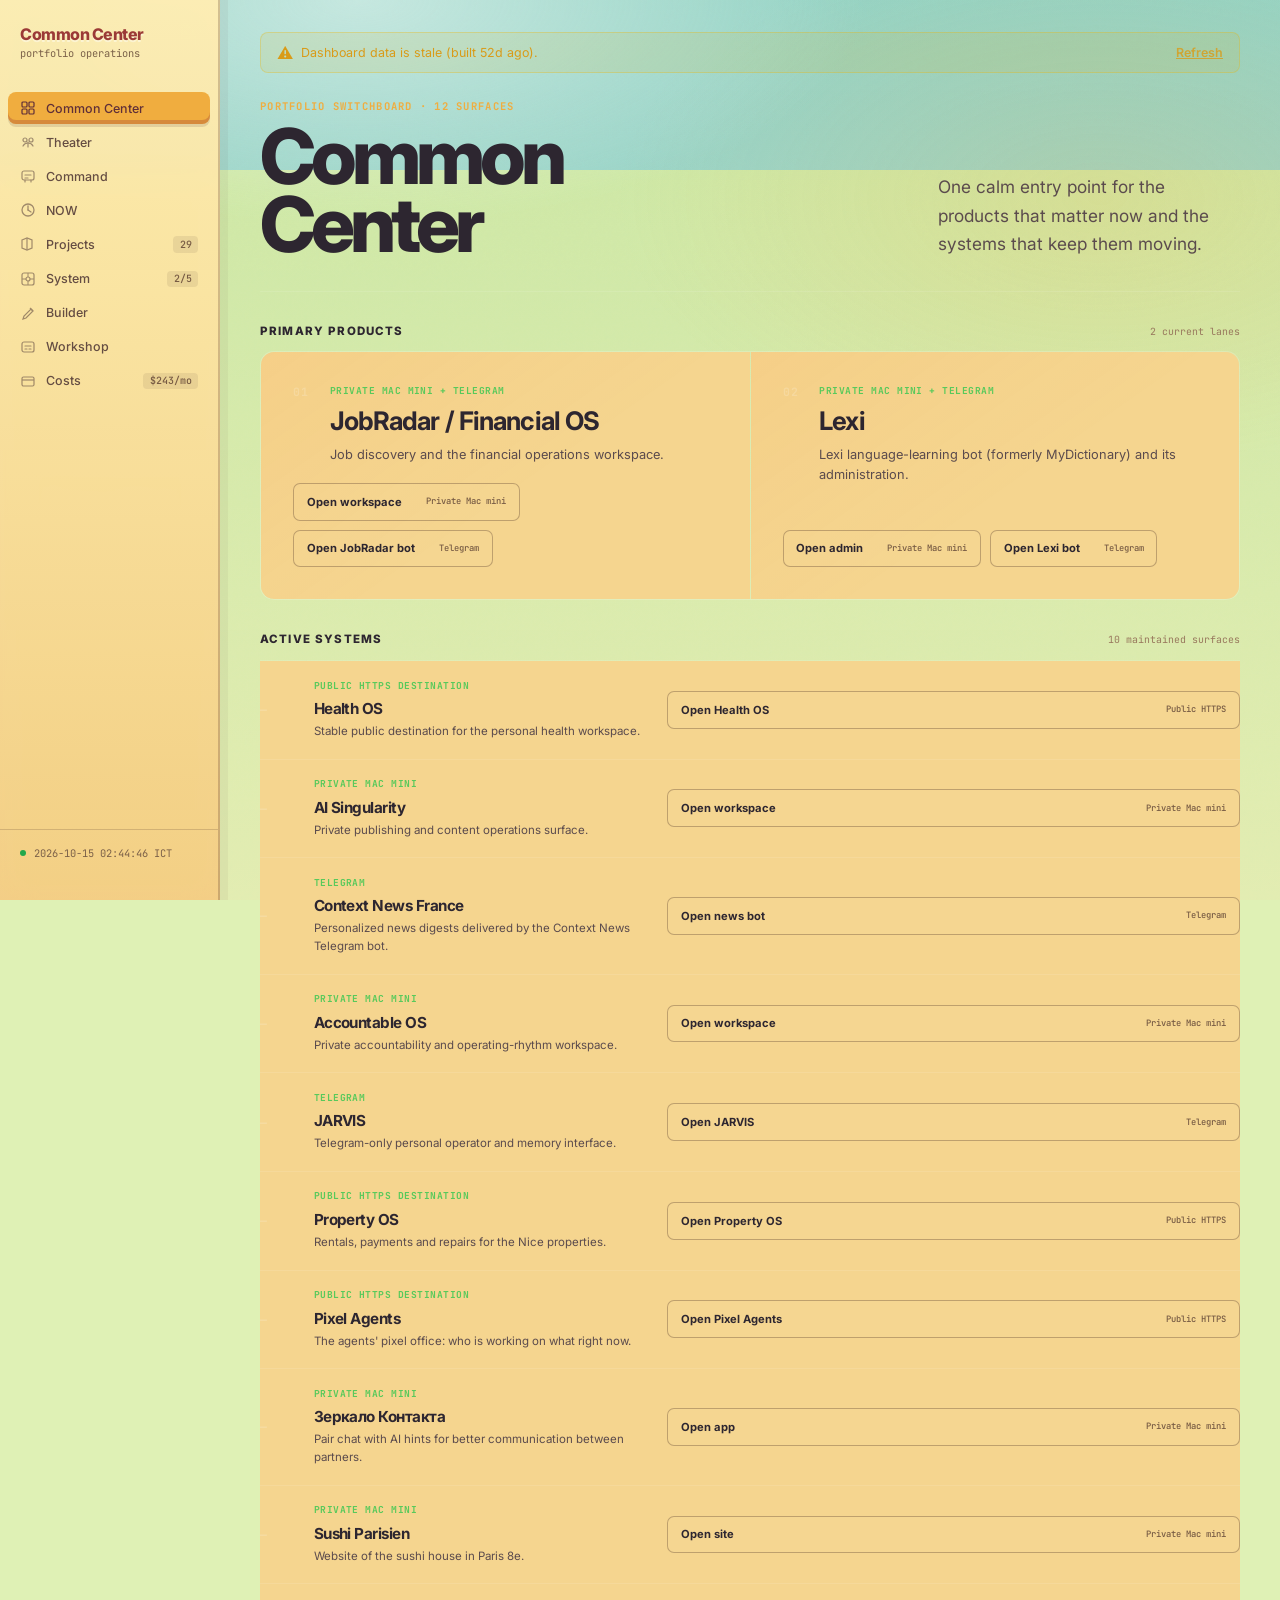
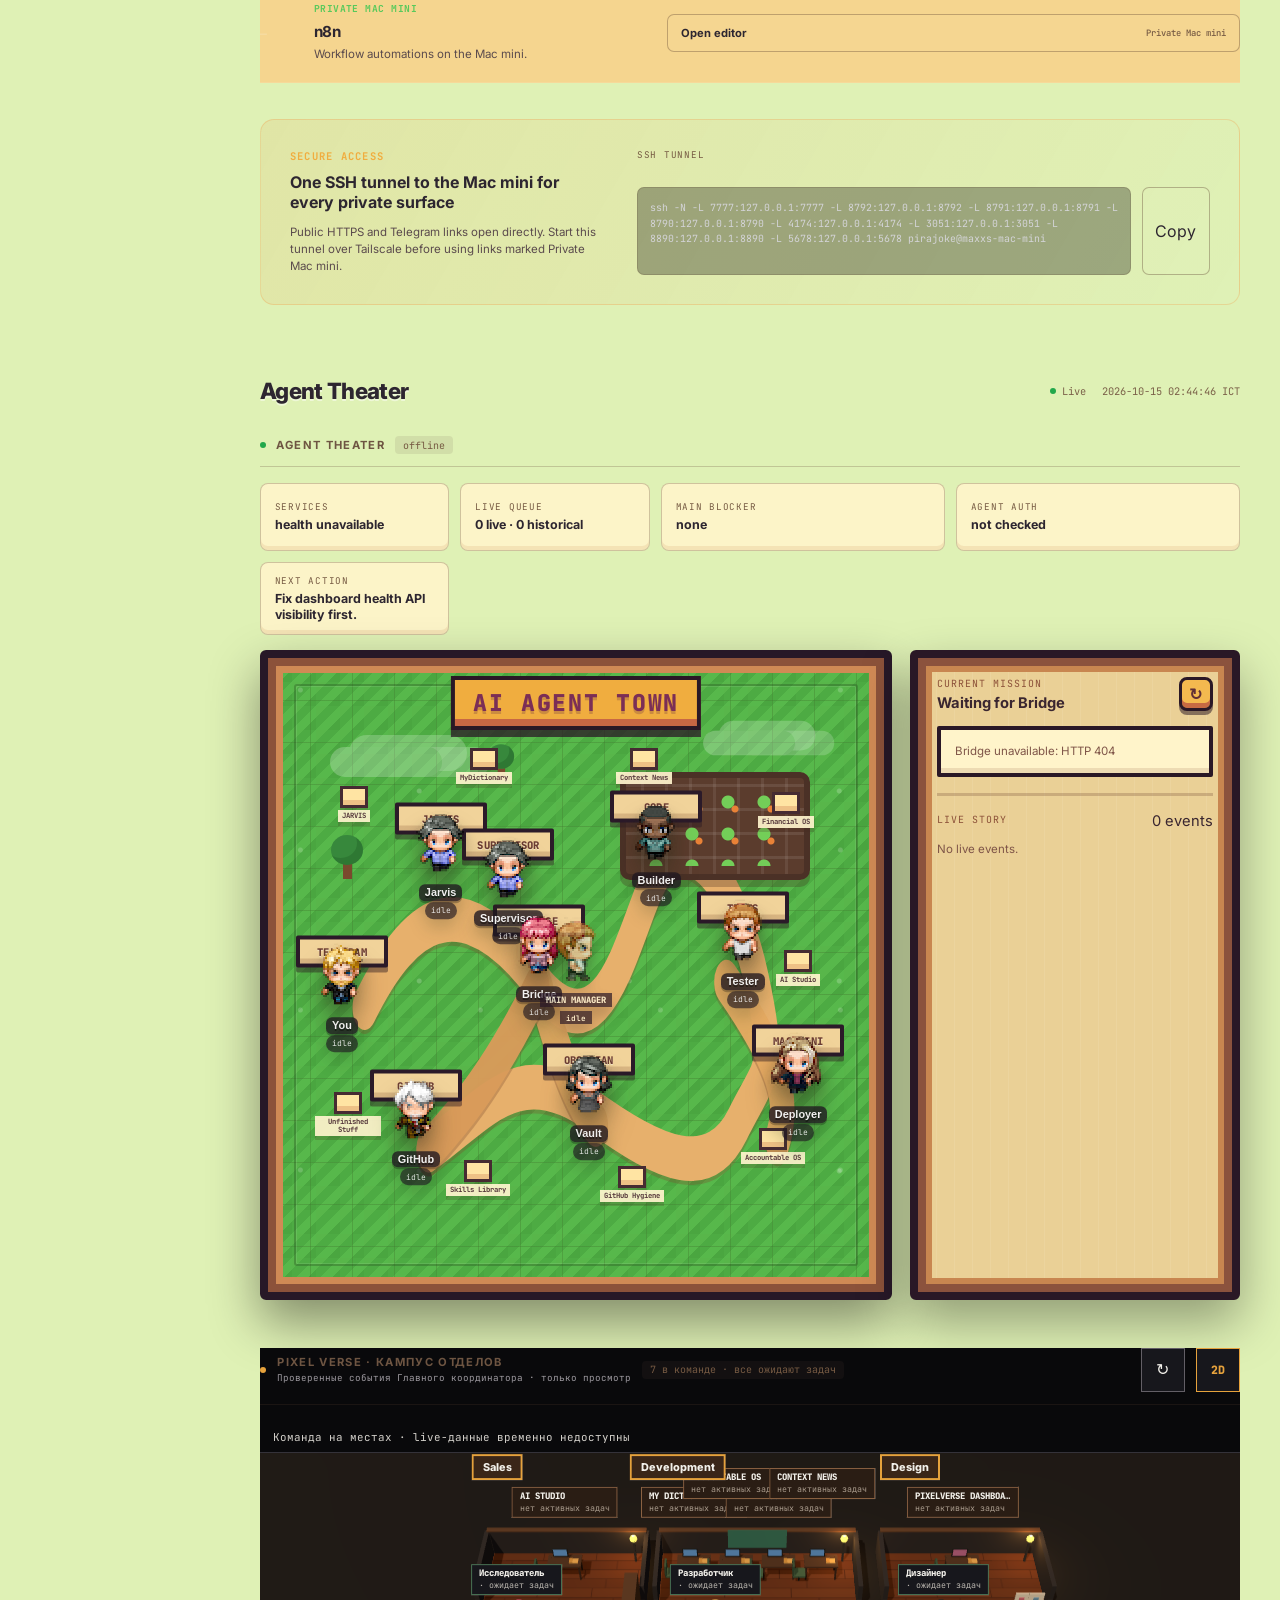
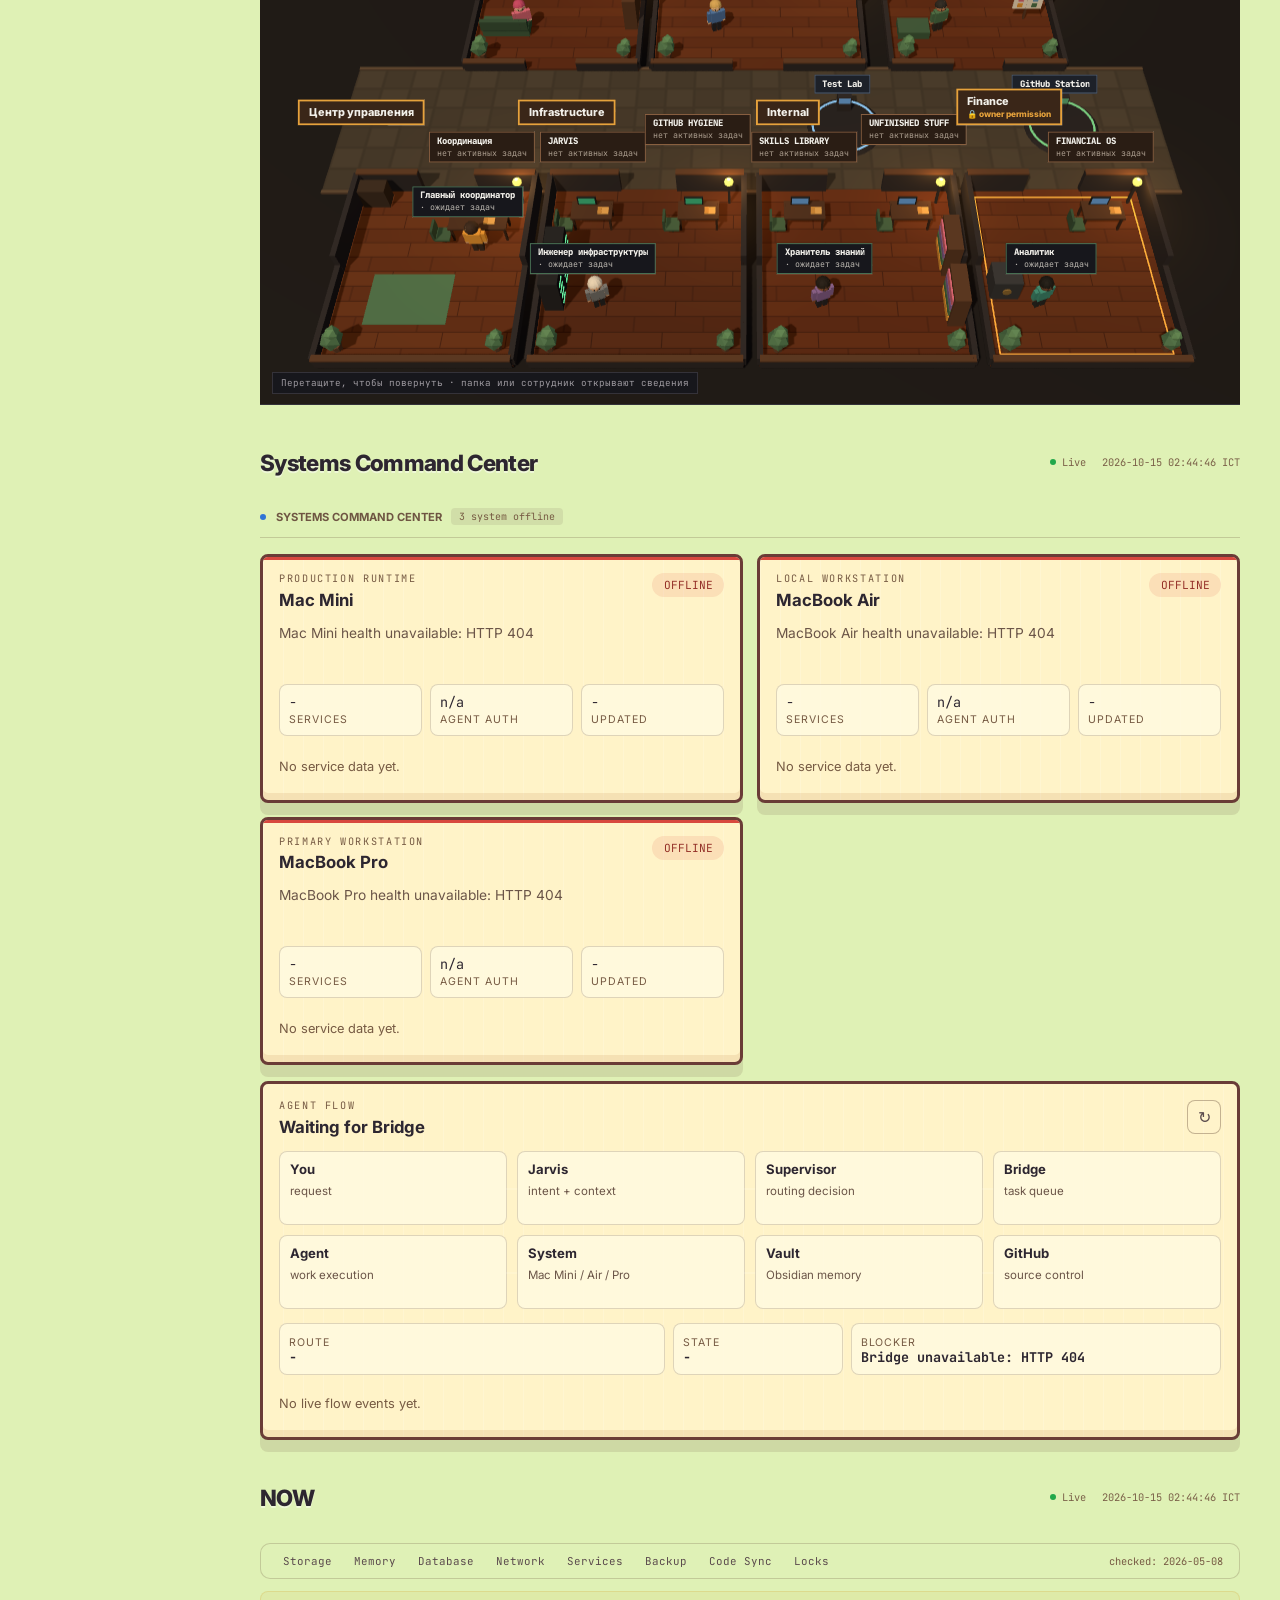
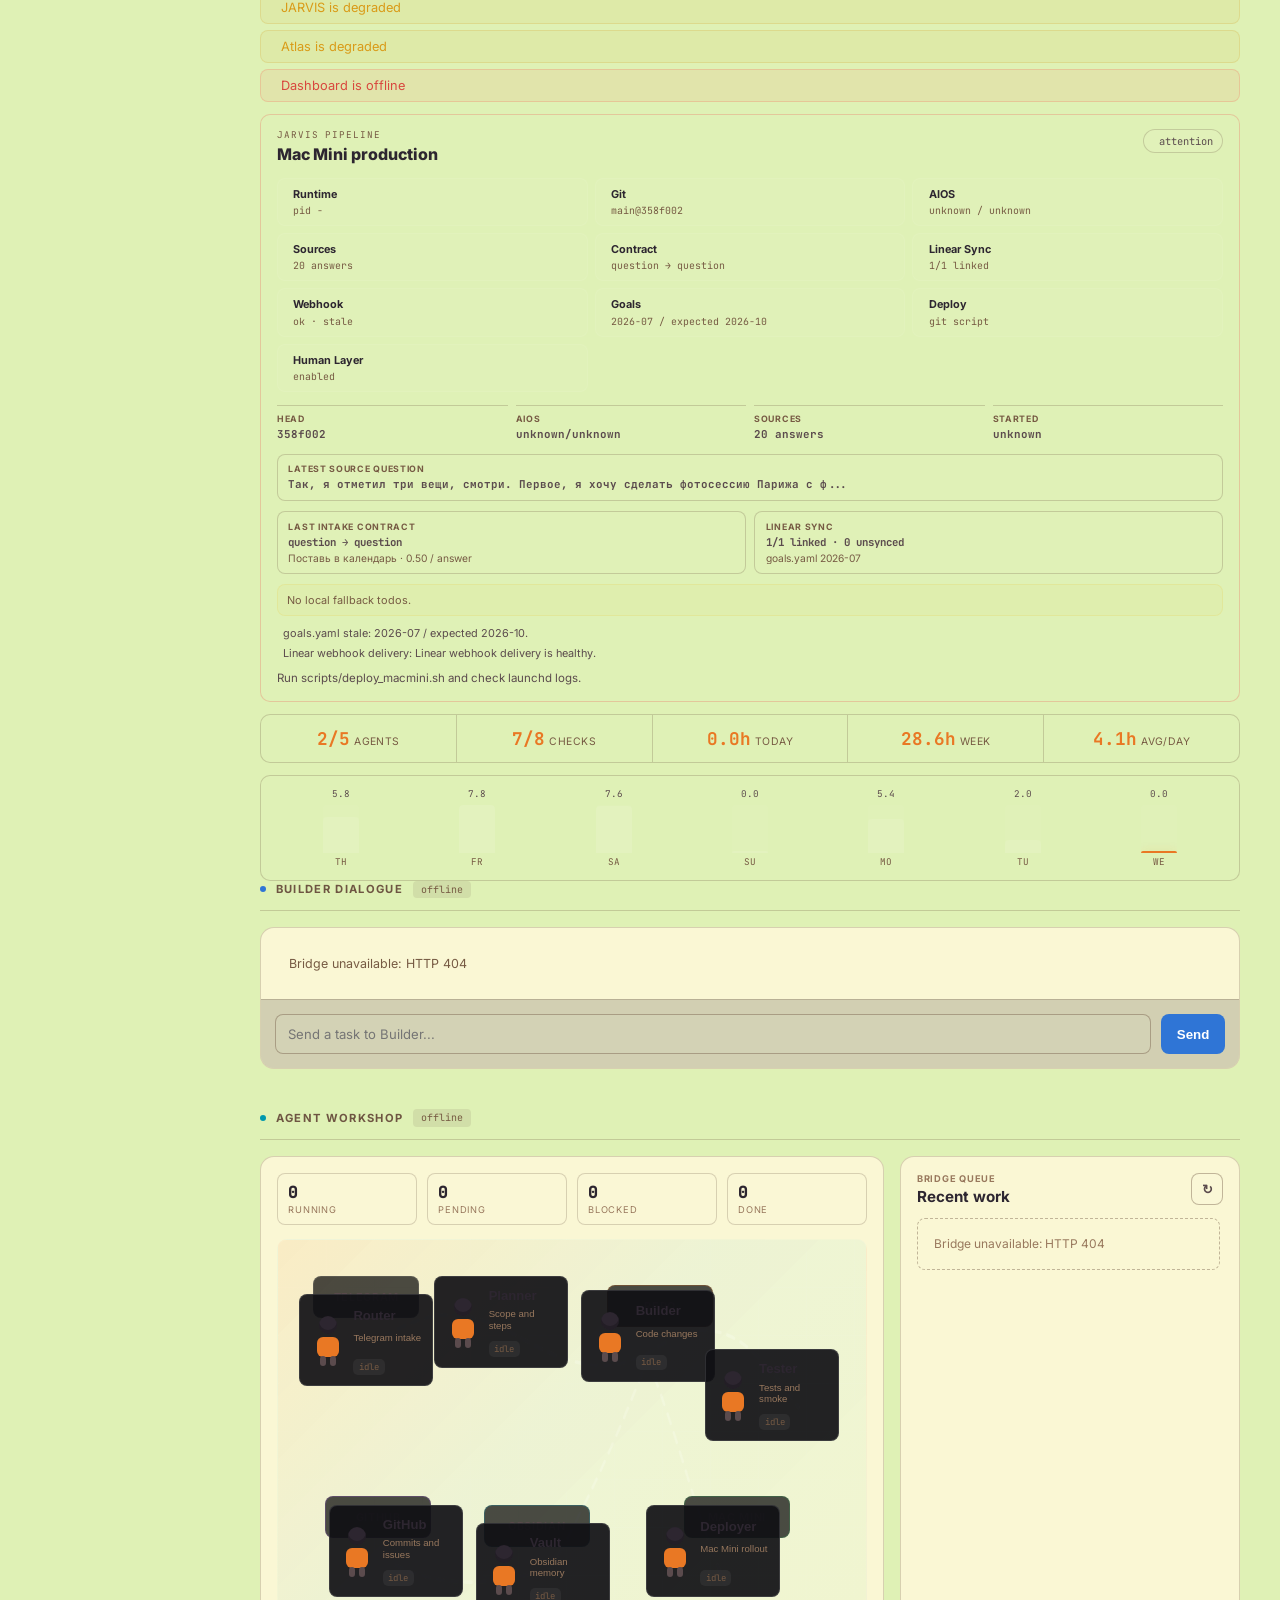
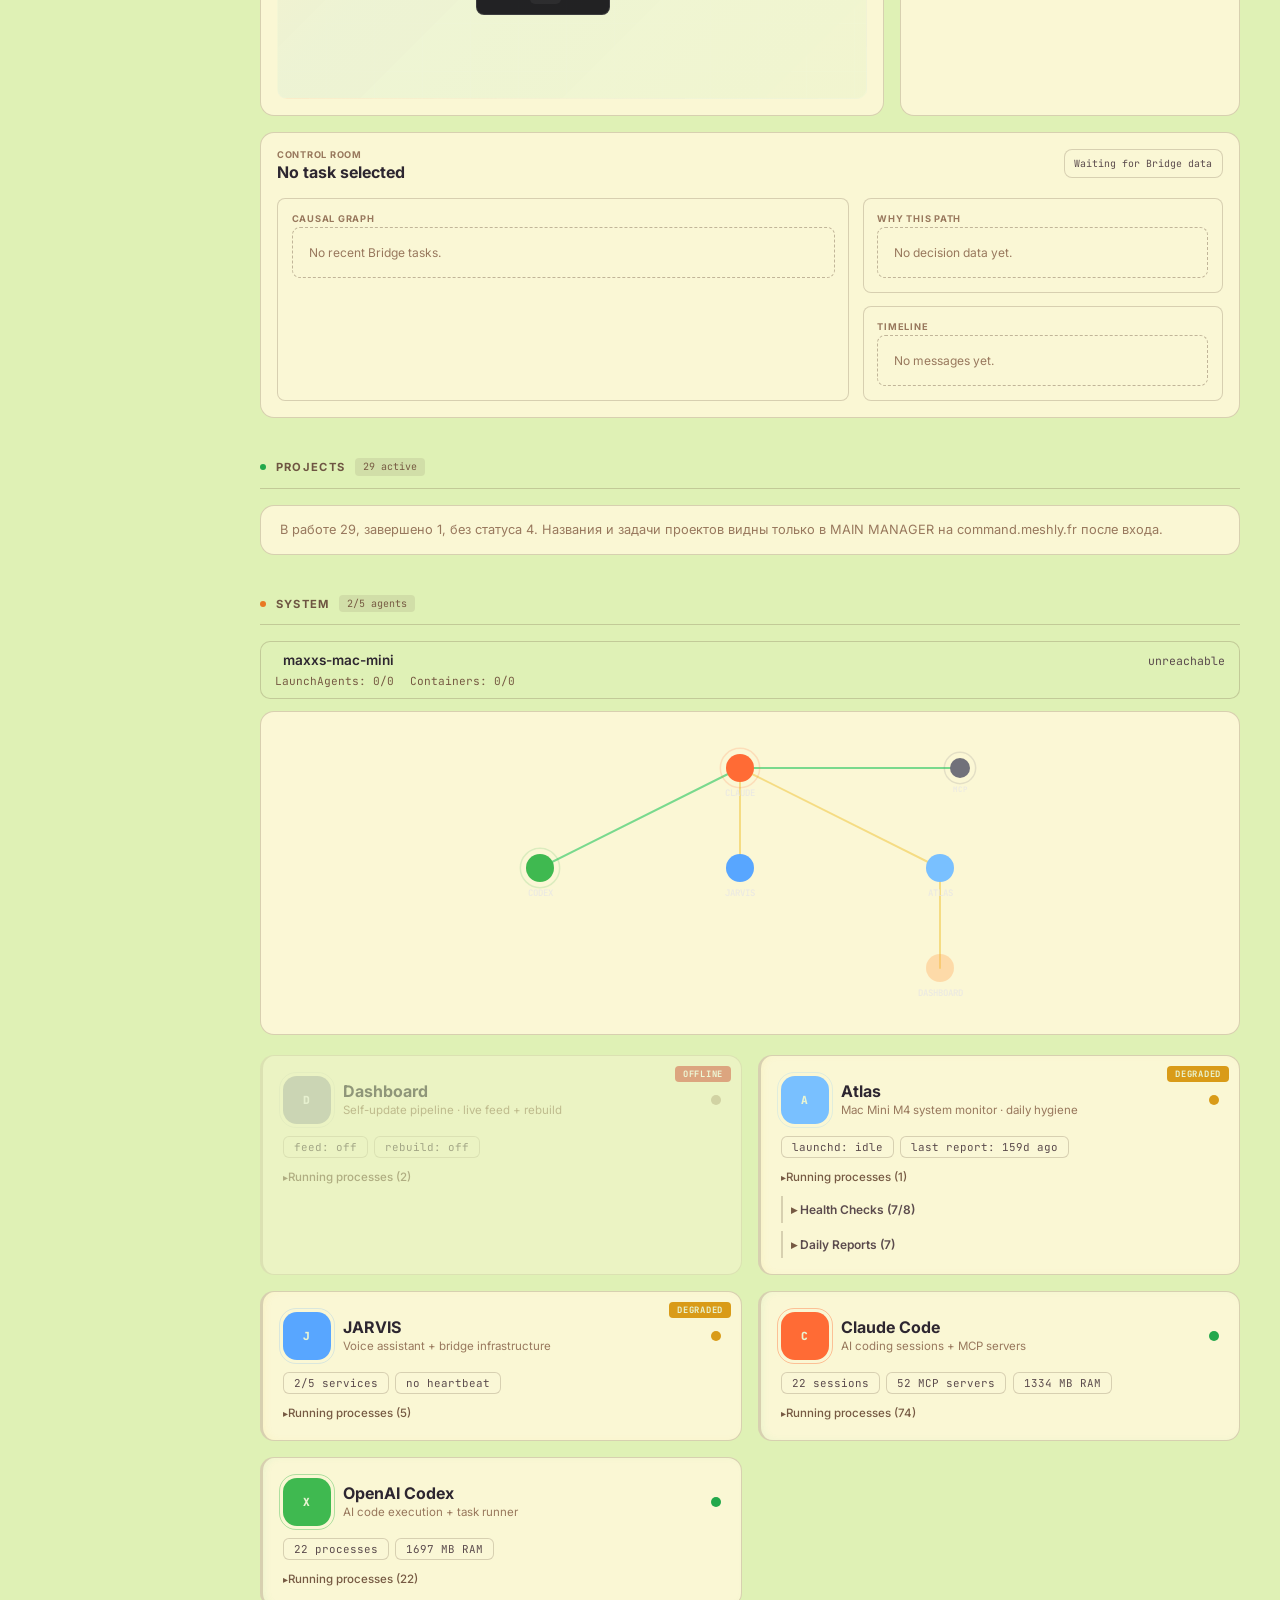
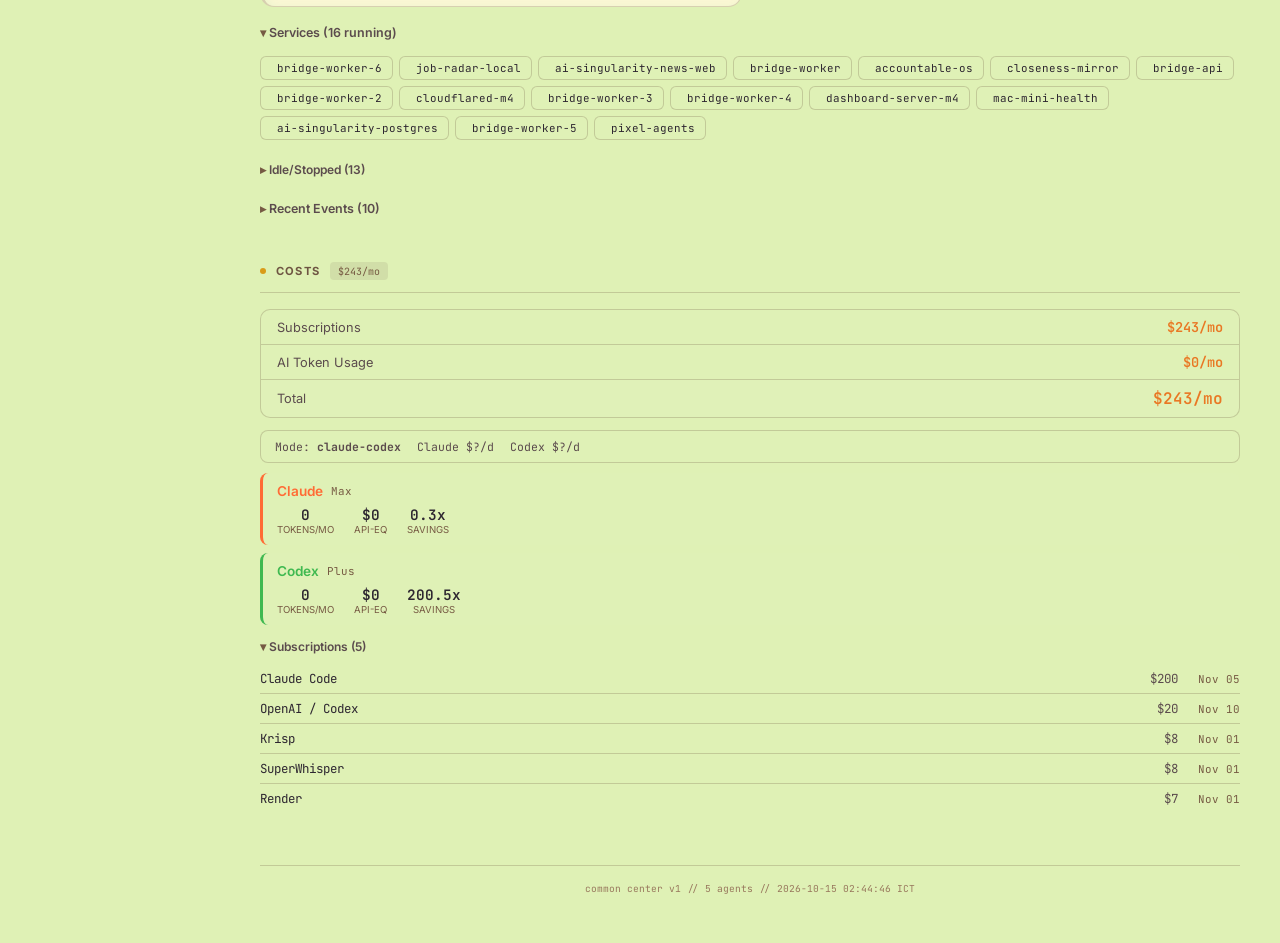
==== commit cea355eb: "Restore the public page after the stale 18:42 UTC auto-update Rebuilt on the Mac mini from this bran" ====
--- a/index.html
+++ b/index.html
@@ -3,7 +3,7 @@
 <head>
 <meta charset="UTF-8">
 <meta name="viewport" content="width=device-width, initial-scale=1.0">
-<title>Command Center</title>
+<title>Common Center</title>
 <link href="https://fonts.googleapis.com/css2?family=Inter:wght@400;500;600;700;800;900&family=JetBrains+Mono:wght@400;500;700&display=swap" rel="stylesheet">
 <style>
 /* ── Design tokens ── */
@@ -166,6 +166,7 @@
 .main {
     margin-left: 220px;
     flex: 1;
+    min-width: 0;
     padding: 2rem 2.5rem;
     max-width: 1320px;
 }
@@ -1436,28 +1437,11 @@
     min-width: 55px;
 }
 .linear-title {
-    display: block;
     font-size: 0.78rem;
     color: var(--text);
     font-weight: 500;
-    white-space: nowrap;
-    overflow: hidden;
-    text-overflow: ellipsis;
-}
-.linear-main {
     flex: 1;
     min-width: 0;
-    display: flex;
-    flex-direction: column;
-    gap: 0.16rem;
-}
-.linear-meta {
-    display: flex;
-    align-items: center;
-    gap: 0.45rem;
-    font-size: 0.55rem;
-    font-family: 'JetBrains Mono', monospace;
-    color: var(--dim);
     white-space: nowrap;
     overflow: hidden;
     text-overflow: ellipsis;
@@ -1476,16 +1460,6 @@
     background: rgba(168,85,247,0.1);
     color: var(--purple);
     font-weight: 600;
-    white-space: nowrap;
-}
-.linear-source {
-    font-size: 0.5rem;
-    font-family: 'JetBrains Mono', monospace;
-    padding: 0.1rem 0.3rem;
-    border-radius: 3px;
-    background: rgba(6,182,212,0.1);
-    color: var(--cyan);
-    font-weight: 700;
     white-space: nowrap;
 }
 .linear-state {
@@ -1962,6 +1936,8 @@
     .stats { grid-template-columns: repeat(3, 1fr); }
     .caps-grid { grid-template-columns: repeat(2, 1fr); }
     .orch-agents-detail { grid-template-columns: 1fr; }
+    .jpipe-grid { grid-template-columns: repeat(2, minmax(0, 1fr)); }
+    .jpipe-unsynced { grid-template-columns: repeat(2, minmax(0, 1fr)); }
 }
 /* ── Phase 3: Sparklines ── */
 .sparklines-row {
@@ -2383,7 +2359,7 @@
 }
 @media (max-width: 768px) {
     .sidebar { display: none; }
-    .main { margin-left: 0; padding: 1rem; }
+    .main { margin-left: 0; padding: 1rem; width: 100%; max-width: 100%; }
     .agents { grid-template-columns: 1fr; }
     .stats { grid-template-columns: repeat(2, 1fr); }
     .caps-grid { grid-template-columns: 1fr; }
@@ -2394,6 +2370,11 @@
     .topbar { flex-direction: column; gap: 0.5rem; align-items: flex-start; }
     .cmd-dialog { width: 95vw; }
     .frac-summary { grid-template-columns: repeat(3, 1fr); }
+    .jpipe-head { flex-direction: column; align-items: flex-start; gap: 0.55rem; }
+    .jpipe-grid { grid-template-columns: 1fr; }
+    .jpipe-meta { grid-template-columns: repeat(2, minmax(0, 1fr)); }
+    .jpipe-signals,
+    .jpipe-unsynced { grid-template-columns: 1fr; }
 }
 
 /* ── Real Agent sub-items ── */
@@ -2803,6 +2784,201 @@
     background: rgba(249,115,22,0.08); color: var(--accent); border: 1px solid rgba(249,115,22,0.15);
 }
 
+/* ── JARVIS Pipeline ── */
+.jpipe-card {
+    background: rgba(255,255,255,0.02);
+    border: 1px solid var(--border);
+    border-radius: 10px;
+    padding: 14px 16px;
+    margin-bottom: 12px;
+}
+.jpipe-card.jpipe-green { border-color: rgba(34,197,94,0.18); }
+.jpipe-card.jpipe-yellow { border-color: rgba(234,179,8,0.22); }
+.jpipe-card.jpipe-red { border-color: rgba(239,68,68,0.24); }
+.jpipe-head {
+    display: flex;
+    align-items: flex-start;
+    justify-content: space-between;
+    gap: 1rem;
+    margin-bottom: 0.85rem;
+}
+.jpipe-kicker {
+    font-family: 'JetBrains Mono', monospace;
+    font-size: 0.58rem;
+    color: var(--muted);
+    text-transform: uppercase;
+    letter-spacing: 0.1em;
+    margin-bottom: 0.2rem;
+}
+.jpipe-title {
+    font-size: 1rem;
+    font-weight: 800;
+    color: var(--text);
+    letter-spacing: 0;
+}
+.jpipe-state {
+    display: flex;
+    align-items: center;
+    gap: 0.4rem;
+    font-family: 'JetBrains Mono', monospace;
+    font-size: 0.65rem;
+    color: var(--text2);
+    background: rgba(255,255,255,0.05);
+    border: 1px solid var(--border);
+    border-radius: 999px;
+    padding: 0.25rem 0.55rem;
+    white-space: nowrap;
+}
+.jpipe-grid {
+    display: grid;
+    grid-template-columns: repeat(3, minmax(0, 1fr));
+    gap: 0.45rem;
+    margin-bottom: 0.8rem;
+}
+.jpipe-check {
+    display: grid;
+    grid-template-columns: auto 1fr;
+    gap: 0.2rem 0.4rem;
+    align-items: center;
+    min-width: 0;
+    background: rgba(255,255,255,0.03);
+    border: 1px solid rgba(255,255,255,0.055);
+    border-radius: 8px;
+    padding: 0.5rem 0.55rem;
+}
+.jpipe-check-label {
+    font-size: 0.68rem;
+    font-weight: 700;
+    color: var(--text);
+}
+.jpipe-check-detail {
+    grid-column: 2;
+    font-family: 'JetBrains Mono', monospace;
+    font-size: 0.62rem;
+    color: var(--muted);
+    overflow: hidden;
+    text-overflow: ellipsis;
+    white-space: nowrap;
+}
+.jpipe-meta {
+    display: grid;
+    grid-template-columns: repeat(4, minmax(0, 1fr));
+    gap: 0.5rem;
+    margin-bottom: 0.8rem;
+}
+.jpipe-meta div {
+    border-top: 1px solid var(--border);
+    padding-top: 0.45rem;
+    min-width: 0;
+}
+.jpipe-meta span,
+.jpipe-latest span {
+    display: block;
+    font-size: 0.55rem;
+    color: var(--muted);
+    text-transform: uppercase;
+    letter-spacing: 0.08em;
+    font-weight: 700;
+    margin-bottom: 0.18rem;
+}
+.jpipe-meta strong,
+.jpipe-latest strong {
+    display: block;
+    font-family: 'JetBrains Mono', monospace;
+    font-size: 0.68rem;
+    color: var(--text2);
+    overflow: hidden;
+    text-overflow: ellipsis;
+    white-space: nowrap;
+}
+.jpipe-latest {
+    background: rgba(255,255,255,0.025);
+    border: 1px solid var(--border);
+    border-radius: 8px;
+    padding: 0.55rem 0.65rem;
+    margin-bottom: 0.65rem;
+}
+.jpipe-signals {
+    display: grid;
+    grid-template-columns: repeat(2, minmax(0, 1fr));
+    gap: 0.55rem;
+    margin-bottom: 0.65rem;
+}
+.jpipe-signal {
+    min-width: 0;
+    background: rgba(255,255,255,0.025);
+    border: 1px solid var(--border);
+    border-radius: 8px;
+    padding: 0.55rem 0.65rem;
+}
+.jpipe-signal span,
+.jpipe-unsynced-item span {
+    display: block;
+    font-size: 0.55rem;
+    color: var(--muted);
+    text-transform: uppercase;
+    letter-spacing: 0.08em;
+    font-weight: 700;
+    margin-bottom: 0.18rem;
+}
+.jpipe-signal strong,
+.jpipe-unsynced-item strong {
+    display: block;
+    font-family: 'JetBrains Mono', monospace;
+    font-size: 0.67rem;
+    color: var(--text2);
+    overflow: hidden;
+    text-overflow: ellipsis;
+    white-space: nowrap;
+}
+.jpipe-signal em {
+    display: block;
+    margin-top: 0.18rem;
+    font-style: normal;
+    font-size: 0.64rem;
+    color: var(--muted);
+    overflow: hidden;
+    text-overflow: ellipsis;
+    white-space: nowrap;
+}
+.jpipe-unsynced {
+    display: grid;
+    grid-template-columns: repeat(3, minmax(0, 1fr));
+    gap: 0.45rem;
+    margin-bottom: 0.65rem;
+}
+.jpipe-unsynced-item,
+.jpipe-empty {
+    min-width: 0;
+    background: rgba(234,179,8,0.045);
+    border: 1px solid rgba(234,179,8,0.12);
+    border-radius: 8px;
+    padding: 0.48rem 0.55rem;
+}
+.jpipe-empty {
+    grid-column: 1 / -1;
+    font-size: 0.68rem;
+    color: var(--muted);
+}
+.jpipe-warnings {
+    display: grid;
+    gap: 0.35rem;
+    margin-bottom: 0.65rem;
+}
+.jpipe-warnings div {
+    display: flex;
+    align-items: center;
+    gap: 0.4rem;
+    min-width: 0;
+    font-size: 0.68rem;
+    color: var(--text2);
+}
+.jpipe-next {
+    font-size: 0.72rem;
+    color: var(--text2);
+    line-height: 1.45;
+}
+
 /* ── System Section ── */
 .sys-m4 {
     padding: 10px 14px; margin-bottom: 12px;
@@ -2927,6 +3103,4411 @@
 .cost-sub-cost { color: var(--text2); min-width: 40px; text-align: right; }
 .cost-sub-renew { font-size: 0.68rem; min-width: 50px; text-align: right; }
 
+/* ── Agent Workshop ── */
+.workshop-shell {
+    display: grid;
+    grid-template-columns: minmax(0, 1fr) 340px;
+    gap: 1rem;
+    align-items: stretch;
+}
+.workshop-main,
+.workshop-side {
+    background: var(--card);
+    border: 1px solid var(--border);
+    border-radius: var(--radius);
+    backdrop-filter: var(--glass);
+}
+.workshop-main {
+    min-width: 0;
+    padding: 1rem;
+}
+.workshop-metrics {
+    display: grid;
+    grid-template-columns: repeat(4, minmax(0, 1fr));
+    gap: 0.6rem;
+    margin-bottom: 0.85rem;
+}
+.workshop-metrics div {
+    min-width: 0;
+    background: rgba(255,255,255,0.04);
+    border: 1px solid var(--border);
+    border-radius: 8px;
+    padding: 0.55rem 0.65rem;
+}
+.workshop-metrics span {
+    display: block;
+    font-family: 'JetBrains Mono', monospace;
+    font-size: 1.05rem;
+    font-weight: 800;
+    color: var(--text);
+    line-height: 1.1;
+}
+.workshop-metrics em {
+    display: block;
+    margin-top: 0.2rem;
+    font-size: 0.58rem;
+    color: var(--dim);
+    font-style: normal;
+    text-transform: uppercase;
+    letter-spacing: 0.08em;
+}
+.workshop-board {
+    position: relative;
+    min-height: 460px;
+    overflow: hidden;
+    border-radius: 10px;
+    border: 1px solid rgba(255,255,255,0.07);
+    background:
+        linear-gradient(90deg, rgba(255,255,255,0.025) 1px, transparent 1px),
+        linear-gradient(0deg, rgba(255,255,255,0.025) 1px, transparent 1px),
+        linear-gradient(135deg, rgba(249,115,22,0.08), rgba(6,182,212,0.05) 42%, rgba(34,197,94,0.04));
+    background-size: 48px 48px, 48px 48px, auto;
+}
+.workshop-routes {
+    position: absolute;
+    inset: 0;
+    width: 100%;
+    height: 100%;
+    pointer-events: none;
+}
+.workshop-routes path {
+    fill: none;
+    stroke: rgba(255,255,255,0.18);
+    stroke-width: 4;
+    stroke-linecap: round;
+    stroke-dasharray: 12 12;
+}
+.workshop-room {
+    position: absolute;
+    min-width: 106px;
+    height: 42px;
+    display: flex;
+    align-items: center;
+    justify-content: center;
+    padding: 0 0.65rem;
+    border: 1px solid rgba(255,255,255,0.09);
+    border-radius: 8px;
+    background: rgba(9,9,11,0.72);
+    color: var(--text2);
+    font-size: 0.68rem;
+    font-weight: 700;
+    text-transform: uppercase;
+    letter-spacing: 0.06em;
+}
+.workshop-room-code { border-color: rgba(249,115,22,0.22); }
+.workshop-room-runtime { border-color: rgba(34,197,94,0.18); }
+.workshop-room-memory { border-color: rgba(6,182,212,0.2); }
+.workshop-room-git { border-color: rgba(168,85,247,0.2); }
+.workshop-agent {
+    position: absolute;
+    width: 134px;
+    min-height: 92px;
+    transform: translate(-50%, -50%);
+    display: grid;
+    grid-template-columns: 34px 1fr;
+    grid-template-rows: auto auto auto;
+    column-gap: 0.55rem;
+    align-items: center;
+    padding: 0.65rem;
+    border: 1px solid rgba(255,255,255,0.12);
+    border-radius: 8px;
+    background: rgba(17,17,21,0.92);
+    color: var(--text);
+    cursor: pointer;
+    text-align: left;
+    transition: border-color 0.2s, transform 0.2s, background 0.2s;
+    z-index: 2;
+}
+.workshop-agent:hover {
+    border-color: rgba(249,115,22,0.45);
+    transform: translate(-50%, -52%);
+}
+.workshop-figure {
+    grid-row: 1 / span 3;
+    position: relative;
+    width: 30px;
+    height: 54px;
+    justify-self: center;
+}
+.workshop-head,
+.workshop-body,
+.workshop-leg {
+    position: absolute;
+    display: block;
+    left: 50%;
+    transform: translateX(-50%);
+}
+.workshop-head {
+    top: 3px;
+    width: 18px;
+    height: 18px;
+    border-radius: 50%;
+    background: var(--text);
+    box-shadow: inset 0 -4px 0 rgba(0,0,0,0.22);
+}
+.workshop-body {
+    top: 24px;
+    width: 22px;
+    height: 20px;
+    border-radius: 6px;
+    background: var(--accent);
+}
+.workshop-leg {
+    top: 43px;
+    width: 6px;
+    height: 10px;
+    border-radius: 4px;
+    background: var(--text2);
+    transform-origin: 50% 0;
+}
+.workshop-leg-a { margin-left: -5px; }
+.workshop-leg-b { margin-left: 5px; }
+.workshop-agent-name {
+    min-width: 0;
+    font-size: 0.82rem;
+    font-weight: 800;
+    line-height: 1.1;
+}
+.workshop-agent-room {
+    min-width: 0;
+    margin-top: 0.16rem;
+    font-size: 0.6rem;
+    color: var(--dim);
+    line-height: 1.2;
+}
+.workshop-agent-state {
+    align-self: end;
+    margin-top: 0.35rem;
+    width: fit-content;
+    max-width: 100%;
+    font-family: 'JetBrains Mono', monospace;
+    font-size: 0.56rem;
+    color: var(--muted);
+    background: rgba(255,255,255,0.05);
+    border-radius: 5px;
+    padding: 0.12rem 0.35rem;
+    white-space: nowrap;
+}
+.workshop-agent.is-active {
+    border-color: rgba(59,130,246,0.38);
+}
+.workshop-agent.is-running {
+    background: rgba(17,24,39,0.96);
+    box-shadow: 0 0 0 1px rgba(59,130,246,0.22), 0 12px 28px rgba(0,0,0,0.22);
+}
+.workshop-agent.is-running .workshop-figure {
+    animation: workshopWalk 0.72s ease-in-out infinite;
+}
+.workshop-agent.is-running .workshop-leg-a {
+    animation: workshopLegA 0.72s ease-in-out infinite;
+}
+.workshop-agent.is-running .workshop-leg-b {
+    animation: workshopLegB 0.72s ease-in-out infinite;
+}
+.workshop-agent.is-pending {
+    border-color: rgba(234,179,8,0.34);
+}
+.workshop-agent.is-blocked,
+.workshop-agent.is-failed {
+    border-color: rgba(239,68,68,0.45);
+    box-shadow: 0 0 0 1px rgba(239,68,68,0.14);
+}
+.workshop-agent.is-done {
+    border-color: rgba(34,197,94,0.34);
+}
+@keyframes workshopWalk {
+    0%, 100% { transform: translateY(0); }
+    50% { transform: translateY(-3px); }
+}
+@keyframes workshopLegA {
+    0%, 100% { transform: translateX(-50%) rotate(-14deg); }
+    50% { transform: translateX(-50%) rotate(14deg); }
+}
+@keyframes workshopLegB {
+    0%, 100% { transform: translateX(-50%) rotate(14deg); }
+    50% { transform: translateX(-50%) rotate(-14deg); }
+}
+.workshop-marker {
+    position: absolute;
+    width: 34px;
+    height: 34px;
+    display: flex;
+    align-items: center;
+    justify-content: center;
+    transform: translate(-50%, -50%);
+    border: 1px solid rgba(255,255,255,0.18);
+    border-radius: 8px;
+    color: var(--bg);
+    font-family: 'JetBrains Mono', monospace;
+    font-size: 0.62rem;
+    font-weight: 900;
+    cursor: pointer;
+    z-index: 4;
+    box-shadow: 0 12px 28px rgba(0,0,0,0.35);
+}
+.workshop-marker-running {
+    background: var(--blue);
+    animation: workshopMarkerMove 1.2s ease-in-out infinite;
+}
+.workshop-marker-pending { background: var(--yellow); }
+.workshop-marker-blocked,
+.workshop-marker-failed { background: var(--red); }
+.workshop-marker-done { background: var(--green); }
+.workshop-marker-cancelled { background: var(--dim); }
+@keyframes workshopMarkerMove {
+    0%, 100% { margin-top: 0; }
+    50% { margin-top: -8px; }
+}
+.workshop-side {
+    min-width: 0;
+    display: flex;
+    flex-direction: column;
+    padding: 1rem;
+}
+.workshop-side-head {
+    display: flex;
+    justify-content: space-between;
+    gap: 0.75rem;
+    align-items: center;
+    margin-bottom: 0.8rem;
+}
+.workshop-side-kicker {
+    display: block;
+    font-size: 0.58rem;
+    color: var(--dim);
+    text-transform: uppercase;
+    letter-spacing: 0.08em;
+    font-weight: 700;
+    margin-bottom: 0.18rem;
+}
+.workshop-side-head strong {
+    display: block;
+    font-size: 0.95rem;
+}
+.workshop-icon-btn,
+.workshop-drawer-close {
+    width: 32px;
+    height: 32px;
+    border: 1px solid var(--border2);
+    border-radius: 8px;
+    background: rgba(255,255,255,0.05);
+    color: var(--text2);
+    font-family: 'JetBrains Mono', monospace;
+    font-weight: 800;
+    cursor: pointer;
+}
+.workshop-icon-btn:hover,
+.workshop-drawer-close:hover {
+    border-color: rgba(249,115,22,0.45);
+    color: var(--text);
+}
+.workshop-task-list {
+    display: flex;
+    flex-direction: column;
+    gap: 0.55rem;
+    overflow: auto;
+    max-height: 560px;
+    padding-right: 0.2rem;
+}
+.workshop-task {
+    width: 100%;
+    display: block;
+    border: 1px solid var(--border);
+    border-left: 3px solid var(--dim);
+    border-radius: 8px;
+    background: rgba(255,255,255,0.035);
+    color: var(--text);
+    padding: 0.65rem;
+    text-align: left;
+    cursor: pointer;
+}
+.workshop-task:hover {
+    border-color: rgba(249,115,22,0.34);
+}
+.workshop-task.is-selected {
+    border-color: rgba(6,182,212,0.48);
+    background: rgba(6,182,212,0.08);
+}
+.workshop-task-running { border-left-color: var(--blue); }
+.workshop-task-pending { border-left-color: var(--yellow); }
+.workshop-task-blocked,
+.workshop-task-failed { border-left-color: var(--red); }
+.workshop-task-done { border-left-color: var(--green); }
+.workshop-task-cancelled { border-left-color: var(--dim); opacity: 0.72; }
+.workshop-task-top {
+    display: grid;
+    grid-template-columns: minmax(70px, 1fr) auto auto;
+    gap: 0.45rem;
+    align-items: center;
+    margin-bottom: 0.42rem;
+}
+.workshop-task-top code {
+    min-width: 0;
+    font-size: 0.58rem;
+    color: var(--muted);
+    overflow: hidden;
+    text-overflow: ellipsis;
+}
+.workshop-task-top em,
+.workshop-task-top strong {
+    font-size: 0.55rem;
+    font-style: normal;
+    font-family: 'JetBrains Mono', monospace;
+    color: var(--dim);
+}
+.workshop-task-top strong {
+    color: var(--text2);
+    text-transform: uppercase;
+}
+.workshop-task-title {
+    display: block;
+    font-size: 0.72rem;
+    line-height: 1.35;
+    color: var(--text);
+}
+.workshop-task-meta {
+    display: block;
+    margin-top: 0.42rem;
+    font-size: 0.58rem;
+    color: var(--dim);
+    font-family: 'JetBrains Mono', monospace;
+}
+.workshop-empty {
+    color: var(--dim);
+    font-size: 0.75rem;
+    line-height: 1.45;
+    padding: 1rem;
+    border: 1px dashed var(--border2);
+    border-radius: 8px;
+}
+.workshop-marker.is-selected {
+    outline: 2px solid var(--cyan);
+    outline-offset: 3px;
+}
+.workshop-control {
+    min-width: 0;
+    margin-top: 1rem;
+    padding: 1rem;
+    border: 1px solid var(--border);
+    border-radius: var(--radius);
+    background: var(--card);
+    backdrop-filter: var(--glass);
+}
+.workshop-control-head {
+    display: flex;
+    justify-content: space-between;
+    gap: 1rem;
+    align-items: flex-start;
+    margin-bottom: 0.9rem;
+}
+.workshop-control-head strong {
+    display: block;
+    max-width: 760px;
+    font-size: 1rem;
+    line-height: 1.35;
+    overflow-wrap: anywhere;
+}
+.workshop-control-head > span {
+    flex-shrink: 0;
+    max-width: 360px;
+    border: 1px solid var(--border);
+    border-radius: 8px;
+    background: rgba(255,255,255,0.04);
+    padding: 0.45rem 0.6rem;
+    color: var(--text2);
+    font-family: 'JetBrains Mono', monospace;
+    font-size: 0.62rem;
+    line-height: 1.35;
+    overflow-wrap: anywhere;
+}
+.workshop-causal-grid {
+    display: grid;
+    grid-template-columns: minmax(0, 1.35fr) minmax(260px, 0.85fr);
+    gap: 0.85rem;
+}
+.workshop-causal-panel {
+    min-width: 0;
+    border: 1px solid var(--border);
+    border-radius: 8px;
+    background: rgba(255,255,255,0.035);
+    padding: 0.85rem;
+}
+.workshop-causal-panel-wide {
+    grid-row: span 2;
+}
+.workshop-flow {
+    min-width: 0;
+    display: flex;
+    flex-direction: column;
+    gap: 0.55rem;
+}
+.workshop-flow-step {
+    min-width: 0;
+    display: grid;
+    grid-template-columns: minmax(0, 1fr) 74px;
+    gap: 0.55rem;
+    align-items: stretch;
+}
+.workshop-flow-step:last-child {
+    grid-template-columns: minmax(0, 1fr);
+}
+.workshop-flow-node {
+    min-width: 0;
+    border: 1px solid var(--border2);
+    border-left: 3px solid var(--dim);
+    border-radius: 8px;
+    background: rgba(9,9,11,0.66);
+    padding: 0.7rem;
+}
+.workshop-flow-node strong {
+    display: block;
+    margin-bottom: 0.28rem;
+    font-size: 0.82rem;
+    line-height: 1.2;
+    color: var(--text);
+}
+.workshop-flow-node span {
+    display: block;
+    color: var(--text2);
+    font-size: 0.68rem;
+    line-height: 1.4;
+    overflow-wrap: anywhere;
+}
+.workshop-flow-edge {
+    display: flex;
+    align-items: center;
+    justify-content: center;
+    min-width: 0;
+    color: var(--dim);
+    font-family: 'JetBrains Mono', monospace;
+    font-size: 0.56rem;
+    text-transform: uppercase;
+    letter-spacing: 0.06em;
+}
+.workshop-flow-edge::before {
+    content: "";
+    flex: 1;
+    height: 1px;
+    background: var(--border2);
+}
+.workshop-flow-edge span {
+    border: 1px solid var(--border2);
+    border-radius: 999px;
+    background: rgba(255,255,255,0.04);
+    padding: 0.16rem 0.32rem;
+}
+.workshop-flow-user .workshop-flow-node { border-left-color: var(--blue); }
+.workshop-flow-core .workshop-flow-node { border-left-color: var(--accent); }
+.workshop-flow-bridge .workshop-flow-node { border-left-color: var(--purple); }
+.workshop-flow-agent .workshop-flow-node { border-left-color: var(--cyan); }
+.workshop-flow-tool .workshop-flow-node { border-left-color: var(--yellow); }
+.workshop-flow-running .workshop-flow-node { border-left-color: var(--blue); }
+.workshop-flow-pending .workshop-flow-node { border-left-color: var(--yellow); }
+.workshop-flow-done .workshop-flow-node { border-left-color: var(--green); }
+.workshop-flow-blocked .workshop-flow-node,
+.workshop-flow-failed .workshop-flow-node { border-left-color: var(--red); }
+.workshop-reasons,
+.workshop-causal-timeline {
+    display: flex;
+    flex-direction: column;
+    gap: 0.55rem;
+}
+.workshop-reason,
+.workshop-time-event {
+    min-width: 0;
+    border: 1px solid var(--border);
+    border-radius: 8px;
+    background: rgba(9,9,11,0.5);
+    padding: 0.65rem;
+    color: var(--text2);
+    font-size: 0.68rem;
+    line-height: 1.45;
+    overflow-wrap: anywhere;
+}
+.workshop-time-meta {
+    display: flex;
+    flex-wrap: wrap;
+    gap: 0.4rem;
+    align-items: center;
+    margin-bottom: 0.42rem;
+    color: var(--dim);
+    font-family: 'JetBrains Mono', monospace;
+    font-size: 0.56rem;
+}
+.workshop-time-meta strong {
+    color: var(--text2);
+}
+.workshop-time-meta em {
+    color: var(--muted);
+    font-style: normal;
+}
+.workshop-time-event p {
+    margin: 0;
+    color: var(--text2);
+}
+.workshop-drawer {
+    position: fixed;
+    inset: 0;
+    z-index: 50;
+    display: flex;
+    justify-content: flex-end;
+    background: rgba(0,0,0,0.42);
+}
+.workshop-drawer.hidden {
+    display: none;
+}
+.workshop-drawer-panel {
+    width: min(620px, 100vw);
+    height: 100vh;
+    overflow: auto;
+    background: rgba(12,12,16,0.98);
+    border-left: 1px solid var(--border2);
+    padding: 1.2rem;
+    box-shadow: -18px 0 48px rgba(0,0,0,0.35);
+}
+.workshop-drawer-close {
+    position: sticky;
+    top: 0;
+    float: right;
+    z-index: 2;
+}
+.workshop-drawer-head {
+    clear: both;
+    display: flex;
+    justify-content: space-between;
+    gap: 1rem;
+    align-items: flex-start;
+    padding-bottom: 1rem;
+    border-bottom: 1px solid var(--border);
+}
+.workshop-drawer-head h3 {
+    font-size: 1.05rem;
+    line-height: 1.35;
+    font-weight: 800;
+}
+.workshop-drawer-state {
+    flex-shrink: 0;
+    border-left-width: 0;
+    border-radius: 6px;
+    padding: 0.25rem 0.45rem;
+    font-size: 0.62rem;
+    font-family: 'JetBrains Mono', monospace;
+    text-transform: uppercase;
+    background: rgba(255,255,255,0.06);
+}
+.workshop-drawer-grid {
+    display: grid;
+    grid-template-columns: repeat(2, minmax(0, 1fr));
+    gap: 0.65rem;
+    margin: 1rem 0;
+}
+.workshop-drawer-grid div {
+    min-width: 0;
+    border: 1px solid var(--border);
+    border-radius: 8px;
+    background: rgba(255,255,255,0.035);
+    padding: 0.7rem;
+}
+.workshop-drawer-grid span {
+    display: block;
+    margin-bottom: 0.25rem;
+    font-size: 0.56rem;
+    color: var(--dim);
+    text-transform: uppercase;
+    letter-spacing: 0.08em;
+}
+.workshop-drawer-grid strong {
+    display: block;
+    min-width: 0;
+    overflow-wrap: anywhere;
+    font-size: 0.75rem;
+    font-family: 'JetBrains Mono', monospace;
+    color: var(--text2);
+}
+.workshop-trace {
+    display: flex;
+    flex-direction: column;
+    gap: 0.7rem;
+}
+.workshop-trace-msg {
+    border: 1px solid var(--border);
+    border-radius: 8px;
+    background: rgba(255,255,255,0.035);
+    overflow: hidden;
+}
+.workshop-trace-meta {
+    display: flex;
+    flex-wrap: wrap;
+    gap: 0.45rem;
+    align-items: center;
+    padding: 0.55rem 0.7rem;
+    border-bottom: 1px solid var(--border);
+    font-family: 'JetBrains Mono', monospace;
+    font-size: 0.56rem;
+    color: var(--dim);
+}
+.workshop-trace-meta strong {
+    color: var(--text2);
+}
+.workshop-trace-meta em {
+    color: var(--muted);
+    font-style: normal;
+}
+.workshop-trace-body {
+    white-space: pre-wrap;
+    overflow-wrap: anywhere;
+    padding: 0.7rem;
+    font-size: 0.72rem;
+    line-height: 1.45;
+    color: var(--text2);
+}
+@media (max-width: 1120px) {
+    .workshop-shell {
+        grid-template-columns: 1fr;
+    }
+    .workshop-causal-grid {
+        grid-template-columns: 1fr;
+    }
+    .workshop-causal-panel-wide {
+        grid-row: auto;
+    }
+    .workshop-task-list {
+        max-height: 360px;
+    }
+}
+@media (max-width: 760px) {
+    .workshop-main,
+    .workshop-side {
+        padding: 0.75rem;
+    }
+    .workshop-metrics {
+        grid-template-columns: repeat(2, minmax(0, 1fr));
+    }
+    .workshop-board {
+        min-height: 640px;
+    }
+    .workshop-agent {
+        width: 128px;
+    }
+    .workshop-agent[data-workshop-agent="ROUTER"] { left: 28% !important; top: 13% !important; }
+    .workshop-agent[data-workshop-agent="PLANNER"] { left: 72% !important; top: 13% !important; }
+    .workshop-agent[data-workshop-agent="BUILDER"] { left: 28% !important; top: 36% !important; }
+    .workshop-agent[data-workshop-agent="TESTER"] { left: 72% !important; top: 36% !important; }
+    .workshop-agent[data-workshop-agent="DEPLOYER"] { left: 72% !important; top: 66% !important; }
+    .workshop-agent[data-workshop-agent="VAULT"] { left: 28% !important; top: 66% !important; }
+    .workshop-agent[data-workshop-agent="GITHUB"] { left: 50% !important; top: 88% !important; }
+    .workshop-room {
+        opacity: 0.32;
+    }
+    .workshop-control {
+        padding: 0.75rem;
+    }
+    .workshop-control-head {
+        flex-direction: column;
+    }
+    .workshop-control-head > span {
+        width: 100%;
+        max-width: none;
+    }
+    .workshop-flow-step,
+    .workshop-flow-step:last-child {
+        grid-template-columns: 1fr;
+    }
+    .workshop-flow-edge {
+        min-height: 24px;
+    }
+    .workshop-flow-edge::before {
+        max-width: 42%;
+    }
+    .workshop-drawer-grid {
+        grid-template-columns: 1fr;
+    }
+}
+
+/* ── Agent Theater: human-readable agent scene ── */
+.topbar-secondary {
+    margin-top: 2.75rem;
+}
+
+.theater-section {
+    margin-bottom: 3rem;
+}
+
+.theater-head {
+    border-bottom-color: rgba(34,197,94,0.18);
+}
+
+.theater-layout {
+    display: grid;
+    grid-template-columns: minmax(0, 1.55fr) minmax(310px, 0.72fr);
+    gap: 1rem;
+    align-items: stretch;
+}
+
+.operator-status {
+    display: grid;
+    grid-template-columns: 0.9fr 0.9fr 1.35fr 1.35fr;
+    gap: 0.7rem;
+    margin-bottom: 0.9rem;
+}
+
+.operator-card {
+    min-height: 68px;
+    border: 1px solid rgba(255,255,255,0.08);
+    border-radius: 8px;
+    background: rgba(17,17,21,0.76);
+    padding: 0.75rem 0.85rem;
+    display: grid;
+    align-content: center;
+    gap: 0.25rem;
+}
+
+.operator-label {
+    color: var(--muted);
+    font-family: 'JetBrains Mono', monospace;
+    font-size: 0.58rem;
+    letter-spacing: 0.08em;
+    text-transform: uppercase;
+}
+
+.operator-card strong {
+    color: var(--text);
+    font-size: 0.78rem;
+    line-height: 1.25;
+    overflow-wrap: anywhere;
+}
+
+.theater-stage,
+.theater-panel {
+    background: rgba(14,14,18,0.82);
+    border: 1px solid var(--border);
+    border-radius: 8px;
+    position: relative;
+    overflow: hidden;
+}
+
+.theater-stage {
+    min-height: 560px;
+    isolation: isolate;
+    background:
+        linear-gradient(90deg, rgba(255,255,255,0.025) 1px, transparent 1px),
+        linear-gradient(180deg, rgba(255,255,255,0.025) 1px, transparent 1px),
+        rgba(12,12,16,0.92);
+    background-size: 58px 58px;
+}
+
+.theater-stage::before {
+    content: "";
+    position: absolute;
+    inset: 14px;
+    border: 1px solid rgba(255,255,255,0.045);
+    border-radius: 8px;
+    pointer-events: none;
+    z-index: 0;
+}
+
+.theater-map {
+    position: absolute;
+    inset: 16px;
+    width: calc(100% - 32px);
+    height: calc(100% - 32px);
+    z-index: 1;
+}
+
+.theater-track {
+    fill: none;
+    stroke: rgba(255,255,255,0.18);
+    stroke-width: 3;
+    stroke-dasharray: 7 12;
+    stroke-linecap: round;
+}
+
+.theater-track-main { stroke: rgba(6,182,212,0.36); }
+.theater-track-memory { stroke: rgba(34,197,94,0.28); }
+.theater-track-git { stroke: rgba(168,85,247,0.27); }
+.theater-track-deploy { stroke: rgba(249,115,22,0.32); }
+
+.theater-station {
+    position: absolute;
+    left: calc(var(--x) * 1%);
+    top: calc(var(--y) * 1%);
+    transform: translate(-50%, -50%);
+    min-width: 86px;
+    height: 34px;
+    border: 1px solid rgba(255,255,255,0.1);
+    background: rgba(255,255,255,0.055);
+    color: var(--text2);
+    border-radius: 8px;
+    display: flex;
+    align-items: center;
+    justify-content: center;
+    font-family: 'JetBrains Mono', monospace;
+    font-size: 0.63rem;
+    letter-spacing: 0.02em;
+    z-index: 2;
+}
+
+.theater-station-user { border-color: rgba(59,130,246,0.24); }
+.theater-station-core { border-color: rgba(249,115,22,0.28); }
+.theater-station-queue { border-color: rgba(168,85,247,0.25); }
+.theater-station-code { border-color: rgba(6,182,212,0.28); }
+.theater-station-test { border-color: rgba(234,179,8,0.28); }
+.theater-station-prod { border-color: rgba(34,197,94,0.28); }
+.theater-station-memory { border-color: rgba(20,184,166,0.28); }
+.theater-station-git { border-color: rgba(236,72,153,0.22); }
+
+.theater-person-card {
+    position: absolute;
+    left: calc(var(--x) * 1%);
+    top: calc(var(--y) * 1% + 54px);
+    transform: translate(-50%, -50%);
+    width: 96px;
+    min-height: 118px;
+    border: 1px solid rgba(255,255,255,0.095);
+    background: rgba(9,9,11,0.72);
+    color: var(--text);
+    border-radius: 8px;
+    padding: 10px 8px 8px;
+    display: grid;
+    justify-items: center;
+    gap: 4px;
+    cursor: pointer;
+    z-index: 5;
+    transition: border-color 0.16s, transform 0.16s, background 0.16s;
+}
+
+.theater-person-card:hover {
+    border-color: rgba(255,255,255,0.18);
+    transform: translate(-50%, calc(-50% - 2px));
+}
+
+.theater-person {
+    position: relative;
+    width: 38px;
+    height: 54px;
+    display: block;
+}
+
+.theater-person-head,
+.theater-person-torso,
+.theater-person-arm,
+.theater-person-leg {
+    position: absolute;
+    left: 50%;
+    transform: translateX(-50%);
+    background: var(--cyan);
+    box-shadow: 0 0 14px rgba(6,182,212,0.18);
+}
+
+.theater-person-head {
+    top: 2px;
+    width: 18px;
+    height: 18px;
+    border-radius: 50%;
+    background: #f8fafc;
+    box-shadow: inset 0 -4px 0 rgba(6,182,212,0.28), 0 0 18px rgba(255,255,255,0.12);
+}
+
+.theater-person-torso {
+    top: 23px;
+    width: 24px;
+    height: 22px;
+    border-radius: 8px 8px 5px 5px;
+    background: var(--cyan);
+}
+
+.theater-person-arm {
+    top: 26px;
+    width: 5px;
+    height: 20px;
+    border-radius: 999px;
+    transform-origin: top center;
+}
+
+.theater-person-arm-a {
+    margin-left: -17px;
+    transform: rotate(18deg);
+}
+
+.theater-person-arm-b {
+    margin-left: 17px;
+    transform: rotate(-18deg);
+}
+
+.theater-person-leg {
+    top: 43px;
+    width: 6px;
+    height: 17px;
+    border-radius: 999px;
+    transform-origin: top center;
+    background: #93c5fd;
+}
+
+.theater-person-leg-a {
+    margin-left: -6px;
+    transform: rotate(8deg);
+}
+
+.theater-person-leg-b {
+    margin-left: 6px;
+    transform: rotate(-8deg);
+}
+
+.theater-person-name {
+    font-size: 0.68rem;
+    font-weight: 800;
+    line-height: 1.05;
+    max-width: 80px;
+    overflow-wrap: anywhere;
+}
+
+.theater-person-job {
+    font-size: 0.56rem;
+    color: var(--muted);
+    font-family: 'JetBrains Mono', monospace;
+    line-height: 1.1;
+    max-width: 78px;
+    overflow-wrap: anywhere;
+}
+
+.theater-person-state {
+    min-width: 56px;
+    height: 18px;
+    padding: 0 6px;
+    border-radius: 999px;
+    display: inline-flex;
+    align-items: center;
+    justify-content: center;
+    background: rgba(255,255,255,0.055);
+    color: var(--muted);
+    font-family: 'JetBrains Mono', monospace;
+    font-size: 0.52rem;
+    white-space: nowrap;
+}
+
+.theater-person-card.is-active {
+    border-color: rgba(6,182,212,0.46);
+    background: rgba(6,182,212,0.08);
+}
+
+.theater-person-card.is-running .theater-person {
+    animation: theaterPersonWalk 0.68s ease-in-out infinite;
+}
+
+.theater-person-card.is-running .theater-person-arm-a,
+.theater-person-card.is-running .theater-person-leg-b {
+    animation: theaterLimbA 0.68s ease-in-out infinite;
+}
+
+.theater-person-card.is-running .theater-person-arm-b,
+.theater-person-card.is-running .theater-person-leg-a {
+    animation: theaterLimbB 0.68s ease-in-out infinite;
+}
+
+.theater-person-card.is-blocked,
+.theater-person-card.is-failed {
+    border-color: rgba(239,68,68,0.48);
+    background: rgba(239,68,68,0.08);
+}
+
+.theater-person-card.is-done {
+    border-color: rgba(34,197,94,0.42);
+    background: rgba(34,197,94,0.075);
+}
+
+.theater-person-card.is-pending {
+    border-color: rgba(234,179,8,0.38);
+    background: rgba(234,179,8,0.07);
+}
+
+@keyframes theaterPersonWalk {
+    0%, 100% { transform: translateY(0); }
+    50% { transform: translateY(-3px); }
+}
+
+@keyframes theaterLimbA {
+    0%, 100% { transform: rotate(-18deg); }
+    50% { transform: rotate(22deg); }
+}
+
+@keyframes theaterLimbB {
+    0%, 100% { transform: rotate(18deg); }
+    50% { transform: rotate(-22deg); }
+}
+
+.theater-runners {
+    position: absolute;
+    inset: 0;
+    z-index: 6;
+    pointer-events: none;
+}
+
+.theater-runner {
+    position: absolute;
+    left: 0;
+    top: 0;
+    width: 74px;
+    min-height: 58px;
+    transform: translate(-50%, -50%);
+    display: grid;
+    justify-items: center;
+    gap: 3px;
+    transition: opacity 0.2s;
+}
+
+.theater-runner .theater-mini-person {
+    position: relative;
+    width: 24px;
+    height: 34px;
+    display: block;
+    filter: drop-shadow(0 8px 12px rgba(0,0,0,0.35));
+    animation: theaterRunnerStep 0.55s ease-in-out infinite;
+}
+
+.theater-mini-person::before {
+    content: "";
+    position: absolute;
+    top: 0;
+    left: 6px;
+    width: 12px;
+    height: 12px;
+    border-radius: 50%;
+    background: #f8fafc;
+    box-shadow: inset 0 -3px 0 rgba(249,115,22,0.28);
+}
+
+.theater-mini-person::after {
+    content: "";
+    position: absolute;
+    top: 14px;
+    left: 4px;
+    width: 16px;
+    height: 18px;
+    border-radius: 7px 7px 4px 4px;
+    background: var(--accent);
+    box-shadow:
+        -7px 5px 0 -4px var(--accent),
+        7px 5px 0 -4px var(--accent),
+        -4px 20px 0 -4px #93c5fd,
+        4px 20px 0 -4px #93c5fd;
+}
+
+.theater-runner-label {
+    max-width: 74px;
+    padding: 3px 5px;
+    border-radius: 6px;
+    border: 1px solid rgba(255,255,255,0.1);
+    background: rgba(9,9,11,0.82);
+    color: var(--text);
+    font-size: 0.54rem;
+    font-family: 'JetBrains Mono', monospace;
+    white-space: nowrap;
+    overflow: hidden;
+    text-overflow: ellipsis;
+}
+
+.theater-runner-running .theater-runner-label { border-color: rgba(59,130,246,0.34); }
+.theater-runner-pending .theater-runner-label { border-color: rgba(234,179,8,0.34); }
+.theater-runner-done .theater-runner-label { border-color: rgba(34,197,94,0.34); }
+.theater-runner-failed .theater-runner-label,
+.theater-runner-blocked .theater-runner-label { border-color: rgba(239,68,68,0.42); }
+
+@keyframes theaterRunnerStep {
+    0%, 100% { transform: translateY(0) rotate(-2deg); }
+    50% { transform: translateY(-4px) rotate(2deg); }
+}
+
+.theater-panel {
+    padding: 1rem;
+    display: flex;
+    flex-direction: column;
+    min-height: 560px;
+}
+
+.theater-panel-top,
+.theater-story-head {
+    display: flex;
+    justify-content: space-between;
+    gap: 0.75rem;
+    align-items: center;
+}
+
+.theater-panel-top strong,
+.theater-story-head span:last-child {
+    display: block;
+    color: var(--text);
+    font-size: 0.88rem;
+    line-height: 1.25;
+}
+
+.theater-kicker {
+    display: block;
+    color: var(--muted);
+    font-size: 0.58rem;
+    font-family: 'JetBrains Mono', monospace;
+    text-transform: uppercase;
+    letter-spacing: 0.1em;
+    margin-bottom: 0.22rem;
+}
+
+.theater-refresh {
+    width: 34px;
+    height: 34px;
+    border-radius: 8px;
+    border: 1px solid var(--border2);
+    background: rgba(255,255,255,0.045);
+    color: var(--text);
+    font-size: 1rem;
+    cursor: pointer;
+}
+
+.theater-refresh:hover {
+    border-color: rgba(255,255,255,0.18);
+}
+
+.theater-current {
+    margin-top: 0.9rem;
+    border: 1px solid rgba(255,255,255,0.08);
+    background: rgba(255,255,255,0.035);
+    border-radius: 8px;
+    padding: 0.85rem;
+}
+
+.theater-current-grid {
+    display: grid;
+    grid-template-columns: repeat(2, minmax(0, 1fr));
+    gap: 0.55rem;
+}
+
+.theater-current-item {
+    min-width: 0;
+}
+
+.theater-current-item span {
+    display: block;
+    color: var(--muted);
+    font-family: 'JetBrains Mono', monospace;
+    font-size: 0.55rem;
+    text-transform: uppercase;
+    letter-spacing: 0.08em;
+    margin-bottom: 0.18rem;
+}
+
+.theater-current-item strong {
+    display: block;
+    color: var(--text);
+    font-size: 0.72rem;
+    line-height: 1.22;
+    overflow-wrap: anywhere;
+}
+
+.theater-current-reason {
+    margin-top: 0.75rem;
+    color: var(--text2);
+    font-size: 0.72rem;
+    line-height: 1.35;
+}
+
+.theater-story-head {
+    margin-top: 1rem;
+    padding-top: 1rem;
+    border-top: 1px solid var(--border);
+}
+
+.theater-story {
+    margin-top: 0.7rem;
+    display: flex;
+    flex-direction: column;
+    gap: 0.55rem;
+    overflow: auto;
+    max-height: 330px;
+    padding-right: 0.2rem;
+}
+
+.theater-event {
+    border-left: 3px solid rgba(255,255,255,0.16);
+    background: rgba(255,255,255,0.035);
+    border-radius: 0 8px 8px 0;
+    padding: 0.58rem 0.65rem;
+}
+
+.theater-event-running { border-left-color: var(--blue); }
+.theater-event-pending { border-left-color: var(--yellow); }
+.theater-event-done { border-left-color: var(--green); }
+.theater-event-failed,
+.theater-event-blocked { border-left-color: var(--red); }
+
+.theater-event-top {
+    display: flex;
+    justify-content: space-between;
+    gap: 0.5rem;
+    align-items: center;
+    margin-bottom: 0.24rem;
+}
+
+.theater-event-top strong {
+    color: var(--text);
+    font-size: 0.7rem;
+}
+
+.theater-event-top span {
+    color: var(--muted);
+    font-size: 0.56rem;
+    font-family: 'JetBrains Mono', monospace;
+}
+
+.theater-event p {
+    color: var(--text2);
+    font-size: 0.68rem;
+    line-height: 1.35;
+}
+
+.theater-empty {
+    color: var(--muted);
+    font-size: 0.72rem;
+    line-height: 1.35;
+}
+
+@media (max-width: 1180px) {
+    .theater-layout {
+        grid-template-columns: 1fr;
+    }
+    .theater-panel {
+        min-height: 0;
+    }
+    .theater-story {
+        max-height: 260px;
+    }
+}
+
+@media (max-width: 780px) {
+    .theater-stage {
+        min-height: 680px;
+    }
+    .theater-person-card {
+        width: 84px;
+        min-height: 108px;
+    }
+    .theater-person-card[data-theater-agent="USER"] { left: 22% !important; top: 12% !important; }
+    .theater-person-card[data-theater-agent="JARVIS"] { left: 68% !important; top: 12% !important; }
+    .theater-person-card[data-theater-agent="BRIDGE"] { left: 22% !important; top: 34% !important; }
+    .theater-person-card[data-theater-agent="BUILDER"] { left: 68% !important; top: 34% !important; }
+    .theater-person-card[data-theater-agent="TESTER"] { left: 22% !important; top: 56% !important; }
+    .theater-person-card[data-theater-agent="DEPLOYER"] { left: 68% !important; top: 56% !important; }
+    .theater-person-card[data-theater-agent="VAULT"] { left: 22% !important; top: 78% !important; }
+    .theater-person-card[data-theater-agent="GITHUB"] { left: 68% !important; top: 78% !important; }
+    .theater-station {
+        display: none;
+    }
+    .theater-map {
+        opacity: 0.45;
+    }
+    .theater-current-grid {
+        grid-template-columns: 1fr;
+    }
+}
+
+@media (prefers-reduced-motion: reduce) {
+    .theater-person-card.is-running .theater-person,
+    .theater-person-card.is-running .theater-person-arm-a,
+    .theater-person-card.is-running .theater-person-arm-b,
+    .theater-person-card.is-running .theater-person-leg-a,
+    .theater-person-card.is-running .theater-person-leg-b,
+    .theater-runner .theater-mini-person {
+        animation: none;
+    }
+}
+
+/* ── Pixel Verse Department Boulevard ── */
+.department-campus {
+    max-width: 100%;
+    overflow-x: hidden;
+    background: #09090b;
+    border-color: #343239;
+}
+
+.campus-head {
+    align-items: center;
+    gap: 0.7rem;
+}
+
+.campus-subtitle {
+    margin-top: 0.18rem;
+    color: #9e9aa0;
+    font-family: 'JetBrains Mono', monospace;
+    font-size: 0.58rem;
+}
+
+.campus-refresh,
+.campus-details [data-campus-detail-close],
+.campus-details [data-campus-project-detail-close] {
+    min-width: 44px;
+    min-height: 44px;
+    border: 1px solid #635f66;
+    background: #17171c;
+    color: #f2f0ea;
+    cursor: pointer;
+    font-size: 1rem;
+}
+
+.campus-refresh {
+    margin-left: auto;
+}
+
+.campus-refresh:focus-visible,
+.campus-details [data-campus-detail-close]:focus-visible,
+.campus-details [data-campus-project-detail-close]:focus-visible,
+.campus-project-folder:focus-visible,
+.campus-agent:focus-visible {
+    outline: 3px solid #e6a23c;
+    outline-offset: 3px;
+}
+
+.campus-state {
+    min-height: 2rem;
+    padding: 0.55rem 0.8rem;
+    border-bottom: 1px solid #343239;
+    color: #d3d0ca;
+    font-family: 'JetBrains Mono', monospace;
+    font-size: 0.68rem;
+}
+
+.campus-map {
+    position: relative;
+    isolation: isolate;
+    display: grid;
+    grid-template-columns: repeat(12, minmax(0, 1fr));
+    grid-template-rows: minmax(0, 1fr) minmax(108px, 0.44fr) minmax(0, 1.05fr);
+    grid-template-areas:
+        ". sales sales sales development development development design design design design ."
+        "boulevard boulevard boulevard boulevard boulevard boulevard boulevard boulevard boulevard boulevard boulevard boulevard"
+        "hq hq hq infrastructure infrastructure infrastructure internal internal internal finance finance finance";
+    gap: 0.75rem;
+    width: 100%;
+    min-height: 680px;
+    aspect-ratio: 3 / 2;
+    padding: 5.2% 3.2% 7.4%;
+    background: #09090b url("/dashboard-assets/pixel-verse-campus-bg.webp") center / 100% 100% no-repeat;
+    overflow: hidden;
+}
+
+.campus-boulevard {
+    position: absolute;
+    z-index: 1;
+    left: 3.2%;
+    right: 3.2%;
+    top: 41%;
+    height: 17%;
+    border: 0;
+    background: transparent;
+}
+
+.campus-route-layer {
+    position: absolute;
+    z-index: 2;
+    inset: calc(50% - 30px) 6% auto 8%;
+    height: 60px;
+    pointer-events: none;
+}
+
+.campus-route {
+    position: absolute;
+    left: calc(9% + (var(--campus-route-index) * 9%));
+    top: calc(13px + (var(--campus-route-index) * 15px));
+    width: calc(48% + (var(--campus-route-index) * 8%));
+    height: 3px;
+    border-top: 3px dashed #e6a23c;
+    transform-origin: left center;
+}
+
+.campus-route[data-campus-destination="test-lab"] { width: 48%; }
+.campus-route[data-campus-destination="department"] { width: 72%; }
+.campus-route[data-campus-moving="true"] {
+    animation: campusRouteReveal 900ms steps(6, end) both;
+}
+
+.campus-zone {
+    --campus-project-rail-height: 66px;
+    --campus-project-rail-gap: 0.75rem;
+    position: relative;
+    z-index: 3;
+    min-width: 0;
+    min-height: 0;
+    padding: 0.65rem;
+    border: 0;
+    background: transparent;
+    color: #f2f0ea;
+    box-shadow: none;
+}
+
+.campus-zone-hq { grid-area: hq; }
+.campus-zone-sales { grid-area: sales; }
+.campus-zone-development { grid-area: development; }
+.campus-zone-design { grid-area: design; }
+.campus-zone-infrastructure { grid-area: infrastructure; }
+.campus-zone-internal { grid-area: internal; }
+.campus-zone-finance { grid-area: finance; }
+
+.campus-waypoint {
+    position: absolute;
+    z-index: 5;
+    top: 50%;
+    transform: translateY(-50%);
+    min-width: 126px;
+    min-height: 84px;
+    padding: 0.4rem;
+    border: 2px solid #635f66;
+    background: #17171c;
+    color: #f2f0ea;
+    display: grid;
+    align-content: start;
+    gap: 0.16rem;
+    font-family: 'JetBrains Mono', monospace;
+    transition: opacity 180ms ease-out;
+}
+
+.campus-waypoint:not(:has(.campus-agent)) {
+    visibility: hidden;
+    opacity: 0;
+}
+
+.campus-test-lab { left: 54%; grid-area: test-lab; border-color: #8b73c9; }
+.campus-github-station { right: 2%; grid-area: github-station; border-color: #65a873; }
+
+.campus-waypoint > strong { font-size: 0.62rem; }
+.campus-waypoint > span { color: #9e9aa0; font-size: 0.44rem; }
+
+.campus-waypoint-agents {
+    width: 100%;
+    max-width: 100%;
+    min-width: 0;
+    min-height: 45px;
+    display: flex;
+    flex-wrap: wrap;
+    align-items: flex-end;
+    justify-content: center;
+    gap: 0.25rem;
+    overflow-x: auto;
+}
+
+.campus-zone > header {
+    position: relative;
+    z-index: 3;
+    display: flex;
+    align-items: flex-start;
+    justify-content: space-between;
+    gap: 0.4rem;
+}
+
+.campus-zone-hq > header {
+    display: inline-grid;
+    grid-template-columns: max-content minmax(0, 1fr);
+    align-items: stretch;
+    justify-content: start;
+    gap: 0;
+    max-width: 100%;
+}
+
+.campus-zone h3 {
+    margin: 0;
+    padding: 0.3rem 0.5rem;
+    border: 1px solid rgba(209, 159, 91, 0.72);
+    background: linear-gradient(180deg, rgba(91, 60, 36, 0.96), rgba(51, 35, 25, 0.96));
+    color: #f7e2b8;
+    font-family: 'JetBrains Mono', monospace;
+    font-size: 0.68rem;
+    font-weight: 600;
+    text-shadow: 0 1px 0 #291b12;
+    box-shadow: inset 0 1px 0 rgba(255, 225, 169, 0.16), 0 3px 0 rgba(30, 20, 14, 0.58);
+}
+
+.campus-zone-presence {
+    min-width: 0;
+    padding: 0.24rem 0.42rem;
+    border: 1px solid rgba(209, 159, 91, 0.58);
+    border-left: 0;
+    background: linear-gradient(180deg, rgba(78, 54, 35, 0.94), rgba(45, 32, 24, 0.94));
+    color: #f1d8a7;
+    display: grid;
+    align-content: center;
+    gap: 0.08rem;
+    font-family: 'JetBrains Mono', monospace;
+    text-shadow: 0 1px 0 #291b12;
+    box-shadow: inset 0 1px 0 rgba(255, 225, 169, 0.12), 0 3px 0 rgba(30, 20, 14, 0.58);
+}
+
+.campus-zone-presence strong {
+    min-width: 0;
+    font-size: 0.48rem;
+    line-height: 1.05;
+    overflow: hidden;
+    text-overflow: ellipsis;
+    white-space: nowrap;
+}
+
+.campus-zone-presence-status {
+    min-width: 0;
+    color: #d8c49f;
+    display: flex;
+    align-items: center;
+    gap: 0.2rem;
+    font-size: 0.4rem;
+    line-height: 1.05;
+    white-space: nowrap;
+}
+
+.campus-zone-presence-status i {
+    width: 0.3rem;
+    height: 0.3rem;
+    flex: 0 0 auto;
+    border-radius: 50%;
+    background: #b98b43;
+    box-shadow: 0 0 0 1px rgba(43, 31, 21, 0.72);
+}
+
+.campus-zone-presence[data-campus-manager-state="active"] .campus-zone-presence-status i,
+.campus-zone-presence[data-campus-manager-state="testing"] .campus-zone-presence-status i {
+    background: #65a873;
+}
+
+.campus-zone-presence[data-campus-manager-state="failed"] .campus-zone-presence-status i {
+    background: #c7554c;
+}
+
+.campus-owner-boundary {
+    max-width: 104px;
+    padding: 0.25rem 0.35rem;
+    border: 1px dashed #e6a23c;
+    color: #f0bd64;
+    font-family: 'JetBrains Mono', monospace;
+    font-size: 0.48rem;
+    line-height: 1.2;
+}
+
+.campus-project-shelf {
+    position: absolute;
+    z-index: 4;
+    right: 0.4rem;
+    bottom: 0.35rem;
+    width: calc(100% - 0.8rem);
+    min-height: var(--campus-project-rail-height);
+    padding: 0.32rem;
+    border: 2px solid #3f291f;
+    background: #7b4f32;
+    display: grid;
+    grid-template-columns: repeat(var(--campus-project-count), minmax(0, 1fr));
+    align-items: stretch;
+    gap: 0.28rem;
+    box-shadow: inset 0 2px 0 rgba(223, 173, 102, 0.18), 0 4px 0 rgba(28, 18, 14, 0.72);
+}
+
+.campus-project-shelf[data-campus-project-count="1"] {
+    width: min(152px, calc(100% - 0.8rem));
+}
+
+.campus-project-shelf[data-campus-project-count="2"] {
+    width: min(300px, calc(100% - 0.8rem));
+}
+
+.campus-project-shelf[data-campus-project-count="4"] {
+    width: calc(100% - 0.8rem);
+}
+
+.campus-project-folder {
+    --campus-project-color: #d39a43;
+    position: relative;
+    width: 100%;
+    min-width: 44px;
+    max-width: 144px;
+    min-height: 44px;
+    padding: 0.94rem 0.16rem 0.16rem;
+    border: 2px solid #5b3928;
+    border-radius: 1px;
+    background: linear-gradient(180deg, #f2bd5e 0 28%, #cc833b 28% 100%);
+    color: #3d2925;
+    display: grid;
+    grid-template-columns: minmax(0, 1fr);
+    grid-template-rows: minmax(0, 1fr) auto;
+    align-items: center;
+    justify-self: center;
+    justify-items: center;
+    gap: 0.08rem;
+    cursor: pointer;
+    font-family: 'JetBrains Mono', monospace;
+    text-align: center;
+    box-shadow: inset 0 -4px 0 rgba(101, 55, 36, 0.2), 0 3px 0 rgba(43, 28, 22, 0.58);
+    transition: transform 140ms steps(2, end), filter 140ms linear;
+}
+
+.campus-project-folder:hover {
+    filter: brightness(1.08);
+    transform: translateY(-1px);
+}
+
+.campus-project-folder[aria-expanded="true"] {
+    filter: brightness(1.12);
+    box-shadow: inset 0 -4px 0 rgba(101, 55, 36, 0.2), 0 0 0 2px #e6a23c;
+}
+
+.campus-project-folder.is-live {
+    --campus-project-color: #4fa56a;
+    border-color: var(--campus-project-color);
+    box-shadow: inset 0 -4px 0 rgba(30, 93, 53, 0.22), 0 0 0 2px rgba(79, 165, 106, 0.2);
+}
+
+.campus-project-folder.is-active,
+.campus-project-folder.is-testing {
+    animation: campusProjectLive 1.15s steps(2, end) infinite;
+}
+
+.campus-project-folder.is-testing { --campus-project-color: #8b73c9; }
+.campus-project-folder.is-waiting,
+.campus-project-folder.is-queued { --campus-project-color: #d49a30; }
+.campus-project-folder.is-done { --campus-project-color: #728f78; }
+.campus-project-folder.is-failed { --campus-project-color: #c7554c; }
+
+.campus-project-folder-icon {
+    position: absolute;
+    top: 0.3rem;
+    left: 0.3rem;
+    width: 12px;
+    height: 8px;
+    border: 1px solid #5b3928;
+    background: #ffd27a;
+    box-shadow: inset 0 -3px 0 rgba(125, 70, 38, 0.2);
+    image-rendering: pixelated;
+}
+
+.campus-project-folder-icon::before {
+    content: "";
+    position: absolute;
+    left: -1px;
+    top: -4px;
+    width: 7px;
+    height: 3px;
+    border: 1px solid #5b3928;
+    border-bottom: 0;
+    background: #ffd27a;
+}
+
+.campus-project-folder strong {
+    min-width: 0;
+    max-width: 100%;
+    max-height: 2.16em;
+    font-size: 0.4rem;
+    line-height: 1.08;
+    overflow: hidden;
+    overflow-wrap: anywhere;
+    word-break: break-word;
+    text-overflow: clip;
+    white-space: normal;
+}
+
+.campus-project-folder [data-campus-project-folder-status] {
+    min-width: 0;
+    color: #674539;
+    font-size: 0.36rem;
+    line-height: 1.05;
+    overflow: hidden;
+    text-overflow: ellipsis;
+    white-space: nowrap;
+}
+
+.campus-project-folder.is-live [data-campus-project-folder-status] {
+    color: #234c31;
+    font-weight: 700;
+}
+
+.campus-furniture {
+    display: none;
+}
+
+.campus-furniture i {
+    width: 30%;
+    height: 28px;
+    border: 2px solid #17171c;
+    background: #7b4f32;
+    box-shadow: inset 0 -7px 0 #513322;
+}
+
+.campus-furniture i:nth-child(2) {
+    width: 18px;
+    height: 54px;
+    background: #4e7a5a;
+}
+
+.campus-zone-agents {
+    position: relative;
+    z-index: 4;
+    min-height: 100%;
+    display: flex;
+    align-items: center;
+    justify-content: center;
+    flex-wrap: wrap;
+    gap: 0.35rem;
+    padding: 2.2rem 0.3rem 0.4rem;
+    pointer-events: none;
+}
+
+.campus-agent {
+    --campus-status: #908a82;
+    min-width: 44px;
+    min-height: 44px;
+    max-width: 112px;
+    padding: 0.3rem;
+    border: 2px solid var(--campus-status);
+    border-radius: 2px;
+    background: #17171c;
+    color: #f2f0ea;
+    display: grid;
+    justify-items: center;
+    gap: 0.12rem;
+    cursor: pointer;
+    font-family: 'JetBrains Mono', monospace;
+    pointer-events: auto;
+}
+
+.campus-agent.is-queued { --campus-status: #e6a23c; }
+.campus-agent.is-active { --campus-status: #65a873; }
+.campus-agent.is-testing { --campus-status: #8b73c9; }
+.campus-agent.is-waiting { --campus-status: #e6a23c; border-style: dashed; }
+.campus-agent.is-done { --campus-status: #a5b3a8; }
+.campus-agent.is-failed { --campus-status: #d25b50; border-width: 3px; }
+
+.campus-agent-sprite,
+.campus-manager-sprite,
+.campus-resident-sprite {
+    width: 32px;
+    height: 32px;
+    background-image: url("dashboard-assets/ai-town-32x32folk.png");
+    background-repeat: no-repeat;
+    background-size: 384px 256px;
+    background-position: var(--campus-sprite-x, -192px) var(--campus-sprite-y, -192px);
+    image-rendering: pixelated;
+}
+
+.campus-agent[data-campus-moving="true"] {
+    will-change: transform;
+}
+
+.campus-agent[data-campus-moving="true"] .campus-agent-sprite {
+    animation: campusSpriteStep 0.58s steps(1, end) infinite;
+}
+
+.campus-agent strong {
+    max-width: 100%;
+    font-size: 0.5rem;
+    line-height: 1.15;
+    overflow-wrap: anywhere;
+}
+
+.campus-agent-status {
+    font-size: 0.46rem;
+    color: var(--campus-status);
+}
+
+.campus-resident {
+    --campus-walk-x: 13px;
+    --campus-walk-y: -3px;
+    --campus-walk-return-x: -8px;
+    position: absolute;
+    z-index: 5;
+    left: calc(50% - 16px);
+    bottom: calc(var(--campus-project-rail-height) + var(--campus-project-rail-gap));
+    width: 32px;
+    height: 32px;
+    pointer-events: none;
+    transform-origin: center bottom;
+}
+
+.campus-resident[hidden] { display: none; }
+
+.campus-resident.is-wandering {
+    animation: campusResidentWander var(--campus-walk-duration, 12s) steps(12, end)
+        var(--campus-walk-delay, 0s) infinite;
+}
+
+.campus-resident.is-wandering .campus-resident-sprite {
+    animation: campusSpriteStep 0.58s steps(1, end) infinite;
+}
+
+.campus-resident[data-campus-roster-agent="RESEARCHER"] {
+    --campus-walk-x: 15px;
+    --campus-walk-y: -4px;
+    --campus-walk-return-x: -7px;
+}
+
+.campus-resident[data-campus-roster-agent="BUILDER"] {
+    --campus-walk-x: -12px;
+    --campus-walk-y: 3px;
+    --campus-walk-return-x: 10px;
+}
+
+.campus-resident[data-campus-roster-agent="VAULT"] {
+    --campus-walk-x: 10px;
+    --campus-walk-y: 4px;
+    --campus-walk-return-x: -11px;
+}
+
+.campus-resident[data-campus-roster-agent="ANALYST"] {
+    --campus-walk-x: -14px;
+    --campus-walk-y: -2px;
+    --campus-walk-return-x: 7px;
+}
+
+.campus-resident-sprite {
+    display: block;
+    filter: sepia(0.1) saturate(0.9)
+        drop-shadow(0 3px 1px rgba(43, 31, 21, 0.78));
+}
+
+.campus-resident-caption {
+    position: absolute;
+    left: 50%;
+    bottom: 35px;
+    width: max-content;
+    max-width: 98px;
+    padding: 0.22rem 0.3rem;
+    border: 1px solid rgba(209, 159, 91, 0.66);
+    background: linear-gradient(180deg, rgba(82, 56, 36, 0.96), rgba(47, 33, 24, 0.96));
+    color: #f7e2b8;
+    display: grid;
+    gap: 0.08rem;
+    transform: translateX(-50%);
+    font-family: 'JetBrains Mono', monospace;
+    line-height: 1.1;
+    text-align: center;
+    text-shadow: 0 1px 0 #291b12;
+    box-shadow: inset 0 1px 0 rgba(255, 225, 169, 0.14), 0 2px 0 rgba(30, 20, 14, 0.58);
+}
+
+.campus-resident-caption strong {
+    font-size: 0.5rem;
+    font-weight: 700;
+    white-space: nowrap;
+}
+
+.campus-resident-caption > span {
+    color: #d8c49f;
+    display: flex;
+    align-items: center;
+    justify-content: center;
+    gap: 0.2rem;
+    font-size: 0.42rem;
+    white-space: nowrap;
+}
+
+.campus-resident-caption i {
+    width: 0.32rem;
+    height: 0.32rem;
+    flex: 0 0 auto;
+    border-radius: 50%;
+    background: #b98b43;
+    box-shadow: 0 0 0 1px rgba(43, 31, 21, 0.72);
+}
+
+.campus-static-manager {
+    position: absolute;
+    left: 31%;
+    bottom: calc(var(--campus-project-rail-height) + var(--campus-project-rail-gap));
+    width: 32px;
+    height: 32px;
+}
+
+.campus-static-manager::after {
+    content: "";
+    position: absolute;
+    left: 6px;
+    bottom: -1px;
+    width: 20px;
+    height: 3px;
+    background: rgba(35, 24, 17, 0.58);
+    box-shadow: 0 1px 0 rgba(12, 9, 7, 0.38);
+}
+
+.campus-manager-sprite {
+    position: relative;
+    z-index: 1;
+    display: block;
+    filter: brightness(0.76) contrast(0.94) sepia(0.2) saturate(0.72) hue-rotate(-8deg)
+        drop-shadow(0 3px 1px rgba(43, 31, 21, 0.78));
+}
+
+.campus-task-lanes {
+    min-height: 74px;
+    padding: 0.6rem;
+    display: grid;
+    grid-template-columns: repeat(3, minmax(0, 1fr));
+    gap: 0.5rem;
+    background: #101014;
+}
+
+.campus-task-lane {
+    min-width: 0;
+    padding: 0.45rem 0.55rem;
+    border: 1px solid #4d4742;
+    background: #17171c;
+    color: #f2f0ea;
+    font-family: 'JetBrains Mono', monospace;
+    font-size: 0.58rem;
+    overflow-wrap: anywhere;
+}
+
+.campus-bottom-grid {
+    display: grid;
+    grid-template-columns: minmax(280px, 0.68fr) minmax(0, 1.32fr);
+    gap: 0.8rem;
+    padding: 0.8rem;
+    border-top: 1px solid #343239;
+    background: #09090b;
+}
+
+.campus-bottom-grid:not(:has(.campus-task-panel:not([hidden]), .campus-details:not([hidden]))) {
+    display: none;
+}
+
+.campus-bottom-grid:not(:has(.campus-details:not([hidden]))) .campus-task-panel {
+    grid-column: 1 / -1;
+}
+
+.campus-task-panel {
+    min-width: 0;
+    border: 1px solid #4d4742;
+    background: #101014;
+}
+
+.campus-task-head {
+    display: flex;
+    align-items: baseline;
+    justify-content: space-between;
+    gap: 0.7rem;
+    padding: 0.65rem 0.75rem;
+    border-bottom: 1px solid #343239;
+    font-family: 'JetBrains Mono', monospace;
+}
+
+.campus-task-head strong {
+    color: #e6a23c;
+    font-size: 0.68rem;
+}
+
+.campus-task-head span {
+    color: #9e9aa0;
+    font-size: 0.52rem;
+}
+
+.campus-details {
+    margin: 0;
+    border: 2px solid #4d4742;
+    background: #17171c;
+    color: #f2f0ea;
+    transition: opacity 180ms ease-out, transform 180ms ease-out;
+}
+
+.campus-details[hidden] { display: none; }
+
+.campus-project-detail {
+    box-shadow: inset 0 0 0 1px rgba(230, 162, 60, 0.22);
+}
+
+.campus-project-detail [data-campus-project-live-only][hidden] {
+    display: none;
+}
+
+.campus-details > header {
+    display: flex;
+    align-items: center;
+    justify-content: space-between;
+    gap: 0.7rem;
+    padding: 0.65rem 0.8rem;
+    border-bottom: 1px solid #3d3a3f;
+}
+
+.campus-details header span {
+    color: #e6a23c;
+    font-family: 'JetBrains Mono', monospace;
+    font-size: 0.52rem;
+}
+
+.campus-details h3 { margin: 0.16rem 0 0; font-size: 0.82rem; }
+
+.campus-details dl {
+    margin: 0;
+    padding: 0.45rem 0.8rem 0.8rem;
+}
+
+.campus-details dl > div {
+    display: grid;
+    grid-template-columns: 130px minmax(0, 1fr);
+    gap: 0.75rem;
+    padding: 0.48rem 0;
+    border-bottom: 1px solid #343239;
+}
+
+.campus-details dt {
+    color: #e6a23c;
+    font-family: 'JetBrains Mono', monospace;
+    font-size: 0.61rem;
+}
+
+.campus-details dd {
+    margin: 0;
+    color: #f2f0ea;
+    font-size: 0.68rem;
+    overflow-wrap: anywhere;
+}
+
+@keyframes campusRouteReveal {
+    from { transform: scaleX(0); opacity: 0.4; }
+    to { transform: scaleX(1); opacity: 1; }
+}
+
+@keyframes campusSpriteStep {
+    0%, 100% {
+        background-position: var(--campus-sprite-x, -192px) var(--campus-sprite-y, -192px);
+    }
+    50% {
+        background-position: var(--campus-sprite-step-x, -224px) var(--campus-sprite-y, -192px);
+    }
+}
+
+@keyframes campusResidentWander {
+    0%, 16%, 100% { transform: translate(0, 0); }
+    30%, 45% { transform: translate(var(--campus-walk-x), var(--campus-walk-y)); }
+    58%, 72% { transform: translate(var(--campus-walk-return-x), 2px); }
+    84%, 92% { transform: translate(5px, -1px); }
+}
+
+@keyframes campusProjectLive {
+    0%, 100% { filter: brightness(1); }
+    50% { filter: brightness(1.16); }
+}
+
+@media (max-width: 900px) {
+    .campus-map {
+        min-height: 0;
+        aspect-ratio: auto;
+        padding: 0.75rem;
+        gap: 0.75rem;
+        background: #09090b url("/dashboard-assets/pixel-verse-campus-bg.webp") center / cover no-repeat;
+        grid-template-columns: repeat(2, minmax(0, 1fr));
+        grid-template-rows: repeat(4, minmax(190px, auto));
+        grid-template-areas:
+            "hq sales"
+            "development design"
+            "infrastructure internal"
+            "finance finance";
+    }
+    .campus-zone {
+        min-height: 190px;
+        padding: 0.55rem;
+        border: 2px solid rgba(91, 57, 40, 0.78);
+        background: linear-gradient(180deg, rgba(52, 36, 27, 0.72), rgba(27, 21, 19, 0.62));
+        box-shadow: inset 0 0 0 1px rgba(223, 173, 102, 0.12);
+    }
+    .campus-zone h3 {
+        padding: 0.24rem 0.32rem;
+        font-size: clamp(0.48rem, 1.7vw, 0.62rem);
+        box-shadow: 0 1px 0 rgba(0, 0, 0, 0.45);
+    }
+    .campus-zone-hq > header > h3 {
+        font-size: clamp(0.44rem, 1.35vw, 0.58rem);
+        white-space: nowrap;
+    }
+    .campus-zone-presence {
+        padding: 0.2rem 0.28rem;
+    }
+    .campus-zone-presence strong {
+        font-size: clamp(0.34rem, 1.2vw, 0.44rem);
+    }
+    .campus-zone-presence-status {
+        font-size: clamp(0.3rem, 1vw, 0.38rem);
+    }
+    .campus-owner-boundary { display: none; }
+    .campus-project-shelf {
+        right: 0.35rem;
+        bottom: 0.3rem;
+        gap: 0.2rem;
+    }
+    .campus-project-folder {
+        min-width: 44px;
+        min-height: 44px;
+        padding: 0.94rem 0.14rem 0.14rem;
+        grid-template-columns: minmax(0, 1fr);
+        gap: 0.06rem;
+        border-width: 1px;
+        box-shadow: 0 1px 0 rgba(43, 28, 22, 0.58);
+    }
+    .campus-project-folder-icon {
+        width: 10px;
+        height: 8px;
+        border-width: 1px;
+    }
+    .campus-project-folder-icon::before {
+        left: -1px;
+        top: -4px;
+        width: 6px;
+        height: 3px;
+        border-width: 1px;
+    }
+    .campus-project-folder strong {
+        font-size: clamp(0.34rem, 1vw, 0.4rem);
+        overflow: hidden;
+        overflow-wrap: anywhere;
+        word-break: break-word;
+        text-overflow: clip;
+        white-space: normal;
+    }
+    .campus-project-folder [data-campus-project-folder-status] { display: none; }
+    .campus-zone-agents { padding: 2rem 0.1rem var(--campus-project-rail-height); }
+    .campus-agent { transform: scale(0.62); }
+    .campus-waypoint { transform: translateY(-50%) scale(0.62); }
+    .campus-resident {
+        bottom: calc(var(--campus-project-rail-height) + var(--campus-project-rail-gap));
+    }
+    .campus-resident-caption {
+        bottom: 30px;
+        max-width: 78px;
+        padding: 0.1rem 0.16rem;
+    }
+    .campus-resident-caption strong {
+        max-width: 74px;
+        font-size: clamp(0.3rem, 1.3vw, 0.4rem);
+        overflow: hidden;
+        text-overflow: ellipsis;
+    }
+    .campus-resident-caption > span {
+        gap: 0.1rem;
+        font-size: clamp(0.28rem, 1.1vw, 0.35rem);
+    }
+    .campus-static-manager {
+        left: calc(50% - 16px);
+        top: auto;
+        bottom: calc(var(--campus-project-rail-height) + var(--campus-project-rail-gap));
+    }
+    .campus-bottom-grid { grid-template-columns: minmax(0, 1fr); }
+    .campus-task-panel { grid-column: 1; }
+}
+
+@media (max-width: 560px) {
+    .campus-head { flex-wrap: wrap; }
+    .campus-map {
+        grid-template-columns: minmax(0, 1fr);
+        grid-template-rows: repeat(7, minmax(190px, auto));
+        grid-template-areas:
+            "hq"
+            "sales"
+            "development"
+            "design"
+            "infrastructure"
+            "internal"
+            "finance";
+        gap: 0.55rem;
+        padding: 0.5rem;
+    }
+    .campus-zone-hq {
+        background-color: #1b1513;
+        background-image:
+            linear-gradient(180deg, rgba(52, 36, 27, 0.48), rgba(27, 21, 19, 0.38)),
+            url("/dashboard-assets/pixel-verse-campus-bg.webp");
+        background-position: center, left 83%;
+        background-repeat: no-repeat;
+        background-size: auto, 410% auto;
+    }
+    .campus-task-lanes { grid-template-columns: minmax(0, 1fr); }
+    .campus-details dl > div { grid-template-columns: minmax(0, 1fr); gap: 0.2rem; }
+    .campus-project-detail { max-width: 100%; }
+}
+
+@media (prefers-reduced-motion: reduce) {
+    .campus-agent,
+    .campus-agent.is-active,
+    .campus-agent.is-testing,
+    .campus-agent-sprite,
+    .campus-resident,
+    .campus-resident-sprite,
+    .campus-project-folder,
+    .campus-route,
+    .campus-details {
+        animation: none !important;
+        transition: none !important;
+    }
+}
+
+/* Embedded Agents view: one existing room, with readable people and folders. */
+.campus-department-picker[hidden] { display: none; }
+.campus-department-picker {
+    display: flex;
+    align-items: center;
+    gap: 14px;
+    padding: 12px 16px;
+    background: #17171c;
+    color: #d3d0ca;
+    font: 13px 'JetBrains Mono', monospace;
+}
+.campus-department-picker select {
+    min-width: 0;
+    min-height: 44px;
+    flex: 1;
+    max-width: 340px;
+    padding: 8px 12px;
+    border: 1px solid #635f66;
+    border-radius: 4px;
+    background: #242127;
+    color: #f2f0ea;
+    font: inherit;
+}
+.campus-department-picker select:focus-visible { outline: 3px solid #e6a23c; outline-offset: 2px; }
+.is-department-focus .campus-map {
+    display: block;
+    aspect-ratio: auto;
+    min-height: 440px;
+    height: 480px;
+    padding: 14px;
+    image-rendering: pixelated;
+    background-size: var(--campus-room-size);
+    background-position: var(--campus-room-position);
+}
+.is-department-focus .campus-zone {
+    height: 100%;
+    padding: 10px;
+    background: transparent;
+    --campus-project-rail-height: 96px;
+    --campus-project-rail-gap: 24px;
+}
+.is-department-focus .campus-zone[hidden],
+.is-department-focus .campus-boulevard,
+.is-department-focus .campus-route-layer,
+.is-department-focus .campus-waypoint { display: none !important; }
+.is-department-focus .campus-zone h3 { font-size: 14px; padding: 8px 12px; }
+.is-department-focus .campus-subtitle, .is-department-focus .campus-state { font-size: 12px; }
+.is-department-focus .campus-zone-presence strong,
+.is-department-focus .campus-owner-boundary { font-size: 11px; line-height: 1.4; max-width: 180px; }
+.is-department-focus .campus-project-shelf { width: calc(100% - 20px); right: 10px; bottom: 10px; gap: 10px; padding: 8px; }
+.is-department-focus .campus-project-folder { max-width: none; min-height: 76px; padding: 22px 8px 8px; animation: none; }
+.is-department-focus .campus-project-folder strong { font-size: 12px; line-height: 1.2; max-height: none; }
+.is-department-focus .campus-project-folder [data-campus-project-folder-status] { display: block; font-size: 11px; white-space: normal; }
+.is-department-focus .campus-resident,
+.is-department-focus .campus-resident.is-wandering,
+.is-department-focus .campus-resident .campus-resident-sprite { animation: none; }
+.is-department-focus .campus-resident { transform: scale(1.5); }
+.is-department-focus .campus-resident-caption { max-width: 120px; }
+.is-department-focus .campus-resident-caption strong { font-size: 8px; max-width: 115px; }
+.is-department-focus .campus-resident-caption > span { font-size: 7.5px; }
+.is-department-focus .campus-zone-agents { min-height: 0; height: calc(100% - 110px); padding: 30px 8px; align-items: center; }
+.is-department-focus .campus-agent { transform: none; max-width: 150px; padding: 8px; gap: 6px; }
+.is-department-focus .campus-agent strong, .is-department-focus .campus-agent-status { font-size: 11px; }
+.is-department-focus .campus-agent[data-campus-moving="true"] .campus-agent-sprite { animation: campusSpriteStep 0.3s steps(1, end) 2; }
+.is-department-focus .campus-bottom-grid { grid-template-columns: minmax(0, 1fr); }
+@media (max-width: 560px) {
+    .is-department-focus .campus-map { height: 470px; min-height: 470px; padding: 8px; }
+    .is-department-focus .campus-zone { padding: 4px; --campus-project-rail-height: 172px; }
+    .is-department-focus .campus-project-shelf { grid-template-columns: repeat(2, minmax(0, 1fr)); gap: 6px; }
+    .is-department-focus .campus-project-shelf[data-campus-project-count="1"] { grid-template-columns: minmax(0, 1fr); min-height: 76px; }
+    .is-department-focus .campus-project-folder strong { font-size: 11px; }
+    .is-department-focus .campus-zone-agents { height: calc(100% - 180px); padding: 40px 4px 10px; }
+    .is-department-focus .campus-head .section-count { width: 100%; font-size: 11px; }
+}
+
+/* Campus 3D scene: a visual mirror; the 2D map below keeps the semantics. */
+.campus-view-toggle {
+    min-width: 44px;
+    min-height: 44px;
+    border: 1px solid #635f66;
+    background: #17171c;
+    color: #f2f0ea;
+    cursor: pointer;
+    font: 800 0.72rem 'JetBrains Mono', monospace;
+    letter-spacing: 0.04em;
+}
+
+.campus-view-toggle[aria-pressed="true"] {
+    border-color: #e6a23c;
+    color: #e6a23c;
+}
+
+.campus-view-toggle:focus-visible {
+    outline: 3px solid #e6a23c;
+    outline-offset: 3px;
+}
+
+.campus-stage-3d {
+    position: relative;
+    width: 100%;
+    aspect-ratio: 16 / 9;
+    min-height: 520px;
+    max-height: 860px;
+    overflow: hidden;
+    background: #09090b;
+    border-bottom: 1px solid #343239;
+}
+
+.campus-stage-3d[hidden] {
+    display: none;
+}
+
+.campus-3d-canvas {
+    display: block;
+    width: 100%;
+    height: 100%;
+    cursor: grab;
+    touch-action: pan-y;
+}
+
+.department-campus.is-3d-view .campus-map {
+    position: absolute;
+    width: 1px;
+    height: 1px;
+    min-height: 0;
+    margin: -1px;
+    padding: 0;
+    overflow: hidden;
+    clip-path: inset(50%);
+    white-space: nowrap;
+    border: 0;
+    aspect-ratio: auto;
+}
+
+.campus-3d-labels {
+    position: absolute;
+    inset: 0;
+    overflow: hidden;
+    pointer-events: none;
+}
+
+.campus-3d-label {
+    position: absolute;
+    left: 0;
+    top: 0;
+    display: grid;
+    gap: 1px;
+    max-width: 150px;
+    padding: 3px 7px;
+    border: 1px solid #635f66;
+    background: #17171c;
+    color: #f2f0ea;
+    font: 0.56rem 'JetBrains Mono', ui-monospace, monospace;
+    line-height: 1.25;
+    white-space: nowrap;
+    pointer-events: none;
+    will-change: transform;
+}
+
+.campus-3d-label[hidden] {
+    display: none;
+}
+
+.campus-3d-label strong,
+.campus-3d-label small {
+    overflow: hidden;
+    text-overflow: ellipsis;
+}
+
+.campus-3d-label strong {
+    font-weight: 800;
+}
+
+.campus-3d-label small {
+    color: #b9b5ae;
+    font-size: 0.52rem;
+}
+
+.campus-3d-label[data-clickable] {
+    pointer-events: auto;
+    cursor: pointer;
+}
+
+.campus-3d-label.is-department {
+    padding: 4px 9px;
+    border: 2px solid #e6a23c;
+    background: #3a2618;
+    font: 800 0.68rem Inter, -apple-system, BlinkMacSystemFont, 'Segoe UI', sans-serif;
+    transform-origin: left bottom;
+}
+
+.campus-3d-label.is-department.has-boundary small {
+    color: #e6a23c;
+}
+
+.campus-3d-label.is-waypoint {
+    border-color: #4f5d70;
+    background: #1d2129;
+}
+
+.campus-3d-label.is-project {
+    max-width: 112px;
+    border-color: #8a6142;
+    background: #2a1d14;
+}
+
+.campus-3d-label.is-project small {
+    color: #a99b8c;
+}
+
+.campus-3d-label.is-live {
+    border-color: #e6a23c;
+}
+
+.campus-3d-label.is-live small {
+    color: #e6a23c;
+}
+
+.campus-3d-label.is-agent {
+    border-color: #4e7a5a;
+}
+
+.campus-3d-label.is-bubble {
+    border: 2px solid #09090b;
+    background: #f2f0ea;
+    color: #09090b;
+}
+
+.campus-3d-labels.is-compact .campus-3d-label.is-project:not(.is-live),
+.campus-3d-labels.is-compact .campus-3d-label.is-agent:not(.is-live) small,
+.campus-3d-labels.is-compact .campus-3d-label.is-department small {
+    display: none;
+}
+
+.campus-3d-labels.is-compact .campus-3d-label {
+    max-width: 96px;
+    padding: 2px 5px;
+    font-size: 0.5rem;
+}
+
+.campus-3d-labels.is-compact .campus-3d-label.is-department {
+    font-size: 0.56rem;
+}
+
+.campus-3d-focus {
+    position: absolute;
+    left: 0;
+    top: 0;
+    width: 64px;
+    height: 64px;
+    border: 3px solid #e6a23c;
+    border-radius: 50%;
+    pointer-events: none;
+}
+
+.campus-3d-focus[hidden] {
+    display: none;
+}
+
+.campus-3d-hint {
+    position: absolute;
+    left: 12px;
+    bottom: 10px;
+    margin: 0;
+    padding: 4px 8px;
+    border: 1px solid #343239;
+    background: #17171c;
+    color: #9e9aa0;
+    font: 0.58rem 'JetBrains Mono', ui-monospace, monospace;
+    pointer-events: none;
+}
+
+@media (max-width: 560px) {
+    .campus-stage-3d {
+        aspect-ratio: 4 / 5;
+        min-height: 420px;
+    }
+
+    .campus-3d-hint {
+        display: none;
+    }
+}
+
+@media (prefers-reduced-motion: reduce) {
+    .campus-stage-3d,
+    .campus-stage-3d * {
+        animation: none;
+        transition: none;
+    }
+}
+
+/* ── Agent Theater v2: AI Town-inspired town map ── */
+.theater-layout {
+    grid-template-columns: minmax(0, 1.7fr) minmax(330px, 0.58fr);
+    gap: 1.1rem;
+}
+
+.theater-stage {
+    min-height: 650px;
+    border: 8px solid #271827;
+    border-radius: 6px;
+    box-shadow:
+        inset 0 0 0 8px #8c523a,
+        inset 0 0 0 15px #d08a55,
+        0 22px 50px rgba(0,0,0,0.42);
+    background:
+        linear-gradient(90deg, rgba(66,125,48,0.38) 1px, transparent 1px),
+        linear-gradient(180deg, rgba(66,125,48,0.38) 1px, transparent 1px),
+        radial-gradient(circle at 18% 20%, rgba(255,255,255,0.18) 0 2px, transparent 3px),
+        radial-gradient(circle at 72% 70%, rgba(255,255,255,0.2) 0 2px, transparent 3px),
+        linear-gradient(135deg, #58b64a 0 25%, #4dab43 25% 50%, #57b84b 50% 75%, #4aa640 75%);
+    background-size: 42px 42px, 42px 42px, 180px 160px, 210px 190px, 24px 24px;
+    image-rendering: pixelated;
+}
+
+.theater-stage::before {
+    inset: 26px;
+    border: 2px solid rgba(42,80,32,0.35);
+    border-radius: 3px;
+    box-shadow: inset 0 0 0 1px rgba(255,255,255,0.09);
+}
+
+.theater-stage::after {
+    content: "AI AGENT TOWN";
+    position: absolute;
+    left: 50%;
+    top: 18px;
+    transform: translateX(-50%);
+    z-index: 9;
+    padding: 7px 18px 8px;
+    border: 4px solid #2a1826;
+    background: #f0ad3f;
+    color: #7b2e56;
+    font-family: 'JetBrains Mono', monospace;
+    font-weight: 900;
+    font-size: clamp(1rem, 2vw, 1.45rem);
+    letter-spacing: 0.08em;
+    text-shadow: 0 3px 0 rgba(89,36,70,0.24);
+    box-shadow: inset 0 -7px 0 #c86744, 0 7px 0 rgba(42,24,38,0.75);
+}
+
+.theater-map {
+    inset: 34px 30px 30px;
+    width: calc(100% - 60px);
+    height: calc(100% - 64px);
+    z-index: 2;
+}
+
+.theater-track {
+    stroke: #e4ad68;
+    stroke-width: 44;
+    stroke-dasharray: none;
+    stroke-linecap: round;
+    stroke-linejoin: round;
+    filter: drop-shadow(0 4px 0 rgba(123,75,45,0.32));
+}
+
+.theater-track-main { stroke: #e7b06c; }
+.theater-track-memory { stroke: #dda45f; }
+.theater-track-git { stroke: #d99b5a; }
+.theater-track-deploy { stroke: #e6aa62; }
+
+.theater-track + .theater-track {
+    opacity: 0.96;
+}
+
+.theater-cloud {
+    position: absolute;
+    z-index: 1;
+    width: 112px;
+    height: 30px;
+    border-radius: 999px;
+    background: rgba(255,255,255,0.42);
+    box-shadow:
+        22px -9px 0 3px rgba(255,255,255,0.38),
+        48px 0 0 0 rgba(255,255,255,0.34);
+    opacity: 0.55;
+}
+
+.theater-cloud-a { left: 10%; top: 14%; }
+.theater-cloud-b { left: 69%; top: 11%; transform: scale(0.82); }
+
+.theater-field {
+    position: absolute;
+    right: 12%;
+    top: 18%;
+    width: 190px;
+    height: 108px;
+    z-index: 3;
+    border-radius: 10px;
+    background:
+        repeating-linear-gradient(0deg, transparent 0 21px, rgba(255,255,255,0.09) 21px 24px),
+        repeating-linear-gradient(90deg, transparent 0 21px, rgba(255,255,255,0.08) 21px 24px),
+        #5b3c2d;
+    box-shadow: inset 0 0 0 6px #4b3126, 0 7px 0 rgba(62,38,28,0.28);
+}
+
+.theater-field::before {
+    content: "";
+    position: absolute;
+    inset: 14px 18px;
+    background:
+        radial-gradient(circle, #73ce58 0 6px, transparent 7px) 0 0/36px 32px,
+        radial-gradient(circle, #e98237 0 3px, transparent 4px) 7px 7px/36px 32px;
+}
+
+.theater-tree {
+    position: absolute;
+    width: 34px;
+    height: 46px;
+    z-index: 4;
+}
+
+.theater-tree::before {
+    content: "";
+    position: absolute;
+    left: 13px;
+    top: 24px;
+    width: 9px;
+    height: 20px;
+    background: #7a4a2d;
+}
+
+.theater-tree::after {
+    content: "";
+    position: absolute;
+    left: 1px;
+    top: 0;
+    width: 32px;
+    height: 30px;
+    border-radius: 50%;
+    background: #37883c;
+    box-shadow: inset -6px -7px 0 rgba(31,93,37,0.36);
+}
+
+.theater-tree-a { left: 10%; top: 28%; }
+.theater-tree-b { left: 35%; top: 13%; transform: scale(0.82); }
+
+.theater-station {
+    min-width: 92px;
+    height: 32px;
+    z-index: 6;
+    transform: translate(-50%, -220%);
+    border: 4px solid #2b1a29;
+    background: #f1d39a;
+    color: #6d3d32;
+    border-radius: 2px;
+    font-size: 0.66rem;
+    font-weight: 900;
+    text-transform: uppercase;
+    text-shadow: 0 1px 0 rgba(255,255,255,0.45);
+    box-shadow: inset 0 -5px 0 rgba(130,72,48,0.22), 0 5px 0 rgba(46,28,34,0.45);
+}
+
+.theater-person-card {
+    width: 78px;
+    min-height: 88px;
+    top: calc(var(--y) * 1%);
+    border: 0;
+    background: transparent;
+    padding: 0;
+    gap: 1px;
+    z-index: 7;
+    color: #ffffff;
+    filter: drop-shadow(0 9px 8px rgba(31,52,26,0.28));
+}
+
+.theater-person-card:hover {
+    transform: translate(-50%, calc(-50% - 4px));
+}
+
+.theater-person {
+    width: 42px;
+    height: 58px;
+}
+
+.theater-person-head {
+    top: 0;
+    width: 20px;
+    height: 20px;
+    background: #fff1dc;
+    border: 2px solid rgba(84,48,37,0.25);
+    box-shadow: inset 0 -4px 0 rgba(232,158,95,0.35), 0 2px 0 rgba(64,36,30,0.25);
+}
+
+.theater-person-torso {
+    top: 23px;
+    width: 26px;
+    height: 24px;
+    border-radius: 9px 9px 5px 5px;
+    background: #13b8cf;
+    box-shadow: inset -5px -5px 0 rgba(8,115,132,0.35);
+}
+
+.theater-person-card[data-theater-agent="USER"] .theater-person-torso { background: #18c9b5; }
+.theater-person-card[data-theater-agent="JARVIS"] .theater-person-torso { background: #4f9df8; }
+.theater-person-card[data-theater-agent="BRIDGE"] .theater-person-torso { background: #a56bf2; }
+.theater-person-card[data-theater-agent="BUILDER"] .theater-person-torso { background: #f97316; }
+.theater-person-card[data-theater-agent="TESTER"] .theater-person-torso { background: #eab308; }
+.theater-person-card[data-theater-agent="DEPLOYER"] .theater-person-torso { background: #22c55e; }
+.theater-person-card[data-theater-agent="VAULT"] .theater-person-torso { background: #06b6d4; }
+.theater-person-card[data-theater-agent="GITHUB"] .theater-person-torso { background: #ec4899; }
+
+.theater-person-arm {
+    top: 28px;
+    width: 7px;
+    height: 22px;
+    background: #13b8cf;
+    box-shadow: inset -2px -3px 0 rgba(8,115,132,0.28);
+}
+
+.theater-person-arm-a { margin-left: -18px; }
+.theater-person-arm-b { margin-left: 18px; }
+
+.theater-person-leg {
+    top: 46px;
+    width: 8px;
+    height: 17px;
+    background: #9bd3ff;
+    box-shadow: inset -2px -3px 0 rgba(66,112,175,0.3);
+}
+
+.theater-person-name {
+    margin-top: -1px;
+    padding: 3px 6px 2px;
+    border-radius: 6px;
+    background: rgba(31,24,34,0.78);
+    color: #ffffff;
+    font-size: 0.68rem;
+    text-shadow: 0 2px 0 rgba(0,0,0,0.42);
+    box-shadow: 0 2px 0 rgba(0,0,0,0.25);
+}
+
+.theater-person-job {
+    display: none;
+}
+
+.theater-person-state {
+    min-width: 0;
+    height: 17px;
+    max-width: 76px;
+    padding: 0 6px;
+    background: rgba(31,24,34,0.64);
+    color: rgba(255,255,255,0.86);
+    font-size: 0.5rem;
+    overflow: hidden;
+    text-overflow: ellipsis;
+}
+
+.theater-person-card.is-active,
+.theater-person-card.is-running,
+.theater-person-card.is-pending,
+.theater-person-card.is-blocked,
+.theater-person-card.is-failed,
+.theater-person-card.is-done {
+    border-color: transparent;
+    background: transparent;
+}
+
+.theater-person-card.is-blocked .theater-person-state,
+.theater-person-card.is-failed .theater-person-state {
+    background: rgba(111,57,33,0.76);
+    color: #ffe2c4;
+}
+
+.theater-person-card.is-running .theater-person-state {
+    background: rgba(19,88,127,0.78);
+}
+
+.theater-person-card.is-done .theater-person-state {
+    background: rgba(35,103,55,0.78);
+}
+
+.theater-person-card.is-focus-route .theater-person-name {
+    background: rgba(58,34,28,0.92);
+    box-shadow: 0 0 0 2px rgba(244,185,79,0.95), 0 3px 0 rgba(0,0,0,0.25);
+}
+
+.theater-person-card.is-focus-route .theater-person-state {
+    background: #f4b94f;
+    color: #4a2632;
+    font-weight: 900;
+}
+
+.theater-person-card.is-doing {
+    animation: theaterAgentPatrol 3.2s ease-in-out var(--walk-delay, 0s) infinite;
+    z-index: 9;
+}
+
+.theater-person-card.is-doing::after {
+    content: attr(data-action);
+    position: absolute;
+    right: 2px;
+    top: 22px;
+    min-width: 30px;
+    height: 17px;
+    padding: 1px 6px 0;
+    border: 2px solid #2a1826;
+    border-radius: 999px;
+    background: #fff7dd;
+    color: #4a2632;
+    font-family: 'JetBrains Mono', monospace;
+    font-size: 0.46rem;
+    font-weight: 900;
+    line-height: 1.2;
+    text-transform: uppercase;
+    box-shadow: 2px 2px 0 rgba(42,24,38,0.28);
+    animation: theaterActionPulse 1.25s ease-in-out var(--walk-delay, 0s) infinite;
+}
+
+.theater-runners {
+    z-index: 8;
+    pointer-events: auto;
+}
+
+.theater-runner {
+    width: 96px;
+    min-height: 62px;
+    pointer-events: auto;
+    border: 0;
+    background: transparent;
+    color: #fff8d8;
+    cursor: pointer;
+}
+
+.theater-runner .theater-mini-person {
+    width: 22px;
+    height: 32px;
+}
+
+.theater-mini-person::before {
+    left: 5px;
+    width: 13px;
+    height: 13px;
+    background: #fff1dc;
+    border: 2px solid rgba(84,48,37,0.25);
+}
+
+.theater-mini-person::after {
+    top: 15px;
+    left: 3px;
+    width: 17px;
+    height: 17px;
+    border-radius: 7px 7px 3px 3px;
+    background: #f97316;
+    box-shadow:
+        -7px 5px 0 -4px #f97316,
+        7px 5px 0 -4px #f97316,
+        -4px 19px 0 -4px #9bd3ff,
+        4px 19px 0 -4px #9bd3ff;
+}
+
+.theater-runner-label {
+    display: block;
+    margin-top: 4px;
+    padding: 3px 7px 2px;
+    border-radius: 999px;
+    background: rgba(43,26,41,0.84);
+    color: #fff8d8;
+    font-family: 'JetBrains Mono', monospace;
+    font-size: 0.5rem;
+    font-weight: 800;
+    letter-spacing: 0.04em;
+    text-transform: uppercase;
+    box-shadow: 0 2px 0 rgba(0,0,0,0.24);
+}
+
+.theater-panel {
+    min-height: 650px;
+    border: 8px solid #2a1826;
+    border-radius: 6px;
+    padding: 1.2rem;
+    background:
+        linear-gradient(90deg, rgba(255,255,255,0.08) 1px, transparent 1px),
+        #ead096;
+    background-size: 18px 18px;
+    color: #39262b;
+    box-shadow:
+        inset 0 0 0 8px #8b523d,
+        inset 0 0 0 14px #c88650,
+        0 22px 50px rgba(0,0,0,0.35);
+}
+
+.theater-kicker {
+    color: #8c5139;
+    font-size: 0.62rem;
+}
+
+.theater-panel-top strong,
+.theater-story-head span:last-child {
+    color: #3a2630;
+    font-size: 0.92rem;
+}
+
+.theater-refresh {
+    border: 3px solid #2a1826;
+    background: #f4b94f;
+    color: #612f35;
+    box-shadow: inset 0 -5px 0 #c76a43, 0 4px 0 rgba(42,24,38,0.52);
+    font-weight: 900;
+}
+
+.theater-current {
+    border: 4px solid #2a1826;
+    background: #fff4ca;
+    border-radius: 2px;
+    box-shadow: inset 0 -5px 0 rgba(133,78,52,0.15);
+}
+
+.theater-current-item span {
+    color: #9b6042;
+}
+
+.theater-current-item strong {
+    color: #2d2028;
+}
+
+.theater-current-reason {
+    color: #67433a;
+}
+
+.theater-story-head {
+    border-top: 3px solid rgba(102,60,43,0.25);
+}
+
+.theater-story {
+    max-height: 390px;
+}
+
+.theater-event {
+    position: relative;
+    border: 4px solid #2a1826;
+    border-left-width: 4px;
+    background: #fff7dd;
+    border-radius: 2px;
+    padding: 0.7rem 0.78rem;
+    box-shadow: 5px 5px 0 rgba(88,52,44,0.18);
+}
+
+.theater-event::after {
+    content: "";
+    position: absolute;
+    left: 16px;
+    bottom: -13px;
+    width: 16px;
+    height: 16px;
+    background: #fff7dd;
+    border-left: 4px solid #2a1826;
+    border-bottom: 4px solid #2a1826;
+    transform: rotate(-18deg);
+}
+
+.theater-event-top strong {
+    color: #2a1826;
+}
+
+.theater-event-top span {
+    color: #8c5139;
+}
+
+.theater-event p {
+    color: #33262c;
+    font-size: 0.72rem;
+}
+
+.theater-empty {
+    color: #7f5548;
+}
+
+/* AI Town-style sprites: source asset public/assets/32x32folk.png from
+   https://github.com/a16z-infra/ai-town. The sheet is 12x8 frames, 32px each. */
+.theater-person-card .theater-person,
+.theater-runner .theater-mini-person {
+    --sprite-x0: 0px;
+    --sprite-x1: -32px;
+    --sprite-x2: -64px;
+    --sprite-y: 0px;
+    width: 32px;
+    height: 32px;
+    background-image: url("dashboard-assets/ai-town-32x32folk.png");
+    background-repeat: no-repeat;
+    background-size: 384px 256px;
+    background-position: var(--sprite-x0) var(--sprite-y);
+    image-rendering: pixelated;
+}
+
+.theater-person-card .theater-person {
+    margin: 12px 0 13px;
+    transform: scale(1.9);
+    transform-origin: center bottom;
+    filter: drop-shadow(0 10px 7px rgba(49,39,24,0.34));
+}
+
+.theater-person-head,
+.theater-person-torso,
+.theater-person-arm,
+.theater-person-leg,
+.theater-mini-person::before,
+.theater-mini-person::after {
+    display: none !important;
+}
+
+.theater-person-card[data-theater-agent="USER"] .theater-person,
+.theater-runner[data-runner-agent="USER"] .theater-mini-person {
+    --sprite-x0: 0px;
+    --sprite-x1: -32px;
+    --sprite-x2: -64px;
+    --sprite-y: -128px;
+}
+
+.theater-person-card[data-theater-agent="JARVIS"] .theater-person,
+.theater-runner[data-runner-agent="JARVIS"] .theater-mini-person,
+.theater-person-card[data-theater-agent="SUPERVISOR"] .theater-person,
+.theater-runner[data-runner-agent="SUPERVISOR"] .theater-mini-person,
+.theater-runner[data-runner-agent="ROUTER"] .theater-mini-person,
+.theater-runner[data-runner-agent="PLANNER"] .theater-mini-person {
+    --sprite-x0: 0px;
+    --sprite-x1: -32px;
+    --sprite-x2: -64px;
+    --sprite-y: 0px;
+}
+
+.theater-person-card[data-theater-agent="BRIDGE"] .theater-person,
+.theater-runner[data-runner-agent="BRIDGE"] .theater-mini-person {
+    --sprite-x0: -96px;
+    --sprite-x1: -128px;
+    --sprite-x2: -160px;
+    --sprite-y: -128px;
+}
+
+.theater-person-card[data-theater-agent="BUILDER"] .theater-person,
+.theater-runner[data-runner-agent="BUILDER"] .theater-mini-person {
+    --sprite-x0: -96px;
+    --sprite-x1: -128px;
+    --sprite-x2: -160px;
+    --sprite-y: 0px;
+}
+
+.theater-person-card[data-theater-agent="TESTER"] .theater-person,
+.theater-runner[data-runner-agent="TESTER"] .theater-mini-person {
+    --sprite-x0: -192px;
+    --sprite-x1: -224px;
+    --sprite-x2: -256px;
+    --sprite-y: -128px;
+}
+
+.theater-person-card[data-theater-agent="DEPLOYER"] .theater-person,
+.theater-runner[data-runner-agent="DEPLOYER"] .theater-mini-person {
+    --sprite-x0: -288px;
+    --sprite-x1: -320px;
+    --sprite-x2: -352px;
+    --sprite-y: -128px;
+}
+
+.theater-person-card[data-theater-agent="VAULT"] .theater-person,
+.theater-runner[data-runner-agent="VAULT"] .theater-mini-person {
+    --sprite-x0: -192px;
+    --sprite-x1: -224px;
+    --sprite-x2: -256px;
+    --sprite-y: 0px;
+}
+
+.theater-person-card[data-theater-agent="GITHUB"] .theater-person,
+.theater-runner[data-runner-agent="GITHUB"] .theater-mini-person {
+    --sprite-x0: -288px;
+    --sprite-x1: -320px;
+    --sprite-x2: -352px;
+    --sprite-y: 0px;
+}
+
+.theater-person-card.is-running .theater-person,
+.theater-person-card.is-doing .theater-person,
+.theater-runner .theater-mini-person {
+    animation: aiTownWalkDown 0.5s steps(1, end) infinite;
+}
+
+.theater-person-card.is-pending .theater-person {
+    background-position: var(--sprite-x1) var(--sprite-y);
+}
+
+.theater-person-card.is-blocked .theater-person,
+.theater-person-card.is-failed .theater-person,
+.theater-runner-blocked .theater-mini-person,
+.theater-runner-failed .theater-mini-person {
+    animation: none;
+    background-position: var(--sprite-x2) var(--sprite-y);
+    filter: grayscale(0.25) saturate(0.85) drop-shadow(0 7px 8px rgba(91,48,32,0.32));
+}
+
+.theater-person-card.is-doing.is-blocked .theater-person,
+.theater-person-card.is-doing.is-failed .theater-person {
+    animation: aiTownWalkDown 0.62s steps(1, end) infinite;
+}
+
+.theater-person-card.is-done .theater-person {
+    background-position: var(--sprite-x0) var(--sprite-y);
+}
+
+.theater-runner .theater-mini-person {
+    transform: scale(1.9);
+    transform-origin: center bottom;
+    filter: drop-shadow(0 8px 6px rgba(49,39,24,0.34));
+}
+
+.theater-runner:focus-visible .theater-mini-person {
+    outline: 3px solid #fff8d8;
+    outline-offset: 3px;
+}
+
+@keyframes aiTownWalkDown {
+    0%, 100% { background-position: var(--sprite-x0) var(--sprite-y); }
+    33% { background-position: var(--sprite-x1) var(--sprite-y); }
+    66% { background-position: var(--sprite-x2) var(--sprite-y); }
+}
+
+@keyframes theaterAgentPatrol {
+    0%, 100% { transform: translate(-50%, -50%); }
+    25% { transform: translate(calc(-50% + 8px), calc(-50% - 3px)); }
+    50% { transform: translate(calc(-50% + 3px), calc(-50% + 4px)); }
+    75% { transform: translate(calc(-50% - 7px), calc(-50% + 1px)); }
+}
+
+@keyframes theaterActionPulse {
+    0%, 100% { transform: translateY(0); opacity: 0.92; }
+    50% { transform: translateY(-2px); opacity: 1; }
+}
+
+@media (prefers-reduced-motion: reduce) {
+    .theater-person-card.is-doing,
+    .theater-person-card.is-doing::after,
+    .theater-person-card.is-doing .theater-person {
+        animation: none !important;
+    }
+}
+
+@media (max-width: 1180px) {
+    .theater-layout {
+        grid-template-columns: 1fr;
+    }
+    .operator-status {
+        grid-template-columns: repeat(2, minmax(0, 1fr));
+    }
+    .theater-stage,
+    .theater-panel {
+        min-height: 560px;
+    }
+}
+
+@media (max-width: 780px) {
+    .operator-status {
+        grid-template-columns: 1fr;
+    }
+    .theater-stage {
+        min-height: 620px;
+        border-width: 5px;
+    }
+    .theater-stage::after {
+        top: 13px;
+        font-size: 0.86rem;
+        padding: 5px 10px 6px;
+    }
+    .theater-person-card {
+        width: 72px;
+        min-height: 78px;
+    }
+    .theater-person-card[data-theater-agent="USER"] { left: 22% !important; top: 19% !important; }
+    .theater-person-card[data-theater-agent="JARVIS"] { left: 70% !important; top: 19% !important; }
+    .theater-person-card[data-theater-agent="SUPERVISOR"] { left: 46% !important; top: 30% !important; }
+    .theater-person-card[data-theater-agent="BRIDGE"] { left: 22% !important; top: 39% !important; }
+    .theater-person-card[data-theater-agent="BUILDER"] { left: 70% !important; top: 39% !important; }
+    .theater-person-card[data-theater-agent="TESTER"] { left: 22% !important; top: 59% !important; }
+    .theater-person-card[data-theater-agent="DEPLOYER"] { left: 70% !important; top: 59% !important; }
+    .theater-person-card[data-theater-agent="VAULT"] { left: 22% !important; top: 79% !important; }
+    .theater-person-card[data-theater-agent="GITHUB"] { left: 70% !important; top: 79% !important; }
+    .theater-field,
+    .theater-cloud,
+    .theater-tree {
+        display: none;
+    }
+    .theater-map {
+        opacity: 0.7;
+    }
+}
+
+/* Systems Command Center */
+.command-center {
+    border-color: rgba(59,130,246,0.18);
+}
+
+.command-head .section-title {
+    letter-spacing: 0;
+}
+
+.command-layout {
+    display: grid;
+    grid-template-columns: 1fr;
+    gap: 16px;
+}
+
+.command-systems {
+    display: grid;
+    grid-template-columns: repeat(3, minmax(0, 1fr));
+    gap: 14px;
+}
+
+.command-system-card,
+.command-flow-panel {
+    border: 1px solid var(--border2);
+    border-radius: var(--radius-sm);
+    background: rgba(13,15,22,0.78);
+    padding: 16px;
+    min-width: 0;
+    box-shadow: 0 14px 34px rgba(0,0,0,0.24);
+}
+
+.command-system-card {
+    position: relative;
+    overflow: hidden;
+}
+
+.command-system-card::before {
+    content: "";
+    position: absolute;
+    inset: 0 0 auto 0;
+    height: 3px;
+    background: var(--dim);
+}
+
+.command-system-card.is-online::before { background: var(--green); }
+.command-system-card.is-warn::before { background: var(--yellow); }
+.command-system-card.is-offline::before { background: var(--red); }
+
+.command-system-top,
+.command-flow-head {
+    display: flex;
+    align-items: flex-start;
+    justify-content: space-between;
+    gap: 12px;
+    margin-bottom: 14px;
+}
+
+.command-kicker {
+    display: block;
+    font-family: 'JetBrains Mono', monospace;
+    font-size: 0.64rem;
+    line-height: 1.2;
+    letter-spacing: 0.16em;
+    text-transform: uppercase;
+    color: var(--muted);
+    margin-bottom: 4px;
+}
+
+.command-system-top strong,
+.command-flow-head strong {
+    display: block;
+    font-size: 1.05rem;
+    line-height: 1.2;
+    color: var(--text);
+}
+
+.command-state {
+    display: inline-flex;
+    align-items: center;
+    justify-content: center;
+    min-width: 72px;
+    padding: 5px 8px;
+    border-radius: 999px;
+    background: rgba(255,255,255,0.06);
+    color: var(--text2);
+    font-family: 'JetBrains Mono', monospace;
+    font-size: 0.7rem;
+    text-transform: uppercase;
+    white-space: nowrap;
+}
+
+.command-system-card.is-online .command-state {
+    background: rgba(34,197,94,0.12);
+    color: #86efac;
+}
+
+.command-system-card.is-warn .command-state {
+    background: rgba(234,179,8,0.13);
+    color: #fde68a;
+}
+
+.command-system-card.is-offline .command-state {
+    background: rgba(239,68,68,0.13);
+    color: #fca5a5;
+}
+
+.command-system-summary {
+    min-height: 46px;
+    color: var(--text2);
+    font-size: 0.86rem;
+    line-height: 1.45;
+    margin-bottom: 14px;
+}
+
+.command-system-metrics {
+    display: grid;
+    grid-template-columns: repeat(3, minmax(0, 1fr));
+    gap: 8px;
+    margin-bottom: 14px;
+}
+
+.command-system-metrics div,
+.command-flow-meta div {
+    min-width: 0;
+    border: 1px solid var(--border);
+    border-radius: var(--radius-sm);
+    background: rgba(255,255,255,0.035);
+    padding: 9px;
+}
+
+.command-system-metrics span,
+.command-flow-meta strong {
+    display: block;
+    color: var(--text);
+    font-family: 'JetBrains Mono', monospace;
+    font-size: 0.84rem;
+    line-height: 1.2;
+    overflow-wrap: anywhere;
+}
+
+.command-system-metrics em,
+.command-flow-meta span {
+    display: block;
+    margin-top: 3px;
+    color: var(--muted);
+    font-style: normal;
+    font-size: 0.66rem;
+    text-transform: uppercase;
+    letter-spacing: 0.09em;
+}
+
+.command-service-list {
+    display: grid;
+    gap: 7px;
+}
+
+.command-service {
+    display: grid;
+    grid-template-columns: 9px minmax(86px, 1fr) minmax(90px, 1.1fr);
+    gap: 8px;
+    align-items: center;
+    min-height: 30px;
+    border: 1px solid rgba(255,255,255,0.055);
+    border-radius: 7px;
+    background: rgba(0,0,0,0.18);
+    padding: 6px 8px;
+}
+
+.command-service span {
+    width: 8px;
+    height: 8px;
+    border-radius: 999px;
+    background: var(--red);
+}
+
+.command-service.is-running span {
+    background: var(--green);
+}
+
+.command-service strong {
+    min-width: 0;
+    color: var(--text);
+    font-size: 0.78rem;
+    line-height: 1.2;
+    overflow: hidden;
+    text-overflow: ellipsis;
+    white-space: nowrap;
+}
+
+.command-service em {
+    min-width: 0;
+    color: var(--muted);
+    font-style: normal;
+    font-size: 0.72rem;
+    line-height: 1.2;
+    overflow: hidden;
+    text-overflow: ellipsis;
+    white-space: nowrap;
+    text-align: right;
+}
+
+.command-flow-panel {
+    display: flex;
+    flex-direction: column;
+    min-height: 100%;
+}
+
+.command-refresh {
+    width: 34px;
+    height: 34px;
+    border: 1px solid var(--border2);
+    border-radius: var(--radius-sm);
+    background: rgba(255,255,255,0.04);
+    color: var(--text2);
+    cursor: pointer;
+    font-size: 1rem;
+}
+
+.command-refresh:hover {
+    border-color: rgba(59,130,246,0.35);
+    color: var(--text);
+}
+
+.command-flow-strip {
+    display: grid;
+    grid-template-columns: repeat(4, minmax(0, 1fr));
+    gap: 10px;
+    margin-bottom: 14px;
+}
+
+.command-flow-node {
+    position: relative;
+    min-height: 74px;
+    border: 1px solid rgba(255,255,255,0.07);
+    border-radius: var(--radius-sm);
+    background: rgba(255,255,255,0.035);
+    padding: 10px;
+}
+
+.command-flow-node::after {
+    content: "";
+    position: absolute;
+    right: -12px;
+    top: 50%;
+    width: 12px;
+    border-top: 2px solid rgba(255,255,255,0.12);
+}
+
+.command-flow-node:nth-child(4n)::after,
+.command-flow-node:last-child::after {
+    display: none;
+}
+
+.command-flow-node strong {
+    display: block;
+    color: var(--text);
+    font-size: 0.82rem;
+    line-height: 1.2;
+    margin-bottom: 6px;
+}
+
+.command-flow-node span {
+    display: block;
+    color: var(--muted);
+    font-size: 0.72rem;
+    line-height: 1.25;
+}
+
+.command-flow-node.is-active {
+    border-color: rgba(59,130,246,0.4);
+    background: rgba(59,130,246,0.09);
+}
+
+.command-flow-node.is-running {
+    animation: commandNodePulse 1.4s ease-in-out infinite;
+}
+
+.command-flow-node.is-done {
+    border-color: rgba(34,197,94,0.32);
+    background: rgba(34,197,94,0.08);
+}
+
+.command-flow-node.is-blocked,
+.command-flow-node.is-failed {
+    border-color: rgba(239,68,68,0.42);
+    background: rgba(239,68,68,0.08);
+}
+
+.command-flow-meta {
+    display: grid;
+    grid-template-columns: minmax(0, 1.25fr) minmax(96px, 0.55fr) minmax(0, 1.2fr);
+    gap: 8px;
+    margin-bottom: 12px;
+}
+
+.command-live-log {
+    display: grid;
+    gap: 8px;
+    max-height: 230px;
+    overflow: auto;
+    padding-right: 2px;
+}
+
+.command-log-row {
+    display: grid;
+    grid-template-columns: 48px 118px minmax(0, 1fr);
+    gap: 8px;
+    align-items: start;
+    border-left: 2px solid rgba(59,130,246,0.38);
+    background: rgba(255,255,255,0.035);
+    border-radius: 0 7px 7px 0;
+    padding: 8px 9px;
+}
+
+.command-log-row span,
+.command-log-row strong {
+    font-family: 'JetBrains Mono', monospace;
+    font-size: 0.68rem;
+    line-height: 1.25;
+}
+
+.command-log-row span {
+    color: var(--muted);
+}
+
+.command-log-row strong {
+    color: var(--text2);
+    overflow: hidden;
+    text-overflow: ellipsis;
+    white-space: nowrap;
+}
+
+.command-log-row em {
+    min-width: 0;
+    color: var(--text);
+    font-style: normal;
+    font-size: 0.75rem;
+    line-height: 1.35;
+    overflow-wrap: anywhere;
+}
+
+.command-empty {
+    color: var(--muted);
+    font-size: 0.8rem;
+    line-height: 1.4;
+    padding: 8px 0;
+}
+
+@keyframes commandNodePulse {
+    0%, 100% { transform: translateY(0); }
+    50% { transform: translateY(-2px); }
+}
+
+@media (max-width: 1280px) {
+    .command-layout {
+        grid-template-columns: 1fr;
+    }
+    .command-systems {
+        grid-template-columns: repeat(2, minmax(0, 1fr));
+    }
+    .command-flow-strip {
+        grid-template-columns: repeat(4, minmax(0, 1fr));
+    }
+}
+
+@media (max-width: 860px) {
+    .command-systems,
+    .command-system-metrics,
+    .command-flow-meta {
+        grid-template-columns: 1fr;
+    }
+    .command-flow-strip {
+        grid-template-columns: repeat(2, minmax(0, 1fr));
+    }
+    .command-flow-node:nth-child(2n)::after {
+        display: none;
+    }
+    .command-log-row {
+        grid-template-columns: 44px minmax(0, 1fr);
+    }
+    .command-log-row em {
+        grid-column: 1 / -1;
+    }
+}
+
+@media (prefers-reduced-motion: reduce) {
+    .command-flow-node.is-running {
+        animation: none !important;
+    }
+}
+
+/* ── Light AI Town shell: keep Command Center public page bright ── */
+:root {
+    --bg: #e8f4d2;
+    --bg2: #f5d58f;
+    --card: rgba(255,248,218,0.88);
+    --card-solid: #fff3c8;
+    --card2: #f6dfaa;
+    --border: rgba(92,65,45,0.22);
+    --border2: rgba(92,65,45,0.36);
+    --text: #2d2630;
+    --text2: #5b4b4d;
+    --muted: #765a43;
+    --dim: #98785d;
+    --accent: #e97824;
+    --accent2: #f0ad3f;
+    --green: #22a84b;
+    --green2: #58c95b;
+    --yellow: #d99b18;
+    --red: #d8483e;
+    --blue: #2f75d6;
+    --purple: #8a54d6;
+    --pink: #d54a8b;
+    --cyan: #0098ad;
+}
+
+body {
+    background:
+        linear-gradient(180deg, #9fd9dd 0 170px, #dff1b5 170px 100%),
+        var(--bg);
+    color: var(--text);
+}
+
+.bg-gradient {
+    background:
+        radial-gradient(ellipse 820px 360px at 28% 0%, rgba(255,255,255,0.46), transparent 62%),
+        radial-gradient(ellipse 760px 420px at 86% 22%, rgba(240,173,63,0.18), transparent 64%),
+        linear-gradient(180deg, rgba(107,190,91,0.18), rgba(246,223,170,0.2));
+}
+
+.sidebar {
+    background:
+        linear-gradient(180deg, rgba(255,237,178,0.96), rgba(244,204,132,0.94));
+    border-right: 2px solid rgba(82,49,39,0.24);
+    box-shadow: 8px 0 0 rgba(82,49,39,0.05);
+}
+
+.sidebar-brand h1 {
+    background: none;
+    -webkit-text-fill-color: #9b3a36;
+    color: #9b3a36;
+    text-shadow: 0 2px 0 rgba(255,255,255,0.42);
+}
+
+.sidebar-brand .sb-sub,
+.sidebar-footer .sf-live,
+.topbar-meta .tm-item {
+    color: #7a6048;
+}
+
+.sidebar-nav a {
+    color: #654d43;
+}
+
+.sidebar-nav a:hover {
+    background: rgba(126,83,50,0.1);
+    color: #2d2630;
+}
+
+.sidebar-nav a.active {
+    background: #f0ad3f;
+    color: #5f2f38;
+    box-shadow: inset 0 -4px 0 rgba(172,83,55,0.38), 0 3px 0 rgba(88,52,44,0.14);
+}
+
+.sidebar-nav .nav-count,
+.section-count {
+    background: rgba(101,77,67,0.11);
+    color: #765a43;
+}
+
+.sidebar-footer,
+.section-head {
+    border-color: rgba(92,65,45,0.22);
+}
+
+.main {
+    max-width: none;
+}
+
+.topbar-title {
+    color: #2d2630;
+    text-shadow: 0 2px 0 rgba(255,255,255,0.46);
+}
+
+.section-title {
+    color: #6e5542;
+}
+
+.stat,
+.section-empty,
+.ag,
+.tbl-wrap,
+.proj-details,
+.builder-panel,
+.workshop-main,
+.workshop-side,
+.workshop-control {
+    background: rgba(255,248,218,0.84);
+    border-color: rgba(92,65,45,0.22);
+    color: var(--text);
+}
+
+.operator-card {
+    background: rgba(255,244,202,0.9);
+    border-color: rgba(92,65,45,0.28);
+    box-shadow: inset 0 -4px 0 rgba(190,128,75,0.14);
+}
+
+.operator-card strong {
+    color: #2d2630;
+}
+
+.theater-section {
+    background: transparent;
+}
+
+.theater-head {
+    border-bottom-color: rgba(82,49,39,0.22);
+}
+
+.command-system-card,
+.command-flow-panel {
+    background:
+        linear-gradient(90deg, rgba(255,255,255,0.16) 1px, transparent 1px),
+        #fff3c8;
+    background-size: 20px 20px;
+    border: 3px solid #6a3c37;
+    color: #2d2630;
+    box-shadow:
+        inset 0 -7px 0 rgba(190,128,75,0.16),
+        0 12px 0 rgba(88,52,44,0.12);
+}
+
+.command-system-top strong,
+.command-flow-head strong,
+.command-system-metrics span,
+.command-flow-meta strong,
+.command-service strong,
+.command-flow-node strong,
+.command-log-row em {
+    color: #2d2630;
+}
+
+.command-system-summary,
+.command-flow-node span,
+.command-service em,
+.command-log-row strong {
+    color: #6b5548;
+}
+
+.command-state,
+.command-system-metrics div,
+.command-flow-meta div,
+.command-service,
+.command-flow-node,
+.command-log-row {
+    background: rgba(255,250,226,0.78);
+    border-color: rgba(92,65,45,0.2);
+}
+
+.command-system-card.is-online .command-state {
+    background: rgba(34,168,75,0.14);
+    color: #146b31;
+}
+
+.command-system-card.is-warn .command-state {
+    background: rgba(217,155,24,0.16);
+    color: #77520b;
+}
+
+.command-system-card.is-offline .command-state {
+    background: rgba(216,72,62,0.12);
+    color: #943028;
+}
+
+.command-flow-node.is-active {
+    border-color: rgba(47,117,214,0.45);
+    background: rgba(191,219,254,0.45);
+}
+
+.command-flow-node.is-done {
+    border-color: rgba(34,168,75,0.36);
+    background: rgba(187,247,208,0.42);
+}
+
+.command-flow-node.is-blocked,
+.command-flow-node.is-failed {
+    border-color: rgba(216,72,62,0.44);
+    background: rgba(254,202,202,0.44);
+}
+/* ── Pixel MAIN MANAGER: privacy-safe project handoff projection ── */
+.manager-project-stations {
+    position: absolute;
+    inset: 0;
+    z-index: 4;
+    pointer-events: none;
+}
+
+.manager-project-station {
+    position: absolute;
+    left: calc(var(--manager-x) * 1%);
+    top: calc(var(--manager-y) * 1%);
+    transform: translate(-50%, -50%);
+    width: 66px;
+    min-height: 50px;
+    display: grid;
+    justify-items: center;
+    align-content: center;
+    gap: 2px;
+    color: #402b2f;
+    text-align: center;
+    filter: drop-shadow(0 4px 0 rgba(67, 43, 31, 0.22));
+}
+
+.manager-project-station > span {
+    width: 28px;
+    height: 22px;
+    border: 3px solid #462b32;
+    background: #ffe4a3;
+    box-shadow: inset 0 -5px 0 rgba(195, 105, 62, 0.28);
+}
+
+.manager-project-station > strong {
+    max-width: 72px;
+    padding: 2px 4px;
+    background: rgba(255, 246, 207, 0.92);
+    color: #523438;
+    font-family: 'JetBrains Mono', monospace;
+    font-size: 0.45rem;
+    line-height: 1.1;
+    overflow-wrap: anywhere;
+}
+
+.manager-sprite {
+    position: absolute;
+    left: calc(var(--manager-x) * 1%);
+    top: calc(var(--manager-y) * 1%);
+    z-index: 14;
+    width: 104px;
+    min-height: 76px;
+    border: 0;
+    background: transparent;
+    color: #fff8dd;
+    display: grid;
+    justify-items: center;
+    gap: 2px;
+    cursor: pointer;
+    transform: translate(-50%, -50%);
+    transition:
+        left 640ms cubic-bezier(0.16, 1, 0.3, 1),
+        top 640ms cubic-bezier(0.16, 1, 0.3, 1);
+    filter: drop-shadow(0 9px 7px rgba(41, 31, 25, 0.36));
+}
+
+.manager-person {
+    --sprite-x0: -192px;
+    --sprite-x1: -224px;
+    --sprite-x2: -256px;
+    --sprite-y: -192px;
+    width: 32px;
+    height: 32px;
+    margin: 0 0 8px;
+    background-image: url("dashboard-assets/ai-town-32x32folk.png");
+    background-repeat: no-repeat;
+    background-size: 384px 256px;
+    background-position: var(--sprite-x0) var(--sprite-y);
+    image-rendering: pixelated;
+    transform: scale(2);
+    transform-origin: center bottom;
+}
+
+.manager-name,
+.manager-state {
+    max-width: 104px;
+    padding: 3px 6px 2px;
+    background: rgba(42, 24, 38, 0.9);
+    color: #fff8dd;
+    font-family: 'JetBrains Mono', monospace;
+    font-weight: 900;
+    line-height: 1.1;
+    text-align: center;
+}
+
+.manager-name {
+    font-size: 0.55rem;
+}
+
+.manager-state {
+    font-size: 0.48rem;
+    font-weight: 700;
+}
+
+.manager-sprite:focus-visible {
+    outline: 3px solid #fff8dd;
+    outline-offset: 4px;
+}
+
+.manager-sprite.is-queued {
+    animation: managerQueue 1.4s ease-in-out infinite;
+}
+
+.manager-sprite.is-working .manager-person {
+    animation: managerWalk 0.48s steps(1, end) infinite;
+}
+
+.manager-sprite.is-done .manager-state {
+    background: #226f3d;
+}
+
+.manager-sprite.is-decision .manager-state {
+    background: #a86612;
+    animation: managerDecision 1.1s ease-in-out infinite;
+}
+
+.manager-sprite.is-error .manager-state {
+    background: #a33c37;
+}
+
+.manager-sprite.is-error .manager-person {
+    animation: managerError 0.42s steps(2, end) 2;
+}
+
+.manager-sprite.is-idle {
+    opacity: 0.78;
+}
+
+.manager-details {
+    position: absolute;
+    left: 50%;
+    bottom: 18px;
+    z-index: 18;
+    width: min(310px, calc(100% - 36px));
+    transform: translateX(-50%);
+    border: 4px solid #2a1826;
+    background: #fff4ca;
+    color: #33262c;
+    padding: 0.72rem;
+    box-shadow: 6px 6px 0 rgba(67, 43, 31, 0.26);
+}
+
+.manager-details[hidden] {
+    display: none;
+}
+
+.manager-details-head {
+    display: flex;
+    align-items: baseline;
+    justify-content: space-between;
+    gap: 0.6rem;
+    margin-bottom: 0.55rem;
+}
+
+.manager-details-head strong {
+    font-size: 0.72rem;
+}
+
+.manager-details-head span {
+    color: #80523f;
+    font-size: 0.55rem;
+}
+
+.manager-details dl {
+    display: grid;
+    gap: 0.42rem;
+}
+
+.manager-details dl > div {
+    display: grid;
+    grid-template-columns: 88px minmax(0, 1fr);
+    gap: 0.55rem;
+    align-items: start;
+}
+
+.manager-details dt {
+    color: #8c5b42;
+    font-family: 'JetBrains Mono', monospace;
+    font-size: 0.54rem;
+}
+
+.manager-details dd {
+    color: #33262c;
+    font-size: 0.65rem;
+    line-height: 1.25;
+    overflow-wrap: anywhere;
+}
+
+@keyframes managerWalk {
+    0%, 100% { background-position: var(--sprite-x0) var(--sprite-y); }
+    33% { background-position: var(--sprite-x1) var(--sprite-y); }
+    66% { background-position: var(--sprite-x2) var(--sprite-y); }
+}
+
+@keyframes managerQueue {
+    0%, 100% { transform: translate(-50%, -50%); }
+    50% { transform: translate(-50%, calc(-50% - 3px)); }
+}
+
+@keyframes managerDecision {
+    0%, 100% { filter: brightness(1); }
+    50% { filter: brightness(1.2); }
+}
+
+@keyframes managerError {
+    0%, 100% { transform: scale(2) translateX(0); }
+    50% { transform: scale(2) translateX(2px); }
+}
+
+/* ── Common Center platform switchboard ── */
+.platform-hub {
+    --platform-line: rgba(255, 255, 255, 0.1);
+    --platform-wash: rgba(249, 115, 22, 0.06);
+    min-width: 0;
+    margin-bottom: 4.5rem;
+}
+
+.platform-hero {
+    display: grid;
+    grid-template-columns: minmax(0, 1.35fr) minmax(260px, 0.65fr);
+    gap: clamp(1.5rem, 4vw, 4rem);
+    align-items: end;
+    min-width: 0;
+    padding: 0.6rem 0 2rem;
+    border-bottom: 1px solid var(--platform-line);
+}
+
+.platform-eyebrow {
+    color: var(--accent2);
+    font-family: 'JetBrains Mono', monospace;
+    font-size: 0.66rem;
+    font-weight: 700;
+    letter-spacing: 0.12em;
+    line-height: 1.5;
+    text-transform: uppercase;
+}
+
+.platform-hero h2 {
+    max-width: 10ch;
+    margin-top: 0.55rem;
+    font-size: clamp(2.4rem, 6vw, 5.5rem);
+    font-weight: 800;
+    letter-spacing: -0.065em;
+    line-height: 0.88;
+}
+
+.platform-intro {
+    color: var(--text2);
+    font-size: clamp(0.9rem, 1.4vw, 1.08rem);
+    line-height: 1.65;
+}
+
+.platform-group {
+    min-width: 0;
+    padding-top: 2rem;
+}
+
+.platform-group-head {
+    display: flex;
+    align-items: baseline;
+    justify-content: space-between;
+    gap: 1rem;
+    margin-bottom: 0.85rem;
+}
+
+.platform-group-head h3 {
+    font-size: 0.72rem;
+    font-weight: 800;
+    letter-spacing: 0.1em;
+    text-transform: uppercase;
+}
+
+.platform-group-head span {
+    color: var(--dim);
+    font-family: 'JetBrains Mono', monospace;
+    font-size: 0.62rem;
+}
+
+.platform-primary-grid {
+    display: grid;
+    grid-template-columns: repeat(2, minmax(0, 1fr));
+    gap: 1px;
+    min-width: 0;
+    overflow: hidden;
+    border: 1px solid var(--platform-line);
+    border-radius: var(--radius);
+    background: var(--platform-line);
+}
+
+.platform-entry {
+    min-width: 0;
+    background: var(--bg2);
+}
+
+.platform-entry-primary {
+    display: grid;
+    grid-template-columns: auto minmax(0, 1fr);
+    grid-template-rows: auto 1fr;
+    gap: 1.15rem 1.25rem;
+    min-height: 245px;
+    padding: clamp(1.25rem, 2.5vw, 2rem);
+    background:
+        linear-gradient(145deg, var(--platform-wash), transparent 55%),
+        var(--bg2);
+}
+
+.platform-index {
+    color: rgba(255, 255, 255, 0.18);
+    font-family: 'JetBrains Mono', monospace;
+    font-size: 0.72rem;
+    font-weight: 700;
+    letter-spacing: 0.12em;
+}
+
+.platform-copy {
+    min-width: 0;
+}
+
+.platform-copy h3 {
+    overflow-wrap: anywhere;
+    font-size: clamp(1.15rem, 2vw, 1.6rem);
+    letter-spacing: -0.035em;
+    line-height: 1.08;
+}
+
+.platform-status {
+    margin-bottom: 0.6rem;
+    color: var(--green2);
+    font-family: 'JetBrains Mono', monospace;
+    font-size: 0.6rem;
+    font-weight: 700;
+    letter-spacing: 0.05em;
+    text-transform: uppercase;
+}
+
+.platform-description {
+    margin-top: 0.65rem;
+    color: var(--text2);
+    font-size: 0.8rem;
+    line-height: 1.55;
+    overflow-wrap: anywhere;
+}
+
+.platform-actions {
+    display: flex;
+    flex-wrap: wrap;
+    gap: 0.55rem;
+    min-width: 0;
+}
+
+.platform-entry-primary .platform-actions {
+    grid-column: 1 / -1;
+    align-self: end;
+}
+
+.platform-action {
+    display: inline-flex;
+    align-items: center;
+    justify-content: space-between;
+    gap: 1.5rem;
+    min-width: 0;
+    max-width: 100%;
+    padding: 0.68rem 0.8rem;
+    border: 1px solid var(--border2);
+    border-radius: 7px;
+    background: rgba(255, 255, 255, 0.025);
+    color: var(--text);
+    font-size: 0.7rem;
+    font-weight: 700;
+    line-height: 1.25;
+    transition: border-color 150ms ease, background 150ms ease, transform 150ms ease;
+}
+
+.platform-action:hover {
+    border-color: rgba(249, 115, 22, 0.55);
+    background: rgba(249, 115, 22, 0.08);
+    transform: translateY(-1px);
+}
+
+.platform-action:focus-visible {
+    outline: 3px solid var(--accent2);
+    outline-offset: 3px;
+}
+
+.platform-action-access {
+    flex-shrink: 0;
+    color: var(--muted);
+    font-family: 'JetBrains Mono', monospace;
+    font-size: 0.55rem;
+    font-weight: 500;
+}
+
+.platform-system-list {
+    border-top: 1px solid var(--platform-line);
+}
+
+.platform-entry-active {
+    display: grid;
+    grid-template-columns: 28px minmax(190px, 0.8fr) minmax(270px, 1.4fr);
+    gap: clamp(0.8rem, 2vw, 1.75rem);
+    align-items: center;
+    min-width: 0;
+    padding: 1.1rem 0;
+    border-bottom: 1px solid var(--platform-line);
+}
+
+.platform-entry-active .platform-copy {
+    display: grid;
+    grid-template-columns: minmax(0, 1fr);
+}
+
+.platform-entry-active .platform-copy h3 {
+    font-size: 0.95rem;
+}
+
+.platform-entry-active .platform-description {
+    margin-top: 0.35rem;
+    font-size: 0.72rem;
+}
+
+.platform-entry-active .platform-actions {
+    justify-content: flex-end;
+}
+
+.platform-entry-active .platform-action {
+    flex: 1 1 150px;
+}
+
+.platform-access {
+    display: grid;
+    grid-template-columns: minmax(220px, 0.7fr) minmax(0, 1.3fr);
+    gap: clamp(1.25rem, 3vw, 3rem);
+    min-width: 0;
+    margin-top: 2.25rem;
+    padding: clamp(1.15rem, 2.5vw, 1.8rem);
+    border: 1px solid rgba(249, 115, 22, 0.2);
+    border-radius: var(--radius);
+    background: linear-gradient(120deg, rgba(249, 115, 22, 0.09), rgba(255, 255, 255, 0.018));
+}
+
+.platform-access h3 {
+    margin-top: 0.45rem;
+    font-size: 1rem;
+    line-height: 1.3;
+}
+
+.platform-access-copy > p:last-child {
+    margin-top: 0.65rem;
+    color: var(--text2);
+    font-size: 0.72rem;
+    line-height: 1.5;
+}
+
+.platform-command {
+    display: grid;
+    grid-template-columns: minmax(0, 1fr) auto;
+    gap: 0.65rem;
+    min-width: 0;
+}
+
+.platform-command > span {
+    grid-column: 1 / -1;
+    color: var(--muted);
+    font-family: 'JetBrains Mono', monospace;
+    font-size: 0.58rem;
+    letter-spacing: 0.08em;
+    text-transform: uppercase;
+}
+
+.platform-command code {
+    display: block;
+    min-width: 0;
+    padding: 0.75rem;
+    border: 1px solid var(--border);
+    border-radius: 7px;
+    background: rgba(0, 0, 0, 0.3);
+    color: #d4d4d8;
+    font-family: 'JetBrains Mono', monospace;
+    font-size: 0.62rem;
+    line-height: 1.55;
+    overflow-wrap: anywhere;
+    user-select: all;
+}
+
+.platform-copy-action {
+    align-self: stretch;
+    appearance: none;
+    cursor: pointer;
+    font: inherit;
+}
+
+@media (max-width: 860px) {
+    .platform-hero,
+    .platform-access {
+        grid-template-columns: 1fr;
+    }
+
+    .platform-primary-grid {
+        grid-template-columns: 1fr;
+    }
+
+    .platform-entry-active {
+        grid-template-columns: 24px minmax(0, 1fr);
+    }
+
+    .platform-entry-active .platform-actions {
+        grid-column: 2;
+        justify-content: flex-start;
+    }
+}
+
+@media (max-width: 520px) {
+    .platform-hub {
+        width: calc(100vw - 2rem);
+        max-width: calc(100vw - 2rem);
+        overflow: hidden;
+    }
+
+    .platform-hero {
+        width: 100%;
+        padding-top: 0;
+    }
+
+    .platform-hero h2 {
+        font-size: clamp(2.35rem, 17vw, 3.7rem);
+    }
+
+    .platform-intro,
+    .platform-description {
+        max-width: 100%;
+        overflow-wrap: anywhere;
+    }
+
+    .platform-group-head {
+        align-items: flex-start;
+        flex-direction: column;
+        gap: 0.25rem;
+    }
+
+    .platform-entry-primary {
+        width: 100%;
+        min-height: 0;
+        padding: 1rem;
+    }
+
+    .platform-entry-active {
+        grid-template-columns: 1fr;
+    }
+
+    .platform-entry-active .platform-index {
+        display: none;
+    }
+
+    .platform-entry-active .platform-actions {
+        grid-column: 1;
+    }
+
+    .platform-action {
+        flex: 1 1 100%;
+    }
+
+    .platform-command {
+        grid-template-columns: 1fr;
+    }
+}
+
+@media (prefers-reduced-motion: reduce) {
+    .platform-hub,
+    .platform-entry,
+    .platform-action {
+        animation: none !important;
+        transition: none !important;
+    }
+
+    .manager-sprite,
+    .manager-sprite.is-queued,
+    .manager-sprite.is-working .manager-person,
+    .manager-sprite.is-decision .manager-state,
+    .manager-sprite.is-error .manager-person,
+    .campus-agent,
+    .campus-agent[data-campus-moving="true"],
+    .campus-agent-sprite,
+    .campus-project-folder,
+    .campus-resident,
+    .campus-route,
+    .campus-details {
+        animation: none !important;
+        transition: none !important;
+    }
+}
+
 </style>
 </head>
 <body>
@@ -2938,29 +7519,41 @@
 <!-- Sidebar -->
 <nav class="sidebar">
     <div class="sidebar-brand">
-        <h1>Command Center</h1>
-        <div class="sb-sub">agent orchestration</div>
+        <h1>Common Center</h1>
+        <div class="sb-sub">portfolio operations</div>
     </div>
     <ul class="sidebar-nav">
-        <li><a data-target="#now" href="javascript:void(0)" class="active">
+        <li><a data-target="#common-center" href="#common-center" class="active">
+            <svg class="nav-icon" viewBox="0 0 16 16"><rect x="2" y="2" width="5" height="5" rx="1" stroke="currentColor" fill="none" stroke-width="1.2"/><rect x="9" y="2" width="5" height="5" rx="1" stroke="currentColor" fill="none" stroke-width="1.2"/><rect x="2" y="9" width="5" height="5" rx="1" stroke="currentColor" fill="none" stroke-width="1.2"/><rect x="9" y="9" width="5" height="5" rx="1" stroke="currentColor" fill="none" stroke-width="1.2"/></svg>
+            Common Center
+        </a></li>
+        <li><a data-target="#theater" href="#theater">
+            <svg class="nav-icon" viewBox="0 0 16 16"><path d="M3 12c2-4 8-4 10 0" stroke="currentColor" fill="none" stroke-width="1.2" stroke-linecap="round"/><circle cx="5" cy="6" r="2" stroke="currentColor" fill="none" stroke-width="1.2"/><circle cx="11" cy="6" r="2" stroke="currentColor" fill="none" stroke-width="1.2"/><path d="M8 8v5" stroke="currentColor" stroke-width="1.2" stroke-linecap="round"/></svg>
+            Theater
+        </a></li>
+        <li><a data-target="#command-center" href="javascript:void(0)">
+            <svg class="nav-icon" viewBox="0 0 16 16"><rect x="2" y="3" width="12" height="9" rx="2" stroke="currentColor" fill="none" stroke-width="1.2"/><path d="M5 12v2M11 12v2M5 7h6M5 10h3" stroke="currentColor" stroke-width="1.2" stroke-linecap="round"/></svg>
+            Command
+        </a></li>
+        <li><a data-target="#now" href="javascript:void(0)">
             <svg class="nav-icon" viewBox="0 0 16 16"><circle cx="8" cy="8" r="6" stroke="currentColor" fill="none" stroke-width="1.3"/><line x1="8" y1="4" x2="8" y2="8" stroke="currentColor" stroke-width="1.3" stroke-linecap="round"/><line x1="8" y1="8" x2="11" y2="10" stroke="currentColor" stroke-width="1.3" stroke-linecap="round"/></svg>
             NOW
         </a></li>
         <li><a data-target="#projects" href="javascript:void(0)">
             <svg class="nav-icon" viewBox="0 0 16 16"><path d="M2 4l5-2 5 2v8l-5 2-5-2V4z" stroke="currentColor" fill="none" stroke-width="1.2"/><line x1="7" y1="2" x2="7" y2="14" stroke="currentColor" stroke-width="1.2"/></svg>
-            Projects <span class="nav-count">0</span>
+            Projects <span class="nav-count">29</span>
         </a></li>
         <li><a data-target="#system" href="javascript:void(0)">
             <svg class="nav-icon" viewBox="0 0 16 16"><rect x="2" y="2" width="12" height="12" rx="2" stroke="currentColor" fill="none" stroke-width="1.2"/><circle cx="8" cy="8" r="2" stroke="currentColor" fill="none" stroke-width="1.2"/><line x1="8" y1="2" x2="8" y2="6" stroke="currentColor" stroke-width="1"/><line x1="8" y1="10" x2="8" y2="14" stroke="currentColor" stroke-width="1"/><line x1="2" y1="8" x2="6" y2="8" stroke="currentColor" stroke-width="1"/><line x1="10" y1="8" x2="14" y2="8" stroke="currentColor" stroke-width="1"/></svg>
-            System <span class="nav-count">0/5</span>
+            System <span class="nav-count">2/5</span>
         </a></li>
         <li><a data-target="#builder" href="javascript:void(0)">
             <svg class="nav-icon" viewBox="0 0 16 16"><path d="M4 11l-1 3 3-1 7-7-2-2-7 7z" stroke="currentColor" fill="none" stroke-width="1.2"/><path d="M10 3l3 3" stroke="currentColor" stroke-width="1.2"/></svg>
             Builder
         </a></li>
-        <li><a data-target="#linear" href="javascript:void(0)">
-            <svg class="nav-icon" viewBox="0 0 16 16"><path d="M3 4.5h10M3 8h10M3 11.5h6" stroke="currentColor" fill="none" stroke-width="1.3" stroke-linecap="round"/></svg>
-            Linear <span class="nav-count">0</span>
+        <li><a data-target="#workshop" href="javascript:void(0)">
+            <svg class="nav-icon" viewBox="0 0 16 16"><rect x="2" y="3" width="12" height="10" rx="2" stroke="currentColor" fill="none" stroke-width="1.2"/><path d="M5 10h2M9 10h2M5 7h6" stroke="currentColor" stroke-width="1.2" stroke-linecap="round"/></svg>
+            Workshop
         </a></li>
         <li><a data-target="#costs" href="javascript:void(0)">
             <svg class="nav-icon" viewBox="0 0 16 16"><rect x="2" y="4" width="12" height="9" rx="1.5" stroke="currentColor" fill="none" stroke-width="1.2"/><line x1="2" y1="7" x2="14" y2="7" stroke="currentColor" stroke-width="1.2"/></svg>
@@ -2970,7 +7563,7 @@
     <div class="sidebar-footer">
         <div class="sf-live">
             <span class="live-dot"></span>
-            <span>2026-10-15 01:00:59 ICT</span>
+            <span>2026-10-15 02:44:46 ICT</span>
         </div>
     </div>
 </nav>
@@ -2978,27 +7571,1071 @@
 <!-- Main content -->
 <main class="main">
 
+<!-- Common Center platform switchboard -->
+<section class="platform-hub section" id="common-center" aria-labelledby="common-center-title">
+    <header class="platform-hero">
+        <div>
+            <p class="platform-eyebrow">Portfolio switchboard · 12 surfaces</p>
+            <h2 id="common-center-title">Common Center</h2>
+        </div>
+        <p class="platform-intro">One calm entry point for the products that matter now and the systems that keep them moving.</p>
+    </header>
+
+    <div class="platform-group">
+        <div class="platform-group-head">
+            <h3>Primary products</h3>
+            <span>2 current lanes</span>
+        </div>
+        <div class="platform-primary-grid"><article class="platform-entry platform-entry-primary"
+            data-platform-id="financial-os"
+            data-platform-tier="primary">
+        <div class="platform-index" aria-hidden="true">01</div>
+        <div class="platform-copy">
+            <p class="platform-status">Private Mac mini + Telegram</p>
+            <h3>JobRadar / Financial OS</h3>
+            <p class="platform-description">Job discovery and the financial operations workspace.</p>
+        </div>
+        <div class="platform-actions"><a class="platform-action platform-action-private"
+                href="http://127.0.0.1:8792" target="_blank" rel="noopener noreferrer">
+                <span>Open workspace</span>
+                <span class="platform-action-access">Private Mac mini</span>
+            </a><a class="platform-action platform-action-telegram"
+                href="https://t.me/JobsRadarS_bot" target="_blank" rel="noopener noreferrer">
+                <span>Open JobRadar bot</span>
+                <span class="platform-action-access">Telegram</span>
+            </a></div>
+    </article><article class="platform-entry platform-entry-primary"
+            data-platform-id="mydictionary"
+            data-platform-tier="primary">
+        <div class="platform-index" aria-hidden="true">02</div>
+        <div class="platform-copy">
+            <p class="platform-status">Private Mac mini + Telegram</p>
+            <h3>Lexi</h3>
+            <p class="platform-description">Lexi language-learning bot (formerly MyDictionary) and its administration.</p>
+        </div>
+        <div class="platform-actions"><a class="platform-action platform-action-private"
+                href="http://127.0.0.1:8791/admin" target="_blank" rel="noopener noreferrer">
+                <span>Open admin</span>
+                <span class="platform-action-access">Private Mac mini</span>
+            </a><a class="platform-action platform-action-telegram"
+                href="https://t.me/my_dictionnary_tg_bot" target="_blank" rel="noopener noreferrer">
+                <span>Open Lexi bot</span>
+                <span class="platform-action-access">Telegram</span>
+            </a></div>
+    </article></div>
+    </div>
+
+    <div class="platform-group platform-group-active">
+        <div class="platform-group-head">
+            <h3>Active systems</h3>
+            <span>10 maintained surfaces</span>
+        </div>
+        <div class="platform-system-list"><article class="platform-entry platform-entry-active"
+            data-platform-id="health-os"
+            data-platform-tier="active">
+        <div class="platform-index" aria-hidden="true">—</div>
+        <div class="platform-copy">
+            <p class="platform-status">Public HTTPS destination</p>
+            <h3>Health OS</h3>
+            <p class="platform-description">Stable public destination for the personal health workspace.</p>
+        </div>
+        <div class="platform-actions"><a class="platform-action platform-action-public"
+                href="https://health.meshly.fr/" target="_blank" rel="noopener noreferrer">
+                <span>Open Health OS</span>
+                <span class="platform-action-access">Public HTTPS</span>
+            </a></div>
+    </article><article class="platform-entry platform-entry-active"
+            data-platform-id="ai-singularity"
+            data-platform-tier="active">
+        <div class="platform-index" aria-hidden="true">—</div>
+        <div class="platform-copy">
+            <p class="platform-status">Private Mac mini</p>
+            <h3>AI Singularity</h3>
+            <p class="platform-description">Private publishing and content operations surface.</p>
+        </div>
+        <div class="platform-actions"><a class="platform-action platform-action-private"
+                href="http://127.0.0.1:8790" target="_blank" rel="noopener noreferrer">
+                <span>Open workspace</span>
+                <span class="platform-action-access">Private Mac mini</span>
+            </a></div>
+    </article><article class="platform-entry platform-entry-active"
+            data-platform-id="context-news"
+            data-platform-tier="active">
+        <div class="platform-index" aria-hidden="true">—</div>
+        <div class="platform-copy">
+            <p class="platform-status">Telegram</p>
+            <h3>Context News France</h3>
+            <p class="platform-description">Personalized news digests delivered by the Context News Telegram bot.</p>
+        </div>
+        <div class="platform-actions"><a class="platform-action platform-action-telegram"
+                href="https://t.me/contextnews_bot" target="_blank" rel="noopener noreferrer">
+                <span>Open news bot</span>
+                <span class="platform-action-access">Telegram</span>
+            </a></div>
+    </article><article class="platform-entry platform-entry-active"
+            data-platform-id="accountable-os"
+            data-platform-tier="active">
+        <div class="platform-index" aria-hidden="true">—</div>
+        <div class="platform-copy">
+            <p class="platform-status">Private Mac mini</p>
+            <h3>Accountable OS</h3>
+            <p class="platform-description">Private accountability and operating-rhythm workspace.</p>
+        </div>
+        <div class="platform-actions"><a class="platform-action platform-action-private"
+                href="http://127.0.0.1:4174" target="_blank" rel="noopener noreferrer">
+                <span>Open workspace</span>
+                <span class="platform-action-access">Private Mac mini</span>
+            </a></div>
+    </article><article class="platform-entry platform-entry-active"
+            data-platform-id="jarvis"
+            data-platform-tier="active">
+        <div class="platform-index" aria-hidden="true">—</div>
+        <div class="platform-copy">
+            <p class="platform-status">Telegram</p>
+            <h3>JARVIS</h3>
+            <p class="platform-description">Telegram-only personal operator and memory interface.</p>
+        </div>
+        <div class="platform-actions"><a class="platform-action platform-action-telegram"
+                href="https://t.me/max_jarvis_hoian_bot" target="_blank" rel="noopener noreferrer">
+                <span>Open JARVIS</span>
+                <span class="platform-action-access">Telegram</span>
+            </a></div>
+    </article><article class="platform-entry platform-entry-active"
+            data-platform-id="property-os"
+            data-platform-tier="active">
+        <div class="platform-index" aria-hidden="true">—</div>
+        <div class="platform-copy">
+            <p class="platform-status">Public HTTPS destination</p>
+            <h3>Property OS</h3>
+            <p class="platform-description">Rentals, payments and repairs for the Nice properties.</p>
+        </div>
+        <div class="platform-actions"><a class="platform-action platform-action-public"
+                href="https://properties.meshly.fr/" target="_blank" rel="noopener noreferrer">
+                <span>Open Property OS</span>
+                <span class="platform-action-access">Public HTTPS</span>
+            </a></div>
+    </article><article class="platform-entry platform-entry-active"
+            data-platform-id="pixel-agents"
+            data-platform-tier="active">
+        <div class="platform-index" aria-hidden="true">—</div>
+        <div class="platform-copy">
+            <p class="platform-status">Public HTTPS destination</p>
+            <h3>Pixel Agents</h3>
+            <p class="platform-description">The agents&#x27; pixel office: who is working on what right now.</p>
+        </div>
+        <div class="platform-actions"><a class="platform-action platform-action-public"
+                href="https://pixel-agents.meshly.fr/" target="_blank" rel="noopener noreferrer">
+                <span>Open Pixel Agents</span>
+                <span class="platform-action-access">Public HTTPS</span>
+            </a></div>
+    </article><article class="platform-entry platform-entry-active"
+            data-platform-id="closeness-mirror"
+            data-platform-tier="active">
+        <div class="platform-index" aria-hidden="true">—</div>
+        <div class="platform-copy">
+            <p class="platform-status">Private Mac mini</p>
+            <h3>Зеркало Контакта</h3>
+            <p class="platform-description">Pair chat with AI hints for better communication between partners.</p>
+        </div>
+        <div class="platform-actions"><a class="platform-action platform-action-private"
+                href="http://127.0.0.1:3051" target="_blank" rel="noopener noreferrer">
+                <span>Open app</span>
+                <span class="platform-action-access">Private Mac mini</span>
+            </a></div>
+    </article><article class="platform-entry platform-entry-active"
+            data-platform-id="sushi-parisien"
+            data-platform-tier="active">
+        <div class="platform-index" aria-hidden="true">—</div>
+        <div class="platform-copy">
+            <p class="platform-status">Private Mac mini</p>
+            <h3>Sushi Parisien</h3>
+            <p class="platform-description">Website of the sushi house in Paris 8e.</p>
+        </div>
+        <div class="platform-actions"><a class="platform-action platform-action-private"
+                href="http://127.0.0.1:8890" target="_blank" rel="noopener noreferrer">
+                <span>Open site</span>
+                <span class="platform-action-access">Private Mac mini</span>
+            </a></div>
+    </article><article class="platform-entry platform-entry-active"
+            data-platform-id="n8n"
+            data-platform-tier="active">
+        <div class="platform-index" aria-hidden="true">—</div>
+        <div class="platform-copy">
+            <p class="platform-status">Private Mac mini</p>
+            <h3>n8n</h3>
+            <p class="platform-description">Workflow automations on the Mac mini.</p>
+        </div>
+        <div class="platform-actions"><a class="platform-action platform-action-private"
+                href="http://127.0.0.1:5678" target="_blank" rel="noopener noreferrer">
+                <span>Open editor</span>
+                <span class="platform-action-access">Private Mac mini</span>
+            </a></div>
+    </article></div>
+    </div>
+
+    <aside class="platform-access" aria-labelledby="secure-access-title">
+        <div class="platform-access-copy">
+            <p class="platform-eyebrow">Secure access</p>
+            <h3 id="secure-access-title">One SSH tunnel to the Mac mini for every private surface</h3>
+            <p>Public HTTPS and Telegram links open directly. Start this tunnel over Tailscale before using links marked Private Mac mini.</p>
+        </div>
+        <div class="platform-command">
+            <span>SSH tunnel</span>
+            <code id="common-center-tunnel">ssh -N -L 7777:127.0.0.1:7777 -L 8792:127.0.0.1:8792 -L 8791:127.0.0.1:8791 -L 8790:127.0.0.1:8790 -L 4174:127.0.0.1:4174 -L 3051:127.0.0.1:3051 -L 8890:127.0.0.1:8890 -L 5678:127.0.0.1:5678 pirajoke@maxxs-mac-mini</code>
+            <button class="platform-action platform-copy-action" type="button"
+                    data-copy="#common-center-tunnel" aria-label="Copy SSH tunnel command"
+                    aria-live="polite" aria-atomic="true">Copy</button>
+        </div>
+    </aside>
+</section>
+
+<!-- Theater Section -->
+<div class="topbar" id="theater-top">
+    <div class="topbar-title">Agent Theater</div>
+    <div class="topbar-meta">
+        <span class="tm-item"><span class="live-dot"></span> Live</span>
+        <span class="tm-item">2026-10-15 02:44:46 ICT</span>
+    </div>
+</div>
+
+
+<div class="section theater-section" id="theater">
+    <div class="section-head theater-head">
+        <div class="section-dot" style="background:var(--green)"></div>
+        <div class="section-title">Agent Theater</div>
+        <div class="section-count" id="theater-status">loading</div>
+    </div>
+    <div class="operator-status" id="theater-operator-status">
+        <div class="operator-card">
+            <span class="operator-label">Services</span>
+            <strong id="theater-ops-services">checking</strong>
+        </div>
+        <div class="operator-card">
+            <span class="operator-label">Live queue</span>
+            <strong id="theater-ops-live">checking</strong>
+        </div>
+        <div class="operator-card operator-card-wide">
+            <span class="operator-label">Main blocker</span>
+            <strong id="theater-ops-blocker">checking</strong>
+        </div>
+        <div class="operator-card operator-card-wide">
+            <span class="operator-label">Agent auth</span>
+            <strong id="theater-ops-auth">checking</strong>
+        </div>
+        <div class="operator-card operator-card-wide">
+            <span class="operator-label">Next action</span>
+            <strong id="theater-ops-next">checking</strong>
+        </div>
+    </div>
+    <div class="theater-layout">
+        <div class="theater-stage" id="theater-stage">
+            <svg class="theater-map" viewBox="0 0 1000 560" preserveAspectRatio="none" aria-hidden="true">
+                <path class="theater-track theater-track-main" d="M120 310 C210 210 300 190 430 285 S600 210 655 170 S790 195 825 285 S840 370 790 425 S655 462 525 410 S340 410 235 450" />
+                <path class="theater-track theater-track-memory" d="M435 290 C470 360 500 402 535 425" />
+                <path class="theater-track theater-track-git" d="M430 290 C350 380 285 420 235 450" />
+                <path class="theater-track theater-track-deploy" d="M770 285 C845 345 890 392 862 440" />
+            </svg>
+            <div class="theater-cloud theater-cloud-a"></div>
+            <div class="theater-cloud theater-cloud-b"></div>
+            <div class="theater-field"></div>
+            <div class="theater-tree theater-tree-a"></div>
+            <div class="theater-tree theater-tree-b"></div>
+            <div class="manager-project-stations" aria-label="Project stations">
+                
+            <div class="manager-project-station" data-manager-station="jarvis"
+                style="--manager-x:14;--manager-y:23">
+                <span aria-hidden="true"></span>
+                <strong>JARVIS</strong>
+            </div>
+            <div class="manager-project-station" data-manager-station="mydictionary"
+                style="--manager-x:35;--manager-y:17">
+                <span aria-hidden="true"></span>
+                <strong>MyDictionary</strong>
+            </div>
+            <div class="manager-project-station" data-manager-station="context-news"
+                style="--manager-x:61;--manager-y:17">
+                <span aria-hidden="true"></span>
+                <strong>Context News</strong>
+            </div>
+            <div class="manager-project-station" data-manager-station="financial-os"
+                style="--manager-x:84;--manager-y:24">
+                <span aria-hidden="true"></span>
+                <strong>Financial OS</strong>
+            </div>
+            <div class="manager-project-station" data-manager-station="ai-studio"
+                style="--manager-x:86;--manager-y:49">
+                <span aria-hidden="true"></span>
+                <strong>AI Studio</strong>
+            </div>
+            <div class="manager-project-station" data-manager-station="accountable-os"
+                style="--manager-x:82;--manager-y:77">
+                <span aria-hidden="true"></span>
+                <strong>Accountable OS</strong>
+            </div>
+            <div class="manager-project-station" data-manager-station="github-hygiene"
+                style="--manager-x:59;--manager-y:83">
+                <span aria-hidden="true"></span>
+                <strong>GitHub Hygiene</strong>
+            </div>
+            <div class="manager-project-station" data-manager-station="skills-library"
+                style="--manager-x:34;--manager-y:82">
+                <span aria-hidden="true"></span>
+                <strong>Skills Library</strong>
+            </div>
+            <div class="manager-project-station" data-manager-station="unfinished-stuff"
+                style="--manager-x:13;--manager-y:72">
+                <span aria-hidden="true"></span>
+                <strong>Unfinished Stuff</strong>
+            </div>
+            </div>
+            <button class="manager-sprite is-idle" id="manager-sprite" type="button"
+                data-manager-state="idle" aria-controls="manager-details" aria-expanded="false"
+                style="--manager-x:50;--manager-y:52">
+                <span class="manager-person" aria-hidden="true"></span>
+                <span class="manager-name">MAIN MANAGER</span>
+                <span class="manager-state">idle</span>
+            </button>
+            <div class="manager-details" id="manager-details" hidden>
+                <div class="manager-details-head">
+                    <strong>MAIN MANAGER</strong>
+                    <span>безопасная сводка</span>
+                </div>
+                <dl>
+                    <div><dt>Проект</dt><dd data-manager-field="project">—</dd></div>
+                    <div><dt>Время</dt><dd data-manager-field="time">—</dd></div>
+                    <div><dt>Статус</dt><dd data-manager-field="status">idle</dd></div>
+                    <div><dt>Следующий шаг</dt><dd data-manager-field="next_step">Нет свежего события.</dd></div>
+                </dl>
+            </div>
+            <div class="theater-station theater-station-user" style="--x:12;--y:55">Telegram</div>
+            <div class="theater-station theater-station-core" style="--x:28;--y:34">Jarvis</div>
+            <div class="theater-station theater-station-supervisor" style="--x:39;--y:38">Supervisor</div>
+            <div class="theater-station theater-station-queue" style="--x:44;--y:50">Bridge</div>
+            <div class="theater-station theater-station-code" style="--x:63;--y:32">Code</div>
+            <div class="theater-station theater-station-test" style="--x:77;--y:48">Tests</div>
+            <div class="theater-station theater-station-prod" style="--x:86;--y:69">Mac Mini</div>
+            <div class="theater-station theater-station-memory" style="--x:52;--y:72">Obsidian</div>
+            <div class="theater-station theater-station-git" style="--x:24;--y:76">GitHub</div>
+            
+        <button class="theater-person-card" data-theater-agent="USER" style="--x:12;--y:55" title="You">
+            <span class="theater-person" aria-hidden="true">
+                <span class="theater-person-head"></span>
+                <span class="theater-person-torso"></span>
+                <span class="theater-person-arm theater-person-arm-a"></span>
+                <span class="theater-person-arm theater-person-arm-b"></span>
+                <span class="theater-person-leg theater-person-leg-a"></span>
+                <span class="theater-person-leg theater-person-leg-b"></span>
+            </span>
+            <span class="theater-person-name">You</span>
+            <span class="theater-person-job">request</span>
+            <span class="theater-person-state">idle</span>
+        </button>
+        <button class="theater-person-card" data-theater-agent="JARVIS" style="--x:28;--y:34" title="Jarvis">
+            <span class="theater-person" aria-hidden="true">
+                <span class="theater-person-head"></span>
+                <span class="theater-person-torso"></span>
+                <span class="theater-person-arm theater-person-arm-a"></span>
+                <span class="theater-person-arm theater-person-arm-b"></span>
+                <span class="theater-person-leg theater-person-leg-a"></span>
+                <span class="theater-person-leg theater-person-leg-b"></span>
+            </span>
+            <span class="theater-person-name">Jarvis</span>
+            <span class="theater-person-job">understands</span>
+            <span class="theater-person-state">idle</span>
+        </button>
+        <button class="theater-person-card" data-theater-agent="SUPERVISOR" style="--x:39;--y:38" title="Supervisor">
+            <span class="theater-person" aria-hidden="true">
+                <span class="theater-person-head"></span>
+                <span class="theater-person-torso"></span>
+                <span class="theater-person-arm theater-person-arm-a"></span>
+                <span class="theater-person-arm theater-person-arm-b"></span>
+                <span class="theater-person-leg theater-person-leg-a"></span>
+                <span class="theater-person-leg theater-person-leg-b"></span>
+            </span>
+            <span class="theater-person-name">Supervisor</span>
+            <span class="theater-person-job">decides</span>
+            <span class="theater-person-state">idle</span>
+        </button>
+        <button class="theater-person-card" data-theater-agent="BRIDGE" style="--x:44;--y:50" title="Bridge">
+            <span class="theater-person" aria-hidden="true">
+                <span class="theater-person-head"></span>
+                <span class="theater-person-torso"></span>
+                <span class="theater-person-arm theater-person-arm-a"></span>
+                <span class="theater-person-arm theater-person-arm-b"></span>
+                <span class="theater-person-leg theater-person-leg-a"></span>
+                <span class="theater-person-leg theater-person-leg-b"></span>
+            </span>
+            <span class="theater-person-name">Bridge</span>
+            <span class="theater-person-job">queues</span>
+            <span class="theater-person-state">idle</span>
+        </button>
+        <button class="theater-person-card" data-theater-agent="BUILDER" style="--x:63;--y:32" title="Builder">
+            <span class="theater-person" aria-hidden="true">
+                <span class="theater-person-head"></span>
+                <span class="theater-person-torso"></span>
+                <span class="theater-person-arm theater-person-arm-a"></span>
+                <span class="theater-person-arm theater-person-arm-b"></span>
+                <span class="theater-person-leg theater-person-leg-a"></span>
+                <span class="theater-person-leg theater-person-leg-b"></span>
+            </span>
+            <span class="theater-person-name">Builder</span>
+            <span class="theater-person-job">codes</span>
+            <span class="theater-person-state">idle</span>
+        </button>
+        <button class="theater-person-card" data-theater-agent="TESTER" style="--x:77;--y:48" title="Tester">
+            <span class="theater-person" aria-hidden="true">
+                <span class="theater-person-head"></span>
+                <span class="theater-person-torso"></span>
+                <span class="theater-person-arm theater-person-arm-a"></span>
+                <span class="theater-person-arm theater-person-arm-b"></span>
+                <span class="theater-person-leg theater-person-leg-a"></span>
+                <span class="theater-person-leg theater-person-leg-b"></span>
+            </span>
+            <span class="theater-person-name">Tester</span>
+            <span class="theater-person-job">checks</span>
+            <span class="theater-person-state">idle</span>
+        </button>
+        <button class="theater-person-card" data-theater-agent="DEPLOYER" style="--x:86;--y:69" title="Deployer">
+            <span class="theater-person" aria-hidden="true">
+                <span class="theater-person-head"></span>
+                <span class="theater-person-torso"></span>
+                <span class="theater-person-arm theater-person-arm-a"></span>
+                <span class="theater-person-arm theater-person-arm-b"></span>
+                <span class="theater-person-leg theater-person-leg-a"></span>
+                <span class="theater-person-leg theater-person-leg-b"></span>
+            </span>
+            <span class="theater-person-name">Deployer</span>
+            <span class="theater-person-job">ships</span>
+            <span class="theater-person-state">idle</span>
+        </button>
+        <button class="theater-person-card" data-theater-agent="VAULT" style="--x:52;--y:72" title="Vault">
+            <span class="theater-person" aria-hidden="true">
+                <span class="theater-person-head"></span>
+                <span class="theater-person-torso"></span>
+                <span class="theater-person-arm theater-person-arm-a"></span>
+                <span class="theater-person-arm theater-person-arm-b"></span>
+                <span class="theater-person-leg theater-person-leg-a"></span>
+                <span class="theater-person-leg theater-person-leg-b"></span>
+            </span>
+            <span class="theater-person-name">Vault</span>
+            <span class="theater-person-job">remembers</span>
+            <span class="theater-person-state">idle</span>
+        </button>
+        <button class="theater-person-card" data-theater-agent="GITHUB" style="--x:24;--y:76" title="GitHub">
+            <span class="theater-person" aria-hidden="true">
+                <span class="theater-person-head"></span>
+                <span class="theater-person-torso"></span>
+                <span class="theater-person-arm theater-person-arm-a"></span>
+                <span class="theater-person-arm theater-person-arm-b"></span>
+                <span class="theater-person-leg theater-person-leg-a"></span>
+                <span class="theater-person-leg theater-person-leg-b"></span>
+            </span>
+            <span class="theater-person-name">GitHub</span>
+            <span class="theater-person-job">records</span>
+            <span class="theater-person-state">idle</span>
+        </button>
+            <div class="theater-runners" id="theater-runners"></div>
+        </div>
+        <aside class="theater-panel">
+            <div class="theater-panel-top">
+                <div>
+                    <span class="theater-kicker">Current mission</span>
+                    <strong id="theater-current-title">Waiting for Bridge</strong>
+                </div>
+                <button class="theater-refresh" id="theater-refresh" type="button" title="Refresh">↻</button>
+            </div>
+            <div class="theater-current" id="theater-current">
+                <div class="theater-empty">No live task selected.</div>
+            </div>
+            <div class="theater-story-head">
+                <span class="theater-kicker">Live story</span>
+                <span id="theater-story-count">0 events</span>
+            </div>
+            <div class="theater-story" id="theater-story">
+                <div class="theater-empty">Loading task events...</div>
+            </div>
+        </aside>
+    </div>
+</div>
+
+<!-- Department Campus -->
+
+<section class="section department-campus" id="department-campus" aria-labelledby="department-campus-title">
+    <div class="section-head campus-head">
+        <div class="section-dot" style="background:#e6a23c"></div>
+        <div><div class="section-title" id="department-campus-title">Pixel Verse · Кампус отделов</div>
+        <div class="campus-subtitle">Проверенные события Главного координатора · только просмотр</div></div>
+        <div class="section-count" data-campus-count>7 в команде · все ожидают задач</div>
+        <button class="campus-refresh" type="button" data-campus-refresh aria-label="Обновить кампус">↻</button>
+        <button class="campus-view-toggle" type="button" data-campus-view-toggle
+            aria-pressed="false" aria-label="Объёмный 3D-вид кампуса" hidden>3D</button>
+    </div>
+    <div class="campus-state" data-campus-state aria-live="polite">Загрузка кампуса…</div>
+    <label class="campus-department-picker" data-campus-department-picker hidden>
+        Отдел <span data-campus-department-picker-slot></span>
+    </label>
+    <div class="campus-stage-3d" data-campus-3d data-campus-3d-state="off" hidden aria-hidden="true">
+        <div class="campus-3d-labels" data-campus-3d-labels></div>
+        <div class="campus-3d-focus" data-campus-3d-focus hidden></div>
+        <p class="campus-3d-hint">Перетащите, чтобы повернуть · папка или сотрудник открывают сведения</p>
+    </div>
+    <div class="campus-map" aria-label="Семь отделов Pixel Verse">
+        <div class="campus-boulevard" aria-hidden="true"></div>
+        <div class="campus-route-layer" data-campus-route-layer aria-hidden="true"></div>
+        
+        <section class="campus-zone campus-zone-hq" id="campus-zone-hq"
+            data-department-id="hq" aria-labelledby="campus-zone-hq-label">
+            <header><h3 id="campus-zone-hq-label">Центр управления</h3>
+            <div class="campus-zone-presence" data-campus-manager-presence>
+                <strong id="campus-resident-coordinator-name" data-campus-manager-name>Главный координатор</strong>
+                <span class="campus-zone-presence-status">
+                    <i aria-hidden="true"></i>
+                    <span id="campus-resident-coordinator-status" data-campus-manager-status>ожидает задач</span>
+                </span>
+            </div></header>
+            
+            <div class="campus-resident campus-static-manager" data-campus-roster-agent="COORDINATOR"
+                data-campus-resident-department="hq"
+                data-campus-roster-aliases="coordinator|main manager|supervisor|главный координатор" data-campus-static-manager="true"
+                style="--campus-sprite-x:-192px;--campus-sprite-step-x:-224px;--campus-sprite-y:-192px;--campus-walk-duration:0s;--campus-walk-delay:0s"
+                aria-labelledby="campus-resident-coordinator-name campus-resident-coordinator-status">
+                <span class="campus-resident-sprite campus-manager-sprite" aria-hidden="true"></span>
+                
+            </div>
+            <div class="campus-project-shelf campus-project-rail" data-campus-project-rail data-campus-project-count="1" style="--campus-project-count:1;" aria-label="Проекты отдела">
+            <button class="campus-project-folder" type="button"
+                data-campus-project-folder data-campus-project="MAIN MANAGER"
+                data-campus-project-label="Координация"
+                data-campus-project-agent="COORDINATOR"
+                data-campus-project-department="hq"
+                data-campus-project-agent-label="Главный координатор"
+                data-campus-project-department-label="Центр управления"
+                data-campus-project-status="idle"
+                aria-controls="campus-project-details" aria-haspopup="dialog"
+                aria-expanded="false"
+                aria-label="Проект Координация, Главный координатор, Центр управления">
+                <span class="campus-project-folder-icon" aria-hidden="true"></span>
+                <strong>Координация</strong>
+                <span data-campus-project-folder-status>нет активных задач</span>
+            </button></div>
+            <div class="campus-furniture" aria-hidden="true"><i></i><i></i><i></i></div>
+            <div class="campus-zone-agents" data-campus-zone-agents></div>
+        </section>
+        <section class="campus-zone campus-zone-sales" id="campus-zone-sales"
+            data-department-id="sales" aria-labelledby="campus-zone-sales-label">
+            <header><h3 id="campus-zone-sales-label">Sales</h3></header>
+            
+            <div class="campus-resident is-wandering" data-campus-roster-agent="RESEARCHER"
+                data-campus-resident-department="sales"
+                data-campus-roster-aliases="researcher|editor|sales researcher|market analyst|sales operator"
+                style="--campus-sprite-x:-96px;--campus-sprite-step-x:-128px;--campus-sprite-y:-192px;--campus-walk-duration:11s;--campus-walk-delay:-4s"
+                aria-labelledby="campus-resident-researcher-name campus-resident-researcher-status">
+                <span class="campus-resident-sprite" aria-hidden="true"></span>
+                
+                <span class="campus-resident-caption">
+                    <strong id="campus-resident-researcher-name">Исследователь</strong>
+                    <span id="campus-resident-researcher-status"><i></i>ожидает задач</span>
+                </span>
+            </div>
+            <div class="campus-project-shelf campus-project-rail" data-campus-project-rail data-campus-project-count="1" style="--campus-project-count:1;" aria-label="Проекты отдела">
+            <button class="campus-project-folder" type="button"
+                data-campus-project-folder data-campus-project="AI STUDIO"
+                data-campus-project-label="AI STUDIO"
+                data-campus-project-agent="RESEARCHER"
+                data-campus-project-department="sales"
+                data-campus-project-agent-label="Исследователь"
+                data-campus-project-department-label="Sales"
+                data-campus-project-status="idle"
+                aria-controls="campus-project-details" aria-haspopup="dialog"
+                aria-expanded="false"
+                aria-label="Проект AI STUDIO, Исследователь, Sales">
+                <span class="campus-project-folder-icon" aria-hidden="true"></span>
+                <strong>AI STUDIO</strong>
+                <span data-campus-project-folder-status>нет активных задач</span>
+            </button></div>
+            <div class="campus-furniture" aria-hidden="true"><i></i><i></i><i></i></div>
+            <div class="campus-zone-agents" data-campus-zone-agents></div>
+        </section>
+        <section class="campus-zone campus-zone-development" id="campus-zone-development"
+            data-department-id="development" aria-labelledby="campus-zone-development-label">
+            <header><h3 id="campus-zone-development-label">Development</h3></header>
+            
+            <div class="campus-resident is-wandering" data-campus-roster-agent="BUILDER"
+                data-campus-resident-department="development"
+                data-campus-roster-aliases="builder|developer|tester|devops"
+                style="--campus-sprite-x:-288px;--campus-sprite-step-x:-320px;--campus-sprite-y:-192px;--campus-walk-duration:13s;--campus-walk-delay:-7s"
+                aria-labelledby="campus-resident-builder-name campus-resident-builder-status">
+                <span class="campus-resident-sprite" aria-hidden="true"></span>
+                
+                <span class="campus-resident-caption">
+                    <strong id="campus-resident-builder-name">Разработчик</strong>
+                    <span id="campus-resident-builder-status"><i></i>ожидает задач</span>
+                </span>
+            </div>
+            <div class="campus-project-shelf campus-project-rail" data-campus-project-rail data-campus-project-count="4" style="--campus-project-count:4;" aria-label="Проекты отдела">
+            <button class="campus-project-folder" type="button"
+                data-campus-project-folder data-campus-project="MY DICTIONARY"
+                data-campus-project-label="MY DICTIONARY"
+                data-campus-project-agent="BUILDER"
+                data-campus-project-department="development"
+                data-campus-project-agent-label="Разработчик"
+                data-campus-project-department-label="Development"
+                data-campus-project-status="idle"
+                aria-controls="campus-project-details" aria-haspopup="dialog"
+                aria-expanded="false"
+                aria-label="Проект MY DICTIONARY, Разработчик, Development">
+                <span class="campus-project-folder-icon" aria-hidden="true"></span>
+                <strong>MY DICTIONARY</strong>
+                <span data-campus-project-folder-status>нет активных задач</span>
+            </button>
+            <button class="campus-project-folder" type="button"
+                data-campus-project-folder data-campus-project="ACCOUNTABLE OS"
+                data-campus-project-label="ACCOUNTABLE OS"
+                data-campus-project-agent="BUILDER"
+                data-campus-project-department="development"
+                data-campus-project-agent-label="Разработчик"
+                data-campus-project-department-label="Development"
+                data-campus-project-status="idle"
+                aria-controls="campus-project-details" aria-haspopup="dialog"
+                aria-expanded="false"
+                aria-label="Проект ACCOUNTABLE OS, Разработчик, Development">
+                <span class="campus-project-folder-icon" aria-hidden="true"></span>
+                <strong>ACCOUNTABLE OS</strong>
+                <span data-campus-project-folder-status>нет активных задач</span>
+            </button>
+            <button class="campus-project-folder" type="button"
+                data-campus-project-folder data-campus-project="HEALTH OS"
+                data-campus-project-label="HEALTH OS"
+                data-campus-project-agent="BUILDER"
+                data-campus-project-department="development"
+                data-campus-project-agent-label="Разработчик"
+                data-campus-project-department-label="Development"
+                data-campus-project-status="idle"
+                aria-controls="campus-project-details" aria-haspopup="dialog"
+                aria-expanded="false"
+                aria-label="Проект HEALTH OS, Разработчик, Development">
+                <span class="campus-project-folder-icon" aria-hidden="true"></span>
+                <strong>HEALTH OS</strong>
+                <span data-campus-project-folder-status>нет активных задач</span>
+            </button>
+            <button class="campus-project-folder" type="button"
+                data-campus-project-folder data-campus-project="CONTEXT NEWS"
+                data-campus-project-label="CONTEXT NEWS"
+                data-campus-project-agent="BUILDER"
+                data-campus-project-department="development"
+                data-campus-project-agent-label="Разработчик"
+                data-campus-project-department-label="Development"
+                data-campus-project-status="idle"
+                aria-controls="campus-project-details" aria-haspopup="dialog"
+                aria-expanded="false"
+                aria-label="Проект CONTEXT NEWS, Разработчик, Development">
+                <span class="campus-project-folder-icon" aria-hidden="true"></span>
+                <strong>CONTEXT NEWS</strong>
+                <span data-campus-project-folder-status>нет активных задач</span>
+            </button></div>
+            <div class="campus-furniture" aria-hidden="true"><i></i><i></i><i></i></div>
+            <div class="campus-zone-agents" data-campus-zone-agents></div>
+        </section>
+        <section class="campus-zone campus-zone-design" id="campus-zone-design"
+            data-department-id="design" aria-labelledby="campus-zone-design-label">
+            <header><h3 id="campus-zone-design-label">Design</h3></header>
+            
+            <div class="campus-resident is-wandering" data-campus-roster-agent="DESIGNER"
+                data-campus-resident-department="design"
+                data-campus-roster-aliases="designer|design reviewer|ux researcher"
+                style="--campus-sprite-x:-192px;--campus-sprite-step-x:-224px;--campus-sprite-y:-64px;--campus-walk-duration:14s;--campus-walk-delay:-5s"
+                aria-labelledby="campus-resident-designer-name campus-resident-designer-status">
+                <span class="campus-resident-sprite" aria-hidden="true"></span>
+                
+                <span class="campus-resident-caption">
+                    <strong id="campus-resident-designer-name">Дизайнер</strong>
+                    <span id="campus-resident-designer-status"><i></i>ожидает задач</span>
+                </span>
+            </div>
+            <div class="campus-project-shelf campus-project-rail" data-campus-project-rail data-campus-project-count="1" style="--campus-project-count:1;" aria-label="Проекты отдела">
+            <button class="campus-project-folder" type="button"
+                data-campus-project-folder data-campus-project="PIXELVERSE DASHBOARD"
+                data-campus-project-label="PIXELVERSE DASHBOARD"
+                data-campus-project-agent="DESIGNER"
+                data-campus-project-department="design"
+                data-campus-project-agent-label="Дизайнер"
+                data-campus-project-department-label="Design"
+                data-campus-project-status="idle"
+                aria-controls="campus-project-details" aria-haspopup="dialog"
+                aria-expanded="false"
+                aria-label="Проект PIXELVERSE DASHBOARD, Дизайнер, Design">
+                <span class="campus-project-folder-icon" aria-hidden="true"></span>
+                <strong>PIXELVERSE DASHBOARD</strong>
+                <span data-campus-project-folder-status>нет активных задач</span>
+            </button></div>
+            <div class="campus-furniture" aria-hidden="true"><i></i><i></i><i></i></div>
+            <div class="campus-zone-agents" data-campus-zone-agents></div>
+        </section>
+        <section class="campus-zone campus-zone-infrastructure" id="campus-zone-infrastructure"
+            data-department-id="infrastructure" aria-labelledby="campus-zone-infrastructure-label">
+            <header><h3 id="campus-zone-infrastructure-label">Infrastructure</h3></header>
+            
+            <div class="campus-resident is-wandering" data-campus-roster-agent="INFRASTRUCTURE"
+                data-campus-resident-department="infrastructure"
+                data-campus-roster-aliases="infrastructure|infrastructure engineer|reliability analyst|operator"
+                style="--campus-sprite-x:-288px;--campus-sprite-step-x:-320px;--campus-sprite-y:-64px;--campus-walk-duration:15s;--campus-walk-delay:-9s"
+                aria-labelledby="campus-resident-infrastructure-name campus-resident-infrastructure-status">
+                <span class="campus-resident-sprite" aria-hidden="true"></span>
+                
+                <span class="campus-resident-caption">
+                    <strong id="campus-resident-infrastructure-name">Инженер инфраструктуры</strong>
+                    <span id="campus-resident-infrastructure-status"><i></i>ожидает задач</span>
+                </span>
+            </div>
+            <div class="campus-project-shelf campus-project-rail" data-campus-project-rail data-campus-project-count="2" style="--campus-project-count:2;" aria-label="Проекты отдела">
+            <button class="campus-project-folder" type="button"
+                data-campus-project-folder data-campus-project="JARVIS"
+                data-campus-project-label="JARVIS"
+                data-campus-project-agent="INFRASTRUCTURE"
+                data-campus-project-department="infrastructure"
+                data-campus-project-agent-label="Инженер инфраструктуры"
+                data-campus-project-department-label="Infrastructure"
+                data-campus-project-status="idle"
+                aria-controls="campus-project-details" aria-haspopup="dialog"
+                aria-expanded="false"
+                aria-label="Проект JARVIS, Инженер инфраструктуры, Infrastructure">
+                <span class="campus-project-folder-icon" aria-hidden="true"></span>
+                <strong>JARVIS</strong>
+                <span data-campus-project-folder-status>нет активных задач</span>
+            </button>
+            <button class="campus-project-folder" type="button"
+                data-campus-project-folder data-campus-project="GITHUB HYGIENE"
+                data-campus-project-label="GITHUB HYGIENE"
+                data-campus-project-agent="INFRASTRUCTURE"
+                data-campus-project-department="infrastructure"
+                data-campus-project-agent-label="Инженер инфраструктуры"
+                data-campus-project-department-label="Infrastructure"
+                data-campus-project-status="idle"
+                aria-controls="campus-project-details" aria-haspopup="dialog"
+                aria-expanded="false"
+                aria-label="Проект GITHUB HYGIENE, Инженер инфраструктуры, Infrastructure">
+                <span class="campus-project-folder-icon" aria-hidden="true"></span>
+                <strong>GITHUB HYGIENE</strong>
+                <span data-campus-project-folder-status>нет активных задач</span>
+            </button></div>
+            <div class="campus-furniture" aria-hidden="true"><i></i><i></i><i></i></div>
+            <div class="campus-zone-agents" data-campus-zone-agents></div>
+        </section>
+        <section class="campus-zone campus-zone-internal" id="campus-zone-internal"
+            data-department-id="internal" aria-labelledby="campus-zone-internal-label">
+            <header><h3 id="campus-zone-internal-label">Internal</h3></header>
+            
+            <div class="campus-resident is-wandering" data-campus-roster-agent="VAULT"
+                data-campus-resident-department="internal"
+                data-campus-roster-aliases="vault|vault keeper|internal analyst|knowledge curator|auditor"
+                style="--campus-sprite-x:0px;--campus-sprite-step-x:-32px;--campus-sprite-y:-64px;--campus-walk-duration:12s;--campus-walk-delay:-2s"
+                aria-labelledby="campus-resident-vault-name campus-resident-vault-status">
+                <span class="campus-resident-sprite" aria-hidden="true"></span>
+                
+                <span class="campus-resident-caption">
+                    <strong id="campus-resident-vault-name">Хранитель знаний</strong>
+                    <span id="campus-resident-vault-status"><i></i>ожидает задач</span>
+                </span>
+            </div>
+            <div class="campus-project-shelf campus-project-rail" data-campus-project-rail data-campus-project-count="2" style="--campus-project-count:2;" aria-label="Проекты отдела">
+            <button class="campus-project-folder" type="button"
+                data-campus-project-folder data-campus-project="SKILLS LIBRARY"
+                data-campus-project-label="SKILLS LIBRARY"
+                data-campus-project-agent="VAULT"
+                data-campus-project-department="internal"
+                data-campus-project-agent-label="Хранитель знаний"
+                data-campus-project-department-label="Internal"
+                data-campus-project-status="idle"
+                aria-controls="campus-project-details" aria-haspopup="dialog"
+                aria-expanded="false"
+                aria-label="Проект SKILLS LIBRARY, Хранитель знаний, Internal">
+                <span class="campus-project-folder-icon" aria-hidden="true"></span>
+                <strong>SKILLS LIBRARY</strong>
+                <span data-campus-project-folder-status>нет активных задач</span>
+            </button>
+            <button class="campus-project-folder" type="button"
+                data-campus-project-folder data-campus-project="UNFINISHED STUFF"
+                data-campus-project-label="UNFINISHED STUFF"
+                data-campus-project-agent="VAULT"
+                data-campus-project-department="internal"
+                data-campus-project-agent-label="Хранитель знаний"
+                data-campus-project-department-label="Internal"
+                data-campus-project-status="idle"
+                aria-controls="campus-project-details" aria-haspopup="dialog"
+                aria-expanded="false"
+                aria-label="Проект UNFINISHED STUFF, Хранитель знаний, Internal">
+                <span class="campus-project-folder-icon" aria-hidden="true"></span>
+                <strong>UNFINISHED STUFF</strong>
+                <span data-campus-project-folder-status>нет активных задач</span>
+            </button></div>
+            <div class="campus-furniture" aria-hidden="true"><i></i><i></i><i></i></div>
+            <div class="campus-zone-agents" data-campus-zone-agents></div>
+        </section>
+        <section class="campus-zone campus-zone-finance" id="campus-zone-finance"
+            data-department-id="finance" aria-labelledby="campus-zone-finance-label">
+            <header><h3 id="campus-zone-finance-label">Finance</h3><span class="campus-owner-boundary" aria-label="Требуется разрешение владельца">🔒 owner permission</span></header>
+            
+            <div class="campus-resident is-wandering" data-campus-roster-agent="ANALYST"
+                data-campus-resident-department="finance"
+                data-campus-roster-aliases="analyst|finance analyst|revenue analyst|bookkeeper"
+                style="--campus-sprite-x:-96px;--campus-sprite-step-x:-128px;--campus-sprite-y:-64px;--campus-walk-duration:10s;--campus-walk-delay:-6s"
+                aria-labelledby="campus-resident-analyst-name campus-resident-analyst-status">
+                <span class="campus-resident-sprite" aria-hidden="true"></span>
+                
+                <span class="campus-resident-caption">
+                    <strong id="campus-resident-analyst-name">Аналитик</strong>
+                    <span id="campus-resident-analyst-status"><i></i>ожидает задач</span>
+                </span>
+            </div>
+            <div class="campus-project-shelf campus-project-rail" data-campus-project-rail data-campus-project-count="1" style="--campus-project-count:1;" aria-label="Проекты отдела">
+            <button class="campus-project-folder" type="button"
+                data-campus-project-folder data-campus-project="FINANCIAL OS"
+                data-campus-project-label="FINANCIAL OS"
+                data-campus-project-agent="ANALYST"
+                data-campus-project-department="finance"
+                data-campus-project-agent-label="Аналитик"
+                data-campus-project-department-label="Finance"
+                data-campus-project-status="idle"
+                aria-controls="campus-project-details" aria-haspopup="dialog"
+                aria-expanded="false"
+                aria-label="Проект FINANCIAL OS, Аналитик, Finance">
+                <span class="campus-project-folder-icon" aria-hidden="true"></span>
+                <strong>FINANCIAL OS</strong>
+                <span data-campus-project-folder-status>нет активных задач</span>
+            </button></div>
+            <div class="campus-furniture" aria-hidden="true"><i></i><i></i><i></i></div>
+            <div class="campus-zone-agents" data-campus-zone-agents></div>
+        </section>
+        <section class="campus-waypoint campus-test-lab" data-campus-waypoint="test-lab" aria-label="Shared Test Lab">
+            <strong>Test Lab</strong><span>shared verification waypoint</span>
+            <div class="campus-waypoint-agents" data-campus-waypoint-agents></div>
+        </section>
+        <section class="campus-waypoint campus-github-station" data-campus-waypoint="github-station" aria-label="Shared GitHub Station">
+            <strong>GitHub Station</strong><span>completed work waypoint</span>
+            <div class="campus-waypoint-agents" data-campus-waypoint-agents></div>
+        </section>
+    </div>
+    <div class="campus-bottom-grid">
+        <section class="campus-task-panel" data-campus-task-panel hidden aria-labelledby="campus-task-title">
+            <header class="campus-task-head">
+                <strong id="campus-task-title">Task lanes</strong>
+                <span>up to 3 verified live routes</span>
+            </header>
+            <div class="campus-task-lanes" data-campus-task-lanes aria-label="До трёх активных маршрутов задач"></div>
+        </section>
+        <aside class="campus-details" id="campus-agent-details" hidden aria-labelledby="campus-detail-title">
+            <header><div><span>Selected specialist</span><h3 id="campus-detail-title">Read-only details</h3></div>
+            <button type="button" data-campus-detail-close aria-label="Закрыть сведения">×</button></header>
+            <dl><div><dt>Task</dt><dd data-campus-detail-field="task_id">—</dd></div><div><dt>Department</dt><dd data-campus-detail-field="department">—</dd></div><div><dt>Project</dt><dd data-campus-detail-field="project">—</dd></div><div><dt>Role</dt><dd data-campus-detail-field="role">—</dd></div><div><dt>Status</dt><dd data-campus-detail-field="status">—</dd></div><div><dt>Updated</dt><dd data-campus-detail-field="updated_at">—</dd></div><div><dt>Next safe step</dt><dd data-campus-detail-field="next_step">—</dd></div><div><dt>Result</dt><dd data-campus-detail-field="result">—</dd></div><div><dt>Evidence</dt><dd data-campus-detail-field="evidence_count">—</dd></div></dl>
+        </aside>
+        <aside class="campus-details campus-project-detail" data-campus-project-detail
+            id="campus-project-details" role="dialog" hidden
+            aria-labelledby="campus-project-detail-title">
+            <header><div><span>Папка проекта</span>
+            <h3 id="campus-project-detail-title">Сведения о проекте · только просмотр</h3></div>
+            <button type="button" data-campus-project-detail-close aria-label="Закрыть сведения о проекте">×</button></header>
+            <dl><div><dt>Проект</dt><dd data-campus-project-detail-field="project">—</dd></div><div><dt>Отдел</dt><dd data-campus-project-detail-field="department_id">—</dd></div><div><dt>Ответственный агент</dt><dd data-campus-project-detail-field="agent_id">—</dd></div><div><dt>Статус</dt><dd data-campus-project-detail-field="status">—</dd></div><div data-campus-project-live-only hidden><dt>Над чем работаем</dt><dd data-campus-project-detail-field="work_summary">—</dd></div><div data-campus-project-live-only hidden><dt>GitHub Issue</dt><dd><a data-campus-project-detail-field="issue_url" data-campus-project-issue-link target="_blank" rel="noreferrer">—</a></dd></div><div data-campus-project-live-only hidden><dt>Следующий безопасный шаг</dt><dd data-campus-project-detail-field="next_step">—</dd></div><div data-campus-project-live-only hidden><dt>Подтверждения</dt><dd data-campus-project-detail-field="evidence_count">—</dd></div></dl>
+        </aside>
+    </div>
+    <span class="campus-status-vocabulary" hidden>
+        в очереди · работает · проверяет · ждёт решения · готово · ошибка
+        Нет активных задач · Нет свежих данных · Данные временно недоступны
+    </span>
+</section>
+
+<!-- Command Center Section -->
+<div class="topbar topbar-secondary" id="command-top">
+    <div class="topbar-title">Systems Command Center</div>
+    <div class="topbar-meta">
+        <span class="tm-item"><span class="live-dot"></span> Live</span>
+        <span class="tm-item">2026-10-15 02:44:46 ICT</span>
+    </div>
+</div>
+
+
+<div class="section command-center" id="command-center">
+    <div class="section-head command-head">
+        <div class="section-dot" style="background:var(--blue)"></div>
+        <div class="section-title">Systems Command Center</div>
+        <div class="section-count" id="command-status">checking</div>
+    </div>
+    <div class="command-layout">
+        <div class="command-systems">
+            <article class="command-system-card" id="command-system-mini" data-command-system="mac-mini">
+                <div class="command-system-top">
+                    <div>
+                        <span class="command-kicker">Production runtime</span>
+                        <strong>Mac Mini</strong>
+                    </div>
+                    <span class="command-state" id="command-mini-status">checking</span>
+                </div>
+                <div class="command-system-summary" id="command-mini-summary">Waiting for /api/health</div>
+                <div class="command-system-metrics">
+                    <div><span id="command-mini-services-count">-</span><em>services</em></div>
+                    <div><span id="command-mini-auth">-</span><em>agent auth</em></div>
+                    <div><span id="command-mini-updated">-</span><em>updated</em></div>
+                </div>
+                <div class="command-service-list" id="command-mini-services">
+                    <div class="command-empty">Loading Mac Mini services...</div>
+                </div>
+            </article>
+            <article class="command-system-card" id="command-system-air" data-command-system="macbook-air">
+                <div class="command-system-top">
+                    <div>
+                        <span class="command-kicker">Local workstation</span>
+                        <strong>MacBook Air</strong>
+                    </div>
+                    <span class="command-state" id="command-air-status">checking</span>
+                </div>
+                <div class="command-system-summary" id="command-air-summary">Waiting for /api/air/health</div>
+                <div class="command-system-metrics">
+                    <div><span id="command-air-services-count">-</span><em>services</em></div>
+                    <div><span id="command-air-auth">-</span><em>agent auth</em></div>
+                    <div><span id="command-air-updated">-</span><em>updated</em></div>
+                </div>
+                <div class="command-service-list" id="command-air-services">
+                    <div class="command-empty">Loading MacBook Air services...</div>
+                </div>
+            </article>
+            <article class="command-system-card" id="command-system-pro" data-command-system="macbook-pro">
+                <div class="command-system-top">
+                    <div>
+                        <span class="command-kicker">Primary workstation</span>
+                        <strong>MacBook Pro</strong>
+                    </div>
+                    <span class="command-state" id="command-pro-status">checking</span>
+                </div>
+                <div class="command-system-summary" id="command-pro-summary">Waiting for /api/pro/health</div>
+                <div class="command-system-metrics">
+                    <div><span id="command-pro-services-count">-</span><em>services</em></div>
+                    <div><span id="command-pro-auth">-</span><em>agent auth</em></div>
+                    <div><span id="command-pro-updated">-</span><em>updated</em></div>
+                </div>
+                <div class="command-service-list" id="command-pro-services">
+                    <div class="command-empty">Loading MacBook Pro services...</div>
+                </div>
+            </article>
+        </div>
+        <aside class="command-flow-panel">
+            <div class="command-flow-head">
+                <div>
+                    <span class="command-kicker">Agent flow</span>
+                    <strong id="command-flow-task">Waiting for Bridge</strong>
+                </div>
+                <button class="command-refresh" id="command-refresh" type="button" title="Refresh command center">&#8635;</button>
+            </div>
+            <div class="command-flow-strip" id="command-flow">
+                
+        <div class="command-flow-node" data-command-flow-node="USER">
+            <strong>You</strong>
+            <span>request</span>
+        </div>
+        <div class="command-flow-node" data-command-flow-node="JARVIS">
+            <strong>Jarvis</strong>
+            <span>intent + context</span>
+        </div>
+        <div class="command-flow-node" data-command-flow-node="SUPERVISOR">
+            <strong>Supervisor</strong>
+            <span>routing decision</span>
+        </div>
+        <div class="command-flow-node" data-command-flow-node="BRIDGE">
+            <strong>Bridge</strong>
+            <span>task queue</span>
+        </div>
+        <div class="command-flow-node" data-command-flow-node="AGENT">
+            <strong>Agent</strong>
+            <span>work execution</span>
+        </div>
+        <div class="command-flow-node" data-command-flow-node="SYSTEM">
+            <strong>System</strong>
+            <span>Mac Mini / Air / Pro</span>
+        </div>
+        <div class="command-flow-node" data-command-flow-node="VAULT">
+            <strong>Vault</strong>
+            <span>Obsidian memory</span>
+        </div>
+        <div class="command-flow-node" data-command-flow-node="GITHUB">
+            <strong>GitHub</strong>
+            <span>source control</span>
+        </div>
+            </div>
+            <div class="command-flow-meta">
+                <div>
+                    <span>Route</span>
+                    <strong id="command-flow-route">-</strong>
+                </div>
+                <div>
+                    <span>State</span>
+                    <strong id="command-flow-state">-</strong>
+                </div>
+                <div>
+                    <span>Blocker</span>
+                    <strong id="command-flow-blocker">-</strong>
+                </div>
+            </div>
+            <div class="command-live-log" id="command-live-log">
+                <div class="command-empty">No live flow events yet.</div>
+            </div>
+        </aside>
+    </div>
+</div>
+
 <!-- NOW Section -->
-<div class="topbar" id="now">
+<div class="topbar topbar-secondary" id="now">
     <div class="topbar-title">NOW</div>
     <div class="topbar-meta">
         <span class="tm-item"><span class="live-dot"></span> Live</span>
-        <span class="tm-item">2026-10-15 01:00:59 ICT</span>
+        <span class="tm-item">2026-10-15 02:44:46 ICT</span>
     </div>
 </div>
 
 
     <div class="now-status-bar">
-        <div class="now-dots"><div class="now-dot-item"><span class="status-dot dot-green"></span><span class="now-dot-label">Storage</span></div><div class="now-dot-item"><span class="status-dot dot-green"></span><span class="now-dot-label">Memory</span></div><div class="now-dot-item"><span class="status-dot dot-green"></span><span class="now-dot-label">Database</span></div><div class="now-dot-item"><span class="status-dot dot-green"></span><span class="now-dot-label">Network</span></div><div class="now-dot-item"><span class="status-dot dot-green"></span><span class="now-dot-label">Services</span></div><div class="now-dot-item"><span class="status-dot dot-green"></span><span class="now-dot-label">Backup</span></div><div class="now-dot-item"><span class="status-dot dot-green"></span><span class="now-dot-label">Code Sync</span></div><div class="now-dot-item"><span class="status-dot dot-green"></span><span class="now-dot-label">Locks</span></div></div>
-        <div class="now-check-time">checked: 2026-05-07</div>
-    </div><div class="now-alerts"><div class="now-alert now-alert-error"><span class="status-dot dot-red"></span> Claude Code is offline</div><div class="now-alert now-alert-error"><span class="status-dot dot-red"></span> OpenAI Codex is offline</div><div class="now-alert now-alert-error"><span class="status-dot dot-red"></span> JARVIS is offline</div><div class="now-alert now-alert-error"><span class="status-dot dot-red"></span> Atlas is offline</div><div class="now-alert now-alert-warn"><span class="status-dot dot-yellow"></span> Dashboard is degraded</div></div>
+        <div class="now-dots"><div class="now-dot-item"><span class="status-dot dot-green"></span><span class="now-dot-label">Storage</span></div><div class="now-dot-item"><span class="status-dot dot-green"></span><span class="now-dot-label">Memory</span></div><div class="now-dot-item"><span class="status-dot dot-green"></span><span class="now-dot-label">Database</span></div><div class="now-dot-item"><span class="status-dot dot-green"></span><span class="now-dot-label">Network</span></div><div class="now-dot-item"><span class="status-dot dot-green"></span><span class="now-dot-label">Services</span></div><div class="now-dot-item"><span class="status-dot dot-green"></span><span class="now-dot-label">Backup</span></div><div class="now-dot-item"><span class="status-dot dot-yellow"></span><span class="now-dot-label">Code Sync</span></div><div class="now-dot-item"><span class="status-dot dot-green"></span><span class="now-dot-label">Locks</span></div></div>
+        <div class="now-check-time">checked: 2026-05-08</div>
+    </div><div class="now-alerts"><div class="now-alert now-alert-warn"><span class="status-dot dot-yellow"></span> JARVIS is degraded</div><div class="now-alert now-alert-warn"><span class="status-dot dot-yellow"></span> Atlas is degraded</div><div class="now-alert now-alert-error"><span class="status-dot dot-red"></span> Dashboard is offline</div></div>
+    <div class="jpipe-card jpipe-red">
+        <div class="jpipe-head">
+            <div>
+                <div class="jpipe-kicker">Jarvis Pipeline</div>
+                <div class="jpipe-title">Mac Mini production</div>
+            </div>
+            <div class="jpipe-state"><span class="status-dot dot-red"></span>attention</div>
+        </div>
+        <div class="jpipe-grid"><div class="jpipe-check"><span class="status-dot dot-red"></span><span class="jpipe-check-label">Runtime</span><span class="jpipe-check-detail">pid -</span></div><div class="jpipe-check"><span class="status-dot dot-green"></span><span class="jpipe-check-label">Git</span><span class="jpipe-check-detail">main@358f002</span></div><div class="jpipe-check"><span class="status-dot dot-red"></span><span class="jpipe-check-label">AIOS</span><span class="jpipe-check-detail">unknown / unknown</span></div><div class="jpipe-check"><span class="status-dot dot-green"></span><span class="jpipe-check-label">Sources</span><span class="jpipe-check-detail">20 answers</span></div><div class="jpipe-check"><span class="status-dot dot-green"></span><span class="jpipe-check-label">Contract</span><span class="jpipe-check-detail">question → question</span></div><div class="jpipe-check"><span class="status-dot dot-green"></span><span class="jpipe-check-label">Linear Sync</span><span class="jpipe-check-detail">1/1 linked</span></div><div class="jpipe-check"><span class="status-dot dot-yellow"></span><span class="jpipe-check-label">Webhook</span><span class="jpipe-check-detail">ok · stale</span></div><div class="jpipe-check"><span class="status-dot dot-yellow"></span><span class="jpipe-check-label">Goals</span><span class="jpipe-check-detail">2026-07 / expected 2026-10</span></div><div class="jpipe-check"><span class="status-dot dot-green"></span><span class="jpipe-check-label">Deploy</span><span class="jpipe-check-detail">git script</span></div><div class="jpipe-check"><span class="status-dot dot-green"></span><span class="jpipe-check-label">Human Layer</span><span class="jpipe-check-detail">enabled</span></div></div>
+        <div class="jpipe-meta">
+            <div><span>HEAD</span><strong>358f002</strong></div>
+            <div><span>AIOS</span><strong>unknown/unknown</strong></div>
+            <div><span>Sources</span><strong>20 answers</strong></div>
+            <div><span>Started</span><strong>unknown</strong></div>
+        </div>
+        <div class="jpipe-latest">
+            <span>Latest source question</span>
+            <strong>Так, я отметил три вещи, смотри. Первое, я хочу сделать фотосессию Парижа с ф...</strong>
+        </div>
+        <div class="jpipe-signals">
+            <div class="jpipe-signal">
+                <span>Last intake contract</span>
+                <strong>question → question</strong>
+                <em>Поставь в календарь · 0.50 / answer</em>
+            </div>
+            <div class="jpipe-signal">
+                <span>Linear sync</span>
+                <strong>1/1 linked · 0 unsynced</strong>
+                <em>goals.yaml 2026-07</em>
+            </div>
+        </div>
+        <div class="jpipe-unsynced"><div class="jpipe-empty">No local fallback todos.</div></div>
+        <div class="jpipe-warnings"><div><span class="status-dot dot-yellow"></span>goals.yaml stale: 2026-07 / expected 2026-10.</div><div><span class="status-dot dot-yellow"></span>Linear webhook delivery: Linear webhook delivery is healthy.</div></div>
+        <div class="jpipe-next">Run scripts/deploy_macmini.sh and check launchd logs.</div>
+    </div>
     <div class="now-stats">
         <div class="now-stat">
-            <span class="now-stat-val">0/5</span>
+            <span class="now-stat-val">2/5</span>
             <span class="now-stat-lbl">agents</span>
         </div>
         <div class="now-stat">
-            <span class="now-stat-val">8/8</span>
+            <span class="now-stat-val">7/8</span>
             <span class="now-stat-lbl">checks</span>
         </div>
         <div class="now-stat">
@@ -3006,38 +8643,38 @@
             <span class="now-stat-lbl">today</span>
         </div>
         <div class="now-stat">
-            <span class="now-stat-val">0.3h</span>
+            <span class="now-stat-val">28.6h</span>
             <span class="now-stat-lbl">week</span>
         </div>
         <div class="now-stat">
-            <span class="now-stat-val">0.0h</span>
+            <span class="now-stat-val">4.1h</span>
             <span class="now-stat-lbl">avg/day</span>
         </div>
     </div>
     <div class="now-pulse">
         <div class="now-pulse-chart"><div class="now-bar-col">
-            <div class="now-bar-val">0.0</div>
-            <div class="now-bar"><div class="now-bar-fill" style="height:3%"></div></div>
+            <div class="now-bar-val">5.8</div>
+            <div class="now-bar"><div class="now-bar-fill" style="height:74%"></div></div>
             <div class="now-bar-day">Th</div>
         </div><div class="now-bar-col">
-            <div class="now-bar-val">0.0</div>
-            <div class="now-bar"><div class="now-bar-fill" style="height:3%"></div></div>
+            <div class="now-bar-val">7.8</div>
+            <div class="now-bar"><div class="now-bar-fill" style="height:100%"></div></div>
             <div class="now-bar-day">Fr</div>
         </div><div class="now-bar-col">
-            <div class="now-bar-val">0.0</div>
-            <div class="now-bar"><div class="now-bar-fill" style="height:3%"></div></div>
+            <div class="now-bar-val">7.6</div>
+            <div class="now-bar"><div class="now-bar-fill" style="height:97%"></div></div>
             <div class="now-bar-day">Sa</div>
         </div><div class="now-bar-col">
             <div class="now-bar-val">0.0</div>
             <div class="now-bar"><div class="now-bar-fill" style="height:3%"></div></div>
             <div class="now-bar-day">Su</div>
         </div><div class="now-bar-col">
-            <div class="now-bar-val">0.3</div>
-            <div class="now-bar"><div class="now-bar-fill" style="height:100%"></div></div>
+            <div class="now-bar-val">5.4</div>
+            <div class="now-bar"><div class="now-bar-fill" style="height:69%"></div></div>
             <div class="now-bar-day">Mo</div>
         </div><div class="now-bar-col">
-            <div class="now-bar-val">0.0</div>
-            <div class="now-bar"><div class="now-bar-fill" style="height:3%"></div></div>
+            <div class="now-bar-val">2.0</div>
+            <div class="now-bar"><div class="now-bar-fill" style="height:26%"></div></div>
             <div class="now-bar-day">Tu</div>
         </div><div class="now-bar-col">
             <div class="now-bar-val">0.0</div>
@@ -3065,14 +8702,162 @@
     </div>
 </div>
 
-<!-- Linear Section -->
-<div class="section" id="linear">
+
+<div class="section" id="workshop">
     <div class="section-head">
-        <div class="section-dot" style="background:var(--purple)"></div>
-        <div class="section-title">Linear</div>
-        <div class="section-count">0 active</div>
+        <div class="section-dot" style="background:var(--cyan)"></div>
+        <div class="section-title">Agent Workshop</div>
+        <div class="section-count" id="workshop-status">loading</div>
     </div>
-    <div class="linear-wrap"><div class="linear-empty">No active GitHub task issues.</div></div>
+    <div class="workshop-shell">
+        <div class="workshop-main">
+            <div class="workshop-metrics">
+                <div><span id="workshop-count-running">0</span><em>running</em></div>
+                <div><span id="workshop-count-pending">0</span><em>pending</em></div>
+                <div><span id="workshop-count-blocked">0</span><em>blocked</em></div>
+                <div><span id="workshop-count-done">0</span><em>done</em></div>
+            </div>
+            <div class="workshop-board" id="workshop-board">
+                <svg class="workshop-routes" viewBox="0 0 1000 520" preserveAspectRatio="none" aria-hidden="true">
+                    <path d="M160 120 C260 70 330 80 410 110 S560 160 650 120 S805 110 885 190" />
+                    <path d="M640 155 C690 245 710 310 760 390" />
+                    <path d="M620 150 C555 260 500 330 455 385" />
+                    <path d="M425 380 C335 395 250 390 190 365" />
+                </svg>
+                <div class="workshop-room workshop-room-intake" style="left:6%;top:8%">Telegram</div>
+                <div class="workshop-room workshop-room-code" style="left:56%;top:10%">Repo</div>
+                <div class="workshop-room workshop-room-runtime" style="left:69%;top:56%">Mac Mini</div>
+                <div class="workshop-room workshop-room-memory" style="left:35%;top:58%">Obsidian</div>
+                <div class="workshop-room workshop-room-git" style="left:8%;top:56%">GitHub</div>
+                
+        <button class="workshop-agent" data-workshop-agent="ROUTER" style="left:15%;top:22%" title="Router">
+            <span class="workshop-figure" aria-hidden="true">
+                <span class="workshop-head"></span>
+                <span class="workshop-body"></span>
+                <span class="workshop-leg workshop-leg-a"></span>
+                <span class="workshop-leg workshop-leg-b"></span>
+            </span>
+            <span class="workshop-agent-name">Router</span>
+            <span class="workshop-agent-room">Telegram intake</span>
+            <span class="workshop-agent-state">idle</span>
+        </button>
+        <button class="workshop-agent" data-workshop-agent="PLANNER" style="left:38%;top:18%" title="Planner">
+            <span class="workshop-figure" aria-hidden="true">
+                <span class="workshop-head"></span>
+                <span class="workshop-body"></span>
+                <span class="workshop-leg workshop-leg-a"></span>
+                <span class="workshop-leg workshop-leg-b"></span>
+            </span>
+            <span class="workshop-agent-name">Planner</span>
+            <span class="workshop-agent-room">Scope and steps</span>
+            <span class="workshop-agent-state">idle</span>
+        </button>
+        <button class="workshop-agent" data-workshop-agent="BUILDER" style="left:63%;top:21%" title="Builder">
+            <span class="workshop-figure" aria-hidden="true">
+                <span class="workshop-head"></span>
+                <span class="workshop-body"></span>
+                <span class="workshop-leg workshop-leg-a"></span>
+                <span class="workshop-leg workshop-leg-b"></span>
+            </span>
+            <span class="workshop-agent-name">Builder</span>
+            <span class="workshop-agent-room">Code changes</span>
+            <span class="workshop-agent-state">idle</span>
+        </button>
+        <button class="workshop-agent" data-workshop-agent="TESTER" style="left:84%;top:34%" title="Tester">
+            <span class="workshop-figure" aria-hidden="true">
+                <span class="workshop-head"></span>
+                <span class="workshop-body"></span>
+                <span class="workshop-leg workshop-leg-a"></span>
+                <span class="workshop-leg workshop-leg-b"></span>
+            </span>
+            <span class="workshop-agent-name">Tester</span>
+            <span class="workshop-agent-room">Tests and smoke</span>
+            <span class="workshop-agent-state">idle</span>
+        </button>
+        <button class="workshop-agent" data-workshop-agent="DEPLOYER" style="left:74%;top:68%" title="Deployer">
+            <span class="workshop-figure" aria-hidden="true">
+                <span class="workshop-head"></span>
+                <span class="workshop-body"></span>
+                <span class="workshop-leg workshop-leg-a"></span>
+                <span class="workshop-leg workshop-leg-b"></span>
+            </span>
+            <span class="workshop-agent-name">Deployer</span>
+            <span class="workshop-agent-room">Mac Mini rollout</span>
+            <span class="workshop-agent-state">idle</span>
+        </button>
+        <button class="workshop-agent" data-workshop-agent="VAULT" style="left:45%;top:72%" title="Vault">
+            <span class="workshop-figure" aria-hidden="true">
+                <span class="workshop-head"></span>
+                <span class="workshop-body"></span>
+                <span class="workshop-leg workshop-leg-a"></span>
+                <span class="workshop-leg workshop-leg-b"></span>
+            </span>
+            <span class="workshop-agent-name">Vault</span>
+            <span class="workshop-agent-room">Obsidian memory</span>
+            <span class="workshop-agent-state">idle</span>
+        </button>
+        <button class="workshop-agent" data-workshop-agent="GITHUB" style="left:20%;top:68%" title="GitHub">
+            <span class="workshop-figure" aria-hidden="true">
+                <span class="workshop-head"></span>
+                <span class="workshop-body"></span>
+                <span class="workshop-leg workshop-leg-a"></span>
+                <span class="workshop-leg workshop-leg-b"></span>
+            </span>
+            <span class="workshop-agent-name">GitHub</span>
+            <span class="workshop-agent-room">Commits and issues</span>
+            <span class="workshop-agent-state">idle</span>
+        </button>
+                <div class="workshop-markers" id="workshop-markers"></div>
+            </div>
+        </div>
+        <aside class="workshop-side">
+            <div class="workshop-side-head">
+                <div>
+                    <span class="workshop-side-kicker">Bridge queue</span>
+                    <strong id="workshop-side-title">Recent work</strong>
+                </div>
+                <button class="workshop-icon-btn" id="workshop-refresh" type="button" title="Refresh workshop">&#8635;</button>
+            </div>
+            <div class="workshop-task-list" id="workshop-task-list">
+                <div class="workshop-empty">Loading live tasks...</div>
+            </div>
+        </aside>
+    </div>
+    <div class="workshop-control" id="workshop-control-room">
+        <div class="workshop-control-head">
+            <div>
+                <span class="workshop-side-kicker">Control Room</span>
+                <strong id="workshop-selected-task">No task selected</strong>
+            </div>
+            <span id="workshop-causal-summary">Waiting for Bridge data</span>
+        </div>
+        <div class="workshop-causal-grid">
+            <div class="workshop-causal-panel workshop-causal-panel-wide">
+                <span class="workshop-side-kicker">Causal graph</span>
+                <div class="workshop-flow" id="workshop-causal-graph">
+                    <div class="workshop-empty">Loading live task graph...</div>
+                </div>
+            </div>
+            <div class="workshop-causal-panel">
+                <span class="workshop-side-kicker">Why this path</span>
+                <div class="workshop-reasons" id="workshop-causal-reasons">
+                    <div class="workshop-empty">No decision data yet.</div>
+                </div>
+            </div>
+            <div class="workshop-causal-panel">
+                <span class="workshop-side-kicker">Timeline</span>
+                <div class="workshop-causal-timeline" id="workshop-causal-timeline">
+                    <div class="workshop-empty">No messages yet.</div>
+                </div>
+            </div>
+        </div>
+    </div>
+    <div class="workshop-drawer hidden" id="workshop-drawer" aria-live="polite">
+        <div class="workshop-drawer-panel">
+            <button class="workshop-drawer-close" id="workshop-drawer-close" type="button" title="Close">&times;</button>
+            <div id="workshop-drawer-content"></div>
+        </div>
+    </div>
 </div>
 
 <!-- Projects Section -->
@@ -3080,35 +8865,11 @@
     <div class="section-head">
         <div class="section-dot" style="background:var(--green)"></div>
         <div class="section-title">Projects</div>
-        <div class="section-count">0 active</div>
+        <div class="section-count">29 active</div>
     </div>
-    <details class="proj-details" open>
-        <summary class="proj-summary">
-            <span class="section-title">Active</span>
-            <span class="section-count">0</span>
-            <span class="proj-chevron"></span>
-        </summary>
-        <div class="tbl-wrap">
-        <table>
-        <thead><tr><th>Project</th><th>Status</th><th>Open</th><th>Progress</th><th>Fresh</th><th>Next Action</th><th>Agents</th><th></th></tr></thead>
-        <tbody></tbody>
-        </table>
-        </div>
-    </details>
-    <details class="proj-details">
-        <summary class="proj-summary">
-            <div class="section-dot" style="background:var(--dim)"></div>
-            <span class="section-title">Done</span>
-            <span class="section-count">0</span>
-            <span class="proj-chevron"></span>
-        </summary>
-        <div class="tbl-wrap">
-        <table>
-        <thead><tr><th>Project</th><th>Status</th><th>Done</th><th>Progress</th><th>Last</th><th>Final State</th><th>Agents</th><th></th></tr></thead>
-        <tbody></tbody>
-        </table>
-        </div>
-    </details>
+    <div class="proj-details">
+        <p style="margin:0;padding:0.9rem 1.2rem;color:var(--dim);font-size:0.8rem;line-height:1.5">В работе 29, завершено 1, без статуса 4. Названия и задачи проектов видны только в MAIN MANAGER на command.meshly.fr после входа.</p>
+    </div>
 </div>
 
 <!-- System Section -->
@@ -3116,7 +8877,7 @@
     <div class="section-head">
         <div class="section-dot" style="background:var(--accent)"></div>
         <div class="section-title">System</div>
-        <div class="section-count">0/5 agents</div>
+        <div class="section-count">2/5 agents</div>
     </div>
     
     
@@ -3134,15 +8895,15 @@
     
     <div class="topo-map">
         <svg viewBox="0 0 620 290" xmlns="http://www.w3.org/2000/svg" class="topo-svg">
-            <line x1="300" y1="40" x2="520" y2="40" stroke="rgba(82,82,91,0.25)" stroke-width="2" stroke-linecap="round"/><line x1="300" y1="40" x2="100" y2="140" stroke="rgba(82,82,91,0.25)" stroke-width="2" stroke-linecap="round"/><line x1="300" y1="40" x2="300" y2="140" stroke="rgba(82,82,91,0.25)" stroke-width="2" stroke-linecap="round"/><line x1="300" y1="40" x2="500" y2="140" stroke="rgba(82,82,91,0.25)" stroke-width="2" stroke-linecap="round"/><line x1="500" y1="140" x2="500" y2="240" stroke="rgba(234,179,8,0.4)" stroke-width="2" stroke-linecap="round"/>
-            <circle cx="300" cy="40" r="14" fill="#ff6b35" opacity="0.35"/><text x="300" y="68" text-anchor="middle" fill="rgba(228,228,231,0.7)" font-size="9" font-family="JetBrains Mono, monospace" font-weight="600">CLAUDE</text><circle cx="100" cy="140" r="14" fill="#3fb950" opacity="0.35"/><text x="100" y="168" text-anchor="middle" fill="rgba(228,228,231,0.7)" font-size="9" font-family="JetBrains Mono, monospace" font-weight="600">CODEX</text><circle cx="300" cy="140" r="14" fill="#58a6ff" opacity="0.35"/><text x="300" y="168" text-anchor="middle" fill="rgba(228,228,231,0.7)" font-size="9" font-family="JetBrains Mono, monospace" font-weight="600">JARVIS</text><circle cx="500" cy="140" r="14" fill="#79c0ff" opacity="0.35"/><text x="500" y="168" text-anchor="middle" fill="rgba(228,228,231,0.7)" font-size="9" font-family="JetBrains Mono, monospace" font-weight="600">ATLAS</text><circle cx="500" cy="240" r="14" fill="#ffa657" opacity="1"/><text x="500" y="268" text-anchor="middle" fill="rgba(228,228,231,0.7)" font-size="9" font-family="JetBrains Mono, monospace" font-weight="600">DASHBOARD</text><circle cx="520" cy="40" r="10" fill="#71717a" opacity="0.35"/><text x="520" y="64" text-anchor="middle" fill="rgba(228,228,231,0.7)" font-size="7.5" font-family="JetBrains Mono, monospace" font-weight="600">MCP</text>
+            <line x1="300" y1="40" x2="520" y2="40" stroke="rgba(34,197,94,0.6)" stroke-width="2" stroke-linecap="round"/><line x1="300" y1="40" x2="100" y2="140" stroke="rgba(34,197,94,0.6)" stroke-width="2" stroke-linecap="round"/><line x1="300" y1="40" x2="300" y2="140" stroke="rgba(234,179,8,0.4)" stroke-width="2" stroke-linecap="round"/><line x1="300" y1="40" x2="500" y2="140" stroke="rgba(234,179,8,0.4)" stroke-width="2" stroke-linecap="round"/><line x1="500" y1="140" x2="500" y2="240" stroke="rgba(234,179,8,0.4)" stroke-width="2" stroke-linecap="round"/>
+            <circle cx="300" cy="40" r="14" fill="#ff6b35" opacity="1"/><text x="300" y="68" text-anchor="middle" fill="rgba(228,228,231,0.7)" font-size="9" font-family="JetBrains Mono, monospace" font-weight="600">CLAUDE</text><circle cx="300" cy="40" r="14" fill="none" stroke="#ff6b35" stroke-width="1.5" opacity="0.3"><animate attributeName="r" from="14" to="24" dur="2s" repeatCount="indefinite"/><animate attributeName="opacity" from="0.4" to="0" dur="2s" repeatCount="indefinite"/></circle><circle cx="100" cy="140" r="14" fill="#3fb950" opacity="1"/><text x="100" y="168" text-anchor="middle" fill="rgba(228,228,231,0.7)" font-size="9" font-family="JetBrains Mono, monospace" font-weight="600">CODEX</text><circle cx="100" cy="140" r="14" fill="none" stroke="#3fb950" stroke-width="1.5" opacity="0.3"><animate attributeName="r" from="14" to="24" dur="2s" repeatCount="indefinite"/><animate attributeName="opacity" from="0.4" to="0" dur="2s" repeatCount="indefinite"/></circle><circle cx="300" cy="140" r="14" fill="#58a6ff" opacity="1"/><text x="300" y="168" text-anchor="middle" fill="rgba(228,228,231,0.7)" font-size="9" font-family="JetBrains Mono, monospace" font-weight="600">JARVIS</text><circle cx="500" cy="140" r="14" fill="#79c0ff" opacity="1"/><text x="500" y="168" text-anchor="middle" fill="rgba(228,228,231,0.7)" font-size="9" font-family="JetBrains Mono, monospace" font-weight="600">ATLAS</text><circle cx="500" cy="240" r="14" fill="#ffa657" opacity="0.35"/><text x="500" y="268" text-anchor="middle" fill="rgba(228,228,231,0.7)" font-size="9" font-family="JetBrains Mono, monospace" font-weight="600">DASHBOARD</text><circle cx="520" cy="40" r="10" fill="#71717a" opacity="1"/><text x="520" y="64" text-anchor="middle" fill="rgba(228,228,231,0.7)" font-size="7.5" font-family="JetBrains Mono, monospace" font-weight="600">MCP</text><circle cx="520" cy="40" r="10" fill="none" stroke="#71717a" stroke-width="1.5" opacity="0.3"><animate attributeName="r" from="10" to="20" dur="2s" repeatCount="indefinite"/><animate attributeName="opacity" from="0.4" to="0" dur="2s" repeatCount="indefinite"/></circle>
         </svg>
     </div>
     <div class="agents">
-        <div class="ag ag-off">
-            <span class="ag-badge-offline">OFFLINE</span>
+        <div class="ag ag-active">
+            
             <div class="ag-top">
-                <div class="ag-orb ag-orb-off" style="background:#ff6b35">
+                <div class="ag-orb ag-orb-active" style="background:#ff6b35">
                     <div class="ag-orb-ring" style="border-color:#ff6b35"></div>
                     C
                 </div>
@@ -3150,16 +8911,390 @@
                     <div class="ag-name">Claude Code</div>
                     <div class="ag-zone-inline">AI coding sessions + MCP servers</div>
                 </div>
-                <div class="ag-status"><div class="ag-dot ag-dot-idle"></div></div>
+                <div class="ag-status"><div class="ag-dot ag-dot-active"></div></div>
             </div>
-            <div class="ag-pills"><span class="ag-pill">0 sessions</span><span class="ag-pill">0 MCP servers</span><span class="ag-pill">0 MB RAM</span></div>
+            <div class="ag-pills"><span class="ag-pill">22 sessions</span><span class="ag-pill">52 MCP servers</span><span class="ag-pill">1334 MB RAM</span></div>
             
+            <details class="ag-sub-expand">
+                <summary class="ag-sub-toggle">Running processes (74)</summary>
+                <div class="ag-sub-items">
+                <div class="ag-sub-item">
+                    <span class="status-dot dot-green"></span>
+                    <span class="ag-sub-name">Session PID 2330</span>
+                    <span class="ag-sub-detail">CPU 5.1% · 41 MB</span>
+                </div>
+                <div class="ag-sub-item">
+                    <span class="status-dot dot-green"></span>
+                    <span class="ag-sub-name">Session PID 2423</span>
+                    <span class="ag-sub-detail">CPU 3.2% · 467 MB</span>
+                </div>
+                <div class="ag-sub-item">
+                    <span class="status-dot dot-green"></span>
+                    <span class="ag-sub-name">Session PID 2577</span>
+                    <span class="ag-sub-detail">CPU 0.6% · 101 MB</span>
+                </div>
+                <div class="ag-sub-item">
+                    <span class="status-dot dot-green"></span>
+                    <span class="ag-sub-name">Session PID 79274</span>
+                    <span class="ag-sub-detail">CPU 0.1% · 105 MB</span>
+                </div>
+                <div class="ag-sub-item">
+                    <span class="status-dot dot-green"></span>
+                    <span class="ag-sub-name">Session PID 99603</span>
+                    <span class="ag-sub-detail">CPU 0.1% · 118 MB</span>
+                </div>
+                <div class="ag-sub-item">
+                    <span class="status-dot dot-green"></span>
+                    <span class="ag-sub-name">Session PID 33903</span>
+                    <span class="ag-sub-detail">CPU 0.1% · 162 MB</span>
+                </div>
+                <div class="ag-sub-item">
+                    <span class="status-dot dot-green"></span>
+                    <span class="ag-sub-name">Session PID 78238</span>
+                    <span class="ag-sub-detail">CPU 0.0% · 10 MB</span>
+                </div>
+                <div class="ag-sub-item">
+                    <span class="status-dot dot-green"></span>
+                    <span class="ag-sub-name">Session PID 82281</span>
+                    <span class="ag-sub-detail">CPU 0.0% · 2 MB</span>
+                </div>
+                <div class="ag-sub-item">
+                    <span class="status-dot dot-green"></span>
+                    <span class="ag-sub-name">Session PID 99625</span>
+                    <span class="ag-sub-detail">CPU 0.0% · 9 MB</span>
+                </div>
+                <div class="ag-sub-item">
+                    <span class="status-dot dot-green"></span>
+                    <span class="ag-sub-name">Session PID 99602</span>
+                    <span class="ag-sub-detail">CPU 0.0% · 0 MB</span>
+                </div>
+                <div class="ag-sub-item">
+                    <span class="status-dot dot-green"></span>
+                    <span class="ag-sub-name">Session PID 3428</span>
+                    <span class="ag-sub-detail">CPU 0.0% · 13 MB</span>
+                </div>
+                <div class="ag-sub-item">
+                    <span class="status-dot dot-green"></span>
+                    <span class="ag-sub-name">Session PID 3427</span>
+                    <span class="ag-sub-detail">CPU 0.0% · 9 MB</span>
+                </div>
+                <div class="ag-sub-item">
+                    <span class="status-dot dot-green"></span>
+                    <span class="ag-sub-name">Session PID 2576</span>
+                    <span class="ag-sub-detail">CPU 0.0% · 0 MB</span>
+                </div>
+                <div class="ag-sub-item">
+                    <span class="status-dot dot-green"></span>
+                    <span class="ag-sub-name">Session PID 2542</span>
+                    <span class="ag-sub-detail">CPU 0.0% · 13 MB</span>
+                </div>
+                <div class="ag-sub-item">
+                    <span class="status-dot dot-green"></span>
+                    <span class="ag-sub-name">Session PID 2519</span>
+                    <span class="ag-sub-detail">CPU 0.0% · 0 MB</span>
+                </div>
+                <div class="ag-sub-item">
+                    <span class="status-dot dot-green"></span>
+                    <span class="ag-sub-name">Session PID 2513</span>
+                    <span class="ag-sub-detail">CPU 0.0% · 17 MB</span>
+                </div>
+                <div class="ag-sub-item">
+                    <span class="status-dot dot-green"></span>
+                    <span class="ag-sub-name">Session PID 2512</span>
+                    <span class="ag-sub-detail">CPU 0.0% · 27 MB</span>
+                </div>
+                <div class="ag-sub-item">
+                    <span class="status-dot dot-green"></span>
+                    <span class="ag-sub-name">Session PID 2338</span>
+                    <span class="ag-sub-detail">CPU 0.0% · 29 MB</span>
+                </div>
+                <div class="ag-sub-item">
+                    <span class="status-dot dot-green"></span>
+                    <span class="ag-sub-name">Session PID 2332</span>
+                    <span class="ag-sub-detail">CPU 0.0% · 38 MB</span>
+                </div>
+                <div class="ag-sub-item">
+                    <span class="status-dot dot-green"></span>
+                    <span class="ag-sub-name">Session PID 2329</span>
+                    <span class="ag-sub-detail">CPU 0.0% · 3 MB</span>
+                </div>
+                <div class="ag-sub-item">
+                    <span class="status-dot dot-green"></span>
+                    <span class="ag-sub-name">Session PID 2324</span>
+                    <span class="ag-sub-detail">CPU 0.0% · 168 MB</span>
+                </div>
+                <div class="ag-sub-item">
+                    <span class="status-dot dot-green"></span>
+                    <span class="ag-sub-name">Session PID 9337</span>
+                    <span class="ag-sub-detail">CPU 0.0% · 2 MB</span>
+                </div>
+                <div class="ag-sub-item">
+                    <span class="status-dot dot-green"></span>
+                    <span class="ag-sub-name">MCP: mcp-server-filesystem</span>
+                    <span class="ag-sub-detail">PID 79355 · 16 MB</span>
+                </div>
+                <div class="ag-sub-item">
+                    <span class="status-dot dot-green"></span>
+                    <span class="ag-sub-name">MCP: mcp-pdf-server</span>
+                    <span class="ag-sub-detail">PID 79341 · 18 MB</span>
+                </div>
+                <div class="ag-sub-item">
+                    <span class="status-dot dot-green"></span>
+                    <span class="ag-sub-name">MCP: mcp-server-filesystem</span>
+                    <span class="ag-sub-detail">PID 79323 · 16 MB</span>
+                </div>
+                <div class="ag-sub-item">
+                    <span class="status-dot dot-green"></span>
+                    <span class="ag-sub-name">MCP: mcp-server</span>
+                    <span class="ag-sub-detail">PID 79295 · 7 MB</span>
+                </div>
+                <div class="ag-sub-item">
+                    <span class="status-dot dot-green"></span>
+                    <span class="ag-sub-name">MCP: mcp-server-filesystem</span>
+                    <span class="ag-sub-detail">PID 33985 · 15 MB</span>
+                </div>
+                <div class="ag-sub-item">
+                    <span class="status-dot dot-green"></span>
+                    <span class="ag-sub-name">MCP: mcp-server-filesystem</span>
+                    <span class="ag-sub-detail">PID 33969 · 15 MB</span>
+                </div>
+                <div class="ag-sub-item">
+                    <span class="status-dot dot-green"></span>
+                    <span class="ag-sub-name">MCP: mcp-server</span>
+                    <span class="ag-sub-detail">PID 33936 · 8 MB</span>
+                </div>
+                <div class="ag-sub-item">
+                    <span class="status-dot dot-green"></span>
+                    <span class="ag-sub-name">MCP: mcp-server-filesystem</span>
+                    <span class="ag-sub-detail">PID 85719 · 6 MB</span>
+                </div>
+                <div class="ag-sub-item">
+                    <span class="status-dot dot-green"></span>
+                    <span class="ag-sub-name">MCP: mcp-server-filesystem</span>
+                    <span class="ag-sub-detail">PID 85693 · 6 MB</span>
+                </div>
+                <div class="ag-sub-item">
+                    <span class="status-dot dot-green"></span>
+                    <span class="ag-sub-name">MCP: mcp-server-filesystem</span>
+                    <span class="ag-sub-detail">PID 85636 · 6 MB</span>
+                </div>
+                <div class="ag-sub-item">
+                    <span class="status-dot dot-green"></span>
+                    <span class="ag-sub-name">MCP: mcp-server-filesystem</span>
+                    <span class="ag-sub-detail">PID 85613 · 6 MB</span>
+                </div>
+                <div class="ag-sub-item">
+                    <span class="status-dot dot-green"></span>
+                    <span class="ag-sub-name">MCP: mcp-server-filesystem</span>
+                    <span class="ag-sub-detail">PID 85600 · 6 MB</span>
+                </div>
+                <div class="ag-sub-item">
+                    <span class="status-dot dot-green"></span>
+                    <span class="ag-sub-name">MCP: mcp-server-filesystem</span>
+                    <span class="ag-sub-detail">PID 85587 · 6 MB</span>
+                </div>
+                <div class="ag-sub-item">
+                    <span class="status-dot dot-green"></span>
+                    <span class="ag-sub-name">MCP: mcp-server</span>
+                    <span class="ag-sub-detail">PID 85565 · 7 MB</span>
+                </div>
+                <div class="ag-sub-item">
+                    <span class="status-dot dot-green"></span>
+                    <span class="ag-sub-name">MCP: mcp-server</span>
+                    <span class="ag-sub-detail">PID 85562 · 7 MB</span>
+                </div>
+                <div class="ag-sub-item">
+                    <span class="status-dot dot-green"></span>
+                    <span class="ag-sub-name">MCP: mcp-server</span>
+                    <span class="ag-sub-detail">PID 85551 · 7 MB</span>
+                </div>
+                <div class="ag-sub-item">
+                    <span class="status-dot dot-green"></span>
+                    <span class="ag-sub-name">MCP: mcp-server-filesystem</span>
+                    <span class="ag-sub-detail">PID 76438 · 1 MB</span>
+                </div>
+                <div class="ag-sub-item">
+                    <span class="status-dot dot-green"></span>
+                    <span class="ag-sub-name">MCP: mcp-server-filesystem</span>
+                    <span class="ag-sub-detail">PID 76403 · 1 MB</span>
+                </div>
+                <div class="ag-sub-item">
+                    <span class="status-dot dot-green"></span>
+                    <span class="ag-sub-name">MCP: mcp-server-filesystem</span>
+                    <span class="ag-sub-detail">PID 76390 · 1 MB</span>
+                </div>
+                <div class="ag-sub-item">
+                    <span class="status-dot dot-green"></span>
+                    <span class="ag-sub-name">MCP: mcp-server-filesystem</span>
+                    <span class="ag-sub-detail">PID 76369 · 1 MB</span>
+                </div>
+                <div class="ag-sub-item">
+                    <span class="status-dot dot-green"></span>
+                    <span class="ag-sub-name">MCP: mcp-server</span>
+                    <span class="ag-sub-detail">PID 76353 · 4 MB</span>
+                </div>
+                <div class="ag-sub-item">
+                    <span class="status-dot dot-green"></span>
+                    <span class="ag-sub-name">MCP: mcp-server</span>
+                    <span class="ag-sub-detail">PID 76344 · 5 MB</span>
+                </div>
+                <div class="ag-sub-item">
+                    <span class="status-dot dot-green"></span>
+                    <span class="ag-sub-name">MCP: mcp-server-filesystem</span>
+                    <span class="ag-sub-detail">PID 58535 · 1 MB</span>
+                </div>
+                <div class="ag-sub-item">
+                    <span class="status-dot dot-green"></span>
+                    <span class="ag-sub-name">MCP: mcp-server-filesystem</span>
+                    <span class="ag-sub-detail">PID 58522 · 1 MB</span>
+                </div>
+                <div class="ag-sub-item">
+                    <span class="status-dot dot-green"></span>
+                    <span class="ag-sub-name">MCP: mcp-server</span>
+                    <span class="ag-sub-detail">PID 58504 · 5 MB</span>
+                </div>
+                <div class="ag-sub-item">
+                    <span class="status-dot dot-green"></span>
+                    <span class="ag-sub-name">MCP: mcp-pdf-server</span>
+                    <span class="ag-sub-detail">PID 99859 · 4 MB</span>
+                </div>
+                <div class="ag-sub-item">
+                    <span class="status-dot dot-green"></span>
+                    <span class="ag-sub-name">MCP: mcp-server-filesystem</span>
+                    <span class="ag-sub-detail">PID 99845 · 1 MB</span>
+                </div>
+                <div class="ag-sub-item">
+                    <span class="status-dot dot-green"></span>
+                    <span class="ag-sub-name">MCP: mcp-server-filesystem</span>
+                    <span class="ag-sub-detail">PID 99832 · 1 MB</span>
+                </div>
+                <div class="ag-sub-item">
+                    <span class="status-dot dot-green"></span>
+                    <span class="ag-sub-name">MCP: mcp-server</span>
+                    <span class="ag-sub-detail">PID 99772 · 4 MB</span>
+                </div>
+                <div class="ag-sub-item">
+                    <span class="status-dot dot-green"></span>
+                    <span class="ag-sub-name">MCP: mcp-server-filesystem</span>
+                    <span class="ag-sub-detail">PID 46433 · 1 MB</span>
+                </div>
+                <div class="ag-sub-item">
+                    <span class="status-dot dot-green"></span>
+                    <span class="ag-sub-name">MCP: mcp-server-filesystem</span>
+                    <span class="ag-sub-detail">PID 46398 · 1 MB</span>
+                </div>
+                <div class="ag-sub-item">
+                    <span class="status-dot dot-green"></span>
+                    <span class="ag-sub-name">MCP: mcp-server-filesystem</span>
+                    <span class="ag-sub-detail">PID 46377 · 1 MB</span>
+                </div>
+                <div class="ag-sub-item">
+                    <span class="status-dot dot-green"></span>
+                    <span class="ag-sub-name">MCP: mcp-server-filesystem</span>
+                    <span class="ag-sub-detail">PID 46364 · 1 MB</span>
+                </div>
+                <div class="ag-sub-item">
+                    <span class="status-dot dot-green"></span>
+                    <span class="ag-sub-name">MCP: mcp-server</span>
+                    <span class="ag-sub-detail">PID 46343 · 4 MB</span>
+                </div>
+                <div class="ag-sub-item">
+                    <span class="status-dot dot-green"></span>
+                    <span class="ag-sub-name">MCP: mcp-server</span>
+                    <span class="ag-sub-detail">PID 46339 · 4 MB</span>
+                </div>
+                <div class="ag-sub-item">
+                    <span class="status-dot dot-green"></span>
+                    <span class="ag-sub-name">MCP: mcp-server-filesystem</span>
+                    <span class="ag-sub-detail">PID 25752 · 1 MB</span>
+                </div>
+                <div class="ag-sub-item">
+                    <span class="status-dot dot-green"></span>
+                    <span class="ag-sub-name">MCP: mcp-server-filesystem</span>
+                    <span class="ag-sub-detail">PID 25738 · 1 MB</span>
+                </div>
+                <div class="ag-sub-item">
+                    <span class="status-dot dot-green"></span>
+                    <span class="ag-sub-name">MCP: mcp-server</span>
+                    <span class="ag-sub-detail">PID 25716 · 4 MB</span>
+                </div>
+                <div class="ag-sub-item">
+                    <span class="status-dot dot-green"></span>
+                    <span class="ag-sub-name">MCP: mcp-server-filesystem</span>
+                    <span class="ag-sub-detail">PID 82729 · 1 MB</span>
+                </div>
+                <div class="ag-sub-item">
+                    <span class="status-dot dot-green"></span>
+                    <span class="ag-sub-name">MCP: mcp-server-filesystem</span>
+                    <span class="ag-sub-detail">PID 82708 · 1 MB</span>
+                </div>
+                <div class="ag-sub-item">
+                    <span class="status-dot dot-green"></span>
+                    <span class="ag-sub-name">MCP: mcp-server</span>
+                    <span class="ag-sub-detail">PID 82690 · 4 MB</span>
+                </div>
+                <div class="ag-sub-item">
+                    <span class="status-dot dot-green"></span>
+                    <span class="ag-sub-name">MCP: mcp-server-filesystem</span>
+                    <span class="ag-sub-detail">PID 70723 · 1 MB</span>
+                </div>
+                <div class="ag-sub-item">
+                    <span class="status-dot dot-green"></span>
+                    <span class="ag-sub-name">MCP: mcp-server-filesystem</span>
+                    <span class="ag-sub-detail">PID 70709 · 1 MB</span>
+                </div>
+                <div class="ag-sub-item">
+                    <span class="status-dot dot-green"></span>
+                    <span class="ag-sub-name">MCP: mcp-server</span>
+                    <span class="ag-sub-detail">PID 70683 · 5 MB</span>
+                </div>
+                <div class="ag-sub-item">
+                    <span class="status-dot dot-green"></span>
+                    <span class="ag-sub-name">MCP: mcp-server-filesystem</span>
+                    <span class="ag-sub-detail">PID 60644 · 1 MB</span>
+                </div>
+                <div class="ag-sub-item">
+                    <span class="status-dot dot-green"></span>
+                    <span class="ag-sub-name">MCP: mcp-server-filesystem</span>
+                    <span class="ag-sub-detail">PID 60630 · 1 MB</span>
+                </div>
+                <div class="ag-sub-item">
+                    <span class="status-dot dot-green"></span>
+                    <span class="ag-sub-name">MCP: mcp-server</span>
+                    <span class="ag-sub-detail">PID 60605 · 5 MB</span>
+                </div>
+                <div class="ag-sub-item">
+                    <span class="status-dot dot-green"></span>
+                    <span class="ag-sub-name">MCP: mcp-pdf-server</span>
+                    <span class="ag-sub-detail">PID 2692 · 4 MB</span>
+                </div>
+                <div class="ag-sub-item">
+                    <span class="status-dot dot-green"></span>
+                    <span class="ag-sub-name">MCP: mcp-server-filesystem</span>
+                    <span class="ag-sub-detail">PID 2664 · 1 MB</span>
+                </div>
+                <div class="ag-sub-item">
+                    <span class="status-dot dot-green"></span>
+                    <span class="ag-sub-name">MCP: mcp-server-filesystem</span>
+                    <span class="ag-sub-detail">PID 2650 · 1 MB</span>
+                </div>
+                <div class="ag-sub-item">
+                    <span class="status-dot dot-green"></span>
+                    <span class="ag-sub-name">MCP: mcp-server</span>
+                    <span class="ag-sub-detail">PID 2599 · 5 MB</span>
+                </div>
+                <div class="ag-sub-item">
+                    <span class="status-dot dot-green"></span>
+                    <span class="ag-sub-name">MCP: mcp-pdf-server</span>
+                    <span class="ag-sub-detail">PID 2596 · 4 MB</span>
+                </div></div>
+            </details>
             
         </div>
-        <div class="ag ag-off">
-            <span class="ag-badge-offline">OFFLINE</span>
+        <div class="ag ag-active">
+            
             <div class="ag-top">
-                <div class="ag-orb ag-orb-off" style="background:#3fb950">
+                <div class="ag-orb ag-orb-active" style="background:#3fb950">
                     <div class="ag-orb-ring" style="border-color:#3fb950"></div>
                     X
                 </div>
@@ -3167,16 +9302,130 @@
                     <div class="ag-name">OpenAI Codex</div>
                     <div class="ag-zone-inline">AI code execution + task runner</div>
                 </div>
-                <div class="ag-status"><div class="ag-dot ag-dot-idle"></div></div>
+                <div class="ag-status"><div class="ag-dot ag-dot-active"></div></div>
             </div>
-            <div class="ag-pills"><span class="ag-pill">0 processes</span><span class="ag-pill">0 MB RAM</span></div>
+            <div class="ag-pills"><span class="ag-pill">22 processes</span><span class="ag-pill">1697 MB RAM</span></div>
             
+            <details class="ag-sub-expand">
+                <summary class="ag-sub-toggle">Running processes (22)</summary>
+                <div class="ag-sub-items">
+                <div class="ag-sub-item">
+                    <span class="status-dot dot-green"></span>
+                    <span class="ag-sub-name">Codex PID 1317</span>
+                    <span class="ag-sub-detail">CPU 0.1% · 54 MB</span>
+                </div>
+                <div class="ag-sub-item">
+                    <span class="status-dot dot-green"></span>
+                    <span class="ag-sub-name">Codex PID 1071</span>
+                    <span class="ag-sub-detail">CPU 0.0% · 11 MB</span>
+                </div>
+                <div class="ag-sub-item">
+                    <span class="status-dot dot-green"></span>
+                    <span class="ag-sub-name">Codex PID 60428</span>
+                    <span class="ag-sub-detail">CPU 0.0% · 54 MB</span>
+                </div>
+                <div class="ag-sub-item">
+                    <span class="status-dot dot-green"></span>
+                    <span class="ag-sub-name">Codex PID 47485</span>
+                    <span class="ag-sub-detail">CPU 0.0% · 34 MB</span>
+                </div>
+                <div class="ag-sub-item">
+                    <span class="status-dot dot-green"></span>
+                    <span class="ag-sub-name">Codex PID 47484</span>
+                    <span class="ag-sub-detail">CPU 0.0% · 50 MB</span>
+                </div>
+                <div class="ag-sub-item">
+                    <span class="status-dot dot-green"></span>
+                    <span class="ag-sub-name">Codex PID 78517</span>
+                    <span class="ag-sub-detail">CPU 0.0% · 14 MB</span>
+                </div>
+                <div class="ag-sub-item">
+                    <span class="status-dot dot-green"></span>
+                    <span class="ag-sub-name">Codex PID 86365</span>
+                    <span class="ag-sub-detail">CPU 0.0% · 32 MB</span>
+                </div>
+                <div class="ag-sub-item">
+                    <span class="status-dot dot-green"></span>
+                    <span class="ag-sub-name">Codex PID 56231</span>
+                    <span class="ag-sub-detail">CPU 0.0% · 12 MB</span>
+                </div>
+                <div class="ag-sub-item">
+                    <span class="status-dot dot-green"></span>
+                    <span class="ag-sub-name">Codex PID 4799</span>
+                    <span class="ag-sub-detail">CPU 0.0% · 1 MB</span>
+                </div>
+                <div class="ag-sub-item">
+                    <span class="status-dot dot-green"></span>
+                    <span class="ag-sub-name">Codex PID 3856</span>
+                    <span class="ag-sub-detail">CPU 0.0% · 3 MB</span>
+                </div>
+                <div class="ag-sub-item">
+                    <span class="status-dot dot-green"></span>
+                    <span class="ag-sub-name">Codex PID 3401</span>
+                    <span class="ag-sub-detail">CPU 0.0% · 17 MB</span>
+                </div>
+                <div class="ag-sub-item">
+                    <span class="status-dot dot-green"></span>
+                    <span class="ag-sub-name">Codex PID 3399</span>
+                    <span class="ag-sub-detail">CPU 0.0% · 15 MB</span>
+                </div>
+                <div class="ag-sub-item">
+                    <span class="status-dot dot-green"></span>
+                    <span class="ag-sub-name">Codex PID 3254</span>
+                    <span class="ag-sub-detail">CPU 0.0% · 20 MB</span>
+                </div>
+                <div class="ag-sub-item">
+                    <span class="status-dot dot-green"></span>
+                    <span class="ag-sub-name">Codex PID 3225</span>
+                    <span class="ag-sub-detail">CPU 0.0% · 82 MB</span>
+                </div>
+                <div class="ag-sub-item">
+                    <span class="status-dot dot-green"></span>
+                    <span class="ag-sub-name">Codex PID 3220</span>
+                    <span class="ag-sub-detail">CPU 0.0% · 26 MB</span>
+                </div>
+                <div class="ag-sub-item">
+                    <span class="status-dot dot-green"></span>
+                    <span class="ag-sub-name">Codex PID 3152</span>
+                    <span class="ag-sub-detail">CPU 0.0% · 5 MB</span>
+                </div>
+                <div class="ag-sub-item">
+                    <span class="status-dot dot-green"></span>
+                    <span class="ag-sub-name">Codex PID 3151</span>
+                    <span class="ag-sub-detail">CPU 0.0% · 2 MB</span>
+                </div>
+                <div class="ag-sub-item">
+                    <span class="status-dot dot-green"></span>
+                    <span class="ag-sub-name">Codex PID 1858</span>
+                    <span class="ag-sub-detail">CPU 0.0% · 33 MB</span>
+                </div>
+                <div class="ag-sub-item">
+                    <span class="status-dot dot-green"></span>
+                    <span class="ag-sub-name">Codex PID 1792</span>
+                    <span class="ag-sub-detail">CPU 0.0% · 91 MB</span>
+                </div>
+                <div class="ag-sub-item">
+                    <span class="status-dot dot-green"></span>
+                    <span class="ag-sub-name">Codex PID 1720</span>
+                    <span class="ag-sub-detail">CPU 0.0% · 850 MB</span>
+                </div>
+                <div class="ag-sub-item">
+                    <span class="status-dot dot-green"></span>
+                    <span class="ag-sub-name">Codex PID 1719</span>
+                    <span class="ag-sub-detail">CPU 0.0% · 278 MB</span>
+                </div>
+                <div class="ag-sub-item">
+                    <span class="status-dot dot-green"></span>
+                    <span class="ag-sub-name">Codex PID 1324</span>
+                    <span class="ag-sub-detail">CPU 0.0% · 13 MB</span>
+                </div></div>
+            </details>
             
         </div>
-        <div class="ag ag-off">
-            <span class="ag-badge-offline">OFFLINE</span>
+        <div class="ag ag-degraded">
+            <span class="ag-badge-degraded">DEGRADED</span>
             <div class="ag-top">
-                <div class="ag-orb ag-orb-off" style="background:#58a6ff">
+                <div class="ag-orb ag-orb-degraded" style="background:#58a6ff">
                     <div class="ag-orb-ring" style="border-color:#58a6ff"></div>
                     J
                 </div>
@@ -3184,9 +9433,9 @@
                     <div class="ag-name">JARVIS</div>
                     <div class="ag-zone-inline">Voice assistant + bridge infrastructure</div>
                 </div>
-                <div class="ag-status"><div class="ag-dot ag-dot-idle"></div></div>
+                <div class="ag-status"><div class="ag-dot ag-dot-blocked"></div></div>
             </div>
-            <div class="ag-pills"><span class="ag-pill">0/5 services</span><span class="ag-pill">no heartbeat</span></div>
+            <div class="ag-pills"><span class="ag-pill">2/5 services</span><span class="ag-pill">no heartbeat</span></div>
             
             <details class="ag-sub-expand">
                 <summary class="ag-sub-toggle">Running processes (5)</summary>
@@ -3202,12 +9451,12 @@
                     <span class="ag-sub-detail">launchd: jarvis-menubar</span>
                 </div>
                 <div class="ag-sub-item">
-                    <span class="status-dot dot-red"></span>
+                    <span class="status-dot dot-green"></span>
                     <span class="ag-sub-name">Bridge API</span>
                     <span class="ag-sub-detail">launchd: bridge-api</span>
                 </div>
                 <div class="ag-sub-item">
-                    <span class="status-dot dot-red"></span>
+                    <span class="status-dot dot-green"></span>
                     <span class="ag-sub-name">Bridge Worker</span>
                     <span class="ag-sub-detail">launchd: bridge-worker</span>
                 </div>
@@ -3219,10 +9468,10 @@
             </details>
             
         </div>
-        <div class="ag ag-off">
-            <span class="ag-badge-offline">OFFLINE</span>
+        <div class="ag ag-degraded">
+            <span class="ag-badge-degraded">DEGRADED</span>
             <div class="ag-top">
-                <div class="ag-orb ag-orb-off" style="background:#79c0ff">
+                <div class="ag-orb ag-orb-degraded" style="background:#79c0ff">
                     <div class="ag-orb-ring" style="border-color:#79c0ff"></div>
                     A
                 </div>
@@ -3230,22 +9479,22 @@
                     <div class="ag-name">Atlas</div>
                     <div class="ag-zone-inline">Mac Mini M4 system monitor · daily hygiene</div>
                 </div>
-                <div class="ag-status"><div class="ag-dot ag-dot-idle"></div></div>
+                <div class="ag-status"><div class="ag-dot ag-dot-blocked"></div></div>
             </div>
-            <div class="ag-pills"><span class="ag-pill">launchd: off</span><span class="ag-pill">last report: 160d ago</span></div>
+            <div class="ag-pills"><span class="ag-pill">launchd: idle</span><span class="ag-pill">last report: 159d ago</span></div>
             
             <details class="ag-sub-expand">
                 <summary class="ag-sub-toggle">Running processes (1)</summary>
                 <div class="ag-sub-items">
                 <div class="ag-sub-item">
-                    <span class="status-dot dot-red"></span>
+                    <span class="status-dot dot-green"></span>
                     <span class="ag-sub-name">Daily Hygiene Cron</span>
-                    <span class="ag-sub-detail">09:00 KL time · off</span>
+                    <span class="ag-sub-detail">09:00 KL time · idle</span>
                 </div></div>
             </details>
             
             <details class="sys-atlas-expand">
-                <summary class="sys-expand-sum">Health Checks (8/8)</summary>
+                <summary class="sys-expand-sum">Health Checks (7/8)</summary>
                 <div class="sys-health-grid">
             <div class="sys-health-tile green">
                 <span class="status-dot dot-green"></span>
@@ -3255,7 +9504,7 @@
             <div class="sys-health-tile green">
                 <span class="status-dot dot-green"></span>
                 <span class="sys-tile-name">Memory</span>
-                <span class="sys-tile-detail">5.7GB free</span>
+                <span class="sys-tile-detail">6.4GB free</span>
             </div>
             <div class="sys-health-tile green">
                 <span class="status-dot dot-green"></span>
@@ -3275,12 +9524,12 @@
             <div class="sys-health-tile green">
                 <span class="status-dot dot-green"></span>
                 <span class="sys-tile-name">Backup</span>
-                <span class="sys-tile-detail">pg-20260507-0300.sql.gz (0.1h ago)</span>
+                <span class="sys-tile-detail">pg-20260508-0300.sql.gz (0.6h ago)</span>
             </div>
-            <div class="sys-health-tile green">
-                <span class="status-dot dot-green"></span>
+            <div class="sys-health-tile yellow">
+                <span class="status-dot dot-yellow"></span>
                 <span class="sys-tile-name">Code Sync</span>
-                <span class="sys-tile-detail">clean, up to date</span>
+                <span class="sys-tile-detail">64 unpushed commits</span>
             </div>
             <div class="sys-health-tile green">
                 <span class="status-dot dot-green"></span>
@@ -3291,6 +9540,12 @@
             <details class="sys-atlas-expand">
                 <summary class="sys-expand-sum">Daily Reports (7)</summary>
                 <div class="sys-reports-list">
+            <div class="sys-report">
+                <span class="sys-rpt-date">2026-05-08</span>
+                <span class="status-dot dot-yellow"></span>
+                <span class="sys-rpt-score">7/8</span>
+                <span class="sys-rpt-tldr">Daily hygiene ran on Mac mini via launchd/Tailscale. The run used LUMUS routing,...</span>
+            </div>
             <div class="sys-report">
                 <span class="sys-rpt-date">2026-05-07</span>
                 <span class="status-dot dot-green"></span>
@@ -3314,19 +9569,13 @@
                 <span class="status-dot dot-green"></span>
                 <span class="sys-rpt-score">8/8</span>
                 <span class="sys-rpt-tldr">Daily hygiene ran on Mac mini via launchd/Tailscale. The run used LUMUS routing,...</span>
-            </div>
-            <div class="sys-report">
-                <span class="sys-rpt-date">2026-04-30</span>
-                <span class="status-dot dot-green"></span>
-                <span class="sys-rpt-score">8/8</span>
-                <span class="sys-rpt-tldr">Daily hygiene ran on Mac mini via launchd/Tailscale. The run used LUMUS routing,...</span>
             </div></div>
             </details>
         </div>
-        <div class="ag ag-degraded">
-            <span class="ag-badge-degraded">DEGRADED</span>
+        <div class="ag ag-off">
+            <span class="ag-badge-offline">OFFLINE</span>
             <div class="ag-top">
-                <div class="ag-orb ag-orb-degraded" style="background:#ffa657">
+                <div class="ag-orb ag-orb-off" style="background:#ffa657">
                     <div class="ag-orb-ring" style="border-color:#ffa657"></div>
                     D
                 </div>
@@ -3334,9 +9583,9 @@
                     <div class="ag-name">Dashboard</div>
                     <div class="ag-zone-inline">Self-update pipeline · live feed + rebuild</div>
                 </div>
-                <div class="ag-status"><div class="ag-dot ag-dot-blocked"></div></div>
+                <div class="ag-status"><div class="ag-dot ag-dot-idle"></div></div>
             </div>
-            <div class="ag-pills"><span class="ag-pill">feed: off</span><span class="ag-pill">rebuild: running</span></div>
+            <div class="ag-pills"><span class="ag-pill">feed: off</span><span class="ag-pill">rebuild: off</span></div>
             
             <details class="ag-sub-expand">
                 <summary class="ag-sub-toggle">Running processes (2)</summary>
@@ -3347,7 +9596,7 @@
                     <span class="ag-sub-detail">launchd · off</span>
                 </div>
                 <div class="ag-sub-item">
-                    <span class="status-dot dot-green"></span>
+                    <span class="status-dot dot-red"></span>
                     <span class="ag-sub-name">Dashboard Rebuild</span>
                     <span class="ag-sub-detail">launchd · 3x/day</span>
                 </div></div>
@@ -3355,14 +9604,14 @@
             
         </div></div>
     <details class="sys-section" open>
-        <summary class="sys-section-sum">Services (5 running)</summary>
+        <summary class="sys-section-sum">Services (16 running)</summary>
         
     <div class="sys-services">
-        <div class="sys-svc-running"><div class="sys-svc"><span class="status-dot dot-green"></span><span class="sys-svc-name">dashboard-server</span></div><div class="sys-svc"><span class="status-dot dot-green"></span><span class="sys-svc-name">dashboard-rebuild</span></div><div class="sys-svc"><span class="status-dot dot-green"></span><span class="sys-svc-name">tgbot</span></div><div class="sys-svc"><span class="status-dot dot-green"></span><span class="sys-svc-name">omniharness</span></div><div class="sys-svc"><span class="status-dot dot-green"></span><span class="sys-svc-name">mac-mini-health</span></div></div>
+        <div class="sys-svc-running"><div class="sys-svc"><span class="status-dot dot-green"></span><span class="sys-svc-name">bridge-worker-6</span></div><div class="sys-svc"><span class="status-dot dot-green"></span><span class="sys-svc-name">job-radar-local</span></div><div class="sys-svc"><span class="status-dot dot-green"></span><span class="sys-svc-name">ai-singularity-news-web</span></div><div class="sys-svc"><span class="status-dot dot-green"></span><span class="sys-svc-name">bridge-worker</span></div><div class="sys-svc"><span class="status-dot dot-green"></span><span class="sys-svc-name">accountable-os</span></div><div class="sys-svc"><span class="status-dot dot-green"></span><span class="sys-svc-name">closeness-mirror</span></div><div class="sys-svc"><span class="status-dot dot-green"></span><span class="sys-svc-name">bridge-api</span></div><div class="sys-svc"><span class="status-dot dot-green"></span><span class="sys-svc-name">bridge-worker-2</span></div><div class="sys-svc"><span class="status-dot dot-green"></span><span class="sys-svc-name">cloudflared-m4</span></div><div class="sys-svc"><span class="status-dot dot-green"></span><span class="sys-svc-name">bridge-worker-3</span></div><div class="sys-svc"><span class="status-dot dot-green"></span><span class="sys-svc-name">bridge-worker-4</span></div><div class="sys-svc"><span class="status-dot dot-green"></span><span class="sys-svc-name">dashboard-server-m4</span></div><div class="sys-svc"><span class="status-dot dot-green"></span><span class="sys-svc-name">mac-mini-health</span></div><div class="sys-svc"><span class="status-dot dot-green"></span><span class="sys-svc-name">ai-singularity-postgres</span></div><div class="sys-svc"><span class="status-dot dot-green"></span><span class="sys-svc-name">bridge-worker-5</span></div><div class="sys-svc"><span class="status-dot dot-green"></span><span class="sys-svc-name">pixel-agents</span></div></div>
     </div>
         <details class="sys-idle-toggle">
-            <summary class="sys-expand-sum">Idle/Stopped (3)</summary>
-            <div class="sys-svc-idle"><div class="sys-svc"><span class="status-dot dot-dim"></span><span class="sys-svc-name">codex-session-title-sync</span><span class="sys-svc-status">idle</span></div><div class="sys-svc"><span class="status-dot dot-dim"></span><span class="sys-svc-name">jarvis</span><span class="sys-svc-status">idle</span></div><div class="sys-svc"><span class="status-dot dot-dim"></span><span class="sys-svc-name">log-rotate</span><span class="sys-svc-status">idle</span></div></div>
+            <summary class="sys-expand-sum">Idle/Stopped (13)</summary>
+            <div class="sys-svc-idle"><div class="sys-svc"><span class="status-dot dot-dim"></span><span class="sys-svc-name">db-backup</span><span class="sys-svc-status">idle</span></div><div class="sys-svc"><span class="status-dot dot-dim"></span><span class="sys-svc-name">daily-work-collector</span><span class="sys-svc-status">idle</span></div><div class="sys-svc"><span class="status-dot dot-dim"></span><span class="sys-svc-name">dashboard-data-sync</span><span class="sys-svc-status">idle</span></div><div class="sys-svc"><span class="status-dot dot-dim"></span><span class="sys-svc-name">service-alerts</span><span class="sys-svc-status">idle</span></div><div class="sys-svc"><span class="status-dot dot-dim"></span><span class="sys-svc-name">jarvis-autodeploy</span><span class="sys-svc-status">idle</span></div><div class="sys-svc"><span class="status-dot dot-dim"></span><span class="sys-svc-name">daily-hygiene</span><span class="sys-svc-status">idle</span></div><div class="sys-svc"><span class="status-dot dot-dim"></span><span class="sys-svc-name">main-manager-status-publisher</span><span class="sys-svc-status">idle</span></div><div class="sys-svc"><span class="status-dot dot-dim"></span><span class="sys-svc-name">daily-work-summarizer</span><span class="sys-svc-status">idle</span></div><div class="sys-svc"><span class="status-dot dot-dim"></span><span class="sys-svc-name">dashboard-auto-deploy</span><span class="sys-svc-status">idle</span></div><div class="sys-svc"><span class="status-dot dot-dim"></span><span class="sys-svc-name">infra-change-collector</span><span class="sys-svc-status">idle</span></div><div class="sys-svc"><span class="status-dot dot-dim"></span><span class="sys-svc-name">main-manager-portfolio-continuation</span><span class="sys-svc-status">idle</span></div><div class="sys-svc"><span class="status-dot dot-dim"></span><span class="sys-svc-name">main-manager-dispatcher</span><span class="sys-svc-status">idle</span></div><div class="sys-svc"><span class="status-dot dot-dim"></span><span class="sys-svc-name">plaud-sync</span><span class="sys-svc-status">idle</span></div></div>
         </details>
     </details>
     <details class="sys-section">
@@ -3396,7 +9645,7 @@
     </div>
     
         <div class="cost-orch">
-            <span>Mode: <strong>claude-claude</strong></span>
+            <span>Mode: <strong>claude-codex</strong></span>
             <span>Claude $?/d</span>
             <span>Codex $?/d</span>
         </div>
@@ -3416,7 +9665,7 @@
                     <div class="cost-token-lbl">API-eq</div>
                 </div>
                 <div class="cost-token-stat">
-                    <div class="cost-token-val">0.0x</div>
+                    <div class="cost-token-val">0.3x</div>
                     <div class="cost-token-lbl">savings</div>
                 </div>
             </div>
@@ -3436,7 +9685,7 @@
                     <div class="cost-token-lbl">API-eq</div>
                 </div>
                 <div class="cost-token-stat">
-                    <div class="cost-token-val">0.0x</div>
+                    <div class="cost-token-val">200.5x</div>
                     <div class="cost-token-lbl">savings</div>
                 </div>
             </div>
@@ -3472,7 +9721,7 @@
     </details>
 </div>
 
-<div class="footer">command center v4 // 5 agents // 2026-10-15 01:00:59 ICT</div>
+<div class="footer">common center v1 // 5 agents // 2026-10-15 02:44:46 ICT</div>
 
 </main>
 </div>
@@ -3496,6 +9745,37 @@
             if (target) target.scrollIntoView({behavior:'smooth'});
             navLinks.forEach(l => l.classList.remove('active'));
             this.classList.add('active');
+        });
+    });
+    // Common Center: copy the safe, credential-free SSH forwarding command.
+    document.querySelectorAll('[data-copy]').forEach((button) => {
+        const originalText = button.textContent;
+        const originalLabel = button.getAttribute('aria-label');
+        let restoreTimer;
+        const announceCopyState = (text, label) => {
+            window.clearTimeout(restoreTimer);
+            button.textContent = text;
+            button.setAttribute('aria-label', label);
+            restoreTimer = window.setTimeout(() => {
+                button.textContent = originalText;
+                if (originalLabel) button.setAttribute('aria-label', originalLabel);
+            }, 1600);
+        };
+        button.addEventListener('click', async () => {
+            const source = document.querySelector(button.dataset.copy);
+            if (!source) return;
+            const value = source.textContent.trim();
+            try {
+                await navigator.clipboard.writeText(value);
+                announceCopyState('Copied', 'SSH tunnel command copied');
+            } catch (_error) {
+                const range = document.createRange();
+                range.selectNodeContents(source);
+                const selection = window.getSelection();
+                selection.removeAllRanges();
+                selection.addRange(range);
+                announceCopyState('Selected', 'SSH tunnel command selected; press Command-C to copy');
+            }
         });
     });
     // Scroll spy: highlight active nav on scroll
@@ -3518,9 +9798,2286 @@
     });
 })();
 
+// ── Department Campus ──
+(function initDepartmentCampus() {
+    const campus = document.getElementById('department-campus');
+    if (!campus) return;
+    if (campus.dataset.campusRefreshBound === 'true') return;
+    campus.dataset.campusRefreshBound = 'true';
+
+    const focusedDepartment = new URLSearchParams(window.location.search).get('view') === 'department';
+    const departmentSelect = document.createElement('select');
+    departmentSelect.dataset.campusDepartmentSelect = '';
+    departmentSelect.setAttribute('aria-label', 'Выбрать отдел');
+    campus.querySelectorAll('.campus-zone').forEach(zone => {
+        const option = document.createElement('option');
+        option.value = zone.dataset.departmentId;
+        option.textContent = zone.querySelector('h3').textContent;
+        departmentSelect.append(option);
+    });
+    const departmentPicker = campus.querySelector('[data-campus-department-picker]');
+    const departmentCrops = {
+        hq: [56, 547, 238, 283], sales: [146, 112, 342, 223],
+        development: [592, 108, 375, 232], design: [1085, 114, 342, 221],
+        infrastructure: [390, 558, 343, 275], internal: [809, 556, 350, 276],
+        finance: [1238, 554, 223, 277],
+    };
+    function selectCampusDepartment() {
+        if (!focusedDepartment || !departmentSelect) return;
+        const selected = departmentSelect.value;
+        const crop = departmentCrops[selected];
+        if (!crop) return;
+        campus.querySelectorAll('.campus-zone').forEach(zone => {
+            zone.hidden = zone.dataset.departmentId !== selected;
+        });
+        const map = campus.querySelector('.campus-map');
+        const [x, y, width, height] = crop;
+        map.style.setProperty('--campus-room-size', `${1536 / width * 100}% ${1024 / height * 100}%`);
+        map.style.setProperty('--campus-room-position', `${x / (1536 - width) * 100}% ${y / (1024 - height) * 100}%`);
+        notifyCampusContentHeight();
+    }
+    if (focusedDepartment && departmentSelect && departmentPicker) {
+        campus.classList.add('is-department-focus');
+        departmentPicker.querySelector('[data-campus-department-picker-slot]').replaceWith(departmentSelect);
+        departmentPicker.hidden = false;
+        const requested = new URLSearchParams(window.location.search).get('department');
+        departmentSelect.value = Object.hasOwn(departmentCrops, requested) ? requested : 'development';
+        departmentSelect.addEventListener('change', () => {
+            closeCampusDetails(false);
+            closeCampusProjectDetails(false);
+            selectCampusDepartment();
+        });
+        selectCampusDepartment();
+    }
+
+    const reducedMotion = window.matchMedia('(prefers-reduced-motion: reduce)');
+    campus.dataset.reducedMotion = String(reducedMotion.matches);
+
+    const stateEl = campus.querySelector('[data-campus-state]');
+    const countEl = campus.querySelector('[data-campus-count]');
+    const detailEl = campus.querySelector('#campus-agent-details');
+    const closeEl = campus.querySelector('[data-campus-detail-close]');
+    const projectDetailEl = campus.querySelector('[data-campus-project-detail]');
+    const projectDetailCloseEl = campus.querySelector('[data-campus-project-detail-close]');
+    const refreshEl = campus.querySelector('[data-campus-refresh]');
+    const taskLanesEl = campus.querySelector('[data-campus-task-lanes]');
+    const taskPanelEl = campus.querySelector('[data-campus-task-panel]');
+    const routeLayerEl = campus.querySelector('[data-campus-route-layer]');
+    const managerMarkerEl = campus.querySelector('[data-campus-static-manager]');
+    const managerPresenceEl = campus.querySelector('[data-campus-manager-presence]');
+    const managerStatusEl = campus.querySelector('[data-campus-manager-status]');
+    const boulevardEl = campus.querySelector('.campus-boulevard');
+    const rosterEls = Array.from(campus.querySelectorAll('[data-campus-roster-agent]'));
+    const projectFolderEls = Array.from(campus.querySelectorAll('[data-campus-project-folder]'));
+    const rosterCount = rosterEls.length;
+    const detailFields = {};
+    campus.querySelectorAll('[data-campus-detail-field]').forEach((el) => {
+        detailFields[el.dataset.campusDetailField] = el;
+    });
+    const projectDetailFields = {};
+    campus.querySelectorAll('[data-campus-project-detail-field]').forEach((el) => {
+        projectDetailFields[el.dataset.campusProjectDetailField] = el;
+    });
+    const projectLiveOnlyEls = Array.from(
+        campus.querySelectorAll('[data-campus-project-live-only]'),
+    );
+    const projectEventByFolder = new WeakMap();
+
+    const statusLabels = {
+        queued: 'в очереди',
+        active: 'работает',
+        testing: 'проверяет',
+        waiting: 'ждёт решения',
+        done: 'готово',
+        failed: 'ошибка',
+    };
+    const resultLabels = {
+        queued: 'Ожидает выполнения',
+        active: 'В работе',
+        testing: 'На проверке',
+        waiting: 'Ожидает решения',
+        done: 'Завершено',
+        failed: 'Завершено с ошибкой',
+    };
+    const destinationByStatus = {
+        active: 'department',
+        testing: 'test-lab',
+        done: 'github-station',
+        queued: 'department',
+        waiting: 'department',
+        failed: 'department',
+    };
+    const movingStatuses = ['active', 'testing'];
+    const stateMessages = {
+        loading: 'Загрузка кампуса…',
+        empty: 'Команда на местах · ждёт задачи',
+        stale: 'Команда на местах · свежих событий пока нет',
+        unavailable: 'Команда на местах · live-данные временно недоступны',
+        active: 'Показаны свежие подтверждённые события',
+    };
+
+    function campusOwnerHeaders() {
+        const headers = {};
+        try {
+            const token = window.localStorage
+                .getItem('command-center.jarvis-run-token')
+                ?.trim();
+            if (token) headers['X-Dashboard-Run-Token'] = token;
+        } catch (_error) {
+            // Storage can be unavailable; the endpoint then returns its public projection.
+        }
+        return headers;
+    }
+
+    function verifiedCampusIssue(event) {
+        const issueNumber = event?.issue_number;
+        const issueUrl = event?.issue_url;
+        if (!Number.isInteger(issueNumber) || issueNumber <= 0 || typeof issueUrl !== 'string') {
+            return null;
+        }
+        try {
+            const parsed = new URL(issueUrl);
+            const match = parsed.pathname.match(
+                /^\/[A-Za-z0-9][A-Za-z0-9._-]*\/[A-Za-z0-9][A-Za-z0-9._-]*\/issues\/([1-9]\d*)$/,
+            );
+            if (
+                parsed.protocol !== 'https:'
+                || parsed.hostname !== 'github.com'
+                || parsed.username
+                || parsed.password
+                || parsed.port
+                || parsed.search
+                || parsed.hash
+                || !match
+                || Number(match[1]) !== issueNumber
+            ) {
+                return null;
+            }
+        } catch (_error) {
+            return null;
+        }
+        return {number: issueNumber, url: issueUrl};
+    }
+    let lastTrigger = null;
+    let intervalId = null;
+    let refreshInFlight = false;
+    let refreshController = null;
+    let refreshGeneration = 0;
+    const journeySignatures = new Set();
+
+    function notifyCampusContentHeight() {
+        if (window.parent === window) return;
+        window.queueMicrotask(() => {
+            const height = Math.ceil(campus.getBoundingClientRect().height);
+            if (!Number.isFinite(height) || height <= 0) return;
+            window.parent.postMessage(
+                {type: 'pixelAgentsContentHeight', height},
+                '*',
+            );
+        });
+    }
+
+    function closeCampusDetails(returnFocus) {
+        if (!detailEl) return;
+        detailEl.hidden = true;
+        campus.querySelectorAll('[data-campus-agent-trigger]').forEach((button) => {
+            button.setAttribute('aria-expanded', 'false');
+        });
+        if (returnFocus && lastTrigger?.isConnected) lastTrigger.focus();
+        notifyCampusContentHeight();
+    }
+
+    function closeCampusProjectDetails(returnFocus) {
+        if (!projectDetailEl) return;
+        projectDetailEl.hidden = true;
+        projectFolderEls.forEach((folder) => folder.setAttribute('aria-expanded', 'false'));
+        if (returnFocus && lastTrigger?.isConnected) lastTrigger.focus();
+        notifyCampusContentHeight();
+    }
+
+    function resetCampusProjectFolders() {
+        projectFolderEls.forEach((folder) => {
+            folder.classList.remove(
+                'is-live',
+                'is-queued',
+                'is-active',
+                'is-testing',
+                'is-waiting',
+                'is-done',
+                'is-failed',
+            );
+            folder.dataset.campusProjectStatus = 'idle';
+            folder.setAttribute('aria-expanded', 'false');
+            const status = folder.querySelector('[data-campus-project-folder-status]');
+            if (status) status.textContent = 'нет активных задач';
+            projectEventByFolder.delete(folder);
+        });
+    }
+
+    function clearCampusAgents() {
+        campus.querySelectorAll('[data-campus-live-agent]').forEach((agent) => agent.remove());
+        campus.querySelectorAll('[data-campus-waypoint-agents]').forEach((destination) => {
+            destination.replaceChildren();
+        });
+        campus.querySelectorAll('[data-campus-roster-agent]').forEach((resident) => {
+            resident.hidden = false;
+        });
+        if (taskLanesEl) taskLanesEl.replaceChildren();
+        if (taskPanelEl) taskPanelEl.hidden = true;
+        if (routeLayerEl) routeLayerEl.replaceChildren();
+        closeCampusDetails(false);
+        closeCampusProjectDetails(false);
+        resetCampusProjectFolders();
+        setManagerPresence();
+        lastTrigger = null;
+    }
+
+    function setManagerPresence(event = null) {
+        if (!managerPresenceEl || !managerStatusEl) return;
+        const status = event && Object.prototype.hasOwnProperty.call(statusLabels, event.status)
+            ? statusLabels[event.status]
+            : 'ожидает задач';
+        managerStatusEl.textContent = status;
+        managerPresenceEl.dataset.campusManagerState = event?.status || 'idle';
+    }
+
+    let campusQueueUpdatedAt = null;
+
+    function formatCampusQueueTime(value) {
+        const parsed = typeof value === 'string' ? new Date(value) : null;
+        if (!parsed || Number.isNaN(parsed.getTime())) return '';
+        return parsed.toLocaleString('ru-RU', {
+            day: '2-digit',
+            month: '2-digit',
+            hour: '2-digit',
+            minute: '2-digit',
+        });
+    }
+
+    function setCampusState(state, visibleTasks, agentCount, omittedTasks) {
+        if (stateEl) {
+            const queueTime = state === 'loading' ? '' : formatCampusQueueTime(campusQueueUpdatedAt);
+            const message = stateMessages[state] || stateMessages.unavailable;
+            stateEl.textContent = queueTime ? `${message} · очередь обновлена ${queueTime}` : message;
+        }
+        if (countEl) {
+            const omitted = omittedTasks > 0 ? ` · скрыто задач: ${omittedTasks}` : '';
+            const live = agentCount > 0
+                ? `активных агентов: ${agentCount} · задач: ${visibleTasks}`
+                : 'все ожидают задач';
+            countEl.textContent = `${rosterCount} в команде · ${live}${omitted}`;
+        }
+        campus.dataset.campusState = state;
+        notifyCampusContentHeight();
+    }
+
+    function openCampusDetails(button, event) {
+        if (!detailEl) return;
+        closeCampusProjectDetails(false);
+        if (lastTrigger && lastTrigger !== button) {
+            lastTrigger.setAttribute('aria-expanded', 'false');
+        }
+        lastTrigger = button;
+        button.setAttribute('aria-expanded', 'true');
+        detailFields.task_id.textContent = event.task_id;
+        detailFields.department.textContent = event.department_label;
+        detailFields.project.textContent = event.project;
+        detailFields.role.textContent = event.role;
+        detailFields.status.textContent = statusLabels[event.status] || '—';
+        detailFields.updated_at.textContent = event.updated_at;
+        detailFields.next_step.textContent = event.next_step;
+        detailFields.result.textContent = resultLabels[event.status] || '—';
+        detailFields.evidence_count.textContent = String(event.evidence_count);
+        detailEl.hidden = false;
+        notifyCampusContentHeight();
+    }
+
+    function openCampusProjectDetails(folder) {
+        if (!projectDetailEl) return;
+        closeCampusDetails(false);
+        if (lastTrigger && lastTrigger !== folder) {
+            lastTrigger.setAttribute('aria-expanded', 'false');
+        }
+        lastTrigger = folder;
+        folder.setAttribute('aria-expanded', 'true');
+        const event = projectEventByFolder.get(folder) || null;
+        const nextStep = typeof event?.next_step === 'string' && event.next_step.trim()
+            ? event.next_step
+            : null;
+        const hasEvidence = Number.isInteger(event?.evidence_count) && event.evidence_count >= 0;
+        const workSummary = typeof event?.work_summary === 'string' && event.work_summary.trim()
+            ? event.work_summary
+            : null;
+        const issue = verifiedCampusIssue(event);
+        projectDetailFields.project.textContent = (
+            folder.dataset.campusProjectLabel || folder.dataset.campusProject || '—'
+        );
+        projectDetailFields.department_id.textContent = (
+            folder.dataset.campusProjectDepartmentLabel || '—'
+        );
+        projectDetailFields.agent_id.textContent = folder.dataset.campusProjectAgentLabel || '—';
+        projectDetailFields.status.textContent = event
+            ? (statusLabels[event.status] || '—')
+            : 'нет активных задач';
+        projectDetailFields.work_summary.textContent = workSummary || '—';
+        projectDetailFields.issue_url.removeAttribute('href');
+        projectDetailFields.issue_url.textContent = '—';
+        if (issue) {
+            projectDetailFields.issue_url.setAttribute('href', issue.url);
+            projectDetailFields.issue_url.textContent = `Issue #${issue.number}`;
+        }
+        projectDetailFields.next_step.textContent = nextStep || '—';
+        projectDetailFields.evidence_count.textContent = hasEvidence
+            ? String(event.evidence_count)
+            : '—';
+        projectLiveOnlyEls.forEach((row) => {
+            const field = row.querySelector('[data-campus-project-detail-field]')
+                ?.dataset.campusProjectDetailField;
+            const visible = {
+                work_summary: Boolean(workSummary),
+                issue_url: Boolean(issue),
+                next_step: Boolean(nextStep),
+                evidence_count: hasEvidence,
+            };
+            row.hidden = !visible[field];
+        });
+        projectDetailEl.hidden = false;
+        projectDetailCloseEl?.focus();
+        notifyCampusContentHeight();
+    }
+
+    function journeySignature(event) {
+        return JSON.stringify([event.task_id, event.agent_id, event.status]);
+    }
+
+    function residentForEvent(event) {
+        return rosterEls.find((resident) => (
+            resident.dataset.campusRosterAgent === String(event?.agent_id || '')
+            && resident.dataset.campusResidentDepartment === String(event?.department_id || '')
+        )) || null;
+    }
+
+    function projectFolderForEvent(event) {
+        if (!event || typeof event !== 'object') return null;
+        return projectFolderEls.find((folder) => (
+            folder.dataset.campusProject === String(event.project || '')
+            && folder.dataset.campusProjectAgent === String(event.agent_id || '')
+            && folder.dataset.campusProjectDepartment === String(event.department_id || '')
+        )) || null;
+    }
+
+    function activateCampusProjectFolder(folder, event) {
+        folder.classList.add('is-live', `is-${event.status}`);
+        folder.dataset.campusProjectStatus = event.status;
+        const status = folder.querySelector('[data-campus-project-folder-status]');
+        if (status) status.textContent = statusLabels[event.status] || '—';
+        projectEventByFolder.set(folder, event);
+    }
+
+    function animateCampusJourney(button, shouldAnimate, managerOriginRect) {
+        if (reducedMotion.matches || !shouldAnimate) return;
+        if (focusedDepartment) {
+            if (button.getBoundingClientRect().width && typeof button.animate === 'function') {
+                const arrival = button.animate(
+                    [{transform: 'translateX(-18px)', opacity: 0.45}, {transform: 'translateX(0)', opacity: 1}],
+                    {duration: 700, easing: 'ease-out'},
+                );
+                arrival.finished.then(() => { button.dataset.campusMoving = 'false'; }).catch(() => {});
+            }
+            return;
+        }
+        if (!managerMarkerEl || !boulevardEl || typeof button.animate !== 'function') return;
+        const managerRect = managerOriginRect || managerMarkerEl.getBoundingClientRect();
+        const boulevardRect = boulevardEl.getBoundingClientRect();
+        const destinationRect = button.getBoundingClientRect();
+        const destinationX = destinationRect.left + (destinationRect.width / 2);
+        const destinationY = destinationRect.top + (destinationRect.height / 2);
+        const startX = managerRect.left + (managerRect.width / 2) - destinationX;
+        const startY = managerRect.top + (managerRect.height / 2) - destinationY;
+        const boulevardX = boulevardRect.left + (boulevardRect.width / 2) - destinationX;
+        const boulevardY = boulevardRect.top + (boulevardRect.height / 2) - destinationY;
+        button.animate(
+            [
+                {transform: `translate(${startX}px, ${startY}px)`, opacity: 0.35},
+                {transform: `translate(${boulevardX}px, ${boulevardY}px)`, opacity: 0.8, offset: 0.55},
+                {transform: 'translate(0px, 0px)', opacity: 1},
+            ],
+            {duration: 900, easing: 'ease-out'},
+        );
+    }
+
+    function createCampusAgent(event, shouldAnimate, resident) {
+        const destination = destinationByStatus[event.status] || 'department';
+        const moving = shouldAnimate && !reducedMotion.matches;
+        const button = document.createElement('button');
+        button.type = 'button';
+        button.className = `campus-agent is-${event.status}`;
+        button.dataset.campusLiveAgent = '';
+        button.dataset.campusAgentTrigger = '';
+        button.setAttribute('data-campus-destination', destination);
+        button.setAttribute('data-campus-moving', String(moving));
+        // Public projection fields only; the 3D scene mirrors these buttons.
+        button.dataset.campusAgentId = String(event.agent_id || '');
+        button.dataset.campusDepartmentId = String(event.department_id || '');
+        button.dataset.campusTaskId = String(event.task_id || '');
+        button.dataset.campusStatus = String(event.status || '');
+        button.dataset.campusProject = String(event.project || '');
+        button.setAttribute('aria-label', `${event.role}, ${statusLabels[event.status] || event.status}`);
+        button.setAttribute('aria-controls', 'campus-agent-details');
+        button.setAttribute('aria-expanded', 'false');
+
+        const sprite = document.createElement('span');
+        sprite.className = 'campus-agent-sprite';
+        sprite.setAttribute('aria-hidden', 'true');
+        if (resident) {
+            for (const property of (
+                ['--campus-sprite-x', '--campus-sprite-step-x', '--campus-sprite-y']
+            )) {
+                sprite.style.setProperty(property, resident.style.getPropertyValue(property));
+            }
+        }
+        const name = document.createElement('strong');
+        name.textContent = event.role;
+        const status = document.createElement('span');
+        status.className = 'campus-agent-status';
+        status.textContent = statusLabels[event.status] || '—';
+        button.append(sprite, name, status);
+        button.addEventListener('click', () => openCampusDetails(button, event));
+        button.addEventListener('keydown', (keyEvent) => {
+            if (
+                !keyEvent.repeat
+                && (keyEvent.key === 'Enter' || keyEvent.key === ' ' || keyEvent.key === 'Spacebar')
+            ) {
+                keyEvent.preventDefault();
+                openCampusDetails(button, event);
+            }
+        });
+        return button;
+    }
+
+    function renderCampusTaskLanes(events) {
+        if (!taskLanesEl) return;
+        const taskIds = [];
+        events.forEach((event) => {
+            if (taskIds.length < 3 && !taskIds.includes(event.task_id)) {
+                taskIds.push(event.task_id);
+                const lane = document.createElement('span');
+                lane.className = 'campus-task-lane';
+                lane.textContent = event.task_id;
+                taskLanesEl.append(lane);
+            }
+        });
+        if (taskPanelEl) taskPanelEl.hidden = taskIds.length === 0;
+    }
+
+    function renderCampusRoutes(events, newJourneySignatures) {
+        if (!routeLayerEl) return;
+        const route_status_precedence = ['testing', 'active', 'done', 'queued', 'waiting', 'failed'];
+        const routedTasks = new Set();
+        events.forEach((event) => {
+            if (routedTasks.size >= 3 || routedTasks.has(event.task_id)) return;
+            routedTasks.add(event.task_id);
+            const routeEvent = route_status_precedence
+                .map((status) => events.find((candidate) => (
+                    candidate.task_id === event.task_id && candidate.status === status
+                )))
+                .find(Boolean) || event;
+            const destination = destinationByStatus[routeEvent.status];
+            const moving = !reducedMotion.matches
+                && newJourneySignatures.has(journeySignature(routeEvent));
+            const route = document.createElement('span');
+            route.className = 'campus-route';
+            route.setAttribute('data-campus-destination', destination);
+            route.setAttribute('data-campus-moving', String(moving));
+            route.setAttribute('data-campus-route-task-id', event.task_id);
+            route.setAttribute('data-campus-route-status', routeEvent.status);
+            route.style.setProperty('--campus-route-index', String(routedTasks.size - 1));
+            routeLayerEl.append(route);
+        });
+    }
+
+    function destinationForEvent(event) {
+        const destination = destinationByStatus[event.status] || 'department';
+        if (destination === 'test-lab' || destination === 'github-station') {
+            return campus.querySelector(
+                `[data-campus-waypoint="${destination}"] [data-campus-waypoint-agents]`,
+            );
+        }
+        return campus.querySelector(
+            `[data-department-id="${event.department_id}"] [data-campus-zone-agents]`,
+        );
+    }
+
+    function renderDepartmentCampus(payload) {
+        campusQueueUpdatedAt = typeof payload?.queue_updated_at === 'string'
+            ? payload.queue_updated_at
+            : null;
+        const state = payload && typeof payload.state === 'string' ? payload.state : 'unavailable';
+        const events = state === 'active' && Array.isArray(payload.events) ? payload.events : [];
+        if (
+            state === 'empty'
+            || state === 'stale'
+            || state === 'unavailable'
+            || (state === 'active' && !events.length)
+        ) {
+            journeySignatures.clear();
+        }
+        clearCampusAgents();
+        if (state !== 'active' || !events.length) {
+            setCampusState(
+                state === 'active' ? 'empty' : state,
+                0,
+                0,
+                Number(payload?.omitted_task_count) || 0,
+            );
+            return;
+        }
+        const matchedEvents = [];
+        events.forEach((event) => {
+            if (!Object.prototype.hasOwnProperty.call(statusLabels, event?.status)) return;
+            const folder = projectFolderForEvent(event);
+            if (!folder) return;
+            matchedEvents.push(event);
+        });
+        if (!matchedEvents.length) {
+            journeySignatures.clear();
+            setCampusState('empty', 0, 0, Number(payload?.omitted_task_count) || 0);
+            return;
+        }
+        setManagerPresence(
+            matchedEvents.find((event) => event.agent_id === 'COORDINATOR') || null,
+        );
+        const newJourneySignatures = new Set();
+        const managerOriginRect = managerMarkerEl?.getBoundingClientRect() || null;
+        matchedEvents.forEach((event) => {
+            const signature = journeySignature(event);
+            const unseen = !journeySignatures.has(signature);
+            if (unseen) journeySignatures.add(signature);
+            if (unseen && movingStatuses.includes(event.status)) {
+                newJourneySignatures.add(signature);
+            }
+        });
+        renderCampusTaskLanes(matchedEvents);
+        renderCampusRoutes(matchedEvents, newJourneySignatures);
+        matchedEvents.forEach((event) => {
+            const folder = projectFolderForEvent(event);
+            if (!folder) return;
+            activateCampusProjectFolder(folder, event);
+            const destination = focusedDepartment
+                ? folder.closest('.campus-zone')?.querySelector('[data-campus-zone-agents]')
+                : destinationForEvent(event);
+            if (!destination) return;
+            const shouldAnimate = newJourneySignatures.has(journeySignature(event));
+            const resident = residentForEvent(event);
+            if (resident) resident.hidden = true;
+            const button = createCampusAgent(event, shouldAnimate, resident);
+            destination.append(button);
+            animateCampusJourney(button, shouldAnimate, managerOriginRect);
+        });
+        const activeAgentCount = new Set(
+            matchedEvents.map((event) => String(event.agent_id || '')).filter(Boolean),
+        ).size;
+        setCampusState(
+            'active',
+            new Set(matchedEvents.map((event) => event.task_id)).size,
+            activeAgentCount,
+            Number(payload.omitted_task_count) || 0,
+        );
+    }
+
+    async function refreshDepartmentCampus(force = false) {
+        if (document.hidden) return;
+        if (refreshInFlight && !force) return;
+        const generation = ++refreshGeneration;
+        if (refreshController) refreshController.abort();
+        const controller = new AbortController();
+        refreshController = controller;
+        refreshInFlight = true;
+        clearCampusAgents();
+        setCampusState('loading', 0, 0, 0);
+        try {
+            const response = await fetch('/api/manager/departments', {
+                cache: 'no-store',
+                signal: controller.signal,
+                headers: campusOwnerHeaders(),
+            });
+            if (!response.ok) throw new Error('unavailable');
+            const payload = await response.json();
+            if (generation !== refreshGeneration || document.hidden) return;
+            renderDepartmentCampus(payload);
+        } catch (error) {
+            if (generation !== refreshGeneration || document.hidden || error.name === 'AbortError') return;
+            renderDepartmentCampus({state: 'unavailable', events: []});
+        } finally {
+            if (generation === refreshGeneration) {
+                refreshInFlight = false;
+                refreshController = null;
+            }
+        }
+    }
+
+    function startCampusRefresh() {
+        if (intervalId || document.hidden) return;
+        intervalId = window.setInterval(() => {
+            if (!document.hidden) refreshDepartmentCampus();
+        }, 15000);
+    }
+
+    function stopCampusRefresh() {
+        if (!intervalId) return;
+        window.clearInterval(intervalId);
+        intervalId = null;
+    }
+
+    if (closeEl) closeEl.addEventListener('click', () => closeCampusDetails(true));
+    if (projectDetailCloseEl) {
+        projectDetailCloseEl.addEventListener('click', () => closeCampusProjectDetails(true));
+    }
+    if (refreshEl) refreshEl.addEventListener('click', () => refreshDepartmentCampus());
+    campus.querySelectorAll('[data-campus-project-folder]').forEach((folder) => {
+        folder.addEventListener('click', () => openCampusProjectDetails(folder));
+        folder.addEventListener('keydown', (event) => {
+            if (!event.repeat && (event.key === 'Enter' || event.key === ' ' || event.key === 'Spacebar')) {
+                event.preventDefault();
+                openCampusProjectDetails(folder);
+            }
+        });
+    });
+    campus.addEventListener('keydown', (event) => {
+        if (event.key === 'Escape' && projectDetailEl && !projectDetailEl.hidden) {
+            event.preventDefault();
+            closeCampusProjectDetails(false);
+            if (lastTrigger?.isConnected) lastTrigger.focus();
+            return;
+        }
+        if (event.key === 'Escape' && detailEl && !detailEl.hidden) {
+            event.preventDefault();
+            closeCampusDetails(true);
+        }
+    });
+    document.addEventListener('visibilitychange', () => {
+        if (document.hidden) {
+            refreshGeneration += 1;
+            if (refreshController) refreshController.abort();
+            refreshController = null;
+            refreshInFlight = false;
+            stopCampusRefresh();
+            return;
+        }
+        if (!document.hidden) {
+            refreshDepartmentCampus(true);
+            startCampusRefresh();
+        }
+    });
+    window.addEventListener('resize', notifyCampusContentHeight);
+    if (!document.hidden) {
+        refreshDepartmentCampus();
+        startCampusRefresh();
+    }
+})();
+// ── End Department Campus ──
+
+// ── Campus 3D Scene ──
+// Read-only 3D mirror of the Department Campus. The semantic 2D campus stays
+// the single source of truth: this block never fetches events itself, it only
+// reads the public state the campus has already rendered. Characters walk only
+// for verified active/testing journeys; idle, stale and unavailable states keep
+// everyone at their own desk and stop the frame loop.
+(function initCampus3dScene() {
+    const campus = document.getElementById('department-campus');
+    if (!campus || campus.dataset.campus3dBound === 'true') return;
+    campus.dataset.campus3dBound = 'true';
+    const stage = campus.querySelector('[data-campus-3d]');
+    const labelsEl = campus.querySelector('[data-campus-3d-labels]');
+    const focusEl = campus.querySelector('[data-campus-3d-focus]');
+    const map = campus.querySelector('.campus-map');
+    const toggle = campus.querySelector('[data-campus-view-toggle]');
+    if (!stage || !labelsEl || !focusEl || !map || !toggle) return;
+    // The focused single-department iframe keeps its 2D room crops.
+    if (new URLSearchParams(window.location.search).get('view') === 'department') return;
+
+    const VIEW_KEY = 'command-center.campus.view';
+    const THREE_URL = new URL('/dashboard-assets/three.module.min.js', window.location.href).href;
+    const reducedMotion = window.matchMedia('(prefers-reduced-motion: reduce)');
+
+    function webglSupported() {
+        if (typeof window.WebGLRenderingContext === 'undefined') return false;
+        try {
+            const probe = document.createElement('canvas');
+            const context = probe.getContext('webgl2') || probe.getContext('webgl');
+            context?.getExtension('WEBGL_lose_context')?.loseContext();
+            return Boolean(context);
+        } catch (_error) {
+            return false;
+        }
+    }
+    if (!webglSupported()) return;
+
+    function readViewPreference() {
+        try {
+            return window.localStorage.getItem(VIEW_KEY);
+        } catch (_error) {
+            return null;
+        }
+    }
+
+    function writeViewPreference(view) {
+        try {
+            window.localStorage.setItem(VIEW_KEY, view);
+        } catch (_error) {
+            // Storage can be unavailable; the view then resets on reload.
+        }
+    }
+
+    function postContentHeight() {
+        if (window.parent === window) return;
+        window.queueMicrotask(() => {
+            const height = Math.ceil(campus.getBoundingClientRect().height);
+            if (!Number.isFinite(height) || height <= 0) return;
+            window.parent.postMessage({type: 'pixelAgentsContentHeight', height}, '*');
+        });
+    }
+
+    let scene3d = null;
+    let scenePromise = null;
+    let active = false;
+
+    function applyView(want3d) {
+        active = Boolean(want3d && scene3d);
+        campus.classList.toggle('is-3d-view', active);
+        stage.hidden = !active;
+        toggle.setAttribute('aria-pressed', String(active));
+        toggle.textContent = active ? '2D' : '3D';
+        toggle.setAttribute('aria-label', active ? 'Плоский план кампуса' : 'Объёмный 3D-вид кампуса');
+        if (active) {
+            scene3d.resize();
+            scene3d.sync();
+        } else {
+            focusEl.hidden = true;
+        }
+        postContentHeight();
+    }
+
+    function loadScene() {
+        if (!scenePromise) {
+            stage.setAttribute('data-campus-3d-state', 'loading');
+            scenePromise = import(THREE_URL)
+                .then((THREE) => {
+                    stage.hidden = false;
+                    scene3d = createCampusScene(THREE);
+                    stage.setAttribute('data-campus-3d-state', 'ready');
+                    return scene3d;
+                })
+                .catch(() => {
+                    stage.hidden = true;
+                    stage.setAttribute('data-campus-3d-state', 'unavailable');
+                    toggle.hidden = true;
+                    return null;
+                });
+        }
+        return scenePromise;
+    }
+
+    async function show3d(persist) {
+        const ready = await loadScene();
+        applyView(Boolean(ready));
+        if (persist && ready) writeViewPreference('3d');
+    }
+
+    toggle.hidden = false;
+    toggle.addEventListener('click', () => {
+        if (active) {
+            applyView(false);
+            writeViewPreference('2d');
+            return;
+        }
+        show3d(true);
+    });
+    if (readViewPreference() !== '2d') show3d(false);
+
+    function createCampusScene(THREE) {
+        const STATUS_GLYPHS = {
+            queued: '…', active: '▶', testing: '◎', waiting: '‖', done: '✓', failed: '✕',
+        };
+        const STATUS_COLORS = {
+            queued: 0x9e9aa0, active: 0xe6a23c, testing: 0x6fa8dc,
+            waiting: 0xc792ea, done: 0x5fae74, failed: 0xe06c5a,
+        };
+        const ROUTE_PRECEDENCE = ['testing', 'active', 'done', 'queued', 'waiting', 'failed'];
+        const WALK_SPEED = 4.6;
+        const MEETING_SECONDS = 1.4;
+        const LOOKS = {
+            COORDINATOR: {shirt: '#e6a23c', pants: '#3a2c22', skin: '#e9bf98', hair: '#3b2a20'},
+            RESEARCHER: {shirt: '#d9708f', pants: '#2b2b38', skin: '#f1cdb0', hair: '#c94f7c'},
+            BUILDER: {shirt: '#4f7cc2', pants: '#26262e', skin: '#f0c9a4', hair: '#d7b46a'},
+            DESIGNER: {shirt: '#4e7a5a', pants: '#2d2a26', skin: '#c99068', hair: '#2a2a2a'},
+            INFRASTRUCTURE: {shirt: '#7c838e', pants: '#22252b', skin: '#e3b693', hair: '#e8e6e1'},
+            VAULT: {shirt: '#8a6bb0', pants: '#26242c', skin: '#8d5a3b', hair: '#1f1a17'},
+            ANALYST: {shirt: '#3f9a8f', pants: '#24282a', skin: '#6f4630', hair: '#151515'},
+        };
+        const ROOMS = {
+            sales: {x: -8.25, z: -6, w: 6.5, d: 6.5, tint: '#7b4f32'},
+            development: {x: -0.5, z: -6, w: 8, d: 6.5, tint: '#80553a'},
+            design: {x: 7.75, z: -6, w: 6.5, d: 6.5, tint: '#7b4f32'},
+            hq: {x: -11, z: 6, w: 6, d: 6.5, tint: '#845a3b'},
+            infrastructure: {x: -4.25, z: 6, w: 6.5, d: 6.5, tint: '#6f4a33'},
+            internal: {x: 2.75, z: 6, w: 6.5, d: 6.5, tint: '#7b4f32'},
+            finance: {x: 9.5, z: 6, w: 6, d: 6.5, tint: '#7a5236'},
+        };
+        Object.entries(ROOMS).forEach(([id, room]) => {
+            room.id = id;
+            room.top = room.z < 0;
+            room.farZ = room.z - room.d / 2;
+            room.nearZ = room.z + room.d / 2;
+            room.doorZ = room.top ? room.nearZ : room.farZ;
+            room.doorInner = new THREE.Vector3(room.x, 0, room.top ? room.doorZ - 0.9 : room.doorZ + 0.9);
+            room.doorOuter = new THREE.Vector3(room.x, 0, room.top ? -1.5 : 1.5);
+            room.aisleZ = room.farZ + 2.3;
+        });
+        const WAYPOINTS = {
+            'test-lab': {x: 2.6, z: 0, color: 0x6fa8dc, label: 'Test Lab'},
+            'github-station': {x: 10.4, z: 0, color: 0x5fae74, label: 'GitHub Station'},
+        };
+
+        const renderer = new THREE.WebGLRenderer({antialias: true, powerPreference: 'low-power'});
+        renderer.setPixelRatio(Math.min(window.devicePixelRatio || 1, 2));
+        renderer.setClearColor(0x09090b, 1);
+        renderer.shadowMap.enabled = true;
+        renderer.shadowMap.type = THREE.PCFSoftShadowMap;
+        renderer.outputColorSpace = THREE.SRGBColorSpace;
+        renderer.domElement.className = 'campus-3d-canvas';
+        stage.prepend(renderer.domElement);
+
+        const scene = new THREE.Scene();
+        scene.fog = new THREE.Fog(0x09090b, 46, 90);
+        const camera = new THREE.PerspectiveCamera(30, 16 / 9, 0.5, 200);
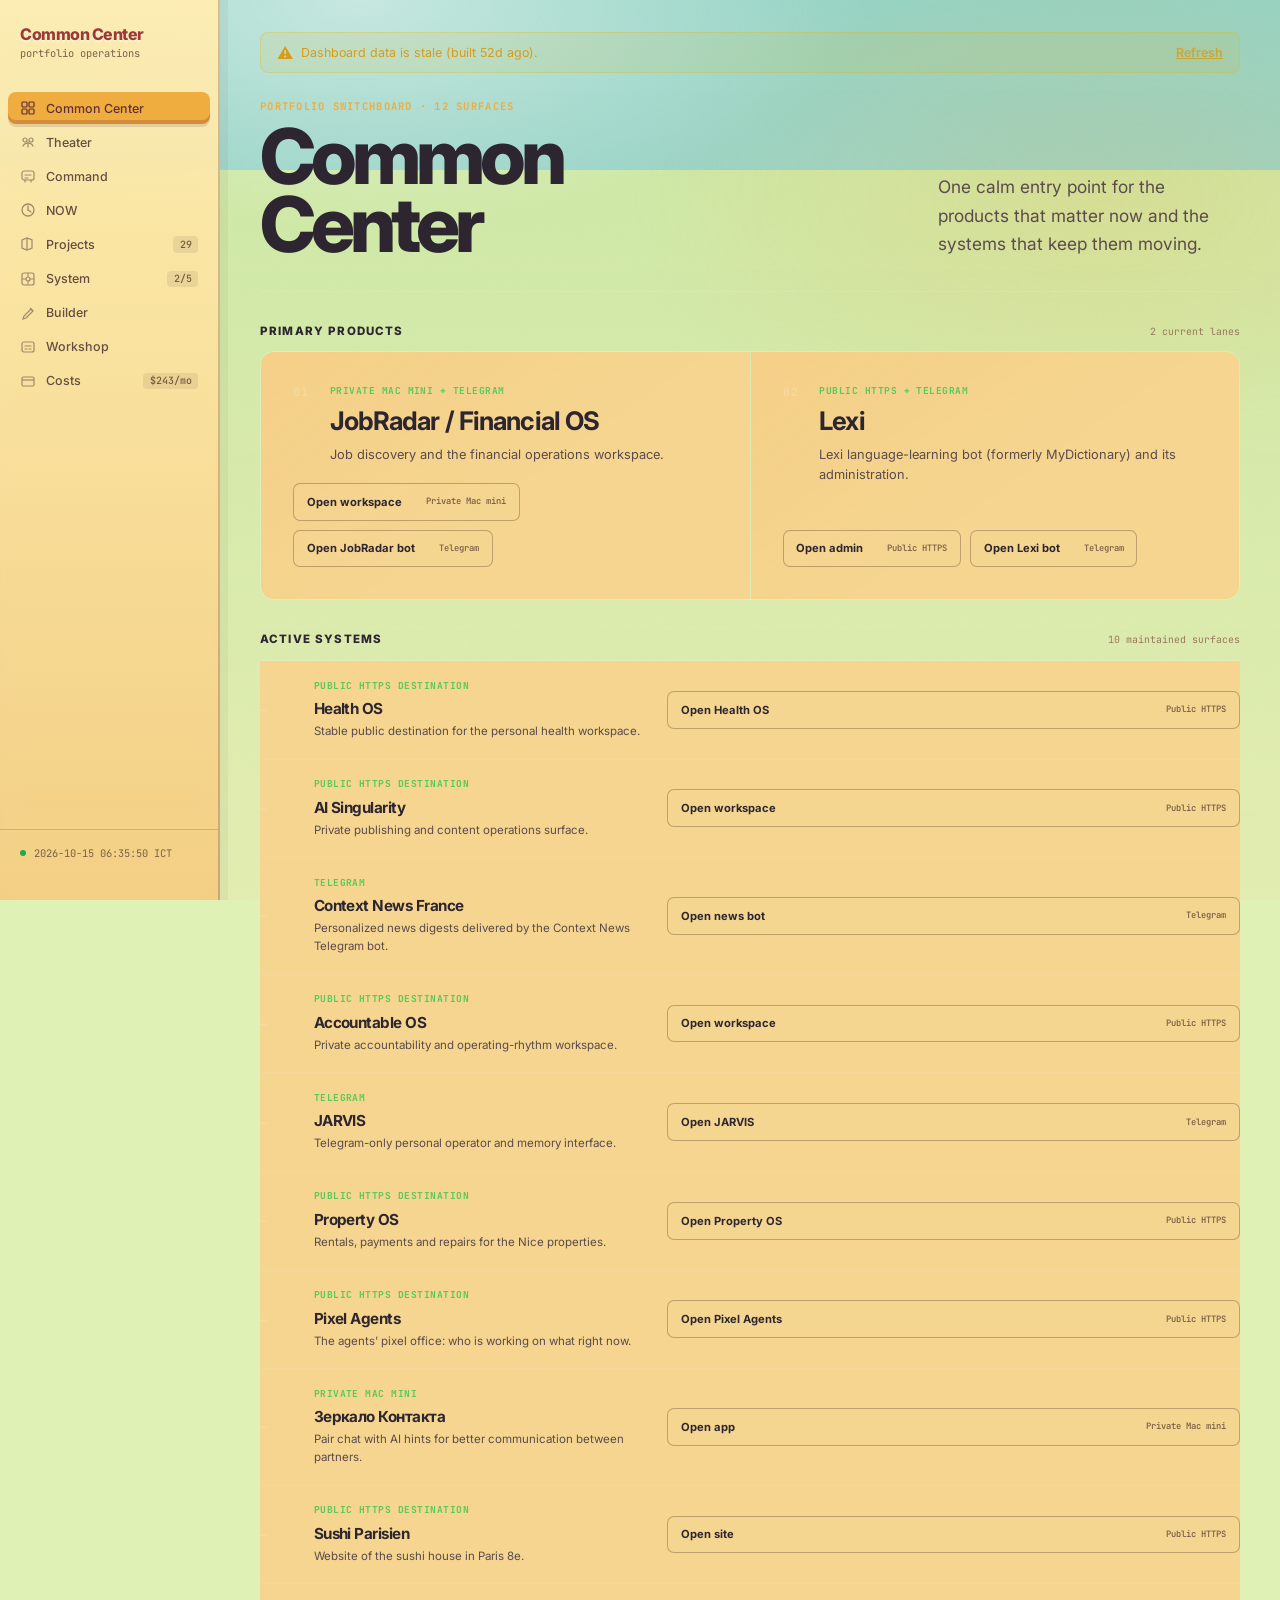
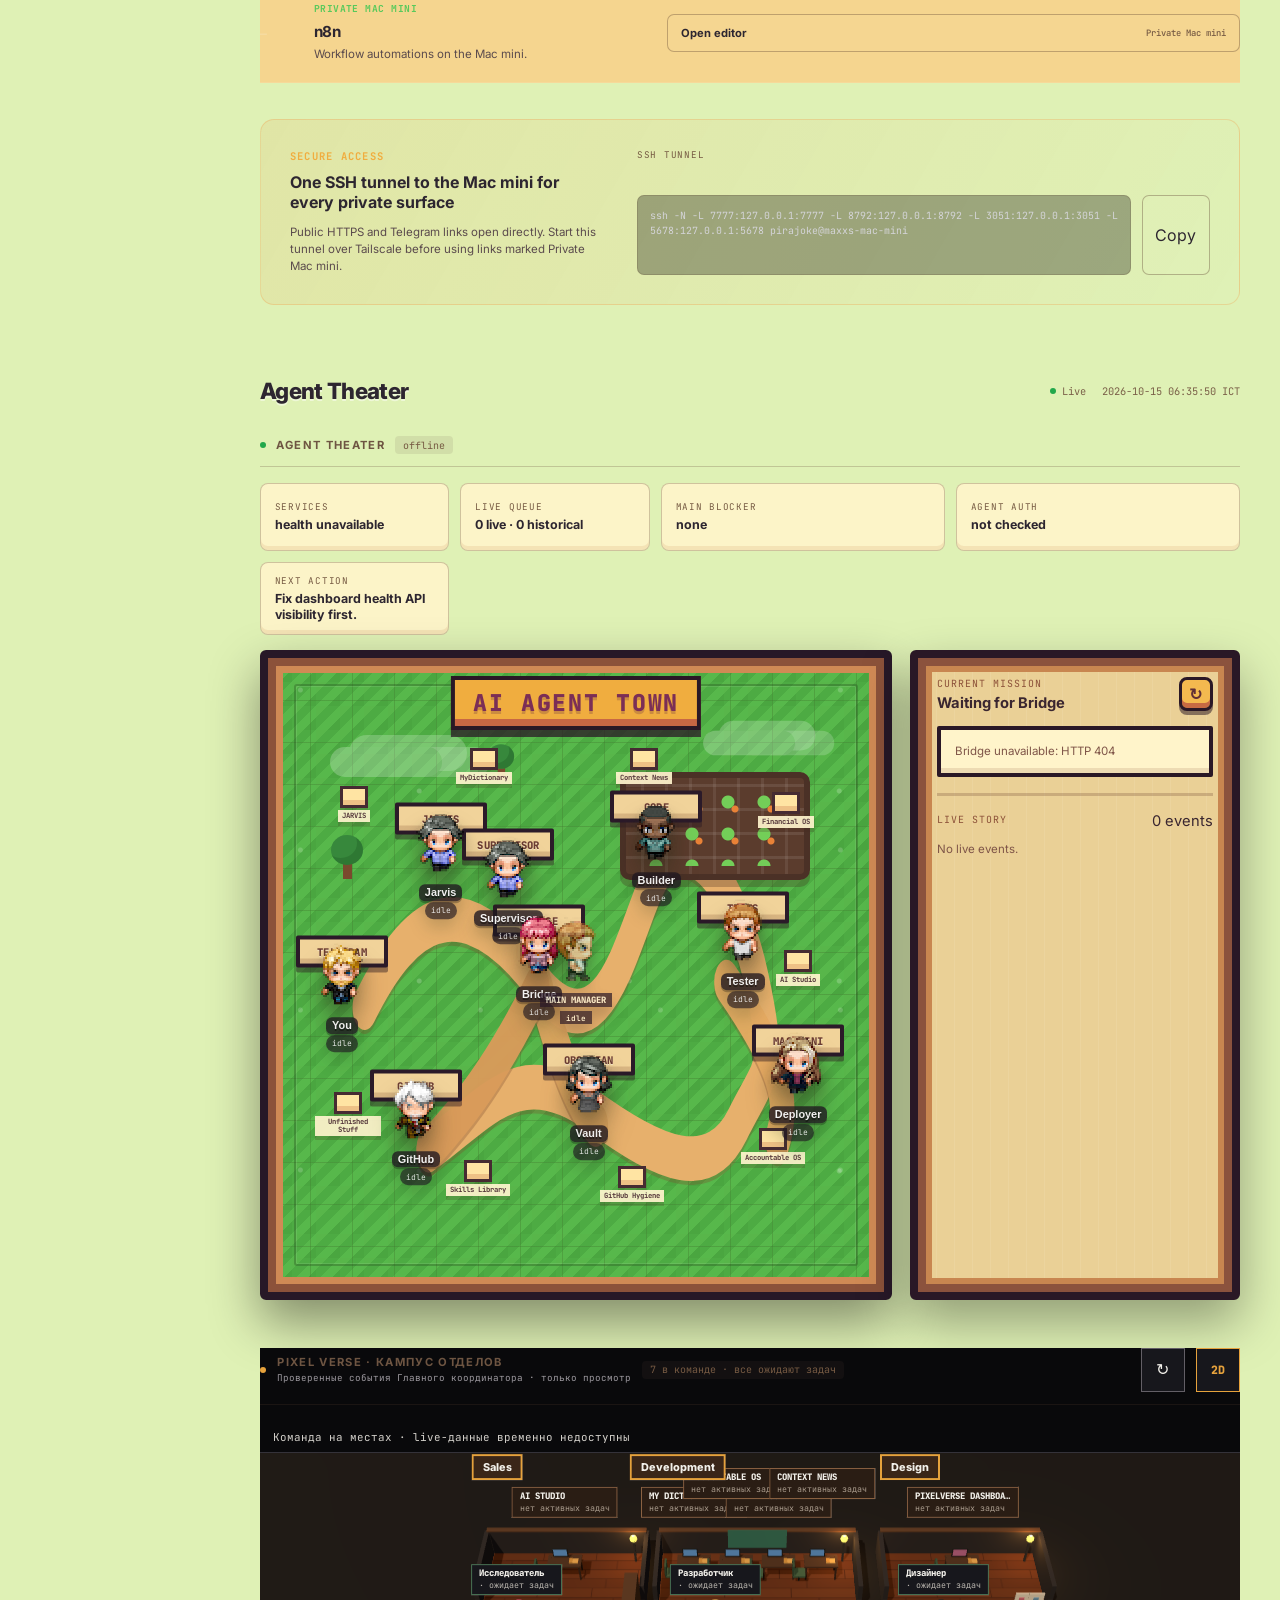
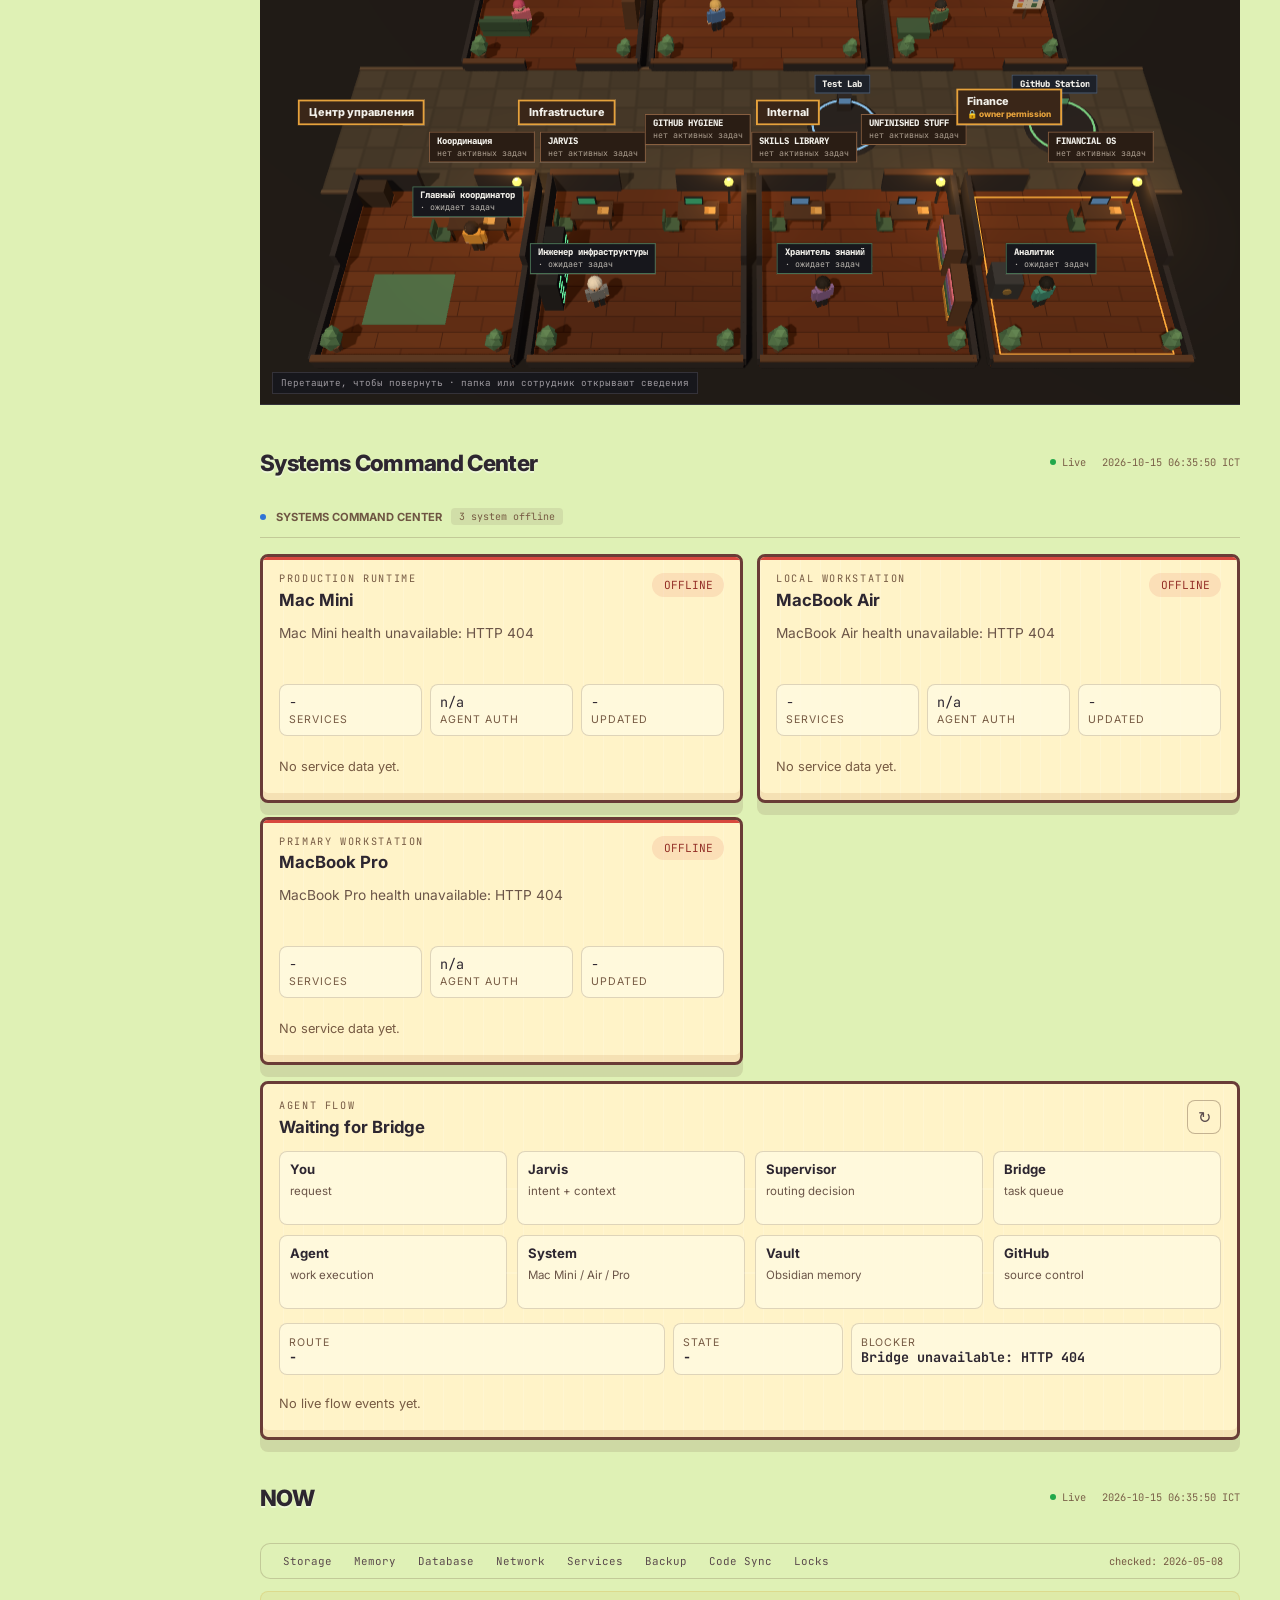
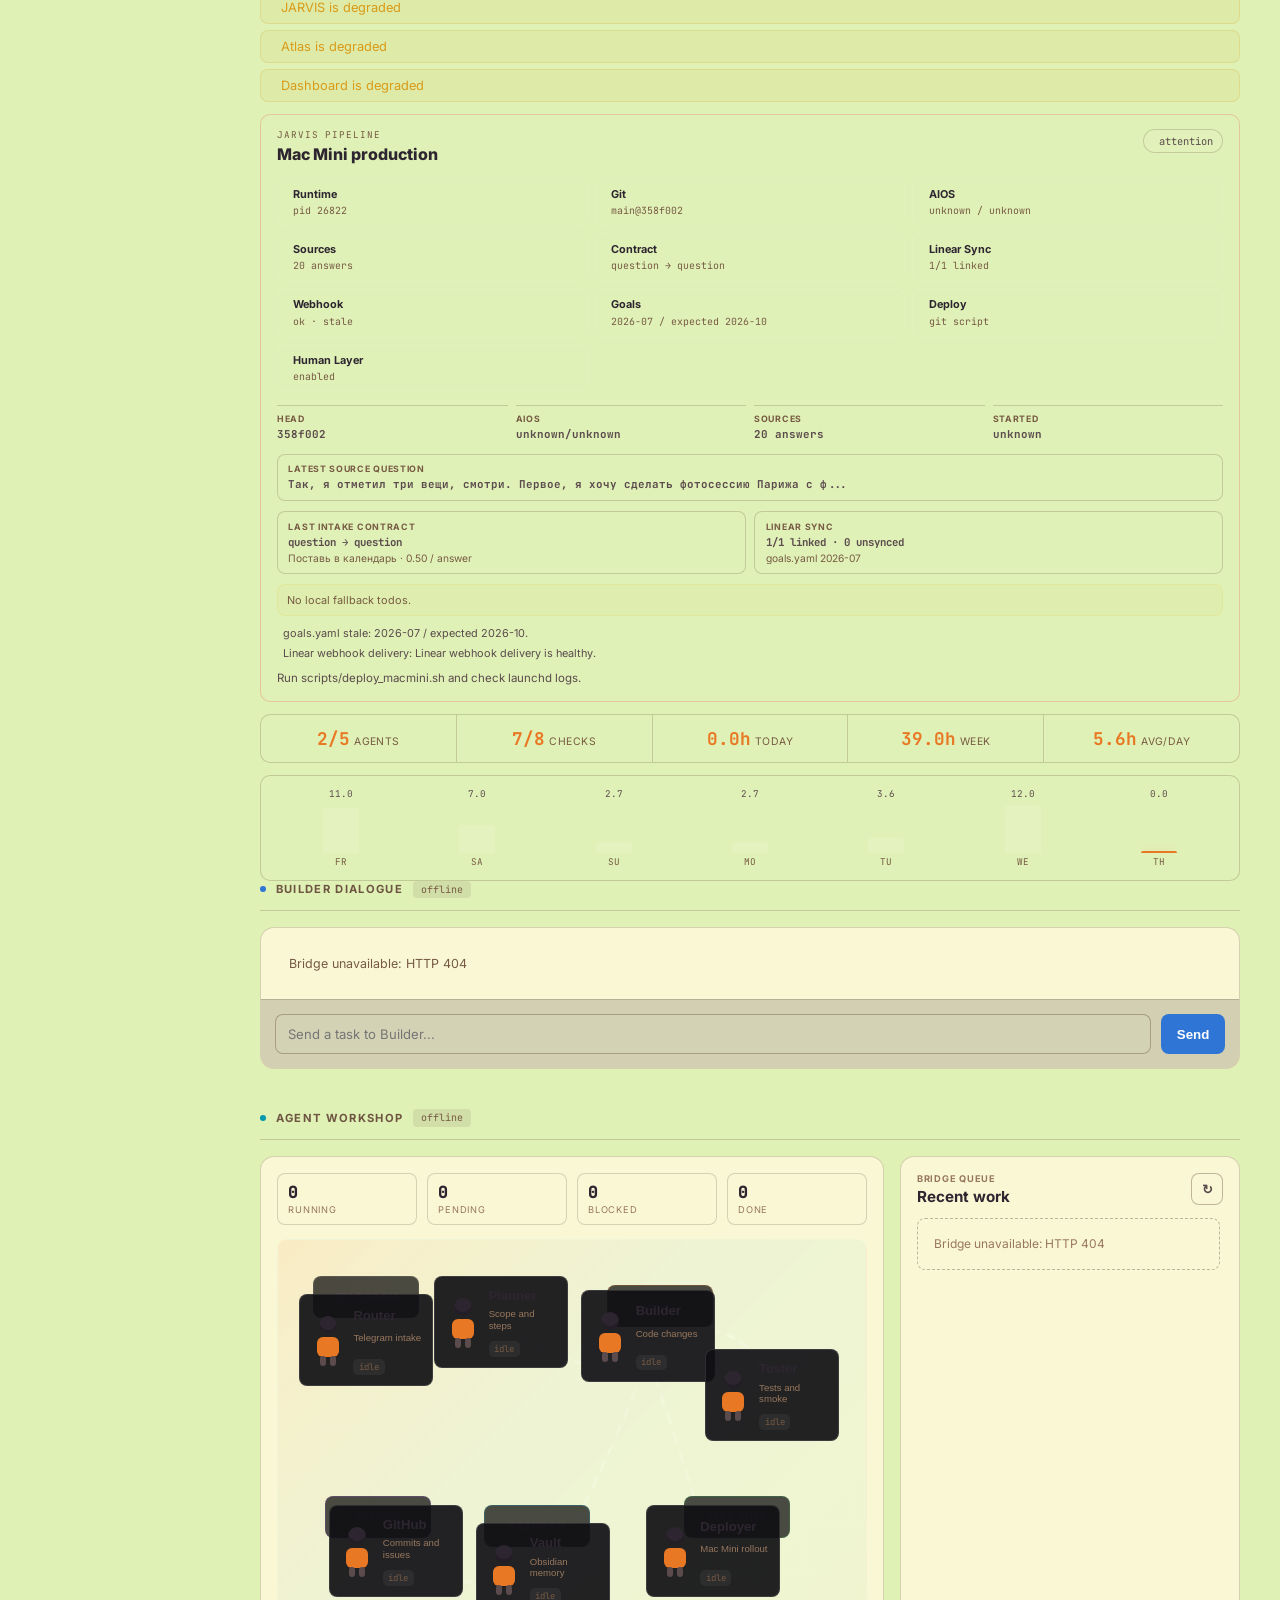
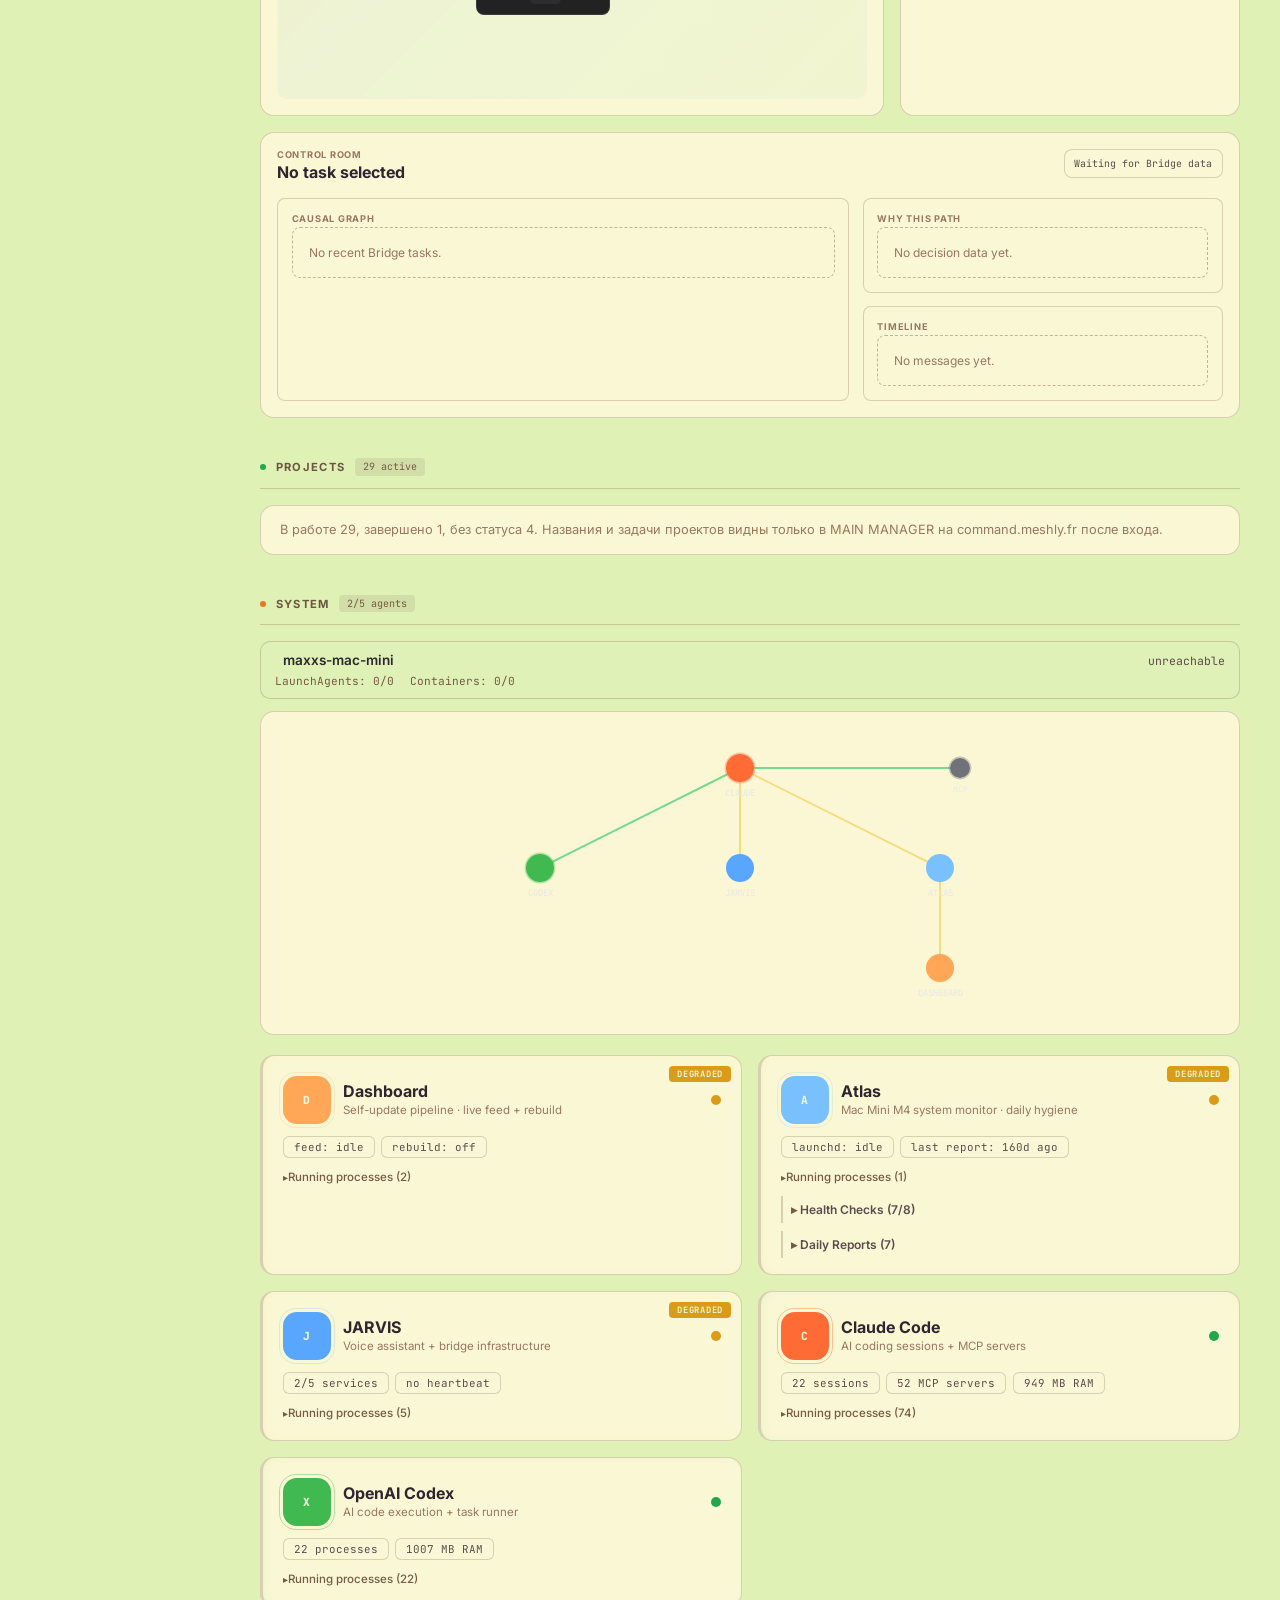
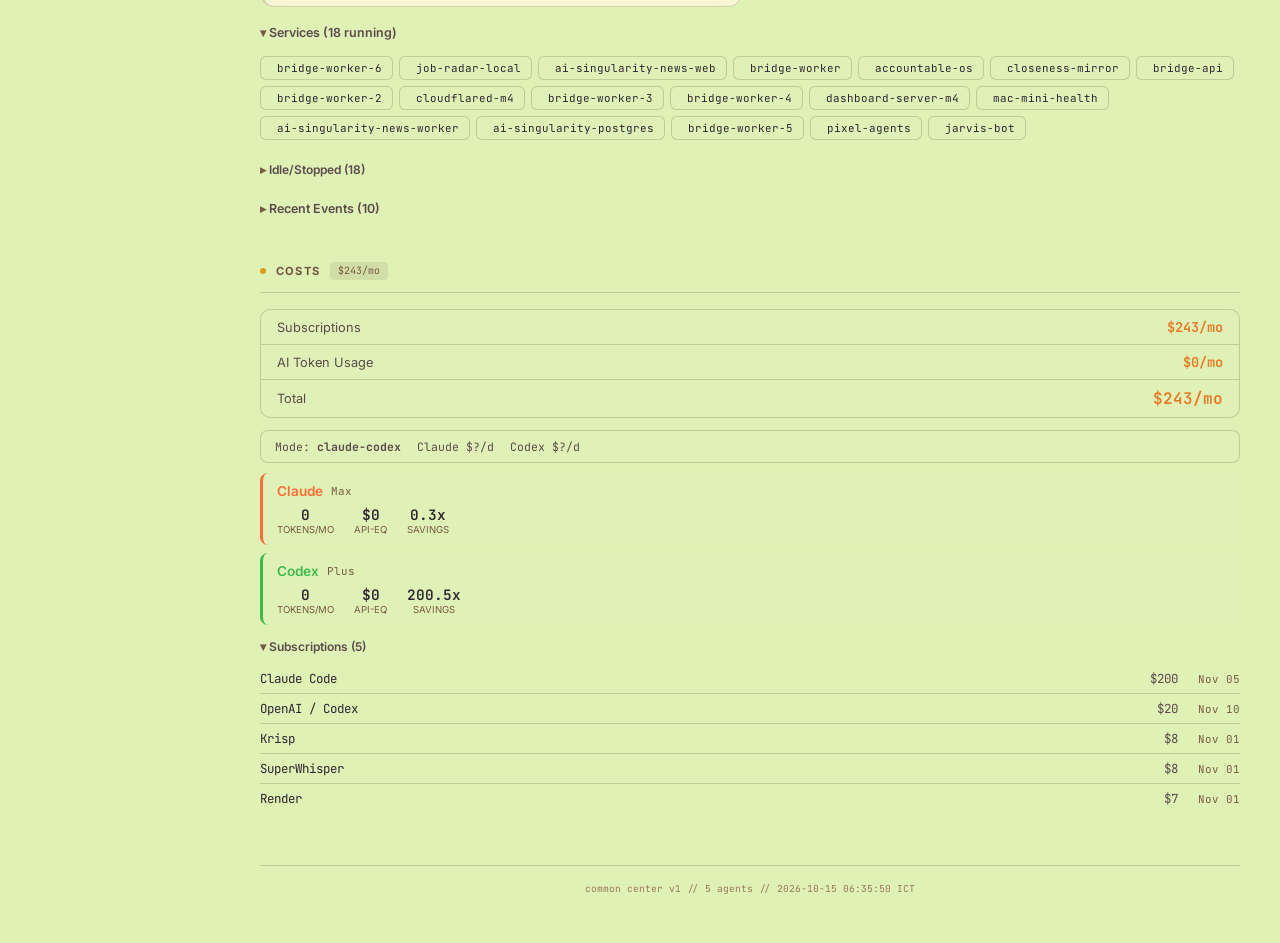
==== commit 8748f276: "Rebuild the published page with the new platform links Co-Authored-By: Claude Opus 5.5 (1M context) " ====
--- a/index.html
+++ b/index.html
@@ -7563,7 +7563,7 @@
     <div class="sidebar-footer">
         <div class="sf-live">
             <span class="live-dot"></span>
-            <span>2026-10-15 02:44:46 ICT</span>
+            <span>2026-10-15 06:35:50 ICT</span>
         </div>
     </div>
 </nav>
@@ -7609,14 +7609,14 @@
             data-platform-tier="primary">
         <div class="platform-index" aria-hidden="true">02</div>
         <div class="platform-copy">
-            <p class="platform-status">Private Mac mini + Telegram</p>
+            <p class="platform-status">Public HTTPS + Telegram</p>
             <h3>Lexi</h3>
             <p class="platform-description">Lexi language-learning bot (formerly MyDictionary) and its administration.</p>
         </div>
-        <div class="platform-actions"><a class="platform-action platform-action-private"
-                href="http://127.0.0.1:8791/admin" target="_blank" rel="noopener noreferrer">
+        <div class="platform-actions"><a class="platform-action platform-action-public"
+                href="https://mydictionary.meshly.fr/admin" target="_blank" rel="noopener noreferrer">
                 <span>Open admin</span>
-                <span class="platform-action-access">Private Mac mini</span>
+                <span class="platform-action-access">Public HTTPS</span>
             </a><a class="platform-action platform-action-telegram"
                 href="https://t.me/my_dictionnary_tg_bot" target="_blank" rel="noopener noreferrer">
                 <span>Open Lexi bot</span>
@@ -7649,14 +7649,14 @@
             data-platform-tier="active">
         <div class="platform-index" aria-hidden="true">—</div>
         <div class="platform-copy">
-            <p class="platform-status">Private Mac mini</p>
+            <p class="platform-status">Public HTTPS destination</p>
             <h3>AI Singularity</h3>
             <p class="platform-description">Private publishing and content operations surface.</p>
         </div>
-        <div class="platform-actions"><a class="platform-action platform-action-private"
-                href="http://127.0.0.1:8790" target="_blank" rel="noopener noreferrer">
+        <div class="platform-actions"><a class="platform-action platform-action-public"
+                href="https://singularity.meshly.fr/" target="_blank" rel="noopener noreferrer">
                 <span>Open workspace</span>
-                <span class="platform-action-access">Private Mac mini</span>
+                <span class="platform-action-access">Public HTTPS</span>
             </a></div>
     </article><article class="platform-entry platform-entry-active"
             data-platform-id="context-news"
@@ -7677,14 +7677,14 @@
             data-platform-tier="active">
         <div class="platform-index" aria-hidden="true">—</div>
         <div class="platform-copy">
-            <p class="platform-status">Private Mac mini</p>
+            <p class="platform-status">Public HTTPS destination</p>
             <h3>Accountable OS</h3>
             <p class="platform-description">Private accountability and operating-rhythm workspace.</p>
         </div>
-        <div class="platform-actions"><a class="platform-action platform-action-private"
-                href="http://127.0.0.1:4174" target="_blank" rel="noopener noreferrer">
+        <div class="platform-actions"><a class="platform-action platform-action-public"
+                href="https://accountable.meshly.fr/" target="_blank" rel="noopener noreferrer">
                 <span>Open workspace</span>
-                <span class="platform-action-access">Private Mac mini</span>
+                <span class="platform-action-access">Public HTTPS</span>
             </a></div>
     </article><article class="platform-entry platform-entry-active"
             data-platform-id="jarvis"
@@ -7747,14 +7747,14 @@
             data-platform-tier="active">
         <div class="platform-index" aria-hidden="true">—</div>
         <div class="platform-copy">
-            <p class="platform-status">Private Mac mini</p>
+            <p class="platform-status">Public HTTPS destination</p>
             <h3>Sushi Parisien</h3>
             <p class="platform-description">Website of the sushi house in Paris 8e.</p>
         </div>
-        <div class="platform-actions"><a class="platform-action platform-action-private"
-                href="http://127.0.0.1:8890" target="_blank" rel="noopener noreferrer">
+        <div class="platform-actions"><a class="platform-action platform-action-public"
+                href="https://sushi-parisien.meshly.fr/" target="_blank" rel="noopener noreferrer">
                 <span>Open site</span>
-                <span class="platform-action-access">Private Mac mini</span>
+                <span class="platform-action-access">Public HTTPS</span>
             </a></div>
     </article><article class="platform-entry platform-entry-active"
             data-platform-id="n8n"
@@ -7781,7 +7781,7 @@
         </div>
         <div class="platform-command">
             <span>SSH tunnel</span>
-            <code id="common-center-tunnel">ssh -N -L 7777:127.0.0.1:7777 -L 8792:127.0.0.1:8792 -L 8791:127.0.0.1:8791 -L 8790:127.0.0.1:8790 -L 4174:127.0.0.1:4174 -L 3051:127.0.0.1:3051 -L 8890:127.0.0.1:8890 -L 5678:127.0.0.1:5678 pirajoke@maxxs-mac-mini</code>
+            <code id="common-center-tunnel">ssh -N -L 7777:127.0.0.1:7777 -L 8792:127.0.0.1:8792 -L 3051:127.0.0.1:3051 -L 5678:127.0.0.1:5678 pirajoke@maxxs-mac-mini</code>
             <button class="platform-action platform-copy-action" type="button"
                     data-copy="#common-center-tunnel" aria-label="Copy SSH tunnel command"
                     aria-live="polite" aria-atomic="true">Copy</button>
@@ -7794,7 +7794,7 @@
     <div class="topbar-title">Agent Theater</div>
     <div class="topbar-meta">
         <span class="tm-item"><span class="live-dot"></span> Live</span>
-        <span class="tm-item">2026-10-15 02:44:46 ICT</span>
+        <span class="tm-item">2026-10-15 06:35:50 ICT</span>
     </div>
 </div>
 
@@ -8448,7 +8448,7 @@
     <div class="topbar-title">Systems Command Center</div>
     <div class="topbar-meta">
         <span class="tm-item"><span class="live-dot"></span> Live</span>
-        <span class="tm-item">2026-10-15 02:44:46 ICT</span>
+        <span class="tm-item">2026-10-15 06:35:50 ICT</span>
     </div>
 </div>
 
@@ -8585,7 +8585,7 @@
     <div class="topbar-title">NOW</div>
     <div class="topbar-meta">
         <span class="tm-item"><span class="live-dot"></span> Live</span>
-        <span class="tm-item">2026-10-15 02:44:46 ICT</span>
+        <span class="tm-item">2026-10-15 06:35:50 ICT</span>
     </div>
 </div>
 
@@ -8593,7 +8593,7 @@
     <div class="now-status-bar">
         <div class="now-dots"><div class="now-dot-item"><span class="status-dot dot-green"></span><span class="now-dot-label">Storage</span></div><div class="now-dot-item"><span class="status-dot dot-green"></span><span class="now-dot-label">Memory</span></div><div class="now-dot-item"><span class="status-dot dot-green"></span><span class="now-dot-label">Database</span></div><div class="now-dot-item"><span class="status-dot dot-green"></span><span class="now-dot-label">Network</span></div><div class="now-dot-item"><span class="status-dot dot-green"></span><span class="now-dot-label">Services</span></div><div class="now-dot-item"><span class="status-dot dot-green"></span><span class="now-dot-label">Backup</span></div><div class="now-dot-item"><span class="status-dot dot-yellow"></span><span class="now-dot-label">Code Sync</span></div><div class="now-dot-item"><span class="status-dot dot-green"></span><span class="now-dot-label">Locks</span></div></div>
         <div class="now-check-time">checked: 2026-05-08</div>
-    </div><div class="now-alerts"><div class="now-alert now-alert-warn"><span class="status-dot dot-yellow"></span> JARVIS is degraded</div><div class="now-alert now-alert-warn"><span class="status-dot dot-yellow"></span> Atlas is degraded</div><div class="now-alert now-alert-error"><span class="status-dot dot-red"></span> Dashboard is offline</div></div>
+    </div><div class="now-alerts"><div class="now-alert now-alert-warn"><span class="status-dot dot-yellow"></span> JARVIS is degraded</div><div class="now-alert now-alert-warn"><span class="status-dot dot-yellow"></span> Atlas is degraded</div><div class="now-alert now-alert-warn"><span class="status-dot dot-yellow"></span> Dashboard is degraded</div></div>
     <div class="jpipe-card jpipe-red">
         <div class="jpipe-head">
             <div>
@@ -8602,7 +8602,7 @@
             </div>
             <div class="jpipe-state"><span class="status-dot dot-red"></span>attention</div>
         </div>
-        <div class="jpipe-grid"><div class="jpipe-check"><span class="status-dot dot-red"></span><span class="jpipe-check-label">Runtime</span><span class="jpipe-check-detail">pid -</span></div><div class="jpipe-check"><span class="status-dot dot-green"></span><span class="jpipe-check-label">Git</span><span class="jpipe-check-detail">main@358f002</span></div><div class="jpipe-check"><span class="status-dot dot-red"></span><span class="jpipe-check-label">AIOS</span><span class="jpipe-check-detail">unknown / unknown</span></div><div class="jpipe-check"><span class="status-dot dot-green"></span><span class="jpipe-check-label">Sources</span><span class="jpipe-check-detail">20 answers</span></div><div class="jpipe-check"><span class="status-dot dot-green"></span><span class="jpipe-check-label">Contract</span><span class="jpipe-check-detail">question → question</span></div><div class="jpipe-check"><span class="status-dot dot-green"></span><span class="jpipe-check-label">Linear Sync</span><span class="jpipe-check-detail">1/1 linked</span></div><div class="jpipe-check"><span class="status-dot dot-yellow"></span><span class="jpipe-check-label">Webhook</span><span class="jpipe-check-detail">ok · stale</span></div><div class="jpipe-check"><span class="status-dot dot-yellow"></span><span class="jpipe-check-label">Goals</span><span class="jpipe-check-detail">2026-07 / expected 2026-10</span></div><div class="jpipe-check"><span class="status-dot dot-green"></span><span class="jpipe-check-label">Deploy</span><span class="jpipe-check-detail">git script</span></div><div class="jpipe-check"><span class="status-dot dot-green"></span><span class="jpipe-check-label">Human Layer</span><span class="jpipe-check-detail">enabled</span></div></div>
+        <div class="jpipe-grid"><div class="jpipe-check"><span class="status-dot dot-green"></span><span class="jpipe-check-label">Runtime</span><span class="jpipe-check-detail">pid 26822</span></div><div class="jpipe-check"><span class="status-dot dot-green"></span><span class="jpipe-check-label">Git</span><span class="jpipe-check-detail">main@358f002</span></div><div class="jpipe-check"><span class="status-dot dot-red"></span><span class="jpipe-check-label">AIOS</span><span class="jpipe-check-detail">unknown / unknown</span></div><div class="jpipe-check"><span class="status-dot dot-green"></span><span class="jpipe-check-label">Sources</span><span class="jpipe-check-detail">20 answers</span></div><div class="jpipe-check"><span class="status-dot dot-green"></span><span class="jpipe-check-label">Contract</span><span class="jpipe-check-detail">question → question</span></div><div class="jpipe-check"><span class="status-dot dot-green"></span><span class="jpipe-check-label">Linear Sync</span><span class="jpipe-check-detail">1/1 linked</span></div><div class="jpipe-check"><span class="status-dot dot-yellow"></span><span class="jpipe-check-label">Webhook</span><span class="jpipe-check-detail">ok · stale</span></div><div class="jpipe-check"><span class="status-dot dot-yellow"></span><span class="jpipe-check-label">Goals</span><span class="jpipe-check-detail">2026-07 / expected 2026-10</span></div><div class="jpipe-check"><span class="status-dot dot-green"></span><span class="jpipe-check-label">Deploy</span><span class="jpipe-check-detail">git script</span></div><div class="jpipe-check"><span class="status-dot dot-green"></span><span class="jpipe-check-label">Human Layer</span><span class="jpipe-check-detail">enabled</span></div></div>
         <div class="jpipe-meta">
             <div><span>HEAD</span><strong>358f002</strong></div>
             <div><span>AIOS</span><strong>unknown/unknown</strong></div>
@@ -8643,43 +8643,43 @@
             <span class="now-stat-lbl">today</span>
         </div>
         <div class="now-stat">
-            <span class="now-stat-val">28.6h</span>
+            <span class="now-stat-val">39.0h</span>
             <span class="now-stat-lbl">week</span>
         </div>
         <div class="now-stat">
-            <span class="now-stat-val">4.1h</span>
+            <span class="now-stat-val">5.6h</span>
             <span class="now-stat-lbl">avg/day</span>
         </div>
     </div>
     <div class="now-pulse">
         <div class="now-pulse-chart"><div class="now-bar-col">
-            <div class="now-bar-val">5.8</div>
-            <div class="now-bar"><div class="now-bar-fill" style="height:74%"></div></div>
-            <div class="now-bar-day">Th</div>
-        </div><div class="now-bar-col">
-            <div class="now-bar-val">7.8</div>
-            <div class="now-bar"><div class="now-bar-fill" style="height:100%"></div></div>
+            <div class="now-bar-val">11.0</div>
+            <div class="now-bar"><div class="now-bar-fill" style="height:92%"></div></div>
             <div class="now-bar-day">Fr</div>
         </div><div class="now-bar-col">
-            <div class="now-bar-val">7.6</div>
-            <div class="now-bar"><div class="now-bar-fill" style="height:97%"></div></div>
+            <div class="now-bar-val">7.0</div>
+            <div class="now-bar"><div class="now-bar-fill" style="height:58%"></div></div>
             <div class="now-bar-day">Sa</div>
         </div><div class="now-bar-col">
-            <div class="now-bar-val">0.0</div>
-            <div class="now-bar"><div class="now-bar-fill" style="height:3%"></div></div>
+            <div class="now-bar-val">2.7</div>
+            <div class="now-bar"><div class="now-bar-fill" style="height:22%"></div></div>
             <div class="now-bar-day">Su</div>
         </div><div class="now-bar-col">
-            <div class="now-bar-val">5.4</div>
-            <div class="now-bar"><div class="now-bar-fill" style="height:69%"></div></div>
+            <div class="now-bar-val">2.7</div>
+            <div class="now-bar"><div class="now-bar-fill" style="height:22%"></div></div>
             <div class="now-bar-day">Mo</div>
         </div><div class="now-bar-col">
-            <div class="now-bar-val">2.0</div>
-            <div class="now-bar"><div class="now-bar-fill" style="height:26%"></div></div>
+            <div class="now-bar-val">3.6</div>
+            <div class="now-bar"><div class="now-bar-fill" style="height:30%"></div></div>
             <div class="now-bar-day">Tu</div>
+        </div><div class="now-bar-col">
+            <div class="now-bar-val">12.0</div>
+            <div class="now-bar"><div class="now-bar-fill" style="height:100%"></div></div>
+            <div class="now-bar-day">We</div>
         </div><div class="now-bar-col">
             <div class="now-bar-val">0.0</div>
             <div class="now-bar"><div class="now-bar-fill active" style="height:3%"></div></div>
-            <div class="now-bar-day">We</div>
+            <div class="now-bar-day">Th</div>
         </div></div>
         
     </div>
@@ -8896,7 +8896,7 @@
     <div class="topo-map">
         <svg viewBox="0 0 620 290" xmlns="http://www.w3.org/2000/svg" class="topo-svg">
             <line x1="300" y1="40" x2="520" y2="40" stroke="rgba(34,197,94,0.6)" stroke-width="2" stroke-linecap="round"/><line x1="300" y1="40" x2="100" y2="140" stroke="rgba(34,197,94,0.6)" stroke-width="2" stroke-linecap="round"/><line x1="300" y1="40" x2="300" y2="140" stroke="rgba(234,179,8,0.4)" stroke-width="2" stroke-linecap="round"/><line x1="300" y1="40" x2="500" y2="140" stroke="rgba(234,179,8,0.4)" stroke-width="2" stroke-linecap="round"/><line x1="500" y1="140" x2="500" y2="240" stroke="rgba(234,179,8,0.4)" stroke-width="2" stroke-linecap="round"/>
-            <circle cx="300" cy="40" r="14" fill="#ff6b35" opacity="1"/><text x="300" y="68" text-anchor="middle" fill="rgba(228,228,231,0.7)" font-size="9" font-family="JetBrains Mono, monospace" font-weight="600">CLAUDE</text><circle cx="300" cy="40" r="14" fill="none" stroke="#ff6b35" stroke-width="1.5" opacity="0.3"><animate attributeName="r" from="14" to="24" dur="2s" repeatCount="indefinite"/><animate attributeName="opacity" from="0.4" to="0" dur="2s" repeatCount="indefinite"/></circle><circle cx="100" cy="140" r="14" fill="#3fb950" opacity="1"/><text x="100" y="168" text-anchor="middle" fill="rgba(228,228,231,0.7)" font-size="9" font-family="JetBrains Mono, monospace" font-weight="600">CODEX</text><circle cx="100" cy="140" r="14" fill="none" stroke="#3fb950" stroke-width="1.5" opacity="0.3"><animate attributeName="r" from="14" to="24" dur="2s" repeatCount="indefinite"/><animate attributeName="opacity" from="0.4" to="0" dur="2s" repeatCount="indefinite"/></circle><circle cx="300" cy="140" r="14" fill="#58a6ff" opacity="1"/><text x="300" y="168" text-anchor="middle" fill="rgba(228,228,231,0.7)" font-size="9" font-family="JetBrains Mono, monospace" font-weight="600">JARVIS</text><circle cx="500" cy="140" r="14" fill="#79c0ff" opacity="1"/><text x="500" y="168" text-anchor="middle" fill="rgba(228,228,231,0.7)" font-size="9" font-family="JetBrains Mono, monospace" font-weight="600">ATLAS</text><circle cx="500" cy="240" r="14" fill="#ffa657" opacity="0.35"/><text x="500" y="268" text-anchor="middle" fill="rgba(228,228,231,0.7)" font-size="9" font-family="JetBrains Mono, monospace" font-weight="600">DASHBOARD</text><circle cx="520" cy="40" r="10" fill="#71717a" opacity="1"/><text x="520" y="64" text-anchor="middle" fill="rgba(228,228,231,0.7)" font-size="7.5" font-family="JetBrains Mono, monospace" font-weight="600">MCP</text><circle cx="520" cy="40" r="10" fill="none" stroke="#71717a" stroke-width="1.5" opacity="0.3"><animate attributeName="r" from="10" to="20" dur="2s" repeatCount="indefinite"/><animate attributeName="opacity" from="0.4" to="0" dur="2s" repeatCount="indefinite"/></circle>
+            <circle cx="300" cy="40" r="14" fill="#ff6b35" opacity="1"/><text x="300" y="68" text-anchor="middle" fill="rgba(228,228,231,0.7)" font-size="9" font-family="JetBrains Mono, monospace" font-weight="600">CLAUDE</text><circle cx="300" cy="40" r="14" fill="none" stroke="#ff6b35" stroke-width="1.5" opacity="0.3"><animate attributeName="r" from="14" to="24" dur="2s" repeatCount="indefinite"/><animate attributeName="opacity" from="0.4" to="0" dur="2s" repeatCount="indefinite"/></circle><circle cx="100" cy="140" r="14" fill="#3fb950" opacity="1"/><text x="100" y="168" text-anchor="middle" fill="rgba(228,228,231,0.7)" font-size="9" font-family="JetBrains Mono, monospace" font-weight="600">CODEX</text><circle cx="100" cy="140" r="14" fill="none" stroke="#3fb950" stroke-width="1.5" opacity="0.3"><animate attributeName="r" from="14" to="24" dur="2s" repeatCount="indefinite"/><animate attributeName="opacity" from="0.4" to="0" dur="2s" repeatCount="indefinite"/></circle><circle cx="300" cy="140" r="14" fill="#58a6ff" opacity="1"/><text x="300" y="168" text-anchor="middle" fill="rgba(228,228,231,0.7)" font-size="9" font-family="JetBrains Mono, monospace" font-weight="600">JARVIS</text><circle cx="500" cy="140" r="14" fill="#79c0ff" opacity="1"/><text x="500" y="168" text-anchor="middle" fill="rgba(228,228,231,0.7)" font-size="9" font-family="JetBrains Mono, monospace" font-weight="600">ATLAS</text><circle cx="500" cy="240" r="14" fill="#ffa657" opacity="1"/><text x="500" y="268" text-anchor="middle" fill="rgba(228,228,231,0.7)" font-size="9" font-family="JetBrains Mono, monospace" font-weight="600">DASHBOARD</text><circle cx="520" cy="40" r="10" fill="#71717a" opacity="1"/><text x="520" y="64" text-anchor="middle" fill="rgba(228,228,231,0.7)" font-size="7.5" font-family="JetBrains Mono, monospace" font-weight="600">MCP</text><circle cx="520" cy="40" r="10" fill="none" stroke="#71717a" stroke-width="1.5" opacity="0.3"><animate attributeName="r" from="10" to="20" dur="2s" repeatCount="indefinite"/><animate attributeName="opacity" from="0.4" to="0" dur="2s" repeatCount="indefinite"/></circle>
         </svg>
     </div>
     <div class="agents">
@@ -8913,45 +8913,35 @@
                 </div>
                 <div class="ag-status"><div class="ag-dot ag-dot-active"></div></div>
             </div>
-            <div class="ag-pills"><span class="ag-pill">22 sessions</span><span class="ag-pill">52 MCP servers</span><span class="ag-pill">1334 MB RAM</span></div>
+            <div class="ag-pills"><span class="ag-pill">22 sessions</span><span class="ag-pill">52 MCP servers</span><span class="ag-pill">949 MB RAM</span></div>
             
             <details class="ag-sub-expand">
                 <summary class="ag-sub-toggle">Running processes (74)</summary>
                 <div class="ag-sub-items">
                 <div class="ag-sub-item">
                     <span class="status-dot dot-green"></span>
-                    <span class="ag-sub-name">Session PID 2330</span>
-                    <span class="ag-sub-detail">CPU 5.1% · 41 MB</span>
+                    <span class="ag-sub-name">Session PID 2577</span>
+                    <span class="ag-sub-detail">CPU 1.3% · 98 MB</span>
                 </div>
                 <div class="ag-sub-item">
                     <span class="status-dot dot-green"></span>
-                    <span class="ag-sub-name">Session PID 2423</span>
-                    <span class="ag-sub-detail">CPU 3.2% · 467 MB</span>
+                    <span class="ag-sub-name">Session PID 33903</span>
+                    <span class="ag-sub-detail">CPU 0.1% · 145 MB</span>
                 </div>
                 <div class="ag-sub-item">
                     <span class="status-dot dot-green"></span>
-                    <span class="ag-sub-name">Session PID 2577</span>
-                    <span class="ag-sub-detail">CPU 0.6% · 101 MB</span>
+                    <span class="ag-sub-name">Session PID 99603</span>
+                    <span class="ag-sub-detail">CPU 0.1% · 116 MB</span>
                 </div>
                 <div class="ag-sub-item">
                     <span class="status-dot dot-green"></span>
                     <span class="ag-sub-name">Session PID 79274</span>
-                    <span class="ag-sub-detail">CPU 0.1% · 105 MB</span>
-                </div>
-                <div class="ag-sub-item">
-                    <span class="status-dot dot-green"></span>
-                    <span class="ag-sub-name">Session PID 99603</span>
-                    <span class="ag-sub-detail">CPU 0.1% · 118 MB</span>
-                </div>
-                <div class="ag-sub-item">
-                    <span class="status-dot dot-green"></span>
-                    <span class="ag-sub-name">Session PID 33903</span>
-                    <span class="ag-sub-detail">CPU 0.1% · 162 MB</span>
+                    <span class="ag-sub-detail">CPU 0.0% · 96 MB</span>
                 </div>
                 <div class="ag-sub-item">
                     <span class="status-dot dot-green"></span>
                     <span class="ag-sub-name">Session PID 78238</span>
-                    <span class="ag-sub-detail">CPU 0.0% · 10 MB</span>
+                    <span class="ag-sub-detail">CPU 0.0% · 8 MB</span>
                 </div>
                 <div class="ag-sub-item">
                     <span class="status-dot dot-green"></span>
@@ -8961,7 +8951,7 @@
                 <div class="ag-sub-item">
                     <span class="status-dot dot-green"></span>
                     <span class="ag-sub-name">Session PID 99625</span>
-                    <span class="ag-sub-detail">CPU 0.0% · 9 MB</span>
+                    <span class="ag-sub-detail">CPU 0.0% · 7 MB</span>
                 </div>
                 <div class="ag-sub-item">
                     <span class="status-dot dot-green"></span>
@@ -8971,12 +8961,12 @@
                 <div class="ag-sub-item">
                     <span class="status-dot dot-green"></span>
                     <span class="ag-sub-name">Session PID 3428</span>
-                    <span class="ag-sub-detail">CPU 0.0% · 13 MB</span>
+                    <span class="ag-sub-detail">CPU 0.0% · 8 MB</span>
                 </div>
                 <div class="ag-sub-item">
                     <span class="status-dot dot-green"></span>
                     <span class="ag-sub-name">Session PID 3427</span>
-                    <span class="ag-sub-detail">CPU 0.0% · 9 MB</span>
+                    <span class="ag-sub-detail">CPU 0.0% · 6 MB</span>
                 </div>
                 <div class="ag-sub-item">
                     <span class="status-dot dot-green"></span>
@@ -8986,7 +8976,7 @@
                 <div class="ag-sub-item">
                     <span class="status-dot dot-green"></span>
                     <span class="ag-sub-name">Session PID 2542</span>
-                    <span class="ag-sub-detail">CPU 0.0% · 13 MB</span>
+                    <span class="ag-sub-detail">CPU 0.0% · 7 MB</span>
                 </div>
                 <div class="ag-sub-item">
                     <span class="status-dot dot-green"></span>
@@ -8996,117 +8986,127 @@
                 <div class="ag-sub-item">
                     <span class="status-dot dot-green"></span>
                     <span class="ag-sub-name">Session PID 2513</span>
-                    <span class="ag-sub-detail">CPU 0.0% · 17 MB</span>
+                    <span class="ag-sub-detail">CPU 0.0% · 9 MB</span>
                 </div>
                 <div class="ag-sub-item">
                     <span class="status-dot dot-green"></span>
                     <span class="ag-sub-name">Session PID 2512</span>
-                    <span class="ag-sub-detail">CPU 0.0% · 27 MB</span>
+                    <span class="ag-sub-detail">CPU 0.0% · 10 MB</span>
+                </div>
+                <div class="ag-sub-item">
+                    <span class="status-dot dot-green"></span>
+                    <span class="ag-sub-name">Session PID 2423</span>
+                    <span class="ag-sub-detail">CPU 0.0% · 237 MB</span>
                 </div>
                 <div class="ag-sub-item">
                     <span class="status-dot dot-green"></span>
                     <span class="ag-sub-name">Session PID 2338</span>
-                    <span class="ag-sub-detail">CPU 0.0% · 29 MB</span>
+                    <span class="ag-sub-detail">CPU 0.0% · 11 MB</span>
                 </div>
                 <div class="ag-sub-item">
                     <span class="status-dot dot-green"></span>
                     <span class="ag-sub-name">Session PID 2332</span>
-                    <span class="ag-sub-detail">CPU 0.0% · 38 MB</span>
+                    <span class="ag-sub-detail">CPU 0.0% · 36 MB</span>
+                </div>
+                <div class="ag-sub-item">
+                    <span class="status-dot dot-green"></span>
+                    <span class="ag-sub-name">Session PID 2330</span>
+                    <span class="ag-sub-detail">CPU 0.0% · 18 MB</span>
                 </div>
                 <div class="ag-sub-item">
                     <span class="status-dot dot-green"></span>
                     <span class="ag-sub-name">Session PID 2329</span>
-                    <span class="ag-sub-detail">CPU 0.0% · 3 MB</span>
+                    <span class="ag-sub-detail">CPU 0.0% · 2 MB</span>
                 </div>
                 <div class="ag-sub-item">
                     <span class="status-dot dot-green"></span>
                     <span class="ag-sub-name">Session PID 2324</span>
-                    <span class="ag-sub-detail">CPU 0.0% · 168 MB</span>
+                    <span class="ag-sub-detail">CPU 0.0% · 131 MB</span>
                 </div>
                 <div class="ag-sub-item">
                     <span class="status-dot dot-green"></span>
-                    <span class="ag-sub-name">Session PID 9337</span>
+                    <span class="ag-sub-name">Session PID 81661</span>
                     <span class="ag-sub-detail">CPU 0.0% · 2 MB</span>
                 </div>
                 <div class="ag-sub-item">
                     <span class="status-dot dot-green"></span>
                     <span class="ag-sub-name">MCP: mcp-server-filesystem</span>
-                    <span class="ag-sub-detail">PID 79355 · 16 MB</span>
+                    <span class="ag-sub-detail">PID 79355 · 3 MB</span>
                 </div>
                 <div class="ag-sub-item">
                     <span class="status-dot dot-green"></span>
                     <span class="ag-sub-name">MCP: mcp-pdf-server</span>
-                    <span class="ag-sub-detail">PID 79341 · 18 MB</span>
+                    <span class="ag-sub-detail">PID 79341 · 5 MB</span>
                 </div>
                 <div class="ag-sub-item">
                     <span class="status-dot dot-green"></span>
                     <span class="ag-sub-name">MCP: mcp-server-filesystem</span>
-                    <span class="ag-sub-detail">PID 79323 · 16 MB</span>
+                    <span class="ag-sub-detail">PID 79323 · 3 MB</span>
                 </div>
                 <div class="ag-sub-item">
                     <span class="status-dot dot-green"></span>
                     <span class="ag-sub-name">MCP: mcp-server</span>
-                    <span class="ag-sub-detail">PID 79295 · 7 MB</span>
+                    <span class="ag-sub-detail">PID 79295 · 4 MB</span>
                 </div>
                 <div class="ag-sub-item">
                     <span class="status-dot dot-green"></span>
                     <span class="ag-sub-name">MCP: mcp-server-filesystem</span>
-                    <span class="ag-sub-detail">PID 33985 · 15 MB</span>
+                    <span class="ag-sub-detail">PID 33985 · 3 MB</span>
                 </div>
                 <div class="ag-sub-item">
                     <span class="status-dot dot-green"></span>
                     <span class="ag-sub-name">MCP: mcp-server-filesystem</span>
-                    <span class="ag-sub-detail">PID 33969 · 15 MB</span>
+                    <span class="ag-sub-detail">PID 33969 · 3 MB</span>
                 </div>
                 <div class="ag-sub-item">
                     <span class="status-dot dot-green"></span>
                     <span class="ag-sub-name">MCP: mcp-server</span>
-                    <span class="ag-sub-detail">PID 33936 · 8 MB</span>
+                    <span class="ag-sub-detail">PID 33936 · 4 MB</span>
                 </div>
                 <div class="ag-sub-item">
                     <span class="status-dot dot-green"></span>
                     <span class="ag-sub-name">MCP: mcp-server-filesystem</span>
-                    <span class="ag-sub-detail">PID 85719 · 6 MB</span>
+                    <span class="ag-sub-detail">PID 85719 · 2 MB</span>
                 </div>
                 <div class="ag-sub-item">
                     <span class="status-dot dot-green"></span>
                     <span class="ag-sub-name">MCP: mcp-server-filesystem</span>
-                    <span class="ag-sub-detail">PID 85693 · 6 MB</span>
+                    <span class="ag-sub-detail">PID 85693 · 2 MB</span>
                 </div>
                 <div class="ag-sub-item">
                     <span class="status-dot dot-green"></span>
                     <span class="ag-sub-name">MCP: mcp-server-filesystem</span>
-                    <span class="ag-sub-detail">PID 85636 · 6 MB</span>
+                    <span class="ag-sub-detail">PID 85636 · 2 MB</span>
                 </div>
                 <div class="ag-sub-item">
                     <span class="status-dot dot-green"></span>
                     <span class="ag-sub-name">MCP: mcp-server-filesystem</span>
-                    <span class="ag-sub-detail">PID 85613 · 6 MB</span>
+                    <span class="ag-sub-detail">PID 85613 · 2 MB</span>
                 </div>
                 <div class="ag-sub-item">
                     <span class="status-dot dot-green"></span>
                     <span class="ag-sub-name">MCP: mcp-server-filesystem</span>
-                    <span class="ag-sub-detail">PID 85600 · 6 MB</span>
+                    <span class="ag-sub-detail">PID 85600 · 2 MB</span>
                 </div>
                 <div class="ag-sub-item">
                     <span class="status-dot dot-green"></span>
                     <span class="ag-sub-name">MCP: mcp-server-filesystem</span>
-                    <span class="ag-sub-detail">PID 85587 · 6 MB</span>
+                    <span class="ag-sub-detail">PID 85587 · 2 MB</span>
                 </div>
                 <div class="ag-sub-item">
                     <span class="status-dot dot-green"></span>
                     <span class="ag-sub-name">MCP: mcp-server</span>
-                    <span class="ag-sub-detail">PID 85565 · 7 MB</span>
+                    <span class="ag-sub-detail">PID 85565 · 4 MB</span>
                 </div>
                 <div class="ag-sub-item">
                     <span class="status-dot dot-green"></span>
                     <span class="ag-sub-name">MCP: mcp-server</span>
-                    <span class="ag-sub-detail">PID 85562 · 7 MB</span>
+                    <span class="ag-sub-detail">PID 85562 · 4 MB</span>
                 </div>
                 <div class="ag-sub-item">
                     <span class="status-dot dot-green"></span>
                     <span class="ag-sub-name">MCP: mcp-server</span>
-                    <span class="ag-sub-detail">PID 85551 · 7 MB</span>
+                    <span class="ag-sub-detail">PID 85551 · 4 MB</span>
                 </div>
                 <div class="ag-sub-item">
                     <span class="status-dot dot-green"></span>
@@ -9131,12 +9131,12 @@
                 <div class="ag-sub-item">
                     <span class="status-dot dot-green"></span>
                     <span class="ag-sub-name">MCP: mcp-server</span>
-                    <span class="ag-sub-detail">PID 76353 · 4 MB</span>
+                    <span class="ag-sub-detail">PID 76353 · 3 MB</span>
                 </div>
                 <div class="ag-sub-item">
                     <span class="status-dot dot-green"></span>
                     <span class="ag-sub-name">MCP: mcp-server</span>
-                    <span class="ag-sub-detail">PID 76344 · 5 MB</span>
+                    <span class="ag-sub-detail">PID 76344 · 3 MB</span>
                 </div>
                 <div class="ag-sub-item">
                     <span class="status-dot dot-green"></span>
@@ -9151,7 +9151,7 @@
                 <div class="ag-sub-item">
                     <span class="status-dot dot-green"></span>
                     <span class="ag-sub-name">MCP: mcp-server</span>
-                    <span class="ag-sub-detail">PID 58504 · 5 MB</span>
+                    <span class="ag-sub-detail">PID 58504 · 3 MB</span>
                 </div>
                 <div class="ag-sub-item">
                     <span class="status-dot dot-green"></span>
@@ -9171,7 +9171,7 @@
                 <div class="ag-sub-item">
                     <span class="status-dot dot-green"></span>
                     <span class="ag-sub-name">MCP: mcp-server</span>
-                    <span class="ag-sub-detail">PID 99772 · 4 MB</span>
+                    <span class="ag-sub-detail">PID 99772 · 3 MB</span>
                 </div>
                 <div class="ag-sub-item">
                     <span class="status-dot dot-green"></span>
@@ -9196,12 +9196,12 @@
                 <div class="ag-sub-item">
                     <span class="status-dot dot-green"></span>
                     <span class="ag-sub-name">MCP: mcp-server</span>
-                    <span class="ag-sub-detail">PID 46343 · 4 MB</span>
+                    <span class="ag-sub-detail">PID 46343 · 3 MB</span>
                 </div>
                 <div class="ag-sub-item">
                     <span class="status-dot dot-green"></span>
                     <span class="ag-sub-name">MCP: mcp-server</span>
-                    <span class="ag-sub-detail">PID 46339 · 4 MB</span>
+                    <span class="ag-sub-detail">PID 46339 · 3 MB</span>
                 </div>
                 <div class="ag-sub-item">
                     <span class="status-dot dot-green"></span>
@@ -9216,7 +9216,7 @@
                 <div class="ag-sub-item">
                     <span class="status-dot dot-green"></span>
                     <span class="ag-sub-name">MCP: mcp-server</span>
-                    <span class="ag-sub-detail">PID 25716 · 4 MB</span>
+                    <span class="ag-sub-detail">PID 25716 · 3 MB</span>
                 </div>
                 <div class="ag-sub-item">
                     <span class="status-dot dot-green"></span>
@@ -9231,7 +9231,7 @@
                 <div class="ag-sub-item">
                     <span class="status-dot dot-green"></span>
                     <span class="ag-sub-name">MCP: mcp-server</span>
-                    <span class="ag-sub-detail">PID 82690 · 4 MB</span>
+                    <span class="ag-sub-detail">PID 82690 · 3 MB</span>
                 </div>
                 <div class="ag-sub-item">
                     <span class="status-dot dot-green"></span>
@@ -9246,7 +9246,7 @@
                 <div class="ag-sub-item">
                     <span class="status-dot dot-green"></span>
                     <span class="ag-sub-name">MCP: mcp-server</span>
-                    <span class="ag-sub-detail">PID 70683 · 5 MB</span>
+                    <span class="ag-sub-detail">PID 70683 · 3 MB</span>
                 </div>
                 <div class="ag-sub-item">
                     <span class="status-dot dot-green"></span>
@@ -9261,7 +9261,7 @@
                 <div class="ag-sub-item">
                     <span class="status-dot dot-green"></span>
                     <span class="ag-sub-name">MCP: mcp-server</span>
-                    <span class="ag-sub-detail">PID 60605 · 5 MB</span>
+                    <span class="ag-sub-detail">PID 60605 · 3 MB</span>
                 </div>
                 <div class="ag-sub-item">
                     <span class="status-dot dot-green"></span>
@@ -9281,12 +9281,12 @@
                 <div class="ag-sub-item">
                     <span class="status-dot dot-green"></span>
                     <span class="ag-sub-name">MCP: mcp-server</span>
-                    <span class="ag-sub-detail">PID 2599 · 5 MB</span>
+                    <span class="ag-sub-detail">PID 2599 · 3 MB</span>
                 </div>
                 <div class="ag-sub-item">
                     <span class="status-dot dot-green"></span>
                     <span class="ag-sub-name">MCP: mcp-pdf-server</span>
-                    <span class="ag-sub-detail">PID 2596 · 4 MB</span>
+                    <span class="ag-sub-detail">PID 2596 · 3 MB</span>
                 </div></div>
             </details>
             
@@ -9304,50 +9304,65 @@
                 </div>
                 <div class="ag-status"><div class="ag-dot ag-dot-active"></div></div>
             </div>
-            <div class="ag-pills"><span class="ag-pill">22 processes</span><span class="ag-pill">1697 MB RAM</span></div>
+            <div class="ag-pills"><span class="ag-pill">22 processes</span><span class="ag-pill">1007 MB RAM</span></div>
             
             <details class="ag-sub-expand">
                 <summary class="ag-sub-toggle">Running processes (22)</summary>
                 <div class="ag-sub-items">
                 <div class="ag-sub-item">
                     <span class="status-dot dot-green"></span>
-                    <span class="ag-sub-name">Codex PID 1317</span>
-                    <span class="ag-sub-detail">CPU 0.1% · 54 MB</span>
+                    <span class="ag-sub-name">Codex PID 1720</span>
+                    <span class="ag-sub-detail">CPU 4.0% · 464 MB</span>
                 </div>
                 <div class="ag-sub-item">
                     <span class="status-dot dot-green"></span>
-                    <span class="ag-sub-name">Codex PID 1071</span>
-                    <span class="ag-sub-detail">CPU 0.0% · 11 MB</span>
+                    <span class="ag-sub-name">Codex PID 1719</span>
+                    <span class="ag-sub-detail">CPU 0.3% · 124 MB</span>
+                </div>
+                <div class="ag-sub-item">
+                    <span class="status-dot dot-green"></span>
+                    <span class="ag-sub-name">Codex PID 1317</span>
+                    <span class="ag-sub-detail">CPU 0.1% · 51 MB</span>
+                </div>
+                <div class="ag-sub-item">
+                    <span class="status-dot dot-green"></span>
+                    <span class="ag-sub-name">Codex PID 3225</span>
+                    <span class="ag-sub-detail">CPU 0.1% · 75 MB</span>
+                </div>
+                <div class="ag-sub-item">
+                    <span class="status-dot dot-green"></span>
+                    <span class="ag-sub-name">Codex PID 63243</span>
+                    <span class="ag-sub-detail">CPU 0.0% · 5 MB</span>
                 </div>
                 <div class="ag-sub-item">
                     <span class="status-dot dot-green"></span>
                     <span class="ag-sub-name">Codex PID 60428</span>
-                    <span class="ag-sub-detail">CPU 0.0% · 54 MB</span>
+                    <span class="ag-sub-detail">CPU 0.0% · 38 MB</span>
                 </div>
                 <div class="ag-sub-item">
                     <span class="status-dot dot-green"></span>
                     <span class="ag-sub-name">Codex PID 47485</span>
-                    <span class="ag-sub-detail">CPU 0.0% · 34 MB</span>
+                    <span class="ag-sub-detail">CPU 0.0% · 15 MB</span>
                 </div>
                 <div class="ag-sub-item">
                     <span class="status-dot dot-green"></span>
                     <span class="ag-sub-name">Codex PID 47484</span>
-                    <span class="ag-sub-detail">CPU 0.0% · 50 MB</span>
+                    <span class="ag-sub-detail">CPU 0.0% · 21 MB</span>
                 </div>
                 <div class="ag-sub-item">
                     <span class="status-dot dot-green"></span>
                     <span class="ag-sub-name">Codex PID 78517</span>
-                    <span class="ag-sub-detail">CPU 0.0% · 14 MB</span>
+                    <span class="ag-sub-detail">CPU 0.0% · 9 MB</span>
                 </div>
                 <div class="ag-sub-item">
                     <span class="status-dot dot-green"></span>
                     <span class="ag-sub-name">Codex PID 86365</span>
-                    <span class="ag-sub-detail">CPU 0.0% · 32 MB</span>
+                    <span class="ag-sub-detail">CPU 0.0% · 17 MB</span>
                 </div>
                 <div class="ag-sub-item">
                     <span class="status-dot dot-green"></span>
                     <span class="ag-sub-name">Codex PID 56231</span>
-                    <span class="ag-sub-detail">CPU 0.0% · 12 MB</span>
+                    <span class="ag-sub-detail">CPU 0.0% · 10 MB</span>
                 </div>
                 <div class="ag-sub-item">
                     <span class="status-dot dot-green"></span>
@@ -9362,7 +9377,7 @@
                 <div class="ag-sub-item">
                     <span class="status-dot dot-green"></span>
                     <span class="ag-sub-name">Codex PID 3401</span>
-                    <span class="ag-sub-detail">CPU 0.0% · 17 MB</span>
+                    <span class="ag-sub-detail">CPU 0.0% · 9 MB</span>
                 </div>
                 <div class="ag-sub-item">
                     <span class="status-dot dot-green"></span>
@@ -9372,22 +9387,17 @@
                 <div class="ag-sub-item">
                     <span class="status-dot dot-green"></span>
                     <span class="ag-sub-name">Codex PID 3254</span>
-                    <span class="ag-sub-detail">CPU 0.0% · 20 MB</span>
-                </div>
-                <div class="ag-sub-item">
-                    <span class="status-dot dot-green"></span>
-                    <span class="ag-sub-name">Codex PID 3225</span>
-                    <span class="ag-sub-detail">CPU 0.0% · 82 MB</span>
+                    <span class="ag-sub-detail">CPU 0.0% · 13 MB</span>
                 </div>
                 <div class="ag-sub-item">
                     <span class="status-dot dot-green"></span>
                     <span class="ag-sub-name">Codex PID 3220</span>
-                    <span class="ag-sub-detail">CPU 0.0% · 26 MB</span>
+                    <span class="ag-sub-detail">CPU 0.0% · 25 MB</span>
                 </div>
                 <div class="ag-sub-item">
                     <span class="status-dot dot-green"></span>
                     <span class="ag-sub-name">Codex PID 3152</span>
-                    <span class="ag-sub-detail">CPU 0.0% · 5 MB</span>
+                    <span class="ag-sub-detail">CPU 0.0% · 4 MB</span>
                 </div>
                 <div class="ag-sub-item">
                     <span class="status-dot dot-green"></span>
@@ -9397,22 +9407,12 @@
                 <div class="ag-sub-item">
                     <span class="status-dot dot-green"></span>
                     <span class="ag-sub-name">Codex PID 1858</span>
-                    <span class="ag-sub-detail">CPU 0.0% · 33 MB</span>
+                    <span class="ag-sub-detail">CPU 0.0% · 20 MB</span>
                 </div>
                 <div class="ag-sub-item">
                     <span class="status-dot dot-green"></span>
                     <span class="ag-sub-name">Codex PID 1792</span>
-                    <span class="ag-sub-detail">CPU 0.0% · 91 MB</span>
-                </div>
-                <div class="ag-sub-item">
-                    <span class="status-dot dot-green"></span>
-                    <span class="ag-sub-name">Codex PID 1720</span>
-                    <span class="ag-sub-detail">CPU 0.0% · 850 MB</span>
-                </div>
-                <div class="ag-sub-item">
-                    <span class="status-dot dot-green"></span>
-                    <span class="ag-sub-name">Codex PID 1719</span>
-                    <span class="ag-sub-detail">CPU 0.0% · 278 MB</span>
+                    <span class="ag-sub-detail">CPU 0.0% · 73 MB</span>
                 </div>
                 <div class="ag-sub-item">
                     <span class="status-dot dot-green"></span>
@@ -9481,7 +9481,7 @@
                 </div>
                 <div class="ag-status"><div class="ag-dot ag-dot-blocked"></div></div>
             </div>
-            <div class="ag-pills"><span class="ag-pill">launchd: idle</span><span class="ag-pill">last report: 159d ago</span></div>
+            <div class="ag-pills"><span class="ag-pill">launchd: idle</span><span class="ag-pill">last report: 160d ago</span></div>
             
             <details class="ag-sub-expand">
                 <summary class="ag-sub-toggle">Running processes (1)</summary>
@@ -9572,10 +9572,10 @@
             </div></div>
             </details>
         </div>
-        <div class="ag ag-off">
-            <span class="ag-badge-offline">OFFLINE</span>
+        <div class="ag ag-degraded">
+            <span class="ag-badge-degraded">DEGRADED</span>
             <div class="ag-top">
-                <div class="ag-orb ag-orb-off" style="background:#ffa657">
+                <div class="ag-orb ag-orb-degraded" style="background:#ffa657">
                     <div class="ag-orb-ring" style="border-color:#ffa657"></div>
                     D
                 </div>
@@ -9583,17 +9583,17 @@
                     <div class="ag-name">Dashboard</div>
                     <div class="ag-zone-inline">Self-update pipeline · live feed + rebuild</div>
                 </div>
-                <div class="ag-status"><div class="ag-dot ag-dot-idle"></div></div>
+                <div class="ag-status"><div class="ag-dot ag-dot-blocked"></div></div>
             </div>
-            <div class="ag-pills"><span class="ag-pill">feed: off</span><span class="ag-pill">rebuild: off</span></div>
+            <div class="ag-pills"><span class="ag-pill">feed: idle</span><span class="ag-pill">rebuild: off</span></div>
             
             <details class="ag-sub-expand">
                 <summary class="ag-sub-toggle">Running processes (2)</summary>
                 <div class="ag-sub-items">
                 <div class="ag-sub-item">
-                    <span class="status-dot dot-red"></span>
+                    <span class="status-dot dot-green"></span>
                     <span class="ag-sub-name">Live Feed Generator</span>
-                    <span class="ag-sub-detail">launchd · off</span>
+                    <span class="ag-sub-detail">launchd · idle</span>
                 </div>
                 <div class="ag-sub-item">
                     <span class="status-dot dot-red"></span>
@@ -9604,14 +9604,14 @@
             
         </div></div>
     <details class="sys-section" open>
-        <summary class="sys-section-sum">Services (16 running)</summary>
+        <summary class="sys-section-sum">Services (18 running)</summary>
         
     <div class="sys-services">
-        <div class="sys-svc-running"><div class="sys-svc"><span class="status-dot dot-green"></span><span class="sys-svc-name">bridge-worker-6</span></div><div class="sys-svc"><span class="status-dot dot-green"></span><span class="sys-svc-name">job-radar-local</span></div><div class="sys-svc"><span class="status-dot dot-green"></span><span class="sys-svc-name">ai-singularity-news-web</span></div><div class="sys-svc"><span class="status-dot dot-green"></span><span class="sys-svc-name">bridge-worker</span></div><div class="sys-svc"><span class="status-dot dot-green"></span><span class="sys-svc-name">accountable-os</span></div><div class="sys-svc"><span class="status-dot dot-green"></span><span class="sys-svc-name">closeness-mirror</span></div><div class="sys-svc"><span class="status-dot dot-green"></span><span class="sys-svc-name">bridge-api</span></div><div class="sys-svc"><span class="status-dot dot-green"></span><span class="sys-svc-name">bridge-worker-2</span></div><div class="sys-svc"><span class="status-dot dot-green"></span><span class="sys-svc-name">cloudflared-m4</span></div><div class="sys-svc"><span class="status-dot dot-green"></span><span class="sys-svc-name">bridge-worker-3</span></div><div class="sys-svc"><span class="status-dot dot-green"></span><span class="sys-svc-name">bridge-worker-4</span></div><div class="sys-svc"><span class="status-dot dot-green"></span><span class="sys-svc-name">dashboard-server-m4</span></div><div class="sys-svc"><span class="status-dot dot-green"></span><span class="sys-svc-name">mac-mini-health</span></div><div class="sys-svc"><span class="status-dot dot-green"></span><span class="sys-svc-name">ai-singularity-postgres</span></div><div class="sys-svc"><span class="status-dot dot-green"></span><span class="sys-svc-name">bridge-worker-5</span></div><div class="sys-svc"><span class="status-dot dot-green"></span><span class="sys-svc-name">pixel-agents</span></div></div>
+        <div class="sys-svc-running"><div class="sys-svc"><span class="status-dot dot-green"></span><span class="sys-svc-name">bridge-worker-6</span></div><div class="sys-svc"><span class="status-dot dot-green"></span><span class="sys-svc-name">job-radar-local</span></div><div class="sys-svc"><span class="status-dot dot-green"></span><span class="sys-svc-name">ai-singularity-news-web</span></div><div class="sys-svc"><span class="status-dot dot-green"></span><span class="sys-svc-name">bridge-worker</span></div><div class="sys-svc"><span class="status-dot dot-green"></span><span class="sys-svc-name">accountable-os</span></div><div class="sys-svc"><span class="status-dot dot-green"></span><span class="sys-svc-name">closeness-mirror</span></div><div class="sys-svc"><span class="status-dot dot-green"></span><span class="sys-svc-name">bridge-api</span></div><div class="sys-svc"><span class="status-dot dot-green"></span><span class="sys-svc-name">bridge-worker-2</span></div><div class="sys-svc"><span class="status-dot dot-green"></span><span class="sys-svc-name">cloudflared-m4</span></div><div class="sys-svc"><span class="status-dot dot-green"></span><span class="sys-svc-name">bridge-worker-3</span></div><div class="sys-svc"><span class="status-dot dot-green"></span><span class="sys-svc-name">bridge-worker-4</span></div><div class="sys-svc"><span class="status-dot dot-green"></span><span class="sys-svc-name">dashboard-server-m4</span></div><div class="sys-svc"><span class="status-dot dot-green"></span><span class="sys-svc-name">mac-mini-health</span></div><div class="sys-svc"><span class="status-dot dot-green"></span><span class="sys-svc-name">ai-singularity-news-worker</span></div><div class="sys-svc"><span class="status-dot dot-green"></span><span class="sys-svc-name">ai-singularity-postgres</span></div><div class="sys-svc"><span class="status-dot dot-green"></span><span class="sys-svc-name">bridge-worker-5</span></div><div class="sys-svc"><span class="status-dot dot-green"></span><span class="sys-svc-name">pixel-agents</span></div><div class="sys-svc"><span class="status-dot dot-green"></span><span class="sys-svc-name">jarvis-bot</span></div></div>
     </div>
         <details class="sys-idle-toggle">
-            <summary class="sys-expand-sum">Idle/Stopped (13)</summary>
-            <div class="sys-svc-idle"><div class="sys-svc"><span class="status-dot dot-dim"></span><span class="sys-svc-name">db-backup</span><span class="sys-svc-status">idle</span></div><div class="sys-svc"><span class="status-dot dot-dim"></span><span class="sys-svc-name">daily-work-collector</span><span class="sys-svc-status">idle</span></div><div class="sys-svc"><span class="status-dot dot-dim"></span><span class="sys-svc-name">dashboard-data-sync</span><span class="sys-svc-status">idle</span></div><div class="sys-svc"><span class="status-dot dot-dim"></span><span class="sys-svc-name">service-alerts</span><span class="sys-svc-status">idle</span></div><div class="sys-svc"><span class="status-dot dot-dim"></span><span class="sys-svc-name">jarvis-autodeploy</span><span class="sys-svc-status">idle</span></div><div class="sys-svc"><span class="status-dot dot-dim"></span><span class="sys-svc-name">daily-hygiene</span><span class="sys-svc-status">idle</span></div><div class="sys-svc"><span class="status-dot dot-dim"></span><span class="sys-svc-name">main-manager-status-publisher</span><span class="sys-svc-status">idle</span></div><div class="sys-svc"><span class="status-dot dot-dim"></span><span class="sys-svc-name">daily-work-summarizer</span><span class="sys-svc-status">idle</span></div><div class="sys-svc"><span class="status-dot dot-dim"></span><span class="sys-svc-name">dashboard-auto-deploy</span><span class="sys-svc-status">idle</span></div><div class="sys-svc"><span class="status-dot dot-dim"></span><span class="sys-svc-name">infra-change-collector</span><span class="sys-svc-status">idle</span></div><div class="sys-svc"><span class="status-dot dot-dim"></span><span class="sys-svc-name">main-manager-portfolio-continuation</span><span class="sys-svc-status">idle</span></div><div class="sys-svc"><span class="status-dot dot-dim"></span><span class="sys-svc-name">main-manager-dispatcher</span><span class="sys-svc-status">idle</span></div><div class="sys-svc"><span class="status-dot dot-dim"></span><span class="sys-svc-name">plaud-sync</span><span class="sys-svc-status">idle</span></div></div>
+            <summary class="sys-expand-sum">Idle/Stopped (18)</summary>
+            <div class="sys-svc-idle"><div class="sys-svc"><span class="status-dot dot-dim"></span><span class="sys-svc-name">db-backup</span><span class="sys-svc-status">idle</span></div><div class="sys-svc"><span class="status-dot dot-dim"></span><span class="sys-svc-name">daily-work-collector</span><span class="sys-svc-status">idle</span></div><div class="sys-svc"><span class="status-dot dot-dim"></span><span class="sys-svc-name">linear-done-notifier</span><span class="sys-svc-status">idle</span></div><div class="sys-svc"><span class="status-dot dot-dim"></span><span class="sys-svc-name">dashboard-data-sync</span><span class="sys-svc-status">idle</span></div><div class="sys-svc"><span class="status-dot dot-red"></span><span class="sys-svc-name">tgbot-watchdog</span><span class="sys-svc-status">error</span></div><div class="sys-svc"><span class="status-dot dot-dim"></span><span class="sys-svc-name">service-alerts</span><span class="sys-svc-status">idle</span></div><div class="sys-svc"><span class="status-dot dot-dim"></span><span class="sys-svc-name">generate-live-feed</span><span class="sys-svc-status">idle</span></div><div class="sys-svc"><span class="status-dot dot-dim"></span><span class="sys-svc-name">jarvis-autodeploy</span><span class="sys-svc-status">idle</span></div><div class="sys-svc"><span class="status-dot dot-dim"></span><span class="sys-svc-name">daily-hygiene</span><span class="sys-svc-status">idle</span></div><div class="sys-svc"><span class="status-dot dot-dim"></span><span class="sys-svc-name">main-manager-status-publisher</span><span class="sys-svc-status">idle</span></div><div class="sys-svc"><span class="status-dot dot-dim"></span><span class="sys-svc-name">launchd-watchdog</span><span class="sys-svc-status">idle</span></div><div class="sys-svc"><span class="status-dot dot-dim"></span><span class="sys-svc-name">daily-work-summarizer</span><span class="sys-svc-status">idle</span></div><div class="sys-svc"><span class="status-dot dot-dim"></span><span class="sys-svc-name">m4-docker-ensure</span><span class="sys-svc-status">idle</span></div><div class="sys-svc"><span class="status-dot dot-dim"></span><span class="sys-svc-name">dashboard-auto-deploy</span><span class="sys-svc-status">idle</span></div><div class="sys-svc"><span class="status-dot dot-dim"></span><span class="sys-svc-name">infra-change-collector</span><span class="sys-svc-status">idle</span></div><div class="sys-svc"><span class="status-dot dot-dim"></span><span class="sys-svc-name">main-manager-portfolio-continuation</span><span class="sys-svc-status">idle</span></div><div class="sys-svc"><span class="status-dot dot-dim"></span><span class="sys-svc-name">main-manager-dispatcher</span><span class="sys-svc-status">idle</span></div><div class="sys-svc"><span class="status-dot dot-dim"></span><span class="sys-svc-name">plaud-sync</span><span class="sys-svc-status">idle</span></div></div>
         </details>
     </details>
     <details class="sys-section">
@@ -9721,7 +9721,7 @@
     </details>
 </div>
 
-<div class="footer">common center v1 // 5 agents // 2026-10-15 02:44:46 ICT</div>
+<div class="footer">common center v1 // 5 agents // 2026-10-15 06:35:50 ICT</div>
 
 </main>
 </div>
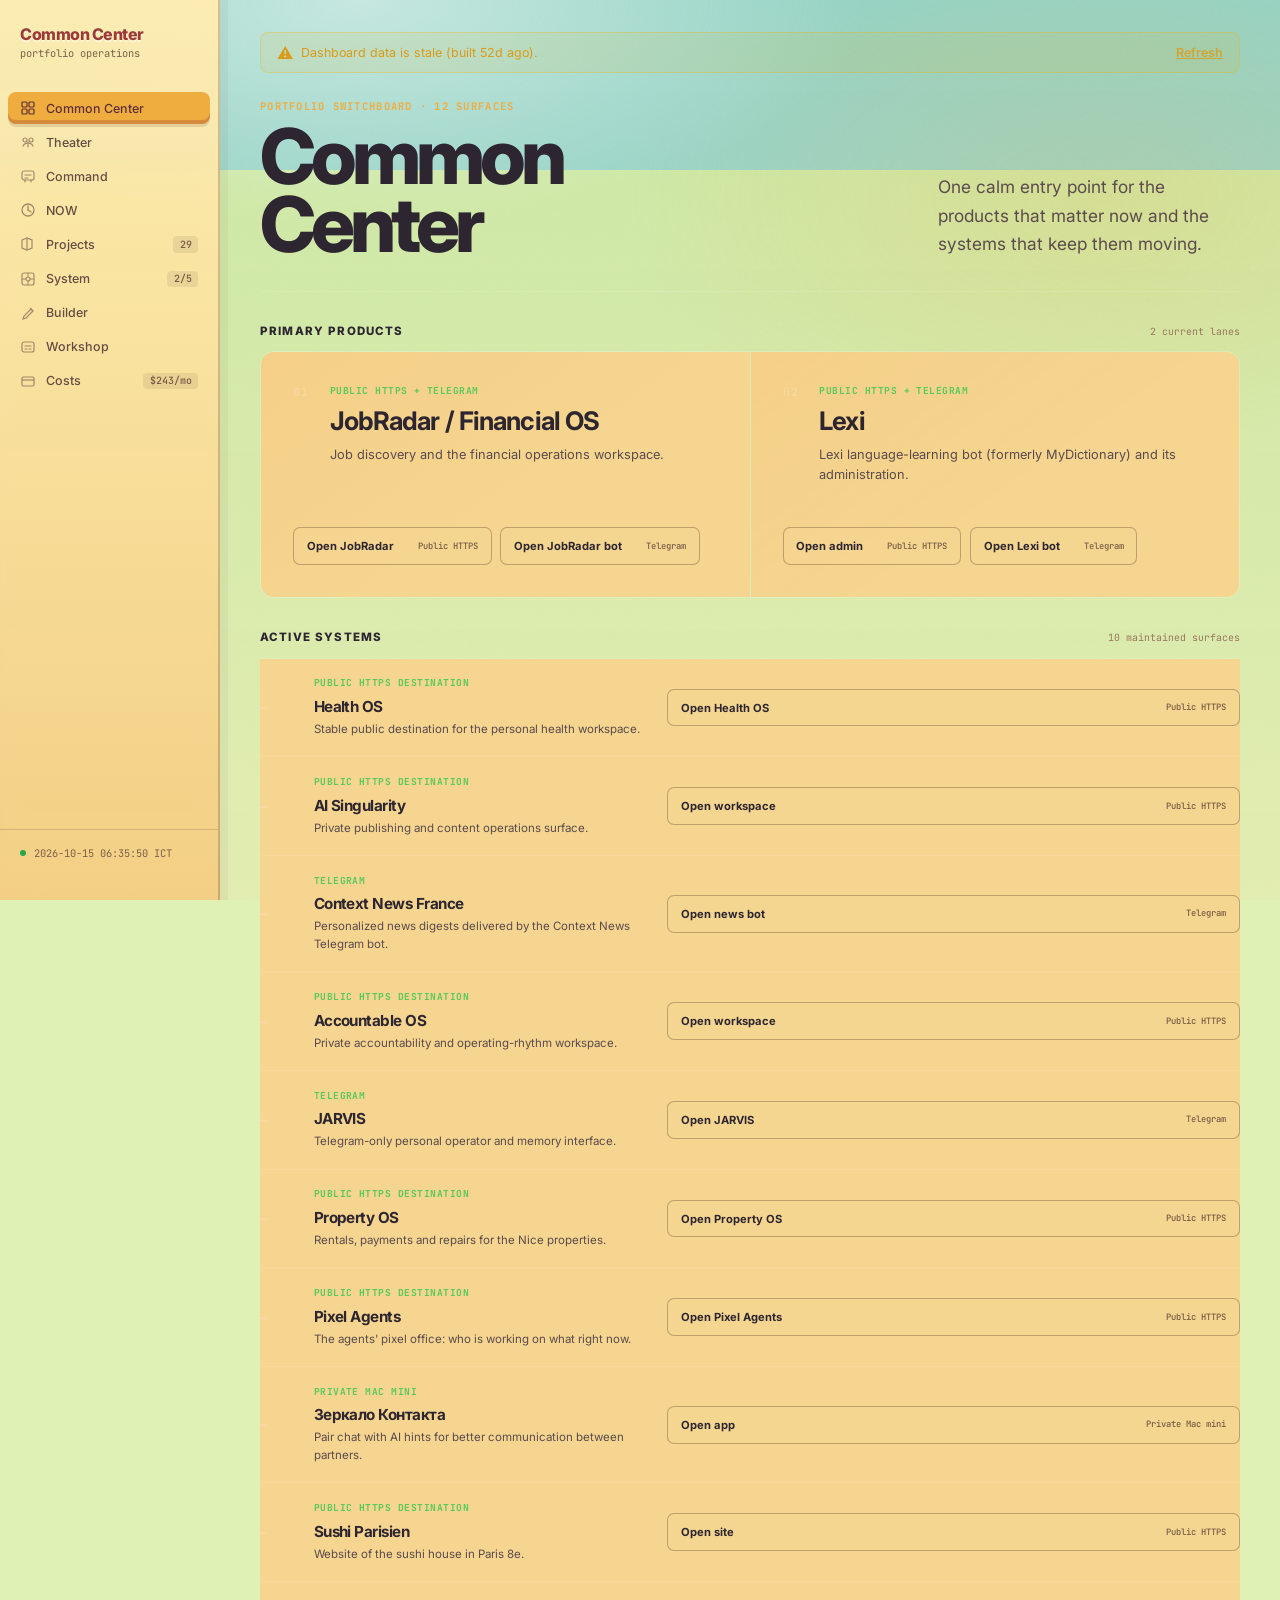
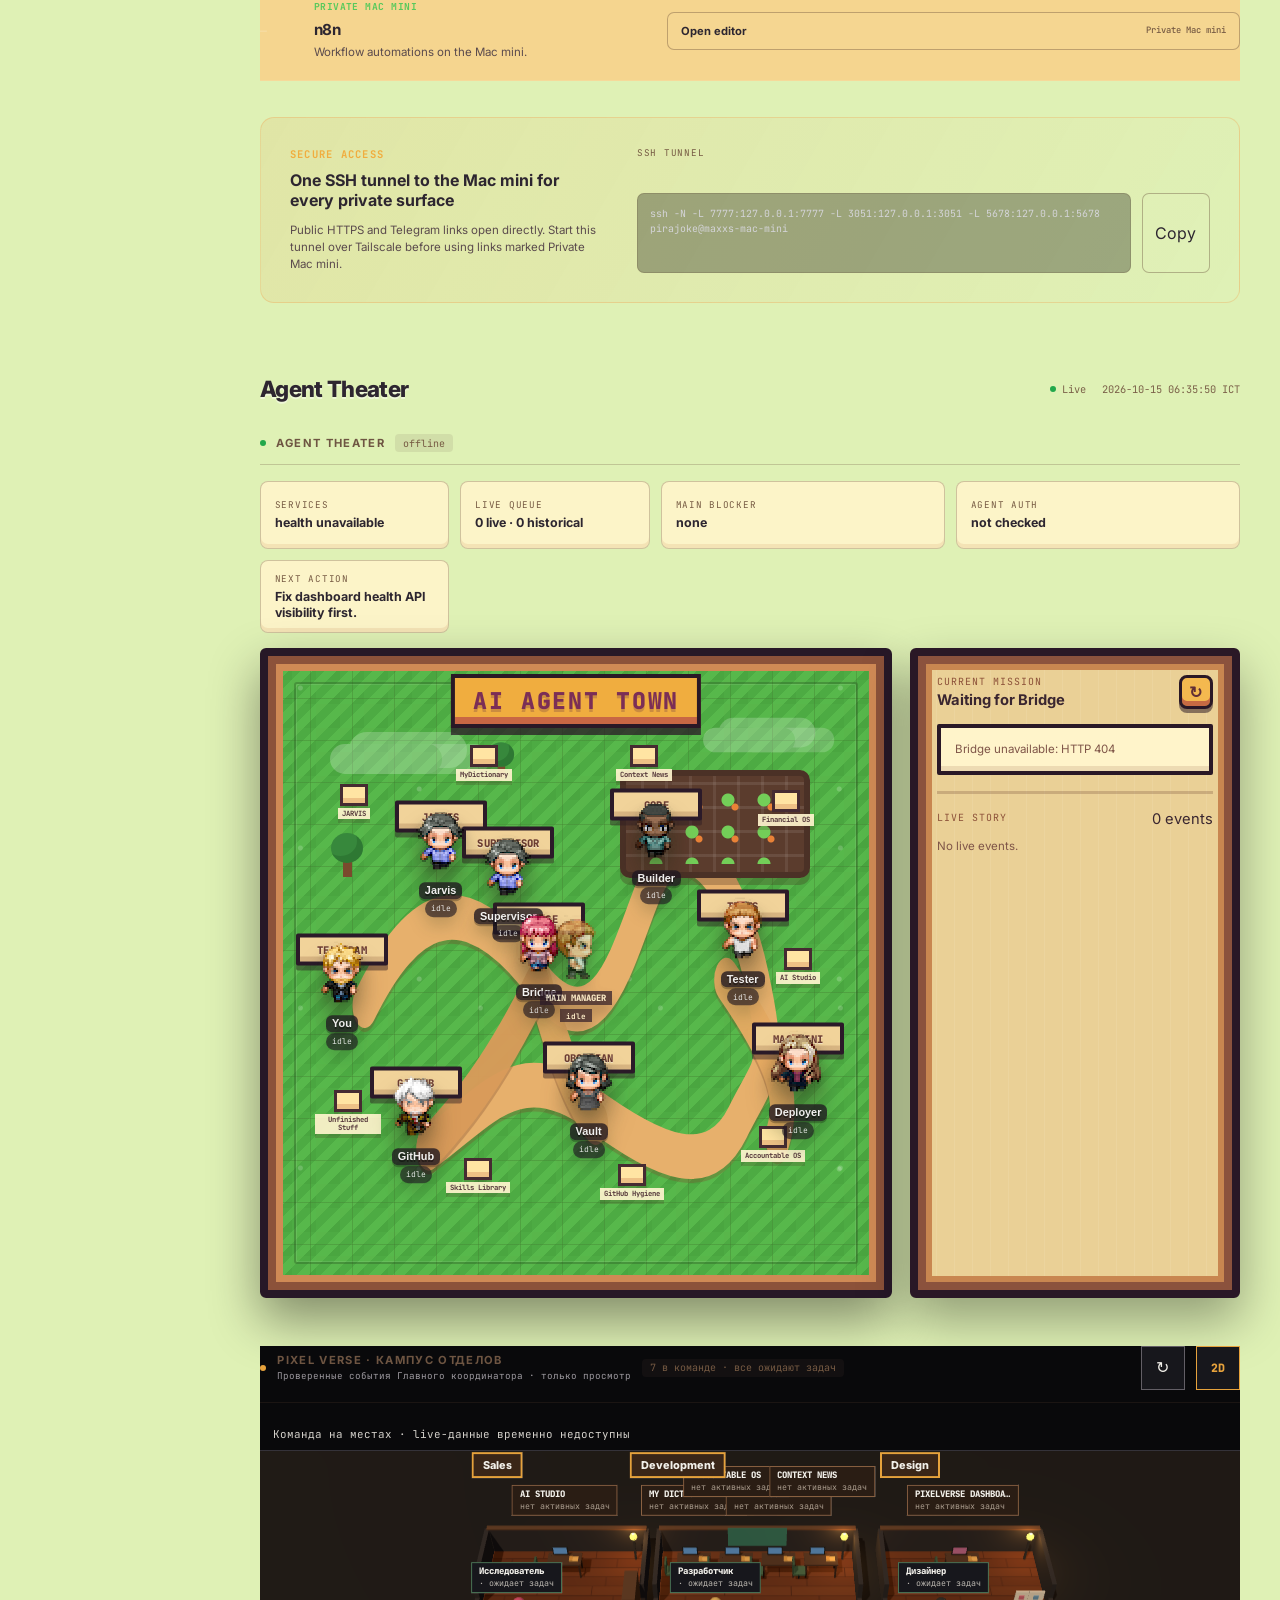
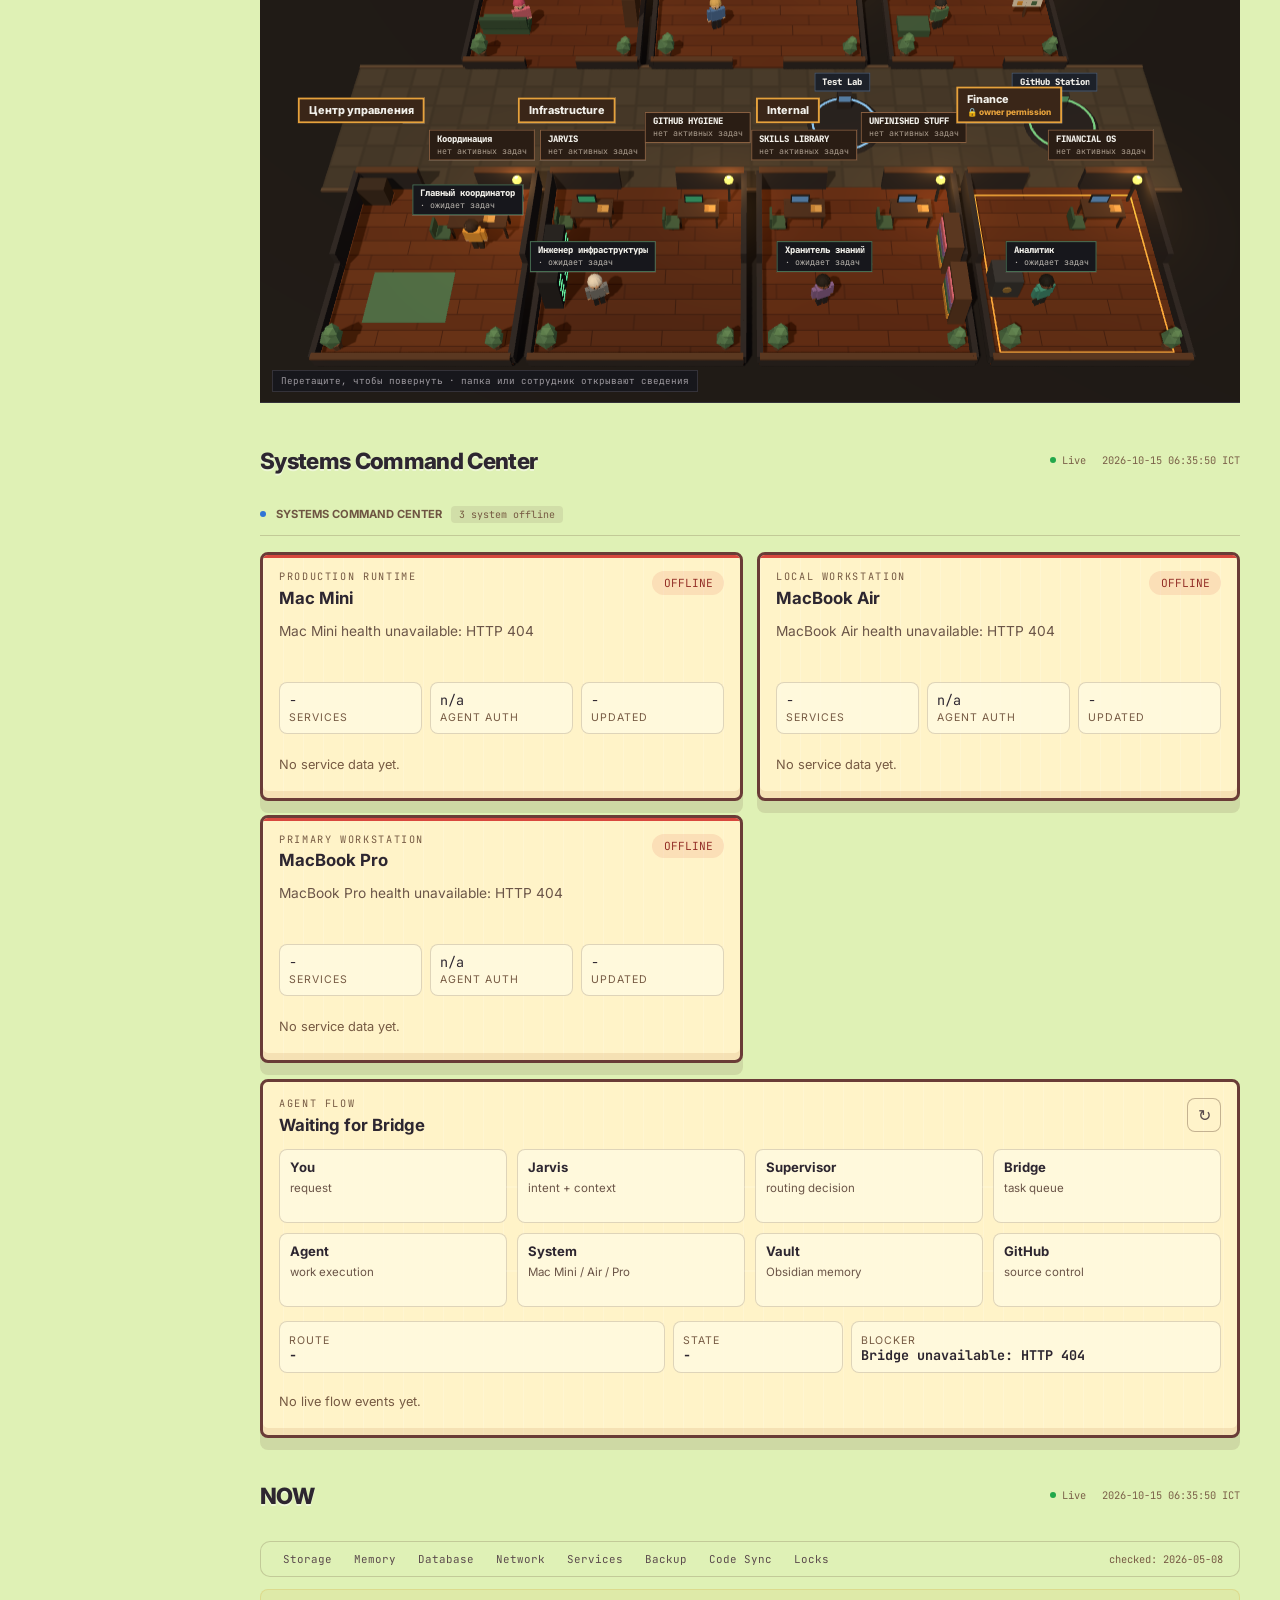
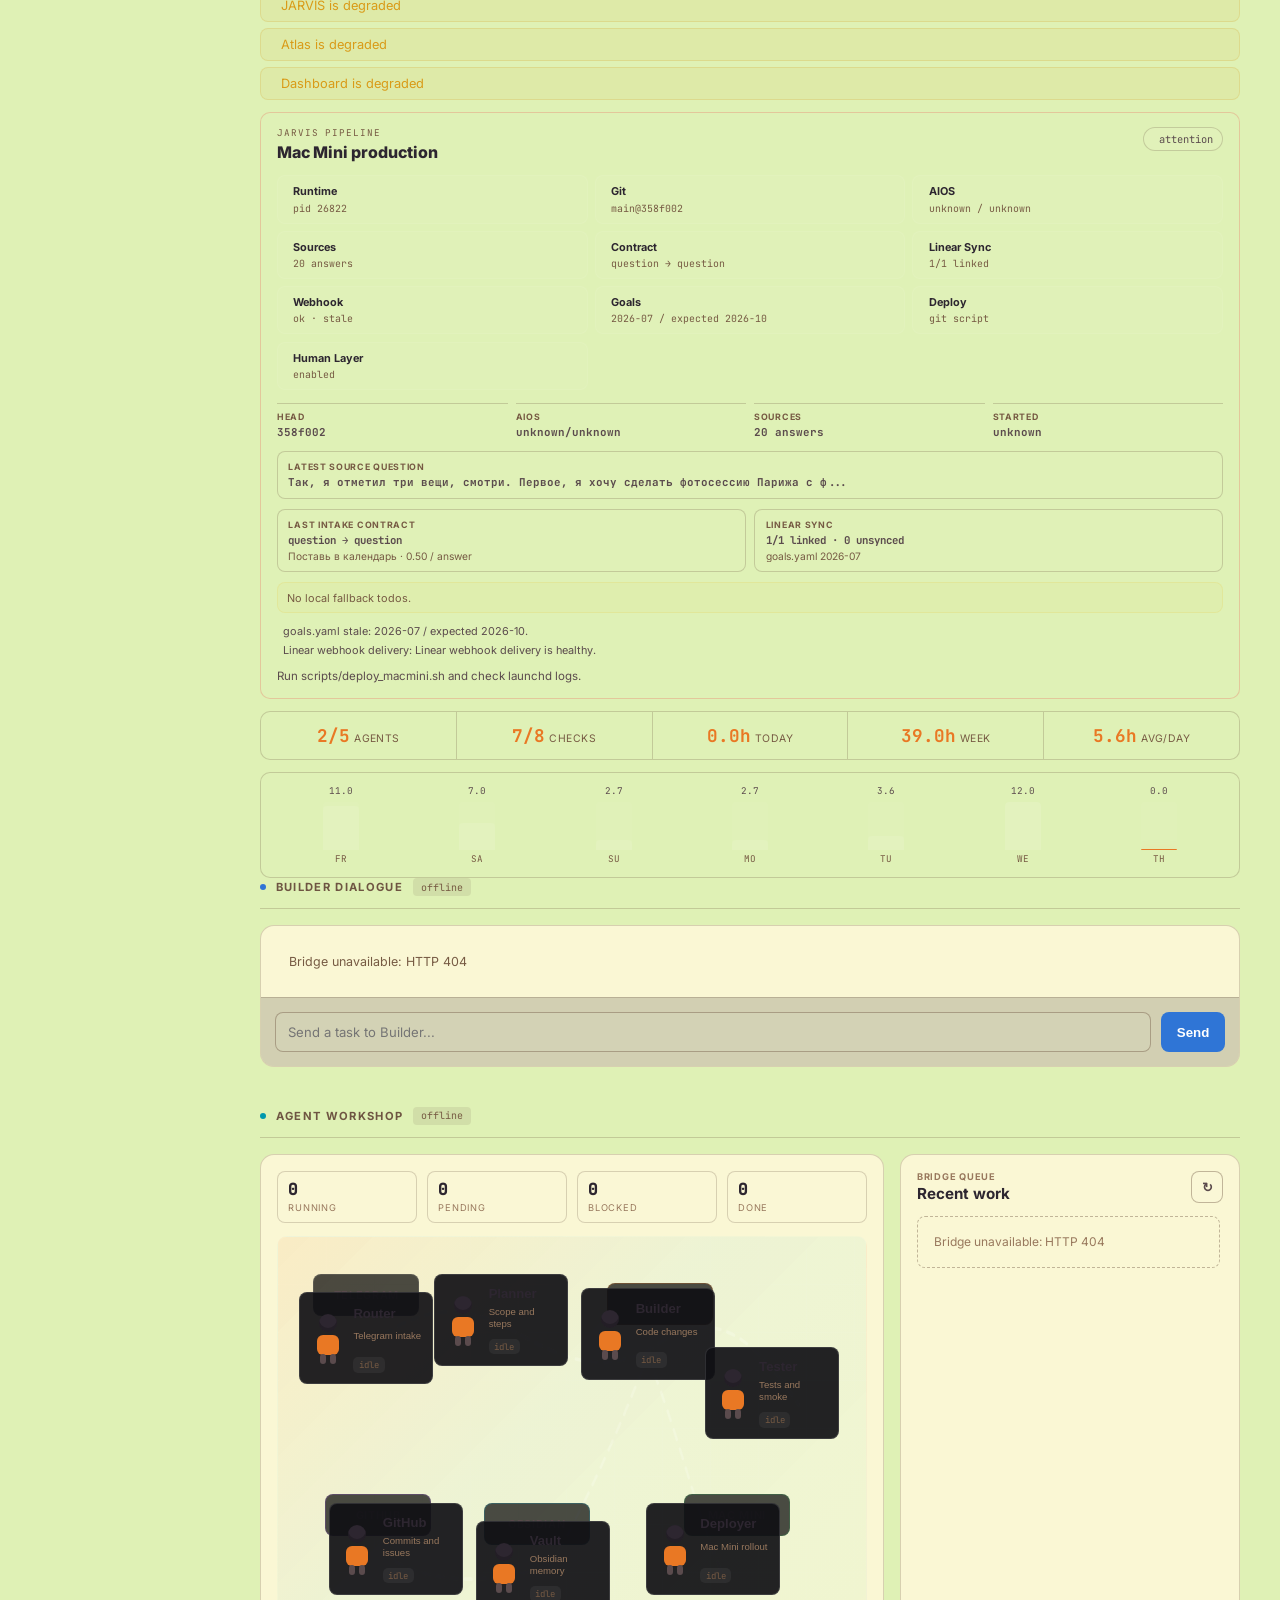
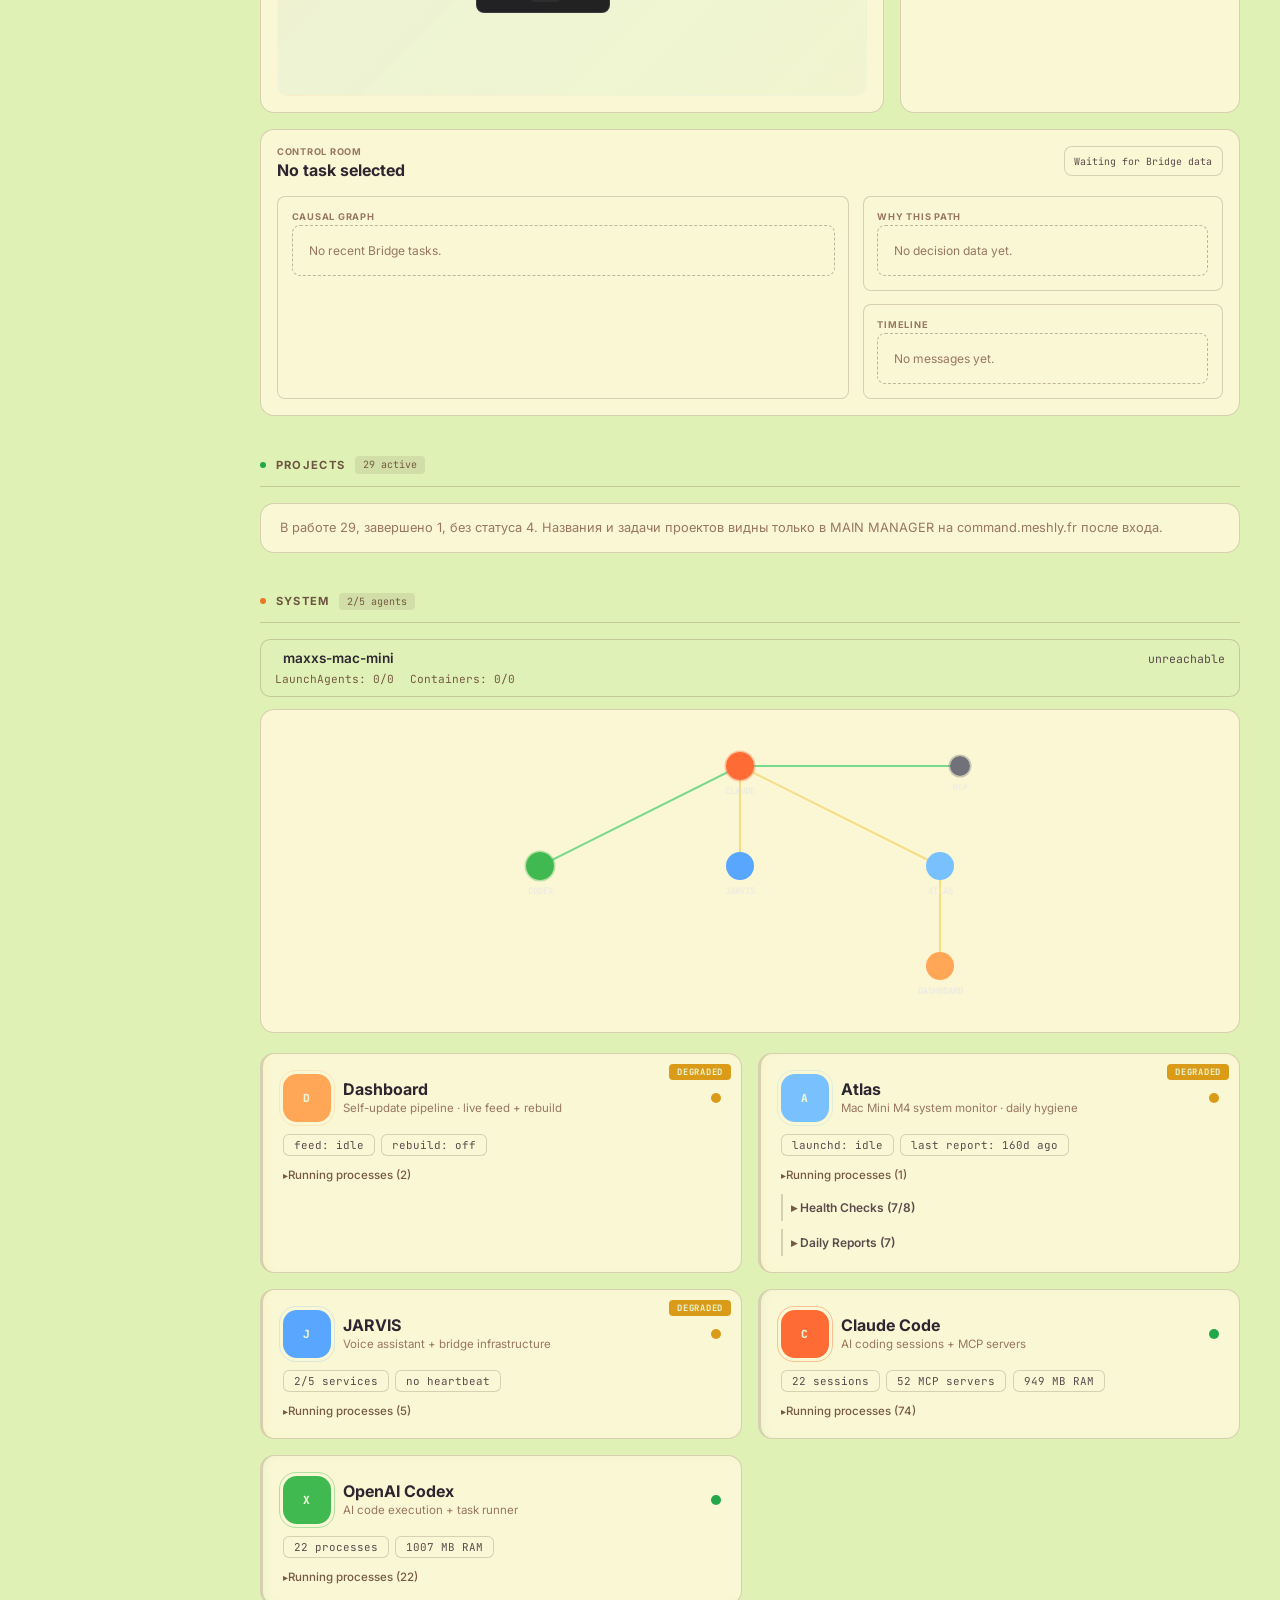
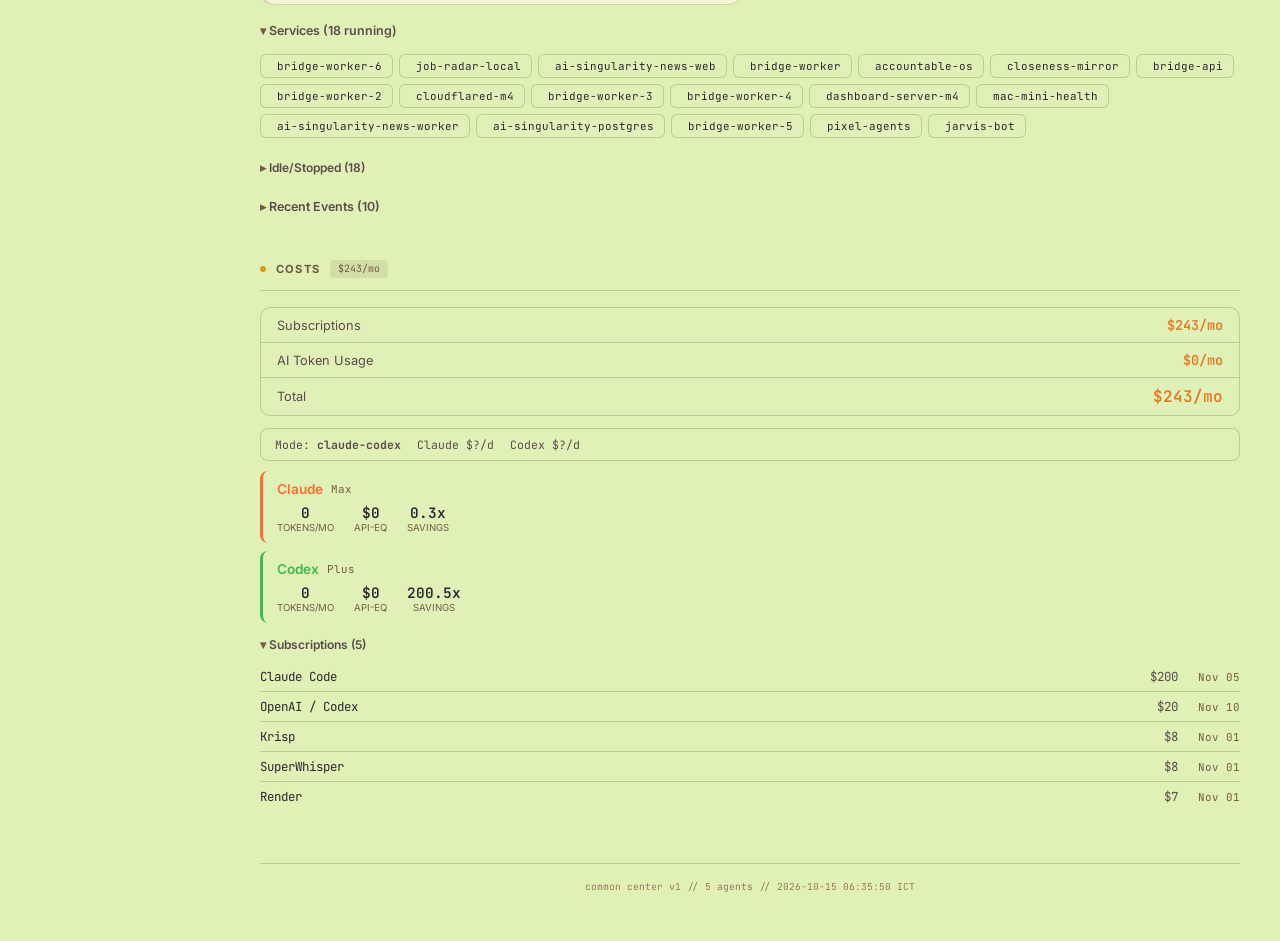
==== commit 59b3a189: "Platforms: JobRadar card opens jobradar.meshly.fr The JobRadar / Financial OS card pointed at http:/" ====
--- a/index.html
+++ b/index.html
@@ -7591,14 +7591,14 @@
             data-platform-tier="primary">
         <div class="platform-index" aria-hidden="true">01</div>
         <div class="platform-copy">
-            <p class="platform-status">Private Mac mini + Telegram</p>
+            <p class="platform-status">Public HTTPS + Telegram</p>
             <h3>JobRadar / Financial OS</h3>
             <p class="platform-description">Job discovery and the financial operations workspace.</p>
         </div>
-        <div class="platform-actions"><a class="platform-action platform-action-private"
-                href="http://127.0.0.1:8792" target="_blank" rel="noopener noreferrer">
-                <span>Open workspace</span>
-                <span class="platform-action-access">Private Mac mini</span>
+        <div class="platform-actions"><a class="platform-action platform-action-public"
+                href="https://jobradar.meshly.fr/" target="_blank" rel="noopener noreferrer">
+                <span>Open JobRadar</span>
+                <span class="platform-action-access">Public HTTPS</span>
             </a><a class="platform-action platform-action-telegram"
                 href="https://t.me/JobsRadarS_bot" target="_blank" rel="noopener noreferrer">
                 <span>Open JobRadar bot</span>
@@ -7781,7 +7781,7 @@
         </div>
         <div class="platform-command">
             <span>SSH tunnel</span>
-            <code id="common-center-tunnel">ssh -N -L 7777:127.0.0.1:7777 -L 8792:127.0.0.1:8792 -L 3051:127.0.0.1:3051 -L 5678:127.0.0.1:5678 pirajoke@maxxs-mac-mini</code>
+            <code id="common-center-tunnel">ssh -N -L 7777:127.0.0.1:7777 -L 3051:127.0.0.1:3051 -L 5678:127.0.0.1:5678 pirajoke@maxxs-mac-mini</code>
             <button class="platform-action platform-copy-action" type="button"
                     data-copy="#common-center-tunnel" aria-label="Copy SSH tunnel command"
                     aria-live="polite" aria-atomic="true">Copy</button>
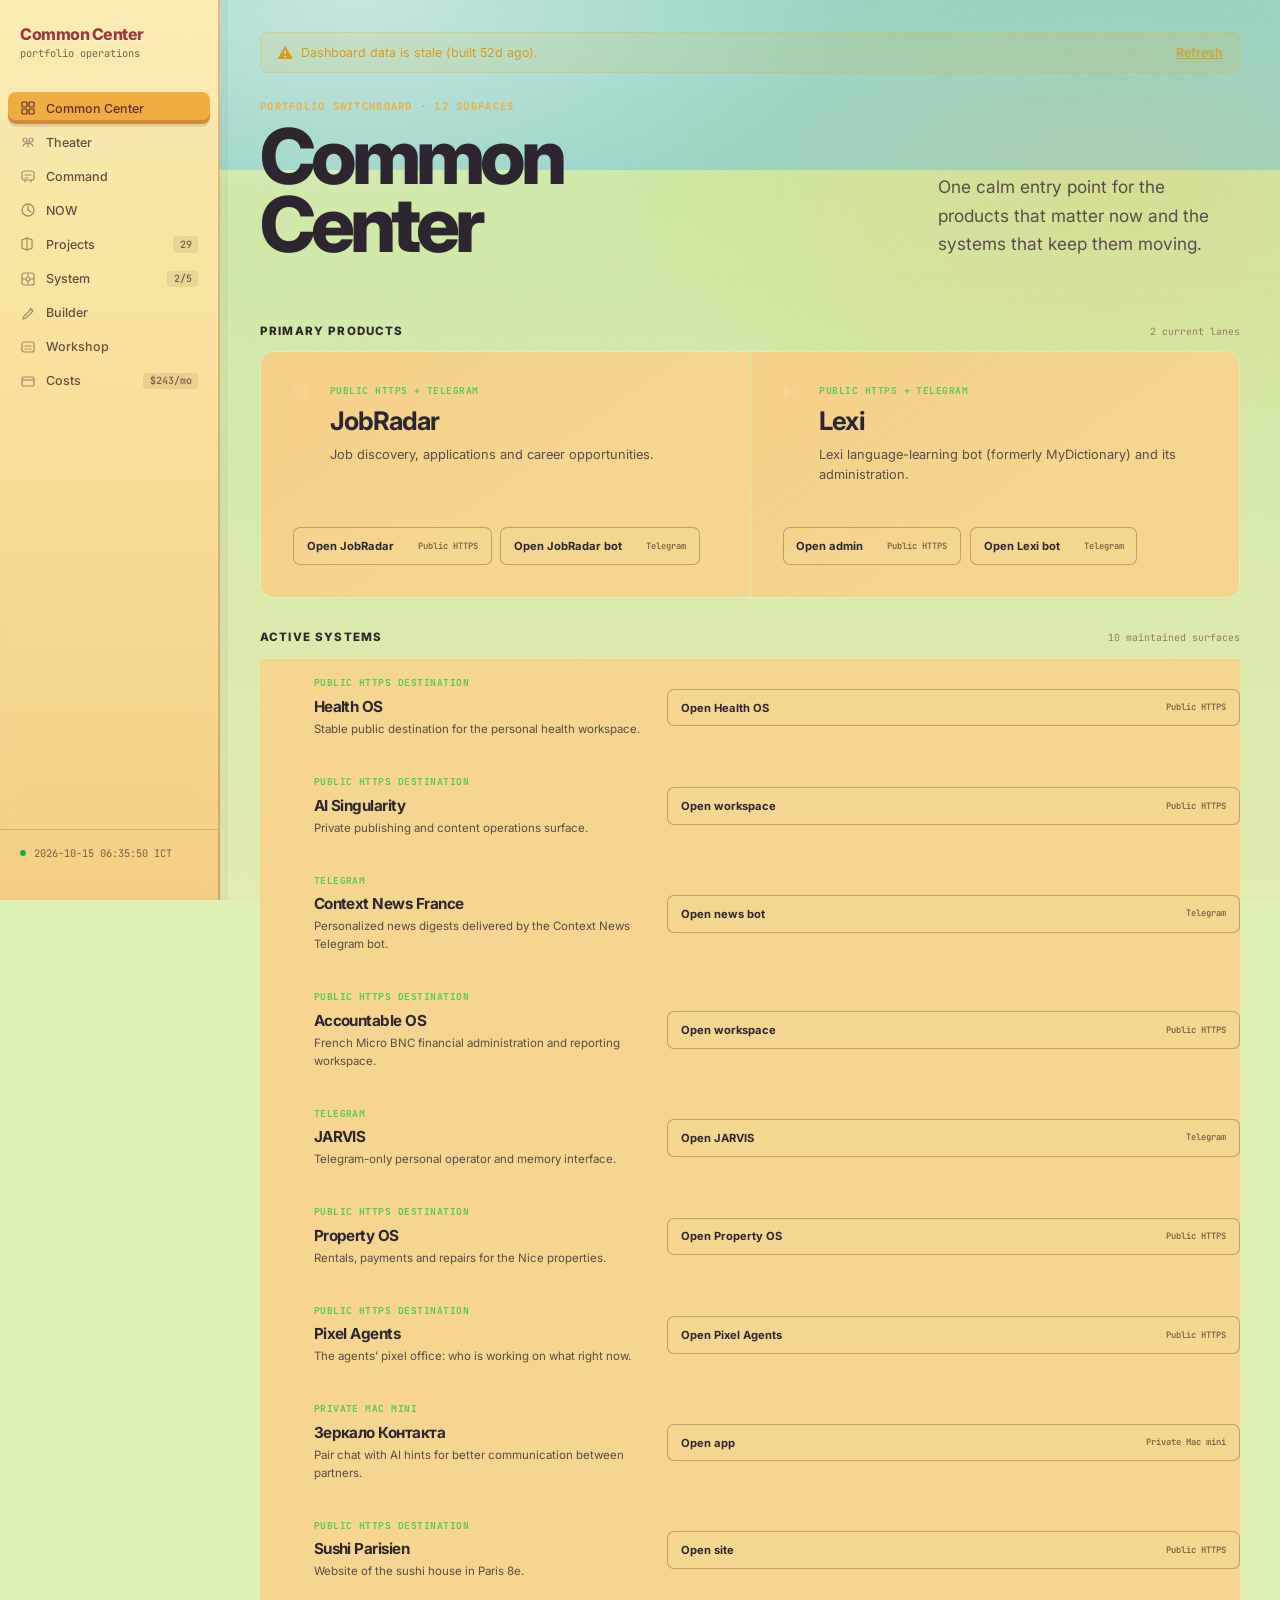
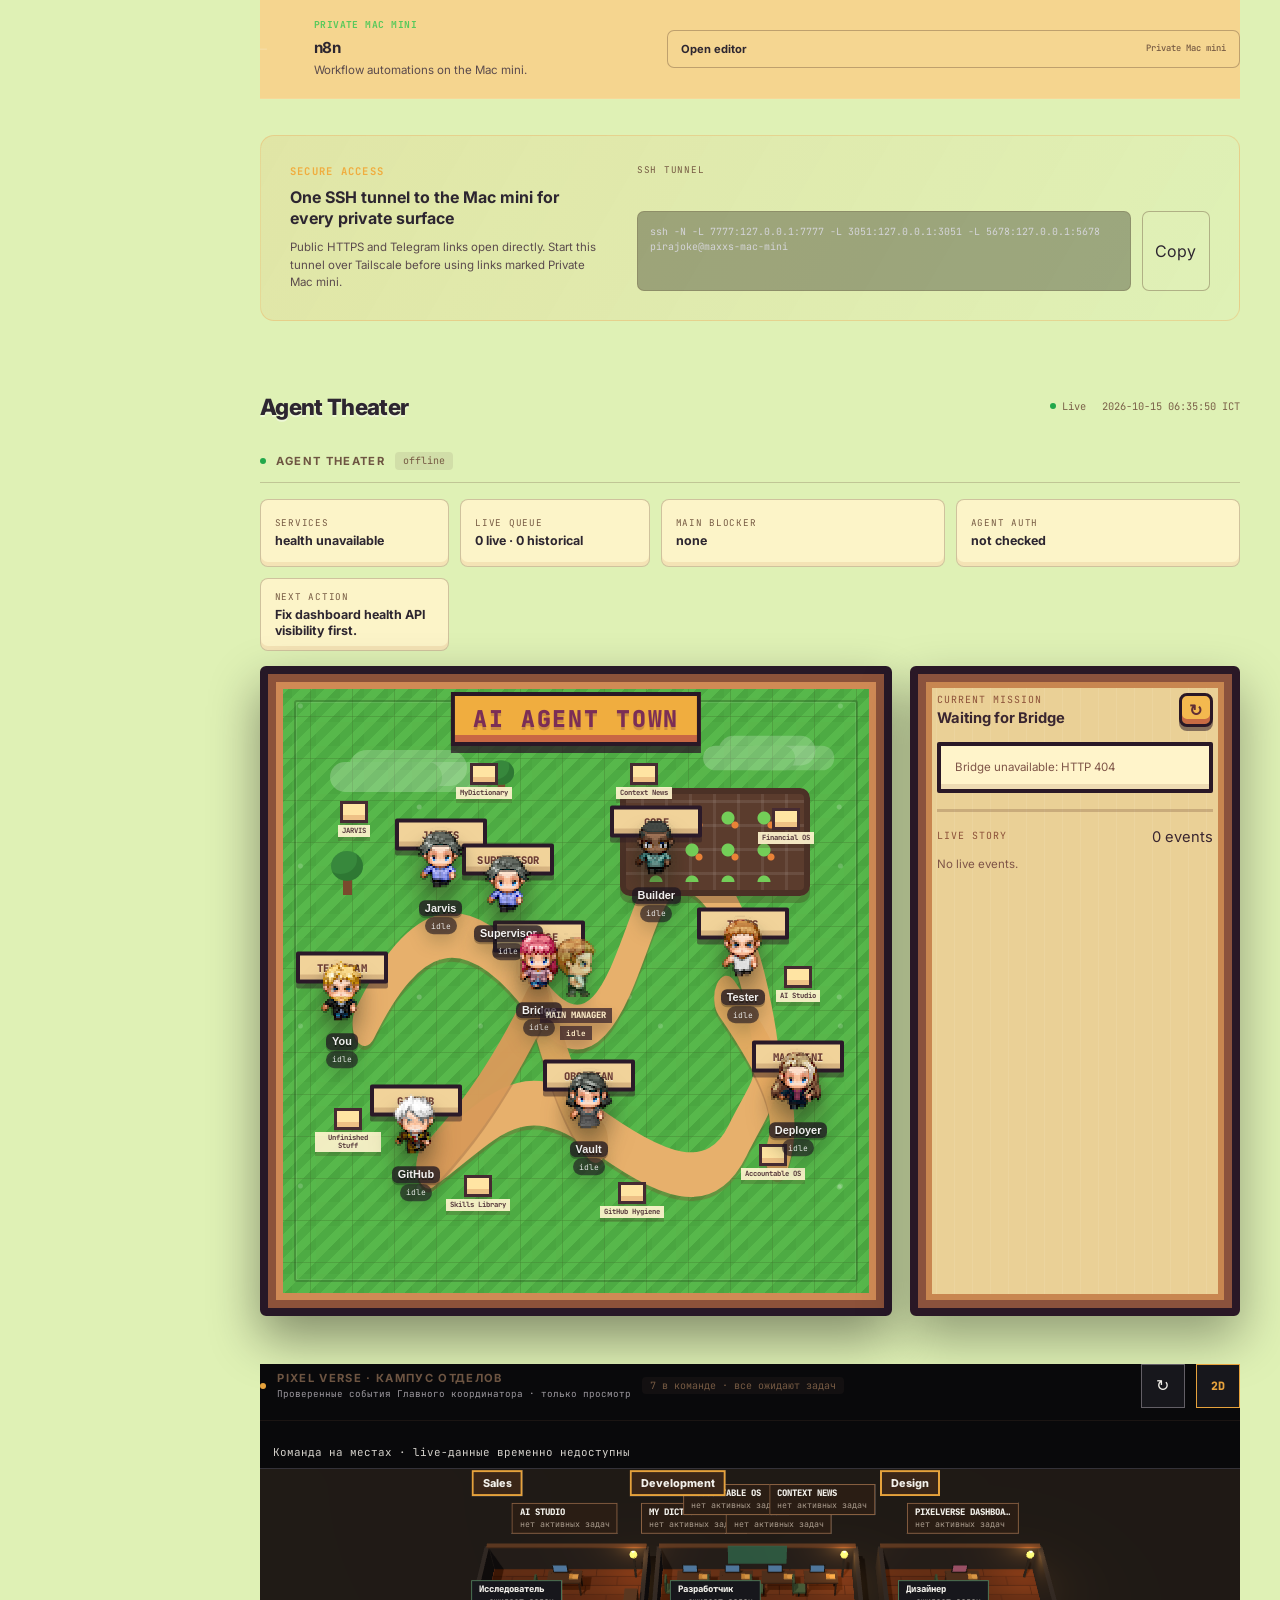
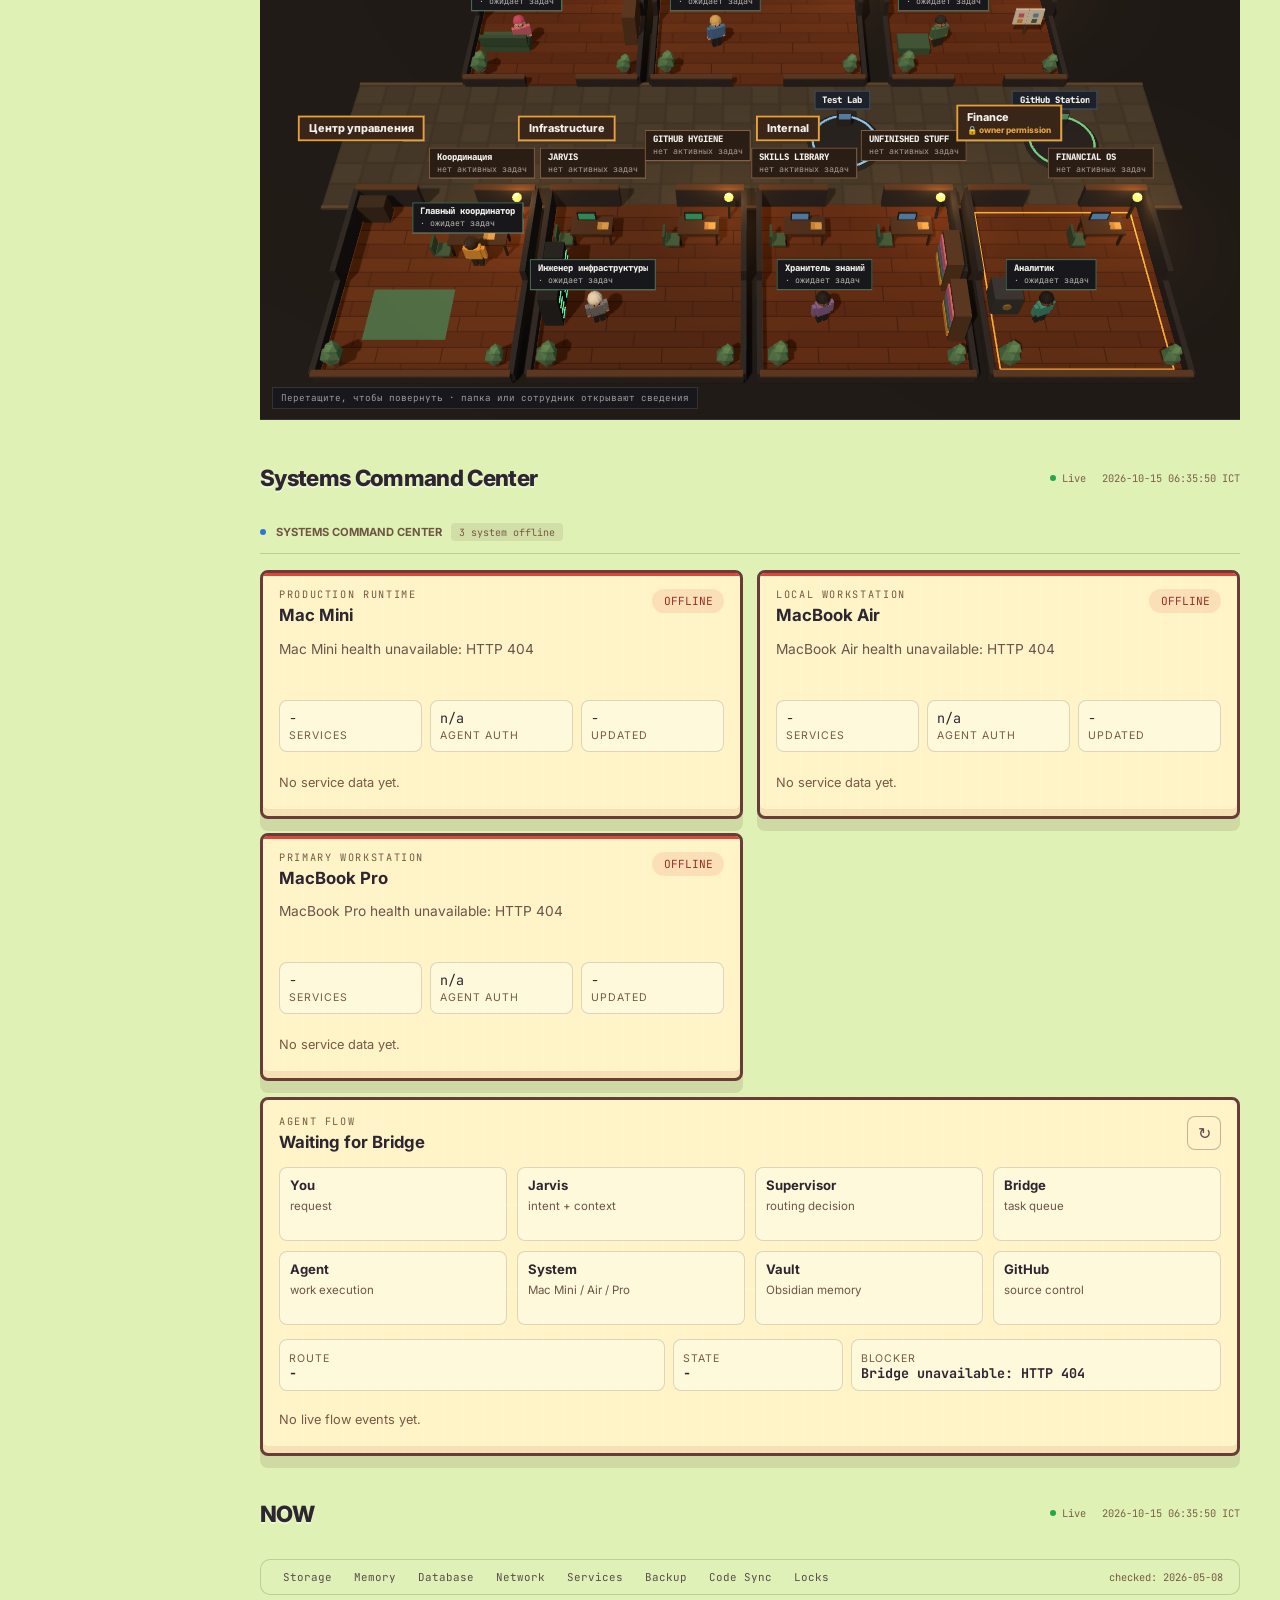
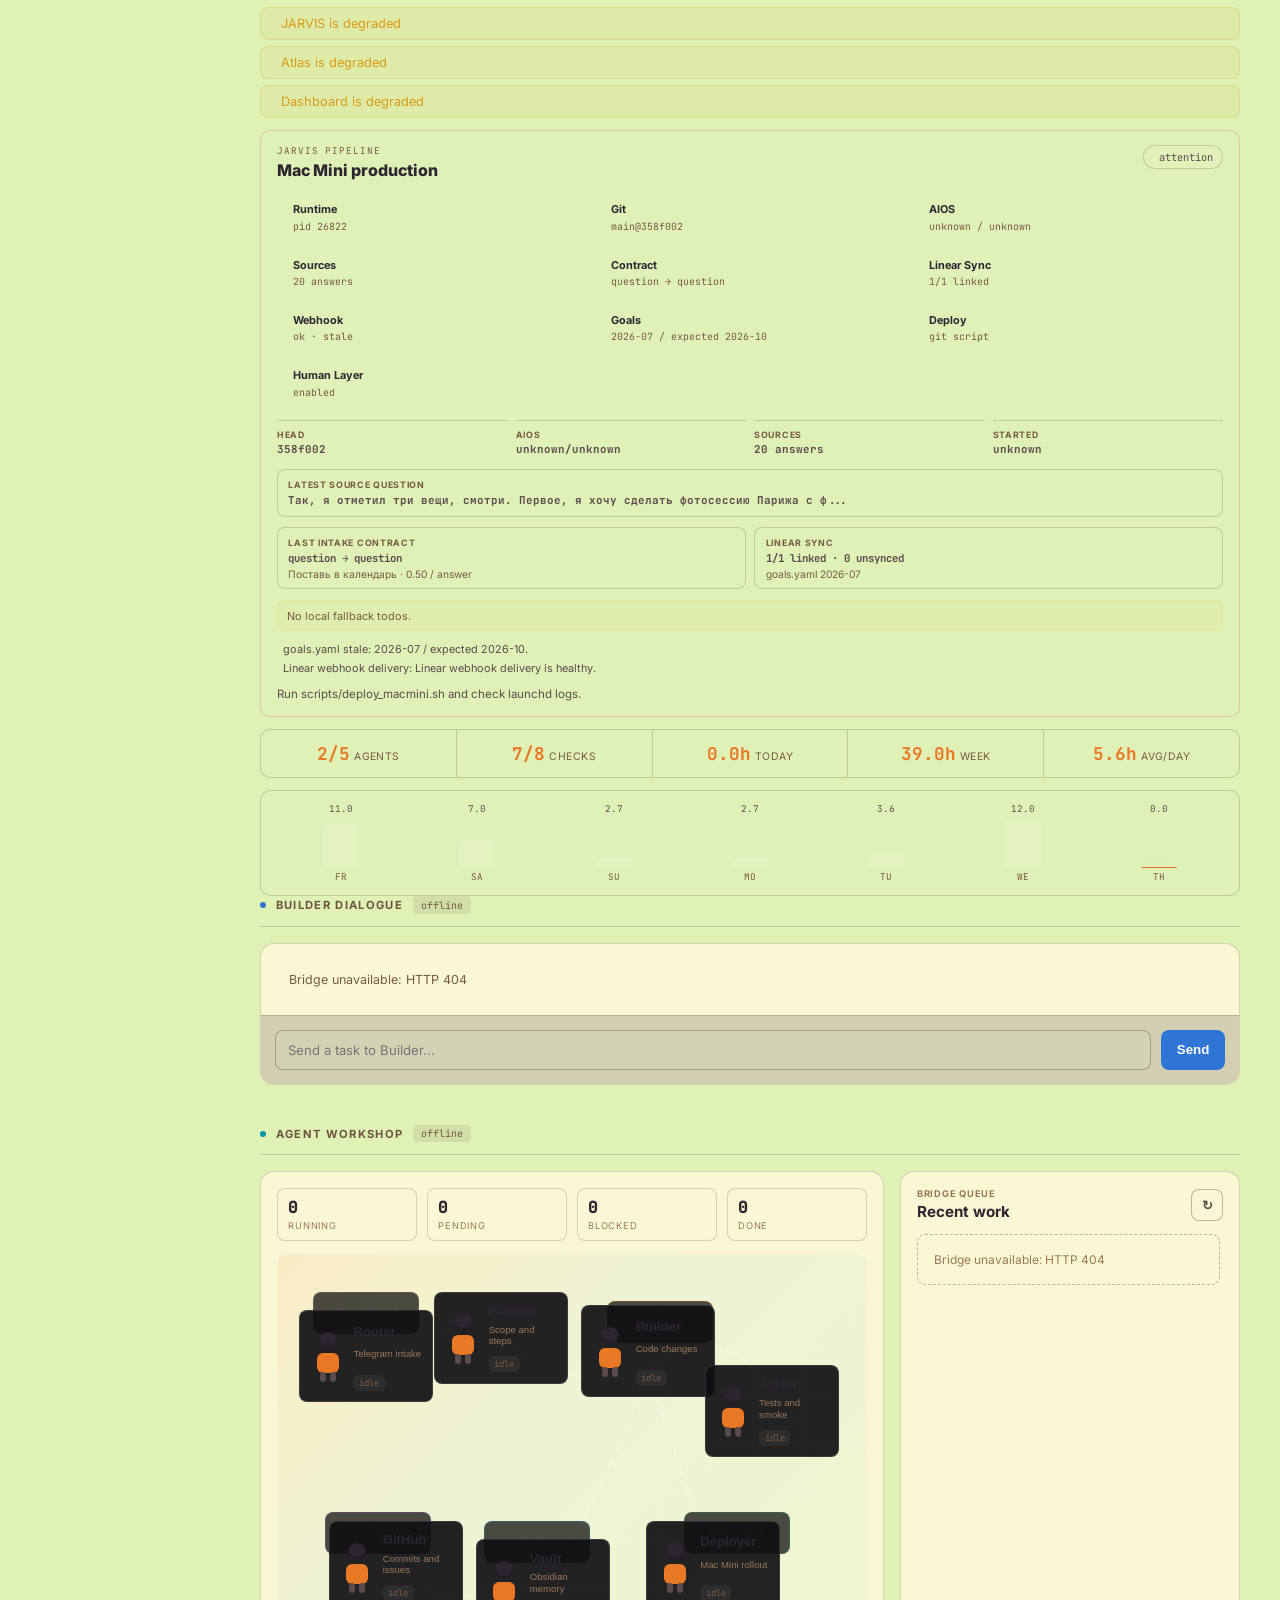
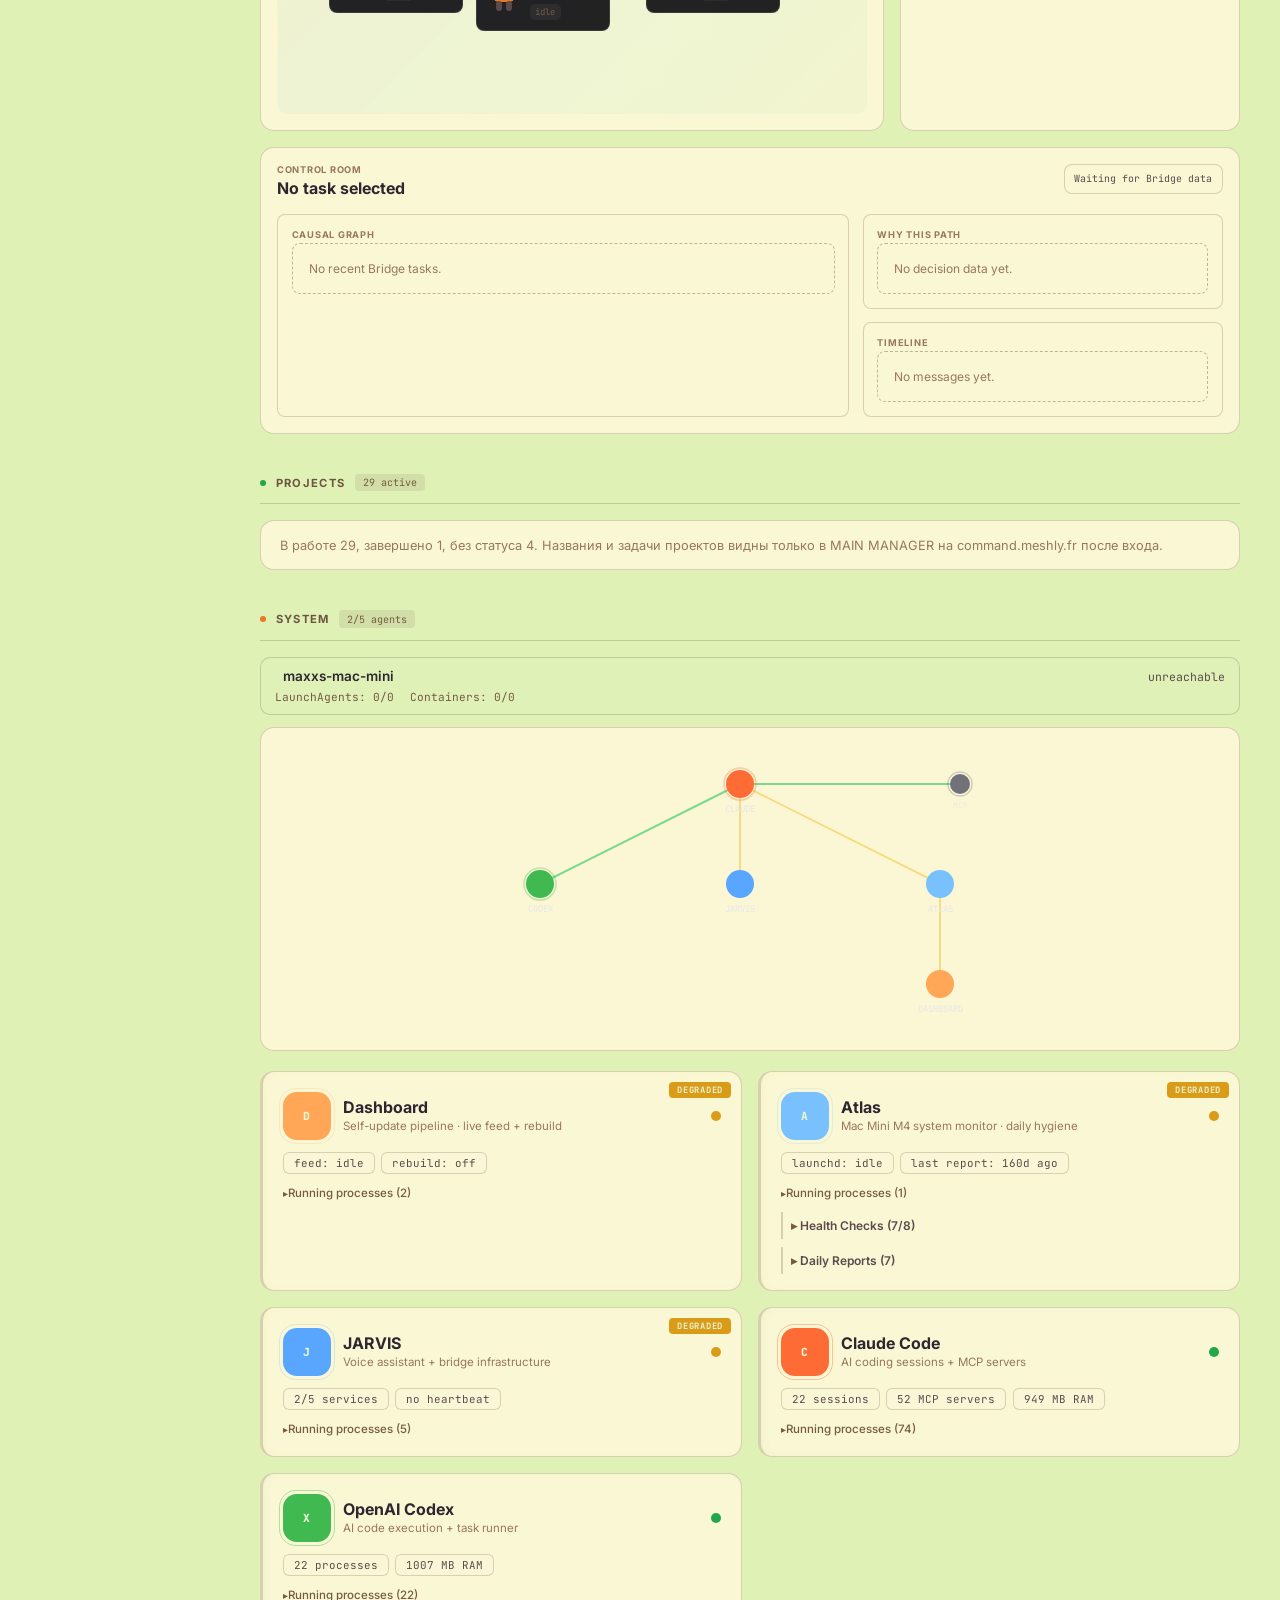
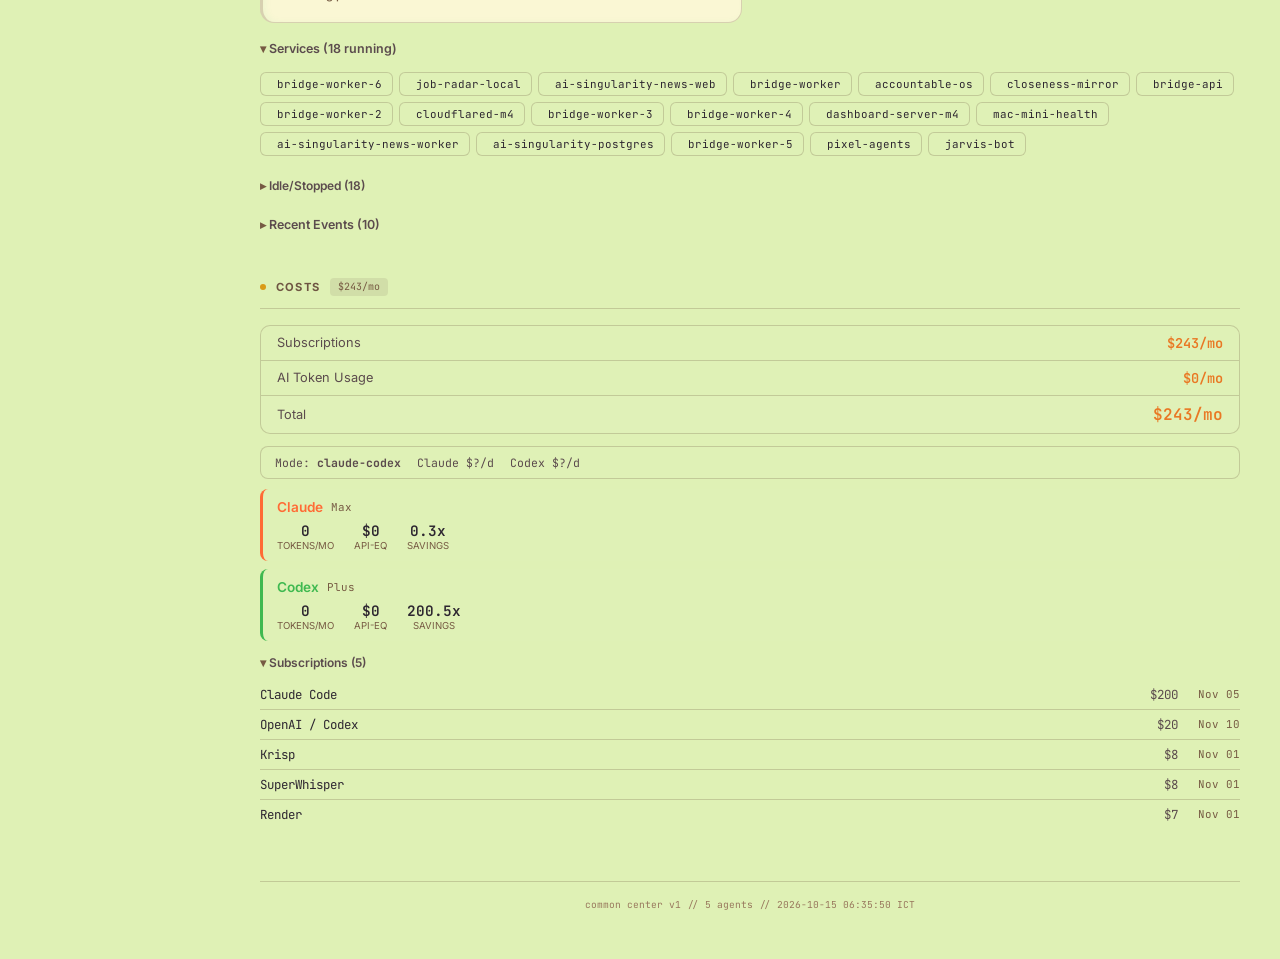
==== commit 43484b00: "Add owner-only project resources and per-source freshness" ====
--- a/index.html
+++ b/index.html
@@ -7592,11 +7592,11 @@
         <div class="platform-index" aria-hidden="true">01</div>
         <div class="platform-copy">
             <p class="platform-status">Public HTTPS + Telegram</p>
-            <h3>JobRadar / Financial OS</h3>
-            <p class="platform-description">Job discovery and the financial operations workspace.</p>
+            <h3>JobRadar</h3>
+            <p class="platform-description">Job discovery, applications and career opportunities.</p>
         </div>
         <div class="platform-actions"><a class="platform-action platform-action-public"
-                href="https://jobradar.meshly.fr/" target="_blank" rel="noopener noreferrer">
+                href="https://command.meshly.fr/job-radar/" target="_blank" rel="noopener noreferrer">
                 <span>Open JobRadar</span>
                 <span class="platform-action-access">Public HTTPS</span>
             </a><a class="platform-action platform-action-telegram"
@@ -7679,7 +7679,7 @@
         <div class="platform-copy">
             <p class="platform-status">Public HTTPS destination</p>
             <h3>Accountable OS</h3>
-            <p class="platform-description">Private accountability and operating-rhythm workspace.</p>
+            <p class="platform-description">French Micro BNC financial administration and reporting workspace.</p>
         </div>
         <div class="platform-actions"><a class="platform-action platform-action-public"
                 href="https://accountable.meshly.fr/" target="_blank" rel="noopener noreferrer">
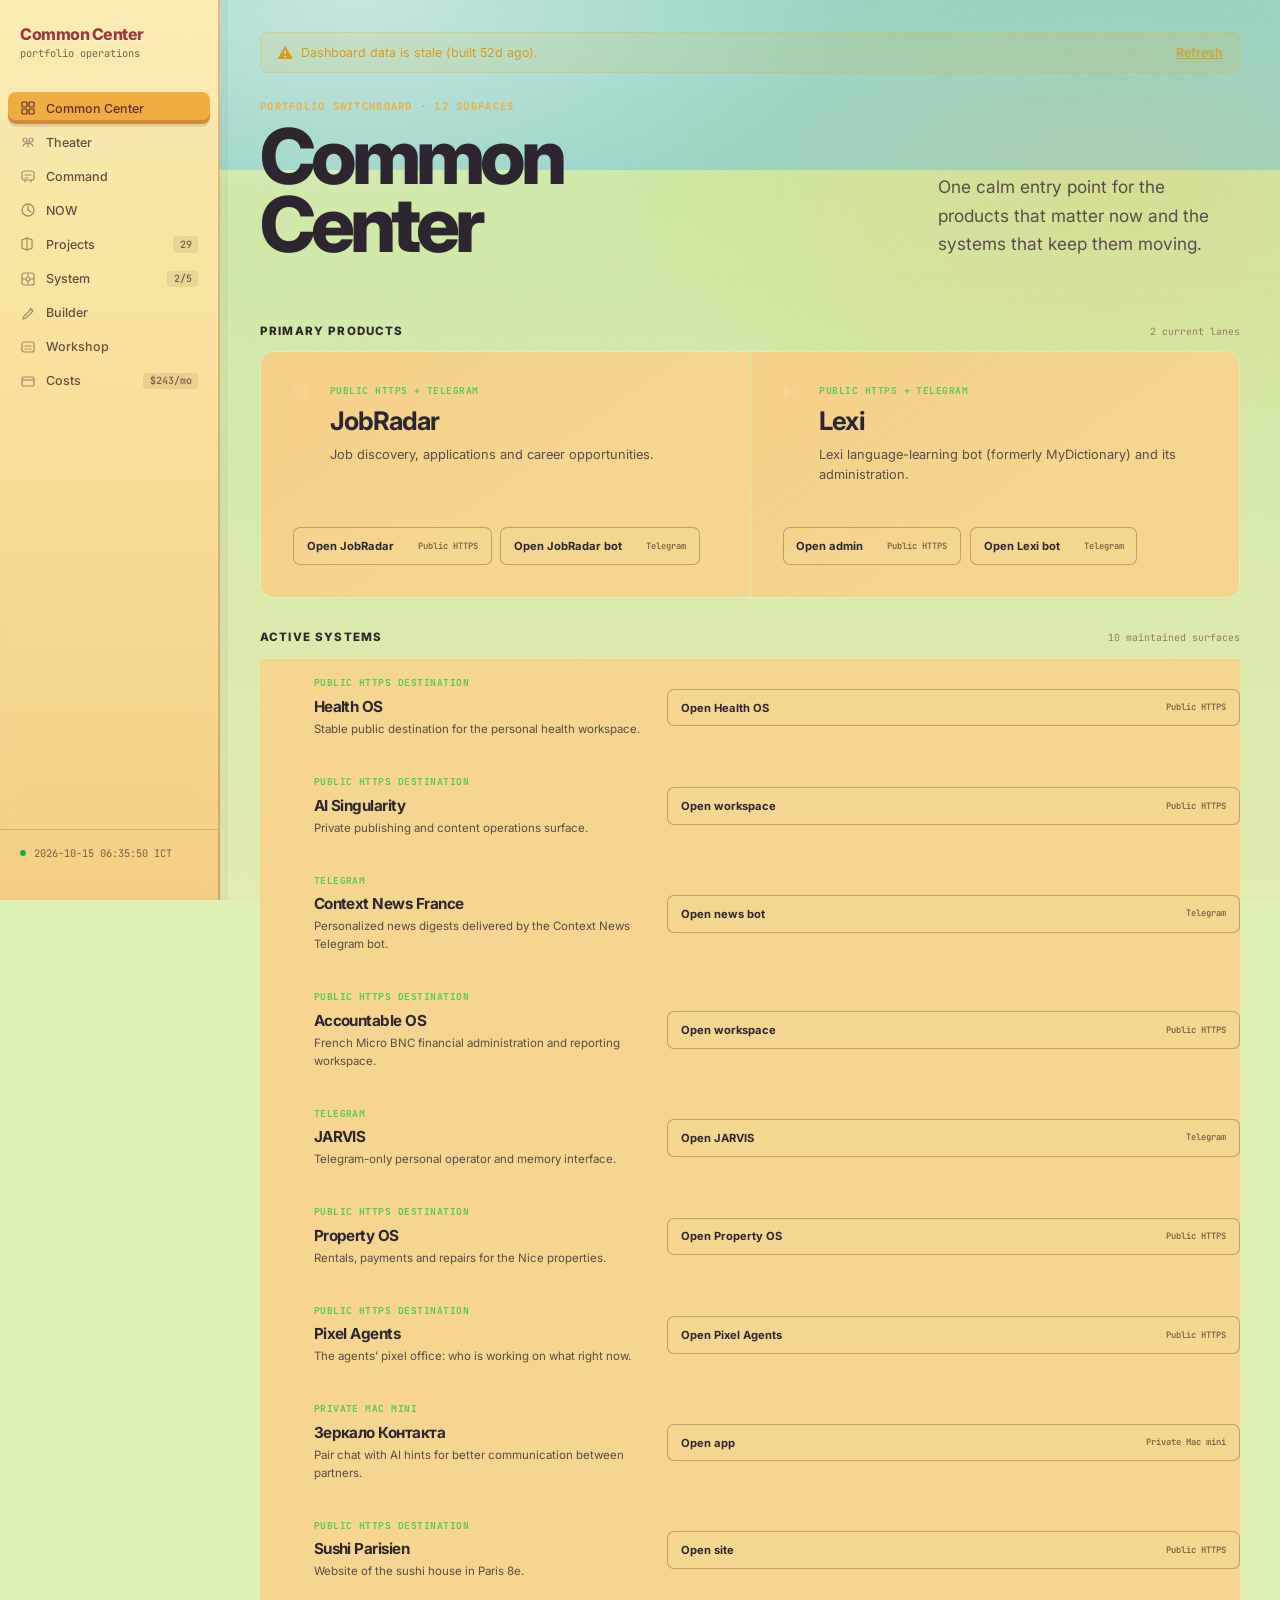
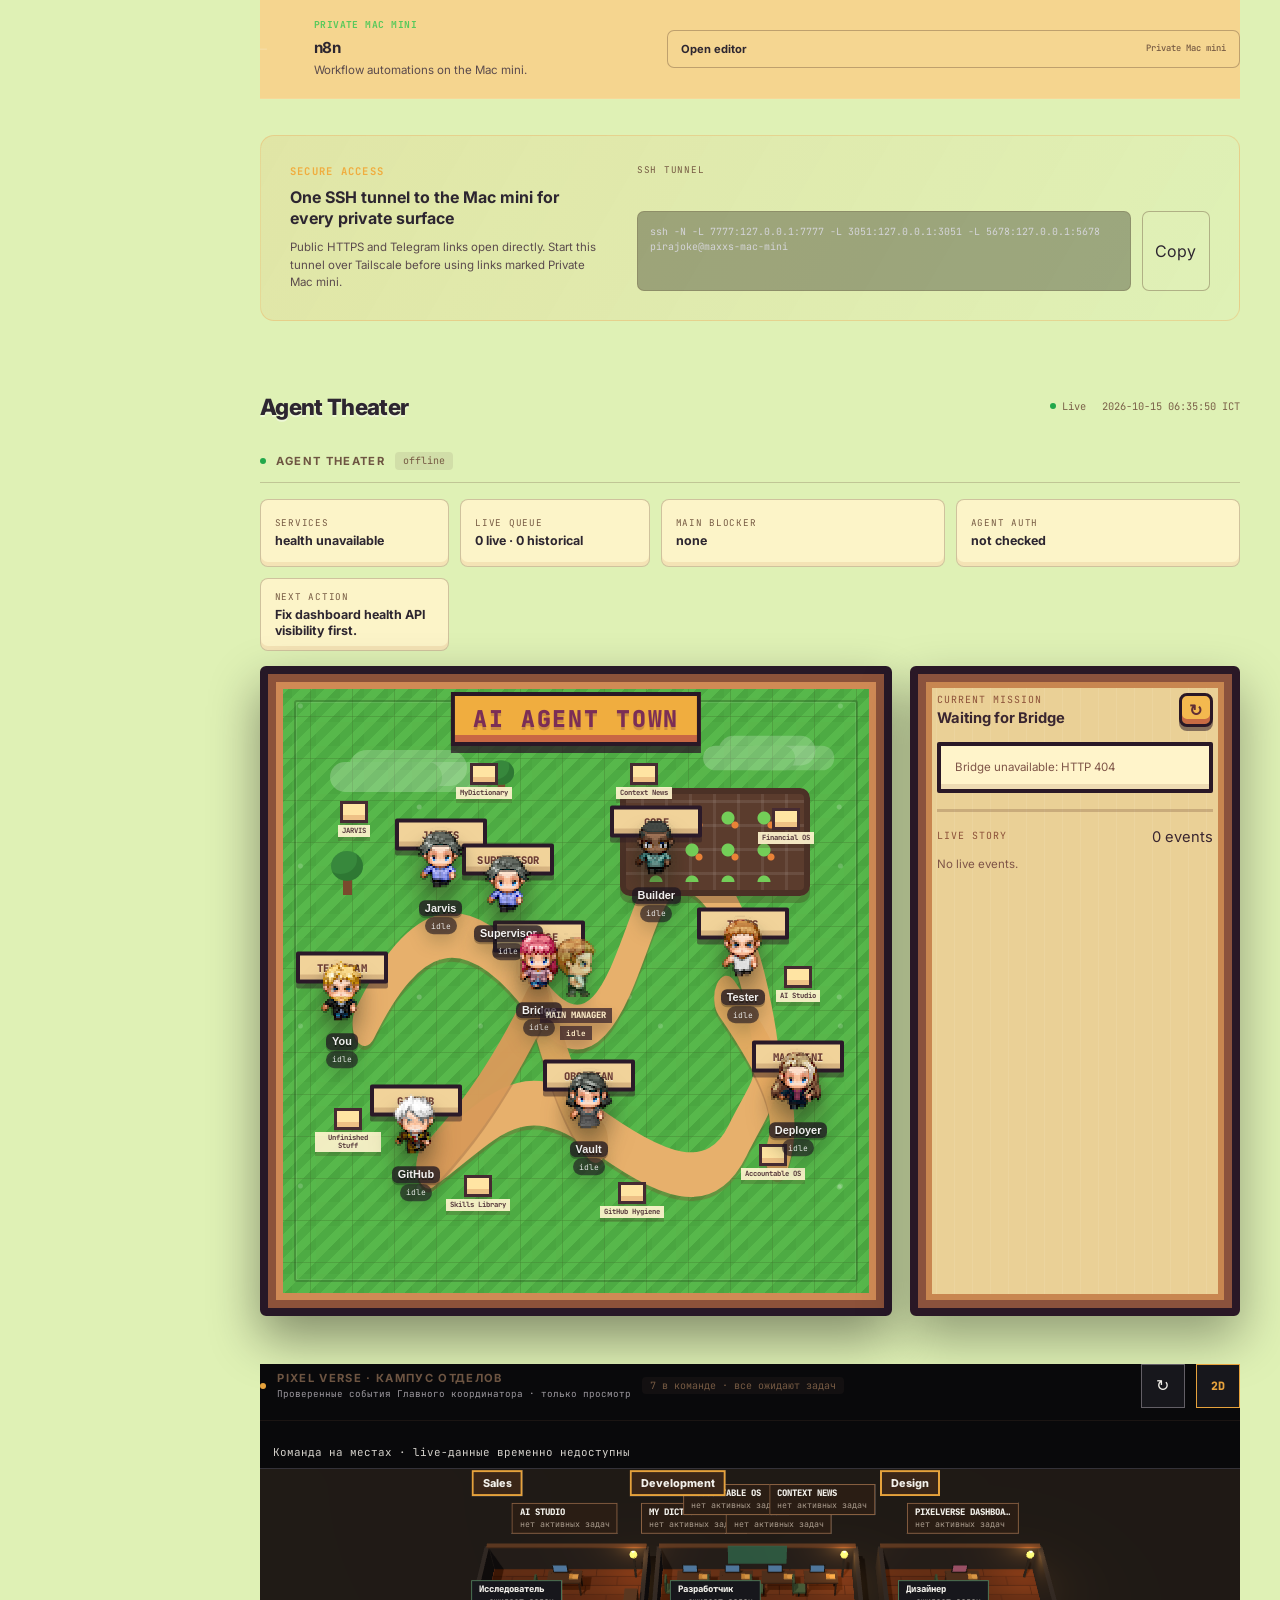
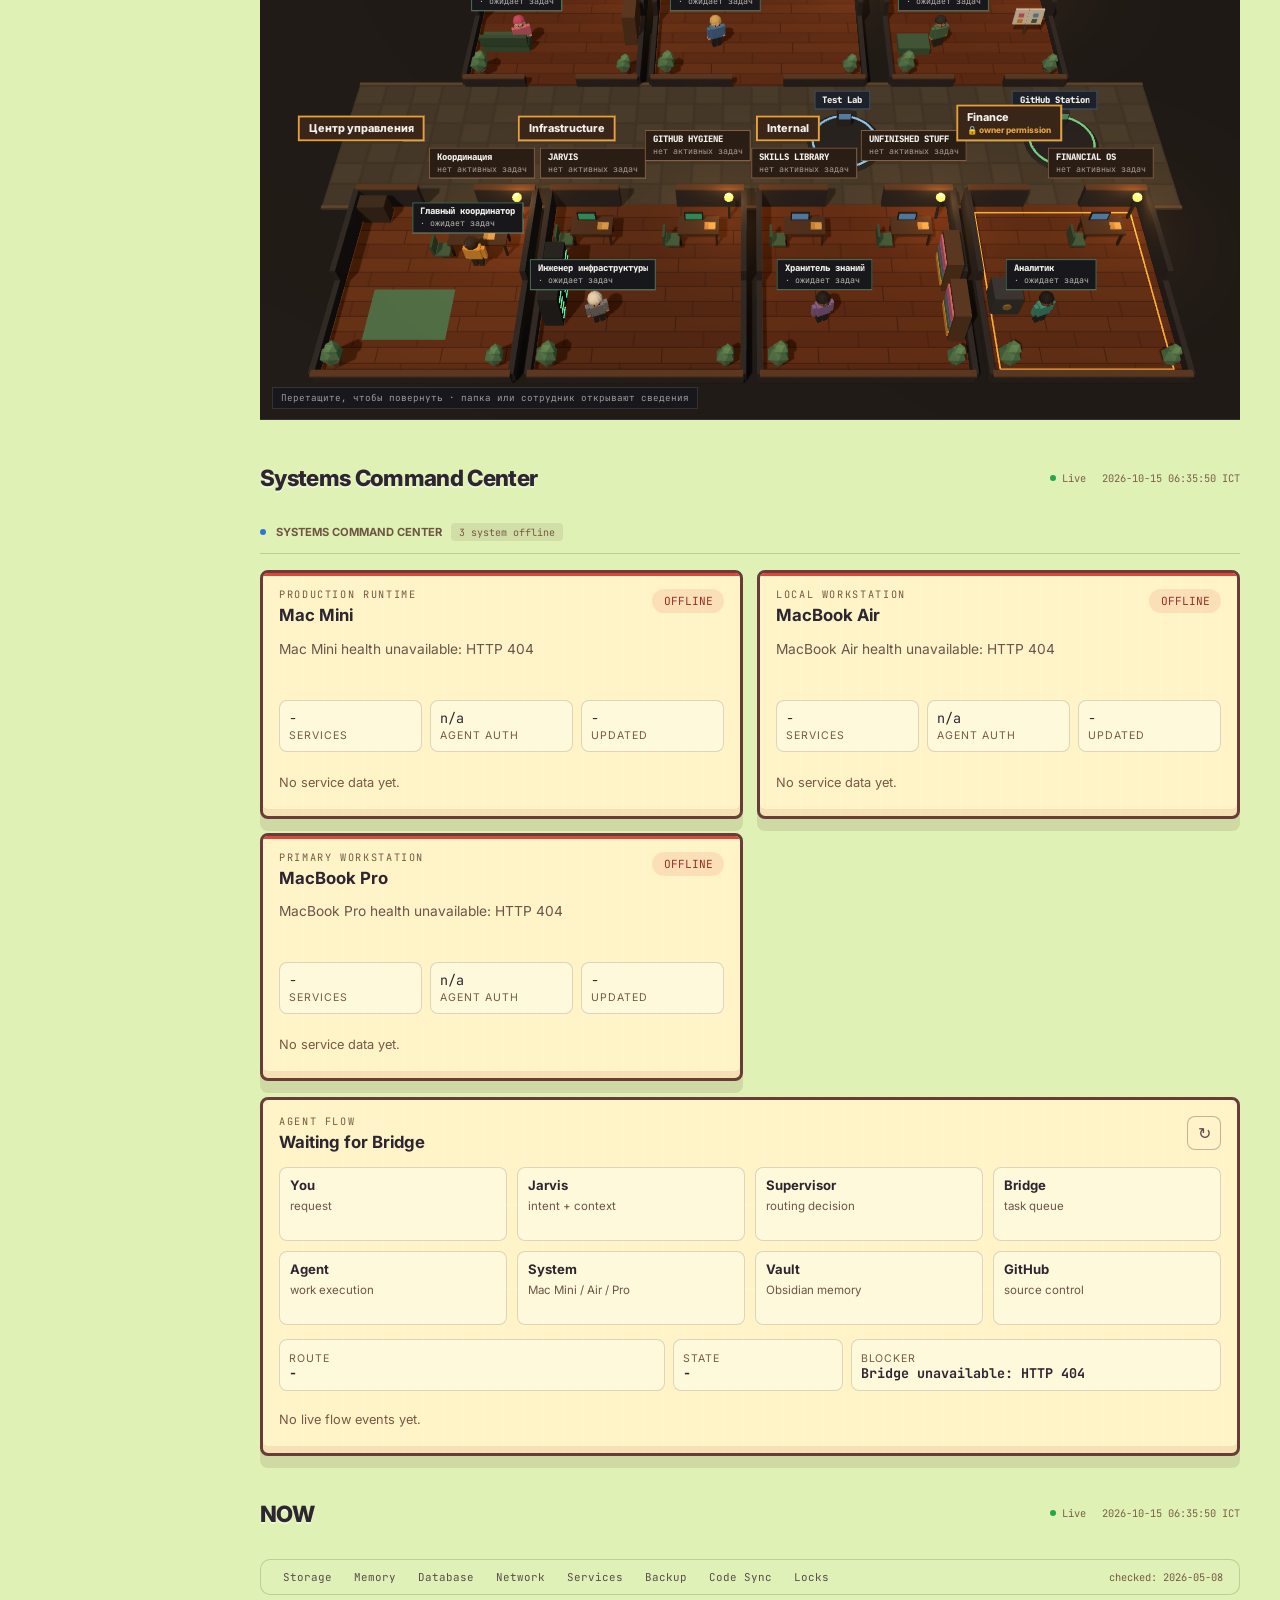
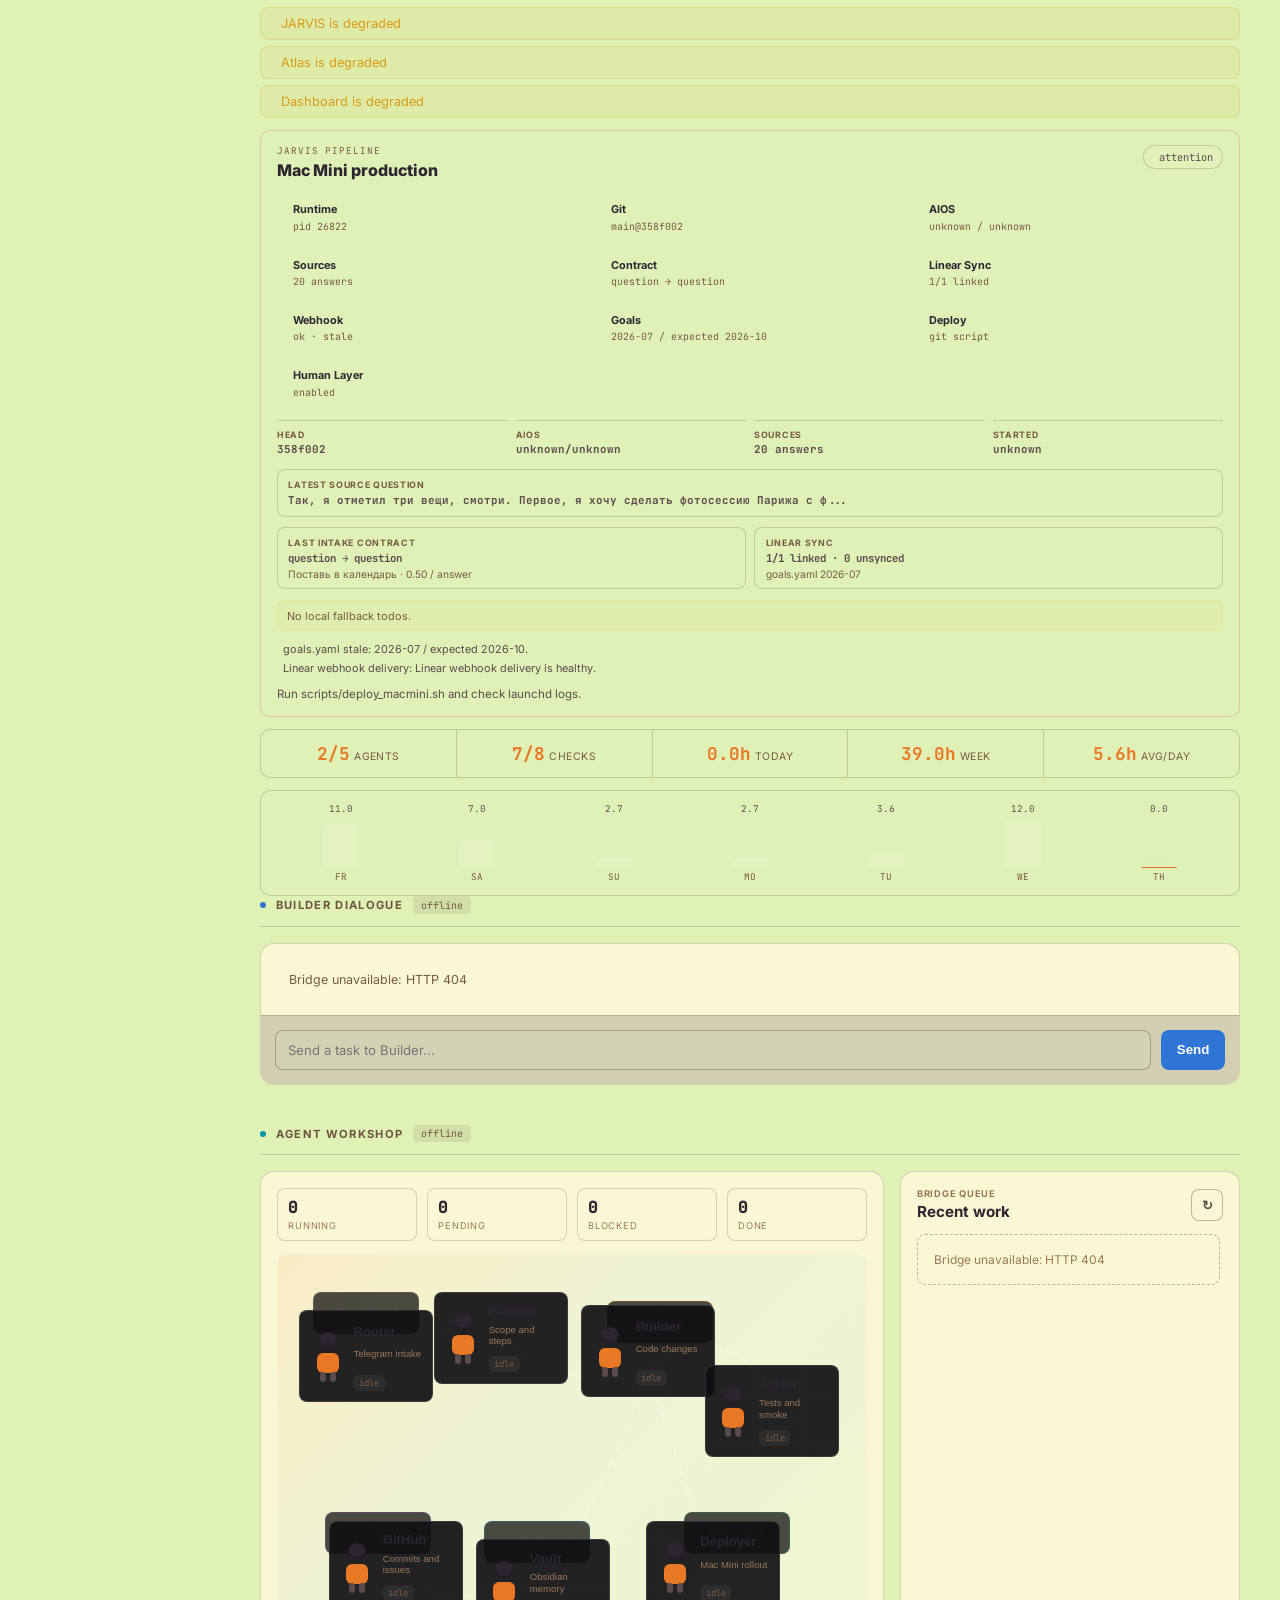
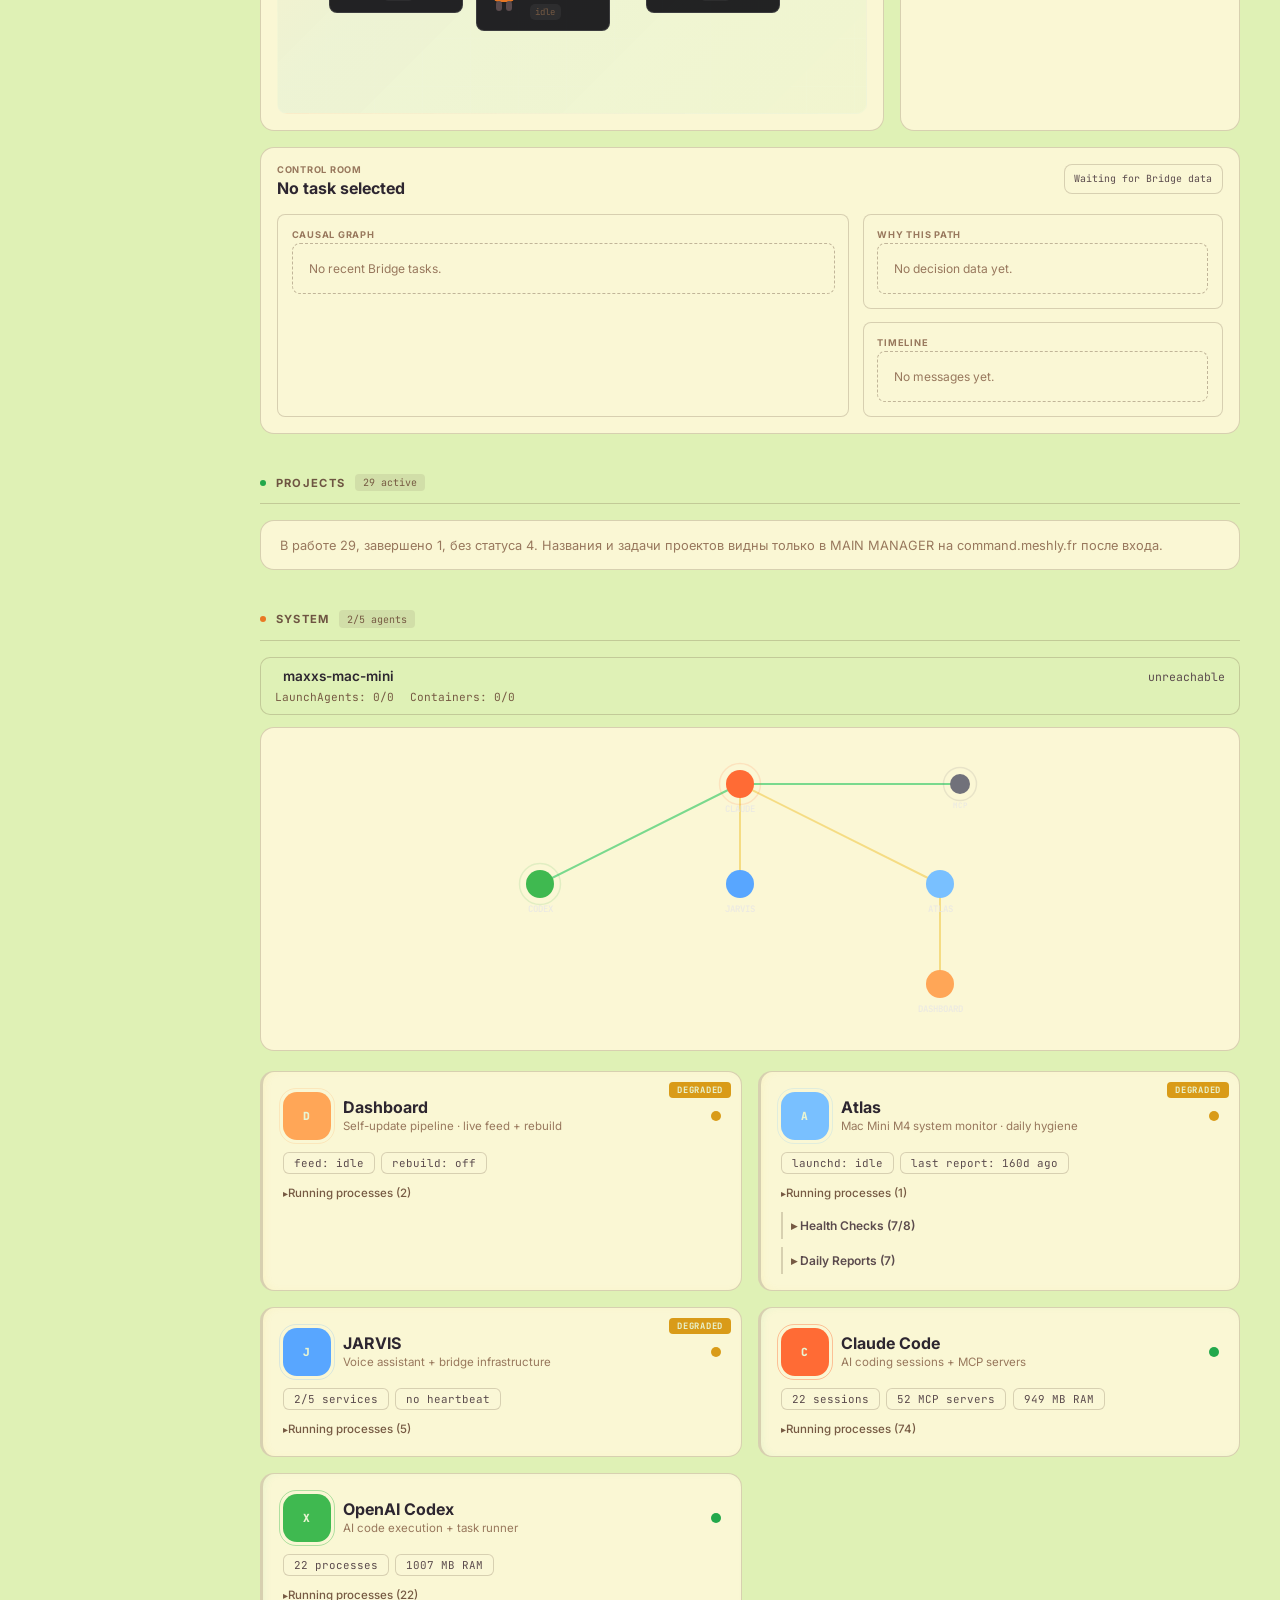
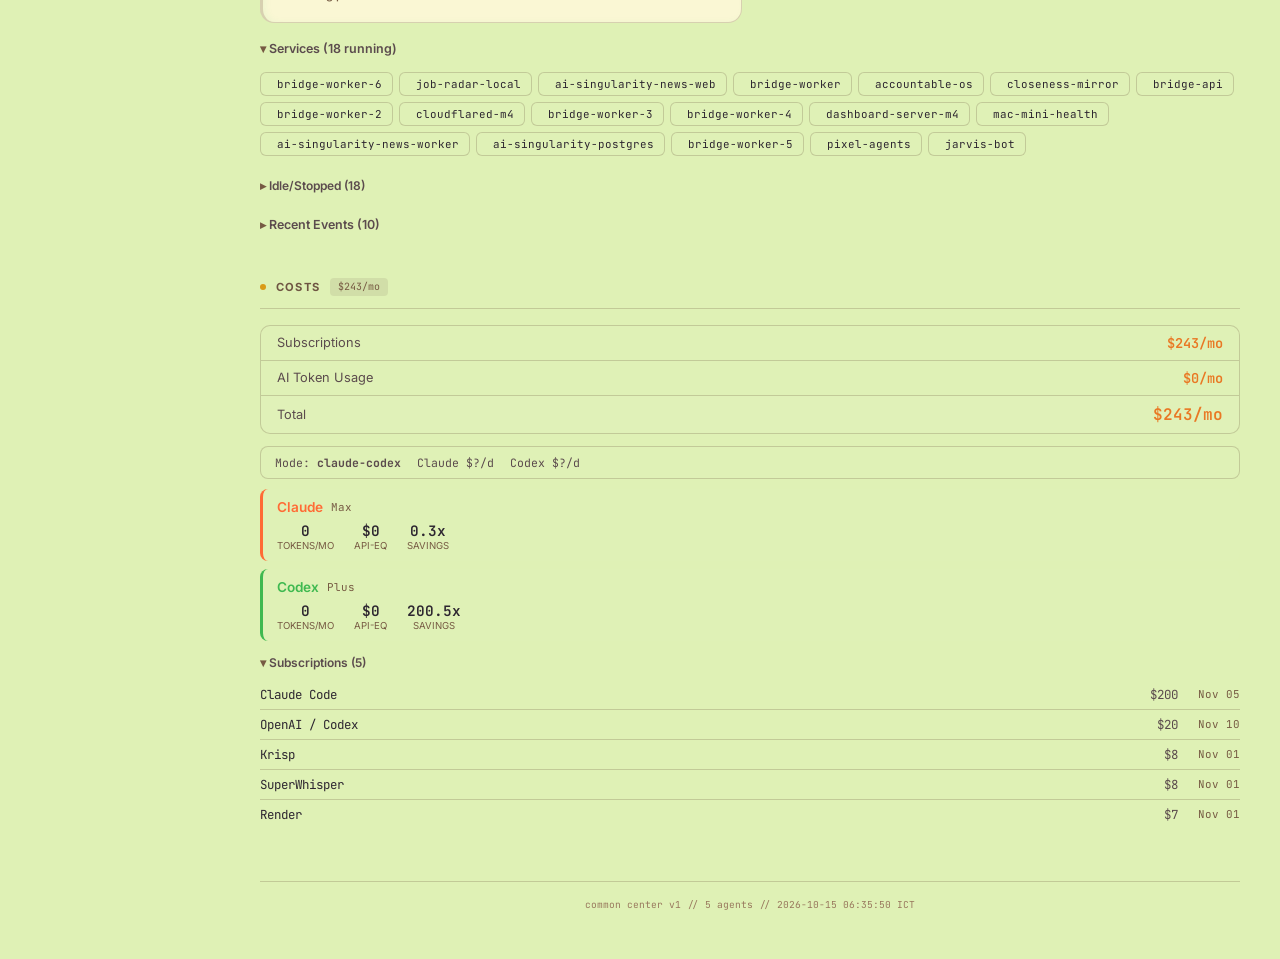
==== commit dd1f3404: "Platforms: JobRadar card opens jobradar.meshly.fr again The card linked to command.meshly.fr/job-rad" ====
--- a/index.html
+++ b/index.html
@@ -7596,7 +7596,7 @@
             <p class="platform-description">Job discovery, applications and career opportunities.</p>
         </div>
         <div class="platform-actions"><a class="platform-action platform-action-public"
-                href="https://command.meshly.fr/job-radar/" target="_blank" rel="noopener noreferrer">
+                href="https://jobradar.meshly.fr/job-radar/" target="_blank" rel="noopener noreferrer">
                 <span>Open JobRadar</span>
                 <span class="platform-action-access">Public HTTPS</span>
             </a><a class="platform-action platform-action-telegram"
